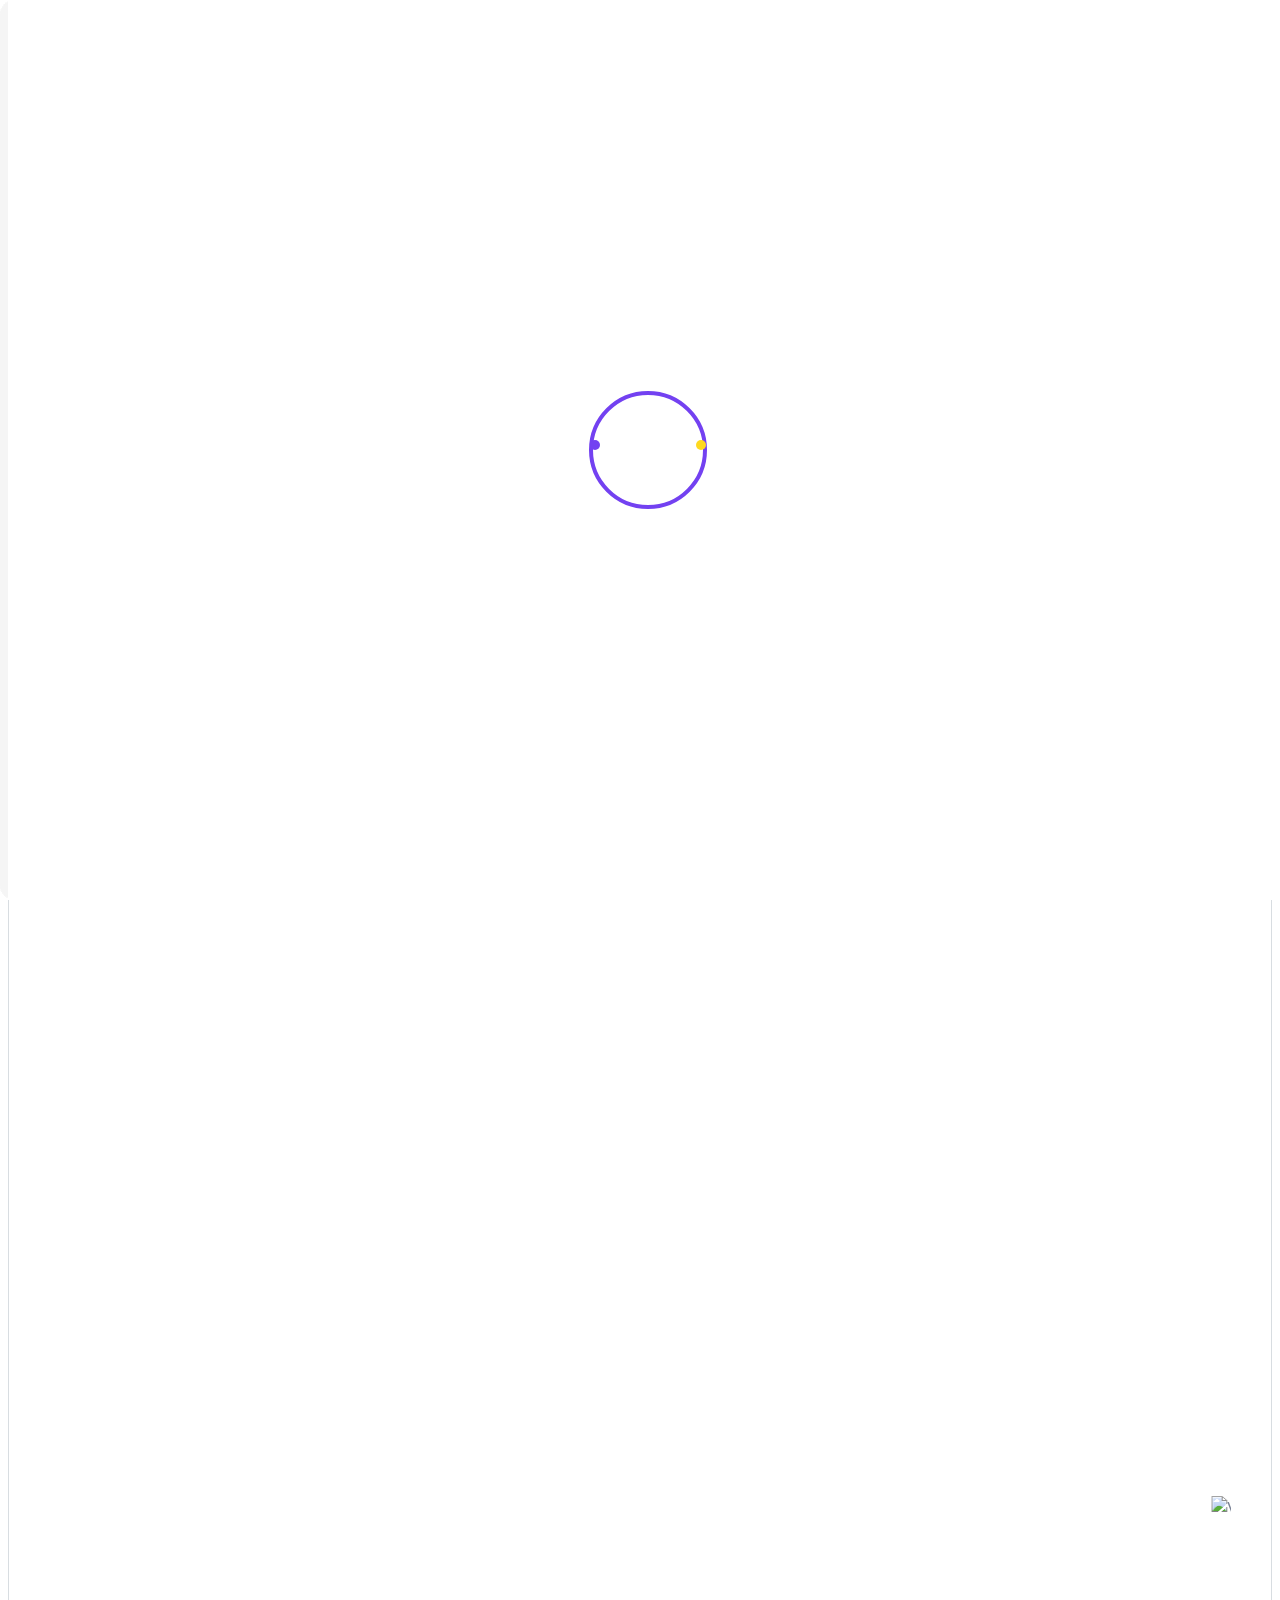
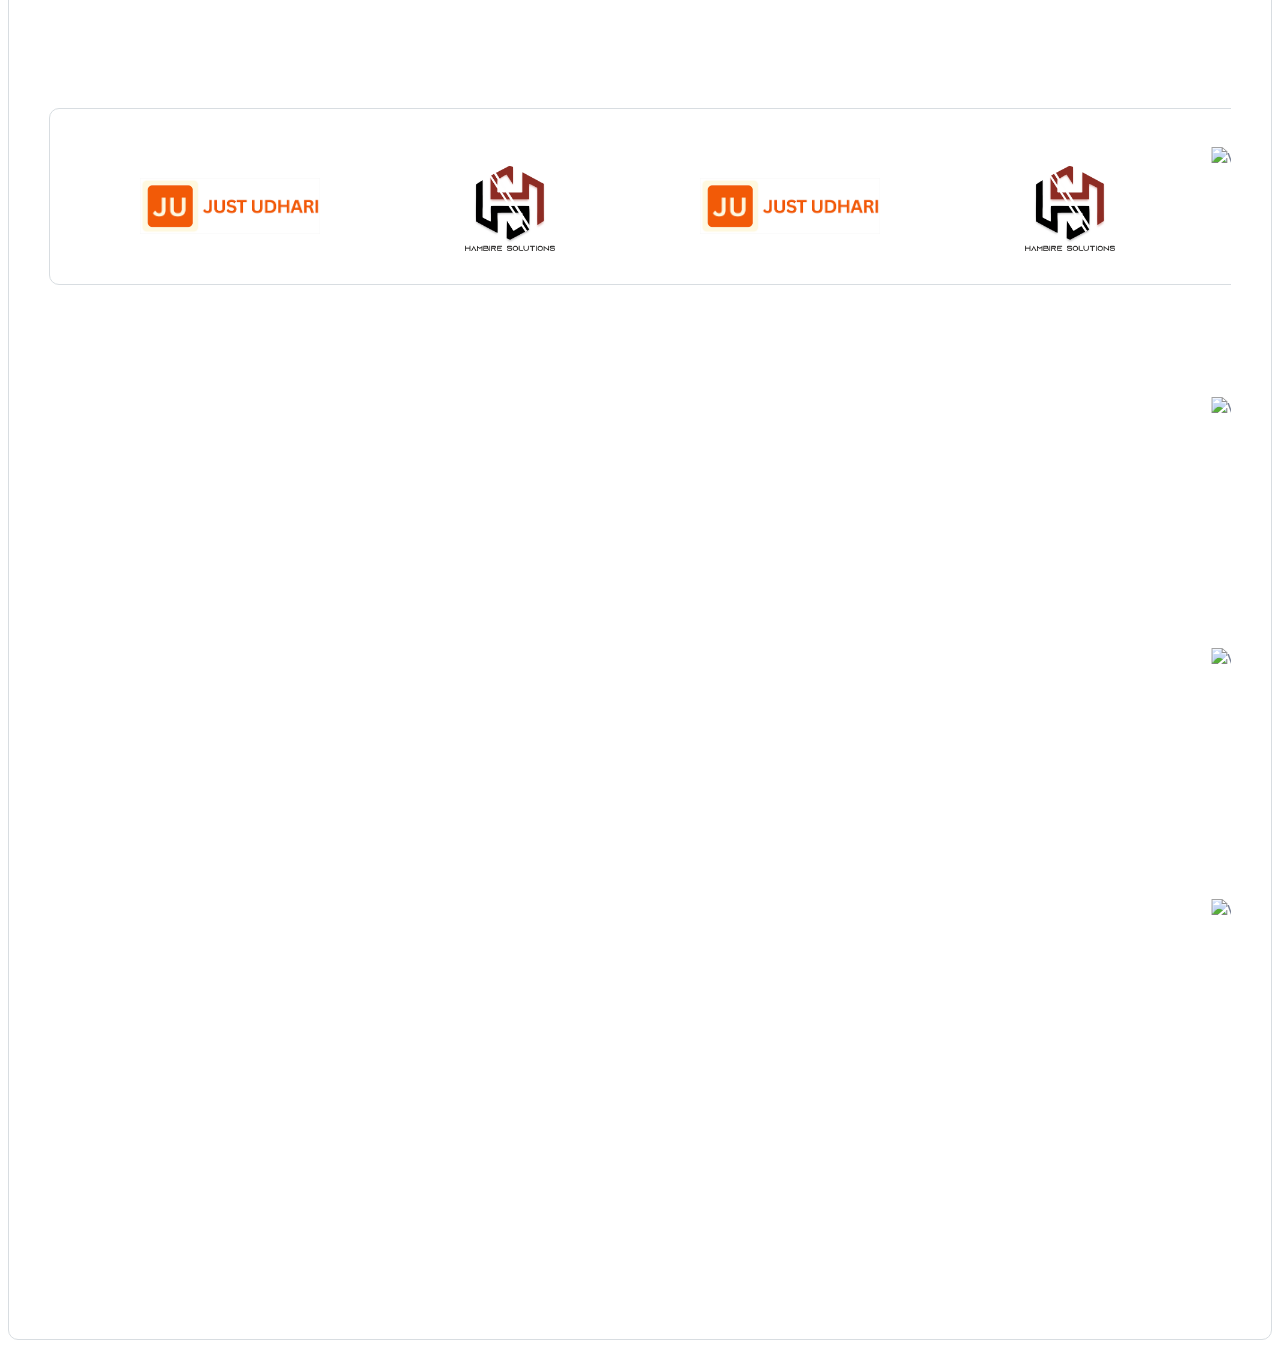
==== landing-page/web/html/Mysarafa/index.html @ fba8c165 "changes" ====
<!DOCTYPE html>
<html class="no-js" lang="en">

<head>

    <!-- Google Tag Manager -->
  <script>(function(w,d,s,l,i){w[l]=w[l]||[];w[l].push({'gtm.start':
  new Date().getTime(),event:'gtm.js'});var f=d.getElementsByTagName(s)[0],
  j=d.createElement(s),dl=l!='dataLayer'?'&l='+l:'';j.async=true;j.src=
  'https://www.googletagmanager.com/gtm.js?id='+i+dl;f.parentNode.insertBefore(j,f);
  })(window,document,'script','dataLayer','GTM-P45D8MQ9');</script>
  <!-- End Google Tag Manager -->


  <!-- Meta Tags -->
  <meta charset="utf-8">
  <meta http-equiv="x-ua-compatible" content="ie=edge">
  <meta name="viewport" content="width=device-width, initial-scale=1">
  <title>Mysarafa | Gold Bazar Traders App</title>
  <meta name="description"
    content="My Sarafa is a community platform for Sarafa owners and jewelers. Connect with merchants, build your network, share updates, and grow your Sarafa business community.">
  <meta name="keywords"
    content="Sarafa,My sarafa,sarafa,Mysarafa,Sarafa community,indore sarafa ,sarafa community app jewelers community, merchants platform, sarafa owners, jewelry business, sarafa market, gold merchants, sarafa app, jewelry marketplace, jeweler community app">
  <link rel="canonical" href="https://mysarafa.com/">
  <meta name="author" content="My Sarafa">

  <meta name="google-site-verification" content="sxYao5GWKFeSmrtjsS7VhMNI3tcSrYG74JvwBWJo3rE" />

  <!-- Open Graph -->
  <meta property="og:type" content="website">
  <meta property="og:site_name" content="Mysarafa">
  <meta property="og:title" content="Mysarafa | Gold Bazar Community & Event Management App">
  <meta property="og:description"
    content="Community management for gold & sarafa bazar: members, communication, events.">
  <meta property="og:url" content="https://mysarafa.com/">
  <meta property="og:image" content="https://mysarafa.com/assets/img/logo.png">

  <!-- Twitter -->
  <meta name="twitter:card" content="summary_large_image">
  <meta name="twitter:title" content="Mysarafa | Gold Bazar Community App">
  <meta name="twitter:description" content="Connect traders & jewellers. Manage members and events.">
  <meta name="twitter:image" content="https://mysarafa.com/assets/img/logo.png">

  <!-- Favicon Icon -->
  <link rel="icon" href="assets/img/logo.png">

  <!-- Site Title -->

  <link rel="stylesheet" href="assets/css/bootstrap.min.css">
  <link rel="stylesheet" href="assets/css/fontawesome.min.css">
  <link rel="stylesheet" href="assets/css/animate.css">
  <link rel="stylesheet" href="assets/css/odometer.css">
  <link rel="stylesheet" href="assets/css/slick.min.css">
  <link rel="stylesheet" href="assets/css/style.css">

<script type="application/ld+json">
  {
    "@context": "https://schema.org",
    "@type": "SoftwareApplication",
    "name": "My Sarafa",
    "applicationCategory": "BusinessApplication",
    "operatingSystem": "Web, iOS, Android",
    "url": "https://mysarafa.com/",
    "image": "https://mysarafa.com/assets/img/logo.png",
    "description": "My Sarafa is a community and event management app for Sarafa merchants and jewelers in Indore and beyond. Connect, network, and grow your jewelry business.",
    "offers": {
      "@type": "Offer",
      "price": "0",
      "priceCurrency": "INR",
      "availability": "https://schema.org/InStock"
    },
    "aggregateRating": {
      "@type": "AggregateRating",
      "ratingValue": "4.9",
      "reviewCount": "150"
    },
    "publisher": {
      "@type": "Organization",
      "name": "My Sarafa",
      "url": "https://mysarafa.com/",
      "logo": {
        "@type": "ImageObject",
        "url": "https://mysarafa.com/assets/img/logo.png"
      }
    }
  }
  </script>

  <!-- Hreflang for English primary -->
  <link rel="alternate" href="https://mysarafa.com/" hreflang="en">

  <!-- Google tag (gtag.js) -->
<script async src="https://www.googletagmanager.com/gtag/js?id=G-7Z0K313DJQ"></script>
<script>
  window.dataLayer = window.dataLayer || [];
  function gtag(){dataLayer.push(arguments);}
  gtag('js', new Date());

  gtag('config', 'G-7Z0K313DJQ');
</script>


</head>

<body>

  <!-- Google Tag Manager (noscript) -->
<noscript><iframe src="https://www.googletagmanager.com/ns.html?id=GTM-P45D8MQ9"
height="0" width="0" style="display:none;visibility:hidden"></iframe></noscript>
<!-- End Google Tag Manager (noscript) -->
 
  <!-- Start Preloader -->
  <div class="cs_preloader cs_white_bg">
    <div class="cs_preloader_in position-relative">
      <span></span>
    </div>
  </div>
  <!-- End Preloader -->
  <!-- Start Header Section -->
  <header class="cs_site_header cs_style_1 cs_sticky_header position-relative">
    <div class="cs_main_header cs_heading_font">
      <div class="container">
        <div class="cs_main_header_in position-relative">
          <div class="cs_header_shape position-absolute">
            <img src="assets/img/header-shape.svg" alt="Header shape" class="header-shape">
          </div>
          <div class="cs_main_header_left position-relative z-1">
            <a class="cs_site_branding" href="index.html" aria-label="Home page link">
              <img src="assets/img/new_logo.png" alt="My Sarafa community app logo" class="logo-img">
            </a>
          </div>
          <div class="cs_main_header_center">
            <div class="cs_nav">
              <ul class="cs_nav_list">
                <li>
                  <a href="index.html" aria-label="Menu link">Home</a>
                  <!-- <ul>
                      <li><a href="index-2.html" aria-label="Menu link">Home Main</a></li>
                      <li><a href="home-v2.html" aria-label="Menu link">Home V2</a></li>
                      <li><a href="home-v3.html" aria-label="Menu link">Home V3</a></li>
                    </ul> -->
                </li>
                <li><a href="about-us.html" aria-label="Menu link">About Us</a></li>
                <li>
                  <a href="services.html" aria-label="Menu link">Services</a>
                  <!-- <ul>
                      <li><a href="services.html" aria-label="Menu link">Services</a></li>
                      <li><a href="service-details.html" aria-label="Menu link">Service Details</a></li>
                    </ul> -->
                </li>
                <li>
                  <a href="" aria-label="Menu link">Pages</a>
                  <!-- <ul>
                      <li><a href="team.html" aria-label="Menu link">Our Team</a></li>
                      <li><a href="team-details.html" aria-label="Menu link">Team Details</a></li>
                      <li><a href="projects.html" aria-label="Menu link">Our Projects</a></li>
                      <li><a href="project-details.html" aria-label="Menu link">Project Details</a></li>
                      <li><a href="pricing.html" aria-label="Menu link">Our Pricing</a></li>
                      <li><a href="integrations.html" aria-label="Menu link">Integrations</a></li>
                      <li><a href="faqs.html" aria-label="Menu link">FAQ & Answer</a></li>
                      <li><a href="error.html" aria-label="Menu link">Error</a></li>
                    </ul> -->
                </li>
                <li>
                  <a href="blog.html" aria-label="Menu link">Blog</a>
                  <!-- <ul>
                      <li><a href="blog.html" aria-label="Menu link">Blog</a></li>
                      <li><a href="blog-standard.html" aria-label="Menu link">Blog Standard</a></li>
                      <li><a href="blog-details.html" aria-label="Menu link">Blog Details</a></li>
                    </ul> -->
                </li>
                <li><a href="contact.html" aria-label="Menu link">Contact Us</a></li>
              </ul>
            </div>
          </div>
          <div class="cs_main_header_right">
            <a href="https://app.mysarafa.com/" aria-label="Get started button"
              class="cs_btn cs_style_1 cs_bg_1 cs_fs_14 cs_bold cs_white_color text-uppercase">
              <span>Get Started</span>
              <span class="cs_btn_icon"><i class="fa-solid fa-arrow-right"></i></span>
            </a>
          </div>
        </div>
      </div>
    </div>
  </header>
  <!-- End Header Section -->
  <!-- Start Hero Section -->
  <!-- <section class="cs_hero cs_style_3 position-relative">
      <div class="cs_hero_content cs_bg_filed cs_radius_50 position-relative z-1" data-src="assets/img/hero-bg-3.svg"> -->
      <section class="cs_page_heading cs_bg_filed text-center cs_gray_bg_2 position-relative" data-src="assets/img/page-heading-bg.svg">
  <div class="container custom-container">
    <div class="row cs_gap_y_40">
      
    
      <div class="col-lg-5 order-lg-2">
        <div class="cs_hero_text position-relative z-1">
          <p class="cs_hero_subtitle cs_heading_color cs_heading_font cs_mb_28">
            <span class="cs_theme_color_4">
              <img src="assets/img/icons/star-1.svg" alt="Star icon">
            </span>
            <span>Supercharge Your Community With Us</span>
            <span class="cs_theme_color_4">
              <img src="assets/img/icons/star-1.svg" alt="Star icon"> 
            </span>
          </p>
          <h1 class="cs_hero_title cs_fs_60 cs_mb_18 wow fadeInDown">
            The Complete Community Platform 
            <span class="cs_has_shape position-relative"></span>
          </h1>
          <p class="cs_hero_desc cs_mb_30">
            Manage your community effortlessly with tools for communication, event organization, and member engagement.
          </p>
          <div class="cs_btns_group">
            <a href="http://app.mysarafa.com/" aria-label="Get started button" class="cs_btn cs_style_1 cs_bg_1 cs_fs_14 cs_bold cs_white_color text-uppercase">
              <span>Start now It's Free</span>
              <span class="cs_btn_icon"><i class="fa-solid fa-arrow-right"></i></span>
            </a>
            <a href="about-us.html" aria-label="About page link" class="cs_btn cs_style_1 cs_outline cs_fs_14 cs_bold cs_heading_color text-uppercase">
              <span>Schedule Demo</span>
              <span class="cs_btn_icon"><i class="fa-solid fa-arrow-right"></i></span>
            </a>
          </div>
          <!-- Add stats -->
          <!-- <div class="cs_hero_stats">
  <section class="cs_page_heading cs_bg_filed text-center cs_gray_bg_2 position-relative overflow-hidden"
    data-src="assets/img/page-heading-bg.svg">
    <div class="container custom-container">
      <div class="row cs_gap_y_40">
        <!-- <div class="col-lg-5 order-lg-2">
        <div class="cs_hero_thumbnail">
          <img src="assets/img/image(4).png" alt="Hero image" class="mockup-img1">
          
        </div>
      </div> -->

      
      
    </div>
  </div>
</section>
    <!-- End Hero Section -->
    <!-- Start Brands Section -->
    <section>
      <!-- <div class="cs_height_144 cs_height_lg_80"></div> -->
      <div class="container wraper-contain">
        <div class="cs_brands_wrapper cs_radius_10 position-relative z-1">
          <h2 class="cs_brand_title cs_fs_18 cs_normal cs_body_color cs_radius_50">
            <img src="assets/img/icons/star-4.svg" alt="Star icon">
            Trusted By of large and small businesses worldwide with Relatix
            <img src="assets/img/icons/star-4.svg" alt="Star icon">
          </h2>
          <div class="cs_horizontal_slider_wrapper">
            <div class="cs_slider_in">
              <!-- <div class="cs_brands_list">
          </div>
        </div>
      </div>
    </div>
  </section>
  <!-- End Hero Section -->
  <!-- Start Brands Section -->
  <section>
    <!-- <div class="cs_height_144 cs_height_lg_80"></div> -->
    <div class="container wraper-contain">
      <div class="cs_brands_wrapper cs_radius_10 position-relative z-1">
        <h2 class="cs_brand_title cs_fs_18 cs_normal cs_body_color cs_radius_50">
          <img src="assets/img/icons/star-4.svg" alt="Star icon">
          Trusted By of large and small businesses worldwide with Relatix
          <img src="assets/img/icons/star-4.svg" alt="Star icon">
        </h2>
        <div class="cs_horizontal_slider_wrapper">
          <div class="cs_slider_in">
            <!-- <div class="cs_brands_list">
                <div class="cs_center">
                  <img src="assets/img/ju_logo.png" alt="Brand logo">
                </div>
                <div class="cs_center">
                  <img src="assets/img/hambire_logo.png" alt="Brand logo">
                </div>
               
              </div> -->
            <div class="cs_brands_list">
              <div class="cs_center">
                <img src="assets/img/ju_logo.png" alt="Brand logo" class="slider-img">
              </div>
              <div class="cs_center">
                <img src="assets/img/hambire_logo.png" alt="Brand logo" class="slider-img">
              </div>
              <div class="cs_center">
                <img src="assets/img/ju_logo.png" alt="Brand logo" class="slider-img">
              </div>
              <div class="cs_center">
                <img src="assets/img/hambire_logo.png" alt="Brand logo" class="slider-img">
              </div>
              <div class="cs_center">
                <img src="assets/img/ju_logo.png" alt="Brand logo" class="slider-img">
              </div>
              <div class="cs_center">
                <img src="assets/img/hambire_logo.png" alt="Brand logo" class="slider-img">
              </div>
              <div class="cs_center">
                <img src="assets/img/hambire_logo.png" alt="Brand logo" class="slider-img">
              </div>
              <div class="cs_center">
                <img src="assets/img/ju_logo.png" alt="Brand logo" class="slider-img">
              </div>
              <div class="cs_center">
                <img src="assets/img/hambire_logo.png" alt="Brand logo" class="slider-img">
              </div>
            </div>
          </div>
        </div>
      </div>
    </div>
  </section>
  <!-- End Brands Section -->
  <!-- Start Service Section -->
  <section class="position-relative">
    <div class="cs_height_120 cs_height_lg_80"></div>
    <div class="container">
      <div class="cs_section_heading cs_style_1 cs_center_column cs_mb_47 text-center position-relative z-1">
        <div class="cs_section_subtitle cs_fs_18 cs_heading_color cs_mb_22">
          <img src="assets/img/icons/star-1.svg" alt="Star icon">
          <span>Our Services</span>
          <img src="assets/img/icons/star-1.svg" alt="Star icon">
        </div>
        <h2 class="cs_section_title cs_fs_48 cs_semibold wow fadeInUp">Examining Essential Services</h2>
        <p class="mb-0">Easily manage group activities, send announcements, and foster stronger connections<br>
          with our all-in-one community management platform.
        </p>
      </div>
      <div class="row cs_row_gap_30 cs_gap_y_30 position-relative z-2">
        <!-- <div class="col-xl-4 col-md-6">
            <div class="cs_iconbox cs_style_4 cs_radius_15 position-relative overflow-hidden">
              <div class="cs_iconbox_content cs_radius_15 position-relative">
                <div class="cs_iconbox_header cs_mb_17">
                  <span class="cs_iconbox_icon cs_heading_color">
                    <svg width="60" height="60" viewBox="0 0 60 60" fill="none" xmlns="http://www.w3.org/2000/svg">
                      <path d="M30.0001 20.0022C24.4867 20.0022 20.0001 24.4894 20.0001 30.0033C20.0001 35.5173 24.4867 40.0044 30.0001 40.0044C35.5134 40.0044 40.0001 35.5173 40.0001 30.0033C40.0001 24.4894 35.5134 20.0022 30.0001 20.0022ZM30.0001 38.671C25.2201 38.671 21.3334 34.7839 21.3334 30.0033C21.3334 25.2228 25.2201 21.3357 30.0001 21.3357C34.7801 21.3357 38.6667 25.2228 38.6667 30.0033C38.6667 34.7839 34.7801 38.671 30.0001 38.671Z" fill="currentColor"/>
                      <path d="M51.9667 50.4256C57.1467 44.8583 60 37.6309 60 30.0033C60 23.4493 57.9267 17.2219 54 12.0013V6.53406C54 6.2807 53.8533 6.04734 53.6267 5.93399C53.4 5.82065 53.1267 5.84732 52.9267 6.00067L50.3467 7.96755C44.7867 2.82698 37.5933 0 30 0C23.4467 0 17.22 2.07356 12 6.00067H6.66667C6.41333 6.00067 6.18 6.14068 6.06667 6.36737C5.95333 6.59407 5.98 6.86743 6.13333 7.06745L8.03333 9.5744C2.85333 15.1417 0 22.3692 0 29.9967C0 36.5507 2.07333 42.7781 6 47.9987V53.3326C6 53.586 6.14 53.8193 6.36667 53.9327C6.46 53.9793 6.56 53.9993 6.66667 53.9993C6.80667 53.9993 6.95333 53.9527 7.06667 53.866L9.57333 51.9658C15.14 57.1464 22.3667 60 29.9933 60C36.5467 60 42.7733 57.9264 47.9933 53.9993H53.3267C53.58 53.9993 53.8133 53.8593 53.9267 53.6326C54.04 53.4059 54.0133 53.1326 53.86 52.9326L51.96 50.4256H51.9667ZM30 1.33348C37.3333 1.33348 44.2867 4.09379 49.62 9.10768C49.78 9.66107 50.68 9.70775 50.92 9.20769L52.6667 7.88088V20.0022H40.5333L42.1733 17.3686C42.1733 17.3686 42.2133 17.3486 42.2267 17.3286C42.4733 17.0552 42.4467 16.6352 42.1733 16.3885C38.82 13.3882 34.4933 11.7346 29.9933 11.7346C26.9533 11.7346 23.98 12.4881 21.3267 13.9215V6.66741C21.3267 6.3007 21.0267 6.00067 20.66 6.00067H14.32C18.98 2.94699 24.36 1.33348 29.9933 1.33348H30ZM42.96 40.8779L39.6867 38.8243C39.48 38.6976 39.22 38.691 39.0067 38.8043C38.7933 38.9243 38.66 39.1444 38.66 39.391V44.5449C36.0467 46.1051 33.06 46.9386 29.9933 46.9386C26 46.9386 22.1667 45.5251 19.12 42.9648L21.1733 39.6911C21.3 39.4844 21.3067 39.2244 21.1933 39.011C21.0733 38.7976 20.8533 38.6643 20.6133 38.6643H15.46C13.9 36.0507 13.0667 33.0637 13.0667 29.9967C13.0667 26.0029 14.48 22.1691 17.04 19.1221L20.3133 21.1757C20.42 21.2424 20.5467 21.2757 20.6667 21.2757C20.78 21.2757 20.8867 21.249 20.9867 21.1957C21.2 21.0757 21.3333 20.8556 21.3333 20.609V15.4551C23.9467 13.8949 26.9333 13.0615 30 13.0615C33.9733 13.0615 37.7933 14.4616 40.8333 17.0019L38.7733 20.3089C38.6467 20.5156 38.64 20.7756 38.7533 20.9823C38.8733 21.1957 39.0933 21.3224 39.3333 21.3224H44.54C46.1 23.936 46.9333 26.923 46.9333 29.99C46.9333 33.9838 45.52 37.8175 42.96 40.8645V40.8779ZM1.33333 30.0033C1.33333 22.6759 4.08667 15.7351 9.09333 10.4012C9.2 10.3878 9.30667 10.3545 9.40667 10.2811C9.7 10.0611 9.76 9.64107 9.53333 9.34771L8.00667 7.33415H20V19.4088L17.3133 17.722C17.0133 17.5686 16.6333 17.542 16.3867 17.822C13.3867 21.1757 11.7333 25.4962 11.7333 30.0033C11.7333 33.0437 12.4867 36.0173 13.92 38.671H6.66667C6.3 38.671 6 38.971 6 39.3377V45.6784C2.94667 41.0179 1.33333 35.6373 1.33333 30.0033ZM30 58.6732C22.6733 58.6732 15.7333 55.9196 10.4 50.9123C10.3867 50.8056 10.3533 50.699 10.28 50.599C10.06 50.3056 9.64 50.2456 9.34667 50.4723L7.33333 51.9991V40.0044C7.33333 40.0044 15.0267 40.0578 15.1133 40.0578C15.2 40.0578 19.4133 40.0044 19.4133 40.0044L17.7267 42.6914C17.5733 42.9914 17.5467 43.3715 17.8267 43.6182C21.18 46.6185 25.5 48.272 30.0067 48.272C33.0467 48.272 36.02 47.5186 38.6733 46.0851V53.3393C38.6733 53.706 38.9733 54.006 39.34 54.006H45.68C41.02 57.0597 35.64 58.6732 30.0067 58.6732H30ZM40 52.6725V40.5978L42.6867 42.2847C42.9867 42.438 43.3667 42.4714 43.6133 42.1847C46.6133 38.831 48.2667 34.5105 48.2667 30.0033C48.2667 26.963 47.5133 23.9893 46.08 21.3357H53.3333C53.7 21.3357 54 21.0357 54 20.669V14.3283C57.0533 18.9888 58.6667 24.3694 58.6667 30.0033C58.6667 37.3308 55.9133 44.2716 50.9067 49.6055C50.8 49.6189 50.6867 49.6522 50.5933 49.7255C50.3 49.9456 50.24 50.3656 50.4667 50.659L51.9933 52.6725H40Z" fill="currentColor"/>
                      <path d="M29.8198 29.5566C28.3198 29.5566 27.9998 28.8565 27.9998 28.2631C27.9998 28.1965 28.0198 26.5963 29.8198 26.5963C31.4798 26.5963 31.6998 27.7031 31.7265 27.9298C31.7665 28.2898 32.0932 28.5565 32.4532 28.5232C32.8198 28.4898 33.0865 28.1631 33.0532 27.7964C32.9798 27.0363 32.3798 25.6895 30.6665 25.3428V24.6694C30.6665 24.3027 30.3665 24.0027 29.9998 24.0027C29.6332 24.0027 29.3332 24.3027 29.3332 24.6694V25.2895C27.3865 25.5228 26.6665 27.143 26.6665 28.2565C26.6665 29.5233 27.4932 30.8834 29.8198 30.8834C30.4732 30.8834 31.9998 30.9901 31.9998 32.0102C31.9998 32.5969 31.3065 33.4037 29.9998 33.4037C29.0332 33.4037 27.9998 33.1237 27.9998 32.3436C27.9998 31.9769 27.6998 31.6768 27.3332 31.6768C26.9665 31.6768 26.6665 31.9769 26.6665 32.3436C26.6665 33.337 27.3865 34.4772 29.3332 34.6905V35.3239C29.3332 35.6906 29.6332 35.9907 29.9998 35.9907C30.3665 35.9907 30.6665 35.6906 30.6665 35.3239V34.6772C32.3265 34.4105 33.3332 33.1703 33.3332 32.0035C33.3332 31.4235 33.0798 29.5433 29.8198 29.5433V29.5566Z" fill="currentColor"/>
                    </svg>
                  </span>
                  <h3 class="cs_iconbox_title cs_fs_24 cs_semibold mb-0"><a href="service-details.html" aria-label="Service details page link">Sales Automation</a></h3>
                </div>
                <div class="cs_iconbox_info">
                  <p class="cs_mb_25">CRM management is comprehensive contact management, allowing businesses to centralize and organize customer information</p>
                  <a href="service-details.html" aria-label="Service details page link" class="cs_btn cs_style_1 cs_fs_14 cs_bold cs_heading_color text-uppercase">
                  <span>READ MORE</span>
                  <span class="cs_btn_icon"><i class="fa-solid fa-arrow-right"></i></span>
                  </a>
                </div>
              </div>
              <div class="cs_service_shape position-absolute">
                <img src="assets/img/service-shape-2.svg" alt="Vector shape">
              </div>
            </div>
          </div> -->
        <div class="col-xl-4 col-md-6">
          <div class="cs_iconbox cs_style_4 cs_radius_15 position-relative overflow-hidden">
            <div class="cs_iconbox_content cs_radius_15 position-relative">
              <div class="cs_iconbox_header cs_mb_17">
                <span class="cs_iconbox_icon cs_heading_color">
                  <svg width="60" height="60" viewBox="0 0 60 60" fill="none" xmlns="http://www.w3.org/2000/svg">
                    <path
                      d="M30 17.614C27.5503 17.6141 25.1557 18.3407 23.1189 19.7017C21.0821 21.0628 19.4947 22.9973 18.5573 25.2606C17.6199 27.5238 17.3748 30.0142 17.8528 32.4168C18.3308 34.8194 19.5105 37.0263 21.2427 38.7585C22.975 40.4906 25.1819 41.6702 27.5846 42.1481C29.9872 42.6259 32.4776 42.3806 34.7408 41.4431C37.004 40.5056 38.9384 38.9181 40.2993 36.8812C41.6603 34.8444 42.3867 32.4497 42.3867 30C42.383 26.716 41.0767 23.5677 38.7546 21.2456C36.4324 18.9236 33.2839 17.6175 30 17.614ZM36.0276 21.394C35.6852 21.6338 35.3288 21.8529 34.9603 22.0502C34.688 21.4289 34.3597 20.8336 33.9796 20.2717C34.7019 20.5685 35.3888 20.9449 36.0276 21.394ZM30 19.6193C31.1383 19.6193 32.3437 20.7912 33.235 22.7845C31.1322 23.4657 28.868 23.4657 26.7653 22.7845C27.6562 20.7907 28.8617 19.6193 30 19.6193ZM30 25.1702C31.3157 25.1697 32.6229 24.9594 33.8725 24.5475C34.2846 26.0193 34.5198 27.535 34.5732 29.0625H25.4269C25.4802 27.5349 25.7155 26.0191 26.1276 24.5471C27.3772 24.9592 28.6843 25.1695 30 25.1702ZM34.5732 30.9375C34.5228 32.3301 34.3239 33.7134 33.9798 35.0638C31.3993 34.1858 28.6008 34.1858 26.0203 35.0638C25.6762 33.7134 25.4772 32.3301 25.4269 30.9375H34.5732ZM26.0205 20.272C25.6404 20.8337 25.3121 21.4289 25.0399 22.0501C24.6712 21.8529 24.3147 21.6337 23.9722 21.3939C24.6111 20.9449 25.2982 20.5686 26.0205 20.272ZM22.5027 22.6406C23.0937 23.0901 23.724 23.4853 24.3859 23.8216C23.8865 25.5262 23.6053 27.2872 23.5489 29.0625H19.5313C19.7473 26.6421 20.7976 24.372 22.5027 22.6406ZM19.5313 30.9375H23.5489C23.6032 32.5837 23.8481 34.2181 24.2788 35.8079C23.5683 36.1769 22.8953 36.6141 22.2694 37.1133C20.6996 35.4136 19.7368 33.242 19.5313 30.9375ZM23.6811 38.3941C24.0662 38.104 24.4709 37.8408 24.8923 37.6064C25.1934 38.3508 25.5716 39.0617 26.0205 39.7275C25.1868 39.3851 24.4006 38.937 23.6811 38.3941ZM30 40.3807C28.793 40.3807 27.5096 39.0633 26.6069 36.8446C28.8065 36.0922 31.1936 36.0922 33.3932 36.8446C32.4905 39.0633 31.207 40.3807 30 40.3807ZM33.9796 39.728C34.4285 39.0622 34.8066 38.3513 35.1077 37.6069C35.529 37.8413 35.9337 38.1045 36.3189 38.3946C35.5995 38.9375 34.8133 39.3857 33.9796 39.728ZM37.7307 37.1138C37.1048 36.6144 36.4318 36.1771 35.7212 35.8079C36.1519 34.2181 36.3968 32.5837 36.451 30.9375H40.4688C40.2633 33.242 39.3005 35.4141 37.7307 37.1138ZM36.451 29.0625C36.3948 27.2873 36.1136 25.5265 35.6141 23.8221C36.276 23.4857 36.9062 23.0903 37.4971 22.6406C39.2022 24.372 40.2527 26.6421 40.4688 29.0625H36.451ZM2.18543 16.4666H3.53308V18.9339C3.53309 19.0984 3.57641 19.2601 3.65869 19.4026C3.74098 19.5451 3.85933 19.6635 4.00185 19.7457C4.14436 19.828 4.30603 19.8713 4.47059 19.8713C4.63515 19.8713 4.79682 19.828 4.93933 19.7457L10.6189 16.4666H18.4399C19.0193 16.4658 19.5747 16.2353 19.9843 15.8256C20.3939 15.4159 20.6243 14.8604 20.625 14.2811V2.93918C20.6243 2.35977 20.3939 1.80427 19.9842 1.39457C19.5745 0.984861 19.019 0.754401 18.4396 0.75375H2.18543C1.60602 0.754401 1.05052 0.984861 0.640817 1.39457C0.23111 1.80427 0.000651356 2.35977 0 2.93918V14.2811C0.000651298 14.8605 0.231107 15.416 0.64081 15.8257C1.05051 16.2354 1.60601 16.4659 2.18543 16.4666ZM1.875 2.93918C1.87606 2.85718 1.90911 2.77884 1.9671 2.72085C2.02509 2.66286 2.10343 2.62981 2.18543 2.62875H18.4393C18.5214 2.62975 18.5998 2.66277 18.6578 2.72077C18.7159 2.77876 18.7489 2.85714 18.75 2.93918V14.2811C18.7489 14.3631 18.7159 14.4414 18.6579 14.4994C18.5999 14.5574 18.5216 14.5905 18.4396 14.5916H10.3675C10.2029 14.5916 10.0412 14.6349 9.89871 14.7172L5.40773 17.3101V15.5289C5.40773 15.2802 5.30896 15.0418 5.13315 14.866C4.95733 14.6901 4.71887 14.5914 4.47023 14.5914H2.18508C2.10317 14.5902 2.02495 14.5571 1.96704 14.4992C1.90914 14.4412 1.87612 14.363 1.875 14.2811V2.93918ZM4.51793 8.61023C4.51793 8.36159 4.6167 8.12314 4.79252 7.94732C4.96833 7.77151 5.20679 7.67273 5.45543 7.67273C5.64085 7.67273 5.8221 7.72772 5.97627 7.83073C6.13045 7.93375 6.25061 8.08016 6.32156 8.25147C6.39252 8.42277 6.41109 8.61127 6.37491 8.79313C6.33874 8.97499 6.24945 9.14204 6.11834 9.27315C5.98723 9.40426 5.82018 9.49355 5.63833 9.52972C5.45647 9.56589 5.26797 9.54733 5.09666 9.47637C4.92536 9.40541 4.77894 9.28525 4.67593 9.13108C4.57291 8.97691 4.51793 8.79565 4.51793 8.61023ZM9.375 8.61023C9.375 8.36159 9.47377 8.12314 9.64958 7.94732C9.8254 7.77151 10.0639 7.67273 10.3125 7.67273C10.4979 7.67273 10.6792 7.72772 10.8333 7.83073C10.9875 7.93375 11.1077 8.08016 11.1786 8.25147C11.2496 8.42277 11.2682 8.61127 11.232 8.79313C11.1958 8.97499 11.1065 9.14204 10.9754 9.27315C10.8443 9.40426 10.6773 9.49355 10.4954 9.52972C10.3135 9.56589 10.125 9.54733 9.95373 9.47637C9.78242 9.40541 9.63601 9.28525 9.53299 9.13108C9.42998 8.97691 9.375 8.79565 9.375 8.61023ZM14.2322 8.61023C14.2322 8.36159 14.331 8.12314 14.5068 7.94732C14.6826 7.77151 14.921 7.67273 15.1697 7.67273C15.3551 7.67273 15.5364 7.72772 15.6905 7.83073C15.8447 7.93375 15.9649 8.08016 16.0358 8.25147C16.1068 8.42277 16.1253 8.61127 16.0892 8.79313C16.053 8.97499 15.9637 9.14204 15.8326 9.27315C15.7015 9.40426 15.5344 9.49355 15.3526 9.52972C15.1707 9.56589 14.9822 9.54733 14.8109 9.47637C14.6396 9.40541 14.4932 9.28525 14.3902 9.13108C14.2872 8.97691 14.2322 8.79565 14.2322 8.61023ZM39.375 44.2601V55.1149C39.3757 55.7141 39.6141 56.2886 40.0378 56.7123C40.4615 57.136 41.036 57.3743 41.6352 57.375H57.7398C58.339 57.3743 58.9134 57.136 59.3372 56.7123C59.7609 56.2886 59.9992 55.7141 60 55.1149V44.2601C59.9992 43.6609 59.7609 43.0864 59.3372 42.6627C58.9134 42.2391 58.339 42.0007 57.7398 42H41.6352C41.036 42.0007 40.4615 42.2391 40.0378 42.6627C39.6141 43.0864 39.3757 43.6609 39.375 44.2601ZM41.25 53.76V45.1916L45.5342 49.4757L41.25 53.76ZM42.1616 55.5002L46.8601 50.8017L48.248 52.1896C48.638 52.5785 49.1663 52.797 49.7171 52.797C50.268 52.797 50.7963 52.5785 51.1863 52.1896L52.5445 50.8313L57.2134 55.5L42.1616 55.5002ZM58.125 45.2509V53.76L53.8704 49.5054L58.125 45.2509ZM56.8493 43.875L49.8606 50.8638C49.8222 50.9012 49.7708 50.9222 49.7172 50.9222C49.6636 50.9222 49.6122 50.9012 49.5738 50.8638L42.585 43.875H56.8493ZM49.6875 0C46.9524 0 44.3294 1.08649 42.3954 3.02046C40.4615 4.95443 39.375 7.57746 39.375 10.3125C39.375 13.0475 40.4615 15.6706 42.3954 17.6045C44.3294 19.5385 46.9524 20.625 49.6875 20.625C49.9361 20.625 50.1746 20.5262 50.3504 20.3504C50.5262 20.1746 50.625 19.9361 50.625 19.6875C50.625 19.4389 50.5262 19.2004 50.3504 19.0246C50.1746 18.8488 49.9361 18.75 49.6875 18.75C47.8131 18.7493 45.9923 18.1242 44.5126 16.9735C43.033 15.8227 41.9789 14.2119 41.5167 12.3953C41.0545 10.5788 41.2106 8.66004 41.9604 6.94208C42.7101 5.22412 44.0108 3.80486 45.6569 2.90842C47.3031 2.01198 49.201 1.68944 51.0509 1.99174C52.9008 2.29403 54.5972 3.20394 55.8724 4.57777C57.1476 5.9516 57.9288 7.71107 58.0927 9.57832C58.2565 11.4456 57.7937 13.3142 56.7773 14.8891C56.6541 15.0795 56.4726 15.225 56.2599 15.3037C56.0472 15.3824 55.8147 15.3903 55.5972 15.326C55.3797 15.2618 55.1887 15.1289 55.053 14.9473C54.9172 14.7656 54.8438 14.5449 54.8437 14.3181V10.3193C54.8437 10.3171 54.8437 10.3148 54.8437 10.3125C54.8437 10.3102 54.8437 10.3079 54.8437 10.3057V10.2237C54.8437 10.1959 54.842 10.1685 54.8395 10.1416C54.8016 8.97684 54.3705 7.85917 53.6163 6.97067C52.8622 6.08217 51.8294 5.47517 50.6862 5.24854C49.543 5.02192 48.3568 5.189 47.3207 5.7226C46.2846 6.25619 45.4597 7.12485 44.9803 8.18711C44.501 9.24936 44.3953 10.4426 44.6807 11.5726C44.966 12.7025 45.6255 13.7026 46.5518 14.4099C47.4781 15.1172 48.6165 15.49 49.7817 15.4677C50.9469 15.4454 52.0702 15.0293 52.9687 14.287V14.3181C52.9688 14.9495 53.173 15.564 53.5511 16.0698C53.9291 16.5756 54.4606 16.9455 55.0662 17.1243C55.6718 17.3032 56.319 17.2813 56.9111 17.062C57.5033 16.8427 58.0086 16.4378 58.3516 15.9076C59.3569 14.3501 59.9239 12.5505 59.9929 10.698C60.0619 8.84556 59.6304 7.00874 58.7437 5.38078C57.857 3.75283 56.548 2.39394 54.9543 1.44705C53.3607 0.500161 51.5412 0.000281914 49.6875 0ZM52.9687 10.3193C52.9669 11.1889 52.62 12.0223 52.0041 12.6363C51.3882 13.2503 50.5537 13.5946 49.6841 13.5937C48.8144 13.5928 47.9807 13.2467 47.3661 12.6315C46.7515 12.0162 46.4062 11.1822 46.4062 10.3125C46.4062 9.44285 46.7515 8.60876 47.3661 7.99351C47.9807 7.37825 48.8144 7.03215 49.6841 7.03125C50.5537 7.03035 51.3882 7.37472 52.0041 7.9887C52.62 8.60269 52.9669 9.43605 52.9687 10.3057V10.3193ZM8.54718 43.9279L6.82558 40.511C6.63099 40.1242 6.31956 39.8084 5.93544 39.6084C5.55133 39.4084 5.11402 39.3344 4.68551 39.3969L3.13605 39.6211C2.83353 39.6634 2.54453 39.7738 2.29078 39.9438C1.64183 40.3762 1.10209 40.9533 0.714038 41.6297C0.325986 42.3061 0.100215 43.0634 0.0544922 43.8418C-0.0491968 44.855 -0.00108875 45.878 0.197226 46.877C0.399732 47.8992 0.721095 48.8943 1.15477 49.8418C3.0191 53.7971 6.20202 56.98 10.1572 58.8444C11.1048 59.2782 12.0998 59.5996 13.1221 59.8021C13.7859 59.9318 14.4605 59.998 15.1369 60C15.4778 60.0002 15.8184 59.9821 16.1573 59.9457C16.9359 59.8999 17.6932 59.674 18.3697 59.2859C19.0462 58.8978 19.6234 58.3581 20.0559 57.7091C20.2257 57.4555 20.3359 57.1668 20.3783 56.8645L20.6031 55.3145C20.6655 54.886 20.5915 54.4487 20.3916 54.0646C20.1916 53.6805 19.8758 53.3691 19.489 53.1745L16.0721 51.4528C15.6454 51.2389 15.1578 51.1792 14.692 51.2836C14.2262 51.388 13.8108 51.6503 13.5162 52.0259L12.581 53.2233C10.167 52.2496 7.75054 49.8333 6.77683 47.4192L7.97437 46.4839C8.34996 46.1893 8.61216 45.7739 8.71655 45.308C8.82094 44.8422 8.76111 44.3546 8.54718 43.9279ZM6.82019 45.006L5.39215 46.1211C5.1468 46.3124 4.96814 46.5763 4.88165 46.8751C4.79515 47.1739 4.80525 47.4924 4.91051 47.7852C6.02824 50.8995 9.09972 53.9709 12.2137 55.0886C12.5066 55.194 12.8253 55.2042 13.1243 55.1178C13.4233 55.0313 13.6873 54.8525 13.8786 54.607L14.9939 53.179C15.0204 53.1439 15.0585 53.1193 15.1014 53.1097C15.1444 53.1001 15.1893 53.106 15.2283 53.1265L18.6451 54.848C18.6816 54.8647 18.7114 54.8931 18.7299 54.9287C18.7485 54.9643 18.7546 55.005 18.7474 55.0445L18.5226 56.5945C18.5196 56.6225 18.5094 56.6491 18.4931 56.672C18.2213 57.0797 17.8583 57.4186 17.4329 57.6618C17.0075 57.9051 16.5313 58.0459 16.042 58.0733C16.0172 58.0746 15.9916 58.0768 15.96 58.0801C15.1309 58.1645 14.2938 58.1243 13.4766 57.9609C12.5983 57.7862 11.7434 57.5093 10.9295 57.1359C7.39005 55.4595 4.54009 52.6095 2.86371 49.07C2.49044 48.2562 2.21367 47.4016 2.03906 46.5234C1.8757 45.7065 1.83541 44.8697 1.91953 44.0408C1.92234 44.0149 1.92469 43.9884 1.92644 43.9588C1.95371 43.4694 2.09455 42.993 2.33782 42.5675C2.58109 42.142 2.9201 41.7789 3.32801 41.5071C3.35086 41.4908 3.37755 41.4807 3.40547 41.4777L4.95527 41.2529C4.96582 41.2514 4.97648 41.2506 4.98715 41.2506C5.02178 41.2502 5.05579 41.2599 5.08502 41.2784C5.11426 41.297 5.13746 41.3237 5.1518 41.3552L6.87328 44.7718C6.89367 44.8108 6.89954 44.8558 6.88983 44.8988C6.88013 44.9417 6.85537 44.9795 6.82019 45.006ZM9.05929 39.8503V20.1777C9.05929 19.9291 9.15807 19.6906 9.33388 19.5148C9.5097 19.339 9.74815 19.2402 9.99679 19.2402C10.2454 19.2402 10.4839 19.339 10.6597 19.5148C10.8355 19.6906 10.9343 19.9291 10.9343 20.1777V39.8505C10.9343 40.0992 10.8355 40.3376 10.6597 40.5135C10.4839 40.6893 10.2454 40.788 9.99679 40.788C9.74815 40.788 9.5097 40.6893 9.33388 40.5135C9.15807 40.3376 9.05929 40.099 9.05929 39.8503ZM20.1082 50.9414C19.8596 50.9414 19.6211 50.8426 19.4453 50.6668C19.2695 50.491 19.1707 50.2525 19.1707 50.0039C19.1707 49.7553 19.2695 49.5168 19.4453 49.341C19.6211 49.1652 19.8596 49.0664 20.1082 49.0664H36.0937C36.3424 49.0664 36.5808 49.1652 36.7567 49.341C36.9325 49.5168 37.0312 49.7553 37.0312 50.0039C37.0312 50.2525 36.9325 50.491 36.7567 50.6668C36.5808 50.8426 36.3424 50.9414 36.0937 50.9414H20.1082ZM50.0039 40.6854C49.7552 40.6854 49.5168 40.5866 49.341 40.4108C49.1652 40.235 49.0664 39.9965 49.0664 39.7479V23.9062C49.0664 23.6576 49.1652 23.4192 49.341 23.2433C49.5168 23.0675 49.7552 22.9688 50.0039 22.9688C50.2525 22.9688 50.491 23.0675 50.6668 23.2433C50.8426 23.4192 50.9414 23.6576 50.9414 23.9062V39.7479C50.9414 39.9965 50.8426 40.235 50.6668 40.4108C50.491 40.5866 50.2525 40.6854 50.0039 40.6854ZM23.9062 10.9343C23.6576 10.9343 23.4191 10.8355 23.2433 10.6597C23.0675 10.4839 22.9687 10.2454 22.9687 9.9968C22.9687 9.74816 23.0675 9.5097 23.2433 9.33388C23.4191 9.15807 23.6576 9.0593 23.9062 9.0593H36.0974C36.346 9.0593 36.5845 9.15807 36.7603 9.33388C36.9361 9.5097 37.0349 9.74816 37.0349 9.9968C37.0349 10.2454 36.9361 10.4839 36.7603 10.6597C36.5845 10.8355 36.346 10.9343 36.0974 10.9343H23.9062Z"
                      fill="currentColor" />
                  </svg>
                </span>
                <h3 class="cs_iconbox_title cs_fs_24 cs_semibold mb-0"><a href="service-details.html"
                    aria-label="Service details page link">Discussion</a></h3>
              </div>
              <div class="cs_iconbox_info">
                <p class="cs_mb_25">Our Discussion feature makes it easy to connect, share, and learn together. Start
                  new threads, reply to others, and engage in meaningful conversations across topics that matter to you.
                  With reactions, mentions, and real-time notifications, you’ll never miss an update.</p>
                <a href="service-details.html" aria-label="Service details page link"
                  class="cs_btn cs_style_1 cs_fs_14 cs_bold cs_heading_color text-uppercase">
                  <span>READ MORE</span>
                  <span class="cs_btn_icon"><i class="fa-solid fa-arrow-right"></i></span>
                </a>
              </div>
            </div>
            <div class="cs_service_shape position-absolute">
              <img src="assets/img/service-shape-2.svg" alt="Vector shape">
            </div>
          </div>
        </div>
        <div class="col-xl-4 col-md-6">
          <div class="cs_iconbox cs_style_4 cs_radius_15 position-relative overflow-hidden">
            <div class="cs_iconbox_content cs_radius_15 position-relative">
              <div class="cs_iconbox_header cs_mb_17">
                <span class="cs_iconbox_icon cs_heading_color">
                  <svg width="60" height="60" viewBox="0 0 60 60" fill="none" xmlns="http://www.w3.org/2000/svg">
                    <path
                      d="M60.0005 30.0004C60.0004 35.9338 58.2408 41.7339 54.9444 46.6673C51.6479 51.6007 46.9625 55.4458 41.4808 57.7164C35.999 59.987 29.9671 60.5811 24.1477 59.4236C18.3283 58.2661 12.9828 55.4089 8.7872 51.2134C3.83092 46.2565 0.76649 39.7208 0.125688 32.7405C-0.515113 25.7602 1.30816 18.7758 5.27911 12.9994C5.35002 12.892 5.44166 12.7998 5.54865 12.7282C5.65565 12.6566 5.77585 12.6071 5.90222 12.5825C6.02859 12.558 6.15859 12.5589 6.28461 12.5852C6.41062 12.6115 6.53012 12.6627 6.63611 12.7358C6.74209 12.8088 6.83243 12.9023 6.90184 13.0107C6.97125 13.1192 7.01833 13.2403 7.04032 13.3672C7.06231 13.494 7.05877 13.624 7.02992 13.7494C7.00106 13.8749 6.94746 13.9933 6.87226 14.0978C2.90683 19.8656 1.23963 26.9069 2.19773 33.8404C3.15582 40.7739 6.67007 47.0992 12.051 51.5754C17.432 56.0516 24.2914 58.3557 31.2834 58.0356C38.2755 57.7155 44.8957 54.7944 49.8452 49.8453C54.7721 44.9168 57.6894 38.3317 58.0293 31.3713C58.3693 24.4108 56.1076 17.5727 51.6843 12.1877C47.2611 6.80258 40.9927 3.25563 34.0988 2.23695C27.2048 1.21826 20.1785 2.80071 14.3868 6.67639L15.9183 8.49817L9.26745 9.67762L11.5707 3.32797L13.1348 5.18847C17.6447 2.12331 22.9047 0.34524 28.3494 0.0453985C33.794 -0.254443 39.2174 0.935284 44.0366 3.48669C48.8558 6.03809 52.8885 9.85468 55.7012 14.5262C58.514 19.1977 60.0003 24.5474 60.0005 30.0004Z"
                      fill="currentColor" />
                    <path
                      d="M30.0004 54.1941C43.3408 54.1941 54.1941 43.3408 54.1941 30.0004C54.1941 16.66 43.3408 5.80664 30.0004 5.80664C16.66 5.80664 5.80664 16.66 5.80664 30.0004C5.80664 43.3408 16.66 54.1941 30.0004 54.1941ZM30.0004 7.74214C42.2736 7.74214 52.2586 17.7271 52.2586 30.0004C52.2586 42.2736 42.2736 52.2586 30.0004 52.2586C17.7271 52.2586 7.74214 42.2736 7.74214 30.0004C7.74214 17.7271 17.7271 7.74214 30.0004 7.74214Z"
                      fill="currentColor" />
                    <path
                      d="M30.0005 11.6132C30.2571 11.6132 30.5033 11.5112 30.6848 11.3298C30.8663 11.1483 30.9682 10.9021 30.9682 10.6455V9.67771C30.9682 9.42105 30.8663 9.1749 30.6848 8.99341C30.5033 8.81192 30.2571 8.70996 30.0005 8.70996C29.7438 8.70996 29.4976 8.81192 29.3162 8.99341C29.1347 9.1749 29.0327 9.42105 29.0327 9.67771V10.6455C29.0327 10.9021 29.1347 11.1483 29.3162 11.3298C29.4976 11.5112 29.7438 11.6132 30.0005 11.6132Z"
                      fill="currentColor" />
                    <path
                      d="M30.0005 48.3875C29.7438 48.3875 29.4976 48.4894 29.3162 48.6709C29.1347 48.8524 29.0327 49.0985 29.0327 49.3552V50.3229C29.0327 50.5796 29.1347 50.8258 29.3162 51.0073C29.4976 51.1887 29.7438 51.2907 30.0005 51.2907C30.2571 51.2907 30.5033 51.1887 30.6848 51.0073C30.8663 50.8258 30.9682 50.5796 30.9682 50.3229V49.3552C30.9682 49.0985 30.8663 48.8524 30.6848 48.6709C30.5033 48.4894 30.2571 48.3875 30.0005 48.3875Z"
                      fill="currentColor" />
                    <path
                      d="M49.3554 30.9682H50.3232C50.5799 30.9682 50.826 30.8663 51.0075 30.6848C51.189 30.5033 51.2909 30.2571 51.2909 30.0005C51.2909 29.7438 51.189 29.4976 51.0075 29.3162C50.826 29.1347 50.5799 29.0327 50.3232 29.0327H49.3554C49.0988 29.0327 48.8526 29.1347 48.6711 29.3162C48.4897 29.4976 48.3877 29.7438 48.3877 30.0005C48.3877 30.2571 48.4897 30.5033 48.6711 30.6848C48.8526 30.8663 49.0988 30.9682 49.3554 30.9682Z"
                      fill="currentColor" />
                    <path
                      d="M9.67771 30.9682H10.6455C10.9021 30.9682 11.1483 30.8663 11.3298 30.6848C11.5112 30.5033 11.6132 30.2571 11.6132 30.0005C11.6132 29.7438 11.5112 29.4976 11.3298 29.3162C11.1483 29.1347 10.9021 29.0327 10.6455 29.0327H9.67771C9.42105 29.0327 9.1749 29.1347 8.99341 29.3162C8.81192 29.4976 8.70996 29.7438 8.70996 30.0005C8.70996 30.2571 8.81192 30.5033 8.99341 30.6848C9.1749 30.8663 9.42105 30.9682 9.67771 30.9682Z"
                      fill="currentColor" />
                    <path
                      d="M43.686 17.282C43.8131 17.2822 43.939 17.2572 44.0564 17.2086C44.1738 17.1599 44.2805 17.0886 44.3702 16.9986L45.0546 16.3143C45.1461 16.2248 45.219 16.118 45.2689 16.0002C45.3189 15.8824 45.345 15.7558 45.3458 15.6278C45.3465 15.4998 45.3218 15.3729 45.2732 15.2545C45.2245 15.1361 45.1529 15.0286 45.0624 14.938C44.9719 14.8475 44.8643 14.7759 44.7459 14.7272C44.6276 14.6785 44.5007 14.6539 44.3727 14.6546C44.2447 14.6553 44.1181 14.6813 44.0003 14.7313C43.8824 14.7813 43.7757 14.8541 43.6862 14.9456L43.0017 15.6299C42.8664 15.7653 42.7742 15.9377 42.7369 16.1255C42.6995 16.3132 42.7187 16.5078 42.7919 16.6846C42.8652 16.8615 42.9892 17.0126 43.1484 17.1189C43.3075 17.2253 43.4946 17.282 43.686 17.282Z"
                      fill="currentColor" />
                    <path
                      d="M15.6299 45.3385C15.757 45.3387 15.8829 45.3137 16.0003 45.2651C16.1178 45.2164 16.2245 45.1451 16.3142 45.0551L16.9987 44.3707C17.0885 44.2809 17.1598 44.1742 17.2085 44.0567C17.2571 43.9393 17.2821 43.8135 17.2821 43.6864C17.2821 43.5593 17.2571 43.4334 17.2085 43.316C17.1598 43.1986 17.0885 43.0919 16.9987 43.002C16.9088 42.9121 16.8021 42.8408 16.6847 42.7922C16.5672 42.7435 16.4414 42.7185 16.3143 42.7185C16.1872 42.7185 16.0613 42.7435 15.9439 42.7922C15.8265 42.8408 15.7198 42.9121 15.6299 43.002L14.9456 43.6864C14.8102 43.8218 14.7181 43.9942 14.6807 44.1819C14.6434 44.3697 14.6625 44.5643 14.7358 44.7411C14.809 44.9179 14.9331 45.0691 15.0922 45.1754C15.2514 45.2818 15.4385 45.3385 15.6299 45.3385Z"
                      fill="currentColor" />
                    <path
                      d="M44.3705 43.002C44.2806 42.9121 44.1739 42.8408 44.0565 42.7922C43.9391 42.7435 43.8132 42.7185 43.6861 42.7185C43.559 42.7185 43.4332 42.7435 43.3157 42.7922C43.1983 42.8408 43.0916 42.9121 43.0017 43.002C42.9119 43.0919 42.8406 43.1986 42.7919 43.316C42.7433 43.4334 42.7183 43.5593 42.7183 43.6864C42.7183 43.8135 42.7433 43.9393 42.7919 44.0567C42.8406 44.1742 42.9119 44.2809 43.0017 44.3707L43.6862 45.0551C43.8677 45.2366 44.1138 45.3385 44.3705 45.3385C44.6272 45.3385 44.8733 45.2366 45.0548 45.0551C45.2363 44.8736 45.3383 44.6274 45.3383 44.3707C45.3383 44.1141 45.2363 43.8679 45.0548 43.6864L44.3705 43.002Z"
                      fill="currentColor" />
                    <path
                      d="M15.6298 16.9986C15.7195 17.0893 15.8262 17.1615 15.9439 17.2108C16.0615 17.2602 16.1878 17.2858 16.3153 17.2862C16.4429 17.2865 16.5693 17.2617 16.6873 17.213C16.8052 17.1644 16.9124 17.0929 17.0026 17.0027C17.0928 16.9125 17.1643 16.8053 17.2129 16.6874C17.2615 16.5694 17.2864 16.443 17.286 16.3154C17.2856 16.1879 17.26 16.0616 17.2106 15.944C17.1612 15.8263 17.0891 15.7196 16.9983 15.6299L16.3139 14.9456C16.2244 14.8541 16.1176 14.7813 15.9998 14.7313C15.882 14.6813 15.7554 14.6553 15.6274 14.6546C15.4994 14.6539 15.3725 14.6785 15.2541 14.7272C15.1357 14.7759 15.0282 14.8475 14.9377 14.938C14.8472 15.0286 14.7755 15.1361 14.7269 15.2545C14.6783 15.3729 14.6536 15.4998 14.6543 15.6278C14.655 15.7558 14.6812 15.8824 14.7311 16.0002C14.7811 16.118 14.854 16.2248 14.9455 16.3143L15.6298 16.9986Z"
                      fill="currentColor" />
                    <path
                      d="M15.7088 33.1629L23.9935 41.4474C24.0833 41.5373 24.19 41.6086 24.3074 41.6572C24.4249 41.7058 24.5507 41.7309 24.6778 41.7309C24.8049 41.7309 24.9307 41.7058 25.0481 41.6572C25.1656 41.6086 25.2722 41.5373 25.3621 41.4474L44.292 22.5176C44.3819 22.4278 44.4532 22.3211 44.5018 22.2036C44.5505 22.0862 44.5755 21.9603 44.5755 21.8332C44.5755 21.7061 44.5505 21.5803 44.5018 21.4628C44.4532 21.3454 44.3819 21.2387 44.292 21.1489L42.2391 19.0959C42.1492 19.006 42.0425 18.9347 41.9251 18.8861C41.8076 18.8374 41.6818 18.8124 41.5547 18.8124C41.4276 18.8124 41.3017 18.8374 41.1843 18.8861C41.0669 18.9347 40.9602 19.006 40.8703 19.0959L24.6778 35.2886L19.1305 29.7411C19.0407 29.6513 18.934 29.58 18.8165 29.5313C18.6991 29.4827 18.5733 29.4576 18.4462 29.4576C18.3191 29.4576 18.1932 29.4827 18.0758 29.5313C17.9583 29.58 17.8516 29.6513 17.7618 29.7411L15.7088 31.7941C15.6189 31.884 15.5476 31.9907 15.499 32.1081C15.4503 32.2255 15.4253 32.3514 15.4253 32.4785C15.4253 32.6056 15.4503 32.7315 15.499 32.8489C15.5476 32.9663 15.6189 33.073 15.7088 33.1629ZM18.4461 31.7941L23.9935 37.3416C24.0833 37.4315 24.19 37.5028 24.3074 37.5514C24.4249 37.6 24.5507 37.6251 24.6778 37.6251C24.8049 37.6251 24.9307 37.6 25.0481 37.5514C25.1656 37.5028 25.2722 37.4315 25.3621 37.3416L41.5547 21.1489L42.2391 21.8332L24.6778 39.3944L17.7618 32.4784L18.4461 31.7941Z"
                      fill="currentColor" />
                  </svg>
                </span>
                <h3 class="cs_iconbox_title cs_fs_24 cs_semibold mb-0"><a href="service-details.html"
                    aria-label="Service details page link">KYC Verification</a></h3>
              </div>
              <div class="cs_iconbox_info">
                <p class="cs_mb_25">To keep our community safe and trustworthy, we use a simple and secure KYC
                  verification process. Members can easily verify their identity by submitting basic documents, ensuring
                  that all interactions happen in a reliable environment.</p>
                <a href="service-details.html" aria-label="Service details page link"
                  class="cs_btn cs_style_1 cs_fs_14 cs_bold cs_heading_color text-uppercase">
                  <span>READ MORE</span>
                  <span class="cs_btn_icon"><i class="fa-solid fa-arrow-right"></i></span>
                </a>
              </div>
            </div>
            <div class="cs_service_shape position-absolute">
              <img src="assets/img/service-shape-2.svg" alt="Vector shape">
            </div>
          </div>
        </div>
        <div class="col-xl-4 col-md-6">
          <div class="cs_iconbox cs_style_4 cs_radius_15 position-relative overflow-hidden">
            <div class="cs_iconbox_content cs_radius_15 position-relative">
              <div class="cs_iconbox_header cs_mb_17">
                <span class="cs_iconbox_icon cs_heading_color">
                  <svg width="49" height="60" viewBox="0 0 49 60" fill="none" xmlns="http://www.w3.org/2000/svg">
                    <path
                      d="M5.81154 18.2424H14.5119C14.3201 18.9693 14.2148 19.7361 14.2148 20.529V21.4477C14.2148 22.7472 15.2153 23.8041 16.4453 23.8041H32.1434C33.3734 23.8041 34.374 22.7472 34.374 21.4477V20.529C34.374 19.7361 34.2687 18.9693 34.0768 18.2424H42.7772C43.7991 18.2424 44.6304 17.3698 44.6304 16.298V15.6146C44.6304 12.4105 42.4387 9.74669 39.5849 9.26744C40.0564 8.85417 40.4501 8.31518 40.746 7.65544C41.66 5.62146 41.418 2.8767 40.2068 1.53607C39.348 0.586295 38.3098 0.143151 36.9381 0.143151C35.5626 0.143151 34.5219 0.586295 33.663 1.53607C32.4518 2.8767 32.2099 5.62146 33.1239 7.6542C33.4211 8.31394 33.8148 8.85417 34.2875 9.26744C32.339 9.60105 30.6426 10.9728 29.8025 12.8972C28.9988 12.5039 28.1223 12.2549 27.202 12.1802C28.027 11.6201 28.6978 10.7948 29.1768 9.73175C30.368 7.08284 30.062 3.51901 28.496 1.78627C27.3989 0.567623 26.0648 0 24.3006 0C22.5315 0 21.1949 0.567623 20.0928 1.78627C18.5267 3.51901 18.222 7.08284 19.4119 9.7305C19.8896 10.7948 20.5617 11.6201 21.3867 12.1802C20.4664 12.2549 19.59 12.5039 18.7863 12.8972C17.9449 10.9728 16.2497 9.60105 14.3013 9.26744C14.774 8.85417 15.1677 8.31394 15.4648 7.6542C16.3789 5.62021 16.1369 2.87546 14.9257 1.53482C14.0668 0.58505 13.0286 0.141906 11.6569 0.141906C10.2815 0.141906 9.24079 0.58505 8.38191 1.53482C7.1707 2.87546 6.92871 5.62022 7.84276 7.65295C8.13867 8.31145 8.53237 8.85168 9.00381 9.26495C6.14882 9.7442 3.95837 12.408 3.95837 15.6121V16.2955C3.95837 17.3698 4.78966 18.2424 5.81154 18.2424ZM32.8719 21.4477C32.8719 21.9157 32.5396 22.3103 32.1459 22.3103H16.4478C16.0541 22.3103 15.7219 21.9157 15.7219 21.4477V20.529C15.7219 16.7349 18.5292 13.6466 21.9798 13.6466H26.6152C30.0658 13.6466 32.8731 16.7337 32.8731 20.529V21.4477H32.8719ZM34.7865 2.53314C35.3545 1.90452 35.999 1.6369 36.9418 1.6369C37.8797 1.6369 38.5229 1.90452 39.0909 2.53314C39.8207 3.33976 40.0965 5.44097 39.3755 7.0455C39.0295 7.81602 38.3248 8.73467 36.9393 8.73467C35.5526 8.73467 34.8479 7.81602 34.5019 7.04425C33.7809 5.44097 34.058 3.33976 34.7865 2.53314ZM35.2128 10.6828H38.6634C41.1259 10.6828 43.1283 12.8948 43.1283 15.6134V16.2968C43.1283 16.5407 42.969 16.7474 42.7797 16.7474H33.5364C32.9634 15.5312 32.1233 14.4856 31.1002 13.7001C31.7936 11.9014 33.4223 10.6828 35.2128 10.6828ZM20.7861 9.1218C19.8483 7.03554 20.0476 4.07294 21.2124 2.78334C22.0299 1.87963 22.9528 1.49374 24.3006 1.49374C25.6422 1.49374 26.5626 1.87963 27.3801 2.78334C28.5449 4.07294 28.7442 7.03554 27.8064 9.1218C27.3099 10.2272 26.298 11.5429 24.2969 11.5429C22.2958 11.5442 21.2827 10.2272 20.7861 9.1218ZM9.50159 2.53314C10.0696 1.90452 10.7141 1.6369 11.6569 1.6369C12.5948 1.6369 13.238 1.90452 13.806 2.53314C14.5357 3.33976 14.8116 5.44221 14.0906 7.0455C13.7446 7.81602 13.0399 8.73467 11.6544 8.73467C10.2677 8.73467 9.56303 7.81602 9.21697 7.0455C8.49601 5.44221 8.77311 3.33976 9.50159 2.53314ZM5.46297 15.6134C5.46297 12.8948 7.46661 10.6828 9.92789 10.6828H13.3785C15.1689 10.6828 16.7989 11.9014 17.491 13.7014C16.4667 14.4868 15.6278 15.5325 15.0548 16.7486H5.81154C5.62221 16.7486 5.46297 16.542 5.46297 16.298V15.6134ZM27.3349 37.0187C27.6283 37.31 27.6283 37.783 27.3349 38.0756L25.0316 40.3622C24.8849 40.5079 24.6918 40.5813 24.5 40.5813C24.3082 40.5813 24.1151 40.5079 23.9684 40.3622L21.6651 38.0756C21.3717 37.7843 21.3717 37.3113 21.6651 37.0187C21.9585 36.7275 22.4349 36.7275 22.7296 37.0187L23.749 38.0307V29.7542C23.749 29.3421 24.0862 29.0073 24.5013 29.0073C24.9163 29.0073 25.2536 29.3421 25.2536 29.7542V38.0307L26.2729 37.0187C26.5651 36.7275 27.0415 36.7275 27.3349 37.0187ZM37.3581 32.7466C37.6515 33.0379 37.6515 33.5109 37.3581 33.8034L35.0548 36.0901C34.9144 36.2295 34.7225 36.3092 34.5232 36.3092C34.3238 36.3092 34.132 36.2308 33.9916 36.0901L31.6883 33.8034C31.3949 33.5122 31.3949 33.0392 31.6883 32.7466C31.9817 32.4553 32.4581 32.4553 32.7528 32.7466L33.7721 33.7586V29.1828C33.7721 28.7708 34.1094 28.4359 34.5244 28.4359C34.9395 28.4359 35.2767 28.7708 35.2767 29.1828V33.7586L36.2961 32.7466C36.5883 32.4541 37.0647 32.4541 37.3581 32.7466ZM17.313 32.7466C17.6064 33.0379 17.6064 33.5109 17.313 33.8034L15.0097 36.0901C14.8693 36.2295 14.6774 36.3092 14.4781 36.3092C14.2787 36.3092 14.0869 36.2308 13.9464 36.0901L11.6431 33.8034C11.3497 33.5122 11.3497 33.0392 11.6431 32.7466C11.9365 32.4553 12.413 32.4553 12.7077 32.7466L13.727 33.7586V29.1828C13.727 28.7708 14.0643 28.4359 14.4793 28.4359C14.8943 28.4359 15.2316 28.7708 15.2316 29.1828V33.7586L16.251 32.7466C16.5431 32.4541 17.0183 32.4541 17.313 32.7466ZM49 32.2213V27.4799C49 26.3596 48.0822 25.4484 46.9537 25.4484H2.04626C0.91781 25.4484 0 26.3596 0 27.4799V32.2014C0 32.8948 0.333522 33.5122 0.916556 33.8956L20.7347 46.9235V56.8918C20.7347 57.1594 20.8789 57.4059 21.1121 57.5391C21.2275 57.605 21.3579 57.6386 21.487 57.6386C21.6187 57.6386 21.7491 57.605 21.8669 57.5366L27.7199 54.1395C29.5943 57.6237 33.2957 60 37.5449 60C43.6825 60 48.6765 55.0433 48.6765 48.9488C48.6765 44.1862 45.6272 40.1183 41.3641 38.5685L48.1248 33.8881C48.6803 33.5022 49 32.8948 49 32.2213ZM47.1707 48.9475C47.1707 54.2167 42.8524 58.505 37.5437 58.505C32.2349 58.505 27.9167 54.218 27.9167 48.9475C27.9167 43.6771 32.2349 39.3901 37.5437 39.3901C42.8524 39.3901 47.1707 43.6783 47.1707 48.9475ZM47.4954 32.2213C47.4954 32.4105 47.4202 32.5549 47.2634 32.662L39.4621 38.0619C38.8389 37.9536 38.1969 37.8976 37.5437 37.8976C31.4061 37.8976 26.4121 42.8543 26.4121 48.9488C26.4121 50.2907 26.6541 51.5778 27.098 52.769L22.2381 55.5897V46.5227C22.2381 46.2625 22.1039 46.0335 21.9008 45.9003L1.74785 32.6495C1.58485 32.5425 1.50586 32.3956 1.50586 32.2014V27.4799C1.50586 27.1837 1.7491 26.9422 2.04752 26.9422H46.955C47.2534 26.9422 47.4967 27.1837 47.4967 27.4799V32.2213H47.4954ZM37.5437 42.1759C37.9587 42.1759 38.296 42.5107 38.296 42.9228V43.8588C39.4947 44.1738 40.3774 45.2231 40.3774 46.4667C40.3774 46.8787 40.0401 47.2135 39.6251 47.2135C39.21 47.2135 38.8727 46.8787 38.8727 46.4667C38.8727 45.7995 38.2772 45.2555 37.5437 45.2555C36.8114 45.2555 36.2146 45.7982 36.2146 46.4667C36.2146 47.1675 37.0447 47.5384 37.7405 47.7252C40.0351 48.3426 40.3774 49.682 40.3774 50.4263C40.3774 51.6686 39.4947 52.718 38.296 53.0342V53.9703C38.296 54.3823 37.9587 54.7171 37.5437 54.7171C37.1287 54.7171 36.7914 54.3823 36.7914 53.9703V53.0342C35.5927 52.7192 34.71 51.6699 34.71 50.4263C34.71 50.0143 35.0473 49.6795 35.4623 49.6795C35.8773 49.6795 36.2146 50.0143 36.2146 50.4263C36.2146 51.0935 36.8102 51.6375 37.5437 51.6375C38.2772 51.6375 38.8727 51.0948 38.8727 50.4263C38.8727 49.7255 38.0427 49.3546 37.3468 49.1679C35.0523 48.5504 34.71 47.2111 34.71 46.4679C34.71 45.2256 35.5927 44.1763 36.7914 43.8601V42.924C36.7914 42.5107 37.1287 42.1759 37.5437 42.1759Z"
                      fill="currentColor" />
                  </svg>
                </span>
                <h3 class="cs_iconbox_title cs_fs_24 cs_semibold mb-0"><a href="service-details.html"
                    aria-label="Service details page link">Announcement</a></h3>
              </div>
              <div class="cs_iconbox_info">
                <p class="cs_mb_25">Never miss an important update! Our Announcements feature keeps you informed about
                  the latest news, events, and community highlights. Admins can share official updates directly with
                  members, ensuring everyone is always in the loop.n</p>
                <a href="service-details.html" aria-label="Service details page link"
                  class="cs_btn cs_style_1 cs_fs_14 cs_bold cs_heading_color text-uppercase">
                  <span>READ MORE</span>
                  <span class="cs_btn_icon"><i class="fa-solid fa-arrow-right"></i></span>
                </a>
              </div>
            </div>
            <div class="cs_service_shape position-absolute">
              <img src="assets/img/service-shape-2.svg" alt="Vector shape">
            </div>
          </div>
        </div>
        <div class="col-xl-4 col-md-6">
          <div class="cs_iconbox cs_style_4 cs_radius_15 position-relative overflow-hidden">
            <div class="cs_iconbox_content cs_radius_15 position-relative">
              <div class="cs_iconbox_header cs_mb_17">
                <span class="cs_iconbox_icon cs_heading_color">
                  <svg width="60" height="60" viewBox="0 0 60 60" fill="none" xmlns="http://www.w3.org/2000/svg">
                    <path
                      d="M21.347 32.032C21.2878 32.2509 21.2738 32.4796 21.3059 32.704C21.338 32.9285 21.4155 33.1441 21.5338 33.3375L22.7803 35.4017C23.0199 35.7869 23.3978 36.0658 23.8366 36.1811C24.2753 36.2965 24.7415 36.2396 25.1396 36.022L25.5035 35.8207C25.9709 36.1566 26.4752 36.4381 27.0064 36.6598V36.9975C27.0115 37.4558 27.1981 37.8934 27.5254 38.2144C27.8527 38.5353 28.2939 38.7133 28.7522 38.7095H31.247C31.7045 38.7123 32.1446 38.5339 32.471 38.2133C32.7974 37.8927 32.9836 37.456 32.989 36.9985V36.6607C33.5201 36.4389 34.0243 36.1574 34.4919 35.8217L34.8557 36.023C35.2536 36.2403 35.7195 36.2972 36.158 36.1821C36.5965 36.0669 36.9744 35.7884 37.2141 35.4036L38.4625 33.3385C38.5804 33.1449 38.6577 32.9293 38.6896 32.7048C38.7216 32.4804 38.7075 32.2518 38.6483 32.033C38.5873 31.81 38.4822 31.6016 38.3393 31.4199C38.1963 31.2382 38.0184 31.087 37.8161 30.9753L37.4977 30.8001C37.5596 30.2683 37.5596 29.7312 37.4977 29.1995L37.8161 29.0243C38.0184 28.9125 38.1963 28.7613 38.3393 28.5797C38.4822 28.398 38.5873 28.1895 38.6483 27.9666C38.7076 27.7477 38.7216 27.519 38.6895 27.2946C38.6574 27.0701 38.5798 26.8545 38.4615 26.6611L37.219 24.5969C36.9795 24.2115 36.6016 23.9325 36.1628 23.8171C35.724 23.7017 35.2576 23.7588 34.8596 23.9766L34.4957 24.1778C34.0283 23.842 33.5241 23.5605 32.9928 23.3388V23.0011C32.9875 22.5429 32.8007 22.1056 32.4735 21.7848C32.1462 21.4641 31.7052 21.2862 31.247 21.2901H28.7522C28.2947 21.2873 27.8547 21.4656 27.5283 21.7862C27.2018 22.1068 27.0156 22.5436 27.0103 23.0011V23.3388C26.4791 23.5606 25.9749 23.8421 25.5074 24.1778L25.1435 23.9766C24.7456 23.7592 24.2797 23.7023 23.8412 23.8175C23.4027 23.9326 23.0249 24.2111 22.7851 24.5959L21.5367 26.6611C21.4188 26.8547 21.3416 27.0703 21.3096 27.2947C21.2777 27.5191 21.2917 27.7477 21.3509 27.9666C21.4119 28.1895 21.517 28.398 21.66 28.5797C21.8029 28.7613 21.9808 28.9125 22.1832 29.0243L22.5015 29.1995C22.4396 29.7312 22.4396 30.2683 22.5015 30.8001L22.1832 30.9753C21.9802 31.0865 21.8016 31.2374 21.658 31.4189C21.5144 31.6004 21.4086 31.8089 21.347 32.032ZM24.3867 29.9998C24.3865 29.7608 24.404 29.522 24.439 29.2856C24.4857 28.9461 24.4273 28.6005 24.2715 28.2953C24.1158 27.9901 23.8703 27.7399 23.568 27.5785L23.3251 27.444L24.348 25.7495L24.6615 25.9227C24.963 26.0848 25.3043 26.1578 25.6457 26.1332C25.987 26.1085 26.3143 25.9871 26.5893 25.7833C26.9724 25.5021 27.3896 25.2706 27.8309 25.0943C28.1551 24.9709 28.4347 24.7528 28.6333 24.4683C28.832 24.1839 28.9405 23.8463 28.9448 23.4995V23.2256H31.0603V23.4995C31.0645 23.8463 31.173 24.1839 31.3717 24.4683C31.5703 24.7528 31.8499 24.9709 32.1741 25.0943C32.6159 25.2707 33.0334 25.5026 33.4167 25.7843C33.6914 25.9883 34.0186 26.1097 34.3599 26.1342C34.7012 26.1587 35.0424 26.0853 35.3435 25.9227L35.657 25.7495L36.677 27.444L36.4351 27.5775C36.1322 27.7393 35.8863 27.9901 35.7306 28.296C35.5748 28.602 35.5167 28.9484 35.5641 29.2885C35.5974 29.5241 35.6136 29.7618 35.6125 29.9998C35.6127 30.2388 35.5952 30.4775 35.5603 30.714C35.5135 31.0534 35.572 31.399 35.7277 31.7043C35.8834 32.0095 36.129 32.2597 36.4312 32.4211L36.6741 32.5556L35.6512 34.2501L35.3377 34.0769C35.0362 33.915 34.6949 33.8421 34.3536 33.8668C34.0123 33.8914 33.685 34.0126 33.4099 34.2162C33.0269 34.4975 32.6097 34.729 32.1683 34.9053C31.8441 35.0287 31.5645 35.2468 31.3659 35.5312C31.1672 35.8156 31.0587 36.1532 31.0545 36.5001V36.774H28.9419V36.5001C28.9376 36.1532 28.8291 35.8156 28.6304 35.5312C28.4318 35.2468 28.1522 35.0287 27.828 34.9053C27.3862 34.7288 26.9687 34.497 26.5854 34.2153C26.3104 34.0119 25.9833 33.8909 25.6421 33.8664C25.301 33.8419 24.9599 33.9149 24.6586 34.0769L24.3451 34.2501L23.3222 32.5556L23.5641 32.422C23.867 32.2603 24.1129 32.0095 24.2687 31.7035C24.4244 31.3975 24.4825 31.0511 24.4351 30.7111C24.4018 30.4755 24.3856 30.2377 24.3867 29.9998Z"
                      fill="currentColor" />
                    <path
                      d="M29.9999 33.8711C30.7655 33.8711 31.5139 33.6441 32.1505 33.2187C32.787 32.7934 33.2832 32.1888 33.5762 31.4815C33.8692 30.7741 33.9458 29.9958 33.7965 29.2449C33.6471 28.494 33.2784 27.8043 32.7371 27.2629C32.1957 26.7216 31.506 26.3529 30.7551 26.2035C30.0042 26.0542 29.2258 26.1308 28.5185 26.4238C27.8112 26.7168 27.2066 27.2129 26.7813 27.8495C26.3559 28.4861 26.1289 29.2345 26.1289 30.0001C26.1289 31.0268 26.5367 32.0114 27.2627 32.7373C27.9886 33.4633 28.9732 33.8711 29.9999 33.8711ZM29.9999 28.0646C30.3827 28.0646 30.7569 28.1782 31.0752 28.3908C31.3935 28.6035 31.6415 28.9058 31.788 29.2594C31.9345 29.6131 31.9728 30.0023 31.8982 30.3777C31.8235 30.7532 31.6392 31.098 31.3685 31.3687C31.0978 31.6394 30.7529 31.8237 30.3775 31.8984C30.002 31.9731 29.6129 31.9348 29.2592 31.7883C28.9055 31.6418 28.6033 31.3937 28.3906 31.0754C28.1779 30.7571 28.0644 30.3829 28.0644 30.0001C28.0644 29.4868 28.2683 28.9945 28.6313 28.6315C28.9943 28.2686 29.4866 28.0646 29.9999 28.0646Z"
                      fill="currentColor" />
                    <path
                      d="M30.0002 15.4839C31.5314 15.4839 33.0283 15.0298 34.3014 14.1791C35.5746 13.3284 36.5669 12.1193 37.1529 10.7046C37.7388 9.29 37.8921 7.73335 37.5934 6.23156C37.2947 4.72977 36.5573 3.35029 35.4746 2.26756C34.3919 1.18483 33.0124 0.447487 31.5106 0.148763C30.0088 -0.149962 28.4522 0.00335443 27.0375 0.589323C25.6229 1.17529 24.4137 2.1676 23.5631 3.44075C22.7124 4.7139 22.2583 6.21073 22.2583 7.74194C22.2606 9.79452 23.077 11.7624 24.5284 13.2138C25.9798 14.6652 27.9477 15.4816 30.0002 15.4839ZM30.0002 1.93549C31.1486 1.93549 32.2713 2.27603 33.2261 2.91405C34.181 3.55207 34.9252 4.45892 35.3647 5.51991C35.8042 6.5809 35.9192 7.74838 35.6951 8.87472C35.4711 10.0011 34.9181 11.0357 34.106 11.8477C33.294 12.6598 32.2594 13.2128 31.133 13.4368C30.0067 13.6609 28.8392 13.5459 27.7782 13.1064C26.7172 12.6669 25.8104 11.9227 25.1723 10.9678C24.5343 10.013 24.1938 8.89035 24.1938 7.74194C24.1953 6.20244 24.8076 4.72644 25.8962 3.63786C26.9847 2.54927 28.4607 1.93702 30.0002 1.93549Z"
                      fill="currentColor" />
                    <path
                      d="M60 30C60 28.4688 59.5459 26.972 58.6952 25.6988C57.8445 24.4257 56.6354 23.4333 55.2208 22.8474C53.8061 22.2614 52.2495 22.1081 50.7477 22.4068C49.2459 22.7055 47.8664 23.4429 46.7837 24.5256C45.701 25.6083 44.9636 26.9878 44.6649 28.4896C44.3662 29.9914 44.5195 31.5481 45.1054 32.9627C45.6914 34.3774 46.6837 35.5865 47.9569 36.4372C49.23 37.2879 50.7268 37.7419 52.2581 37.7419C54.3106 37.7396 56.2785 36.9232 57.7299 35.4718C59.1813 34.0204 59.9977 32.0526 60 30ZM52.2581 35.8064C51.1096 35.8064 49.987 35.4659 49.0322 34.8279C48.0773 34.1899 47.3331 33.283 46.8936 32.222C46.4541 31.161 46.3391 29.9936 46.5632 28.8672C46.7872 27.7409 47.3402 26.7063 48.1523 25.8942C48.9643 25.0822 49.9989 24.5292 51.1253 24.3051C52.2516 24.0811 53.4191 24.1961 54.4801 24.6355C55.5411 25.075 56.4479 25.8192 57.0859 26.7741C57.724 27.729 58.0645 28.8516 58.0645 30C58.063 31.5395 57.4507 33.0155 56.3621 34.1041C55.2735 35.1927 53.7975 35.8049 52.2581 35.8064Z"
                      fill="currentColor" />
                    <path
                      d="M7.74194 37.7419C9.27315 37.7419 10.77 37.2879 12.0431 36.4372C13.3163 35.5865 14.3086 34.3774 14.8946 32.9627C15.4805 31.5481 15.6338 29.9914 15.3351 28.4896C15.0364 26.9878 14.299 25.6083 13.2163 24.5256C12.1336 23.4429 10.7541 22.7055 9.25231 22.4068C7.75052 22.1081 6.19388 22.2614 4.77922 22.8474C3.36457 23.4333 2.15545 24.4257 1.30475 25.6988C0.454057 26.972 0 28.4688 0 30C0.00230527 32.0526 0.818711 34.0204 2.27011 35.4718C3.7215 36.9232 5.68935 37.7396 7.74194 37.7419ZM7.74194 24.1935C8.89034 24.1935 10.013 24.5341 10.9678 25.1721C11.9227 25.8101 12.6669 26.717 13.1064 27.778C13.5459 28.839 13.6609 30.0064 13.4368 31.1328C13.2128 32.2591 12.6598 33.2937 11.8477 34.1058C11.0357 34.9178 10.0011 35.4708 8.87472 35.6949C7.74838 35.9189 6.58089 35.8039 5.5199 35.3645C4.45891 34.925 3.55207 34.1808 2.91405 33.2259C2.27603 32.271 1.93548 31.1484 1.93548 30C1.93702 28.4605 2.54926 26.9845 3.63785 25.8959C4.72644 24.8073 6.20244 24.1951 7.74194 24.1935Z"
                      fill="currentColor" />
                    <path
                      d="M37.7422 52.2581C37.7422 50.7268 37.2881 49.23 36.4374 47.9569C35.5867 46.6837 34.3776 45.6914 32.9629 45.1054C31.5483 44.5195 29.9917 44.3662 28.4899 44.6649C26.9881 44.9636 25.6086 45.701 24.5259 46.7837C23.4431 47.8664 22.7058 49.2459 22.4071 50.7477C22.1083 52.2495 22.2617 53.8061 22.8476 55.2208C23.4336 56.6354 24.4259 57.8445 25.6991 58.6952C26.9722 59.5459 28.469 60 30.0002 60C32.0528 59.9977 34.0207 59.1813 35.4721 57.7299C36.9235 56.2785 37.7399 54.3106 37.7422 52.2581ZM24.1938 52.2581C24.1938 51.1096 24.5343 49.987 25.1724 49.0322C25.8104 48.0773 26.7172 47.3331 27.7782 46.8936C28.8392 46.4541 30.0067 46.3391 31.133 46.5632C32.2594 46.7872 33.294 47.3402 34.106 48.1523C34.9181 48.9643 35.4711 49.9989 35.6951 51.1253C35.9192 52.2516 35.8042 53.4191 35.3647 54.4801C34.9252 55.5411 34.181 56.4479 33.2261 57.0859C32.2713 57.724 31.1486 58.0645 30.0002 58.0645C28.4607 58.063 26.9847 57.4507 25.8962 56.3621C24.8076 55.2735 24.1953 53.7975 24.1938 52.2581Z"
                      fill="currentColor" />
                    <path
                      d="M6.77435 12.5806C6.77589 11.2977 7.28617 10.0679 8.19327 9.16077C9.10037 8.25366 10.3302 7.74338 11.6131 7.74184H15.484L13.9356 8.90313L15.0969 10.4515L18.9679 7.5483C19.0881 7.45815 19.1856 7.34126 19.2528 7.20689C19.32 7.07251 19.355 6.92434 19.355 6.7741C19.355 6.62386 19.32 6.47569 19.2528 6.34131C19.1856 6.20694 19.0881 6.09005 18.9679 5.99991L15.0969 3.09668L13.9356 4.64507L15.484 5.80636H11.6131C9.81706 5.80841 8.09521 6.52277 6.82525 7.79274C5.55528 9.0627 4.84092 10.7846 4.83887 12.5806V19.3548H6.77435V12.5806Z"
                      fill="currentColor" />
                    <path
                      d="M53.2257 12.5806V15.4838L52.0644 13.9354L50.516 15.0967L53.4192 18.9677C53.5094 19.0879 53.6263 19.1854 53.7606 19.2526C53.895 19.3198 54.0432 19.3548 54.1934 19.3548C54.3437 19.3548 54.4918 19.3198 54.6262 19.2526C54.7606 19.1854 54.8775 19.0879 54.9676 18.9677L57.8708 15.0967L56.3224 13.9354L55.1612 15.4838V12.5806C55.1591 10.7846 54.4447 9.06274 53.1748 7.79278C51.9048 6.52281 50.183 5.80845 48.387 5.8064H40.645V7.74188H48.387C49.6698 7.74342 50.8996 8.2537 51.8067 9.1608C52.7138 10.0679 53.2241 11.2978 53.2257 12.5806Z"
                      fill="currentColor" />
                    <path
                      d="M44.9031 56.9033L46.0644 55.3549L44.516 54.1937H48.387C50.183 54.1916 51.9048 53.4772 53.1748 52.2073C54.4447 50.9373 55.1591 49.2155 55.1611 47.4195V40.6453H53.2257V47.4195C53.2241 48.7023 52.7138 49.9321 51.8067 50.8392C50.8996 51.7464 49.6698 52.2566 48.387 52.2582H44.516L46.0644 51.0969L44.9031 49.5485L41.0321 52.4517C40.9119 52.5419 40.8144 52.6588 40.7472 52.7931C40.68 52.9275 40.645 53.0757 40.645 53.2259C40.645 53.3762 40.68 53.5243 40.7472 53.6587C40.8144 53.7931 40.9119 53.91 41.0321 54.0001L44.9031 56.9033Z"
                      fill="currentColor" />
                    <path
                      d="M7.93585 46.0643L9.48424 44.903L6.58101 41.0321C6.48696 40.9178 6.36875 40.8257 6.2349 40.7625C6.10104 40.6993 5.95485 40.6665 5.80682 40.6665C5.65879 40.6665 5.51259 40.6993 5.37874 40.7625C5.24488 40.8257 5.12668 40.9178 5.03262 41.0321L2.12939 44.903L3.67778 46.0643L4.83907 44.5159V47.4192C4.84112 49.2152 5.55549 50.937 6.82545 52.207C8.09542 53.4769 9.81727 54.1913 11.6133 54.1934H19.3552V52.2579H11.6133C10.3304 52.2563 9.10058 51.746 8.19348 50.8389C7.28638 49.9318 6.77609 48.702 6.77456 47.4192V44.5159L7.93585 46.0643Z"
                      fill="currentColor" />
                    <path d="M29.0322 6.77417H30.9677V8.70965H29.0322V6.77417Z" fill="currentColor" />
                    <path d="M49.355 29.0322H51.2905V30.9677H49.355V29.0322Z" fill="currentColor" />
                    <path d="M53.2256 29.0322H55.1611V30.9677H53.2256V29.0322Z" fill="currentColor" />
                    <path d="M27.0967 53.2258H29.0322V55.1613H27.0967V53.2258Z" fill="currentColor" />
                    <path d="M30.9678 53.2258H32.9033V55.1613H30.9678V53.2258Z" fill="currentColor" />
                    <path d="M29.0322 49.3547H30.9677V51.2902H29.0322V49.3547Z" fill="currentColor" />
                    <path d="M4.83887 30.9678H6.77435V32.9033H4.83887V30.9678Z" fill="currentColor" />
                    <path d="M8.70947 30.9678H10.645V32.9033H8.70947V30.9678Z" fill="currentColor" />
                    <path d="M4.83887 27.0967H6.77435V29.0322H4.83887V27.0967Z" fill="currentColor" />
                    <path d="M8.70947 27.0967H10.645V29.0322H8.70947V27.0967Z" fill="currentColor" />
                  </svg>
                </span>
                <h3 class="cs_iconbox_title cs_fs_24 cs_semibold mb-0"><a href="service-details.html"
                    aria-label="Service details page link">Events/Meetings Notification</a></h3>
              </div>
              <div class="cs_iconbox_info">
                <p class="cs_mb_25">Stay connected and never miss out on what’s happening in the community. Our Event
                  Meetings feature lets you discover upcoming gatherings, webinars, and discussions, while smart
                  notifications ensure you receive timely reminders.Stay connected and never miss out on what’s
                  happening in the community. Our Event Meetings feature lets you discover upcoming gatherings,
                  webinars, and discussions, while smart notifications ensure you receive timely reminders.</p>
                <a href="service-details.html" aria-label="Service details page link"
                  class="cs_btn cs_style_1 cs_fs_14 cs_bold cs_heading_color text-uppercase">
                  <span>READ MORE</span>
                  <span class="cs_btn_icon"><i class="fa-solid fa-arrow-right"></i></span>
                </a>
              </div>
            </div>
            <div class="cs_service_shape position-absolute">
              <img src="assets/img/service-shape-2.svg" alt="Vector shape">
            </div>
          </div>
        </div>
        <div class="col-xl-4 col-md-6">
          <div class="cs_iconbox cs_style_4 cs_radius_15 position-relative overflow-hidden">
            <div class="cs_iconbox_content cs_radius_15 position-relative">
              <div class="cs_iconbox_header cs_mb_17">
                <span class="cs_iconbox_icon cs_heading_color">
                  <svg width="57" height="60" viewBox="0 0 57 60" fill="none" xmlns="http://www.w3.org/2000/svg">
                    <path
                      d="M20.2128 27.7151C13.1179 27.7151 7.34575 33.3485 7.34575 40.273C7.34575 47.1976 13.1179 52.8309 20.2128 52.8309C27.3077 52.8309 33.0798 47.1975 33.0798 40.273C33.0798 33.3486 27.3077 27.7151 20.2128 27.7151ZM20.2128 51.0586C14.1191 51.0586 9.16153 46.2201 9.16153 40.2729C9.16153 34.3257 14.1191 29.4871 20.2128 29.4871C26.3064 29.4871 31.264 34.3256 31.264 40.2729C31.264 46.2203 26.3064 51.0586 20.2128 51.0586ZM22.7173 31.8775C21.9462 31.1249 20.9626 30.7816 20.0185 30.9357C19.0745 31.0897 18.2589 31.7266 17.7804 32.683L15.3485 37.5457L11.7145 41.0923C11.5322 41.2703 11.4297 41.5118 11.4297 41.7635C11.4297 42.0153 11.5322 42.2568 11.7145 42.4348L11.9766 42.6906C11.6724 43.2151 11.5095 43.8095 11.5095 44.4285C11.5095 45.3732 11.8864 46.2613 12.5708 46.9292C13.2773 47.6187 14.2053 47.9634 15.1331 47.9634C15.748 47.9634 16.3625 47.811 16.913 47.5084L17.1759 47.7649L17.1792 47.7662C17.2899 47.8734 17.4261 47.9559 17.5801 48.0018L22.9721 49.6053C23.0655 49.633 23.161 49.6466 23.2556 49.6466C23.5098 49.6466 23.7585 49.5492 23.9437 49.3685L25.8181 47.5391C26.198 47.1684 26.198 46.5672 25.8181 46.1966L23.2646 43.7044L27.168 41.8449C28.148 41.3781 28.8005 40.5819 28.9584 39.6606C29.1162 38.7394 28.7645 37.7794 27.9935 37.0268L22.7173 31.8775ZM16.1514 39.4473L20.2372 43.4349L17.8638 45.7511L13.778 41.7635L16.1514 39.4473ZM15.1331 46.0665C14.6849 46.0665 14.2635 45.8961 13.9465 45.5867C13.6297 45.2775 13.4551 44.8661 13.4551 44.4286C13.4551 44.3367 13.4645 44.2463 13.4796 44.1575L15.4109 46.0424C15.3199 46.0572 15.2274 46.0665 15.1331 46.0665ZM22.9808 47.623L19.6976 46.6466L21.6129 44.7775L23.7547 46.8679L22.9808 47.623ZM27.0395 39.3476C26.9859 39.6605 26.7286 39.9415 26.3146 40.1386L21.8098 42.2846L17.33 37.9124L19.5287 33.5158C19.7307 33.112 20.0185 32.8608 20.3392 32.8084C20.6595 32.7561 21.0157 32.9022 21.3414 33.22L26.6177 38.3695C26.9434 38.6872 27.0932 39.0347 27.0395 39.3476ZM52.0609 0H33.9206C31.1972 0 28.9816 2.16241 28.9816 4.82038V6.41304C24.9474 6.77089 21.0938 8.12127 17.7469 10.3494C16.9572 9.73051 15.9833 9.3938 14.956 9.3938C13.7623 9.3938 12.6402 9.84734 11.7962 10.6711C10.952 11.4949 10.4872 12.5901 10.4872 13.7552C10.4872 14.7571 10.8318 15.7068 11.4648 16.4771C9.78097 18.8801 8.59332 21.5289 7.92784 24.3643L3.57631 28.6111C3.40602 28.7773 3.31043 29.0027 3.31043 29.2377C3.31043 29.4728 3.40602 29.6981 3.57631 29.8643L5.29755 31.5441C4.40301 32.9813 3.73844 34.5258 3.31523 36.152H0.907891C0.406476 36.152 0 36.5487 0 37.0381V43.5078C0 43.9972 0.406476 44.3939 0.907891 44.3939H3.27087C3.68059 46.0416 4.33751 47.6084 5.23049 49.0672L3.57644 50.6815C3.40615 50.8477 3.31043 51.073 3.31043 51.3081C3.31043 51.5432 3.40602 51.7685 3.57631 51.9347L8.26388 56.5095C8.61848 56.8556 9.19344 56.8556 9.54777 56.5095L11.1794 54.9172C12.6792 55.8067 14.2919 56.4628 15.9903 56.8744V59.1139C15.9903 59.6033 16.3968 60 16.8982 60H23.5272C24.0286 60 24.4351 59.6033 24.4351 59.1139V56.8744C26.1333 56.4629 27.7462 55.8067 29.2462 54.9172L30.8775 56.5095C31.0478 56.6757 31.2788 56.769 31.5195 56.769C31.7602 56.769 31.9912 56.6757 32.1615 56.5095L36.5131 52.2627C39.4191 51.6129 42.1337 50.4535 44.5961 48.8096C45.3831 49.4211 46.3512 49.7539 47.3722 49.7539C48.5658 49.7539 49.688 49.3003 50.5321 48.4765C52.1524 46.8949 52.265 44.3916 50.8715 42.6811C53.5775 38.8134 55.0048 34.3019 55.0048 29.5848C55.0048 26.4357 54.3765 23.3994 53.1364 20.5404C55.3441 20.0597 57 18.1339 57 15.8365V4.82038C57 2.16241 54.7844 0 52.0609 0ZM52.0609 18.8847H33.9206C33.3485 18.8847 32.8124 18.733 32.3508 18.47L40.1175 10.6334L42.406 12.5144C42.575 12.6533 42.7829 12.7228 42.9908 12.7228C43.2012 12.7228 43.4115 12.6516 43.5815 12.5097L45.8471 10.6162L53.6311 18.4701C53.1692 18.733 52.633 18.8847 52.0609 18.8847ZM38.7253 9.48911L31.1128 17.1701C30.911 16.767 30.7974 16.3144 30.7974 15.8365V4.82038C30.7974 4.27152 30.9475 3.75646 31.2088 3.31114L38.7253 9.48911ZM47.2286 9.46114L54.7099 3.2081C55.01 3.6762 55.1843 4.22861 55.1843 4.82038V15.8365C55.1843 16.3144 55.0707 16.767 54.8689 17.1701L47.2286 9.46114ZM52.0609 1.77215C52.5102 1.77215 52.9373 1.86595 53.3237 2.03342L42.9858 10.6742L32.5388 2.08772C32.9558 1.88608 33.4248 1.77215 33.9206 1.77215H52.0609ZM13.0801 11.9243C13.5811 11.4353 14.2473 11.1659 14.956 11.1659C15.6646 11.1659 16.3309 11.4352 16.8319 11.9243C17.8664 12.9339 17.8664 14.5765 16.832 15.5859C16.3309 16.0751 15.6646 16.3443 14.956 16.3443C14.2473 16.3443 13.5811 16.0751 13.08 15.5859C12.579 15.097 12.303 14.4467 12.303 13.7552C12.303 13.0637 12.579 12.4133 13.0801 11.9243ZM31.5195 54.6299L30.015 53.1614C29.7088 52.8627 29.229 52.8163 28.8691 53.0508C27.1824 54.149 25.3242 54.9051 23.346 55.298C22.9231 55.382 22.6192 55.7451 22.6192 56.1662V58.2278H17.806V56.1663C17.806 55.7451 17.5021 55.3822 17.0791 55.2981C15.1008 54.9051 13.2426 54.149 11.5562 53.0509C11.1964 52.8165 10.7164 52.8625 10.4104 53.1615L8.90563 54.63L5.50208 51.3082L7.02513 49.8218C7.32941 49.5249 7.37843 49.0604 7.14238 48.7092C6.03774 47.0657 5.2803 45.2579 4.89081 43.3361C4.80677 42.921 4.43375 42.6219 4.00017 42.6219H1.81578V37.9243H4.03661C4.46631 37.9243 4.83711 37.6304 4.92531 37.2199C5.33321 35.3189 6.10181 33.533 7.20982 31.912C7.45016 31.5606 7.40255 31.0924 7.0966 30.7938L5.50234 29.2379L8.90589 25.9161L10.5186 27.49C10.823 27.787 11.299 27.8347 11.6585 27.6043C13.319 26.5414 15.1428 25.8073 17.0794 25.4227C17.5023 25.3386 17.8062 24.9756 17.8062 24.5544V22.3181H22.6195V24.5544C22.6195 24.9757 22.9233 25.3386 23.3463 25.4227C25.283 25.8075 27.1068 26.5415 28.7673 27.6043C29.1266 27.8346 29.6028 27.787 29.9072 27.49L31.5198 25.9161L34.9233 29.2379L33.3291 30.7938C33.0231 31.0925 32.9755 31.5606 33.2158 31.912C34.324 33.5333 35.0927 35.3191 35.5004 37.2197C35.5884 37.6303 35.9592 37.9242 36.3891 37.9242H38.6099V42.6218H36.4252C35.9917 42.6218 35.6186 42.9209 35.5346 43.336C35.1451 45.2579 34.3875 47.0656 33.283 48.7091C33.0471 49.0603 33.0961 49.5248 33.4003 49.8216L34.9233 51.3081L31.5195 54.6299ZM49.2482 47.2233C48.7471 47.7124 48.0809 47.9816 47.3723 47.9816C46.6637 47.9816 45.9974 47.7124 45.4962 47.2232C44.9952 46.7342 44.7192 46.0839 44.7192 45.3924C44.7192 44.7009 44.9952 44.0506 45.4964 43.5615C45.9974 43.0725 46.6637 42.8032 47.3723 42.8032C48.0809 42.8032 48.7471 43.0725 49.2482 43.5615C50.2825 44.5711 50.2825 46.2137 49.2482 47.2233ZM49.4716 41.54C48.833 41.2075 48.1165 41.031 47.3723 41.031C46.1786 41.031 45.0564 41.4847 44.2125 42.3084C43.3683 43.1322 42.9034 44.2273 42.9034 45.3924C42.9034 46.1192 43.0845 46.819 43.4256 47.4425C41.3259 48.8205 39.0314 49.8208 36.5846 50.4235L35.1949 49.0672C36.088 47.6082 36.7448 46.0415 37.1545 44.3939H39.5175C40.0189 44.3939 40.4254 43.9972 40.4254 43.5078V37.0381C40.4254 36.5487 40.0189 36.152 39.5175 36.152H37.1102C36.687 34.5261 36.0225 32.9814 35.1279 31.5441L36.8491 29.8643C37.0194 29.6981 37.115 29.4728 37.115 29.2377C37.115 29.0027 37.0194 28.7773 36.8491 28.6111L32.1615 24.0363C31.9912 23.8701 31.7602 23.7768 31.5195 23.7768C31.2788 23.7768 31.0478 23.8703 30.8775 24.0363L29.1341 25.738C27.6653 24.8815 26.0902 24.2475 24.4352 23.8462V21.4319C24.4352 20.9425 24.0288 20.5458 23.5274 20.5458H16.8983C16.3969 20.5458 15.9904 20.9425 15.9904 21.4319V23.8462C14.3355 24.2475 12.7605 24.8815 11.2916 25.738L9.81236 24.2943C10.4305 21.9048 11.4563 19.6641 12.8696 17.6138C13.505 17.942 14.2168 18.1165 14.9561 18.1165C16.1497 18.1165 17.2719 17.6629 18.1161 16.8391C19.5329 15.4562 19.7975 13.3682 18.9099 11.7219C21.9225 9.74899 25.3715 8.54241 28.9817 8.19544V15.8365C28.9817 18.4944 31.1973 20.6568 33.9208 20.6568H51.2051C52.5215 23.463 53.1892 26.4635 53.1892 29.5847C53.1891 33.8846 51.9066 37.9996 49.4716 41.54Z"
                      fill="currentColor" />
                  </svg>
                </span>
                <h3 class="cs_iconbox_title cs_fs_24 cs_semibold mb-0"><a href="service-details.html"
                    aria-label="Service details page link">
                    Whatsaap & SMS Automation
                  </a></h3>
              </div>
              <div class="cs_iconbox_info">
                <p class="cs_mb_25">Stay connected with your community anytime, anywhere. With WhatsApp and SMS
                  integration, important updates, reminders, and alerts are delivered straight to your phone.</p>
                <a href="service-details.html" aria-label="Service details page link"
                  class="cs_btn cs_style_1 cs_fs_14 cs_bold cs_heading_color text-uppercase">
                  <span>READ MORE</span>
                  <span class="cs_btn_icon"><i class="fa-solid fa-arrow-right"></i></span>
                </a>
              </div>
            </div>
            <div class="cs_service_shape position-absolute">
              <img src="assets/img/service-shape-2.svg" alt="Vector shape">
            </div>
          </div>
        </div>
      </div>
      <div class="cs_service_shape_1 position-absolute start-0 bottom-0">
        <img src="assets/img/service-shape-1.svg" alt="Service shape">
      </div>
    </div>
    <div class="cs_height_120 cs_height_lg_80"></div>
  </section>
  <!-- End Service Section -->
  <!-- Start Feature Section -->
  <section class="position-relative">
    <div class="cs_height_120 cs_height_lg_80"></div>
    <div class="container">
      <div class="cs_card cs_style_1 cs_type_2 position-relative z-1">
        <div class="row cs_gap_y_50 position-relative z-1">
          <div class="col-lg-7">
            <div class="cs_card_thumbnail position-relative">
              <img src="assets/img/image(6).png" alt="Tablet mockup image">
            </div>
          </div>
          <div class="col-lg-5">
            <div class="cs_card_content">
              <div class="cs_section_heading cs_style_1 cs_mb_33">
                <div class="cs_section_subtitle cs_fs_18 cs_heading_color cs_mb_22">
                  <img src="assets/img/icons/star-1.svg" alt="Star icon">
                  <span>Our Benefits</span>
                  <img src="assets/img/icons/star-1.svg" alt="Star icon">
                </div>
                <h2 class="cs_section_title cs_fs_48 cs_semibold wow fadeInUp">Powerful Features</h2>
                <p class="cs_card_desc mb-0">Discover the tools that make community management seamless and efficient.
                </p>
              </div>
              <div class="cs_iconbox_wrapper_3">
                <div class="cs_iconbox cs_style_5">
                  <span class="cs_iconbox_icon cs_center cs_radius_100 cs_mb_18">
                    <img src="assets/img/icons/safety.svg" alt="Safe & Organized icon">
                  </span>
                  <div class="cs_iconbox_info">
                    <h3 class="cs_fs_18 cs_semibold cs_mb_4">Whatsapp Integration</h3>
                    <p class="mb-0">Streamline communication with automated WhatsApp messaging.</p>
                  </div>
                </div>
                <div class="cs_iconbox cs_style_5">
                  <span class="cs_iconbox_icon cs_bg_1 cs_center cs_radius_100 cs_mb_18">
                    <img src="assets/img/icons/analytics-2.svg" alt="Advanced Analytics icon">
                  </span>
                  <div class="cs_iconbox_info">
                    <h3 class="cs_fs_18 cs_semibold cs_mb_4">KYC Verification</h3>
                    <p class="mb-0">Ensure secure and verified member onboarding.</p>
                  </div>
                </div>
                <div class="cs_iconbox cs_style_5">
                  <span class="cs_iconbox_icon cs_bg_2 cs_center cs_radius_100 cs_mb_18">
                    <img src="assets/img/icons/automation.svg" alt="Powerful Automation icon">
                  </span>
                  <div class="cs_iconbox_info">
                    <h3 class="cs_fs_18 cs_semibold cs_mb_4">Powerful Automation</h3>
                    <p class="mb-0">Automate repetitive tasks to save time and boost efficiency.</p>
                  </div>
                </div>
                <div class="cs_iconbox cs_style_5">
                  <span class="cs_iconbox_icon cs_bg_3 cs_center cs_radius_100 cs_mb_18">
                    <img src="assets/img/icons/easy-intinsive.svg" alt="Easy And Intuitive icon">
                  </span>
                  <div class="cs_iconbox_info">
                    <h3 class="cs_fs_18 cs_semibold cs_mb_4">Easy And Intuitive</h3>
                    <p class="mb-0">User-friendly interface designed for effortless navigation.</p>
                  </div>
                </div>
              </div>
            </div>
          </div>
        </div>
      </div>
      <div class="cs_vector_shape_8 position-absolute">
        <img src="assets/img/vector-11.svg" alt="Vector shape">
      </div>
      <div class="cs_vector_shape_9 position-absolute"></div>
    </div>
    <div class="cs_height_120 cs_height_lg_80"></div>
    <div class="cs_height_90 cs_height_lg_90"></div>
  </section>
  <!-- End Feature Section -->
  <!-- Start Customer Review Section -->
  <!-- <section class="cs_customer_review cs_bg_filed cs_radius_50" data-src="assets/img/rating-bg-1.svg">
      <div class="container">
        <div class="cs_section_heading cs_style_1 text-center cs_mb_47">
          <h2 class="cs_fs_48 cs_semibold cs_white_color mb-0 wow fadeInDown">Customers Have Consistently <br> Rated Saaso 4.9/5</h2>
        </div>
        <div class="row cs_row_gap_30 cs_gap_y_30">
          <div class="col-lg-4">
            <div class="cs_review_item cs_center_column cs_radius_20 text-center">
              <div class="cs_rating_container cs_center cs_mb_32">
                <div class="cs_rating" data-rating="0">
                  <div class="cs_rating_percentage"></div>
                </div>
              </div>
              <p class="cs_fs_20 cs_white_color cs_mb_33">"The Interface Is Excellent"</p>
              <img src="assets/img/rating-logo-1.svg" alt="Logo">
            </div>
          </div>
          <div class="col-lg-4">
            <div class="cs_review_item cs_center_column cs_radius_20 text-center">
              <div class="cs_rating_container cs_center cs_mb_32">
                <div class="cs_rating" data-rating="0">
                  <div class="cs_rating_percentage"></div>
                </div>
              </div>
              <p class="cs_fs_20 cs_white_color cs_mb_33">"Improvements In Every Release"</p>
              <img src="assets/img/rating-logo-2.svg" alt="Logo">
            </div>
          </div>
          <div class="col-lg-4">
            <div class="cs_review_item cs_center_column cs_radius_20 text-center">
              <div class="cs_rating_container cs_center cs_mb_32">
                <div class="cs_rating" data-rating="0">
                  <div class="cs_rating_percentage"></div>
                </div>
              </div>
              <p class="cs_fs_20 cs_white_color cs_mb_33">"The Interface Is Excellent"</p>
              <img src="assets/img/rating-logo-3.svg" alt="Logo">
            </div>
          </div>
        </div>
      </div>
    </section> -->
  <!-- End Customer Review Section -->
  <!-- Start Our Benefits Section -->

  <!-- End Our Benefits Section -->
  <!-- Start Toolset Section -->
  <!-- <section class="cs_gray_bg_2 cs_radius_50_50 cs_mt_90 position-relative">
      <div class="cs_height_120 cs_height_lg_80"></div>
      <div class="container">
        <div class="cs_toolset_content cs_type_1 cs_center_column">
          <div class="cs_toolset_logos">
            <div class="cs_iconbox cs_style_3 cs_center_column cs_white_bg cs_radius_16 text-center">
              <span class="cs_iconbox_icon cs_mb_14">
              <img src="assets/img/icons/html-5.svg" alt="HTML 5 icon">
              </span>
              <p class="cs_medium mb-0">HTML5</p>
            </div>
            <div class="cs_iconbox cs_style_3 cs_center_column cs_white_bg cs_radius_16 text-center">
              <span class="cs_iconbox_icon cs_mb_14">
              <img src="assets/img/icons/js.svg" alt="JavaScript icon">
              </span>
              <p class="cs_medium mb-0">JavaScript</p>
            </div>
            <div class="cs_iconbox cs_style_3 cs_center_column cs_white_bg cs_radius_16 text-center">
              <span class="cs_iconbox_icon cs_mb_14">
              <img src="assets/img/icons/nextjs.svg" alt="Nextjs icon">
              </span>
              <p class="cs_medium mb-0">Next.js</p>
            </div>
            <div class="cs_iconbox cs_style_3 cs_center_column cs_white_bg cs_radius_16 text-center">
              <span class="cs_iconbox_icon cs_mb_14">
              <img src="assets/img/icons/sass.svg" alt="Sass icon">
              </span>
              <p class="cs_medium mb-0">Sass</p>
            </div>
            <div class="cs_iconbox cs_style_3 cs_center_column cs_white_bg cs_radius_16 text-center">
              <span class="cs_iconbox_icon cs_mb_14">
              <img src="assets/img/icons/dropbox.svg" alt="Dropbox icon">
              </span>
              <p class="cs_medium mb-0">Dropbox</p>
            </div>
            <div class="cs_iconbox cs_style_3 cs_center_column cs_white_bg cs_radius_16 text-center">
              <span class="cs_iconbox_icon cs_mb_14">
              <img src="assets/img/icons/slack.svg" alt="Slack icon">
              </span>
              <p class="cs_medium mb-0">Slack</p>
            </div>
            <div class="cs_iconbox cs_style_3 cs_center_column cs_white_bg cs_radius_16 text-center">
              <span class="cs_iconbox_icon cs_mb_14">
              <img src="assets/img/icons/css-3.svg" alt="CSS3 icon">
              </span>
              <p class="cs_medium mb-0">CSS3</p>
            </div>
            <div class="cs_iconbox cs_style_3 cs_center_column cs_white_bg cs_radius_16 text-center">
              <span class="cs_iconbox_icon cs_mb_14">
              <img src="assets/img/icons/mailchip.svg" alt="Mailchimp icon">
              </span>
              <p class="cs_medium mb-0">Mailchimp</p>
            </div>
            <div class="cs_iconbox cs_style_3 cs_center_column cs_white_bg cs_radius_16 text-center">
              <span class="cs_iconbox_icon cs_mb_14">
              <img src="assets/img/icons/typescript.svg" alt="TypeScript icon">
              </span>
              <p class="cs_medium mb-0">TypeScript</p>
            </div>
            <div class="cs_iconbox cs_style_3 cs_center_column cs_white_bg cs_radius_16 text-center">
              <span class="cs_iconbox_icon cs_mb_14">
              <img src="assets/img/icons/reactjs.svg" alt="React icon">
              </span>
              <p class="cs_medium mb-0">React</p>
            </div>
          </div>
          <div class="cs_toolset_text text-center">
            <div class="cs_section_heading cs_style_1 cs_mb_37">
              <div class="cs_section_subtitle cs_fs_18 cs_heading_color cs_mb_22">
                <img src="assets/img/icons/star-1.svg" alt="Star icon">
                <span>Our Integrations</span>
                <img src="assets/img/icons/star-1.svg" alt="Star icon">
              </div>
              <h2 class="cs_section_title cs_fs_48 cs_semibold text-capitalize mb-0 wow zoomIn">Connected to Your Favourite Applications</h2>
            </div>
            <a href="integrations.html" aria-label="Integrations page link" class="cs_btn cs_style_1 cs_bg_1 cs_fs_14 cs_bold cs_white_color text-uppercase">
            <span>See all integrations</span>
            <span class="cs_btn_icon"><i class="fa-solid fa-arrow-right"></i></span>
            </a>
          </div>
        </div>
      </div>
      <div class="cs_height_120 cs_height_lg_80"></div>
      <div class="cs_height_90 cs_height_lg_90"></div>
    </section> -->
  <!-- End Toolset Section -->
  <!-- Start Testimonial Section -->
  <section class="cs_slider cs_style_1 cs_slider_gap_30 cs_bg_filed cs_radius_50_50 cs_mt_90 position-relative z-1"
    data-src="assets/img/testimonial-bg-1.svg">
    <div class="cs_height_120 cs_height_lg_80"></div>
    <div class="container">
      <div class="cs_section_heading cs_style_1 cs_type_1 cs_mb_60">
        <div class="cs_section_heading_left">
          <div class="cs_section_subtitle cs_fs_18 cs_heading_color cs_mb_22">
            <img src="assets/img/icons/star-1.svg" alt="Star icon">
            <span>Testimonial</span>
            <img src="assets/img/icons/star-1.svg" alt="Star icon">
          </div>
          <h2 class="cs_section_title cs_fs_48 cs_semibold mb-0 wow fadeInUp">Positive Feedback from <br> Our Clients
          </h2>
        </div>
        <div class="cs_section_heading_right">
          <div class="cs_slider_arrows cs_style_1 cs_type_1">
            <div class="cs_left_arrow rounded-circle cs_center cs_white_bg cs_heading_color slick-arrow">
              <i class="fa-solid fa-arrow-left"></i>

            </div>
            <div class="cs_right_arrow rounded-circle cs_center cs_white_bg cs_heading_color slick-arrow">
              <i class="fa-solid fa-arrow-right"></i>
            </div>
          </div>
        </div>
      </div>
      <div class="cs_slider_container" data-autoplay="0" data-loop="1" data-speed="600" data-center="0"
        data-variable-width="0" data-slides-per-view="responsive" data-xs-slides="1" data-sm-slides="1"
        data-md-slides="1" data-lg-slides="1" data-add-slides="1">
        <div class="cs_slider_wrapper">
          <div class="cs_slide">
            <div class="cs_testimonial cs_style_3 cs_white_bg cs_radius_20 position-relative">
              <div class="cs_testimonial_thumbnail">
                <img src="assets/img/image(7).png" alt="Human image">
              </div>
              <div class="cs_testimonial_info">
                <div class="cs_rating cs_mb_27" data-rating="5">
                  <div class="cs_rating_percentage"></div>
                </div>
                <blockquote>After using the Mysaraafa Community app for a few weeks, I found it very helpful in staying
                  connected with other members. The interface is clean and easy to navigate, making it simple to share
                  updates and access resources. Notifications are timely, and I like how discussions are organized so I
                  never miss important information. Overall, it’s a convenient tool that has improved the way I engage
                  with the community.</blockquote>
                <div class="cs_avatar cs_style_1">
                  <div class="cs_avatar_info">
                    <h3 class="cs_fs_24 cs_semibold mb-0">Jacob Jones</h3>
                    <p class="cs_fs_14 mb-0">CEO, Bernard Health</p>
                  </div>
                </div>
                <div class="cs_quote_icon position-absolute">
                  <img src="assets/img/icons/qote-2.svg" alt="Quote icon">
                </div>
              </div>
            </div>
          </div>
          <div class="cs_slide">
            <div class="cs_testimonial cs_style_3 cs_white_bg cs_radius_20 position-relative">
              <div class="cs_testimonial_thumbnail">
                <img src="assets/img/image(7).png" alt="Human image">
              </div>
              <div class="cs_testimonial_info">
                <div class="cs_rating cs_mb_27" data-rating="5">
                  <div class="cs_rating_percentage"></div>
                </div>
                <blockquote>After using the Mysaraafa Community app for a few weeks, I found it very helpful in staying
                  connected with other members. The interface is clean and easy to navigate, making it simple to share
                  updates and access resources. Notifications are timely, and I like how discussions are organized so I
                  never miss important information. Overall, it’s a convenient tool that has improved the way I engage
                  with the community."</blockquote>
                <div class="cs_avatar cs_style_1">
                  <div class="cs_avatar_info">
                    <h3 class="cs_fs_24 cs_semibold mb-0">Jacob Jones</h3>
                    <p class="cs_fs_14 mb-0">CEO, Bernard Health</p>
                  </div>
                </div>
                <div class="cs_quote_icon position-absolute">
                  <img src="assets/img/icons/qote-2.svg" alt="Quote icon">
                </div>
              </div>
            </div>
          </div>
        </div>
      </div>
    </div>
    <div class="cs_height_120 cs_height_lg_80"></div>
    <div class="cs_height_90 cs_height_lg_90"></div>
  </section>
  <!-- End Testimonial Section -->
  <!-- Start Pricing Section -->
  <!-- <section class="position-relative cs_bg_filed cs_radius_50_50 cs_mt_90 position-relative z-1" data-src="assets/img/pricing-bg-1.svg">
      <div class="cs_height_120 cs_height_lg_80"></div>
      <div class="container">
        <div class="cs_section_heading cs_style_1 cs_center_column cs_mb_60 text-center position-relative z-1">
          <div class="cs_section_subtitle cs_type_1 cs_fs_18 cs_white_color cs_mb_22">
            <img src="assets/img/icons/star-1.svg" alt="Star icon">
            <span>Pricing Plan</span>
            <img src="assets/img/icons/star-1.svg" alt="Star icon">
          </div>
          <h2 class="cs_section_title cs_fs_48 cs_semibold cs_white_color text-capitalize wow fadeInDown">Choose Your Best Plan</h2>
          <p class="cs_white_color cs_mb_33">All the generators on the Internet tend to repeat predefined chunks as necessary, making this <br> the first true generator on the Internet.</p>
          <div class="cs_center">
            <ul class="cs_pricing_control cs_type_1 cs_center cs_mp_0 cs_fs_14 cs_white_color cs_bold text-uppercase position-relative">
              <li class="active">
                <a href="yearly.html" aria-label="Pricing toggle button">Bill Annually</a>
                <div class="cs_offer_info cs_theme_color_4 cs_heading_font cs_normal position-absolute">
                  <span>Save 20%</span>
                </div>
              </li>
              <li>
                <a href="monthly.html" aria-label="Pricing toggle button">Bill Monthly</a>
              </li>
            </ul>
          </div>
        </div>
        <div class="row cs_row_gap_30 cs_gap_y_30">
          <div class="col-lg-4">
            <div class="cs_pricing_table cs_style_1 cs_type_1 cs_radius_20 position-relative">
              <div class="cs_pricing_table_heading cs_mb_18">
                <h2 class="cs_plan_title cs_fs_24 cs_semibold cs_white_color mb-0">Free</h2>
              </div>
              <div class="cs_pricing_info cs_mb_20">
                <div class="cs_price cs_fs_74 cs_semibold cs_white_color cs_heading_font cs_mb_4">$
                  <span class="monthlyPrice">0</span>
                  <span class="yearlyPrice">0</span>
                  <small>Per User/Month</small>
                </div>
                <p class="cs_white_color mb-0">For Smaller Teams Looking to automate basic Sales Marketing and Business Processes</p>
              </div>
              <div class="cs_separator cs_mb_22"></div>
              <div class="cs_feature_wrapper cs_mb_30">
                <h3 class="cs_fs_18 cs_semibold cs_white_color cs_mb_15">Core Features</h3>
                <ul class="cs_pricing_feature_list cs_mp_0">
                  <li>
                    <span class="cs_feature_icon">
                      <svg width="14" height="11" viewBox="0 0 14 11" fill="none" xmlns="http://www.w3.org/2000/svg">
                        <path d="M12.2442 0.289465L5.02298 7.10457L2.68046 4.6782C1.1639 3.21126 -0.947636 5.40321 0.466273 6.97165L3.86805 10.4952C3.89139 10.5194 3.93805 10.5701 3.96372 10.5919C4.57501 11.1719 5.52228 11.1284 6.08225 10.4952L13.7211 1.81682C14.5914 0.787306 13.2358 -0.611965 12.2465 0.289465H12.2442Z" fill="currentColor"/>
                      </svg>
                    </span>
                    <span class="cs_feature_title">Email Marketing</span>
                  </li>
                  <li>
                    <span class="cs_feature_icon">
                      <svg width="14" height="11" viewBox="0 0 14 11" fill="none" xmlns="http://www.w3.org/2000/svg">
                        <path d="M12.2442 0.289465L5.02298 7.10457L2.68046 4.6782C1.1639 3.21126 -0.947636 5.40321 0.466273 6.97165L3.86805 10.4952C3.89139 10.5194 3.93805 10.5701 3.96372 10.5919C4.57501 11.1719 5.52228 11.1284 6.08225 10.4952L13.7211 1.81682C14.5914 0.787306 13.2358 -0.611965 12.2465 0.289465H12.2442Z" fill="currentColor"/>
                      </svg>
                    </span>
                    <span class="cs_feature_title">Marketing, Sales, Workflow Automation</span>
                  </li>
                  <li>
                    <span class="cs_feature_icon">
                      <svg width="14" height="11" viewBox="0 0 14 11" fill="none" xmlns="http://www.w3.org/2000/svg">
                        <path d="M12.2442 0.289465L5.02298 7.10457L2.68046 4.6782C1.1639 3.21126 -0.947636 5.40321 0.466273 6.97165L3.86805 10.4952C3.89139 10.5194 3.93805 10.5701 3.96372 10.5919C4.57501 11.1719 5.52228 11.1284 6.08225 10.4952L13.7211 1.81682C14.5914 0.787306 13.2358 -0.611965 12.2465 0.289465H12.2442Z" fill="currentColor"/>
                      </svg>
                    </span>
                    <span class="cs_feature_title">Pipelines</span>
                  </li>
                  <li>
                    <span class="cs_feature_icon">
                      <svg width="14" height="11" viewBox="0 0 14 11" fill="none" xmlns="http://www.w3.org/2000/svg">
                        <path d="M12.2442 0.289465L5.02298 7.10457L2.68046 4.6782C1.1639 3.21126 -0.947636 5.40321 0.466273 6.97165L3.86805 10.4952C3.89139 10.5194 3.93805 10.5701 3.96372 10.5919C4.57501 11.1719 5.52228 11.1284 6.08225 10.4952L13.7211 1.81682C14.5914 0.787306 13.2358 -0.611965 12.2465 0.289465H12.2442Z" fill="currentColor"/>
                      </svg>
                    </span>
                    <span class="cs_feature_title">Lead Management</span>
                  </li>
                  <li>
                    <span class="cs_feature_icon">
                      <svg width="14" height="11" viewBox="0 0 14 11" fill="none" xmlns="http://www.w3.org/2000/svg">
                        <path d="M12.2442 0.289465L5.02298 7.10457L2.68046 4.6782C1.1639 3.21126 -0.947636 5.40321 0.466273 6.97165L3.86805 10.4952C3.89139 10.5194 3.93805 10.5701 3.96372 10.5919C4.57501 11.1719 5.52228 11.1284 6.08225 10.4952L13.7211 1.81682C14.5914 0.787306 13.2358 -0.611965 12.2465 0.289465H12.2442Z" fill="currentColor"/>
                      </svg>
                    </span>
                    <span class="cs_feature_title">Up to 3 Seats</span>
                  </li>
                </ul>
              </div>
              <a href="contact.html" aria-label="Buy service button" class="cs_btn cs_style_1 cs_fs_14 cs_bold cs_heading_color w-100 text-uppercase">
              <span>Get Started</span>
              <span class="cs_btn_icon"><i class="fa-solid fa-arrow-right"></i></span>
              </a>
            </div>
          </div>
          <div class="col-lg-4">
            <div class="cs_pricing_table cs_style_1 cs_type_1 cs_radius_20 position-relative">
              <div class="cs_pricing_badge cs_theme_bg_4 cs_medium cs_heading_color text-center position-absolute">Most Popular</div>
              <div class="cs_pricing_table_heading cs_mb_18">
                <h2 class="cs_plan_title cs_fs_24 cs_semibold cs_white_color mb-0">Plus</h2>
              </div>
              <div class="cs_pricing_info cs_mb_20">
                <div class="cs_price cs_fs_74 cs_semibold cs_white_color cs_heading_font cs_mb_4">$
                  <span class="monthlyPrice">39</span>
                  <span class="yearlyPrice">29</span>
                  <small>Per User/Month</small>
                </div>
                <p class="cs_white_color mb-0">For Smaller Teams Looking to automate basic Sales Marketing and Business Processes</p>
              </div>
              <div class="cs_separator cs_mb_22"></div>
              <div class="cs_feature_wrapper cs_mb_30">
                <h3 class="cs_fs_18 cs_semibold cs_white_color cs_mb_15">Core Features</h3>
                <ul class="cs_pricing_feature_list cs_mp_0">
                  <li>
                    <span class="cs_feature_icon">
                      <svg width="14" height="11" viewBox="0 0 14 11" fill="none" xmlns="http://www.w3.org/2000/svg">
                        <path d="M12.2442 0.289465L5.02298 7.10457L2.68046 4.6782C1.1639 3.21126 -0.947636 5.40321 0.466273 6.97165L3.86805 10.4952C3.89139 10.5194 3.93805 10.5701 3.96372 10.5919C4.57501 11.1719 5.52228 11.1284 6.08225 10.4952L13.7211 1.81682C14.5914 0.787306 13.2358 -0.611965 12.2465 0.289465H12.2442Z" fill="currentColor"/>
                      </svg>
                    </span>
                    <span class="cs_feature_title">Live chat widget for website</span>
                  </li>
                  <li>
                    <span class="cs_feature_icon">
                      <svg width="14" height="11" viewBox="0 0 14 11" fill="none" xmlns="http://www.w3.org/2000/svg">
                        <path d="M12.2442 0.289465L5.02298 7.10457L2.68046 4.6782C1.1639 3.21126 -0.947636 5.40321 0.466273 6.97165L3.86805 10.4952C3.89139 10.5194 3.93805 10.5701 3.96372 10.5919C4.57501 11.1719 5.52228 11.1284 6.08225 10.4952L13.7211 1.81682C14.5914 0.787306 13.2358 -0.611965 12.2465 0.289465H12.2442Z" fill="currentColor"/>
                      </svg>
                    </span>
                    <span class="cs_feature_title">All basic CRM features</span>
                  </li>
                  <li>
                    <span class="cs_feature_icon">
                      <svg width="14" height="11" viewBox="0 0 14 11" fill="none" xmlns="http://www.w3.org/2000/svg">
                        <path d="M12.2442 0.289465L5.02298 7.10457L2.68046 4.6782C1.1639 3.21126 -0.947636 5.40321 0.466273 6.97165L3.86805 10.4952C3.89139 10.5194 3.93805 10.5701 3.96372 10.5919C4.57501 11.1719 5.52228 11.1284 6.08225 10.4952L13.7211 1.81682C14.5914 0.787306 13.2358 -0.611965 12.2465 0.289465H12.2442Z" fill="currentColor"/>
                      </svg>
                    </span>
                    <span class="cs_feature_title">Up to 8,000 contacts</span>
                  </li>
                  <li>
                    <span class="cs_feature_icon">
                      <svg width="14" height="11" viewBox="0 0 14 11" fill="none" xmlns="http://www.w3.org/2000/svg">
                        <path d="M12.2442 0.289465L5.02298 7.10457L2.68046 4.6782C1.1639 3.21126 -0.947636 5.40321 0.466273 6.97165L3.86805 10.4952C3.89139 10.5194 3.93805 10.5701 3.96372 10.5919C4.57501 11.1719 5.52228 11.1284 6.08225 10.4952L13.7211 1.81682C14.5914 0.787306 13.2358 -0.611965 12.2465 0.289465H12.2442Z" fill="currentColor"/>
                      </svg>
                    </span>
                    <span class="cs_feature_title">Additional staff accounts</span>
                  </li>
                  <li>
                    <span class="cs_feature_icon">
                      <svg width="14" height="11" viewBox="0 0 14 11" fill="none" xmlns="http://www.w3.org/2000/svg">
                        <path d="M12.2442 0.289465L5.02298 7.10457L2.68046 4.6782C1.1639 3.21126 -0.947636 5.40321 0.466273 6.97165L3.86805 10.4952C3.89139 10.5194 3.93805 10.5701 3.96372 10.5919C4.57501 11.1719 5.52228 11.1284 6.08225 10.4952L13.7211 1.81682C14.5914 0.787306 13.2358 -0.611965 12.2465 0.289465H12.2442Z" fill="currentColor"/>
                      </svg>
                    </span>
                    <span class="cs_feature_title">24/7 email and chat support</span>
                  </li>
                </ul>
              </div>
              <a href="contact.html" aria-label="Buy service button" class="cs_btn cs_style_1 cs_fs_14 cs_bold cs_heading_color w-100 text-uppercase">
              <span>Get Started</span>
              <span class="cs_btn_icon"><i class="fa-solid fa-arrow-right"></i></span>
              </a>
            </div>
          </div>
          <div class="col-lg-4">
            <div class="cs_pricing_table cs_style_1 cs_type_1 cs_radius_20 position-relative">
              <div class="cs_pricing_table_heading cs_mb_18">
                <h2 class="cs_plan_title cs_fs_24 cs_semibold cs_white_color mb-0">Professional</h2>
              </div>
              <div class="cs_pricing_info cs_mb_20">
                <div class="cs_price cs_fs_74 cs_semibold cs_white_color cs_heading_font cs_mb_4">$
                  <span class="monthlyPrice">69</span>
                  <span class="yearlyPrice">49</span>
                  <small>Per User/Month</small>
                </div>
                <p class="cs_white_color mb-0">For Smaller Teams Looking to automate basic Sales Marketing and Business Processes</p>
              </div>
              <div class="cs_separator cs_mb_22"></div>
              <div class="cs_feature_wrapper cs_mb_30">
                <h3 class="cs_fs_18 cs_semibold cs_white_color cs_mb_15">Core Features</h3>
                <ul class="cs_pricing_feature_list cs_mp_0">
                  <li>
                    <span class="cs_feature_icon">
                      <svg width="14" height="11" viewBox="0 0 14 11" fill="none" xmlns="http://www.w3.org/2000/svg">
                        <path d="M12.2442 0.289465L5.02298 7.10457L2.68046 4.6782C1.1639 3.21126 -0.947636 5.40321 0.466273 6.97165L3.86805 10.4952C3.89139 10.5194 3.93805 10.5701 3.96372 10.5919C4.57501 11.1719 5.52228 11.1284 6.08225 10.4952L13.7211 1.81682C14.5914 0.787306 13.2358 -0.611965 12.2465 0.289465H12.2442Z" fill="currentColor"/>
                      </svg>
                    </span>
                    <span class="cs_feature_title">Organizational Admin</span>
                  </li>
                  <li>
                    <span class="cs_feature_icon">
                      <svg width="14" height="11" viewBox="0 0 14 11" fill="none" xmlns="http://www.w3.org/2000/svg">
                        <path d="M12.2442 0.289465L5.02298 7.10457L2.68046 4.6782C1.1639 3.21126 -0.947636 5.40321 0.466273 6.97165L3.86805 10.4952C3.89139 10.5194 3.93805 10.5701 3.96372 10.5919C4.57501 11.1719 5.52228 11.1284 6.08225 10.4952L13.7211 1.81682C14.5914 0.787306 13.2358 -0.611965 12.2465 0.289465H12.2442Z" fill="currentColor"/>
                      </svg>
                    </span>
                    <span class="cs_feature_title">Limit access to content and data</span>
                  </li>
                  <li>
                    <span class="cs_feature_icon">
                      <svg width="14" height="11" viewBox="0 0 14 11" fill="none" xmlns="http://www.w3.org/2000/svg">
                        <path d="M12.2442 0.289465L5.02298 7.10457L2.68046 4.6782C1.1639 3.21126 -0.947636 5.40321 0.466273 6.97165L3.86805 10.4952C3.89139 10.5194 3.93805 10.5701 3.96372 10.5919C4.57501 11.1719 5.52228 11.1284 6.08225 10.4952L13.7211 1.81682C14.5914 0.787306 13.2358 -0.611965 12.2465 0.289465H12.2442Z" fill="currentColor"/>
                      </svg>
                    </span>
                    <span class="cs_feature_title">Additional staff accounts</span>
                  </li>
                  <li>
                    <span class="cs_feature_icon">
                      <svg width="14" height="11" viewBox="0 0 14 11" fill="none" xmlns="http://www.w3.org/2000/svg">
                        <path d="M12.2442 0.289465L5.02298 7.10457L2.68046 4.6782C1.1639 3.21126 -0.947636 5.40321 0.466273 6.97165L3.86805 10.4952C3.89139 10.5194 3.93805 10.5701 3.96372 10.5919C4.57501 11.1719 5.52228 11.1284 6.08225 10.4952L13.7211 1.81682C14.5914 0.787306 13.2358 -0.611965 12.2465 0.289465H12.2442Z" fill="currentColor"/>
                      </svg>
                    </span>
                    <span class="cs_feature_title">Organize teams</span>
                  </li>
                  <li>
                    <span class="cs_feature_icon">
                      <svg width="14" height="11" viewBox="0 0 14 11" fill="none" xmlns="http://www.w3.org/2000/svg">
                        <path d="M12.2442 0.289465L5.02298 7.10457L2.68046 4.6782C1.1639 3.21126 -0.947636 5.40321 0.466273 6.97165L3.86805 10.4952C3.89139 10.5194 3.93805 10.5701 3.96372 10.5919C4.57501 11.1719 5.52228 11.1284 6.08225 10.4952L13.7211 1.81682C14.5914 0.787306 13.2358 -0.611965 12.2465 0.289465H12.2442Z" fill="currentColor"/>
                      </svg>
                    </span>
                    <span class="cs_feature_title">24/7 email and chat support</span>
                  </li>
                </ul>
              </div>
              <a href="contact.html" aria-label="Buy service button" class="cs_btn cs_style_1 cs_fs_14 cs_bold cs_heading_color w-100 text-uppercase">
              <span>Get Started</span>
              <span class="cs_btn_icon"><i class="fa-solid fa-arrow-right"></i></span>
              </a>
            </div>
          </div>
        </div>
      </div>
      <div class="cs_height_120 cs_height_lg_80"></div>
    </section> -->
  <!-- End Pricing Section -->
  <!-- Start Horizontal Slider Section -->
  <div class="cs_horizontal_slider_wrapper cs_type_1 cs_theme_bg_4 cs_heading_color text-uppercase">
    <div class="cs_slider_in">
      <div class="cs_brands_list">
        <div>
          <span>
            <svg width="15" height="15" viewBox="0 0 15 15" fill="none" xmlns="http://www.w3.org/2000/svg">
              <path
                d="M7.5 0L9.52568 5.47432L15 7.5L9.52568 9.52568L7.5 15L5.47432 9.52568L0 7.5L5.47432 5.47432L7.5 0Z"
                fill="currentColor" />
            </svg>
          </span>
          <span class="cs_fs_20 cs_medium">Expertise</span>
        </div>
        <div>
          <span>
            <svg width="15" height="15" viewBox="0 0 15 15" fill="none" xmlns="http://www.w3.org/2000/svg">
              <path
                d="M7.5 0L9.52568 5.47432L15 7.5L9.52568 9.52568L7.5 15L5.47432 9.52568L0 7.5L5.47432 5.47432L7.5 0Z"
                fill="currentColor" />
            </svg>
          </span>
          <span class="cs_fs_20 cs_medium">Innovation Think</span>
        </div>
        <div>
          <span>
            <svg width="15" height="15" viewBox="0 0 15 15" fill="none" xmlns="http://www.w3.org/2000/svg">
              <path
                d="M7.5 0L9.52568 5.47432L15 7.5L9.52568 9.52568L7.5 15L5.47432 9.52568L0 7.5L5.47432 5.47432L7.5 0Z"
                fill="currentColor" />
            </svg>
          </span>
          <span class="cs_fs_20 cs_medium">Quality Assurance</span>
        </div>
        <div>
          <span>
            <svg width="15" height="15" viewBox="0 0 15 15" fill="none" xmlns="http://www.w3.org/2000/svg">
              <path
                d="M7.5 0L9.52568 5.47432L15 7.5L9.52568 9.52568L7.5 15L5.47432 9.52568L0 7.5L5.47432 5.47432L7.5 0Z"
                fill="currentColor" />
            </svg>
          </span>
          <span class="cs_fs_20 cs_medium">Client Satisfaction Work</span>
        </div>
        <div>
          <span>
            <svg width="15" height="15" viewBox="0 0 15 15" fill="none" xmlns="http://www.w3.org/2000/svg">
              <path
                d="M7.5 0L9.52568 5.47432L15 7.5L9.52568 9.52568L7.5 15L5.47432 9.52568L0 7.5L5.47432 5.47432L7.5 0Z"
                fill="currentColor" />
            </svg>
          </span>
          <span class="cs_fs_20 cs_medium">High Security Website</span>
        </div>
        <div>
          <span>
            <svg width="15" height="15" viewBox="0 0 15 15" fill="none" xmlns="http://www.w3.org/2000/svg">
              <path
                d="M7.5 0L9.52568 5.47432L15 7.5L9.52568 9.52568L7.5 15L5.47432 9.52568L0 7.5L5.47432 5.47432L7.5 0Z"
                fill="currentColor" />
            </svg>
          </span>
          <span class="cs_fs_20 cs_medium">Discover the World of InnovateTech</span>
        </div>
      </div>
      <div class="cs_brands_list">
        <div>
          <span>
            <svg width="15" height="15" viewBox="0 0 15 15" fill="none" xmlns="http://www.w3.org/2000/svg">
              <path
                d="M7.5 0L9.52568 5.47432L15 7.5L9.52568 9.52568L7.5 15L5.47432 9.52568L0 7.5L5.47432 5.47432L7.5 0Z"
                fill="currentColor" />
            </svg>
          </span>
          <span class="cs_fs_20 cs_medium">Expertise</span>
        </div>
        <div>
          <span>
            <svg width="15" height="15" viewBox="0 0 15 15" fill="none" xmlns="http://www.w3.org/2000/svg">
              <path
                d="M7.5 0L9.52568 5.47432L15 7.5L9.52568 9.52568L7.5 15L5.47432 9.52568L0 7.5L5.47432 5.47432L7.5 0Z"
                fill="currentColor" />
            </svg>
          </span>
          <span class="cs_fs_20 cs_medium">Innovation Think</span>
        </div>
        <div>
          <span>
            <svg width="15" height="15" viewBox="0 0 15 15" fill="none" xmlns="http://www.w3.org/2000/svg">
              <path
                d="M7.5 0L9.52568 5.47432L15 7.5L9.52568 9.52568L7.5 15L5.47432 9.52568L0 7.5L5.47432 5.47432L7.5 0Z"
                fill="currentColor" />
            </svg>
          </span>
          <span class="cs_fs_20 cs_medium">Quality Assurance</span>
        </div>
        <div>
          <span>
            <svg width="15" height="15" viewBox="0 0 15 15" fill="none" xmlns="http://www.w3.org/2000/svg">
              <path
                d="M7.5 0L9.52568 5.47432L15 7.5L9.52568 9.52568L7.5 15L5.47432 9.52568L0 7.5L5.47432 5.47432L7.5 0Z"
                fill="currentColor" />
            </svg>
          </span>
          <span class="cs_fs_20 cs_medium">Client Satisfaction Work</span>
        </div>
        <div>
          <span>
            <svg width="15" height="15" viewBox="0 0 15 15" fill="none" xmlns="http://www.w3.org/2000/svg">
              <path
                d="M7.5 0L9.52568 5.47432L15 7.5L9.52568 9.52568L7.5 15L5.47432 9.52568L0 7.5L5.47432 5.47432L7.5 0Z"
                fill="currentColor" />
            </svg>
          </span>
          <span class="cs_fs_20 cs_medium">High Security Website</span>
        </div>
        <div>
          <span>
            <svg width="15" height="15" viewBox="0 0 15 15" fill="none" xmlns="http://www.w3.org/2000/svg">
              <path
                d="M7.5 0L9.52568 5.47432L15 7.5L9.52568 9.52568L7.5 15L5.47432 9.52568L0 7.5L5.47432 5.47432L7.5 0Z"
                fill="currentColor" />
            </svg>
          </span>
          <span class="cs_fs_20 cs_medium">Discover the World of InnovateTech</span>
        </div>
      </div>
    </div>
  </div>
  <!-- End Horizontal Slider Section -->
  <!-- Start FAQ Section -->
  <!-- <section class="cs_faq cs_style_1 position-relative">
      <div class="cs_height_120 cs_height_lg_80"></div>
      <div class="container">
        <div class="row cs_gap_y_30 position-relative z-1">
          <div class="col-lg-5">
            <div class="cs_section_heading cs_style_1 cs_faq_heading cs_mb_20">
              <div class="cs_section_subtitle cs_fs_18 cs_heading_color cs_mb_22">
                <img src="assets/img/icons/star-1.svg" alt="Star icon">
                <span>FAQ’s</span>
                <img src="assets/img/icons/star-1.svg" alt="Star icon">
              </div>
              <h2 class="cs_section_title cs_fs_48 cs_semibold wow fadeInLeft">Frequently Ask Questions</h2>
              <p class="cs_card_desc cs_mb_32">All the generators on the Internet tend to repeat predefined chunks as necessary, making this the first true</p>
              <a href="faqs.html" aria-label="FAQ page link" class="cs_btn cs_style_1 cs_bg_1 cs_fs_14 cs_bold cs_white_color text-uppercase">
              <span>Check More Faq</span>
              <span class="cs_btn_icon"><i class="fa-solid fa-arrow-right"></i></span>
              </a>
            </div>
          </div>
          <div class="col-lg-7">
            <div class="cs_faq_wrapper_1">
              <div class="cs_accordian cs_style_2 cs_gray_bg_2 cs_radius_10 position-relative active">
                <div class="cs_accordian_head">
                  <h3 class="cs_accordian_title cs_fs_20 cs_semibold mb-0">Q. CRM software, and how can it benefit my business?</h3>
                  <span class="cs_accordian_toggler cs_center cs_radius_100 position-absolute">
                  <i class="fa-solid fa-arrow-up"></i>
                  </span>
                </div>
                <div class="cs_accordian_body">
                  <p>CRM (Customer Relationship Management) software helps businesses centralize data, streamline sales processes, and improve customer.</p>
                </div>
              </div>
              <div class="cs_accordian cs_style_2 cs_gray_bg_2 cs_radius_10 position-relative">
                <div class="cs_accordian_head">
                  <h3 class="cs_accordian_title cs_fs_20 cs_semibold mb-0">Q. How do I get started with CRM software?</h3>
                  <span class="cs_accordian_toggler cs_center cs_radius_100 position-absolute">
                  <i class="fa-solid fa-arrow-up"></i>
                  </span>
                </div>
                <div class="cs_accordian_body">
                  <p>CRM (Customer Relationship Management) software helps businesses centralize data, streamline sales processes, and improve customer.</p>
                </div>
              </div>
              <div class="cs_accordian cs_style_2 cs_gray_bg_2 cs_radius_10 position-relative">
                <div class="cs_accordian_head">
                  <h3 class="cs_accordian_title cs_fs_20 cs_semibold mb-0">Q. Can I customize CRM software my business needs?</h3>
                  <span class="cs_accordian_toggler cs_center cs_radius_100 position-absolute">
                  <i class="fa-solid fa-arrow-up"></i>
                  </span>
                </div>
                <div class="cs_accordian_body">
                  <p>CRM (Customer Relationship Management) software helps businesses centralize data, streamline sales processes, and improve customer.</p>
                </div>
              </div>
              <div class="cs_accordian cs_style_2 cs_gray_bg_2 cs_radius_10 position-relative">
                <div class="cs_accordian_head">
                  <h3 class="cs_accordian_title cs_fs_20 cs_semibold mb-0">Q. How secure is my data in CRM software?</h3>
                  <span class="cs_accordian_toggler cs_center cs_radius_100 position-absolute">
                  <i class="fa-solid fa-arrow-up"></i>
                  </span>
                </div>
                <div class="cs_accordian_body">
                  <p>CRM (Customer Relationship Management) software helps businesses centralize data, streamline sales processes, and improve customer.</p>
                </div>
              </div>
            </div>
          </div>
        </div>
        <div class="cs_faq_shape_3 position-absolute">
          <img src="assets/img/vector-12.svg" alt="Vector shape">
        </div>
        <div class="cs_faq_shape_4 position-absolute">
          <img src="assets/img/vector-13.svg" alt="Vector shape">
        </div>
        <div class="cs_faq_shape_5 position-absolute">
          <img src="assets/img/vector-14.svg" alt="Vector shape">
        </div>
        <div class="cs_faq_shape_6 position-absolute">
          <img src="assets/img/vector-15.svg" alt="Vector shape">
        </div>
      </div>
      <div class="cs_height_120 cs_height_lg_80"></div>
    </section> -->
  <!-- End FAQ Section -->
  <!-- Start Blog Section -->
  <!-- <section class="cs_gray_bg_2">
      <div class="cs_height_120 cs_height_lg_80"></div>
      <div class="container">
        <div class="cs_section_heading cs_style_1 cs_mb_40 text-center">
          <div class="cs_section_subtitle cs_fs_18 cs_heading_color cs_mb_22">
            <img src="assets/img/icons/star-1.svg" alt="Star icon">
            <span>Blog & Articles</span>
            <img src="assets/img/icons/star-1.svg" alt="Star icon">
          </div>
          <h2 class="cs_section_title cs_fs_48 cs_semibold mb-0 wow fadeInUp">Our Latest News and Articles</h2>
        </div>
        <div class="row cs_row_gap_30 cs_gap_y_30">
          <div class="col-lg-4">
            <article class="cs_post cs_style_2 cs_radius_20">
              <a href="blog-details.html" aria-label="Reading details post link" class="cs_post_thumbnail cs_radius_20 cs_mb_15 position-relative overflow-hidden">
              <img src="assets/img/post-img-7.jpg" alt="Post image">
              </a>
              <div class="cs_post_content">
                <div class="cs_post_meta_wrapper cs_mb_18">
                  <div class="cs_post_meta cs_fs_14 cs_medium text-uppercase">
                    <span>Development</span>
                  </div>
                  <div class="cs_post_meta cs_fs_14">
                    <span>June 20, 2025</span>
                  </div>
                </div>
                <h3 class="cs_post_title cs_fs_24 cs_semibold cs_mb_19"><a href="blog-details.html" aria-label="Reading details post link">Blind users are used to test websites and apps.</a></h3>
                <div class="cs_post_btn_wrapper">
                  <a href="blog-details.html" aria-label="Reading details post link" class="cs_post_btn cs_fs_14 cs_black text-uppercase">
                  <span>Read More</span>
                  <span><i class="fa-solid fa-arrow-right"></i></span>
                  </a>
                </div>
              </div>
            </article>
          </div>
          <div class="col-lg-4">
            <article class="cs_post cs_style_2 cs_radius_20">
              <a href="blog-details.html" aria-label="Reading details post link" class="cs_post_thumbnail cs_radius_20 cs_mb_15 position-relative overflow-hidden">
              <img src="assets/img/post-img-8.jpg" alt="Post image">
              </a>
              <div class="cs_post_content">
                <div class="cs_post_meta_wrapper cs_mb_18">
                  <div class="cs_post_meta cs_fs_14 cs_medium text-uppercase">
                    <span>Design</span>
                  </div>
                  <div class="cs_post_meta cs_fs_14">
                    <span>June 20, 2025</span>
                  </div>
                </div>
                <h3 class="cs_post_title cs_fs_24 cs_semibold cs_mb_19"><a href="blog-details.html" aria-label="Reading details post link">Gatsby Headaches was written by Juan Diego Rodríguez.</a></h3>
                <div class="cs_post_btn_wrapper">
                  <a href="blog-details.html" aria-label="Reading details post link" class="cs_post_btn cs_fs_14 cs_black text-uppercase">
                  <span>Read More</span>
                  <span><i class="fa-solid fa-arrow-right"></i></span>
                  </a>
                </div>
              </div>
            </article>
          </div>
          <div class="col-lg-4">
            <article class="cs_post cs_style_2 cs_radius_20">
              <a href="blog-details.html" aria-label="Reading details post link" class="cs_post_thumbnail cs_radius_20 cs_mb_15 position-relative overflow-hidden">
              <img src="assets/img/post-img-9.jpg" alt="Post image">
              </a>
              <div class="cs_post_content">
                <div class="cs_post_meta_wrapper cs_mb_18">
                  <div class="cs_post_meta cs_fs_14 cs_medium text-uppercase">
                    <span>Development</span>
                  </div>
                  <div class="cs_post_meta cs_fs_14">
                    <span>June 20, 2025</span>
                  </div>
                </div>
                <h3 class="cs_post_title cs_fs_24 cs_semibold cs_mb_19"><a href="blog-details.html" aria-label="Reading details post link">How To Build Server was written by Sriram Thiagarajan.</a></h3>
                <div class="cs_post_btn_wrapper">
                  <a href="blog-details.html" aria-label="Reading details post link" class="cs_post_btn cs_fs_14 cs_black text-uppercase">
                  <span>Read More</span>
                  <span><i class="fa-solid fa-arrow-right"></i></span>
                  </a>
                </div>
              </div>
            </article>
          </div>
        </div>
      </div>
      <div class="cs_height_120 cs_height_lg_80"></div>
    </section> -->
  <!-- End Blog Section -->
  <!-- Start Footer Section -->
  <footer class="cs_footer cs_style_1 cs_type_2 cs_accent_bg cs_bg_filed cs_height"
    data-src="assets/img/footer-bg-3.svg">

    <div class="container">
      <div class="cs_footer_top position-relative">
        <div class="row">
          <div class="col-md-4 col-6">
            <h1 class="cs_fs_14 cs_theme_color_4 mb-0 cs_gap">Quick Links</h1>
            <ul class="">
              <li><a href="index.html" class="cs_white_color cs_gap ">Home</a></li>
              <li><a href="about-us.html" class="cs_white_color cs_gap ">About</a></li>
              <li><a href="services.html" class="cs_white_color cs_gap ">Services</a></li>
              <li><a href="contact.html" class="cs_white_color cs_gap ">Contact</a></li>
            </ul>

          </div>
          <div class="col-md-4 col-6">
            <h1 class="cs_fs_14 cs_theme_color_4 mb-0 cs_gap">Important links</h1>
            <ul>
              <li> <a href="#" style="color: white; " class="cs_gap">Terms and Condition</a></li>
              <li><a href="#" class="cs_white_color cs_margin cs_gap">Privacy Policy</a></li>
              <li> <a href="#" class="cs_white_color cs_margin cs_gap">Blogs</a></li>
            </ul>

          </div>
          <div class="col-md-4 col-12">
            <h1 class="cs_fs_14 cs_theme_color_4 mb-0 cs_gap">CALL</h1>
            <ul>
              <li><a href="tel:+215253632156" aria-label="Make a call link" class="cs_gap ">+(215) 2536-32156</a></li>
              <li><a href="tel:+452369421587" aria-label="Make a call link" class="cs_gap">+(452) 3694-21587</a></li>

            </ul>

          </div>


          <div class="cs_footer_bottom position-relative">
            <div class="cs_footer_text cs_white_color text-center">Copyright &copy; <span
                class="cs_getting_year"></span> Hambire Solutions</div>
          </div>
        </div>
  </footer>

  <!-- End Footer Section -->
  <!-- Start Scroll Up Button -->
  <button type="button" aria-label="Scroll to top button" class="cs_scrollup cs_purple_bg cs_white_color cs_radius_100">
    <svg width="20" height="20" viewBox="0 0 20 20" fill="none" xmlns="http://www.w3.org/2000/svg">
      <path d="M0 10L1.7625 11.7625L8.75 4.7875V20H11.25V4.7875L18.225 11.775L20 10L10 0L0 10Z" fill="currentColor" />
    </svg>
  </button>
  <!-- End Scroll Up Button -->
  <!-- Script -->
  <script src="assets/js/jquery.min.js"></script>
  <script src="assets/js/wow.min.js"></script>
  <script src="assets/js/jquery.slick.min.js"></script>
  <script src="assets/js/isotope.pkgd.min.js"></script>
  <script src="assets/js/odometer.js"></script>
  <script src="assets/js/main.js"></script>
</body>

</html>
---- landing-page/web/html/Mysarafa/assets/css/style.css ----
/*--------------------------------------------------------------
>> TABLE OF CONTENTS:
----------------------------------------------------------------
01. Google Fonts
02. Color Variable
03. Typography
04. Preloader
05. Spacing
06. General
07. Slider
08. Video Modal
09. Header
10. Footer
11. Sidebar
12. Isotope
13. Hero
14. Cards
15. Iconbox
16. Pricing
17. Testimonial
18. Layouts and Sections
19. Post
20. Team
--------------------------------------------------------------*/
/*--------------------------------------------------------------
 01.  Google Fonts Integration
----------------------------------------------------------------*/
/* Start Sora */
@font-face {
  font-family: "Sora";
  src: url("../fonts/Sora/Sora-VariableFont_wght.ttf") format("truetype");
  font-weight: 100 900;
  font-style: normal;
}
/* Start DM Sans */
@font-face {
  font-family: "DM Sans";
  src: url("../fonts/DM_Sans/DMSans-VariableFont_opsz%2cwght.ttf") format("truetype");
  font-weight: 100 900;
  font-style: normal;
}
/*--------------------------------------------------------------
02. Color Variable
----------------------------------------------------------------*/
:root {
  --white-color: #fff;
  --black-color: #000;
  --heading-color: #1A1A2E;
  --body-color: #788094;
  --accent-color: #013228;
  --border-color: #D8DDE1;
  --theme-color-1: #E3FFCD;
  --theme-color-2: #7341F1;
  --theme-color-3: #FED91F;
  --theme-color-4: #E3FFCD;
  --theme-color-5: #F16615;
  --green-color: #62EC30;
  --gray-color-1: #F5F7FA;
  --gray-color-2: #ECF1F5;
  --heading-font: "Sora", sans-serif;
  --body-font: "DM Sans", sans-serif;
}

/*--------------------------------------------------------------
03. Typography
----------------------------------------------------------------*/
body,
html {
  color: var(--body-color);
  font-family: var(--heading-font);
  font-size: 16px;
  line-height: 1.6em;
  font-weight: 400;
  overflow-x: clip;
  font-family: var(--body-font);
}

h1,
h2,
h3,
h4,
h5,
h6 {
  clear: both;
  color: var(--heading-color);
  padding: 0;
  margin: 0 0 20px 0;
  font-weight: 700;
  line-height: 1.2em;
  font-family: var(--heading-font);
}

h1 {
  font-size: 39px;
}

h2 {
  font-size: 42px;
}

h3 {
  font-size: 30px;
}

h4 {
  font-size: 24px;
}

h5 {
  font-size: 18px;
}

h6 {
  font-size: 16px;
}

p {
  margin-bottom: 15px;
  line-height: 1.6em;
}

ul {
  margin: 0 0 25px 0;
  padding-left: 20px;
  list-style: square outside none;
}

ol {
  padding-left: 20px;
  margin-bottom: 25px;
}

dfn,
cite,
em,
i {
  font-style: italic;
}

blockquote {
  margin: 0 15px;
  font-style: italic;
  font-size: 20px;
  line-height: 1.6em;
  margin: 0;
}

address {
  margin: 0 0 15px;
}


img {
  border: 0;
  max-width: 430px;
  height: auto;
}

a {
  color: inherit;
  text-decoration: none;
  transition: all 0.3s ease;
}

button {
  color: inherit;
  transition: all 0.3s ease;
  cursor: pointer;
}

a:hover {
  text-decoration: none;
  color: var(--accent-color);
}

table {
  width: 100%;
  margin-bottom: 25px;
}
table th {
  font-weight: 600;
  color: var(--body-color);
}
table td,
table th {
  border-top: 1px solid var(--border-color);
  padding: 11px 10px;
}

dl {
  margin-bottom: 25px;
}
dl dt {
  font-weight: 600;
}

b,
strong {
  font-weight: bold;
}

pre {
  color: var(--body-color);
  border: 1px solid var(--border-color);
  font-size: 18px;
  padding: 25px;
  border-radius: 5px;
}

kbd {
  font-size: 100%;
  background-color: var(--body-color);
  border-radius: 5px;
}

input,
textarea {
  color: var(--heading-color);
  transition: all 0.4s ease;
}

/*--------------------------------------------------------------
  04. Preloader
----------------------------------------------------------------*/
.cs_preloader {
  position: fixed;
  display: flex;
  align-items: center;
  justify-content: center;
  z-index: 99999;
  top: 0;
  width: 100%;
  height: 100vh;
}

.cs_preloader_in {
  width: 110px;
  height: 110px;
  position: relative;
  border-radius: 50%;
  border: 4px solid var(--theme-color-2);
}
.cs_preloader_in span {
  display: inline-block;
  width: 20px;
  height: 20px;
  border-radius: 50%;
  position: absolute;
  left: 50%;
  top: 50%;
  transform: translate(-50%, -50%);
  animation: spin 3s linear infinite;
}
.cs_preloader_in span::before, .cs_preloader_in span::after {
  content: "";
  width: 50%;
  height: 50%;
  border-radius: inherit;
  position: absolute;
  top: 0;
}
.cs_preloader_in span::before {
  background-color: var(--theme-color-3);
  left: 58px;
}
.cs_preloader_in span::after {
  background-color: var(--theme-color-2);
  right: 58px;
}

@keyframes spin {
  0% {
    transform: translate(-50%, -50%) rotate(0deg);
  }
  100% {
    transform: translate(-50%, -50%) rotate(360deg);
  }
}
/*--------------------------------------------------------------
  05. Spacing
----------------------------------------------------------------*/
.cs_mb_1 {
  margin-bottom: 1px;
}

.cs_mb_2 {
  margin-bottom: 2px;
}

.cs_mb_3 {
  margin-bottom: 3px;
}

.cs_mb_4 {
  margin-bottom: 4px;
}

.cs_mb_5 {
  margin-bottom: 5px;
}

.cs_mb_6 {
  margin-bottom: 6px;
}

.cs_mb_7 {
  margin-bottom: 7px;
}

.cs_mb_8 {
  margin-bottom: 8px;
}

.cs_mb_9 {
  margin-bottom: 9px;
}

.cs_mb_10 {
  margin-bottom: 10px;
}

.cs_mb_11 {
  margin-bottom: 11px;
}

.cs_mb_12 {
  margin-bottom: 12px;
}

.cs_mb_13 {
  margin-bottom: 13px;
}

.cs_mb_14 {
  margin-bottom: 14px;
}

.cs_mb_15 {
  margin-bottom: 15px;
}

.cs_mb_16 {
  margin-bottom: 16px;
}

.cs_mb_17 {
  margin-bottom: 17px;
}

.cs_mb_18 {
  margin-bottom: 1px;
}

.cs_mb_19 {
  margin-bottom: 19px;
}

.cs_mb_20 {
  margin-bottom: 20px;
}

.cs_mb_21 {
  margin-bottom: 21px;
}

.cs_mb_22 {
  margin-bottom: 22px;
}

.cs_mb_23 {
  margin-bottom: 23px;
}

.cs_mb_24 {
  margin-bottom: 24px;
}

.cs_mb_25 {
  margin-bottom: 25px;
}

.cs_mb_26 {
  margin-bottom: 26px;
}

.cs_mb_27 {
  margin-bottom: 27px;
}

.cs_mb_28 {
  margin-bottom: 28px;
}

.cs_mb_29 {
  margin-bottom: 29px;
}

.cs_mb_30 {
  margin-bottom: 30px;
}

.cs_mb_31 {
  margin-bottom: 31px;
}

.cs_mb_32 {
  margin-bottom: 32px;
}

.cs_mb_33 {
  margin-bottom: 33px;
}

.cs_mb_34 {
  margin-bottom: 34px;
}

.cs_mb_35 {
  margin-bottom: 35px;
}

.cs_mb_36 {
  margin-bottom: 36px;
}

.cs_mb_37 {
  margin-bottom: 37px;
}

.cs_mb_38 {
  margin-bottom: 38px;
}

.cs_mb_39 {
  margin-bottom: 39px;
}

.cs_mb_40 {
  margin-bottom: 40px;
}

.cs_mb_41 {
  margin-bottom: 41px;
}

.cs_mb_42 {
  margin-bottom: 42px;
}

.cs_mb_43 {
  margin-bottom: 43px;
}

.cs_mb_44 {
  margin-bottom: 44px;
}

.cs_mb_45 {
  margin-bottom: 45px;
}

.cs_mb_46 {
  margin-bottom: 46px;
}

.cs_mb_47 {
  margin-bottom: 47px;
}

.cs_mb_48 {
  margin-bottom: 48px;
}

.cs_mb_49 {
  margin-bottom: 49px;
}

.cs_mb_50 {
  margin-bottom: 50px;
}

.cs_mb_51 {
  margin-bottom: 51px;
}

.cs_mb_52 {
  margin-bottom: 52px;
}

.cs_mb_53 {
  margin-bottom: 53px;
}

.cs_mb_54 {
  margin-bottom: 54px;
}

.cs_mb_55 {
  margin-bottom: 55px;
}

.cs_mb_56 {
  margin-bottom: 56px;
}

.cs_mb_57 {
  margin-bottom: 57px;
}

.cs_mb_58 {
  margin-bottom: 58px;
}

.cs_mb_59 {
  margin-bottom: 59px;
}

.cs_mb_60 {
  margin-bottom: 60px;
}
@media screen and (max-) {
  
}

@media screen and (min-width: 992px) {
  .cs_height_1 {
    height: 1px;
  }
  .cs_height_2 {
    height: 2px;
  }
  .cs_height_3 {
    height: 3px;
  }
  .cs_height_4 {
    height: 4px;
  }
  .cs_height_5 {
    height: 5px;
  }
  .cs_height_6 {
    height: 6px;
  }
  .cs_height_7 {
    height: 7px;
  }
  .cs_height_8 {
    height: 8px;
  }
  .cs_height_9 {
    height: 9px;
  }
  .cs_height_10 {
    height: 10px;
  }
  .cs_height_11 {
    height: 11px;
  }
  .cs_height_12 {
    height: 12px;
  }
  .cs_height_13 {
    height: 13px;
  }
  .cs_height_14 {
    height: 14px;
  }
  .cs_height_15 {
    height: 15px;
  }
  .cs_height_16 {
    height: 16px;
  }
  .cs_height_17 {
    height: 17px;
  }
  .cs_height_18 {
    height: 18px;
  }
  .cs_height_19 {
    height: 19px;
  }
  .cs_height_20 {
    height: 20px;
  }
  .cs_height_21 {
    height: 21px;
  }
  .cs_height_22 {
    height: 22px;
  }
  .cs_height_23 {
    height: 23px;
  }
  .cs_height_24 {
    height: 24px;
  }
  .cs_height_25 {
    height: 25px;
  }
  .cs_height_26 {
    height: 26px;
  }
  .cs_height_27 {
    height: 27px;
  }
  .cs_height_28 {
    height: 28px;
  }
  .cs_height_29 {
    height: 29px;
  }
  .cs_height_30 {
    height: 30px;
  }
  .cs_height_31 {
    height: 31px;
  }
  .cs_height_32 {
    height: 32px;
  }
  .cs_height_33 {
    height: 33px;
  }
  .cs_height_34 {
    height: 34px;
  }
  .cs_height_35 {
    height: 35px;
  }
  .cs_height_36 {
    height: 36px;
  }
  .cs_height_37 {
    height: 37px;
  }
  .cs_height_38 {
    height: 38px;
  }
  .cs_height_39 {
    height: 39px;
  }
  .cs_height_40 {
    height: 40px;
  }
  .cs_height_41 {
    height: 41px;
  }
  .cs_height_42 {
    height: 42px;
  }
  .cs_height_43 {
    height: 43px;
  }
  .cs_height_44 {
    height: 44px;
  }
  .cs_height_45 {
    height: 45px;
  }
  .cs_height_46 {
    height: 46px;
  }
  .cs_height_47 {
    height: 47px;
  }
  .cs_height_48 {
    height: 48px;
  }
  .cs_height_49 {
    height: 49px;
  }
  .cs_height_50 {
    height: 50px;
  }
  .cs_height_51 {
    height: 51px;
  }
  .cs_height_52 {
    height: 52px;
  }
  .cs_height_53 {
    height: 53px;
  }
  .cs_height_54 {
    height: 54px;
  }
  .cs_height_55 {
    height: 55px;
  }
  .cs_height_56 {
    height: 56px;
  }
  .cs_height_57 {
    height: 57px;
  }
  .cs_height_58 {
    height: 58px;
  }
  .cs_height_59 {
    height: 59px;
  }
  .cs_height_60 {
    height: 60px;
  }
  .cs_height_61 {
    height: 61px;
  }
  .cs_height_62 {
    height: 62px;
  }
  .cs_height_63 {
    height: 63px;
  }
  .cs_height_64 {
    height: 64px;
  }
  .cs_height_65 {
    height: 65px;
  }
  .cs_height_66 {
    height: 66px;
  }
  .cs_height_67 {
    height: 67px;
  }
  .cs_height_68 {
    height: 68px;
  }
  .cs_height_69 {
    height: 69px;
  }
  .cs_height_70 {
    height: 70px;
  }
  .cs_height_71 {
    height: 71px;
  }
  .cs_height_72 {
    height: 72px;
  }
  .cs_height_73 {
    height: 73px;
  }
  .cs_height_74 {
    height: 74px;
  }
  .cs_height_75 {
    height: 75px;
  }
  .cs_height_76 {
    height: 76px;
  }
  .cs_height_77 {
    height: 77px;
  }
  .cs_height_78 {
    height: 78px;
  }
  .cs_height_79 {
    height: 79px;
  }
  .cs_height_80 {
    height: 80px;
  }
  .cs_height_81 {
    height: 81px;
  }
  .cs_height_82 {
    height: 82px;
  }
  .cs_height_83 {
    height: 83px;
  }
  .cs_height_84 {
    height: 84px;
  }
  .cs_height_85 {
    height: 85px;
  }
  .cs_height_86 {
    height: 86px;
  }
  .cs_height_87 {
    height: 87px;
  }
  .cs_height_88 {
    height: 88px;
  }
  .cs_height_89 {
    height: 89px;
  }
  .cs_height_90 {
    height: 90px;
  }
  .cs_height_91 {
    height: 91px;
  }
  .cs_height_92 {
    height: 92px;
  }
  .cs_height_93 {
    height: 93px;
  }
  .cs_height_94 {
    height: 94px;
  }
  .cs_height_95 {
    height: 95px;
  }
  .cs_height_96 {
    height: 96px;
  }
  .cs_height_97 {
    height: 97px;
  }
  .cs_height_98 {
    height: 98px;
  }
  .cs_height_99 {
    height: 99px;
  }
  .cs_height_100 {
    height: 100px;
  }
  .cs_height_101 {
    height: 101px;
  }
  .cs_height_102 {
    height: 102px;
  }
  .cs_height_103 {
    height: 103px;
  }
  .cs_height_104 {
    height: 104px;
  }
  .cs_height_105 {
    height: 105px;
  }
  .cs_height_106 {
    height: 106px;
  }
  .cs_height_107 {
    height: 107px;
  }
  .cs_height_108 {
    height: 108px;
  }
  .cs_height_109 {
    height: 109px;
  }
  .cs_height_110 {
    height: 110px;
  }
  .cs_height_111 {
    height: 111px;
  }
  .cs_height_112 {
    height: 112px;
  }
  .cs_height_113 {
    height: 113px;
  }
  .cs_height_114 {
    height: 114px;
  }
  .cs_height_115 {
    height: 115px;
  }
  .cs_height_116 {
    height: 116px;
  }
  .cs_height_117 {
    height: 117px;
  }
  .cs_height_118 {
    height: 118px;
  }
  .cs_height_119 {
    height: 119px;
  }
  .cs_height_120 {
    height: 120px;
  }
  .cs_height_121 {
    height: 121px;
  }
  .cs_height_122 {
    height: 122px;
  }
  .cs_height_123 {
    height: 123px;
  }
  .cs_height_124 {
    height: 124px;
  }
  .cs_height_125 {
    height: 125px;
  }
  .cs_height_126 {
    height: 126px;
  }
  .cs_height_127 {
    height: 127px;
  }
  .cs_height_128 {
    height: 128px;
  }
  .cs_height_129 {
    height: 129px;
  }
  .cs_height_130 {
    height: 230px;
  }
  .cs_height_131 {
    height: 131px;
  }
  .cs_height_132 {
    height: 132px;
  }
  .cs_height_133 {
    height: 133px;
  }
  .cs_height_134 {
    height: 134px;
  }
  .cs_height_135 {
    height: 135px;
  }
  .cs_height_136 {
    height: 136px;
  }
  .cs_height_137 {
    height: 137px;
  }
  .cs_height_138 {
    height: 138px;
  }
  .cs_height_139 {
    height: 139px;
  }
  .cs_height_140 {
    height: 140px;
  }
  .cs_height_141 {
    height: 141px;
  }
  .cs_height_142 {
    height: 142px;
  }
  .cs_height_143 {
    height: 143px;
  }
  .cs_height_144 {
    height: 144px;
  }
  .cs_height_145 {
    height: 145px;
  }
  .cs_height_146 {
    height: 146px;
  }
  .cs_height_147 {
    height: 147px;
  }
  .cs_height_148 {
    height: 148px;
  }
  .cs_height_149 {
    height: 149px;
  }
  .cs_height_150 {
    height: 150px;
  }
  .cs_height_151 {
    height: 151px;
  }
  .cs_height_152 {
    height: 152px;
  }
  .cs_height_153 {
    height: 153px;
  }
  .cs_height_154 {
    height: 154px;
  }
  .cs_height_155 {
    height: 155px;
  }
  .cs_height_156 {
    height: 156px;
  }
  .cs_height_157 {
    height: 157px;
  }
  .cs_height_158 {
    height: 158px;
  }
  .cs_height_159 {
    height: 159px;
  }
  .cs_height_160 {
    height: 160px;
  }
  .cs_height_161 {
    height: 161px;
  }
  .cs_height_162 {
    height: 162px;
  }
  .cs_height_163 {
    height: 163px;
  }
  .cs_height_164 {
    height: 164px;
  }
  .cs_height_165 {
    height: 165px;
  }
  .cs_height_166 {
    height: 166px;
  }
  .cs_height_167 {
    height: 167px;
  }
  .cs_height_168 {
    height: 168px;
  }
  .cs_height_169 {
    height: 169px;
  }
  .cs_height_170 {
    height: 170px;
  }
}
@media screen and (max-width: 991px) {
  .cs_mb_lg_1 {
    margin-bottom: 1px;
  }
  .cs_mb_lg_2 {
    margin-bottom: 2px;
  }
  .cs_mb_lg_3 {
    margin-bottom: 3px;
  }
  .cs_mb_lg_4 {
    margin-bottom: 4px;
  }
  .cs_mb_lg_5 {
    margin-bottom: 5px;
  }
  .cs_mb_lg_6 {
    margin-bottom: 6px;
  }
  .cs_mb_lg_7 {
    margin-bottom: 7px;
  }
  .cs_mb_lg_8 {
    margin-bottom: 8px;
  }
  .cs_mb_lg_9 {
    margin-bottom: 9px;
  }
  .cs_mb_lg_10 {
    margin-bottom: 10px;
  }
  .cs_mb_lg_11 {
    margin-bottom: 11px;
  }
  .cs_mb_lg_12 {
    margin-bottom: 12px;
  }
  .cs_mb_lg_13 {
    margin-bottom: 13px;
  }
  .cs_mb_lg_14 {
    margin-bottom: 14px;
  }
  .cs_mb_lg_15 {
    margin-bottom: 15px;
  }
  .cs_mb_lg_16 {
    margin-bottom: 16px;
  }
  .cs_mb_lg_17 {
    margin-bottom: 17px;
  }
  .cs_mb_lg_18 {
    margin-bottom: 18px;
  }
  .cs_mb_lg_19 {
    margin-bottom: 19px;
  }
  .cs_mb_lg_20 {
    margin-bottom: 20px;
  }
  .cs_mb_lg_21 {
    margin-bottom: 21px;
  }
  .cs_mb_lg_22 {
    margin-bottom: 22px;
  }
  .cs_mb_lg_23 {
    margin-bottom: 23px;
  }
  .cs_mb_lg_24 {
    margin-bottom: 24px;
  }
  .cs_mb_lg_25 {
    margin-bottom: 25px;
  }
  .cs_mb_lg_26 {
    margin-bottom: 26px;
  }
  .cs_mb_lg_27 {
    margin-bottom: 27px;
  }
  .cs_mb_lg_28 {
    margin-bottom: 28px;
  }
  .cs_mb_lg_29 {
    margin-bottom: 29px;
  }
  .cs_mb_lg_30 {
    margin-bottom: 30px;
  }
  .cs_mb_lg_31 {
    margin-bottom: 31px;
  }
  .cs_mb_lg_32 {
    margin-bottom: 32px;
  }
  .cs_mb_lg_33 {
    margin-bottom: 33px;
  }
  .cs_mb_lg_34 {
    margin-bottom: 34px;
  }
  .cs_mb_lg_35 {
    margin-bottom: 35px;
  }
  .cs_mb_lg_36 {
    margin-bottom: 36px;
  }
  .cs_mb_lg_37 {
    margin-bottom: 37px;
  }
  .cs_mb_lg_38 {
    margin-bottom: 38px;
  }
  .cs_mb_lg_39 {
    margin-bottom: 39px;
  }
  .cs_mb_lg_40 {
    margin-bottom: 40px;
  }
  .cs_height_lg_1 {
    height: 1px;
  }
  .cs_height_lg_2 {
    height: 2px;
  }
  .cs_height_lg_3 {
    height: 3px;
  }
  .cs_height_lg_4 {
    height: 4px;
  }
  .cs_height_lg_5 {
    height: 5px;
  }
  .cs_height_lg_6 {
    height: 6px;
  }
  .cs_height_lg_7 {
    height: 7px;
  }
  .cs_height_lg_8 {
    height: 8px;
  }
  .cs_height_lg_9 {
    height: 9px;
  }
  .cs_height_lg_10 {
    height: 10px;
  }
  .cs_height_lg_11 {
    height: 11px;
  }
  .cs_height_lg_12 {
    height: 12px;
  }
  .cs_height_lg_13 {
    height: 13px;
  }
  .cs_height_lg_14 {
    height: 14px;
  }
  .cs_height_lg_15 {
    height: 15px;
  }
  .cs_height_lg_16 {
    height: 16px;
  }
  .cs_height_lg_17 {
    height: 17px;
  }
  .cs_height_lg_18 {
    height: 18px;
  }
  .cs_height_lg_19 {
    height: 19px;
  }
  .cs_height_lg_20 {
    height: 20px;
  }
  .cs_height_lg_21 {
    height: 21px;
  }
  .cs_height_lg_22 {
    height: 22px;
  }
  .cs_height_lg_23 {
    height: 23px;
  }
  .cs_height_lg_24 {
    height: 24px;
  }
  .cs_height_lg_25 {
    height: 25px;
  }
  .cs_height_lg_26 {
    height: 26px;
  }
  .cs_height_lg_27 {
    height: 27px;
  }
  .cs_height_lg_28 {
    height: 28px;
  }
  .cs_height_lg_29 {
    height: 29px;
  }
  .cs_height_lg_30 {
    height: 30px;
  }
  .cs_height_lg_31 {
    height: 31px;
  }
  .cs_height_lg_32 {
    height: 32px;
  }
  .cs_height_lg_33 {
    height: 33px;
  }
  .cs_height_lg_34 {
    height: 34px;
  }
  .cs_height_lg_35 {
    height: 35px;
  }
  .cs_height_lg_36 {
    height: 36px;
  }
  .cs_height_lg_37 {
    height: 37px;
  }
  .cs_height_lg_38 {
    height: 38px;
  }
  .cs_height_lg_39 {
    height: 39px;
  }
  .cs_height_lg_40 {
    height: 40px;
  }
  .cs_height_lg_41 {
    height: 41px;
  }
  .cs_height_lg_42 {
    height: 42px;
  }
  .cs_height_lg_43 {
    height: 43px;
  }
  .cs_height_lg_44 {
    height: 44px;
  }
  .cs_height_lg_45 {
    height: 45px;
  }
  .cs_height_lg_46 {
    height: 46px;
  }
  .cs_height_lg_47 {
    height: 47px;
  }
  .cs_height_lg_48 {
    height: 48px;
  }
  .cs_height_lg_49 {
    height: 49px;
  }
  .cs_height_lg_50 {
    height: 50px;
  }
  .cs_height_lg_51 {
    height: 51px;
  }
  .cs_height_lg_52 {
    height: 52px;
  }
  .cs_height_lg_53 {
    height: 53px;
  }
  .cs_height_lg_54 {
    height: 54px;
  }
  .cs_height_lg_55 {
    height: 55px;
  }
  .cs_height_lg_56 {
    height: 56px;
  }
  .cs_height_lg_57 {
    height: 57px;
  }
  .cs_height_lg_58 {
    height: 58px;
  }
  .cs_height_lg_59 {
    height: 59px;
  }
  .cs_height_lg_60 {
    height: 60px;
  }
  .cs_height_lg_61 {
    height: 61px;
  }
  .cs_height_lg_62 {
    height: 62px;
  }
  .cs_height_lg_63 {
    height: 63px;
  }
  .cs_height_lg_64 {
    height: 64px;
  }
  .cs_height_lg_65 {
    height: 65px;
  }
  .cs_height_lg_66 {
    height: 66px;
  }
  .cs_height_lg_67 {
    height: 67px;
  }
  .cs_height_lg_68 {
    height: 68px;
  }
  .cs_height_lg_69 {
    height: 69px;
  }
  .cs_height_lg_70 {
    height: 70px;
  }
  .cs_height_lg_71 {
    height: 71px;
  }
  .cs_height_lg_72 {
    height: 72px;
  }
  .cs_height_lg_73 {
    height: 73px;
  }
  .cs_height_lg_74 {
    height: 74px;
  }
  .cs_height_lg_75 {
    height: 75px;
  }
  .cs_height_lg_76 {
    height: 76px;
  }
  .cs_height_lg_77 {
    height: 77px;
  }
  .cs_height_lg_78 {
    height: 78px;
  }
  .cs_height_lg_79 {
    height: 79px;
  }
  .cs_height_lg_80 {
    height: 80px;
  }
  .cs_height_lg_81 {
    height: 81px;
  }
  .cs_height_lg_82 {
    height: 82px;
  }
  .cs_height_lg_83 {
    height: 83px;
  }
  .cs_height_lg_84 {
    height: 84px;
  }
  .cs_height_lg_85 {
    height: 85px;
  }
  .cs_height_lg_86 {
    height: 86px;
  }
  .cs_height_lg_87 {
    height: 87px;
  }
  .cs_height_lg_88 {
    height: 88px;
  }
  .cs_height_lg_89 {
    height: 89px;
  }
  .cs_height_lg_90 {
    height: 90px;
  }
  .cs_height_lg_91 {
    height: 91px;
  }
  .cs_height_lg_92 {
    height: 92px;
  }
  .cs_height_lg_93 {
    height: 93px;
  }
  .cs_height_lg_94 {
    height: 94px;
  }
  .cs_height_lg_95 {
    height: 95px;
  }
  .cs_height_lg_96 {
    height: 96px;
  }
  .cs_height_lg_97 {
    height: 97px;
  }
  .cs_height_lg_98 {
    height: 98px;
  }
  .cs_height_lg_99 {
    height: 99px;
  }
  .cs_height_lg_100 {
    height: 100px;
  }
}
/*--------------------------------------------------------------
  06. General
----------------------------------------------------------------*/
.cs_fs_12 {
  font-size: 12px;
}

.cs_fs_14 {
  font-size: 14px;
}

.cs_fs_15 {
  font-size: 15px;
}

.cs_fs_16 {
  font-size: 16px;
}

.cs_fs_18 {
  font-size: 18px;
  line-height: 2.56em;
  margin-top: 1px;
}
@media (max-width: 575px) {
  .cs_fs_18 {
    font-size: 16px;
  }
}

.cs_fs_20 {
  font-size: 20px;
  line-height: 1.5em;
}

.cs_fs_22 {
  font-size: 22px;
  line-height: 1.4em;
}
@media (max-width: 575px) {
  .cs_fs_22 {
    font-size: 20px;
  }
}

.cs_fs_24 {
  font-size: 24px;
  line-height: 1.4em;
}
@media (max-width: 575px) {
  .cs_fs_24 {
    font-size: 22px;
  }
}

.cs_fs_29 {
  font-size: 29px;
  line-height: 1.21em;
}
@media (max-width: 575px) {
  .cs_fs_29 {
    font-size: 24px;
  }
}

.cs_fs_30 {
  font-size: 30px;
  line-height: 1.33em;
}
@media (max-width: 575px) {
  .cs_fs_30 {
    font-size: 28px;
  }
}

.cs_fs_32 {
  font-size: 32px;
  line-height: 1.5em;
}

.cs_fs_36 {
  font-size: 36px;
  line-height: 1.28em;
}

.cs_fs_40 {
  font-size: 40px;
  line-height: 1.45em;
}

.cs_fs_48 {
  font-size: 48px;
  line-height: 1.21em;
}
@media (max-width: 1199px) {
  .cs_fs_48 {
    font-size: 42px;
  }
}
@media (max-width: 767px) {
  .cs_fs_48 {
    font-size: 36px;
  }
}

.cs_fs_50 {
  font-size: 50px;
  line-height: 1.3em;
}
@media (max-width: 1199px) {
  .cs_fs_50 {
    font-size: 46px;
  }
}
@media (max-width: 991px) {
  .cs_fs_50 {
    font-size: 42px;
  }
}
@media (max-width: 575px) {
  .cs_fs_50 {
    font-size: 36px;
  }
}

.cs_fs_64 {
  font-size: 64px;
  line-height: 1.2em;
}
@media (max-width: 1399px) {
  .cs_fs_64 {
    font-size: 60px;
  }
}
@media (max-width: 1199px) {
  .cs_fs_64 {
    font-size: 50px;
  }
}
@media (max-width: 991px) {
  .cs_fs_64 {
    font-size: 52px;
  }
}
@media (max-width: 575px) {
  .cs_fs_64 {
    font-size: 42px;
  }
}

.cs_fs_74 {
  font-size: 74px;
  line-height: 1.14em;
}
@media (max-width: 1199px) {
  .cs_fs_74 {
    font-size: 64px;
  }
}
@media (max-width: 575px) {
  .cs_fs_74 {
    font-size: 52px;
  }
}

.cs_heading_font {
  font-family: var(--heading-font);
}

.cs_body_font {
  font-family: var(--body-font);
}

.cs_light {
  font-weight: 300;
}

.cs_normal {
  font-weight: 400;
}

.cs_medium {
  font-weight: 500;
}

.cs_semibold {
  font-weight: 600;
}

.cs_bold {
  font-weight: 700;
}

.cs_extra_bold {
  font-weight: 800;
}

.cs_black {
  font-weight: 900;
}

.cs_white_color {
  color: var(--white-color);
}

.cs_heading_color {
  color: var(--heading-color);
}

.cs_body_color {
  color: var(--body-color);
}

.cs_border_color {
  color: var(--border-color);
}

.cs_green_color {
  color: var(--green-color);
}

.cs_purple_color {
  color: var(--purple-color);
}

.cs_accent_color {
  color: var(--accent-color);
}

.cs_theme_color_1 {
  color: var(--theme-color-1);
}

.cs_theme_color_2 {
  color: var(--theme-color-2);
}

.cs_theme_color_3 {
  color: var(--theme-color-3);
}

.cs_theme_color_4 {
  color: var(--theme-color-4);
}

.cs_theme_color_5 {
  color: var(--theme-color-5);
}

.cs_white_bg {
  background-color: var(--white-color);
}

.cs_heading_bg {
  background-color: var(--heading-color);
}

.cs_theme_bg_1 {
  background-color: var(--theme-color-1);
}

.cs_theme_bg_2 {
  background-color: var(--theme-color-2);
}

.cs_theme_bg_3 {
  background-color: var(--theme-color-3);
}

.cs_theme_bg_4 {
  background-color: var(--theme-color-4);
}

.cs_body_bg {
  background-color: var(--body-color);
}

.cs_accent_bg {
  background-color: var(--accent-color);
  height: auto;
}

.cs_gray_bg {
  background-color: var(--gray-color-2);
}

.cs_gray_bg_1 {
  background-color: #F2FCF7;
}

.cs_gray_bg_2 {
  background-color: #F5F5F5;
}

.cs_gray_bg_3::before {
  content: "";
  width: 100%;
  height: 100%;
  opacity: 0.05;
  background: linear-gradient(270deg, #936DFF 0%, #00CC61 100%);
  position: absolute;
  left: 0;
  top: 0;
}

.cs_gray_bg_4 {
  background-color: #F7F7FA;
}

.cs_gray_bg_5 {
  background-color: #00F043;
}

.cs_gray_bg_6 {
  background-color: #FAF8FF;
}

.cs_theme_bg_1 {
  background-color: var(--theme-color-1);
}

.cs_theme_bg_2 {
  background-color: var(--theme-color-2);
}

.cs_theme_bg_3 {
  background-color: var(--theme-color-3);
}

.cs_theme_bg_4 {
  background-color: var(--theme-color-4);
}

.cs_theme_bg_5 {
  background-color: var(--theme-color-5);
}

.cs_bg_filed {
  background-size: cover;
  background-repeat: no-repeat;
  background-position: center;
}

.cs_bg_fixed {
  background-attachment: fixed;
}
@media (max-width: 1370px) {
  .cs_bg_fixed {
    background-attachment: initial;
  }
}

.cs_bg_shape_1 {
  width: 100%;
  max-width: 1600px;
  height: 100%;
  opacity: 0.05;
  top: 0;
  left: 50%;
  transform: translateX(-50%);
}

.cs_radius_3 {
  border-radius: 3px;
}

.cs_radius_4 {
  border-radius: 4px;
}

.cs_radius_5 {
  border-radius: 5px;
}

.cs_radius_7 {
  border-radius: 7px;
}

.cs_radius_8 {
  border-radius: 8px;
}

.cs_radius_10 {
  border-radius: 10px;
}

.cs_radius_12 {
  border-radius: 12px;
}

.cs_radius_15 {
  border-radius: 15px;
}

.cs_radius_16 {
  border-radius: 16px;
}

.cs_radius_20 {
  border-radius: 20px;
}

.cs_radius_30 {
  border-radius: 30px;
}

.cs_radius_40 {
  border-radius: 40px;
}

.cs_radius_50 {
  border-radius: 50px;
}

.cs_radius_50_50 {
  border-radius: 50px 50px 0 0;
}

.cs_radius_100 {
  border-radius: 50%;
}

.cs_mp_0 {
  list-style: none;
  margin: 0;
  padding: 0;
}

.cs_has_before_after::before, .cs_has_before_after::after {
  content: "";
  width: 65px;
  height: 1px;
  position: absolute;
  top: 15px;
}
.cs_has_before_after::before {
  background: linear-gradient(270deg, #6C6C6C 0%, #FFF 100%);
  right: calc(100% + 15px);
}
.cs_has_before_after::after {
  background: linear-gradient(90deg, #6C6C6C 0%, #FFF 100%);
  left: calc(100% + 15px);
}

/*----------------------------------
  Form Elements Classes
 ----------------------------------*/
.cs_form_field {
  display: block;
  width: 100%;
  resize: none;
  outline: none;
  padding: 14px 20px;
  border: 1px solid var(--border-color);
}
.cs_form_field:focus {
  border-color: var(--accent-color);
}

label {
  display: block;
  margin-bottom: 8px;
  color: var(--heading-color);
}

input::-webkit-outer-spin-button,
input::-webkit-inner-spin-button {
  -webkit-appearance: none;
  margin: 0;
}

.cs_result {
  font-size: 14px;
  color: var(--accent-color);
}

/*----------------------------------
  Bootstrap Classes
 ----------------------------------*/
.cs_row_gap_30 {
  margin-left: -15px;
  margin-right: -15px;
}
.cs_row_gap_30 > * {
  padding-left: 15px;
  padding-right: 15px;
}

.cs_gap_y_20 {
  gap: 20px 0;
}

.cs_gap_y_30 {
  gap: 30px 0;
}

.cs_gap_y_40 {
  gap: 40px 0;
}

hr {
  margin: 0;
  padding: 0;
  border: none;
  border-top: 1px solid var(--border-color);
  opacity: 0.5;
}

.cs_center {
  display: flex;
  align-items: center;
  justify-content: center;
}

.cs_center_column {
  display: flex;
  flex-direction: column;
  align-items: center;
  justify-content: center;
}

.cs_mt_90 {
  margin-top: -90px;
}

/*-----------------------------------
  Buttons & Social Buttons
 ------------------------------------*/
.cs_btn.cs_style_1 {
  display: inline-flex;
  align-items: center;
  justify-content: center;
  flex: none;
  border: 0;
  outline: 0;
  padding: 21px 30px;
  line-height: 1em;
  border-radius: 100px;
  gap: 8px;
  position: relative;
  transition: all 0.5s ease;
}
.cs_btn.cs_style_1.cs_bg_1 {
  background: linear-gradient(245deg, #D324A8 -67.04%, #551DFF 129.05%);
}
.cs_btn.cs_style_1.cs_outline {
  border: 1px solid var(--heading-color);
}
.cs_btn.cs_style_1 > * {
  position: relative;
  z-index: 1;
}
.cs_btn.cs_style_1 .cs_btn_icon {
  width: 16px;
  overflow: hidden;
}
.cs_btn.cs_style_1 i {
  text-shadow: -20px 0px 0px currentColor;
  transition: all 0.3s ease;
}
.cs_btn.cs_style_1:hover {
  color: var(--white-color);
}
.cs_btn.cs_style_1:hover.cs_bg_1 {
  background: linear-gradient(245deg, #551DFF -77.04%, #D324A8 119.05%);
}
.cs_btn.cs_style_1:hover.cs_outline {
  background-color: var(--heading-color);
}
.cs_btn.cs_style_1:hover.cs_theme_bg_4 {
  color: var(--heading-color);
  background-color: var(--theme-color-3);
}
.cs_btn.cs_style_1:hover i {
  transform: translateX(20px);
}
@media (max-width: 575px) {
  .cs_btn.cs_style_1 {
   font-size: small;
    padding: 10px 9px;

  }
  .cs_btns_group{
   

  }}

.cs_player_btn.cs_style_1 {
  width: 38px;
  height: 38px;
}
.cs_player_btn.cs_style_1::before, .cs_player_btn.cs_style_1::after {
  content: "";
  width: 100%;
  height: 100%;
  background-color: var(--theme-color-3);
  border-radius: inherit;
  position: absolute;
  left: 50%;
  top: 50%;
  transform: translate(-50%, -50%);
  animation: button-pulse 4s linear infinite;
}
.cs_player_btn.cs_style_1.cs_white_bg::before, .cs_player_btn.cs_style_1.cs_white_bg::after {
  background-color: var(--white-color);
}
.cs_player_btn.cs_style_1.cs_theme_bg_2::before, .cs_player_btn.cs_style_1.cs_theme_bg_2::after {
  background-color: var(--theme-color-2);
}
.cs_player_btn.cs_style_1::after {
  animation-delay: 2s;
}
.cs_player_btn.cs_style_1 i {
  margin-left: 4px;
}
.cs_player_btn.cs_style_1 > * {
  position: relative;
  z-index: 1;
}

.cs_cta_btn {
  display: inline-flex;
  align-items: center;
  width: fit-content;
  gap: 8px;
  padding: 3px 28px;
  border: 1px solid var(--white-color);
  border-radius: 100px;
}
.cs_cta_btn:hover {
  background-color: var(--theme-color-1);
  border-color: var(--theme-color-1);
  color: var(--heading-color);
}

.cs_social_links.cs_style_1 {
  display: flex;
  gap: 13px;
  flex-wrap: wrap;
}
.cs_social_links.cs_style_1 a {
  width: 40px;
  height: 40px;
  border-radius: 50%;
  padding: 5px;
  display: flex;
  align-items: center;
  justify-content: center;
  color: var(--heading-color);
  position: relative;
}
.cs_social_links.cs_style_1 a > * {
  position: relative;
  z-index: 2;
}
.cs_social_links.cs_style_1 a::before {
  content: "";
  width: 100%;
  height: 100%;
  border-radius: inherit;
  background: linear-gradient(245deg, #D324A8 -67.04%, #551DFF 129.05%);
  position: absolute;
  top: 50%;
  left: 50%;
  z-index: 0;
  transform: translate(-50%, -50%);
  transition: all 0.3s ease;
}
.cs_social_links.cs_style_1 a::after {
  content: "";
  width: calc(100% - 2px);
  height: calc(100% - 2px);
  border-radius: inherit;
  background-color: #EFEFEF;
  position: absolute;
  top: 50%;
  left: 50%;
  z-index: 1;
  transform: translate(-50%, -50%);
  transition: all 0.3s ease;
}
.cs_social_links.cs_style_1 a:hover {
  color: var(--white-color);
}
.cs_social_links.cs_style_1 a:hover::after {
  transform: translate(-50%, -50%) scale(1);
  opacity: 0;
}

/*-------------------------------
 Scroll up button
---------------------------------*/
.cs_scrollup {
  width: 50px;
  height: 50px;
  border: 0;
  outline: 0;
  position: fixed;
  bottom: 50px;
  right: 30px;
  opacity: 0;
  transform: translateY(100px);
  transition: all 0.3s ease;
  background-color: var(--theme-color-2);
}
.cs_scrollup.cs_scrollup_show {
  transform: translateY(0);
  opacity: 1;
}

/*-------------------------------
 Section Heading
---------------------------------*/
.cs_section_heading.cs_style_1 .cs_section_subtitle {
  display: inline-flex;
  align-items: center;
  gap: 10px;
  padding: 6px 10px;
  border-radius: 100px;
  position: relative;
}
.cs_section_heading.cs_style_1 .cs_section_subtitle::before {
  content: "";
  width: calc(100% + 2px);
  height: calc(100% + 2px);
  background: linear-gradient(90deg, #7341F1 0%, #2EB67D 100%);
  border-radius: inherit;
  position: absolute;
  left: 0;
  top: 0;
}
.cs_section_heading.cs_style_1 .cs_section_subtitle::after {
  content: "";
  width: 100%;
  height: 100%;
  background-color: var(--white-color);
  border-radius: inherit;
  position: absolute;
  left: 1px;
  top: 1px;
}
.cs_section_heading.cs_style_1 .cs_section_subtitle.cs_type_1::after {
  background-color: var(--accent-color);
}
.cs_section_heading.cs_style_1 .cs_section_subtitle > * {
  position: relative;
  z-index: 1;
}
.cs_section_heading.cs_style_1.cs_type_1 {
  display: flex;
  align-items: flex-end;
  justify-content: space-between;
  gap: 20px;
  flex-wrap: wrap;
}
.cs_section_heading.cs_style_1 .cs_brand_title {
  letter-spacing: -0.4px;
}
@media (max-width: 991px) {
  .cs_section_heading.cs_style_1 br {
    display: none;
  }
  .cs_section_heading.cs_style_1.cs_type_1 {
    flex-direction: column;
  }
}

/*-----------------------------------------
 Page heading
-------------------------------------------*/
.cs_page_heading {
  width: 100%;
  height: 100%;
  padding: 180px 0 80px;
}
@media (max-width: 991px) {
  .cs_page_heading {
    height: 400px;
    padding: 200px 0 80px;
  }
}
.cs_page_heading .breadcrumb-item + .breadcrumb-item::before {
  content: "/";
  color: var(--heading-color);
  font-family: "Font Awesome 6 Free";
  font-weight: 900;
}
.cs_page_heading .breadcrumb {
  display: inline-flex;
  justify-content: center;
  margin: 0;
}
.cs_page_heading .breadcrumb-item {
  background: linear-gradient(245deg, #D324A8 -67.04%, #551DFF 129.05%);
  background-clip: text;
  -webkit-background-clip: text;
  -webkit-text-fill-color: transparent;
}
.cs_page_heading .breadcrumb-item.active {
  -webkit-text-fill-color: var(--heading-color);
}
.cs_page_heading .breadcrumb-item:hover {
  -webkit-text-fill-color: var(--accent-color);
}

/*------------------------------------
 Shapes
--------------------------------------*/
.cs_star_shape_1 {
  top: 140px;
  left: 8%;
  animation: circular-rotation 10s linear infinite;
  animation-direction: reverse;
}

.cs_star_shape_2 {
  top: 20px;
  left: 8%;
  animation: circular-rotation 10s linear infinite;
  animation-direction: reverse;
}

.cs_star_shape_3 {
  bottom: 40px;
  right: 7%;
  animation: circular-rotation 10s linear infinite;
}

.cs_star_shape_4 {
  bottom: 88px;
  right: 68px;
  animation: circular-rotation 10s linear infinite;
}

.cs_star_shape_5 {
  bottom: 102px;
  right: 115px;
  animation: circular-rotation 10s linear infinite;
}

.cs_vector_shape_1 {
  right: 8%;
  bottom: 0;
  animation: rotation-y 10s linear infinite;
}

.cs_vector_shape_4 {
  right: 0;
  bottom: 0;
  animation: slide-right 10s linear infinite;
}

.cs_vector_shape_5 {
  top: -80px;
  right: -80px;
}

.cs_vector_shape_6 {
  width: 219px;
  height: 611px;
  border-radius: 611px;
  background: linear-gradient(187deg, #62EC30 5.76%, rgba(98, 236, 48, 0) 147.33%);
  filter: blur(300px);
  left: -183px;
  bottom: 0;
}


.cs_vector_shape_7 {
  width: 293px;
  height: 1249px;
  border-radius: 1249px;
  background: linear-gradient(207deg, #FECE00 33.64%, rgba(254, 206, 0, 0) 106.3%);
  filter: blur(493.5px);
  top: 0;
  right: -100px;
}

.cs_vector_shape_8 {
  top: 80px;
  left: 3%;
  animation: rotation-y 10s linear infinite;
}

.cs_vector_shape_9 {
  width: 127px;
  height: 616px;
  border-radius: 616px;
  background: linear-gradient(207deg, #7341F1 27.07%, rgba(254, 206, 0, 0) 69.44%);
  filter: blur(209.5px);
  top: 32%;
  left: 3%;
}

.cs_elipse_2,
.cs_elipse_3,
.cs_elipse_4 {
  width: 641px;
  height: 641px;
  opacity: 0.6;
}

.cs_elipse_2 {
  background: linear-gradient(197deg, #E3FFCD -22.98%, rgba(250, 248, 255, 0) 99.39%);
  top: -220px;
  right: -150px;
}

.cs_elipse_3 {
  background: linear-gradient(197deg, #E3FFCD -22.98%, rgba(250, 248, 255, 0) 99.39%);
  top: -220px;
  right: -220px;
}

.cs_elipse_4 {
  background: linear-gradient(205deg, #E3FFCD -14.5%, rgba(227, 255, 205, 0) 89.88%);
  top: -190px;
  right: -150px;
}

.cs_vector_shape_2 {
  top: 45px;
  right: 45px;
}

.cs_pricing_shape_2 {
  top: 80px;
  right: 0;
  opacity: 0.75;
}

.cs_pricing_shape_3 {
  top: 140px;
  left: 6%;
  animation: rotation-y 10s linear infinite;
}

.cs_pricing_shape_4 {
  top: 140px;
  right: 10%;
  animation: rotation-y 10s linear infinite;
}

.cs_pricing_shape_5 {
  bottom: 83px;
  left: 5%;
  animation: circular-rotation 10s linear infinite;
}

.cs_feature_shape_1 {
  top: 17%;
  right: 6%;
  animation: circular-rotation 10s linear infinite;
}

.cs_feature_shape_2 {
  left: 4%;
  bottom: 6%;
  animation: rotation-y 10s linear infinite;
}

/*-----------------------------------
  Start Review 
 ------------------------------------*/
.cs_rating_percentage,
.cs_rating {
  overflow: hidden;
}
.cs_rating_percentage::before,
.cs_rating::before {
  content: "\f005\f005\f005\f005\f005";
  font-family: "Font Awesome 6 Free";
  position: absolute;
  top: 0;
  left: 0;
}

.cs_rating {
  width: 97px;
  flex: none;
  height: 24px;
  position: relative;
  color: #FF5E14;
  font-size: 14px;
  letter-spacing: 4px;
}
.cs_rating::before {
  font-weight: 400;
}

.cs_rating_percentage {
  position: absolute;
  top: 0;
  left: 0;
  height: 100%;
}
.cs_rating_percentage::before {
  font-weight: 900;
}

/*-----------------------------------------
 Lists
-------------------------------------------*/
.cs_mp_0 {
  margin: 0;
  padding: 0;
  list-style: none;
}

.cs_list.cs_style_1 li {
  position: relative;
  padding-left: 46px;
}
.cs_list.cs_style_1 li:not(:last-child) {
  margin-bottom: 26px;
}
.cs_list.cs_style_1 img {
  position: absolute;
  top: 0;
  left: 0;
}

.cs_list.cs_style_2 {
  display: flex;
  gap: 30px 40px;
  flex-wrap: wrap;
}
.cs_list.cs_style_2 li {
  width: calc(50% - 20px);
  position: relative;
  padding-left: 25px;
}
.cs_list.cs_style_2 .cs_list_icon {
  position: absolute;
  top: 0px;
  left: 0;
}
@media (max-width: 767px) {
  .cs_list.cs_style_2 li {
    width: 100%;
  }
}

/*-----------------------------------------
 FAQ & Accordian
-------------------------------------------*/
.cs_faq.cs_style_1 .cs_faq_heading {
  max-width: 450px;
}
.cs_faq.cs_style_1 .cs_faq_shape_1 {
  top: 0;
  right: 0;
}
.cs_faq.cs_style_1 .cs_faq_shape_2 {
  left: 5%;
  bottom: 85px;
  animation: circular-rotation 10s linear infinite;
  animation-direction: reverse;
}
.cs_faq.cs_style_1 .cs_faq_shape_3 {
  top: 17%;
  left: 7%;
  animation: rotation-y 10s linear infinite;
}
.cs_faq.cs_style_1 .cs_faq_shape_4 {
  top: 64%;
  left: 13%;
  animation: rotation-y 10s linear infinite;
}
.cs_faq.cs_style_1 .cs_faq_shape_5 {
  top: 62%;
  left: 30%;
  animation: rotation-y 10s linear infinite;
}
.cs_faq.cs_style_1 .cs_faq_shape_6 {
  bottom: 120px;
  right: 7%;
  animation: rotation-y 10s linear infinite;
}
@media (min-width: 1400px) {
  .cs_faq.cs_style_1 .cs_faq_thumbnail {
    transform: translateX(70px);
  }
}
@media (max-width: 991px) {
  .cs_faq.cs_style_1 .cs_faq_heading {
    max-width: 100%;
  }
}

.cs_accordian.cs_style_1 {
  border: 1px solid rgba(26, 26, 46, 0.25);
}
.cs_accordian.cs_style_1 .cs_accordian_head {
  padding: 15px 66px 14px 24px;
  cursor: pointer;
}
.cs_accordian.cs_style_1 .cs_accordian_body {
  padding: 0 66px 14px 24px;
  margin-top: -5px;
}
.cs_accordian.cs_style_1 .cs_accordian_body p {
  margin-bottom: 0;
}
.cs_accordian.cs_style_1 .cs_accordian_toggler {
  width: 18px;
  height: 2px;
  background-color: var(--heading-color);
  top: 28px;
  right: 24px;
}
.cs_accordian.cs_style_1 .cs_accordian_toggler::after {
  content: "";
  width: 100%;
  height: 100%;
  background-color: inherit;
  position: absolute;
  left: 50%;
  top: 50%;
  transform: translate(-50%, -50%) rotate(90deg);
  transition: all 0.4s ease;
}
.cs_accordian.cs_style_1.active .cs_accordian_head {
  pointer-events: none;
}
.cs_accordian.cs_style_1.active .cs_accordian_toggler::after {
  transform: translate(-50%, -50%) rotate(0deg);
}

.cs_accordian.cs_style_2 .cs_accordian_head {
  padding: 26px 80px 26px 24px;
  cursor: pointer;
}
.cs_accordian.cs_style_2 .cs_accordian_body {
  padding: 0 80px 14px 24px;
  margin-top: -5px;
}
.cs_accordian.cs_style_2 .cs_accordian_body p {
  margin-bottom: 0;
}
.cs_accordian.cs_style_2 .cs_accordian_toggler {
  width: 36px;
  height: 36px;
  border: 1px solid var(--body-color);
  top: 24px;
  right: 24px;
  transition: all 0.4s ease;
}
.cs_accordian.cs_style_2.active .cs_accordian_head {
  pointer-events: none;
}
.cs_accordian.cs_style_2.active .cs_accordian_toggler {
  color: var(--white-color);
  background: linear-gradient(245deg, #D324A8 -67.04%, #551DFF 129.05%);
  transform: rotate(180deg);
}
@media (max-width: 575px) {
  .cs_accordian.cs_style_2 .cs_accordian_head {
    padding: 26px 70px 26px 15px;
  }
  .cs_accordian.cs_style_2 .cs_accordian_body {
    padding: 0 70px 14px 15px;
  }
  .cs_accordian.cs_style_2 .cs_accordian_toggler {
    top: 24px;
    right: 15px;
  }
}

.cs_faq_wrapper_1 .cs_accordian.cs_style_1,
.cs_faq_wrapper_1 .cs_accordian.cs_style_2 {
  margin-bottom: 30px;
}
.cs_faq_wrapper_1 .cs_accordian.cs_style_1:last-child,
.cs_faq_wrapper_1 .cs_accordian.cs_style_2:last-child {
  margin-bottom: 0;
}

/*-----------------------------------
  Start Responsive
 ------------------------------------*/
@media (max-width: 1199px) {
  .cs_pricing_shape_2 {
    display: none;
  }
}
@media (max-width: 991px) {
  br {
    display: none;
  }
}
/*-----------------------------------
  Start Animations 
 ------------------------------------*/
@keyframes circular-rotation {
  100% {
    transform: rotate(360deg);
  }
}
@keyframes rotation-y {
  100% {
    transform: rotatey(360deg);
  }
}
@keyframes slide-right {
  50% {
    transform: translateX(100px);
    opacity: 0.5;
  }
}
@keyframes button-pulse {
  100% {
    transform: translate(-50%, -50%) scale(2);
    opacity: 0;
  }
}
/*--------------------------------------------------------------
  07. Slider
----------------------------------------------------------------*/
.cs_slider {
  position: relative;
  z-index: 1;
}

.slick-arrow {
  cursor: pointer;
}

.draggable {
  cursor: url(../img/drag.png) 16 9, ew-resize !important;
}

.slick-slide > div {
  display: flex;
  flex-direction: column;
}

.cs_remove_overflow .slick-list {
  overflow: visible;
}
.cs_remove_overflow .slick-slide {
  opacity: 0;
  visibility: hidden;
  transition: all 0.3s linear;
}

.cs_slider_gap_24 .slick-slide {
  padding-left: 12px;
  padding-right: 12px;
}
.cs_slider_gap_24 .slick-list {
  margin-left: -12px;
  margin-right: -12px;
}

.cs_slider_gap_30 .slick-slide {
  padding-left: 15px;
  padding-right: 15px;
}
.cs_slider_gap_30 .slick-list {
  margin-left: -15px;
  margin-right: -15px;
}

.slick-active .cs_testimonial.cs_style_2 .cs_avatar.cs_style_1 {
  transform: translateY(0);
  opacity: 1;
}
.slick-active .cs_testimonial.cs_style_2 .cs_quote_icon {
  opacity: 1;
  transform: translateX(-20px) scale(1);
}

/*---------------------------------------
 Infinite scrolling slider
-----------------------------------------*/
.cs_brands_slider .container {
  max-width: 1453px;
}

.cs_horizontal_slider_wrapper {
  margin: 0 auto;
  overflow: hidden;
}
.cs_horizontal_slider_wrapper .cs_slider_in {
  min-width: 100%;
  display: flex;
  align-items: center;
  flex-wrap: nowrap;
  white-space: nowrap;
}
.cs_horizontal_slider_wrapper .cs_brands_list {
  min-width: 100%;
  flex: none;
  display: flex;
  align-items: center;
  gap: 100px;
  margin: 0 50px;
  animation: slider-left 10s linear infinite;
}
.cs_horizontal_slider_wrapper:hover .cs_brands_list {
  animation-play-state: paused;
}
.cs_horizontal_slider_wrapper.cs_type_1 {
  padding: 30px 40px;
}
.cs_horizontal_slider_wrapper.cs_type_1 .cs_brands_list {
  gap: 35px;
  margin: 0 18px;
}
.cs_horizontal_slider_wrapper.cs_type_1 .cs_brands_list > div {
  display: flex;
  align-items: center;
  gap: 35px;
}

/*--------------------------------------
 Arrows
-----------------------------------------*/
.cs_slider_arrows.cs_style_1 {
  position: absolute;
  right: 60px;
  bottom: 72px;
}
.cs_slider_arrows.cs_style_1.cs_type_1 {
  display: flex;
  align-items: center;
  gap: 10px;
  position: initial;
}
.cs_slider_arrows.cs_style_1.cs_type_1 .slick-arrow:hover {
  background: linear-gradient(245deg, #D324A8 -67.04%, #551DFF 129.05%);
}
.cs_slider_arrows.cs_style_1 .slick-arrow {
  width: 56px;
  height: 56px;
  filter: drop-shadow(0px 4px 20px rgba(7, 36, 95, 0.1));
  transition: all 0.3s ease;
}
.cs_slider_arrows.cs_style_1 .slick-arrow:hover {
  background-color: var(--theme-color-2);
  color: var(--white-color);
}

/*--------------------------------------
 Pagination
-----------------------------------------*/
.cs_pagination.cs_style_1 ul {
  list-style: none;
  padding: 0;
  margin: 0;
  margin-left: 60px;
  display: flex !important;
  align-items: center;
  justify-content: center;
  gap: 15px;
}
.cs_pagination.cs_style_1 li {
  height: 12px;
  width: 12px;
  border-radius: 2px;
  background: var(--purple-color);
  opacity: 0.2;
  cursor: pointer;
  position: relative;
  transition: all 0.3s ease;
}
.cs_pagination.cs_style_1 li.slick-active {
  opacity: 1;
}
.cs_pagination.cs_style_1 button {
  display: none;
}

@media (max-width: 991px) {
  .cs_mobile_hide {
    display: none !important;
  }
}
@media (min-width: 992px) {
  .cs_mobile_show {
    display: none !important;
  }
}
@keyframes slider-left {
  0% {
    transform: translateX(0%);
  }
  100% {
    transform: translateX(-100%);
  }
}
/*--------------------------------------------------------------
  08. Video Modal
----------------------------------------------------------------*/
.cs-pd-video .cs_video_open,
.cs-sample-img .cs_video_open {
  position: absolute;
  left: 50%;
  top: 50%;
  transform: translate(-50%, -50%);
  color: #fff;
  font-size: 68px;
  transition: all 0.3s ease;
  line-height: 48px;
}

.cs-pd-video .cs_video_open:hover,
.cs-sample-img .cs_video_open:hover {
  color: rgba(255, 255, 255, 0.7);
}

.cs_video_popup {
  position: fixed;
  z-index: 1000;
  top: 0;
  width: 100%;
  height: 100%;
  left: -100%;
  transition-delay: 0.3s;
}

.cs_video_popup.active {
  left: 0;
  transition-delay: 0s;
  left: 0;
}

.cs_video_popup-overlay {
  position: absolute;
  left: 0;
  right: 0;
  background: #000;
  transition: all 0.4s ease-out;
  opacity: 0;
}

.cs_video_popup.active .cs_video_popup-overlay {
  opacity: 0.8;
  height: 100%;
  background: rgba(0, 0, 0, 0.5);
}

.cs_video_popup-content {
  position: absolute;
  left: 0;
  top: 0;
  right: 0;
  bottom: 0;
  overflow: auto;
  -webkit-overflow-scrolling: touch;
  font-size: 0;
  text-align: center;
  transition: all 0.4s ease-out;
  transform: translateY(100px);
  opacity: 0;
  visibility: hidden;
  padding: 15px;
}

.cs_video_popup.active .cs_video_popup-content {
  transform: translateY(0);
  opacity: 1;
  visibility: visible;
}

.cs_video_popup-content:after {
  content: "";
  display: inline-block;
  height: 100%;
  vertical-align: middle;
}

.cs_video_popup-container {
  display: inline-block;
  position: relative;
  text-align: left;
  background: #fff;
  max-width: 1380px;
  width: 100%;
  vertical-align: middle;
}

.cs_video_popup-container .embed-responsive {
  width: 100%;
}

.embed-responsive {
  position: relative;
  display: block;
  height: 0;
  padding: 0;
  overflow: hidden;
  height: 100%;
}

.embed-responsive-16by9::before {
  display: block;
  content: "";
  padding-top: 56.25%;
}

.embed-responsive iframe,
.embed-responsive video {
  position: absolute;
  top: 0;
  bottom: 0;
  left: 0;
  width: 100%;
  height: 100%;
  border: 0;
}

.cs_video_popup-close {
  position: absolute;
  top: 0;
  right: 0;
  width: 40px;
  height: 40px;
  background: #d90d0d;
  cursor: pointer;
  transition: all 0.4s ease-in-out;
}

.cs_video_popup iframe {
  width: 100%;
  height: 100%;
  position: absolute;
}

.cs_video_popup-close:before {
  content: "";
  display: block;
  position: absolute;
  top: 50%;
  left: 50%;
  width: 20px;
  height: 1px;
  background: #fff;
  margin-left: -10px;
  transform: rotate(-45deg);
  transition: all 0.4s ease-in-out;
}

.cs_video_popup-close:after {
  content: "";
  display: block;
  position: absolute;
  top: 50%;
  left: 50%;
  width: 20px;
  height: 1px;
  background: #fff;
  margin-left: -10px;
  transform: rotate(45deg);
  transition: all 0.4s ease-in-out;
}

.cs_video_popup-close:hover:before,
.cs_video_popup-close:hover:after {
  background: #000;
}

.cs_video_popup-layer {
  position: absolute;
  left: 0;
  bottom: 0;
  right: 0;
}

.cs_video_popup-align {
  overflow: hidden;
}

/*End Video Popup*/
/*--------------------------------------------------------------
 09. Header
----------------------------------------------------------------*/
.cs_site_header {
  position: relative;
  z-index: 101;
}

.cs_header_shape {
  width: 100%;
  height: 100%;
  left: 50%;
  top: 0;
  transform: translateX(-50%);
  z-index: 0;
}
.cs_header_shape img {
  width: 100%;
  height: 100%;
  max-width: 100%;
}

.cs_site_header.cs_style_1 {
  padding: 0 45px;
}
.cs_site_header.cs_style_1 .cs_main_header_in {
  display: flex;
  align-items: center;
  flex-wrap: wrap;
  justify-content: space-between;
  width: 100%;
  max-width: 1620px;
  height: 104px;
  margin: 0 auto;
  padding: 0 45px;
  position: relative;
}
.cs_site_header.cs_style_1 .cs_main_header_right {
  display: flex;
  align-items: center;
  gap: 30px;
  height: 100%;
  position: relative;
}
@media (max-width: 1199px) {
  .cs_site_header.cs_style_1 .cs_main_header_right {
    margin-right: 50px;
  }
}
@media (max-width: 480px) {
  .cs_site_header.cs_style_1 .cs_main_header_right {
    display: none;
  }
}
.cs_site_header.cs_style_1.cs_type_1 {
  margin-top: 40px;
}
.cs_site_header.cs_style_1.cs_type_2 .cs_site_branding:hover,
.cs_site_header.cs_style_1.cs_type_2 .cs_nav_list a:hover {
  color: var(--theme-color-4);
}
.cs_site_header.cs_style_1.cs_type_2 .cs_nav_list ul a:hover {
  color: var(--accent-color);
}
.cs_site_header.cs_style_1.cs_type_2 .cs_nav .cs_nav_list.cs_active {
  background-color: var(--accent-color);
  color: var(--white-color);
}

.cs_site_header_full_width .container {
  max-width: 100%;
  padding: 0 100px;
}
.slider-img{
   
  border: 0;
  max-width: 180px;
  height: auto;
}
.cs_site_header_style_1 .cs_main_header_right {
  display: flex;
  align-items: center;
}
.cs_site_header_style_1 .cs_nav + .cs_header_toolbox.cs_center {
  margin-left: 35px;
}
.custom-container{
  padding-right: calc(var(--bs-gutter-x) * .5) none;
  padding-left: calc(var(--bs-gutter-x) * .5)   none;
}
@media screen and (max-width: 1399px) {
  .cs_site_header.cs_style_1 {
    padding: 0 15px;
  }
}
@media screen and (max-width: 1199px) {
  .cs_main_header .container {
    max-width: 100%;
    background: white;
  }
  .cs_site_header.cs_style_1 .cs_nav {
    display: flex;
  }
  .cs_site_header.cs_style_1 .cs_main_header_in {
    padding: 0;
  }
  .cs_site_header.cs_style_1 .cs_header_shape {
    display: none;
  }
}
.cs_nav ul {
  margin: 0;
  padding: 0;
  list-style: none;
}

.cs_fixed_header,
.cs_sticky_header {
  position: fixed !important;
  top: 0;
  width: 100%;
  z-index: 999;
}

.cs_gescout_sticky {
  position: fixed !important;
  top: -110px;
  opacity: 0;
  transition: all 0.4s ease;
  background-color: var(--white-color);
}

.cs_gescout_show {
  top: 0 !important;
  opacity: 1;
  background-color: var(--white-color);
  box-shadow: 0px 1px 2px 0px rgba(2, 0, 181, 0.1);
  color: var(--heading-color);
}
.cs_gescout_show .cs_header_shape {
  display: none;
}
.cs_gescout_show.cs_type_1 {
  margin-top: 0 !important;
}
.cs_gescout_show.cs_type_2 {
  /* background-color:#2f95ff; */
  color: var(--white-color);
}

@media screen and (min-width: 1400px) {
  .cs_site_header.cs_style_1 .container {
    max-width: 1800px;
  }
  .cs_site_header.cs_style_1 .cs_main_header_in {
    padding: 0 65px;
  }
  .cs_site_header.cs_style_1.cs_type_2 .cs_main_header_in {
    max-width: 1800px;
  }
  .cs_site_header.cs_style_1 .cs_nav_list > li {
    margin-right: 50px;
  }
}
@media screen and (min-width: 1200px) {
  .cs_main_header {
    position: relative;
  }
  .cs_main_header .container-fluid {
    padding-right: 40px;
    padding-left: 40px;
  }
  .cs_site_branding {
    display: inline-block;
  }
  .cs_site_branding + .cs_main_header_center {
    margin-left: 40px;
  }
  .cs_site_header.cs_style_1 .cs_main_header_center {
    display: flex;
    justify-content: center;
    align-items: center;
    height: 100%;
  }
  .cs_site_header.cs_style_1 .cs_main_header_left {
    height: 100%;
    display: flex;
    justify-content: center;
    align-items: center;
  }
  .cs_nav {
    display: flex;
    align-items: center;
    height: 100%;
    line-height: 1.6em;
  }
  .cs_nav .cs_nav_list {
    display: flex !important;
    flex-wrap: wrap;
    height: inherit;
  }
  .cs_nav .cs_nav_list > li {
    margin-right: 30px;
    height: inherit;
    position: relative;
  }
  .cs_nav .cs_nav_list > li:last-child {
    margin-right: 0;
  }
  .cs_nav .cs_nav_list > li > a {
    padding: 10px 0;
    display: inline-flex;
    position: relative;
    height: inherit;
    align-items: center;
  }
  .cs_nav .cs_nav_list > li > ul {
    left: 0;
    top: calc(100% + 25px);
    border-top: 2px solid var(--accent-color);
    transition: all 0.5s ease;
  }
  .cs_nav .cs_nav_list > li:hover > ul {
    top: calc(100% + 4px);
    opacity: 1;
    visibility: visible;
  }
  .cs_nav .cs_nav_list > li.menu-item-has-children > a {
    position: relative;
    padding-right: 15px;
  }
  .cs_nav .cs_nav_list > li.menu-item-has-children > a::before {
    content: "+";
    position: absolute;
    right: 0;
    margin-top: 0;
  }
  .cs_nav .cs_nav_list ul {
    width: 220px;
    background-color: var(--white-color);
    position: absolute;
    box-shadow: 0px 1px 2px 0px rgba(2, 0, 181, 0.1);
    padding: 10px 0;
    z-index: 100;
    opacity: 0;
    visibility: hidden;
    display: block !important;
    border-radius: 0 0 5px 5px;
    transition: all 0.1s ease;
  }
  .cs_nav .cs_nav_list ul li:hover ul {
    top: 0px;
  }
  .cs_nav .cs_nav_list ul li:hover > ul {
    opacity: 1;
    visibility: visible;
    transition: all 0.4s ease;
  }
  .cs_nav .cs_nav_list ul a {
    display: block;
    line-height: inherit;
    padding: 10px 20px;
    color: var(--heading-color);
  }
  .cs_nav .cs_nav_list ul a:hover {
    color: var(--accent-color);
  }
  .cs_nav .cs_nav_list ul ul {
    top: 15px;
    left: 100%;
  }
  .cs_menu_toggle,
  .cs_menu_dropdown_toggle {
    display: none;
  }
  .cs_nav .cs_nav_list .cs_mega_menu {
    position: relative;
  }
}
@media screen and (max-width: 1199px) {
  .cs_site_header.cs_style_1 {
    padding: 0;
  }
  .cs_site_header_full_width .container {
    padding: 0 15px;
  }
  .cs_menu_dropdown_toggle {
    position: absolute;
    height: 40px;
    width: 100%;
    top: 0;
    left: 0px;
    display: flex;
    align-items: center;
    justify-content: flex-end;
    padding: 23px 18px;
    cursor: pointer;
    z-index: 3;
  }
  .cs_menu_dropdown_toggle span {
    display: block;
    position: relative;
    height: 10px;
    width: 10px;
  }
  .cs_menu_dropdown_toggle span:before, .cs_menu_dropdown_toggle span:after {
    content: "";
    display: block;
    position: absolute;
    left: 50%;
    top: 50%;
    transform: translate(-50%, -50%);
    height: 2px;
    width: 10px;
    background-color: currentColor;
    transition: all 0.3s ease;
  }
  .cs_menu_dropdown_toggle span:before {
    transform: translate(-50%, -50%) rotate(90deg);
  }
  .cs_menu_dropdown_toggle.active span:before {
    transform: translate(-50%, -50%) rotate(0deg);
  }
  .menu-item-has-children .menu-item-has-children .cs_menu_dropdown_toggle {
    padding: 20px 18px;
  }
  .cs_site_branding {
    position: relative;
    z-index: 101;
  }
  .cs_nav .cs_nav_list {
    position: fixed;
    width: 100vw;
    left: -100vw;
    background-color: var(--white-color);
    color: var(--heading-color);
    padding: 10px 0;
    top: 0;
    overflow: auto;
    min-height: 100vh;
    line-height: 1.6em;
    padding-top: 80px;
    transition: all 0.4s ease;
  }
  .cs_nav .cs_nav_list.cs_active {
    left: 0vw;
  }
  .cs_nav .cs_nav_list ul {
    padding-left: 15px;
    display: none;
  }
  .cs_nav .cs_nav_list a {
    display: block;
    padding: 12px 15px;
    line-height: 16px;
  }
  .cs_nav .cs_nav_list > li > a {
    font-size: 18px;
    line-height: 22px;
  }
  .cs_nav .menu-item-has-children {
    position: relative;
  }
  .cs_animo_links > li > a .cs_animo_text {
    text-shadow: 0 32px 0 currentColor;
  }
  .cs_animo_links > li > a:hover span {
    transform: translateY(-32px);
  }
  /*Mobile Menu Button*/
  .cs_menu_toggle {
    display: inline-block;
    width: 30px;
    height: 27px;
    cursor: pointer;
    position: absolute;
    top: 27px;
    right: 30px;
  }
  .cs_menu_toggle span,
  .cs_menu_toggle span:before,
  .cs_menu_toggle span:after {
    width: 100%;
    height: 2px;
    background-color: currentColor;
    display: block;
  }
  .cs_menu_toggle span {
    margin: 0 auto;
    position: relative;
    top: 12px;
    transition-duration: 0s;
    transition-delay: 0.2s;
  }
  .cs_menu_toggle span:before {
    content: "";
    position: absolute;
    margin-top: -9px;
    transition-property: margin, transform;
    transition-duration: 0.2s;
    transition-delay: 0.2s, 0s;
  }
  .cs_menu_toggle span:after {
    content: "";
    position: absolute;
    margin-top: 9px;
    transition-property: margin, transform;
    transition-duration: 0.2s;
    transition-delay: 0.2s, 0s;
  }
  .cs_site_header.cs_style_1 .cs_menu_toggle {
    top: 50%;
    right: 0px;
    margin-top: -13px;
  }
  .cs_toggle_active span {
    background-color: rgba(0, 0, 0, 0);
    transition-delay: 0.2s;
  }
  .cs_toggle_active span:before {
    margin-top: 0;
    transform: rotate(45deg);
    transition-delay: 0s, 0.2s;
  }
  .cs_toggle_active span:after {
    margin-top: 0;
    transform: rotate(-45deg);
    transition-delay: 0s, 0.2s;
  }
  .cs_nav .cs_nav_list a {
    position: relative;
  }
  .cs_site_header.cs_style_1 .cs_main_header_in {
    height: 80px;
  }
  .cs_site_header.cs_style_1 .cs_main_header_center .cs_site_branding {
    position: absolute;
    left: 0px;
    top: 50%;
    transform: translateY(-50%);
  }
  .cs_site_header.cs_style_1 {
    top: 0;
  }
  .cs_site_header.cs_style_1.cs_type_1 {
    margin-top: 0;
  }
}
/*--------------------------------------------------------------
  10. Footer
----------------------------------------------------------------*/
/* .cs_footer.cs_style_1 .cs_footer_top {
  padding-bottom: 72px;
} */
.cs_footer.cs_style_1 .cs_footer_top::after {
  content: "";
  width: 200px;
  height: 1px;
  background: var(--black-color);
  box-shadow: 0px 1px 2px 0px rgba(45, 54, 67, 0.05);
  position: absolute;
  left: 0;
  bottom: 0;
}
.cs_footer.cs_style_1 .cs_footer_main {
  padding: 72px 0 80px;
}
.cs_footer.cs_style_1 .cs_footer_widget_wrapper {
  display: grid;
  grid-template-columns: repeat(4, auto);
  justify-content: space-between;
  gap: 30px;
}
.cs_footer.cs_style_1 .cs_footer_widget {
  max-width: 420px;
}
.cs_footer.cs_style_1 .cs_footer_widget_title {
  display: inline-block;
  padding-bottom: 12px;
  position: relative;
}
.cs_footer.cs_style_1 .cs_footer_widget_title::before, .cs_footer.cs_style_1 .cs_footer_widget_title::after {
  content: "";
  height: 2px;
  position: absolute;
  left: 0;
  bottom: 0;
}
.cs_footer.cs_style_1 .cs_footer_widget_title::before {
  width: 100%;
  background: linear-gradient(245deg, #D324A8 -67.04%, #551DFF 129.05%);
}
.cs_footer.cs_style_1 .cs_footer_widget_title::after {
  width: 4px;
  background-color: #EFEFEF;
  left: 4px;
  animation: slide-both 15s linear infinite;
}
.cs_footer.cs_style_1 .cs_footer_menu li {
  margin-bottom: 10px;
}
.cs_footer.cs_style_1 .cs_footer_menu li a:hover {
  background: linear-gradient(245deg, #D324A8 -67.04%, #551DFF 129.05%);
  background-clip: text;
  -webkit-background-clip: text;
  -webkit-text-fill-color: transparent;
}
.cs_footer.cs_style_1 .cs_footer_menu li:last-child {
  margin-bottom: 0;
}
.cs_footer.cs_style_1 .cs_cta_btns {
  display: flex;
  flex-direction: column;
}
.cs_footer.cs_style_1 .cs_cta_btns .cs_cta_btn {
  border: 0;
  padding: 4px 28px;
}
.cs_footer.cs_style_1 .cs_cta_btns .cs_cta_btn:not(:last-child) {
  margin-bottom: 30px;
}
.cs_footer.cs_style_1 .cs_footer_bottom {
  padding: 20px 0;
}
.cs_footer.cs_style_1 .cs_newsletter.cs_style_1 {
  display: grid;
  grid-template-columns: repeat(2, auto);
  gap: 30px 20px;
}
.cs_footer.cs_style_1 .cs_newsletter.cs_style_1 .cs_newsletter_text {
  max-width: 633px;
}
.cs_footer.cs_style_1 .cs_newsletter.cs_style_1 .cs_newsletter_form {
  max-width: 600px;
  display: flex;
  align-items: center;
  gap: 16px;
}
.cs_footer.cs_style_1 .cs_newsletter.cs_style_1 .cs_input_wrapper {
  flex: 1;
}
.cs_footer.cs_style_1 .cs_newsletter.cs_style_1 input {
  width: 100%;
  border: 0;
  outline: 0;
  border-radius: 100px;
  padding: 15px 20px 15px 58px;
}
.cs_footer.cs_style_1 .cs_newsletter.cs_style_1 .cs_input_icon {
  position: absolute;
  left: 24px;
  top: 15px;
}
@media (max-width: 991px) {
  .cs_footer.cs_style_1 .cs_newsletter.cs_style_1 {
    grid-template-columns: repeat(1, auto);
  }
}
@media (max-width: 450px) {
  .cs_footer.cs_style_1 .cs_newsletter.cs_style_1 .cs_newsletter_form {
    flex-direction: column;
  }
  .cs_footer.cs_style_1 .cs_newsletter.cs_style_1 .cs_input_wrapper {
    width: 100%;
  }
  .cs_footer.cs_style_1 .cs_newsletter.cs_style_1 .cs_btn.cs_style_1 {
    width: 100%;
  }
}
.cs_footer.cs_style_1 .cs_location_list {
  display: flex;
  align-items: center;
  justify-content: space-between;
  gap: 40px;
  flex-wrap: wrap;
}
.cs_footer.cs_style_1 .cs_location_list li {
  display: flex;
  align-items: center;
  gap: 16px;
}
.cs_footer.cs_style_1 .cs_location_list .cs_location_icon {
  width: 40px;
  height: 40px;
  flex: none;
  background-color: #144138;
}
.cs_footer.cs_style_1 .cs_location_list a {
  color: var(--white-color);
}
.cs_footer.cs_style_1 .cs_location_list a:hover {
  color: var(--theme-color-4);
}
.cs_footer.cs_style_1.cs_type_1 .cs_footer_top {
  padding: 35px 0 39px;
}
.cs_footer.cs_style_1.cs_type_1 .cs_footer_top::before {
  content: "";
  width: 100%;
  height: 1px;
  opacity: 0.25;
  background: #D5DCFC;
  box-shadow: 0px 1px 2px 0px rgba(45, 54, 67, 0.05);
  position: absolute;
  top: 0;
  left: 0;
}
.cs_footer.cs_style_1.cs_type_1 .cs_footer_top::after {
  opacity: 0.25;
  background: #D5DCFC;
  box-shadow: 0px 1px 2px 0px rgba(45, 54, 67, 0.05);
}
.cs_footer.cs_style_1.cs_type_1 .cs_footer_widget_title::before {
  background: linear-gradient(90deg, #B5BFFF 27.14%, #FFF 100%);
}
.cs_footer.cs_style_1.cs_type_1 .cs_footer_widget_title::after {
  background-color: var(--accent-color);
}
.cs_footer.cs_style_1.cs_type_1 .cs_social_links.cs_style_1 a {
  background: transparent;
  border: 1px solid var(--white-color);
  color: var(--white-color);
}
.cs_footer.cs_style_1.cs_type_1 .cs_social_links.cs_style_1 a::after, .cs_footer.cs_style_1.cs_type_1 .cs_social_links.cs_style_1 a::before {
  display: none;
}
.cs_footer.cs_style_1.cs_type_1 .cs_social_links.cs_style_1 a:hover {
  background-color: var(--theme-color-4);
  border-color: var(--theme-color-4);
  color: var(--heading-color);
}
.cs_footer.cs_style_1.cs_type_1 .cs_footer_menu li a {
  background: none;
  -webkit-text-fill-color: var(--white-color);
}
.cs_footer.cs_style_1.cs_type_1 .cs_footer_menu li a:hover {
  -webkit-text-fill-color: var(--theme-color-4);
}
.cs_footer.cs_style_1.cs_type_1 .cs_footer_bottom::before {
  content: "";
  width: 100%;
  height: 1px;
  opacity: 0.25;
  background: #D5DCFC;
  box-shadow: 0px 1px 2px 0px rgba(45, 54, 67, 0.05);
  position: absolute;
  left: 0;
  top: 0;
}
.cs_footer.cs_style_1.cs_type_2 .cs_location_icon {
  background-color: var(--theme-color-4);
}
.cs_footer.cs_style_1.cs_type_2 .cs_footer_top::after {
  display: none;
}
.cs_footer.cs_style_1.cs_type_2 .cs_footer_main {
  padding: 0;
  border: 1px solid rgba(255, 255, 255, 0.08);
  background: var(--accent-color);
  box-shadow: 0px 19px 53px 0px rgba(0, 0, 0, 0.05);
  margin-bottom: 80px;
}
.cs_footer.cs_style_1.cs_type_2 .cs_brand {
  flex: none;
}
.cs_footer.cs_style_1.cs_type_2 .cs_footer_desc {
  padding: 56px 60px;
  display: flex;
  align-items: center;
  justify-content: space-between;
  gap: 30px;
}
.cs_footer.cs_style_1.cs_type_2 .cs_footer_desc_text {
  max-width: 755px;
}
.cs_footer.cs_style_1.cs_type_2 .cs_footer_header {
  display: flex;
  align-items: center;
  justify-content: space-between;
  gap: 30px;
  flex-wrap: wrap;
  padding: 11px 20px 11px 60px;
  border: 1px solid rgba(255, 255, 255, 0.05);
  background: rgba(255, 255, 255, 0.06);
  box-shadow: 0px 19px 53px 0px rgba(0, 0, 0, 0.05);
}
.cs_footer.cs_style_1.cs_type_2 .cs_footer_header a:hover {
  background: none;
  color: var(--theme-color-4);
  -webkit-text-fill-color: var(--theme-color-4);
}
.cs_footer.cs_style_1.cs_type_2 .cs_footer_menu {
  display: flex;
  align-items: center;
  gap: 20px 40px;
  flex-wrap: wrap;
}
.cs_footer.cs_style_1.cs_type_2 .cs_footer_menu li {
  margin-bottom: 0;
}
.cs_footer.cs_style_1.cs_type_2 .cs_social_links a {
  width: fit-content;
  height: fit-content;
  background: none;
  color: var(--white-color);
}
.cs_footer.cs_style_1.cs_type_2 .cs_social_links a::after, .cs_footer.cs_style_1.cs_type_2 .cs_social_links a::before {
  display: none;
}
.cs_footer.cs_style_1.cs_type_2 .cs_footer_bottom {
  border-top: 1px solid rgba(255, 255, 255, 0.1);
}
@media (max-width: 991px) {
  .cs_footer.cs_style_1 .cs_footer_widget_wrapper {
    grid-template-columns: repeat(3, 1fr);
    justify-content: space-between;
  }
  .cs_footer.cs_style_1 .cs_footer_widget_wrapper .cs_footer_widget {
    max-width: 100%;
  }
  .cs_footer.cs_style_1 .cs_footer_widget_wrapper .cs_footer_widget:first-child {
    grid-column: auto/span 3;
  }
  .cs_footer.cs_style_1.cs_type_2 .cs_footer_desc {
    padding: 40px 20px;
    flex-direction: column;
    align-items: flex-start;
  }
  .cs_footer.cs_style_1.cs_type_2 .cs_footer_header {
    padding: 20px;
  }
}
@media (max-width: 767px) {
  .cs_footer.cs_style_1 .cs_footer_widget_wrapper {
    grid-template-columns: repeat(1, 1fr);
  }
  .cs_footer.cs_style_1 .cs_footer_widget_wrapper .cs_footer_widget:first-child {
    grid-column: auto/span 1;
  }
}

@keyframes slide-both {
  50% {
    left: calc(100% - 8px);
  }
}
/*--------------------------------------------------------------
  11. Sidebar
----------------------------------------------------------------*/
.cs_sidebar.cs_style_1 {
  padding-left: 42px;
  position: sticky;
  top: 20px;
}
.cs_sidebar.cs_style_1 .cs_sidebar_widget {
  padding: 34px 30px 40px;
}
.cs_sidebar.cs_style_1 .cs_sidebar_widget:not(:last-child) {
  margin-bottom: 30px;
}
.cs_sidebar.cs_style_1 .cs_service_category_list a {
  display: flex;
  align-items: center;
  justify-content: space-between;
  background-color: var(--white-color);
  padding: 15px 25px;
  border-radius: 8px;
  position: relative;
}
.cs_sidebar.cs_style_1 .cs_service_category_list a > * {
  position: relative;
  z-index: 1;
}
.cs_sidebar.cs_style_1 .cs_service_category_list a::before {
  content: "";
  width: 100%;
  height: 100%;
  border-radius: inherit;
  position: absolute;
  left: 0;
  top: 0;
  opacity: 0;
  transition: all 0.3s ease;
  background: linear-gradient(245deg, #D324A8 -67.04%, #551DFF 129.05%);
}
.cs_sidebar.cs_style_1 .cs_service_category_list li:not(:last-child) {
  margin-bottom: 15px;
}
.cs_sidebar.cs_style_1 .cs_service_category_list li:hover a {
  color: var(--white-color);
}
.cs_sidebar.cs_style_1 .cs_service_category_list li:hover a::before {
  opacity: 1;
}
.cs_sidebar.cs_style_1 .cs_search {
  border-radius: 8px;
}
.cs_sidebar.cs_style_1 .cs_search input {
  width: 100%;
  border: 0;
  outline: 0;
  padding: 16px 20px;
  border-radius: inherit;
}
.cs_sidebar.cs_style_1 .cs_search .cs_search_button {
  height: 100%;
  padding: 16px 20px;
  border: 0;
  outline: 0;
  border-radius: 0 8px 8px 0;
  background: linear-gradient(245deg, #013228 -67.04%, #013228 129.05%);
  position: absolute;
  top: 0;
  right: 0;
  transition: all 0.3s ease;
}
.cs_sidebar.cs_style_1 .cs_search .cs_search_button:hover {
  background: linear-gradient(245deg, #D324A8 -67.04%, #551DFF 129.05%);
}
.cs_sidebar.cs_style_1 .cs_recent_post_wrapper .cs_recent_post {
  padding: 20px 0;
  border-bottom: 1px solid var(--border-color);
}
.cs_sidebar.cs_style_1 .cs_recent_post_wrapper .cs_recent_post:first-child {
  padding-top: 0;
}
.cs_sidebar.cs_style_1 .cs_recent_post_wrapper .cs_recent_post:last-child {
  padding-bottom: 0;
  border-bottom: 0;
}
.cs_sidebar.cs_style_1 .cs_recent_post {
  display: flex;
  align-items: center;
  gap: 16px;
}
.cs_sidebar.cs_style_1 .cs_recent_post .cs_post_meta i {
  margin-right: 8px;
}
.cs_sidebar.cs_style_1 .cs_recent_post .cs_post_meta,
.cs_sidebar.cs_style_1 .cs_recent_post h3 a:hover {
  background: linear-gradient(245deg, #D324A8 -67.04%, #551DFF 129.05%);
  background-clip: text;
  -webkit-background-clip: text;
  -webkit-text-fill-color: transparent;
}
.cs_sidebar.cs_style_1 .cs_recent_post_thumb {
  width: 80px;
  height: 80px;
  flex: none;
  overflow: hidden;
}
.cs_sidebar.cs_style_1 .cs_recent_post_thumb img {
  border-radius: inherit;
  transition: all 0.4s ease;
}
.cs_sidebar.cs_style_1 .cs_recent_post_thumb:hover img {
  transform: scale(1.05);
}
@media (max-width: 1399px) {
  .cs_sidebar.cs_style_1 {
    padding-left: 0;
  }
}
@media (max-width: 575px) {
  .cs_sidebar.cs_style_1 .cs_sidebar_widget {
    padding: 30px 20px 40px;
  }
}

.cs_tags_links {
  display: flex;
  gap: 10px 5px;
  flex-wrap: wrap;
}
.cs_tags_links .cs_tag_link {
  padding: 7px 16px;
  position: relative;
}
.cs_tags_links .cs_tag_link > * {
  position: relative;
  z-index: 1;
}
.cs_tags_links .cs_tag_link::before {
  content: "";
  width: 100%;
  height: 100%;
  border-radius: inherit;
  position: absolute;
  left: 0;
  top: 0;
  opacity: 0;
  transition: all 0.3s ease;
  background: linear-gradient(245deg, #D324A8 -67.04%, #551DFF 129.05%);
}
.cs_tags_links .cs_tag_link:hover {
  color: var(--white-color);
}
.cs_tags_links .cs_tag_link:hover::before {
  opacity: 1;
}

/*--------------------------------------------------------------
12. Isotope
----------------------------------------------------------------*/
.cs_isotop {
  transition: all 0.4s ease;
}

.cs_has_gutter_24 {
  margin-left: -12px;
  margin-right: -12px;
  margin-bottom: -24px;
}
.cs_has_gutter_24 .cs_isotop_item {
  padding: 0 12px;
  margin-bottom: 24px;
}

.cs_has_gutter_30 {
  margin-left: -15px;
  margin-right: -15px;
  margin-bottom: -30px;
}
.cs_has_gutter_30 .cs_isotop_item {
  padding: 0 15px;
  margin-bottom: 30px;
}

.cs_has_gutter_74 {
  margin-left: -37px;
  margin-right: -37px;
}
.cs_has_gutter_74 .cs_isotop_item {
  padding: 0 37px;
  padding-bottom: 74px;
}

.cs_has_gutter_40 {
  margin-left: -20px;
  margin-right: -20px;
  margin-bottom: -30px;
}
.cs_has_gutter_40 .cs_isotop_item {
  padding: 0 20px;
  margin-bottom: 30px;
}

.cs_wave_1 > *:nth-child(3) {
  padding-top: 30px;
}
.cs_wave_1 > *:nth-child(4) {
  padding-top: 60px;
}

.cs_wave_2 > *:nth-child(2), .cs_wave_2 > *:nth-child(4) {
  padding-top: 50px;
}

.cs_isotop_col_6 .cs_grid_sizer,
.cs_isotop_col_6 .cs_isotop_item {
  width: 16.666667%;
}

.cs_isotop_col_5 .cs_grid_sizer,
.cs_isotop_col_5 .cs_isotop_item {
  width: 20%;
}

.cs_isotop_col_4 .cs_grid_sizer,
.cs_isotop_col_4 .cs_isotop_item {
  width: 25%;
}

.cs_isotop_col_3 .cs_grid_sizer,
.cs_isotop_col_3 .cs_isotop_item {
  width: 33.333333%;
}

.cs_isotop_col_2 .cs_grid_sizer,
.cs_isotop_col_2 .cs_isotop_item {
  width: 50%;
}

.cs_isotop_col_1 .cs_grid_sizer,
.cs_isotop_col_1 .cs_isotop_item {
  width: 100%;
}

.cs_grid_sizer {
  width: 33.333333%;
}

.cs_isotop_col_5 .cs_w20,
.cs_isotop_col_4 .cs_w20,
.cs_isotop_col_3 .cs_w20,
.cs_isotop_col_2 .cs_w20,
.cs_isotop_col_1 .cs_w20 {
  width: 20%;
}

.cs_isotop_col_5 .cs_w25,
.cs_isotop_col_4 .cs_w25,
.cs_isotop_col_3 .cs_w25,
.cs_isotop_col_2 .cs_w25,
.cs_isotop_col_1 .cs_w25 {
  width: 25%;
}

.cs_isotop_col_5 .cs_w33,
.cs_isotop_col_4 .cs_w33,
.cs_isotop_col_3 .cs_w33,
.cs_isotop_col_2 .cs_w33,
.cs_isotop_col_1 .cs_w33 {
  width: 33.333333%;
}

.cs_isotop_col_5 .cs_w50,
.cs_isotop_col_4 .cs_w50,
.cs_isotop_col_3 .cs_w50,
.cs_isotop_col_2 .cs_w50,
.cs_isotop_col_1 .cs_w50 {
  width: 50%;
}

.cs_isotop_col_5 .cs_w66,
.cs_isotop_col_4 .cs_w66,
.cs_isotop_col_3 .cs_w66,
.cs_isotop_col_2 .cs_w66,
.cs_isotop_col_1 .cs_w66 {
  width: 66.666666%;
}

.cs_isotop_col_5 .cs_w100,
.cs_isotop_col_4 .cs_w100,
.cs_isotop_col_3 .cs_w100,
.cs_isotop_col_2 .cs_w100,
.cs_isotop_col_1 .cs_w100 {
  width: 100%;
}

.cs_isotop_filter.cs_style_1 {
  margin-bottom: 60px;
}
.cs_isotop_filter.cs_style_1 li {
  border-radius: 50px;
  position: relative;
  border: 1px solid var(--border-color);
}
.cs_isotop_filter.cs_style_1 li::before {
  content: "";
  width: 100%;
  height: 100%;
  border-radius: inherit;
  position: absolute;
  left: 0;
  top: 0;
  opacity: 0;
  transition: all 0.4s ease;
  background: linear-gradient(245deg, #D324A8 -67.04%, #551DFF 129.05%);
}
.cs_isotop_filter.cs_style_1 li.active, .cs_isotop_filter.cs_style_1 li:hover {
  border-color: transparent;
}
.cs_isotop_filter.cs_style_1 li.active::before, .cs_isotop_filter.cs_style_1 li:hover::before {
  opacity: 1;
}
.cs_isotop_filter.cs_style_1 li.active a, .cs_isotop_filter.cs_style_1 li:hover a {
  color: var(--white-color);
}
.cs_isotop_filter.cs_style_1 a {
  display: inline-block;
  padding: 4px 20px;
  border-radius: inherit;
  position: relative;
  z-index: 1;
}
.cs_isotop_filter.cs_style_1 ul {
  display: flex;
  justify-content: center;
  gap: 15px 20px;
  flex-wrap: wrap;
}

@media screen and (max-width: 1199px) {
  .cs_isotop.cs_has_gutter_100 .cs_isotop_item {
    padding: 0 15px;
    margin-bottom: 30px;
  }
  .cs_isotop.cs_has_gutter_100 {
    margin-left: -15px;
    margin-right: -15px;
    margin-bottom: -30px;
  }
  .cs_isotop.cs_has_gutter_80 {
    margin-left: -12px;
    margin-right: -12px;
    margin-bottom: -25px;
  }
  .cs_isotop.cs_has_gutter_80 .cs_isotop_item {
    padding: 0 12px;
    margin-bottom: 25px;
  }
  .cs_isotop_col_4 .cs_grid_sizer,
  .cs_isotop_col_4 .cs_isotop_item {
    width: 33.333333%;
  }
}
@media screen and (max-width: 991px) {
  .cs_isotop_col_4 .cs_grid_sizer,
  .cs_isotop_col_4 .cs_isotop_item {
    width: 50%;
  }
  .cs_isotop_col_4 .cs_w50 {
    width: 100%;
  }
  .cs_isotop_col_3 .cs_grid_sizer,
  .cs_isotop_col_3 .cs_isotop_item {
    width: 50%;
  }
  .cs_isotop_col_2 .cs_grid_sizer,
  .cs_isotop_col_2 .cs_isotop_item {
    width: 100%;
  }
}
@media screen and (max-width: 767px) {
  .cs_isotop_col_5 .cs_w50,
  .cs_isotop_col_4 .cs_w50,
  .cs_isotop_col_3 .cs_w50,
  .cs_isotop_col_2 .cs_w50,
  .cs_isotop_col_1 .cs_w50,
  .cs_isotop_col_5 .cs_w66,
  .cs_isotop_col_4 .cs_w66,
  .cs_isotop_col_3 .cs_w66,
  .cs_isotop_col_2 .cs_w66,
  .cs_isotop_col_1 .cs_w66 {
    width: 100%;
  }
  .cs_isotop_col_5 .cs_grid_sizer,
  .cs_isotop_col_5 .cs_isotop_item {
    width: 100%;
  }
  .cs_isotop_col_4 .cs_grid_sizer,
  .cs_isotop_col_4 .cs_isotop_item {
    width: 100%;
  }
  .cs_isotop_col_3 .cs_grid_sizer,
  .cs_isotop_col_3 .cs_isotop_item {
    width: 100%;
  }
  .cs_isotop_col_2 .cs_grid_sizer,
  .cs_isotop_col_2 .cs_isotop_item {
    width: 100%;
  }
}
/*--------------------------------------------------------------
  13. Hero
----------------------------------------------------------------*/
.cs_hero.cs_style_1 {
  padding: 0 15px;
}
.cs_hero.cs_style_1 .cs_hero_content {
  width: 100%;
  max-width: 1830px;
  height: 100%;
  margin: 45px auto 0;
  padding: 290px 0px 230px;
}
.cs_hero.cs_style_1 .cs_hero_thumbnail img {
  width: 100%;
}
.cs_hero.cs_style_1 .cs_hero_text {
  width: 100%;
  max-width: 744px;
}
.cs_hero.cs_style_1 .cs_hero_subtitle {
  display: inline-flex;
  gap: 10px;
  padding: 6px 10px;
  border-radius: 100px;
  border: 1px solid var(--white-color);
}
.cs_hero.cs_style_1 .cs_btns_group {
  display: flex;
  align-items: center;
  gap: 20px 40px;
  flex-wrap: wrap;
}
.cs_hero.cs_style_1 .cs_client_info_wrapper {
  display: flex;
  align-items: center;
  gap: 14px;
}
.cs_hero.cs_style_1 .cs_client_info_wrapper img {
  width: 51%;
}
.cs_hero.cs_style_1 .cs_client_info_wrapper h3 {
  margin-bottom: -3px;
}
@media (min-width: 1400px) {
  .cs_hero.cs_style_1 {
    padding: 0 45px;
  }
  .cs_hero.cs_style_1 .container {
    max-width: 1510px;
  }
  .cs_hero.cs_style_1 .cs_hero_thumbnail {
    width: 39vw;
    position: absolute;
    top: 140px;
    right: 3%;
    z-index: 1;
  }
}
@media (max-width: 1399px) {
  .cs_hero.cs_style_1 .cs_hero_content {
    padding: 190px 0px 120px;
  }
  .cs_hero.cs_style_1 .cs_hero_thumbnail {
    transform: translateX(40px);
  }
}
@media (max-width: 1199px) {
  .cs_hero.cs_style_1 .cs_hero_content {
    margin: 80px auto 0;
    padding: 120px 0px;
    border-radius: 30px;
  }
  .cs_hero.cs_style_1 .cs_hero_thumbnail {
    transform: translateX(0);
  }
  .cs_hero.cs_style_1 .cs_btns_group {
    gap: 20px;
  }
  .cs_hero.cs_style_1 .cs_client_info_wrapper {
    gap: 10px;
  }
  .cs_hero.cs_style_1 br {
    display: none;
  }
}
@media (max-width: 991px) {
  .cs_hero.cs_style_1 .cs_hero_content {
    padding: 80px 0px;
  }
  .cs_hero.cs_style_1 .cs_hero_thumbnail {
    position: initial;
  }
}
@media (max-width: 575px) {
  .cs_hero.cs_style_1 .cs_client_info_wrapper img {
    width: 49%;
  }
}

.cs_hero.cs_style_2 {
  padding: 264px 0 510px;
}
.cs_hero.cs_style_2 .cs_hero_subtitle {
  display: inline-flex;
  gap: 10px;
  padding: 6px 10px;
  border-radius: 100px;
  border: 1px solid var(--heading-color);
}
.cs_hero.cs_style_2 .cs_btns_group {
  display: flex;
  align-items: center;
  justify-content: center;
  grid-gap: 30px;
  flex-wrap: wrap;
}
.cs_hero.cs_style_2 .cs_hero_text * {
  position: relative;
  z-index: 1;
}
.cs_hero.cs_style_2 .cs_hero_shape_1 {
  top: 20px;
  left: 2%;
  z-index: 0;
}
.cs_hero.cs_style_2 .cs_hero_shape_2 {
  top: 16%;
  right: 5%;
  z-index: 0;
  animation: rotation-y 10s linear infinite;
}
@media (max-width: 991px) {
  .cs_hero.cs_style_2 {
    padding: 190px 0 300px;
  }
  .cs_hero.cs_style_2 .cs_hero_shape_1,
  .cs_hero.cs_style_2 .cs_hero_shape_2 {
    display: none;
  }
}
@media (max-width: 767px) {
  .cs_hero.cs_style_2 {
    padding: 190px 0 180px;
  }
}

.cs_hero.cs_style_3 {
  padding: 104px 0 0;
}
.cs_hero.cs_style_3::before {
  content: "";
  width: 100%;
  height: 30%;
  background-color:white;
  position: absolute;
  left: 0;
  top: 0;
}
.cs_hero.cs_style_3 .cs_hero_thumbnail {
  width: 48vw;
  position: absolute;
  right: 0;
  top: 22%;
}
.cs_hero.cs_style_3 .cs_hero_content {
  padding: 248px 0;
}
.cs_hero.cs_style_3 .cs_hero_text {
  max-width: 684px;
}
.cs_hero.cs_style_3 .cs_has_shape {
  display: inline-block;
  padding: 10px 15px;
}
.cs_hero.cs_style_3 .cs_has_shape img {
  position: absolute;
  left: 0;
  top: 0;
}
.cs_hero.cs_style_3 .cs_hero_subtitle {
  display: inline-flex;
  gap: 10px;
  padding: 6px 10px;
  border-radius: 100px;
  border: 1px solid var(--heading-color);
}
.cs_hero.cs_style_3 .cs_btns_group {
  display: flex;
  align-items: center;
  gap: 30px 40px;
  flex-wrap: wrap;
}
.cs_hero.cs_style_3 .cs_hero_shape_1 {
  left: 55%;
  top: 6%;
  animation: rotation-y 10s linear infinite;
}
.cs_hero.cs_style_3 .cs_hero_shape_2 {
  left: 5%;
  bottom: 4%;
  animation: rotation-y 10s linear infinite;
}
@media (min-width: 1600px) {
  .cs_hero.cs_style_3 .cs_hero_text {
    transform: translateX(-100px);
  }
}
@media (max-width: 991px) {
  .cs_hero.cs_style_3 .cs_hero_content {
    padding: 80px 0;
  }
  .cs_hero.cs_style_3 .cs_hero_thumbnail {
    position: initial;
    width: 100%;
  }
  .cs_hero.cs_style_3 .cs_hero_text {
    max-width: 100%;

  }
  .cs_hero.cs_style_3 .cs_hero_shape_1,
  .cs_hero.cs_style_3 .cs_hero_shape_2 {
    display: none;
  }
}
@media (max-width: 991px) {
  .cs_page_heading {
    padding: 100px 0 40px;
  }
  .cs_page_heading .cs_hero_text,
  .cs_page_heading .cs_hero_thumbnail {
    max-width: 100%;
    width: 100%;
  }
}
.logo-img{
  max-width: 150px;
  max-height: 101px;
}
/*--------------------------------------------------------------
  14. Cards
----------------------------------------------------------------*/
.cs_card.cs_style_1 .cs_card_thumbnail {
  padding-left: 40px;
  overflow-y: clip;
}
.cs_card.cs_style_1 .cs_card_thumbnail > img {
  position: relative;
  z-index: 2;
}
.cs_card.cs_style_1 .cs_about_mask_shape_1 {
  width: 100%;
  bottom: 0;
  right: 0;
  transform: translateX(-25px);
  z-index: 1;
}
.cs_card.cs_style_1 .cs_about_mask_shape_1 img {
  width: 100%;
}
.cs_card.cs_style_1 .cs_elipse_1 {
  width: 71%;
  height: 70%;
  background: linear-gradient(211deg, #62EC30 -15.3%, rgba(250, 248, 255, 0) 94.38%);
  top: 40px;
  left: 45%;
  transform: translateX(-45%);
  z-index: 0;
  animation: zoom-in 3s linear infinite;
}
.cs_card.cs_style_1 .cs_card_content {
  padding-left: 40px;
}
.cs_card.cs_style_1 .cs_list.cs_style_1 {
  margin-bottom: 42px;
}
.cs_card.cs_style_1.cs_type_1 .cs_card_thumbnail {
  padding-left: 0;
}
.cs_card.cs_style_1.cs_type_1 .cs_list.cs_style_1 {
  max-width: 430px;
  display: grid;
  grid-template-columns: repeat(2, auto);
  flex-wrap: wrap;
  gap: 32px 30px;
}
.cs_card.cs_style_1.cs_type_1 .cs_list.cs_style_1 li {
  margin-bottom: 0;
}
.cs_card.cs_style_1.cs_type_2 .cs_card_thumbnail,
.cs_card.cs_style_1.cs_type_2 .cs_card_content {
  padding-left: 0;
}
.cs_card.cs_style_1.cs_type_2 .cs_card_content {
  max-width: 600px;
}
.cs_card.cs_style_1.cs_type_2 .cs_vector_shape_3 {
  width: 100%;
  top: 40%;
  right: 0;
  transform: translateY(-40%);
}
.cs_card.cs_style_1.cs_type_3 .cs_card_thumbnail {
  padding-left: 0;
}
.cs_card.cs_style_1.cs_type_3 .cs_card_content {
  padding-left: 30px;
}
.cs_card.cs_style_1.cs_type_4 .cs_card_thumbnail {
  height: 100%;
  display: flex;
  align-items: flex-end;
}
.cs_card.cs_style_1.cs_type_4 .cs_card_content {
  padding-left: 0;
  padding-bottom: 120px;
}
.cs_card.cs_style_1.cs_type_4 .cs_section_subtitle::after {
  background-color: var(--accent-color);
}
.cs_card.cs_style_1.cs_type_4 .cs_btn.cs_style_1 {
  margin-top: 44px;
}
.cs_card.cs_style_1.cs_type_5 .cs_card_content {
  padding-left: 0;
  padding-right: 30px;
}
.cs_card.cs_style_1.cs_type_5 .cs_btns_group {
  display: flex;
  align-items: center;
  gap: 30px 40px;
  flex-wrap: wrap;
}
.cs_card.cs_style_1.cs_type_5 .cs_client_info_wrapper {
  display: flex;
  align-items: center;
  gap: 15px 24px;
  flex-wrap: wrap;
}
.cs_card.cs_style_1.cs_type_5 .cs_client_info_wrapper i {
  margin-right: 6px;
}
@media (min-width: 1600px) {
  .cs_card.cs_style_1.cs_type_1 .cs_card_thumbnail {
    transform: translateX(100px);
  }
  .cs_card.cs_style_1.cs_type_1 .cs_list.cs_style_1 {
    gap: 32px 37px;
  }
  .cs_card.cs_style_1.cs_type_2 .cs_card_thumbnail {
    transform: translateX(-80px);
  }
}
@media (max-width: 1199px) {
  .cs_card.cs_style_1 .cs_card_thumbnail,
  .cs_card.cs_style_1 .cs_card_content {
    padding-left: 0 !important;
    padding-right: 0 !important;
  }
  .cs_card.cs_style_1 .cs_about_mask_shape_1 {
    left: 0;
    transform: translateX(0);
    padding-right: 25px;
  }
}
@media (max-width: 420px) {
  .cs_card.cs_style_1.cs_type_1 .cs_list.cs_style_1 {
    grid-template-columns: repeat(1, auto);
  }
}

/* .cs_card.cs_style_2 .cs_card_thumbnail {
  width: calc(48vw + 12px);
  border: 10px solid var(--heading-color);
  border-right: 0;
  border-radius: 20px 0 0 20px;
  position: sticky;
  top: 20px;
} */
.cs_card.cs_style_2 .cs_card_thumbnail img {
  width: 100%;
  border-radius: inherit;
}
.cs_card.cs_style_2 .cs_service_item {
  max-width: 600px;
  position: relative;
}
.cs_card.cs_style_2 .cs_service_item::before, .cs_card.cs_style_2 .cs_service_item::after {
  content: "";
  width: 5px;
  position: absolute;
  top: 40px;
  left: 20px;
  border-radius: 50px;
  visibility: hidden;
  opacity: 0;
}
.cs_card.cs_style_2 .cs_service_item::before {
  height: 60%;
  background-color: var(--gray-color-2);
}
.cs_card.cs_style_2 .cs_service_item::after {
  height: 20%;
  background-color: var(--theme-color-2);
}
.cs_card.cs_style_2 .cs_service_item.cs_active {
  padding: 22px 30px 26px 45px;
}
.cs_card.cs_style_2 .cs_service_item.cs_active::before, .cs_card.cs_style_2 .cs_service_item.cs_active::after {
  visibility: visible;
  opacity: 1;
}
.cs_card.cs_style_2 .cs_btns_group {
  display: flex;
  align-items: center;
  gap: 30px 40px;
  flex-wrap: wrap;
}
.cs_card.cs_style_2 .cs_client_info_wrapper {
  display: flex;
  align-items: center;
  gap: 14px;
  flex-wrap: wrap;
}
.cs_card.cs_style_2 .cs_client_info_wrapper span {
  background: linear-gradient(245deg, #D324A8 -67.04%, #551DFF 129.05%);
  background-clip: text;
  -webkit-background-clip: text;
  -webkit-text-fill-color: transparent;
}
@media (max-width: 991px) {
  .cs_card.cs_style_2 .cs_card_thumbnail {
    width: 100%;
    position: initial;
  }
  .cs_card.cs_style_2 .cs_service_item {
    max-width: 100%;
  }
  
}
@media (max-width: 400px) {
  .cs_card.cs_style_2 .cs_service_item.cs_active {
    padding: 22px 10px 26px 15px;
  }
  .cs_card.cs_style_2 .cs_service_item.cs_active::before, .cs_card.cs_style_2 .cs_service_item.cs_active::after {
    left: 0;
  }
  
}
@media (max-width: 767px) {

/* 
  .cs_horizontal_slider_wrapper{
    display:none;
  } */
}
@keyframes zoom-in {
  50% {
    transform: translate(-45%, 0) scale(1.06);
    opacity: 0.7;
  }
}
/*--------------------------------------------------------------
  15. Iconbox
----------------------------------------------------------------*/
.cs_iconbox.cs_style_1 {
  max-width: 483px;
  display: flex;
  align-items: center;
  gap: 20px;
}
.cs_iconbox.cs_style_1 .cs_iconbox_icon {
  width: 71px;
  height: 71px;
  flex: none;
}
.cs_iconbox.cs_style_1 .cs_iconbox_icon.cs_bg_1 {
  background: linear-gradient(90deg, #551DFF 0%, #D324A8 100%);
}
.cs_iconbox.cs_style_1 .cs_iconbox_icon.cs_bg_2 {
  background-color: #FF5F85;
}
.cs_iconbox.cs_style_1 img {
  transition: all 0.6s ease-in-out;
}
.cs_iconbox.cs_style_1.cs_type_1 {
  max-width: 380px;
  gap: 24px;
}
.cs_iconbox.cs_style_1.cs_type_1 .cs_iconbox_icon {
  border-radius: 15px 15px 0 15px;
}
.cs_iconbox.cs_style_1:hover img {
  transform: rotateY(360deg);
}
@media (max-width: 480px) {
  .cs_iconbox.cs_style_1 {
    flex-direction: column;
    align-items: flex-start;
  }
}

.cs_iconbox.cs_style_2 .cs_iconbox_icon {
  width: 60px;
  height: 60px;
  border-radius: 20px 20px 0 20px;
  transition: all 0.6s ease-in-out;
}
.cs_iconbox.cs_style_2 .cs_iconbox_icon.cs_bg_1 {
  background: linear-gradient(245deg, #D324A8 -67.04%, #551DFF 129.05%);
}
.cs_iconbox.cs_style_2 .cs_iconbox_icon.cs_bg_2 {
  background: #FF5F85;
}
.cs_iconbox.cs_style_2:hover .cs_iconbox_icon {
  border-radius: 0;
}

.cs_iconbox.cs_style_3 {
  width: 120px;
  height: 120px;
  padding: 10px;
  box-shadow: 0px 20px 24px -4px rgba(45, 54, 67, 0.04), 0px 8px 11px -4px rgba(45, 54, 67, 0.04);
}

.cs_iconbox.cs_style_4 {
  padding: 20px 0 0 20px;
  border-top: 1px solid var(--border-color);
  border-left: 1px solid var(--border-color);
  transition: all 0.3s ease;
}
.cs_iconbox.cs_style_4 .cs_iconbox_content {
  padding: 30px 20px 24px;
  transition: all 0.3s ease;
}
.cs_iconbox.cs_style_4 .cs_iconbox_content::before {
  content: "";
  width: 100%;
  height: 100%;
  background-color: #F5F5F5;
  opacity: 0.5;
  border-radius: inherit;
  position: absolute;
  left: 0;
  top: 0;
  transition: all 0.3s ease;
}
.cs_iconbox.cs_style_4 .cs_iconbox_content::after {
  content: "";
  width: 623px;
  height: 140px;
  border-radius: 623px;
  background: radial-gradient(122.31% 119.29% at 50% 50%, rgba(255, 255, 255, 0.4) 0%, rgba(191, 9, 255, 0) 100%);
  filter: blur(150px);
  opacity: 0;
  position: absolute;
  left: 50%;
  top: 50%;
  transform: translate(-50%, -50%);
  transition: all 0.3s ease;
}
.cs_iconbox.cs_style_4 .cs_iconbox_content > * {
  position: relative;
  z-index: 1;
}
.cs_iconbox.cs_style_4 .cs_iconbox_header {
  display: flex;
  align-items: center;
  gap: 20px;
}
.cs_iconbox.cs_style_4 .cs_iconbox_title a:hover {
  color: var(--theme-color-3);
}
.cs_iconbox.cs_style_4 .cs_iconbox_title a,
.cs_iconbox.cs_style_4 .cs_btn.cs_style_1,
.cs_iconbox.cs_style_4 .cs_iconbox_icon,
.cs_iconbox.cs_style_4 p {
  transition: all 0s ease;
}
.cs_iconbox.cs_style_4 .cs_btn.cs_style_1 {
  padding: 0;
  border-radius: 0;
}
.cs_iconbox.cs_style_4 .cs_service_shape {
  width: 100%;
  z-index: 3;
  left: 50%;
  bottom: 0;
  transform: translateX(-50%);
  z-index: 0;
}
.cs_iconbox.cs_style_4:hover {
  border-color: #D324A8;
}
.cs_iconbox .cs_style_5:hover .cs_iconbox_content {
  padding: 30px 20px 24px;
 background-color:#D324A8;
}

.cs_iconbox.cs_style_4:hover .cs_btn.cs_style_1,
.cs_iconbox.cs_style_4:hover .cs_iconbox_icon,
.cs_iconbox.cs_style_4:hover .cs_iconbox_title,
.cs_iconbox.cs_style_4:hover p {
  color: var(--white-color);
}
.cs_iconbox.cs_style_4:hover .cs_iconbox_content {
  background: linear-gradient(245deg, #D324A8 -67.04%, #551DFF 129.05%);
}
.cs_iconbox.cs_style_4:hover .cs_iconbox_content::before, .cs_iconbox.cs_style_4:hover .cs_iconbox_content::after {
  display: none;
}
.cs_iconbox.cs_style_4:hover .cs_iconbox_content::after {
  opacity: 0;
}

.cs_iconbox.cs_style_5 .cs_iconbox_icon {
  width: 83px;
  height: 60px;
  padding: 5px;
  background-color: #FFF8E9;
}
.cs_iconbox.cs_style_5 .cs_iconbox_icon.cs_bg_1 {
  background-color: #DBFCFF;
}
.cs_iconbox.cs_style_5 .cs_iconbox_icon.cs_bg_2 {
  background-color: #DDFFF5;
}
.cs_iconbox.cs_style_5 .cs_iconbox_icon.cs_bg_3 {
  background-color: #FFF2F7;
}

.cs_iconbox.cs_style_6 {
  display: flex;
  align-items: center;
  gap: 20px;
  flex-wrap: wrap;
}
.cs_iconbox.cs_style_6 .cs_iconbox_icon {
  width: 62px;
  height: 62px;
  flex: none;
  position: relative;
}
.cs_iconbox.cs_style_6 .cs_iconbox_icon::before {
  content: "";
  width: 100%;
  height: 100%;
  border: 1px dashed var(--white-color);
  border-radius: inherit;
  position: absolute;
  top: 50%;
  left: 50%;
  transform: translate(-50%, -50%);
}
.cs_iconbox.cs_style_6:hover .cs_iconbox_icon::before {
  animation: rotation 20s linear infinite;
}

.cs_iconbox_wrapper_1 .cs_iconbox.cs_style_1 {
  margin-bottom: 26px;
}
.cs_iconbox_wrapper_1 .cs_iconbox.cs_style_1.cs_type_1 {
  margin-bottom: 30px;
}
.cs_iconbox_wrapper_1 .cs_iconbox.cs_style_1:last-child {
  margin-bottom: 0;
}

.cs_iconbox_wrapper_2 {
  padding-left: 50px;
}
.cs_iconbox_wrapper_2 .cs_iconbox.cs_style_2:not(:last-child) {
  margin-bottom: 23px;
}
@media (max-width: 1399px) {
  .cs_iconbox_wrapper_2 {
    padding-left: 0;
  }
}

.cs_iconbox_wrapper_3 {
  display: grid;
  grid-template-columns: repeat(2, 1fr);
  gap: 24px 30px;
}
@media (max-width: 575px) {
  .cs_iconbox_wrapper_3 {
    grid-template-columns: repeat(1, 1fr);
  }
}

@keyframes rotation {
  50% {
    transform: translate(-50%, -50%) rotate(360deg);
  }
}
/*--------------------------------------------------------------
  16. Pricing
----------------------------------------------------------------*/
.cs_pricing_table.cs_style_1 {
  height: 100%;
  display: flex;
  flex-direction: column;
  padding: 48px 40px 40px;
  border: 1px solid var(--border-color);
  transition: all 0.3s ease;
}
.cs_pricing_table.cs_style_1 .cs_pricing_table_heading {
  display: flex;
  align-items: center;
  justify-content: space-between;
  gap: 20px;
}
.cs_pricing_table.cs_style_1 .cs_price {
  line-height: 1em;
}
.cs_pricing_table.cs_style_1 .cs_price small {
  font-size: 16px;
  font-weight: 400;
  color: var(--body-color);
  margin-left: 2px;
}
.cs_pricing_table.cs_style_1 .cs_separator {
  width: 100%;
  height: 1px;
  background: linear-gradient(90deg, rgba(26, 26, 46, 0) 0%, #1A1A2E 50%, rgba(26, 26, 46, 0) 100%);
}
.cs_pricing_table.cs_style_1 .cs_pricing_feature_list li {
  padding-left: 24px;
  position: relative;
}
.cs_pricing_table.cs_style_1 .cs_pricing_feature_list li:not(:last-child) {
  margin-bottom: 16px;
}
.cs_pricing_table.cs_style_1 .cs_pricing_feature_list .cs_feature_icon {
  position: absolute;
  top: 0;
  left: 0;
}
.cs_pricing_table.cs_style_1 .cs_btn.cs_style_1 {
  display: flex;
  align-items: center;
  justify-content: center;
  gap: 16px;
  padding: 20px 20px 21px;
  background-color: var(--white-color);
  border-radius: 100px;
  margin-top: auto;
}
.cs_pricing_table.cs_style_1 .cs_pricing_badge {
  width: 100%;
  max-width: 198px;
  padding: 7px 20px;
  border-radius: 50px;
  left: 50%;
  top: -10px;
  transform: translateX(-50%);
}
.cs_pricing_table.cs_style_1 .cs_pricing_table_shape {
  width: 100%;
  height: 100%;
  top: 0;
  left: 50%;
  transform: translateX(-50%);
}
.cs_pricing_table.cs_style_1 .cs_pricing_table_shape img {
  width: 100%;
  height: 100%;
}
.cs_pricing_table.cs_style_1 .monthlyPrice {
  display: none;
}
.cs_pricing_table.cs_style_1 > * {
  position: relative;
  z-index: 1;
}
.cs_pricing_table.cs_style_1.cs_active {
  padding-top: 76px;
  border-color: transparent;
  background-color: transparent;
}
.cs_pricing_table.cs_style_1.cs_active .cs_btn.cs_style_1 {
  background-color: var(--accent-color);
  color: var(--white-color);
}
.cs_pricing_table.cs_style_1:hover {
  background-color: var(--theme-color-1);
  border-color: var(--theme-color-1);
}
.cs_pricing_table.cs_style_1:hover.cs_active {
  background-color: transparent;
  border-color: transparent;
}
.cs_pricing_table.cs_style_1:hover .cs_btn.cs_style_1 {
  background-color: var(--accent-color);
  color: var(--white-color);
}
.cs_pricing_table.cs_style_1.cs_type_1 {
  height: 100%;
  border: 0;
  padding: 32px 40px 40px;
  background-color: #0F3A37;
}
.cs_pricing_table.cs_style_1.cs_type_1 .cs_pricing_badge {
  border-radius: 0;
  max-width: 150px;
  padding: 7px 16px 7px 32px;
  top: 40px;
  right: 0;
  left: initial;
  transform: translateX(0);
}
.cs_pricing_table.cs_style_1.cs_type_1 .cs_pricing_badge::before {
  content: "";
  border-top: 20px solid transparent;
  border-right: 20px solid transparent;
  border-bottom: 20px solid transparent;
  border-left: 20px solid #0F3A37;
  position: absolute;
  top: 0;
  left: -1px;
}
.cs_pricing_table.cs_style_1.cs_type_1 .cs_separator {
  background: linear-gradient(90deg, rgba(255, 255, 255, 0) 0%, #FFF 50%, rgba(255, 255, 255, 0) 100%);
}
.cs_pricing_table.cs_style_1.cs_type_1 small {
  color: var(--white-color);
}
.cs_pricing_table.cs_style_1.cs_type_1 .cs_btn.cs_style_1 {
  background: rgba(255, 255, 255, 0.1);
  color: var(--white-color);
}
.cs_pricing_table.cs_style_1.cs_type_1.cs_active, .cs_pricing_table.cs_style_1.cs_type_1:hover {
  background-color: #0F3A37;
}
.cs_pricing_table.cs_style_1.cs_type_1.cs_active .cs_btn.cs_style_1, .cs_pricing_table.cs_style_1.cs_type_1:hover .cs_btn.cs_style_1 {
  background-color: var(--theme-color-4);
  color: var(--heading-color);
}
@media (max-width: 1399px) {
  .cs_pricing_table.cs_style_1.cs_type_1 {
    padding: 32px 20px 40px;
  }
  .cs_pricing_table.cs_style_1 .cs_pricing_badge {
    max-width: 160px;
  }
  .cs_pricing_table.cs_style_1 .cs_fs_74 {
    font-size: 64px;
  }
}
@media (max-width: 1199px) {
  .cs_pricing_table.cs_style_1 {
    padding: 48px 15px 40px;
  }
  .cs_pricing_table.cs_style_1.cs_active {
    padding-top: 60px;
    background-color: var(--theme-color-1);
  }
  .cs_pricing_table.cs_style_1.cs_active:hover {
    background-color: var(--theme-color-1);
  }
  .cs_pricing_table.cs_style_1 .cs_pricing_table_shape {
    display: none;
  }
  .cs_pricing_table.cs_style_1 .cs_fs_74 {
    font-size: 50px;
  }
}

.cs_pricing_table.cs_style_2 {
  padding: 52px 40px 60px;
  border: 1px solid var(--border-color);
  transition: all 0.4s ease;
}
.cs_pricing_table.cs_style_2 .yearlyPrice {
  display: none;
}
.cs_pricing_table.cs_style_2 .cs_pricing_table_heading {
  display: flex;
  justify-content: space-between;
  gap: 20px;
}
.cs_pricing_table.cs_style_2 .cs_separator {
  width: 100%;
  height: 1px;
  background: linear-gradient(90deg, rgba(26, 26, 46, 0) 0%, #1A1A2E 51.5%, rgba(26, 26, 46, 0) 100%);
}
.cs_pricing_table.cs_style_2 .cs_feature_list_wrapper {
  display: flex;
  justify-content: space-between;
  gap: 30px;
  flex-wrap: wrap;
}
.cs_pricing_table.cs_style_2 .cs_pricing_feature_list {
  max-width: 220px;
}
.cs_pricing_table.cs_style_2 .cs_pricing_feature_list li {
  position: relative;
  padding-left: 33px;
  margin-bottom: 10px;
}
.cs_pricing_table.cs_style_2 .cs_pricing_feature_list li:last-child {
  margin-bottom: 0;
}
.cs_pricing_table.cs_style_2 .cs_feature_icon {
  color: var(--accent-color);
  position: absolute;
  left: 0;
  top: 1px;
}
.cs_pricing_table.cs_style_2 .cs_btn.cs_style_1 {
  width: 100%;
  padding: 20px 30px;
  border-radius: 100px;
  color: var(--heading-color);
  border: 1px solid var(--border-color);
}
.cs_pricing_table.cs_style_2 .cs_pricing_badge {
  padding: 7px 16px 7px 32px;
  position: absolute;
  top: 49px;
  left: 48%;
  transform: translateX(-48%);
}
.cs_pricing_table.cs_style_2 .cs_pricing_badge::before {
  content: "";
  border-top: 20px solid transparent;
  border-right: 20px solid transparent;
  border-bottom: 20px solid transparent;
  border-left: 20px solid var(--accent-color);
  position: absolute;
  top: 0;
  left: -1px;
}
.cs_pricing_table.cs_style_2 .cs_feature_title,
.cs_pricing_table.cs_style_2 .cs_plan_title,
.cs_pricing_table.cs_style_2 .cs_price,
.cs_pricing_table.cs_style_2 .cs_feature_icon,
.cs_pricing_table.cs_style_2 .cs_separator {
  transition: all 0.3s ease;
}
.cs_pricing_table.cs_style_2:hover, .cs_pricing_table.cs_style_2.active {
  background-color: var(--accent-color);
}
.cs_pricing_table.cs_style_2:hover .cs_feature_title,
.cs_pricing_table.cs_style_2:hover .cs_plan_title,
.cs_pricing_table.cs_style_2:hover .cs_price, .cs_pricing_table.cs_style_2.active .cs_feature_title,
.cs_pricing_table.cs_style_2.active .cs_plan_title,
.cs_pricing_table.cs_style_2.active .cs_price {
  color: var(--white-color);
}
.cs_pricing_table.cs_style_2:hover .cs_feature_icon, .cs_pricing_table.cs_style_2.active .cs_feature_icon {
  color: var(--theme-color-4);
}
.cs_pricing_table.cs_style_2:hover .cs_separator, .cs_pricing_table.cs_style_2.active .cs_separator {
  background: linear-gradient(90deg, rgba(255, 255, 255, 0) 0%, #FFF 51.5%, rgba(255, 255, 255, 0) 100%);
}
.cs_pricing_table.cs_style_2:hover .cs_btn.cs_style_1, .cs_pricing_table.cs_style_2.active .cs_btn.cs_style_1 {
  background-color: var(--theme-color-4);
  border-color: var(--theme-color-4);
}
@media (max-width: 1399px) {
  .cs_pricing_table.cs_style_2 {
    padding: 52px 20px 60px;
  }
  .cs_pricing_table.cs_style_2 .cs_fs_74 {
    font-size: 64px;
  }
  .cs_pricing_table.cs_style_2 .cs_pricing_badge {
    left: 52%;
    transform: translateX(-52%);
  }
}
@media (max-width: 1199px) {
  .cs_pricing_table.cs_style_2 .cs_pricing_badge {
    padding: 7px 16px;
    top: 0;
    left: 50%;
    transform: translateX(-50%);
  }
  .cs_pricing_table.cs_style_2 .cs_pricing_badge::before {
    display: none;
  }
}
@media (max-width: 575px) {
  .cs_pricing_table.cs_style_2 .cs_fs_74 {
    font-size: 52px;
  }
}
@media (max-width: 440px) {
  .cs_pricing_table.cs_style_2 .cs_pricing_table_heading {
    flex-direction: column;
  }
}

/*-------------------------------------
 Pricing Controll
---------------------------------------*/
.cs_pricing_control {
  padding: 6px;
  border: 1px solid var(--border-color);
  border-radius: 100px;
  gap: 8px;
}
.cs_pricing_control li a {
  display: inline-block;
  border-radius: 100px;
  padding: 6px 16px;
  color: var(--body-color);
}
.cs_pricing_control li.active a, .cs_pricing_control li:hover a {
  background-color: var(--accent-color);
  color: var(--white-color);
}
.cs_pricing_control .cs_offer_info {
  top: 50%;
  left: calc(100% + 10px);
  transform: translateY(-50%);
  text-wrap: nowrap;
}
.cs_pricing_control.cs_type_1 {
  background: linear-gradient(90deg, #7341F1 0%, #2EB67D 100%);
  border: 0;
}
.cs_pricing_control.cs_type_1::before {
  content: "";
  width: calc(100% - 2px);
  height: calc(100% - 2px);
  border-radius: inherit;
  background-color: var(--accent-color);
  opacity: 0.8;
  position: absolute;
  left: 1px;
  top: 1px;
}
.cs_pricing_control.cs_type_1 li {
  position: relative;
  z-index: 1;
}
.cs_pricing_control.cs_type_1 li a {
  color: var(--white-color);
}
.cs_pricing_control.cs_type_1 li.active a, .cs_pricing_control.cs_type_1 li:hover a {
  background-color: var(--theme-color-4);
  color: var(--heading-color);
}
.cs_pricing_control.cs_type_1 .cs_offer_info {
  right: calc(100% + 15px);
  left: initial;
}
@media (max-width: 440px) {
  .cs_pricing_control .cs_offer_info {
    top: calc(100% + 10px);
    left: 70%;
    transform: translateY(0);
    font-size: 16px;
  }
}

/*--------------------------------------------------------------
  17. Testimonial
----------------------------------------------------------------*/
.cs_testimonial.cs_style_1 .testimonial_slider_content {
  padding: 35px 50px 50px;
}
.cs_testimonial.cs_style_1 .cs_rating {
  margin: 0 auto;
  max-width: 94px;
}
.cs_testimonial.cs_style_1 blockquote {
  font-size: 18px;
  color: var(--heading-color);
  font-style: normal;
  margin-bottom: 26px;
}
.cs_testimonial.cs_style_1 .cs_testimonial_shape_1 {
  width: 100%;
  height: 100%;
  left: 0;
  top: 0;
}
.cs_testimonial.cs_style_1 .cs_testimonial_shape_1 img {
  width: 100%;
  height: 100%;
}
.cs_testimonial.cs_style_1 .cs_testimonial_shape_2 {
  top: 80px;
  right: 6%;
  animation: rotation-y 10s linear infinite;
}
.cs_testimonial.cs_style_1 .cs_testimonial_shape_3 {
  top: 80px;
  left: 0;
}
.cs_testimonial.cs_style_1 .cs_bubble_1 {
  width: 20px;
  height: 20px;
  transform: scale(0.5);
  right: 6%;
  bottom: 29%;
  animation: bubble-animation 3s linear infinite;
}
.cs_testimonial.cs_style_1 .cs_bubble_2 {
  width: 10px;
  height: 10px;
  transform: scale(0.5);
  right: 4%;
  bottom: 20%;
  animation: bubble-animation 3s linear infinite;
  animation-delay: 1s;
}
.cs_testimonial.cs_style_1 .cs_bubble_3 {
  width: 15px;
  height: 15px;
  transform: scale(0.5);
  right: 13%;
  bottom: 10%;
  animation: bubble-animation 3s linear infinite;
  animation-delay: 2s;
}
@media (max-width: 1199px) {
  .cs_testimonial.cs_style_1 .testimonial_slider_content {
    padding: 0;
  }
  .cs_testimonial.cs_style_1 .cs_testimonial_shape_1 {
    display: none;
  }
}

.cs_testimonial.cs_style_2 .cs_testimonial_heading {
  display: flex;
  align-items: center;
  justify-content: space-between;
}
.cs_testimonial.cs_style_2 .cs_quote_icon {
  transform: translateX(-20px) scale(0);
  opacity: 0;
  transition: all 0.5s ease;
  transition-delay: 0.4s;
}
.cs_testimonial.cs_style_2 .cs_rating {
  width: 97px;
}
.cs_testimonial.cs_style_2 blockquote {
  font-size: 18px;
  color: var(--heading-color);
  font-style: normal;
  margin-bottom: 30px;
}
.cs_testimonial.cs_style_2 .cs_avatar.cs_style_1 {
  transform: translateY(20px);
  opacity: 0;
  transition: all 0.5s ease;
  transition-delay: 0.4s;
}

.cs_testimonial.cs_style_3 {
  display: flex;
  align-items: center;
  gap: 40px 80px;
}
.cs_testimonial.cs_style_3 .cs_testimonial_thumbnail {
  /* flex: none; */
  height: 100%;
  padding: 14px 90px 0 68px;
  background-color: var(--theme-color-4);
  border-radius: 20px 150px 0 20px;
}
.cs_testimonial.cs_style_3 .cs_testimonial_info {
  padding-right: 80px;
}
.cs_testimonial.cs_style_3 .cs_quote_icon {
  bottom: 80px;
  right: 80px;
}
.cs_testimonial.cs_style_3 blockquote {
  font-size: 20px;
  color: var(--heading-color);
  font-style: normal;
  font-family: var(--heading-font);
  margin-bottom: 28px;
}
.cs_testimonial.cs_style_3 .cs_rating {
  color: var(--theme-color-3);
}
@media (max-width: 1399px) {
  .cs_testimonial.cs_style_3 {
    gap: 40px;
  }
  .cs_testimonial.cs_style_3 .cs_testimonial_thumbnail {
    padding: 14px 30px 0 30px;
  }
  .cs_testimonial.cs_style_3 .cs_testimonial_info {
    padding-right: 30px;
  }
}
@media (max-width: 991px) {
  .cs_testimonial.cs_style_3 {
    flex-direction: column;
    padding: 30px;
  }
  .cs_testimonial.cs_style_3 .cs_testimonial_info {
    padding: 0;
  }
}
@media (max-width: 575px) {
  .cs_testimonial.cs_style_3 {
    flex-direction: column;
    padding: 30px 15px;
  }
}

.cs_avatar.cs_style_1 {
  display: flex;
  align-items: center;
  gap: 24px;
}
.cs_avatar.cs_style_1 .cs_avatar_icon {
  width: 80px;
  height: 80px;
  flex: none;
}
.cs_avatar.cs_style_1 .cs_avatar_icon img {
  border-radius: inherit;
}
@media (max-width: 575px) {
  .cs_avatar.cs_style_1 {
    gap: 16px;
  }
  .cs_avatar.cs_style_1 .cs_avatar_icon {
    width: 60px;
    height: 60px;
  }
}

.cs_testimonial_slider_wrapper {
  padding: 52px 60px 60px;
  border: 1px solid var(--border-color);
}
@media (max-width: 991px) {
  .cs_testimonial_slider_wrapper {
    padding: 52px 30px 60px;
  }
}
@media (max-width: 575px) {
  .cs_testimonial_slider_wrapper {
    padding: 52px 15px 70px;
  }
  .cs_testimonial_slider_wrapper .cs_slider_arrows.cs_style_1 {
    position: absolute;
    right: 15px;
    bottom: 40px;
  }
  .custom-image{
    display:none;
  }
}

/*-----------------------------------------
 Single slider arrow & navigation
--------------------------------------------*/
.cs_single_product_thumb .slick-arrow {
  width: 56px;
  height: 56px;
  background-color: var(--theme-color-4);
  border-radius: 50%;
  border: 0;
  outline: 0;
  position: absolute;
  top: -120px;
  left: 20%;
  font-size: 0;
  transition: all 0.4s ease;
}
.cs_single_product_thumb .slick-arrow.slick-next {
  left: initial;
  right: 20%;
  transform: rotate(180deg);
}
.cs_single_product_thumb .slick-arrow::after {
  content: "";
  width: 100%;
  height: 100%;
  background-image: url(../img/icons/arrow-left.svg);
  background-repeat: no-repeat;
  background-position: center;
  position: absolute;
  left: 0;
  top: 0;
  transition: all 0.3s ease;
}
.cs_single_product_thumb .slick-arrow:hover {
  background: linear-gradient(90deg, #551DFF 0%, #D324A8 100%);
}
.cs_single_product_thumb .slick-arrow:hover::after {
  filter: brightness(0) saturate(100%) invert(98%) sepia(100%) saturate(9%) hue-rotate(192deg) brightness(102%) contrast(104%);
}
@media (max-width: 1199px) {
  .cs_single_product_thumb .slick-arrow {
    left: 10%;
  }
  .cs_single_product_thumb .slick-arrow.slick-next {
    right: 10%;
  }
}
@media (max-width: 991px) {
  .cs_single_product_thumb .slick-arrow {
    left: 0;
  }
  .cs_single_product_thumb .slick-arrow.slick-next {
    right: 0;
  }
}
@media (max-width: 767px) {
  .cs_single_product_thumb .slick-arrow {
    display: none;
  }
}

.cs_single_product_nav {
  display: flex;
  align-items: center;
  justify-content: center;
}
.cs_single_product_nav .cs_nav_img {
  width: 60px !important;
  height: 60px;
}
.cs_single_product_nav .cs_nav_img img {
  width: 100%;
  height: 100%;
  object-fit: cover;
  border-radius: inherit;
}
.cs_single_product_nav .slick-current {
  width: 100px !important;
}
.cs_single_product_nav .slick-current .cs_nav_img {
  width: 100px !important;
  height: 100px;
  border: 2px solid var(--heading-color);
}
.cs_single_product_nav .slick-track {
  display: flex;
  align-items: center;
  justify-content: center;
  gap: 20px;
}
@media (max-width: 767px) {
  .cs_single_product_nav .cs_nav_img {
    width: 35px !important;
    height: 35px;
  }
  .cs_single_product_nav .slick-track {
    gap: 10px;
  }
  .cs_single_product_nav .slick-current {
    width: 60px !important;
  }
  .cs_single_product_nav .slick-current .cs_nav_img {
    width: 60px !important;
    height: 60px;
  }
}

/*-------------------------------------
 Animations
--------------------------------------*/
@keyframes bubble-animation {
  50% {
    transform: scale(1);
    opacity: 1;
  }
}
/*---------------------------------------------------------
 18. Layouts and Sections
-----------------------------------------------------------*/
.cs_features_steps_wrapper {
  display: grid;
  grid-template-columns: repeat(3, 1fr);
  gap: 40px 0px;
}
@media (max-width: 991px) {
  .cs_features_steps_wrapper {
    grid-template-columns: repeat(1, 1fr);
  }
}

.cs_feature_step {
  gap: 30px;
  position: relative;
  transition: all 0.3s ease;
}
.cs_feature_step:not(:last-child) {
  padding-right: 30px;
}
.cs_feature_step .cs_step_index {
  padding: 6px 24px;
  background-color: var(--white-color);
  border: 1px solid var(--border-color);
  position: relative;
}
.cs_feature_step .cs_step_index > * {
  position: relative;
  z-index: 1;
}
.cs_feature_step .cs_step_index::before {
  content: "";
  width: 100%;
  height: 100%;
  position: absolute;
  top: 0;
  left: 0;
  opacity: 0;
  border-radius: inherit;
  transition: all 0.4s ease;
  background-image: linear-gradient(245deg, #d324a8 -67.04%, #551dff 129.05%);
}
.cs_feature_step .cs_vertical_line {
  width: 1px;
  height: 55px;
  background-color: var(--border-color);
}
.cs_feature_step .cs_step_indfo_wrapper {
  width: 100%;
  padding: 22px 20px 23px;
  position: relative;
  transition: all 0.3s ease;
}
.cs_feature_step .cs_step_indfo_wrapper img {
  width: 100%;
  height: 100%;
  position: absolute;
  top: 0;
  left: 0;
  z-index: 0;
  transition: all 0.3s ease;
}
.cs_feature_step .cs_step_indfo_wrapper h3 {
  transition: all 0.3s ease;
}
.cs_feature_step .cs_step_indfo_wrapper > * {
  position: relative;
  z-index: 1;
}
.cs_feature_step .cs_step_indfo_wrapper::before {
  content: "";
  width: 100%;
  height: 100%;
  position: absolute;
  top: 0;
  left: 0;
  opacity: 0;
  border-radius: inherit;
  transition: all 0.4s ease;
  background-image: linear-gradient(245deg, #d324a8 -67.04%, #551dff 129.05%);
}
.cs_feature_step::before {
  content: "";
  width: 100%;
  height: 1px;
  background-color: var(--border-color);
  position: absolute;
  top: 19px;
  left: 0;
}
.cs_feature_step:hover .cs_step_index,
.cs_feature_step:hover .cs_step_indfo_wrapper, .cs_feature_step.active .cs_step_index,
.cs_feature_step.active .cs_step_indfo_wrapper {
  color: var(--white-color);
}
.cs_feature_step:hover .cs_step_index h3,
.cs_feature_step:hover .cs_step_indfo_wrapper h3, .cs_feature_step.active .cs_step_index h3,
.cs_feature_step.active .cs_step_indfo_wrapper h3 {
  color: var(--white-color);
}
.cs_feature_step:hover .cs_step_index img,
.cs_feature_step:hover .cs_step_indfo_wrapper img, .cs_feature_step.active .cs_step_index img,
.cs_feature_step.active .cs_step_indfo_wrapper img {
  opacity: 0;
}
.cs_feature_step:hover .cs_step_index::before,
.cs_feature_step:hover .cs_step_indfo_wrapper::before, .cs_feature_step.active .cs_step_index::before,
.cs_feature_step.active .cs_step_indfo_wrapper::before {
  opacity: 1;
}

.cs_features_items_wrapper {
  display: grid;
  grid-template-columns: repeat(3, 1fr);
  gap: 30px;
}
.cs_features_items_wrapper .cs_feature_item:nth-child(1) {
  grid-column: auto/span 2;
  border: 0;
  padding: 80px;
}
@media (max-width: 991px) {
  .cs_features_items_wrapper {
    grid-template-columns: repeat(2, 1fr);
  }
}
@media (max-width: 767px) {
  .cs_features_items_wrapper {
    grid-template-columns: repeat(1, 1fr);
  }
  .cs_features_items_wrapper .cs_feature_item:nth-child(1) {
    grid-column: auto/span 1;
    padding: 40px 20px;
  }
}

.cs_feature_item {
  padding: 30px;
  border: 1px solid var(--border-color);
}
.cs_feature_item .cs_feature_icon {
  width: 60px;
  height: 60px;
  background-color: #f4ffce;
}
.cs_feature_item .cs_feature_icon.cs_bg_1 {
  background-color: #f4ffce;
}
.cs_feature_item .cs_feature_icon.cs_bg_2 {
  background-color: #ddfffc;
}
.cs_feature_item .cs_feature_icon.cs_bg_3 {
  background-color: #ffeee4;
}
.cs_feature_item .cs_feature_icon img {
  transition: all 0.6s ease-in-out;
}
.cs_feature_item h3 a:hover {
  background: linear-gradient(245deg, #d324a8 -67.04%, #551dff 129.05%);
  background-clip: text;
  -webkit-background-clip: text;
  -webkit-text-fill-color: transparent;
}
.cs_feature_item .cs_features_list li {
  padding-left: 17px;
  position: relative;
}
.cs_feature_item .cs_features_list li:not(:last-child) {
  margin-bottom: 10px;
}
.cs_feature_item .cs_features_list img {
  position: absolute;
  left: 0;
  top: 7px;
}
.cs_feature_item .cs_btn.cs_style_1 {
  background: rgba(255, 255, 255, 0.25);
}
.cs_feature_item .cs_btn.cs_style_1:hover {
  background: linear-gradient(245deg, #551dff -77.04%, #d324a8 119.05%);
}
.cs_feature_item .cs_text_btn {
  display: inline-flex;
  align-items: center;
  gap: 16px;
  margin-top: 16px;
  background: var(--heading-color);
  background-clip: text;
  -webkit-background-clip: text;
  -webkit-text-fill-color: transparent;
}
.cs_feature_item .cs_text_btn:hover {
  background: linear-gradient(245deg, #d324a8 -67.04%, #551dff 129.05%);
  background-clip: text;
  -webkit-background-clip: text;
  -webkit-text-fill-color: transparent;
}
.cs_feature_item:hover .cs_feature_icon img {
  transform: rotateY(360deg);
}
@media (max-width: 1199px) {
  .cs_feature_item br {
    display: none;
  }
}
@media (max-width: 767px) {
  .cs_feature_item {
    padding: 30px 20px;
  }
}

/*---------------------------------------
 How It Works
----------------------------------------*/
.cs_workink_process_heading {
  padding-left: 40px;
}
@media (max-width: 1399px) {
  .cs_workink_process_heading {
    padding-left: 0;
  }
}

/*---------------------------------------
 counter Animation
----------------------------------------*/
.cs_counter.cs_style_1 {
  width: 100%;
  padding: 0 30px;
}
.cs_counter.cs_style_1 .cs_counter_content_wrapper {
  padding: 105px 0;
}
.cs_counter.cs_style_1 .cs_counter_number {
  display: flex;
}
.cs_counter.cs_style_1.cs_type_1 {
  padding: 48px 0 51px;
}
@media (max-width: 1199px) {
  .cs_counter.cs_style_1 {
    padding: 0 15px;
  }
  .cs_counter.cs_style_1 br {
    display: none;
  }
}
@media (max-width: 991px) {
  .cs_counter.cs_style_1 .cs_counter_content_wrapper {
    padding: 75px 0;
  }
}

/*-----------------------------------------
 CTA
------------------------------------------*/
.cs_cta.cs_style_1 {
  padding: 0 30px;
}
.cs_cta.cs_style_1 .cs_cta_thumbnail {
  padding-left: 100px;
}
.cs_cta.cs_style_1 .cs_cta_thumbnail img {
  width: 100%;
}
.cs_cta.cs_style_1 .cs_cta_btns {
  display: flex;
  align-items: center;
  gap: 30px;
  flex-wrap: wrap;
}
@media (max-width: 1199px) {
  .cs_cta.cs_style_1 .cs_cta_thumbnail {
    padding-left: 0;
  }
}
@media (max-width: 991px) {
  .cs_cta.cs_style_1 {
    padding: 0 15px;
  }
}

/*-----------------------------------------
 Banner Styling
------------------------------------------*/
.cs_banner.cs_style_1 {
  margin-top: -430px;
  z-index: 2;
}
.cs_banner.cs_style_1 .cs_banner_thumbnail_wrapper {
  position: relative;
}
.cs_banner.cs_style_1 .cs_banner_thumbnail:nth-child(2) {
  width: 100%;
  height: 100%;
  padding-left: 67%;
  padding-top: 13%;
  position: absolute;
  right: 0;
  bottom: 0;
  animation: slide-x 10s linear infinite;
}
@media (min-width: 1400px) {
  .cs_banner.cs_style_1 .cs_banner_thumbnail:nth-child(2) {
    right: -80px;
  }
}
.cs_banner.cs_style_1 .cs_banner_thumbnail img {
  width: 100%;
}
@media (max-width: 991px) {
  .cs_banner.cs_style_1 {
    margin-top: -220px;
  }
}
@media (max-width: 767px) {
  .cs_banner.cs_style_1 {
    margin-top: -100px;
  }
}

/*----------------------------------------
 Video Block 
------------------------------------------*/
.cs_video.cs_style_1 {
  width: 100%;
  height: 100%;
  min-height: 400px;
}

/*----------------------------------------
 Toolset Section
------------------------------------------*/
.cs_toolset_content {
  padding-top: 380px;
}
.cs_toolset_content .cs_toolset_text {
  max-width: 604px;
}
.cs_toolset_content .cs_toolset_logos {
  display: flex;
  align-items: center;
  justify-content: center;
  gap: 30px;
  flex-wrap: wrap;
}
.cs_toolset_content .cs_iconbox.cs_style_3 {
  position: absolute;
}
.cs_toolset_content .cs_iconbox.cs_style_3:nth-child(1) {
  top: 0;
  left: 39%;
}
.cs_toolset_content .cs_iconbox.cs_style_3:nth-child(2) {
  top: 0;
  right: 39%;
}
.cs_toolset_content .cs_iconbox.cs_style_3:nth-child(3) {
  top: 17%;
  left: 12%;
}
.cs_toolset_content .cs_iconbox.cs_style_3:nth-child(4) {
  top: 17%;
  left: 25%;
}
.cs_toolset_content .cs_iconbox.cs_style_3:nth-child(5) {
  top: 17%;
  right: 12%;
}
.cs_toolset_content .cs_iconbox.cs_style_3:nth-child(6) {
  top: 17%;
  right: 25%;
}
.cs_toolset_content .cs_iconbox.cs_style_3:nth-child(7) {
  top: 39%;
  left: 5%;
}
.cs_toolset_content .cs_iconbox.cs_style_3:nth-child(8) {
  top: 44%;
  left: 19%;
}
.cs_toolset_content .cs_iconbox.cs_style_3:nth-child(9) {
  top: 39%;
  right: 5%;
}
.cs_toolset_content .cs_iconbox.cs_style_3:nth-child(10) {
  top: 44%;
  right: 19%;
}
.cs_toolset_content .cs_iconbox.cs_style_3:nth-child(11) {
  top: 61%;
  left: 0;
}
.cs_toolset_content .cs_iconbox.cs_style_3:nth-child(12) {
  top: 61%;
  right: 0;
}
.cs_toolset_content.cs_type_1 {
  padding: 85px 0;
}
.cs_toolset_content.cs_type_1 .cs_toolset_text {
  max-width: 710px;
}
.cs_toolset_content.cs_type_1 .cs_iconbox.cs_style_3:nth-child(1), .cs_toolset_content.cs_type_1 .cs_iconbox.cs_style_3:nth-child(2), .cs_toolset_content.cs_type_1 .cs_iconbox.cs_style_3:nth-child(3), .cs_toolset_content.cs_type_1 .cs_iconbox.cs_style_3:nth-child(4) {
  top: 120px;
}
.cs_toolset_content.cs_type_1 .cs_iconbox.cs_style_3:nth-child(7), .cs_toolset_content.cs_type_1 .cs_iconbox.cs_style_3:nth-child(8), .cs_toolset_content.cs_type_1 .cs_iconbox.cs_style_3:nth-child(9), .cs_toolset_content.cs_type_1 .cs_iconbox.cs_style_3:nth-child(10) {
  top: initial;
  bottom: 210px;
}
.cs_toolset_content.cs_type_1 .cs_iconbox.cs_style_3:nth-child(1) {
  left: 2%;
}
.cs_toolset_content.cs_type_1 .cs_iconbox.cs_style_3:nth-child(2) {
  left: 18%;
}
.cs_toolset_content.cs_type_1 .cs_iconbox.cs_style_3:nth-child(3) {
  left: initial;
  right: 2%;
}
.cs_toolset_content.cs_type_1 .cs_iconbox.cs_style_3:nth-child(4) {
  left: initial;
  right: 18%;
}
.cs_toolset_content.cs_type_1 .cs_iconbox.cs_style_3:nth-child(5) {
  top: 38%;
  left: 10%;
}
.cs_toolset_content.cs_type_1 .cs_iconbox.cs_style_3:nth-child(6) {
  top: 38%;
  right: 10%;
}
.cs_toolset_content.cs_type_1 .cs_iconbox.cs_style_3:nth-child(7) {
  left: 2%;
}
.cs_toolset_content.cs_type_1 .cs_iconbox.cs_style_3:nth-child(8) {
  left: 18%;
}
.cs_toolset_content.cs_type_1 .cs_iconbox.cs_style_3:nth-child(9) {
  right: 2%;
}
.cs_toolset_content.cs_type_1 .cs_iconbox.cs_style_3:nth-child(10) {
  right: 18%;
}
@media (max-width: 1399px) {
  .cs_toolset_content .cs_iconbox.cs_style_3:nth-child(1) {
    left: 37%;
  }
  .cs_toolset_content .cs_iconbox.cs_style_3:nth-child(2) {
    right: 37%;
  }
  .cs_toolset_content .cs_iconbox.cs_style_3:nth-child(3) {
    left: 8%;
  }
  .cs_toolset_content .cs_iconbox.cs_style_3:nth-child(4) {
    left: 23%;
  }
  .cs_toolset_content .cs_iconbox.cs_style_3:nth-child(5) {
    right: 8%;
  }
  .cs_toolset_content .cs_iconbox.cs_style_3:nth-child(6) {
    right: 23%;
  }
  .cs_toolset_content .cs_iconbox.cs_style_3:nth-child(7) {
    left: 4%;
  }
  .cs_toolset_content .cs_iconbox.cs_style_3:nth-child(8) {
    top: 42%;
    left: 18%;
  }
  .cs_toolset_content .cs_iconbox.cs_style_3:nth-child(9) {
    right: 4%;
  }
  .cs_toolset_content .cs_iconbox.cs_style_3:nth-child(10) {
    top: 42%;
    right: 18%;
  }
}
@media (max-width: 1199px) {
  .cs_toolset_content .cs_iconbox.cs_style_3:nth-child(1) {
    left: 35%;
  }
  .cs_toolset_content .cs_iconbox.cs_style_3:nth-child(2) {
    right: 35%;
  }
  .cs_toolset_content .cs_iconbox.cs_style_3:nth-child(3) {
    left: 7%;
  }
  .cs_toolset_content .cs_iconbox.cs_style_3:nth-child(5) {
    right: 7%;
  }
  .cs_toolset_content .cs_iconbox.cs_style_3:nth-child(7) {
    left: 2%;
  }
  .cs_toolset_content .cs_iconbox.cs_style_3:nth-child(9) {
    right: 2%;
  }
}
@media (max-width: 991px) {
  .cs_toolset_content {
    padding: 0 !important;
  }
  .cs_toolset_content .cs_toolset_text {
    max-width: 100%;
    margin-top: 40px;
  }
  .cs_toolset_content .cs_iconbox.cs_style_3 {
    position: initial;
  }
  .cs_toolset_content.cs_type_1 .cs_iconbox.cs_style_3 {
    position: initial;
  }
}

/*------------------------------------------------
 Brands Section
-------------------------------------------------*/
.cs_brands_wrapper {
  padding: 52px 40px 33px;
  border: 1px solid var(--border-color);
  margin-top: 60px;
}
.cs_brands_wrapper .cs_brand_title {
  padding: 8px 36px 8px 36px;
  box-shadow: 0px 1px 2px 0px rgba(45, 54, 67, 0.05);
  position: absolute;
  left: 67px;
  top: -65px;
  text-align: center;
}
.cs_brands_wrapper .cs_brand_title img {
  position: absolute;
  top: 15px;
  left: 16px;
}
.cs_brands_wrapper .cs_brand_title img:last-child {
  left: initial;
  right: 16px;
}
@media (max-width: 991px) {
  .cs_brands_wrapper {
    padding: 52px 15px 33px;
  }
  .cs_brands_wrapper .cs_brand_title {
    position: relative;
    left: initial;
    margin-top: 7px;
  }
}

/*-------------------------------------------
 Customer Review
--------------------------------------------*/
.cs_customer_review {
  padding: 108px 0 120px;
}
.cs_customer_review .cs_review_item {
  padding: 40px 20px;
  border: 1px solid rgba(255, 255, 255, 0.25);
  background: linear-gradient(104deg, rgba(255, 255, 255, 0.1) 0.47%, rgba(255, 255, 255, 0) 100.42%);
  backdrop-filter: blur(20px);
}
.cs_customer_review .cs_rating_container {
  width: 134px;
  border-radius: 50px;
  padding: 5px 20px;
  background: rgba(255, 255, 255, 0.1);
}
.cs_customer_review .cs_rating {
  color: var(--white-color);
  letter-spacing: 4px;
}

/*------------------------------------------------
 Service Details Pgae
-------------------------------------------------*/
.cs_service_details img {
  width: 100%;
  border-radius: inherit;
}
.cs_service_details h2 {
  font-size: 48px;
  font-style: normal;
  font-weight: 600;
  line-height: 1.21em;
  text-transform: capitalize;
}
.cs_service_details p {
  font-family: var(--heading-font);
  font-size: 18px;
  font-style: normal;
  font-weight: 400;
  line-height: 1.56em;
  margin-bottom: 30px;
}
.cs_service_details p:last-child {
  margin-bottom: 0;
}
.cs_service_details .cs_banner {
  width: 100%;
  margin-bottom: 52px;
}
.cs_service_details ul {
  display: grid;
  grid-template-columns: repeat(2, auto);
  justify-content: flex-start;
  gap: 15px 90px;
  margin-bottom: 60px;
}
.cs_service_details ul li {
  list-style: disc;
  color: var(--heading-color);
}
@media (max-width: 991px) {
  .cs_service_details ul {
    gap: 15px 50px;
    margin-bottom: 40px;
  }
}
@media (max-width: 767px) {
  .cs_service_details h2 {
    font-size: 36px;
  }
  .cs_service_details .cs_banner {
    margin-bottom: 40px;
  }
  .cs_service_details ul {
    grid-template-columns: repeat(1, auto);
  }
}

/*------------------------------------------------
 Project & Project Details Pgae
-------------------------------------------------*/
.cs_projects_wrapper {
  width: 100%;
  max-width: 1770px;
  padding: 0 15px;
  margin: 0 auto;
}

.cs_project_item img {
  width: 100%;
  height: 100%;
  border-radius: inherit;
}
.cs_project_item .cs_project_info {
  width: 96%;
  max-width: 323px;
  padding: 24px 20px;
  background: var(--white-color);
  left: 50%;
  bottom: 10px;
  transform: translateX(-50%);
  opacity: 0;
  transition: all 0.3s ease;
}
.cs_project_item:hover .cs_project_info {
  bottom: 30px;
  opacity: 1;
}

.cs_project_details h2 {
  font-size: 48px;
  font-weight: 600;
  line-height: 1.21em;
}
.cs_project_details p {
  font-size: 18px;
  line-height: 1.56em;
  margin-bottom: 50px;
}
.cs_project_details img {
  width: 100%;
  border-radius: inherit;
}
.cs_project_details .cs_banner {
  margin-bottom: 49px;
}
.cs_project_details ul {
  margin: 0;
}
.cs_project_details ul li {
  list-style: disc;
  margin-bottom: 15px;
}
.cs_project_details ul li b {
  font-weight: 600;
  color: var(--heading-color);
  margin-right: 3px;
}
.cs_project_details ul li:last-child {
  margin-bottom: 0;
}
.cs_project_details ul li::marker {
  color: var(--heading-color);
}
.cs_project_details .cs_project_desc {
  max-width: 788px;
}
.cs_project_details .cs_project_info_wrapper {
  width: 100%;
  max-width: 370px;
  box-shadow: 0px 4px 25px 0px rgba(0, 0, 0, 0.06);
  margin: -110px auto 0;
  position: relative;
}
.cs_project_details .cs_project_info_wrapper::before {
  content: "";
  width: 100%;
  height: 100px;
  background: linear-gradient(245deg, #d324a8 -67.04%, #551dff 129.05%);
  border-radius: 15px 15px 0 0;
  position: absolute;
  left: 0;
  top: -4px;
}
.cs_project_details .cs_project_info_inner {
  padding: 34px 30px 40px;
  position: relative;
  z-index: 1;
}
.cs_project_details .cs_project_info_list li {
  list-style: none;
  display: flex;
  align-items: center;
  justify-content: space-between;
  gap: 15px;
  border-top: 1px solid var(--border-color);
  margin-bottom: 0;
  padding: 12px 0;
}
.cs_project_details .cs_project_info_list li:last-child {
  border-bottom: 1px solid var(--border-color);
}
.cs_project_details .cs_project_info_list .cs_social_links.cs_style_2 {
  display: flex;
  align-items: center;
  gap: 20px;
}
.cs_project_details .cs_project_info_list .cs_social_links.cs_style_2 a {
  width: fit-content;
  height: fit-content;
  padding: 0;
}
.cs_project_details .cs_project_info_list .cs_social_links.cs_style_2 a:hover {
  background: linear-gradient(245deg, #d324a8 -67.04%, #551dff 129.05%);
  background-clip: text;
  -webkit-background-clip: text;
  -webkit-text-fill-color: transparent;
}
@media (max-width: 991px) {
  .cs_project_details .cs_banner {
    margin-bottom: 40px;
  }
  .cs_project_details p {
    margin-bottom: 30px;
  }
  .cs_project_details .cs_project_info_wrapper {
    max-width: 100%;
    margin: 0px auto 0;
  }
}

/*---------------------------------------------------------
  Contact Page
 ---------------------------------------------------------*/
.cs_contact_desc .cs_contact_info_list {
  padding: 40px;
  border-radius: 20px 20px 0px 0px;
  background: linear-gradient(245deg, #d324a8 -67.04%, #551dff 129.05%);
}
.cs_contact_desc .cs_contact_info_list li {
  padding: 20px 0;
  border-bottom: 1px solid rgba(255, 255, 255, 0.3);
}
.cs_contact_desc .cs_contact_info_list li:first-child {
  padding-top: 0;
}
.cs_contact_desc .cs_contact_info_list li:last-child {
  padding-bottom: 0;
  border-bottom: 0;
}
.cs_contact_desc .cs_contact_info_list a:hover {
  color: var(--theme-color-3);
}
.cs_contact_desc .cs_video.cs_style_1 {
  min-height: 247px;
}

.cs_result {
  font-size: 14px;
  color: var(--accent-color);
}

@media (min-width: 1400px) {
  .cs_contact_desc {
    padding: 0 30px 0 66px;
  }
  .cs_contact_form_wrapper {
    padding-right: 80px;
  }
}
.cs_location_map iframe {
  width: 100%;
  height: 100%;
  min-height: 600px;
  filter: grayscale(150%);
  margin-bottom: -10px;
}

@keyframes slide-x {
  50% {
    transform: translateX(50px);
  }
}

/*--------------------------------------------------------------
  19. Posts Post Details page
----------------------------------------------------------------*/
.cs_post.cs_style_1 {
  padding: 16px 16px 18px;
  border: 1px solid var(--border-color);
}
.cs_post.cs_style_1 .cs_post_thumbnail {
  display: block;
  border-radius: 15px 15px 0 0;
}
.cs_post.cs_style_1 .cs_post_thumbnail img {
  width: 100%;
  border-radius: inherit;
  transition: all 0.6s ease;
  height: 200px;
  object-fit: cover;
}
.cs_post.cs_style_1 .cs_post_thumbnail:hover img {
  transform: scale(1.06);
}
.cs_post.cs_style_1 .cs_post_category {
  padding: 2px 14px;
  border-radius: 0px 50px 50px 0px;
  left: 0;
  top: 20px;
  transition: all 0.3s ease;
}
.cs_post.cs_style_1 .cs_post_meta_wrapper {
  display: flex;
  gap: 14px;
  flex-wrap: wrap;
}
.cs_post.cs_style_1 .cs_post_meta_wrapper span:first-child {
  margin-right: 2px;
}
.cs_post.cs_style_1 .cs_post_title:hover a {
  background: linear-gradient(245deg, #D324A8 -67.04%, #551DFF 129.05%);
  background-clip: text;
  -webkit-background-clip: text;
  -webkit-text-fill-color: transparent;
}
.cs_post.cs_style_1 .cs_post_btn i {
  margin-left: 10px;
}
.cs_post.cs_style_1 .cs_post_btn span:first-child {
  background-repeat: no-repeat;
  background-image: -webkit-gradient(linear, left top, right top, color-stop(0, currentColor), to(currentColor));
  background-image: linear-gradient(90deg, currentColor 0, currentColor 100%);
  transition: background-size 0.42s cubic-bezier(0.49, 0.49, 0.08, 1), color 0.27s ease-out;
  background-position: 100% calc(100% - 0px);
  background-size: 100% 1px;
}
.cs_post.cs_style_1 .cs_post_btn:hover {
  background: linear-gradient(245deg, #D324A8 -67.04%, #551DFF 129.05%);
  background-clip: text;
  -webkit-background-clip: text;
  -webkit-text-fill-color: transparent;
}
.cs_post.cs_style_1 .cs_post_btn:hover span:first-child {
  background-size: 0 1px;
}
.cs_post.cs_style_1:hover .cs_post_category {
  background: linear-gradient(245deg, #D324A8 -67.04%, #551DFF 129.05%);
}
.cs_post.cs_style_1.cs_type_1 .cs_post_btn,
.cs_post.cs_style_1.cs_type_1 .cs_post_title a {
  background: none;
  -webkit-text-fill-color: var(--heading-color);
}
.cs_post.cs_style_1.cs_type_1 .cs_post_btn:hover,
.cs_post.cs_style_1.cs_type_1 .cs_post_title:hover a {
  -webkit-text-fill-color: var(--accent-color);
}
.cs_post.cs_style_1.cs_type_2 {
  padding: 30px;
}
.cs_post.cs_style_1.cs_type_2 .cs_post_thumbnail {
  border-radius: 10px;
}
.cs_post.cs_style_1.cs_type_2 .cs_post_meta_wrapper {
  padding-bottom: 0;
  border-bottom: 0;
}
.cs_post.cs_style_1.cs_type_2 .cs_post_subtitle {
  overflow: hidden;
  display: -webkit-box;
  -webkit-line-clamp: 3;
  -webkit-box-orient: vertical;
}
.cs_post.cs_style_1.cs_type_2 .cs_posted_by {
  padding: 11px 16px;
  top: 20px;
  left: 20px;
  background: linear-gradient(245deg, #D324A8 -67.04%, #551DFF 129.05%);
}
.cs_post.cs_style_1.cs_type_2 .cs_posted_by span {
  line-height: 1em;
}
@media (max-width: 767px) {
  .cs_post.cs_style_1.cs_type_2 {
    padding: 15px 15px 20px;
  }
}

.cs_post.cs_style_2 {
  height: 100%;
  display: flex;
  flex-direction: column;
}
.cs_post.cs_style_2 .cs_post_thumbnail {
  display: inline-block;
}
.cs_post.cs_style_2 .cs_post_thumbnail img {
  border-radius: inherit;
  transition: all 0.6s ease;
}
.cs_post.cs_style_2 .cs_post_thumbnail:hover img {
  transform: scale(1.06);
}
.cs_post.cs_style_2 .cs_post_content {
  flex: 1;
  display: flex;
  flex-direction: column;
}
.cs_post.cs_style_2 .cs_post_meta_wrapper {
  display: flex;
  align-items: center;
  gap: 16px;
  flex-wrap: wrap;
}
.cs_post.cs_style_2 .cs_post_meta:first-child {
  border-radius: 50px;
  padding: 3px 20px;
  background: linear-gradient(245deg, #D324A8 -67.04%, #551DFF 129.05%);
  position: relative;
}
.cs_post.cs_style_2 .cs_post_meta:first-child::before {
  content: "";
  width: calc(100% - 2px);
  height: calc(100% - 2px);
  background-color: var(--gray-color-1);
  border-radius: inherit;
  position: absolute;
  left: 1px;
  top: 1px;
}
.cs_post.cs_style_2 .cs_post_meta:first-child > * {
  position: relative;
  z-index: 1;
}
.cs_post.cs_style_2 .cs_post_meta:last-child {
  padding-left: 22px;
  position: relative;
}
.cs_post.cs_style_2 .cs_post_meta:last-child::before {
  content: "";
  width: 6px;
  height: 6px;
  background-color: var(--heading-color);
  border-radius: 50%;
  position: absolute;
  left: 0;
  top: 10px;
}
.cs_post.cs_style_2 .cs_post_title:hover a {
  background: linear-gradient(245deg, #D324A8 -67.04%, #551DFF 129.05%);
  background-clip: text;
  -webkit-background-clip: text;
  -webkit-text-fill-color: transparent;
}
.cs_post.cs_style_2 .cs_post_btn_wrapper {
  margin-top: auto;
  padding-top: 30px;
  border-top: 1px solid var(--border-color);
}
.cs_post.cs_style_2 .cs_separator {
  width: 100%;
  height: 1px;
  background-color: var(--border-color);
  margin-bottom: 30px;
}
.cs_post.cs_style_2 .cs_post_btn {
  display: inline-flex;
  align-items: center;
  gap: 6px;
  border: 1px solid var(--border-color);
  border-radius: 50px;
  padding: 5px 20px;
}
.cs_post.cs_style_2 .cs_post_btn:hover {
  color: var(--white-color);
  border-color: transparent;
  background: linear-gradient(245deg, #D324A8 -67.04%, #551DFF 129.05%);
}

.cs_posts_wrapper .cs_post.cs_style_1 {
  margin-bottom: 30px;
}
.cs_posts_wrapper .cs_post.cs_style_1:last-child {
  margin-bottom: 0;
}
@media (min-width: 1400px) {
  .cs_posts_wrapper {
    padding-right: 42px;
  }
}

/* ------------------------------------
 Pagination
----------------------------------------*/
.pagination {
  display: flex;
  align-items: center;
  justify-content: center;
  flex-wrap: wrap;
  gap: 16px;
}

.page-item {
  display: inline-block;
  border-radius: 6px;
  color: var(--body-color);
}
.page-item:first-child .page-link, .page-item:last-child .page-link {
  color: var(--heading-color);
}
.page-item span {
  padding: 5px 16px;
  border-radius: 5px;
  font-size: 12px;
}

.page-link {
  display: flex;
  align-items: center;
  justify-content: center;
  padding: 5px 15px;
  border-radius: inherit;
  font-size: 12px;
  color: var(--body-color);
  border: 1px solid var(--border-color);
  position: relative;
}
.page-link:hover {
  background: linear-gradient(245deg, #D324A8 -67.04%, #551DFF 129.05%);
  color: var(--white-color) !important;
  border-color: transparent;
}

.page-item.active .page-link {
  background: linear-gradient(245deg, #D324A8 -67.04%, #551DFF 129.05%);
  color: var(--white-color);
  border-color: transparent;
  pointer-events: none;
}

/*-------------------------------------
 Blog Details Page
---------------------------------------*/
.cs_post_details {
  padding-right: 42px;
}
.cs_post_details h2 {
  font-size: 30px;
  font-weight: 600;
  line-height: 1.07em;
  margin-bottom: 30px;
}
.cs_post_details p {
  font-size: 16px;
  line-height: 1.75em;
  font-family: var(--heading-font);
  margin-bottom: 30px;
}
.cs_post_details p:last-child {
  margin-bottom: 0;
}
.cs_post_details img {
  width: 100%;
  height: 100%;
  border-radius: 10px;
}
.cs_post_details .cs_post_meta_wrapper {
  display: flex;
  gap: 15px 24px;
  flex-wrap: wrap;
  padding-bottom: 20px;
  border-bottom: 1px solid var(--border-color);
}
.cs_post_details .cs_post_meta_wrapper i {
  margin-right: 8px;
}
.cs_post_details .cs_posted_by {
  padding: 11px 16px;
  top: 32px;
  left: 33px;
  background: linear-gradient(245deg, #D324A8 -67.04%, #551DFF 129.05%);
}
.cs_post_details .cs_posted_by span {
  line-height: 1em;
}
.cs_post_details .cs_posted_by span:first-child {
  margin-bottom: 3px;
}
.cs_post_details .cs_quote_wrapper {
  padding-left: 4px;
}
.cs_post_details .cs_quote_wrapper::before {
  content: "";
  width: 40px;
  height: 100%;
  border-radius: 10px 0 0 10px;
  background: linear-gradient(245deg, #D324A8 -67.04%, #551DFF 129.05%);
  position: absolute;
  left: 0;
  top: 0;
  z-index: 0;
}
.cs_post_details .cs_quote_wrapper img {
  width: fit-content;
  height: fit-content;
  position: absolute;
  bottom: 20px;
  right: 40px;
  z-index: 1;
}
.cs_post_details blockquote {
  padding: 30px 130px 30px 36px;
  border-radius: 10px;
  font-size: 16px;
  font-style: normal;
  font-weight: 400;
  line-height: 1.6em;
  color: var(--heading-color);
  font-family: var(--heading-font);
  background-color: var(--gray-color-1);
  margin-bottom: 33px;
  position: relative;
  z-index: 1;
}
.cs_post_details .cs_post_share_wrapper {
  display: flex;
  align-items: center;
  justify-content: space-between;
  gap: 30px;
  flex-wrap: wrap;
  padding: 20px 0;
  border-top: 1px solid var(--border-color);
  border-bottom: 1px solid var(--border-color);
}
.cs_post_details .cs_post_tags,
.cs_post_details .cs_post_socials {
  display: flex;
  align-items: center;
  gap: 15px 10px;
  flex-wrap: wrap;
}
.cs_post_details .cs_post_tags h3,
.cs_post_details .cs_post_socials h3 {
  margin: 0;
}
.cs_post_details .cs_tags_links {
  gap: 5px;
}
.cs_post_details .cs_tags_links .cs_tag_link {
  padding: 6px 16px;
  border-radius: 50px;
  border: 1px solid var(--border-color);
}
.cs_post_details .cs_tags_links .cs_tag_link:hover {
  border-color: transparent;
}
.cs_post_details .cs_social_links.cs_style_2 {
  display: flex;
  align-items: center;
  gap: 20px;
}
.cs_post_details .cs_social_links.cs_style_2 a {
  background: linear-gradient(245deg, #D324A8 -67.04%, #551DFF 129.05%);
  background-clip: text;
  -webkit-background-clip: text;
  -webkit-text-fill-color: var(--body-color);
}
.cs_post_details .cs_social_links.cs_style_2 a::after {
  display: none;
}
.cs_post_details .cs_social_links.cs_style_2 a:hover {
  -webkit-text-fill-color: transparent;
}
@media (max-width: 1399px) {
  .cs_post_details {
    padding-right: 0;
  }
  .cs_post_details blockquote {
    padding: 30px 40px 30px 36px;
  }
}
@media (max-width: 767px) {
  .cs_post_details blockquote {
    padding: 30px 15px 50px 15px;
  }
  .cs_post_details .cs_quote_wrapper svg {
    right: 20px;
    bottom: 15px;
  }
}

/*--------------------------------------
 Comments
----------------------------------------*/
.cs_comment_list li {
  padding-bottom: 30px;
  border-bottom: 1px solid #F0F0F0;
  margin-bottom: 30px;
}
.cs_comment_list li:first-child {
  padding-top: 0;
}
.cs_comment_list li:last-child {
  padding-bottom: 0;
  border-bottom: 0;
  margin-bottom: 0;
}

.cs_comment_body {
  display: flex;
  gap: 20px;
}
.cs_comment_body .cs_comment_thumbnail {
  flex: none;
  width: 96px;
  height: 96px;
}
.cs_comment_body .cs_comment_thumbnail img {
  width: 100%;
  height: 100%;
  border-radius: inherit;
}
.cs_comment_body .cs_reply_btn {
  border-radius: 50px;
  background: linear-gradient(245deg, #D324A8 -67.04%, #551DFF 129.05%);
  color: var(--white-color);
  border: 0;
  outline: 0;
  padding: 2px 16px;
  position: absolute;
  top: 20px;
  right: 0;
}
.cs_comment_body .cs_reply_btn:hover {
  background: linear-gradient(245deg, #1A1A2E -67.04%, #1A1A2E 129.05%);
}
@media (max-width: 575px) {
  .cs_comment_body {
    flex-direction: column;
  }
  .cs_comment_body .cs_reply_btn {
    display: block;
    position: initial;
    margin-top: 15px;
    margin-left: auto;
  }
}

.cs_comment_form label {
  color: var(--heading-color);
  font-weight: 500;
}
.cs_comment_form .cs_btn.cs_style_1 {
  border: 0;
  outline: 0;
}

@media (min-width: 1400px) {
  .cs_comment_area {
    padding-right: 42px;
  }
}
/*--------------------------------------------------------------
  20. Team
----------------------------------------------------------------*/
.cs_team.cs_style_1 {
  max-width: 420px;
  margin: 0 auto;
}
.cs_team.cs_style_1 .cs_team_thumbnail {
  width: 75%;
  max-width: 300px;
  margin: 0 auto;
}
.cs_team.cs_style_1 .cs_team_thumbnail img {
  border-radius: inherit;
}
.cs_team.cs_style_1 .cs_team_info {
  width: 100%;
  padding: 175px 30px 24px;
  margin-top: -156px;
  transition: all 0.3s ease;
}
.cs_team.cs_style_1 .cs_social_links.cs_style_1 a {
  background: none;
}
.cs_team.cs_style_1 .cs_social_links.cs_style_1 a::after, .cs_team.cs_style_1 .cs_social_links.cs_style_1 a::before {
  display: none;
}
.cs_team.cs_style_1 .cs_social_links.cs_style_1 a:nth-child(1) {
  background-color: #E7F1FF;
  color: #1877F2;
}
.cs_team.cs_style_1 .cs_social_links.cs_style_1 a:nth-child(2) {
  background-color: #FFFAE3;
  color: #FED91F;
}
.cs_team.cs_style_1 .cs_social_links.cs_style_1 a:nth-child(3) {
  background-color: #E1F5FF;
  color: #0077B5;
}
.cs_team.cs_style_1 .cs_social_links.cs_style_1 a:nth-child(4) {
  background-color: #FFEBEE;
  color: #E60023;
}
.cs_team.cs_style_1 .cs_social_links.cs_style_1 a:hover:nth-child(1) {
  background-color: #1877F2;
  color: #E7F1FF;
}
.cs_team.cs_style_1 .cs_social_links.cs_style_1 a:hover:nth-child(2) {
  background-color: #FED91F;
  color: var(--heading-color);
}
.cs_team.cs_style_1 .cs_social_links.cs_style_1 a:hover:nth-child(3) {
  background-color: #0077B5;
  color: #E1F5FF;
}
.cs_team.cs_style_1 .cs_social_links.cs_style_1 a:hover:nth-child(4) {
  background-color: #E60023;
  color: #FFEBEE;
}
.cs_team.cs_style_1:hover .cs_team_info {
  box-shadow: 0px 10px 50px 10px #E8E8E8;
}

/*---------------------------------------------
 Team Details Page
----------------------------------------------*/
.cs_team_details p {
  font-size: 18px;
  font-family: var(--heading-font);
  margin-bottom: 30px;
}
.cs_team_details p:last-child {
  margin-bottom: 0;
}
.cs_team_details h2 {
  font-size: 48px;
  line-height: 1.21em;
  font-weight: 600;
  margin-bottom: 20px;
}
.cs_team_details ul li {
  color: var(--heading-color);
  list-style: disc;
  margin-bottom: 15px;
}
.cs_team_details ul li:last-child {
  margin-bottom: 0;
}
.cs_team_details .cs_team_info_wrapper {
  padding: 40px;
  margin-bottom: 63px;
}
.cs_team_details .cs_team_thumbnail img {
  width: 100%;
  border-radius: inherit;
}
.cs_team_details .cs_team_info {
  padding-left: 16px;
}
.cs_team_details .cs_team_header {
  display: flex;
  justify-content: space-between;
  align-items: flex-start;
  gap: 20px 30px;
  flex-wrap: wrap;
  padding-bottom: 30px;
  border-bottom: 1px solid var(--border-color);
}
.cs_team_details .cs_team_header h3 {
  margin-bottom: -6px;
}
.cs_team_details .cs_social_links.cs_style_1 {
  gap: 7px;
}
.cs_team_details .cs_social_links.cs_style_1 a {
  width: 36px;
  height: 36px;
  background: linear-gradient(245deg, #fff 50%, #fff 50%);
  color: var(--heading-color);
}
.cs_team_details .cs_social_links.cs_style_1 a::after {
  display: none;
}
.cs_team_details .cs_social_links.cs_style_1 a::before {
  opacity: 0;
}
.cs_team_details .cs_social_links.cs_style_1 a:hover {
  color: var(--white-color);
}
.cs_team_details .cs_social_links.cs_style_1 a:hover::before {
  opacity: 1;
}
.cs_team_details .cs_contact_list {
  padding-top: 45px;
  border-top: 1px solid var(--border-color);
  display: flex;
  align-items: center;
  justify-content: space-between;
  gap: 20px;
  flex-wrap: wrap;
}
.cs_team_details .cs_contact_list li {
  padding-left: 46px;
  position: relative;
  list-style: none;
}
.cs_team_details .cs_contact_list .cs_contact_icon {
  width: 36px;
  height: 36px;
  padding: 5px;
  position: absolute;
  left: 0;
  top: -5px;
}
.cs_team_details .cs_contact_list i,
.cs_team_details .cs_contact_list a:hover {
  background: linear-gradient(245deg, #D324A8 -67.04%, #551DFF 129.05%);
  background-clip: text;
  -webkit-background-clip: text;
  -webkit-text-fill-color: transparent;
}
@media (max-width: 1199px) {
  .cs_team_details .cs_team_info {
    padding-left: 0;
  }
}
@media (max-width: 767px) {
  .cs_team_details .cs_team_info_wrapper {
    padding: 20px 20px 40px;
    margin-bottom: 40px;
  }
  .cs_team_details h2 {
    font-size: 36px;
  }
  .cs_team_details p {
    font-size: 16px;
  }
}/*# sourceMappingURL=style.css.map */

.mockup-img1{
padding-bottom: 40px;
border: 0;
max-width: 100%;
height: 354px;}


.cs_hero_animation {
  position: absolute;
  bottom: -20px;
  right: -20px;
  animation: float 3s infinite ease-in-out;
}

@keyframes float {
  0%, 100% {
    transform: translateY(0);
  }
  50% {
    transform: translateY(-10px);
  }
}

.cs_hero_stats {
  display: flex;
  gap: 20px;
  margin-top: 20px;
}

.cs_stat_item {
  text-align: center;
}

.cs_stat_item h3 {
  font-size: 30px;
  font-weight: 600;
  color: #333;
}

.cs_stat_item p {
  font-size: 14px;
  color: #65676b;
}


.cs_iconbox_wrapper_3 {
  display: grid;
  grid-template-columns: 1fr 1fr;
  gap: 20px;
}

.cs_iconbox {
  background: #fff;
  border-radius: 12px;
  box-shadow: 0 4px 12px rgba(0, 0, 0, 0.1);
  padding: 20px;
  transition: transform 0.3s, box-shadow 0.3s;
}

.cs_iconbox:hover {
  transform: translateY(-5px);
  box-shadow: 0 6px 16px rgba(0, 0, 0, 0.15);
}

.cs_iconbox_icon {
  width: 60px;
  height: 60px;
  display: flex;
  justify-content: center;
  align-items: center;
  background: #f0f2f5;
  border-radius: 50%;
}

.cs_iconbox_info h3 {
  font-size: 18px;
  font-weight: 600;
  margin-bottom: 8px;
}

.cs_iconbox_info p {
  font-size: 14px;
  color: #65676b;
}

.cs_card_desc {
  font-size: 16px;
  color: #333;
  margin-bottom: 20px;
}

.cs_gap{
  
  line-height: 50px;
}

li{
  list-style: none;
}
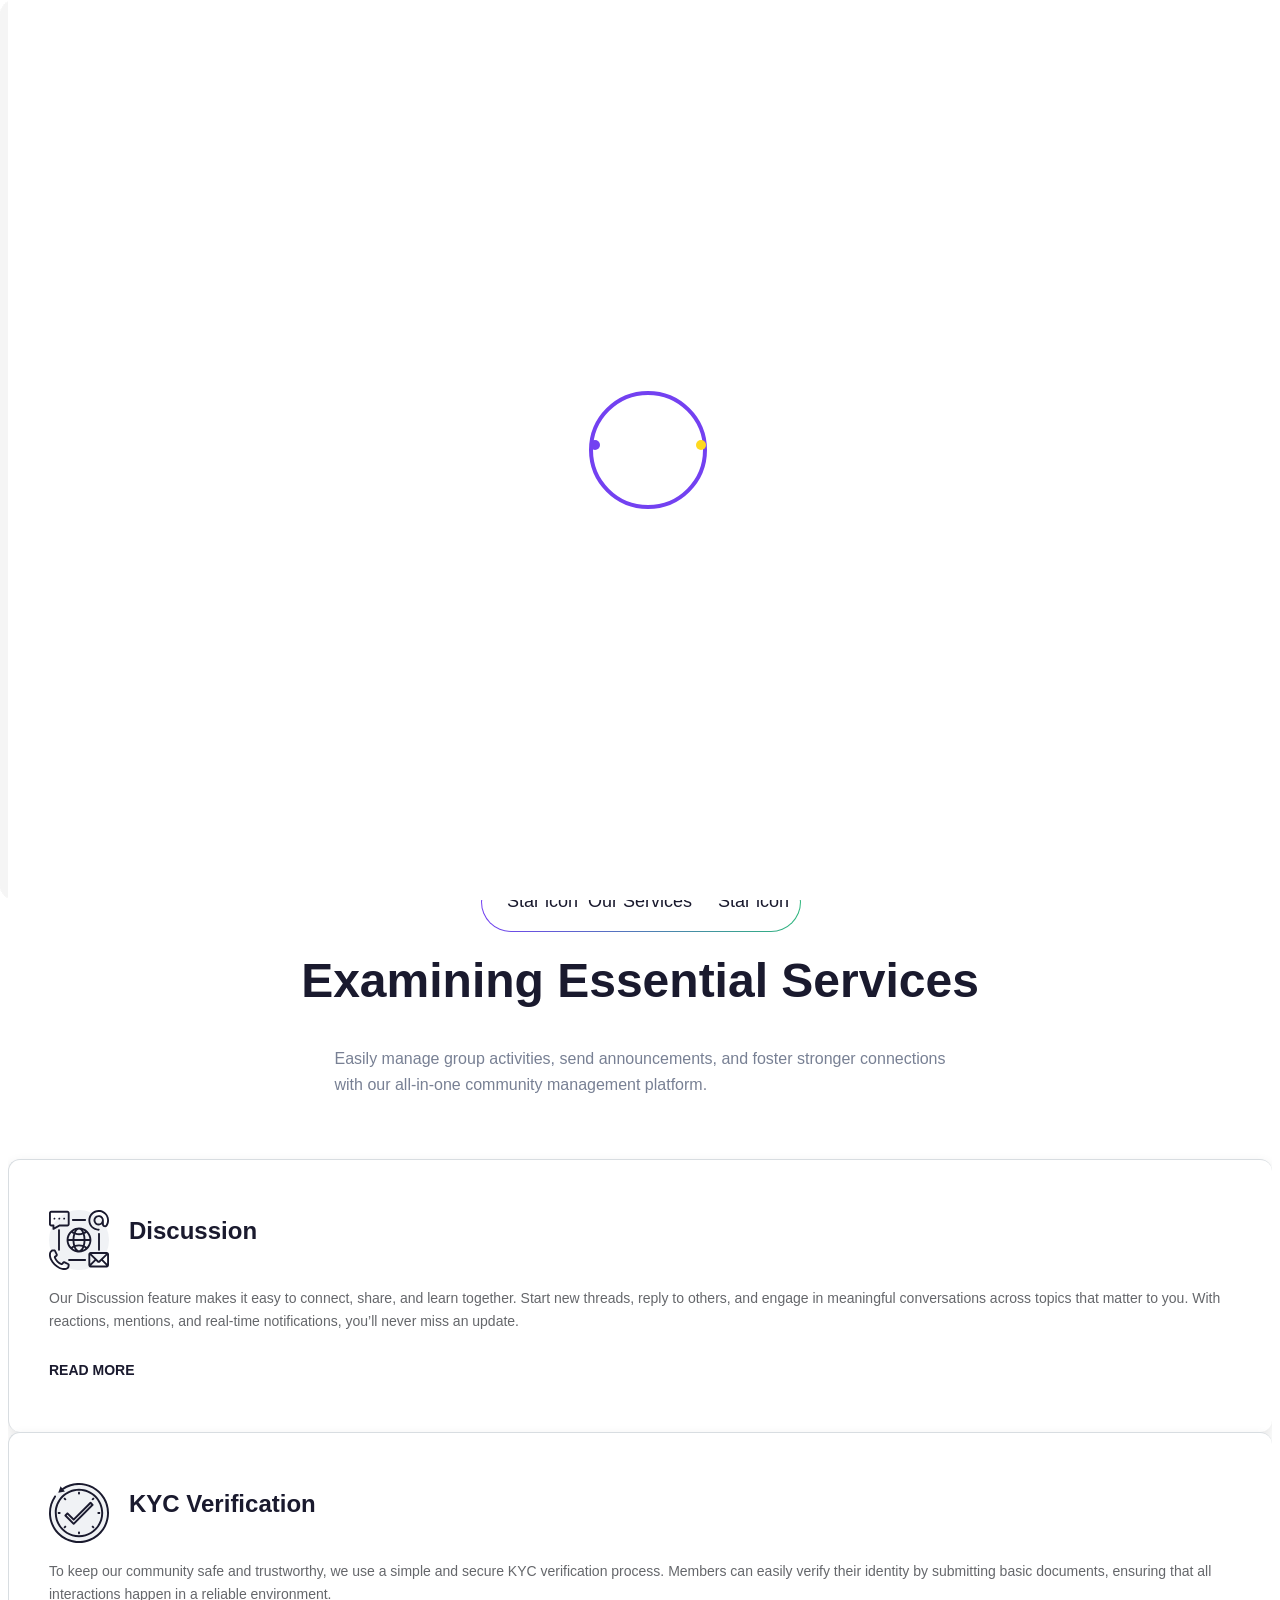
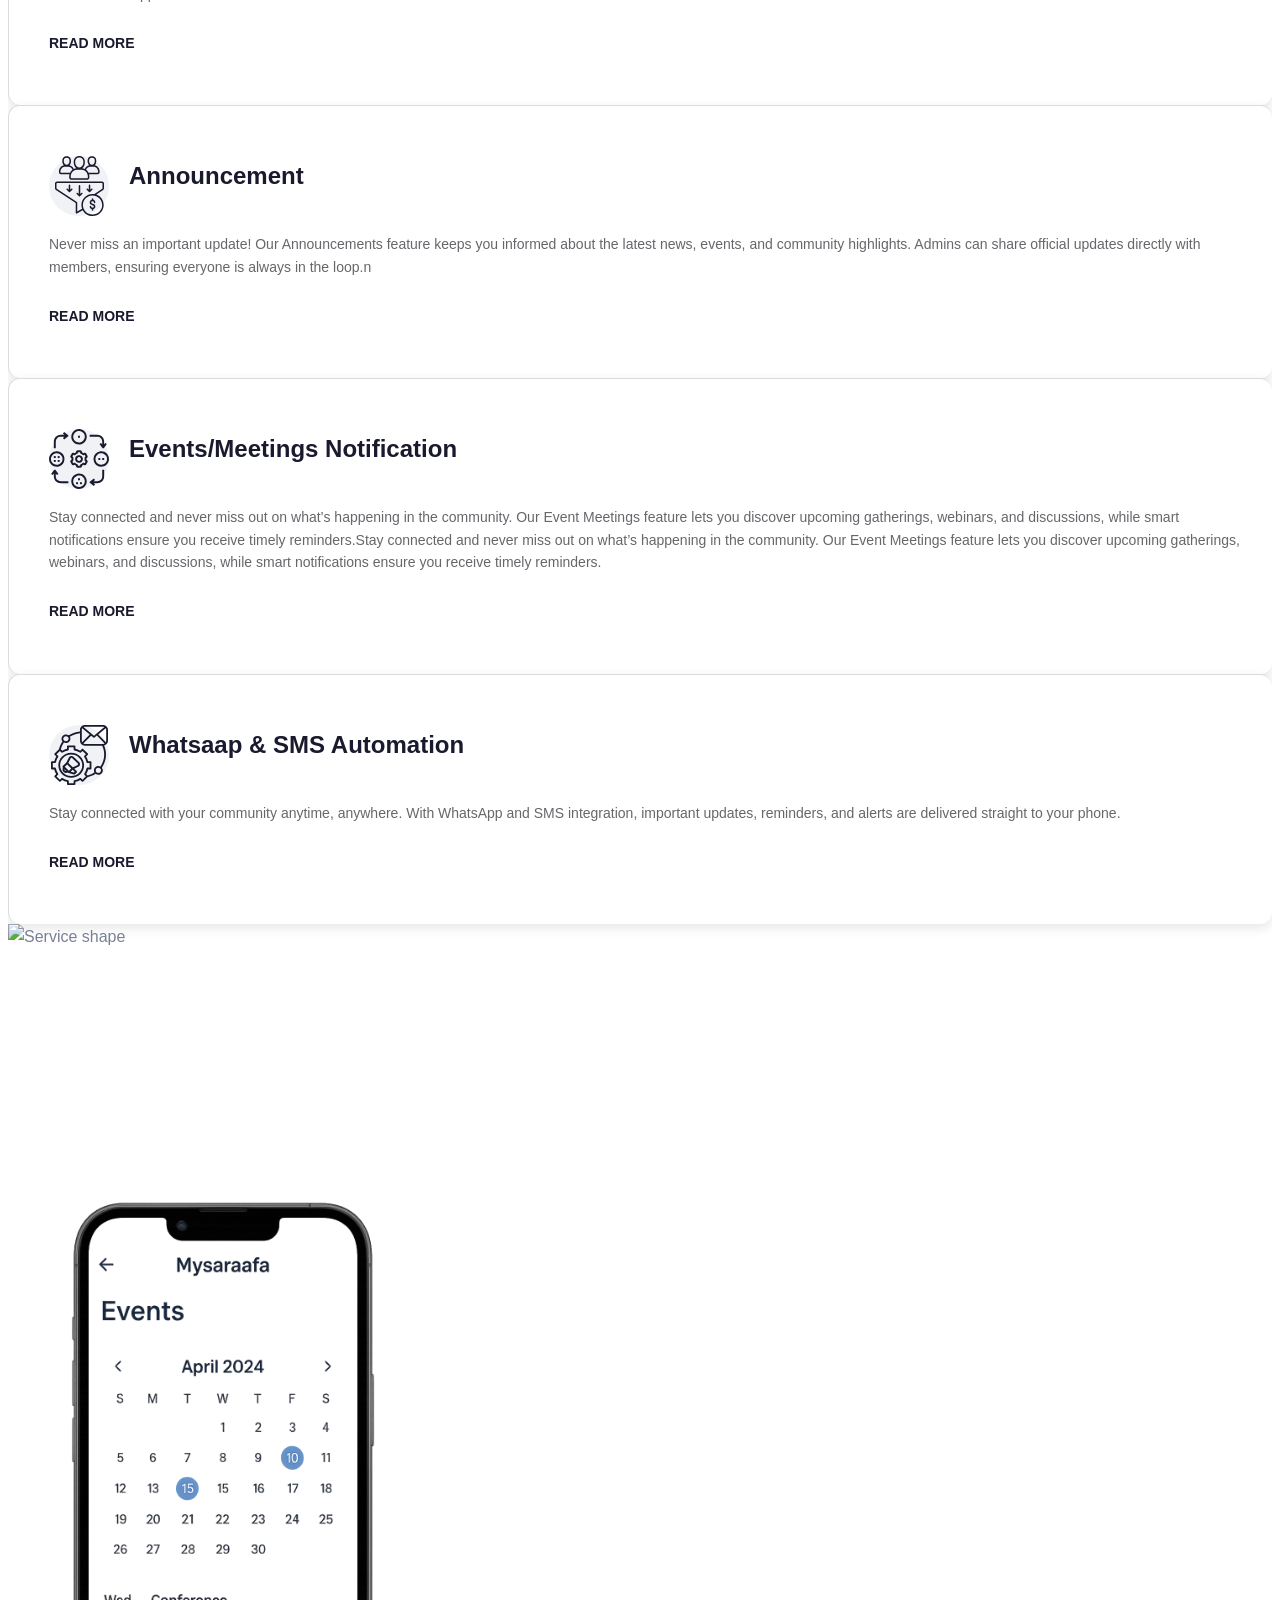
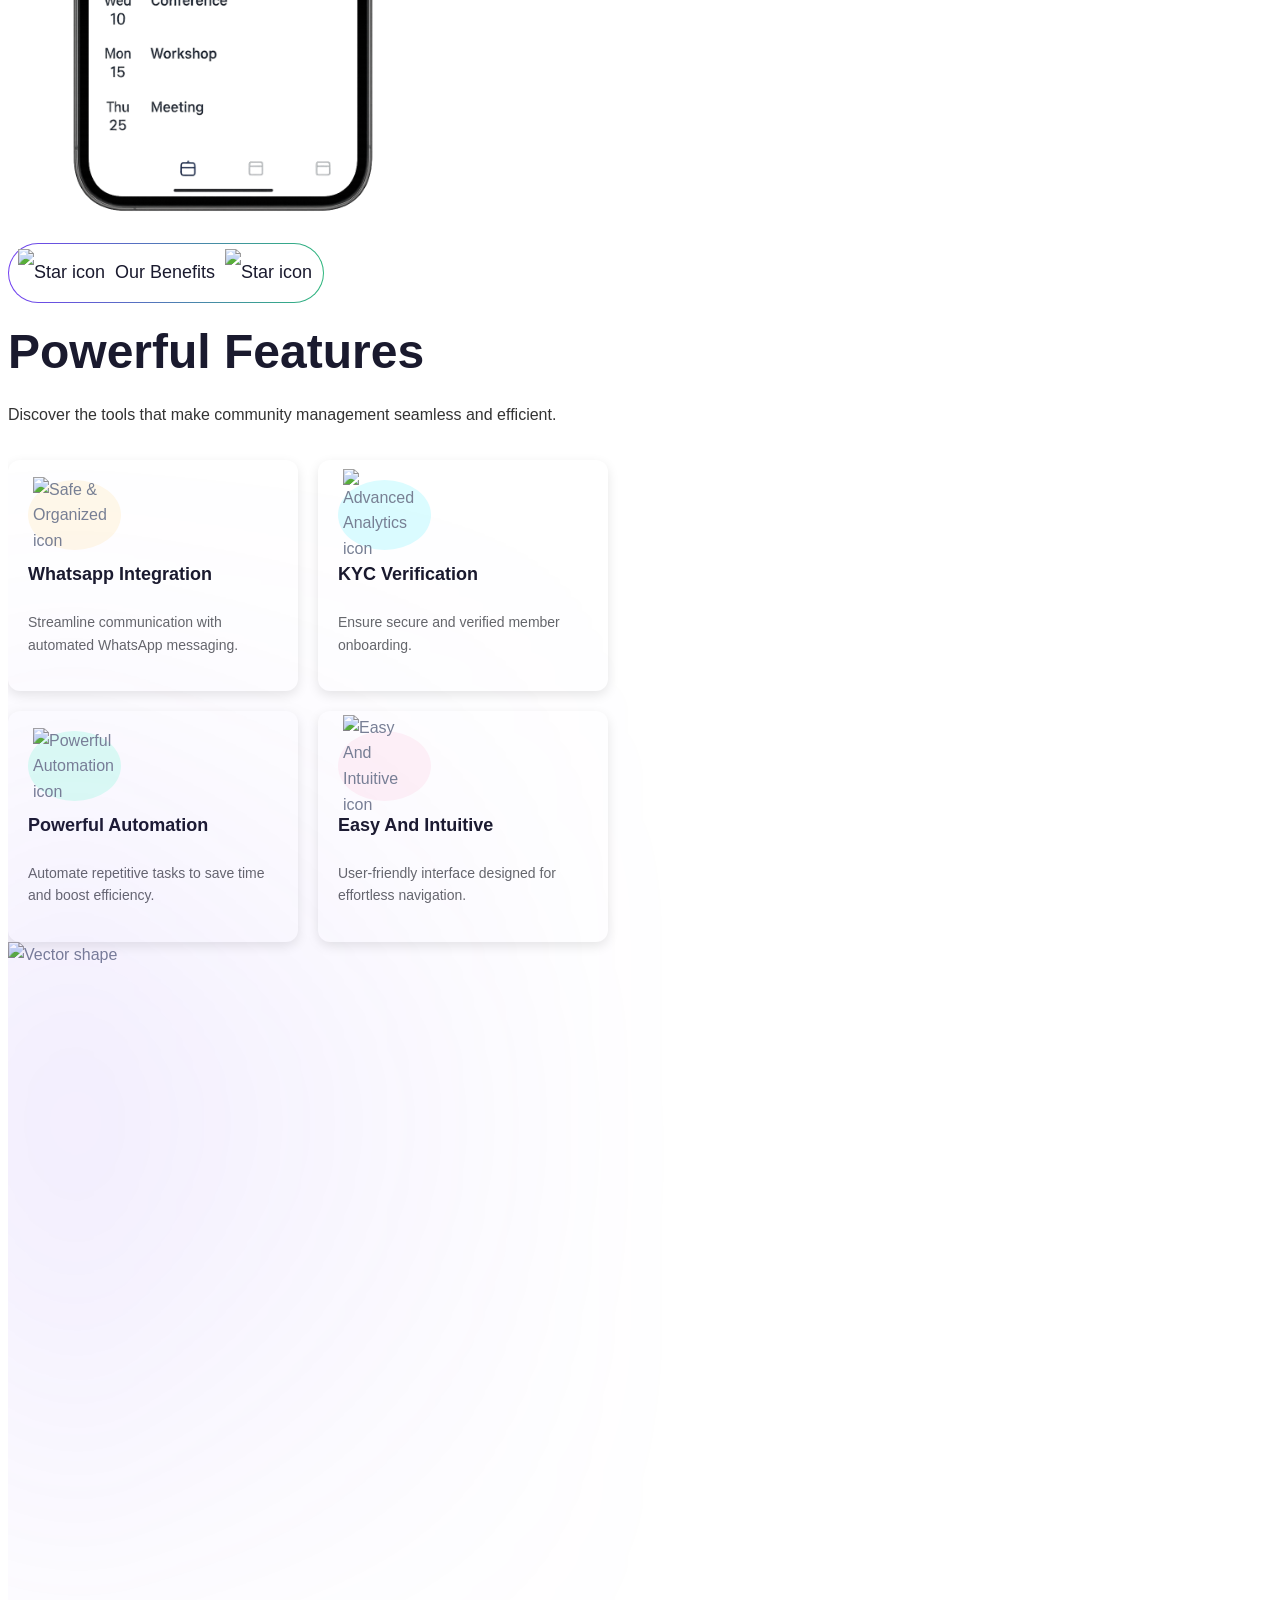
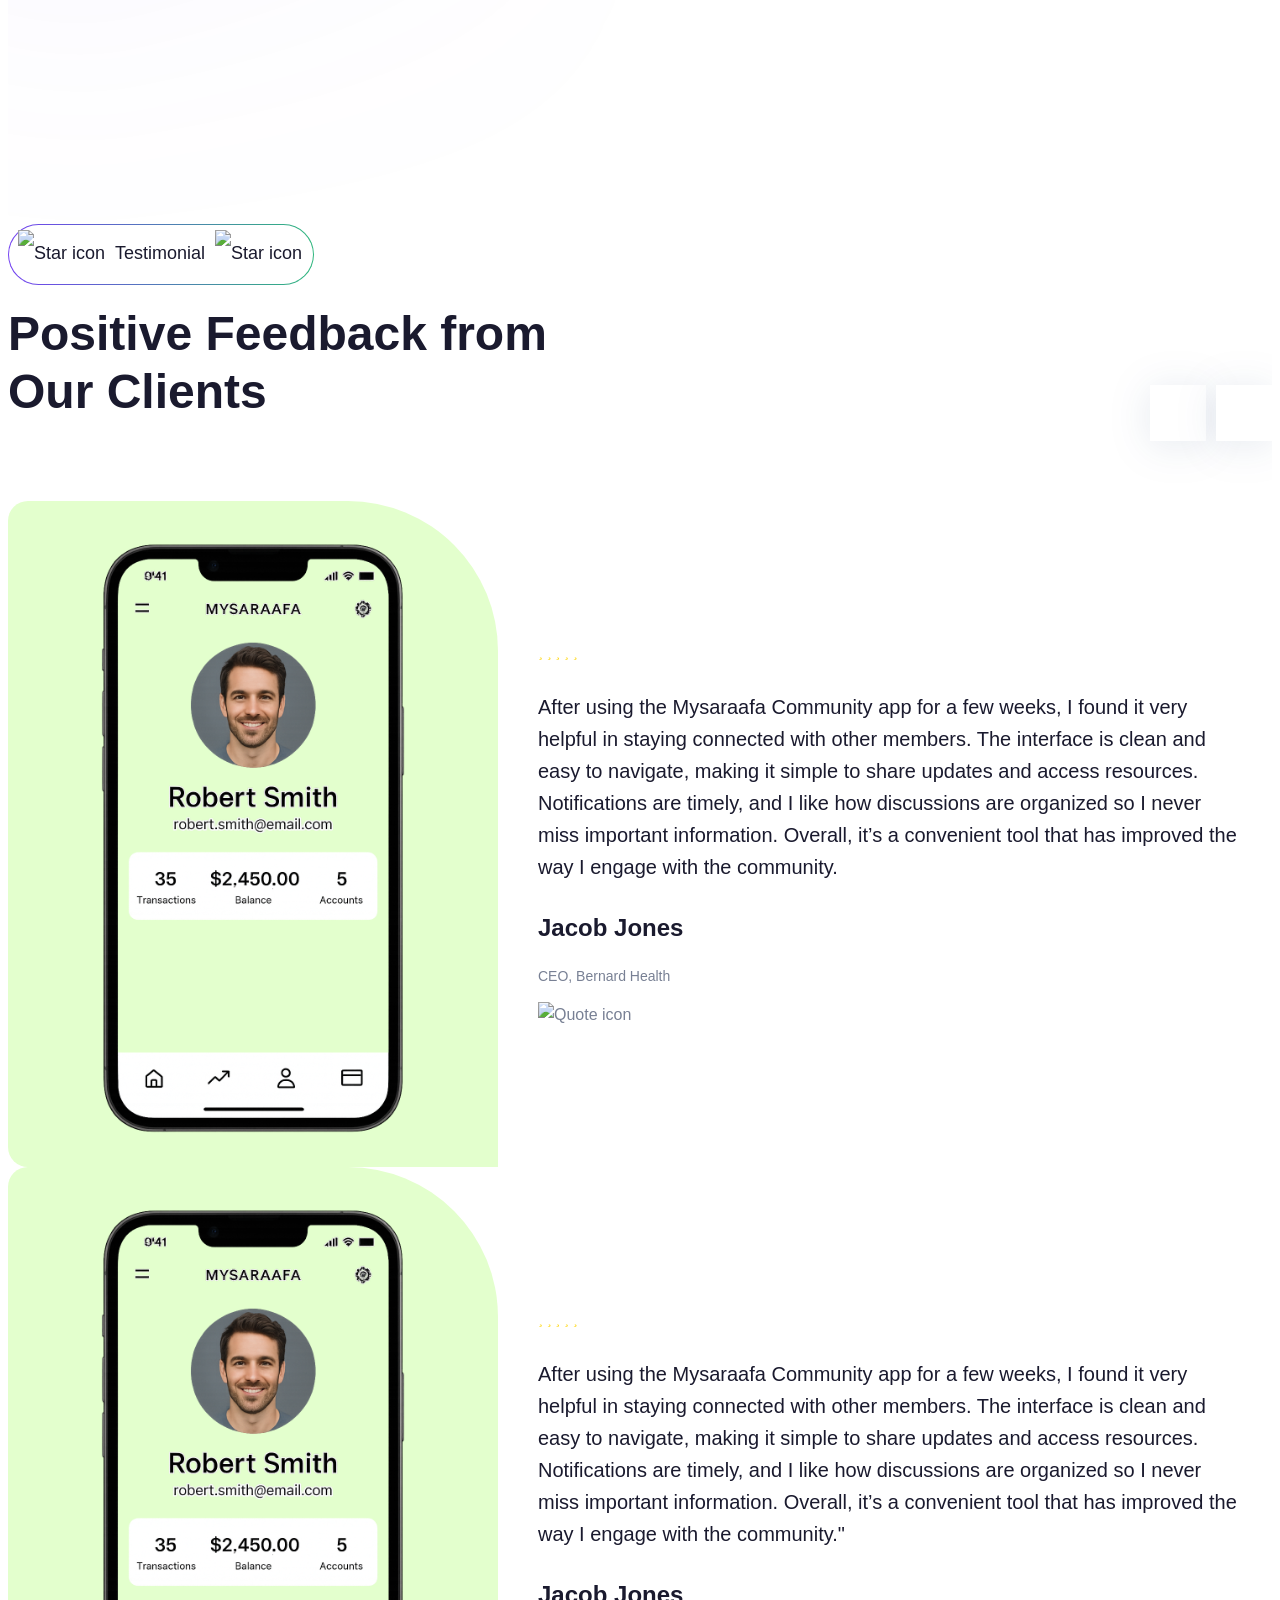
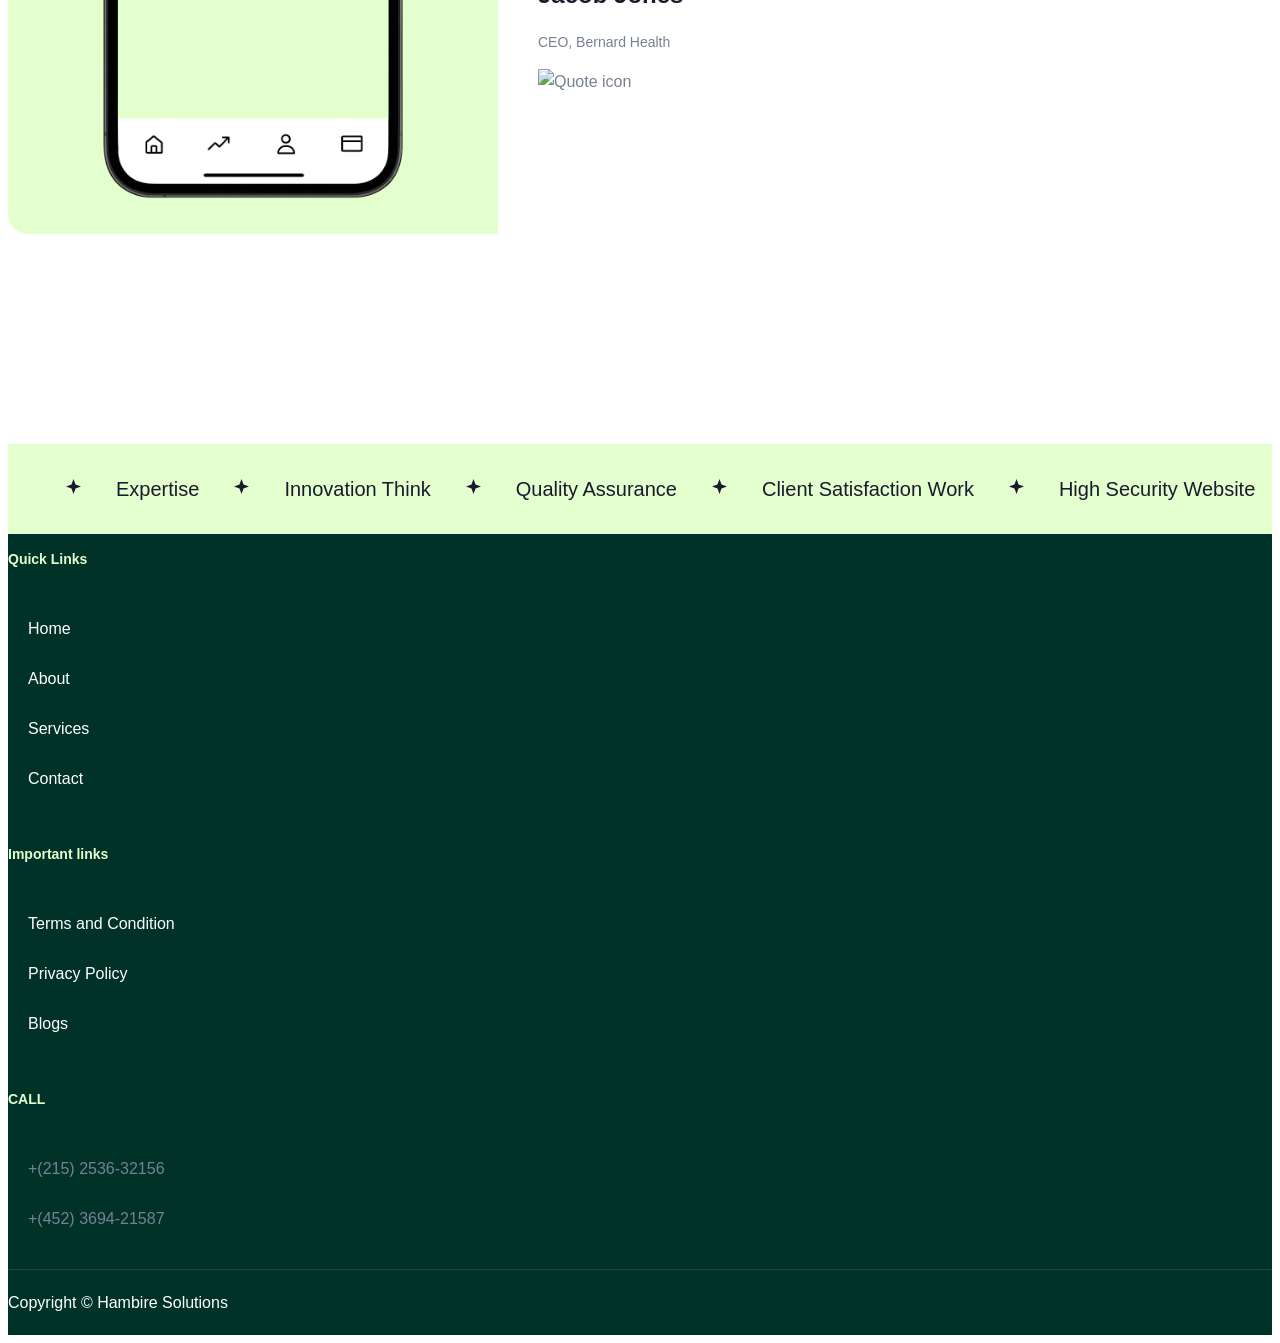
==== commit bca76e9d: "fullpge" ====
--- a/landing-page/web/html/Mysarafa/index.html
+++ b/landing-page/web/html/Mysarafa/index.html
@@ -188,41 +188,6 @@
   <!-- Start Hero Section -->
   <!-- <section class="cs_hero cs_style_3 position-relative">
       <div class="cs_hero_content cs_bg_filed cs_radius_50 position-relative z-1" data-src="assets/img/hero-bg-3.svg"> -->
-      <section class="cs_page_heading cs_bg_filed text-center cs_gray_bg_2 position-relative" data-src="assets/img/page-heading-bg.svg">
-  <div class="container custom-container">
-    <div class="row cs_gap_y_40">
-      
-    
-      <div class="col-lg-5 order-lg-2">
-        <div class="cs_hero_text position-relative z-1">
-          <p class="cs_hero_subtitle cs_heading_color cs_heading_font cs_mb_28">
-            <span class="cs_theme_color_4">
-              <img src="assets/img/icons/star-1.svg" alt="Star icon">
-            </span>
-            <span>Supercharge Your Community With Us</span>
-            <span class="cs_theme_color_4">
-              <img src="assets/img/icons/star-1.svg" alt="Star icon"> 
-            </span>
-          </p>
-          <h1 class="cs_hero_title cs_fs_60 cs_mb_18 wow fadeInDown">
-            The Complete Community Platform 
-            <span class="cs_has_shape position-relative"></span>
-          </h1>
-          <p class="cs_hero_desc cs_mb_30">
-            Manage your community effortlessly with tools for communication, event organization, and member engagement.
-          </p>
-          <div class="cs_btns_group">
-            <a href="http://app.mysarafa.com/" aria-label="Get started button" class="cs_btn cs_style_1 cs_bg_1 cs_fs_14 cs_bold cs_white_color text-uppercase">
-              <span>Start now It's Free</span>
-              <span class="cs_btn_icon"><i class="fa-solid fa-arrow-right"></i></span>
-            </a>
-            <a href="about-us.html" aria-label="About page link" class="cs_btn cs_style_1 cs_outline cs_fs_14 cs_bold cs_heading_color text-uppercase">
-              <span>Schedule Demo</span>
-              <span class="cs_btn_icon"><i class="fa-solid fa-arrow-right"></i></span>
-            </a>
-          </div>
-          <!-- Add stats -->
-          <!-- <div class="cs_hero_stats">
   <section class="cs_page_heading cs_bg_filed text-center cs_gray_bg_2 position-relative overflow-hidden"
     data-src="assets/img/page-heading-bg.svg">
     <div class="container custom-container">
@@ -234,25 +199,48 @@
         </div>
       </div> -->
 
-      
-      
-    </div>
-  </div>
-</section>
-    <!-- End Hero Section -->
-    <!-- Start Brands Section -->
-    <section>
-      <!-- <div class="cs_height_144 cs_height_lg_80"></div> -->
-      <div class="container wraper-contain">
-        <div class="cs_brands_wrapper cs_radius_10 position-relative z-1">
-          <h2 class="cs_brand_title cs_fs_18 cs_normal cs_body_color cs_radius_50">
-            <img src="assets/img/icons/star-4.svg" alt="Star icon">
-            Trusted By of large and small businesses worldwide with Relatix
-            <img src="assets/img/icons/star-4.svg" alt="Star icon">
-          </h2>
-          <div class="cs_horizontal_slider_wrapper">
-            <div class="cs_slider_in">
-              <!-- <div class="cs_brands_list">
+        <div class="col-lg-7 order-lg-1">
+          <div class="cs_hero_text position-relative z-1">
+            <p class="cs_hero_subtitle cs_heading_color cs_heading_font cs_mb_28">
+              <span class="cs_theme_color_4">
+                <img src="assets/img/icons/star-1.svg" alt="Star icon">
+              </span>
+              <span>Supercharge Your Community With Us</span>
+              <span class="cs_theme_color_4">
+                <img src="assets/img/icons/star-1.svg" alt="Star icon">
+              </span>
+            </p>
+            <h1 class="cs_hero_title cs_fs_60 cs_mb_18 wow fadeInDown">
+              The Complete Community Platform
+              <span class="cs_has_shape position-relative"></span>
+            </h1>
+            <p class="cs_hero_desc cs_mb_30">
+              Manage your community effortlessly with tools for communication, event organization, and member
+              engagement.
+            </p>
+            <div class="cs_btns_group">
+              <a href="http://app.mysarafa.com/" aria-label="Get started button"
+                class="cs_btn cs_style_1 cs_bg_1 cs_fs_14 cs_bold cs_white_color text-uppercase">
+                <span>Start now It's Free</span>
+                <span class="cs_btn_icon"><i class="fa-solid fa-arrow-right"></i></span>
+              </a>
+              <a href="about-us.html" aria-label="About page link"
+                class="cs_btn cs_style_1 cs_outline cs_fs_14 cs_bold cs_heading_color text-uppercase">
+                <span>Schedule Demo</span>
+                <span class="cs_btn_icon"><i class="fa-solid fa-arrow-right"></i></span>
+              </a>
+            </div>
+            <!-- Add stats -->
+            <!-- <div class="cs_hero_stats">
+            <div class="cs_stat_item">
+              <h3 class="cs_fs_30 cs_semibold mb-0">3.5k+</h3>
+              <p class="cs_heading_color mb-0">Active Customers</p>
+            </div>
+            <div class="cs_stat_item">
+              <h3 class="cs_fs_30 cs_semibold mb-0">99%</h3>
+              <p class="cs_heading_color mb-0">Customer Satisfaction</p>
+            </div>
+          </div> -->
           </div>
         </div>
       </div>
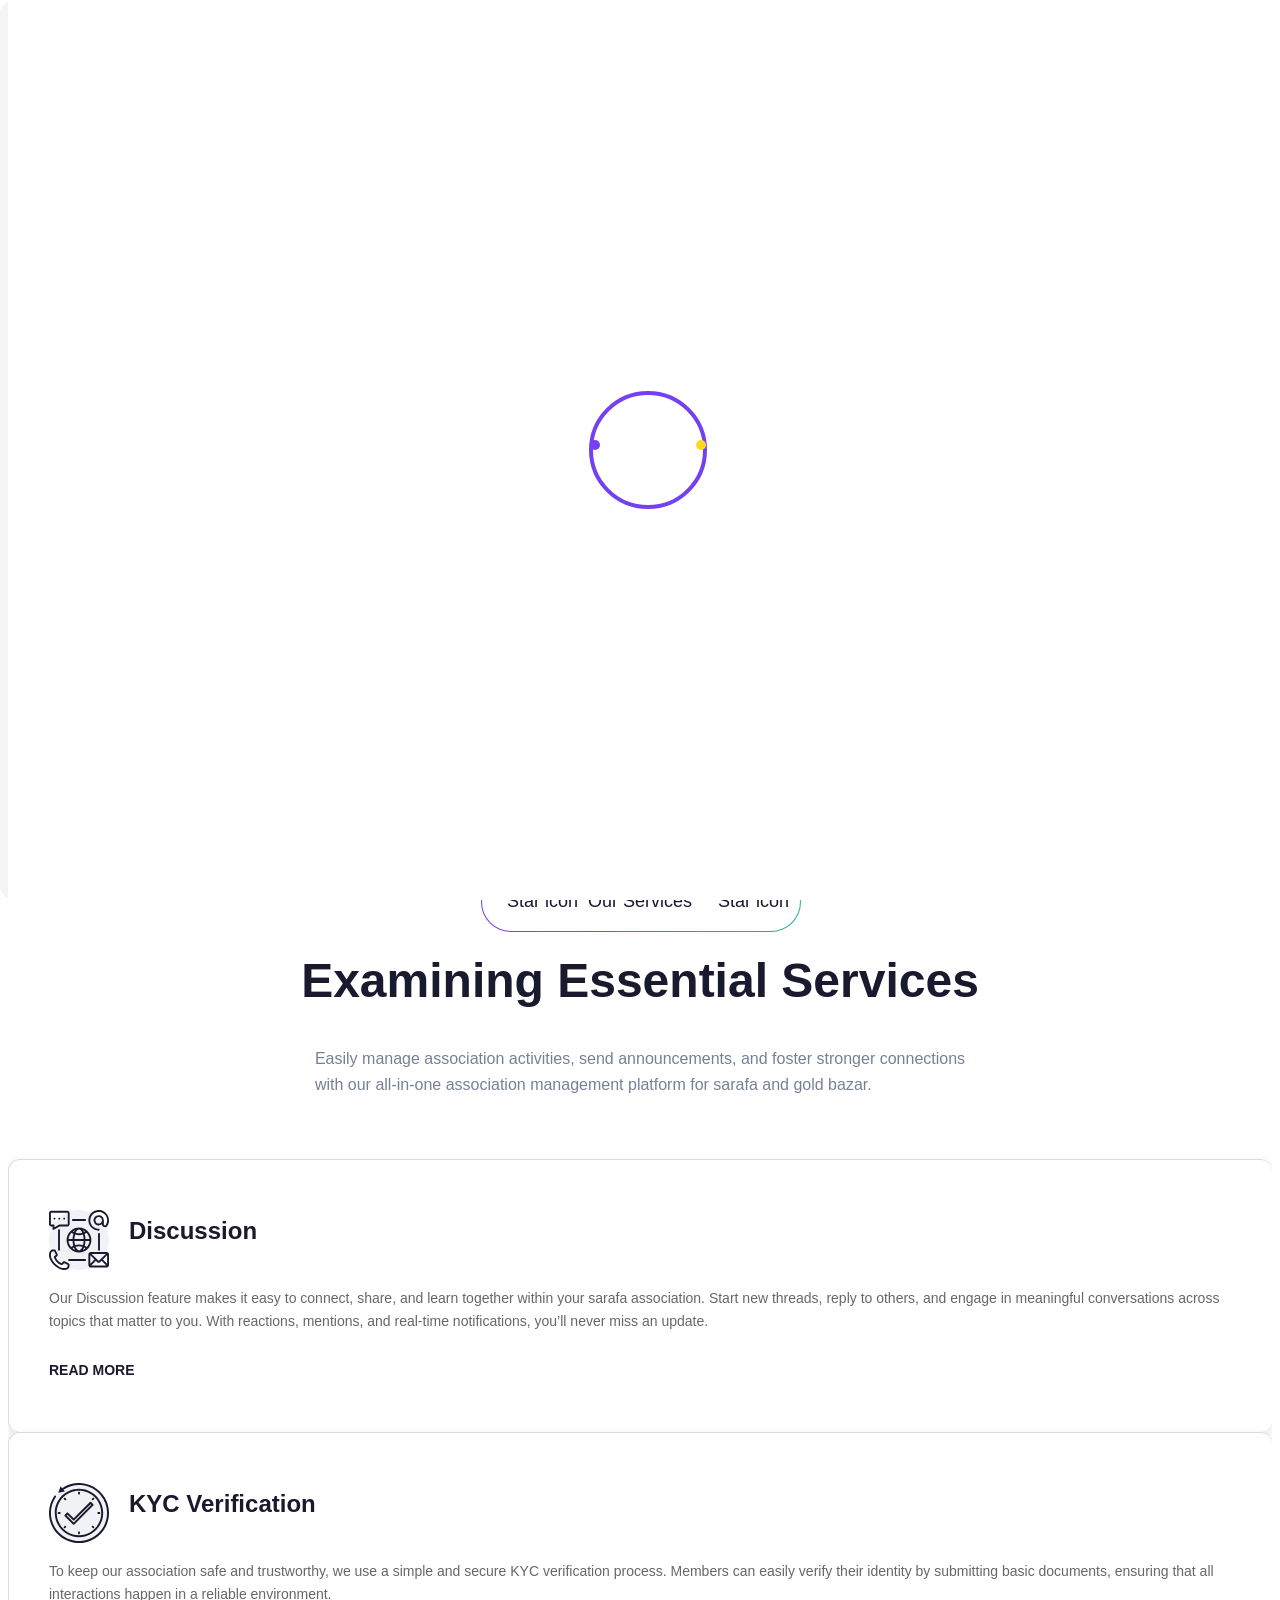
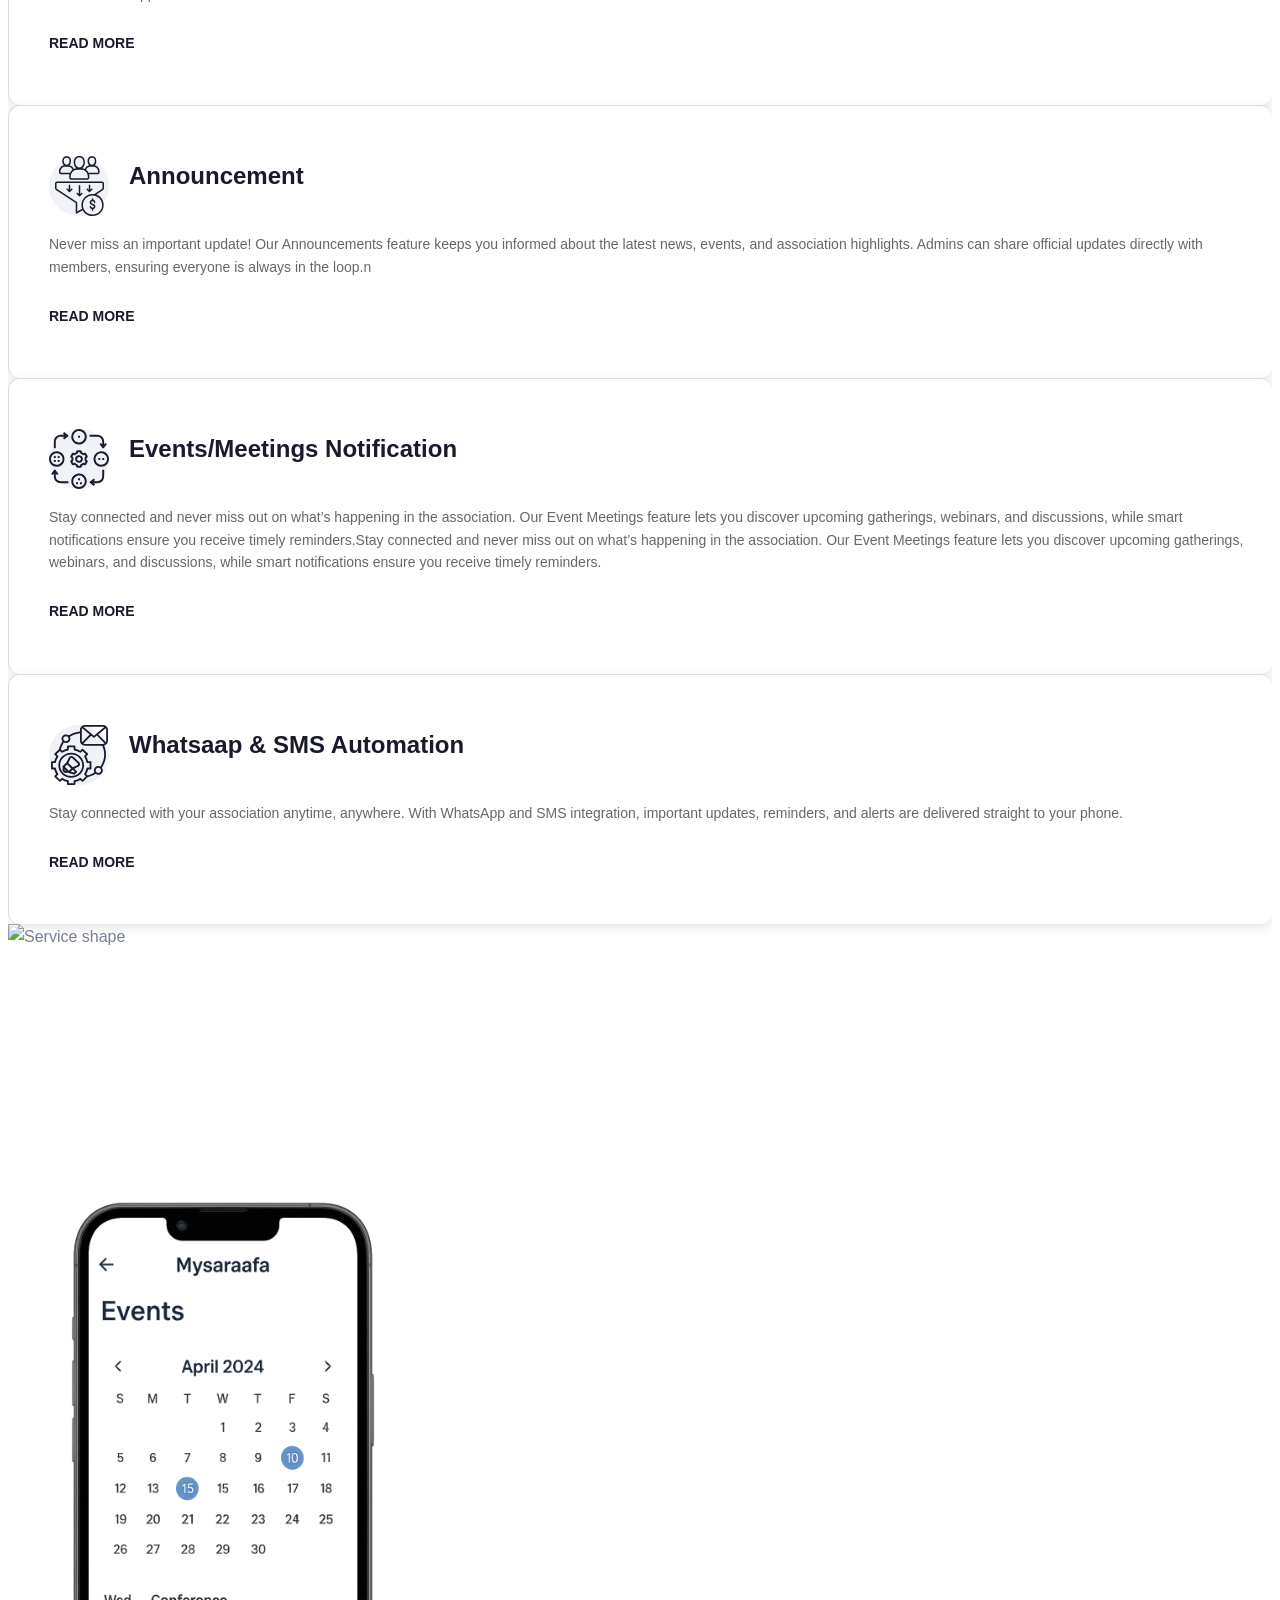
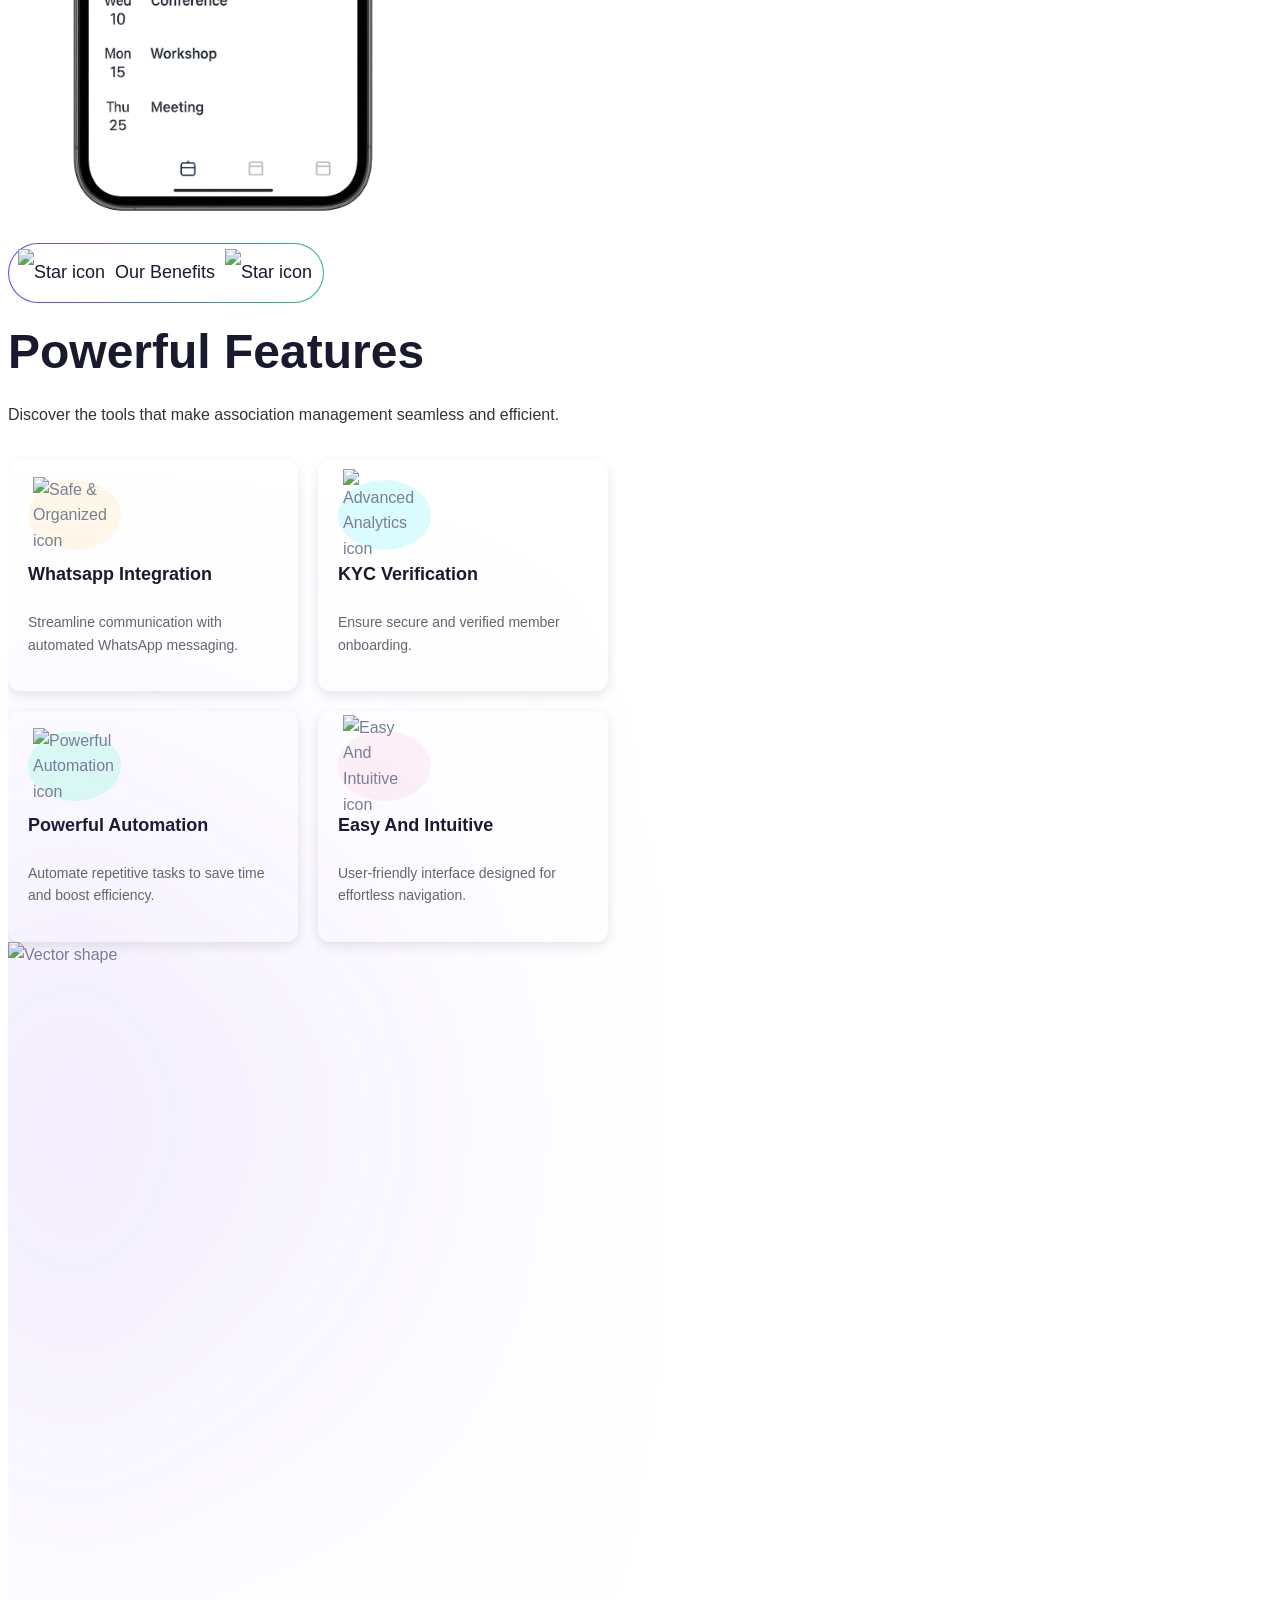
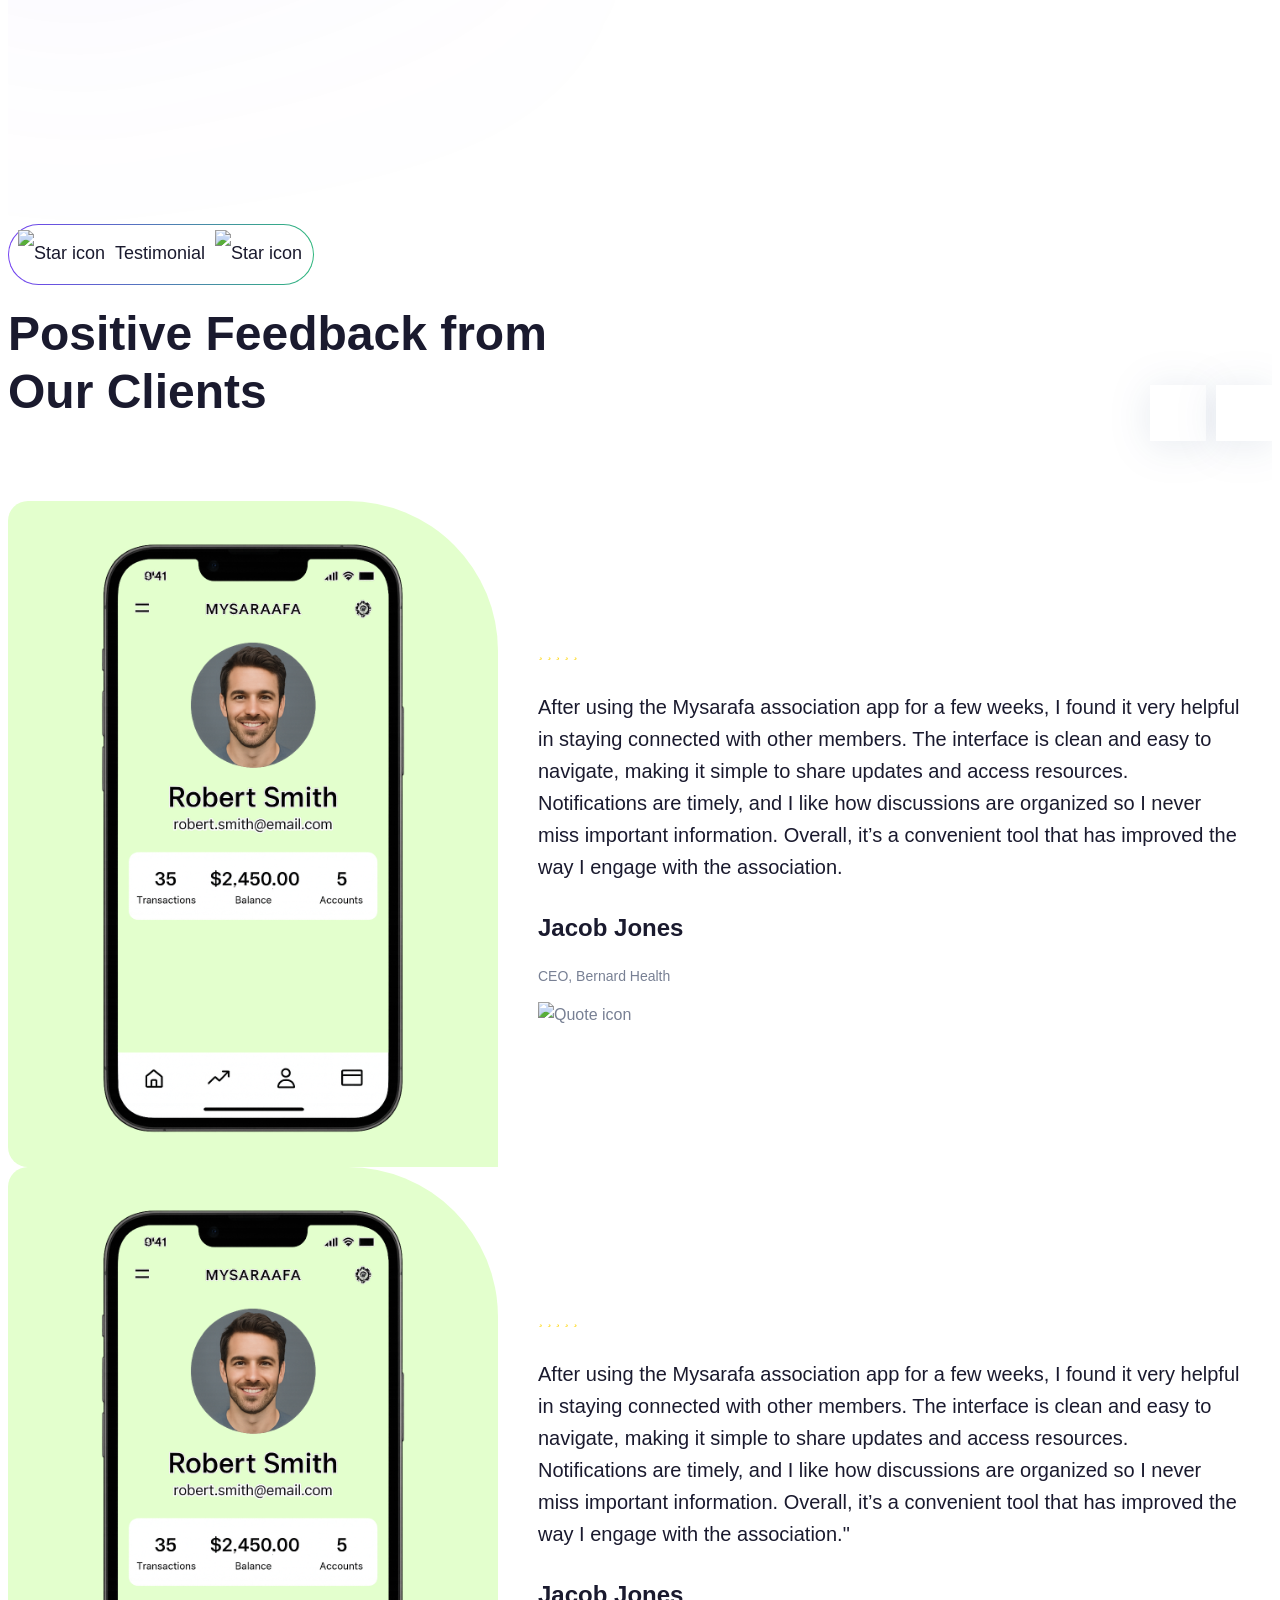
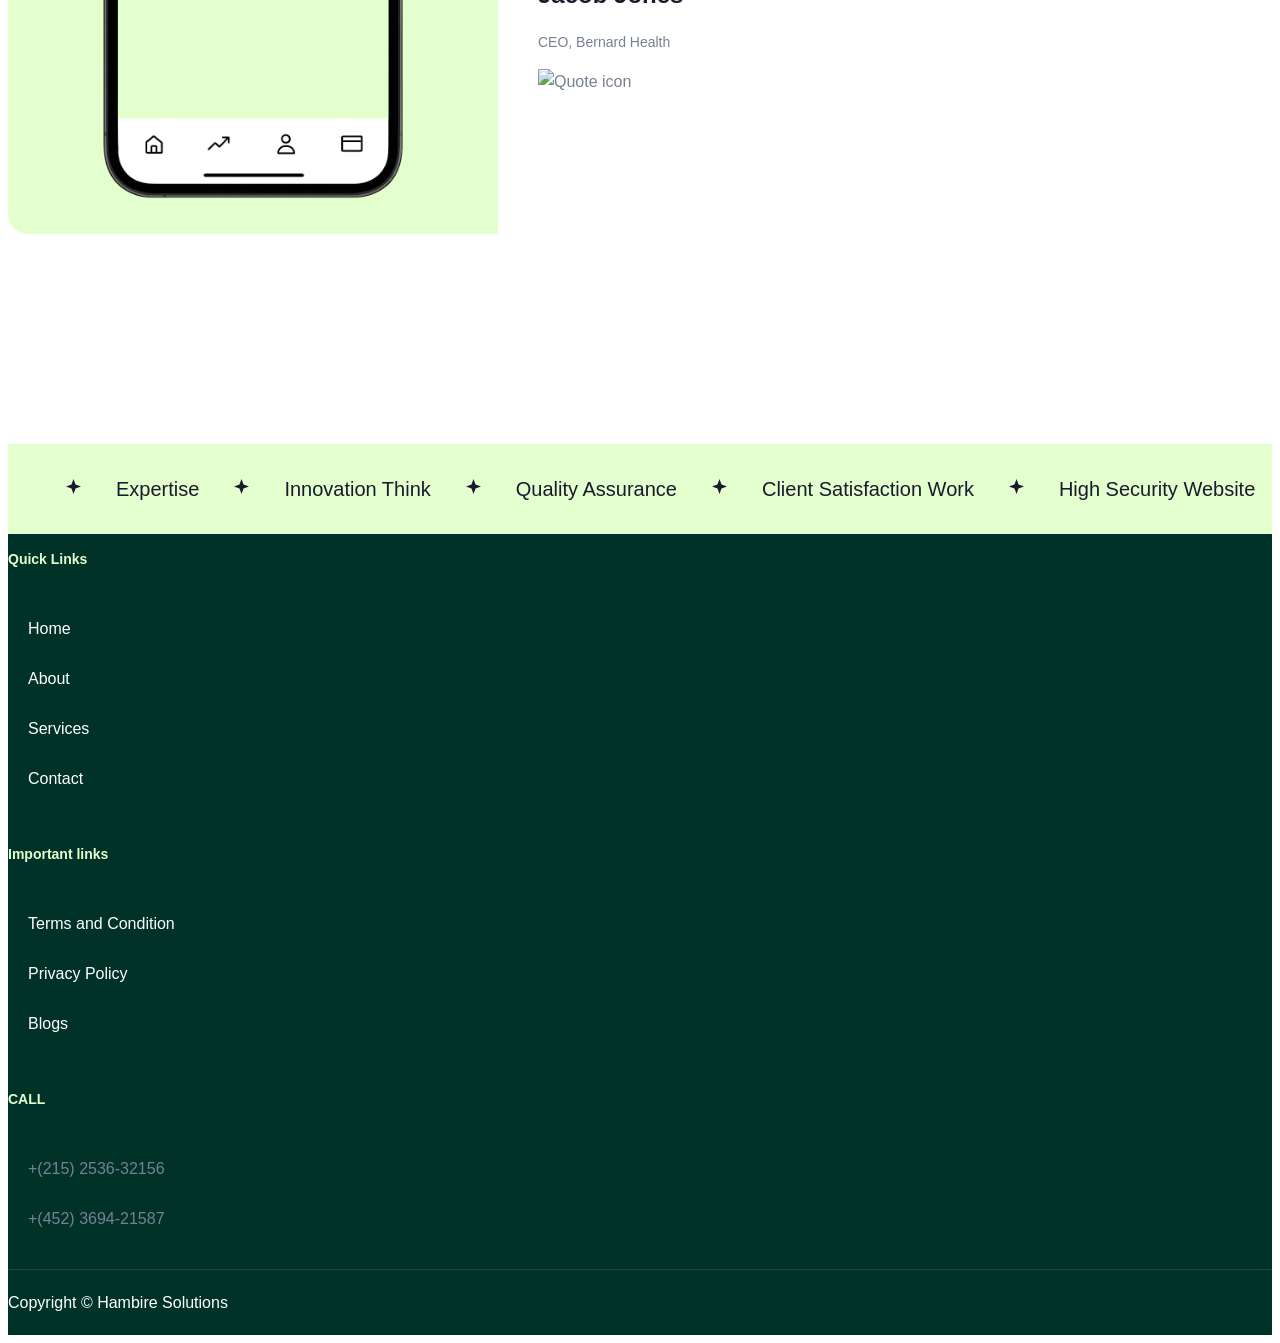
==== commit bbe0dadc: "chaging ofcommunication to association and SEO handling with responsivness of csbuttons and handled " ====
--- a/landing-page/web/html/Mysarafa/index.html
+++ b/landing-page/web/html/Mysarafa/index.html
@@ -1,8 +1,6 @@
 <!DOCTYPE html>
 <html class="no-js" lang="en">
-
 <head>
-
     <!-- Google Tag Manager -->
   <script>(function(w,d,s,l,i){w[l]=w[l]||[];w[l].push({'gtm.start':
   new Date().getTime(),event:'gtm.js'});var f=d.getElementsByTagName(s)[0],
@@ -10,49 +8,40 @@
   'https://www.googletagmanager.com/gtm.js?id='+i+dl;f.parentNode.insertBefore(j,f);
   })(window,document,'script','dataLayer','GTM-P45D8MQ9');</script>
   <!-- End Google Tag Manager -->
-
-
   <!-- Meta Tags -->
   <meta charset="utf-8">
   <meta http-equiv="x-ua-compatible" content="ie=edge">
   <meta name="viewport" content="width=device-width, initial-scale=1">
-  <title>Mysarafa | Gold Bazar Traders App</title>
+  <title>Mysarafa | Sarafa Association & Gold Bazar Traders App</title>
   <meta name="description"
-    content="My Sarafa is a community platform for Sarafa owners and jewelers. Connect with merchants, build your network, share updates, and grow your Sarafa business community.">
+    content="My Sarafa is a powerful association platform for sarafa owners, jewelers, and gold merchants. Manage your sarafa association, connect with members, organize events, share updates, and grow your jewelry business network in Indore and beyond.">
   <meta name="keywords"
-    content="Sarafa,My sarafa,sarafa,Mysarafa,Sarafa community,indore sarafa ,sarafa community app jewelers community, merchants platform, sarafa owners, jewelry business, sarafa market, gold merchants, sarafa app, jewelry marketplace, jeweler community app">
+    content="Sarafa,My Sarafa,sarafa association,indore sarafa association,sarafa bazar association,gold jewelers association,sarafa market association,jewelers association app,gold merchants association,sarafa owners association,jewelry business association,sarafa community app,sarafa app,jewelry marketplace,jeweler network app,gold bazar app,sarafa traders app,sarafa bazar association app">
   <link rel="canonical" href="https://mysarafa.com/">
   <meta name="author" content="My Sarafa">
-
   <meta name="google-site-verification" content="sxYao5GWKFeSmrtjsS7VhMNI3tcSrYG74JvwBWJo3rE" />
-
   <!-- Open Graph -->
   <meta property="og:type" content="website">
   <meta property="og:site_name" content="Mysarafa">
-  <meta property="og:title" content="Mysarafa | Gold Bazar Community & Event Management App">
+  <meta property="og:title" content="Mysarafa | Sarafa Association & Gold Bazar Management App">
   <meta property="og:description"
-    content="Community management for gold & sarafa bazar: members, communication, events.">
+    content="Association management for sarafa & gold bazar: members, communication, events, KYC, announcements.">
   <meta property="og:url" content="https://mysarafa.com/">
   <meta property="og:image" content="https://mysarafa.com/assets/img/logo.png">
-
   <!-- Twitter -->
   <meta name="twitter:card" content="summary_large_image">
-  <meta name="twitter:title" content="Mysarafa | Gold Bazar Community App">
-  <meta name="twitter:description" content="Connect traders & jewellers. Manage members and events.">
+  <meta name="twitter:title" content="Mysarafa | Sarafa Association App">
+  <meta name="twitter:description" content="Connect sarafa traders & jewelers. Manage association members and events.">
   <meta name="twitter:image" content="https://mysarafa.com/assets/img/logo.png">
-
   <!-- Favicon Icon -->
   <link rel="icon" href="assets/img/logo.png">
-
   <!-- Site Title -->
-
   <link rel="stylesheet" href="assets/css/bootstrap.min.css">
   <link rel="stylesheet" href="assets/css/fontawesome.min.css">
   <link rel="stylesheet" href="assets/css/animate.css">
   <link rel="stylesheet" href="assets/css/odometer.css">
   <link rel="stylesheet" href="assets/css/slick.min.css">
   <link rel="stylesheet" href="assets/css/style.css">
-
 <script type="application/ld+json">
   {
     "@context": "https://schema.org",
@@ -62,7 +51,7 @@
     "operatingSystem": "Web, iOS, Android",
     "url": "https://mysarafa.com/",
     "image": "https://mysarafa.com/assets/img/logo.png",
-    "description": "My Sarafa is a community and event management app for Sarafa merchants and jewelers in Indore and beyond. Connect, network, and grow your jewelry business.",
+    "description": "My Sarafa is an association and event management app for sarafa merchants, jewelers, and gold traders in Indore and beyond. Manage your sarafa association, network, organize events, and grow your jewelry business.",
     "offers": {
       "@type": "Offer",
       "price": "0",
@@ -126,7 +115,7 @@
           </div>
           <div class="cs_main_header_left position-relative z-1">
             <a class="cs_site_branding" href="index.html" aria-label="Home page link">
-              <img src="assets/img/new_logo.png" alt="My Sarafa community app logo" class="logo-img">
+              <img src="assets/img/new_logo.png" alt="My Sarafa association app logo" class="logo-img">
             </a>
           </div>
           <div class="cs_main_header_center">
@@ -174,9 +163,9 @@
             </div>
           </div>
           <div class="cs_main_header_right">
-            <a href="https://app.mysarafa.com/" aria-label="Get started button"
+            <a href="https://app.mysarafa.com/" id="auth-button" aria-label="Get started button"
               class="cs_btn cs_style_1 cs_bg_1 cs_fs_14 cs_bold cs_white_color text-uppercase">
-              <span>Get Started</span>
+              <span id="auth-text">Get Started</span>
               <span class="cs_btn_icon"><i class="fa-solid fa-arrow-right"></i></span>
             </a>
           </div>
@@ -205,17 +194,17 @@
               <span class="cs_theme_color_4">
                 <img src="assets/img/icons/star-1.svg" alt="Star icon">
               </span>
-              <span>Supercharge Your Community With Us</span>
+              <span>Supercharge Your Association With Us</span>
               <span class="cs_theme_color_4">
                 <img src="assets/img/icons/star-1.svg" alt="Star icon">
               </span>
             </p>
             <h1 class="cs_hero_title cs_fs_60 cs_mb_18 wow fadeInDown">
-              The Complete Community Platform
+              The Complete Association Platform
               <span class="cs_has_shape position-relative"></span>
             </h1>
             <p class="cs_hero_desc cs_mb_30">
-              Manage your community effortlessly with tools for communication, event organization, and member
+              Manage your sarafa association effortlessly with tools for communication, event organization, and member
               engagement.
             </p>
             <div class="cs_btns_group">
@@ -224,7 +213,7 @@
                 <span>Start now It's Free</span>
                 <span class="cs_btn_icon"><i class="fa-solid fa-arrow-right"></i></span>
               </a>
-              <a href="about-us.html" aria-label="About page link"
+              <a href="contact.html" aria-label="About page link"
                 class="cs_btn cs_style_1 cs_outline cs_fs_14 cs_bold cs_heading_color text-uppercase">
                 <span>Schedule Demo</span>
                 <span class="cs_btn_icon"><i class="fa-solid fa-arrow-right"></i></span>
@@ -314,8 +303,8 @@
           <img src="assets/img/icons/star-1.svg" alt="Star icon">
         </div>
         <h2 class="cs_section_title cs_fs_48 cs_semibold wow fadeInUp">Examining Essential Services</h2>
-        <p class="mb-0">Easily manage group activities, send announcements, and foster stronger connections<br>
-          with our all-in-one community management platform.
+        <p class="mb-0">Easily manage association activities, send announcements, and foster stronger connections<br>
+          with our all-in-one association management platform for sarafa and gold bazar.
         </p>
       </div>
       <div class="row cs_row_gap_30 cs_gap_y_30 position-relative z-2">
@@ -360,7 +349,7 @@
                     aria-label="Service details page link">Discussion</a></h3>
               </div>
               <div class="cs_iconbox_info">
-                <p class="cs_mb_25">Our Discussion feature makes it easy to connect, share, and learn together. Start
+                <p class="cs_mb_25">Our Discussion feature makes it easy to connect, share, and learn together within your sarafa association. Start
                   new threads, reply to others, and engage in meaningful conversations across topics that matter to you.
                   With reactions, mentions, and real-time notifications, you’ll never miss an update.</p>
                 <a href="service-details.html" aria-label="Service details page link"
@@ -420,7 +409,7 @@
                     aria-label="Service details page link">KYC Verification</a></h3>
               </div>
               <div class="cs_iconbox_info">
-                <p class="cs_mb_25">To keep our community safe and trustworthy, we use a simple and secure KYC
+                <p class="cs_mb_25">To keep our association safe and trustworthy, we use a simple and secure KYC
                   verification process. Members can easily verify their identity by submitting basic documents, ensuring
                   that all interactions happen in a reliable environment.</p>
                 <a href="service-details.html" aria-label="Service details page link"
@@ -451,7 +440,7 @@
               </div>
               <div class="cs_iconbox_info">
                 <p class="cs_mb_25">Never miss an important update! Our Announcements feature keeps you informed about
-                  the latest news, events, and community highlights. Admins can share official updates directly with
+                  the latest news, events, and association highlights. Admins can share official updates directly with
                   members, ensuring everyone is always in the loop.n</p>
                 <a href="service-details.html" aria-label="Service details page link"
                   class="cs_btn cs_style_1 cs_fs_14 cs_bold cs_heading_color text-uppercase">
@@ -517,10 +506,10 @@
                     aria-label="Service details page link">Events/Meetings Notification</a></h3>
               </div>
               <div class="cs_iconbox_info">
-                <p class="cs_mb_25">Stay connected and never miss out on what’s happening in the community. Our Event
+                <p class="cs_mb_25">Stay connected and never miss out on what’s happening in the association. Our Event
                   Meetings feature lets you discover upcoming gatherings, webinars, and discussions, while smart
                   notifications ensure you receive timely reminders.Stay connected and never miss out on what’s
-                  happening in the community. Our Event Meetings feature lets you discover upcoming gatherings,
+                  happening in the association. Our Event Meetings feature lets you discover upcoming gatherings,
                   webinars, and discussions, while smart notifications ensure you receive timely reminders.</p>
                 <a href="service-details.html" aria-label="Service details page link"
                   class="cs_btn cs_style_1 cs_fs_14 cs_bold cs_heading_color text-uppercase">
@@ -551,7 +540,7 @@
                   </a></h3>
               </div>
               <div class="cs_iconbox_info">
-                <p class="cs_mb_25">Stay connected with your community anytime, anywhere. With WhatsApp and SMS
+                <p class="cs_mb_25">Stay connected with your association anytime, anywhere. With WhatsApp and SMS
                   integration, important updates, reminders, and alerts are delivered straight to your phone.</p>
                 <a href="service-details.html" aria-label="Service details page link"
                   class="cs_btn cs_style_1 cs_fs_14 cs_bold cs_heading_color text-uppercase">
@@ -593,7 +582,7 @@
                   <img src="assets/img/icons/star-1.svg" alt="Star icon">
                 </div>
                 <h2 class="cs_section_title cs_fs_48 cs_semibold wow fadeInUp">Powerful Features</h2>
-                <p class="cs_card_desc mb-0">Discover the tools that make community management seamless and efficient.
+                <p class="cs_card_desc mb-0">Discover the tools that make association management seamless and efficient.
                 </p>
               </div>
               <div class="cs_iconbox_wrapper_3">
@@ -821,11 +810,11 @@
                 <div class="cs_rating cs_mb_27" data-rating="5">
                   <div class="cs_rating_percentage"></div>
                 </div>
-                <blockquote>After using the Mysaraafa Community app for a few weeks, I found it very helpful in staying
+                <blockquote>After using the Mysarafa association app for a few weeks, I found it very helpful in staying
                   connected with other members. The interface is clean and easy to navigate, making it simple to share
                   updates and access resources. Notifications are timely, and I like how discussions are organized so I
                   never miss important information. Overall, it’s a convenient tool that has improved the way I engage
-                  with the community.</blockquote>
+                  with the association.</blockquote>
                 <div class="cs_avatar cs_style_1">
                   <div class="cs_avatar_info">
                     <h3 class="cs_fs_24 cs_semibold mb-0">Jacob Jones</h3>
@@ -847,11 +836,11 @@
                 <div class="cs_rating cs_mb_27" data-rating="5">
                   <div class="cs_rating_percentage"></div>
                 </div>
-                <blockquote>After using the Mysaraafa Community app for a few weeks, I found it very helpful in staying
+                <blockquote>After using the Mysarafa association app for a few weeks, I found it very helpful in staying
                   connected with other members. The interface is clean and easy to navigate, making it simple to share
                   updates and access resources. Notifications are timely, and I like how discussions are organized so I
                   never miss important information. Overall, it’s a convenient tool that has improved the way I engage
-                  with the community."</blockquote>
+                  with the association."</blockquote>
                 <div class="cs_avatar cs_style_1">
                   <div class="cs_avatar_info">
                     <h3 class="cs_fs_24 cs_semibold mb-0">Jacob Jones</h3>
@@ -1463,6 +1452,34 @@
   <script src="assets/js/isotope.pkgd.min.js"></script>
   <script src="assets/js/odometer.js"></script>
   <script src="assets/js/main.js"></script>
+  <script>
+  async function checkAuth() {
+    try {
+      const response = await fetch('https://app.mysarafa.com/authcheck', {
+        credentials: 'include' // Sends cookies!
+      });
+    
+      const data = await response.json();
+        console.log("response", data);
+      const authText = document.getElementById('auth-text');
+      const authButton = document.getElementById('auth-button');
+
+      if (data.loggedIn) {
+        authText.textContent = 'Dashboard';
+        authButton.href = 'https://app.mysarafa.com/user-app/dashboard';
+      } else {
+        authText.textContent = 'Login Now';
+        authButton.href = 'https://app.mysarafa.com/'; // or /login
+      }
+    } catch (error) {
+      // Fallback to Login
+      document.getElementById('auth-text').textContent = 'Login Now';
+      document.getElementById('auth-button').href = 'https://app.mysarafa.com/';
+    }
+  }
+
+  window.addEventListener('load', checkAuth);
+</script>
 </body>
 
 </html>
--- a/landing-page/web/html/Mysarafa/assets/css/style.css
+++ b/landing-page/web/html/Mysarafa/assets/css/style.css
@@ -2039,7 +2039,11 @@
 
   }
   .cs_btns_group{
-   
+    display: flex;
+    align-items: center;
+    justify-content: center;
+    gap: 12px;
+    flex-wrap: wrap;
 
   }}
 
@@ -2231,12 +2235,12 @@
   height: 100%;
   padding: 180px 0 80px;
 }
-@media (max-width: 991px) {
+/* @media (max-width: 991px) {
   .cs_page_heading {
     height: 400px;
     padding: 200px 0 80px;
   }
-}
+} */
 .cs_page_heading .breadcrumb-item + .breadcrumb-item::before {
   content: "/";
   color: var(--heading-color);
@@ -3078,12 +3082,13 @@
 @media (max-width: 1199px) {
   .cs_site_header.cs_style_1 .cs_main_header_right {
     margin-right: 50px;
+    margin-bottom: 15px;
   }
 }
 @media (max-width: 480px) {
-  .cs_site_header.cs_style_1 .cs_main_header_right {
+  /* .cs_site_header.cs_style_1 .cs_main_header_right {
     display: none;
-  }
+  } */
 }
 .cs_site_header.cs_style_1.cs_type_1 {
   margin-top: 40px;
@@ -4262,7 +4267,14 @@
     transform: translateX(0);
   }
   .cs_hero.cs_style_1 .cs_btns_group {
+    display: flex;
+    align-items: center;
+    justify-content: center;
     gap: 20px;
+    z-index: 2;
+    width: 100%;
+    margin-top: 20px;
+    flex-wrap: wrap;
   }
   .cs_hero.cs_style_1 .cs_client_info_wrapper {
     gap: 10px;
@@ -4277,6 +4289,28 @@
   }
   .cs_hero.cs_style_1 .cs_hero_thumbnail {
     position: initial;
+  }
+  .cs_hero.cs_style_1 .cs_btns_group {
+    display: flex;
+    align-items: center;
+    justify-content: center;
+    gap: 16px;
+    z-index: 2;
+    width: 100%;
+    margin-top: 18px;
+    flex-wrap: wrap;
+  }
+} 
+@media (max-width: 767px) {
+  .cs_hero.cs_style_1 .cs_btns_group {
+    display: flex;
+    align-items: center;
+    justify-content: center;
+    gap: 14px;
+    z-index: 2;
+    width: 100%;
+    margin-top: 18px;
+    flex-wrap: wrap;
   }
 }
 @media (max-width: 575px) {
@@ -4412,7 +4446,7 @@
 }
 @media (max-width: 991px) {
   .cs_page_heading {
-    padding: 100px 0 40px;
+    padding: 90px 0 40px;
   }
   .cs_page_heading .cs_hero_text,
   .cs_page_heading .cs_hero_thumbnail {
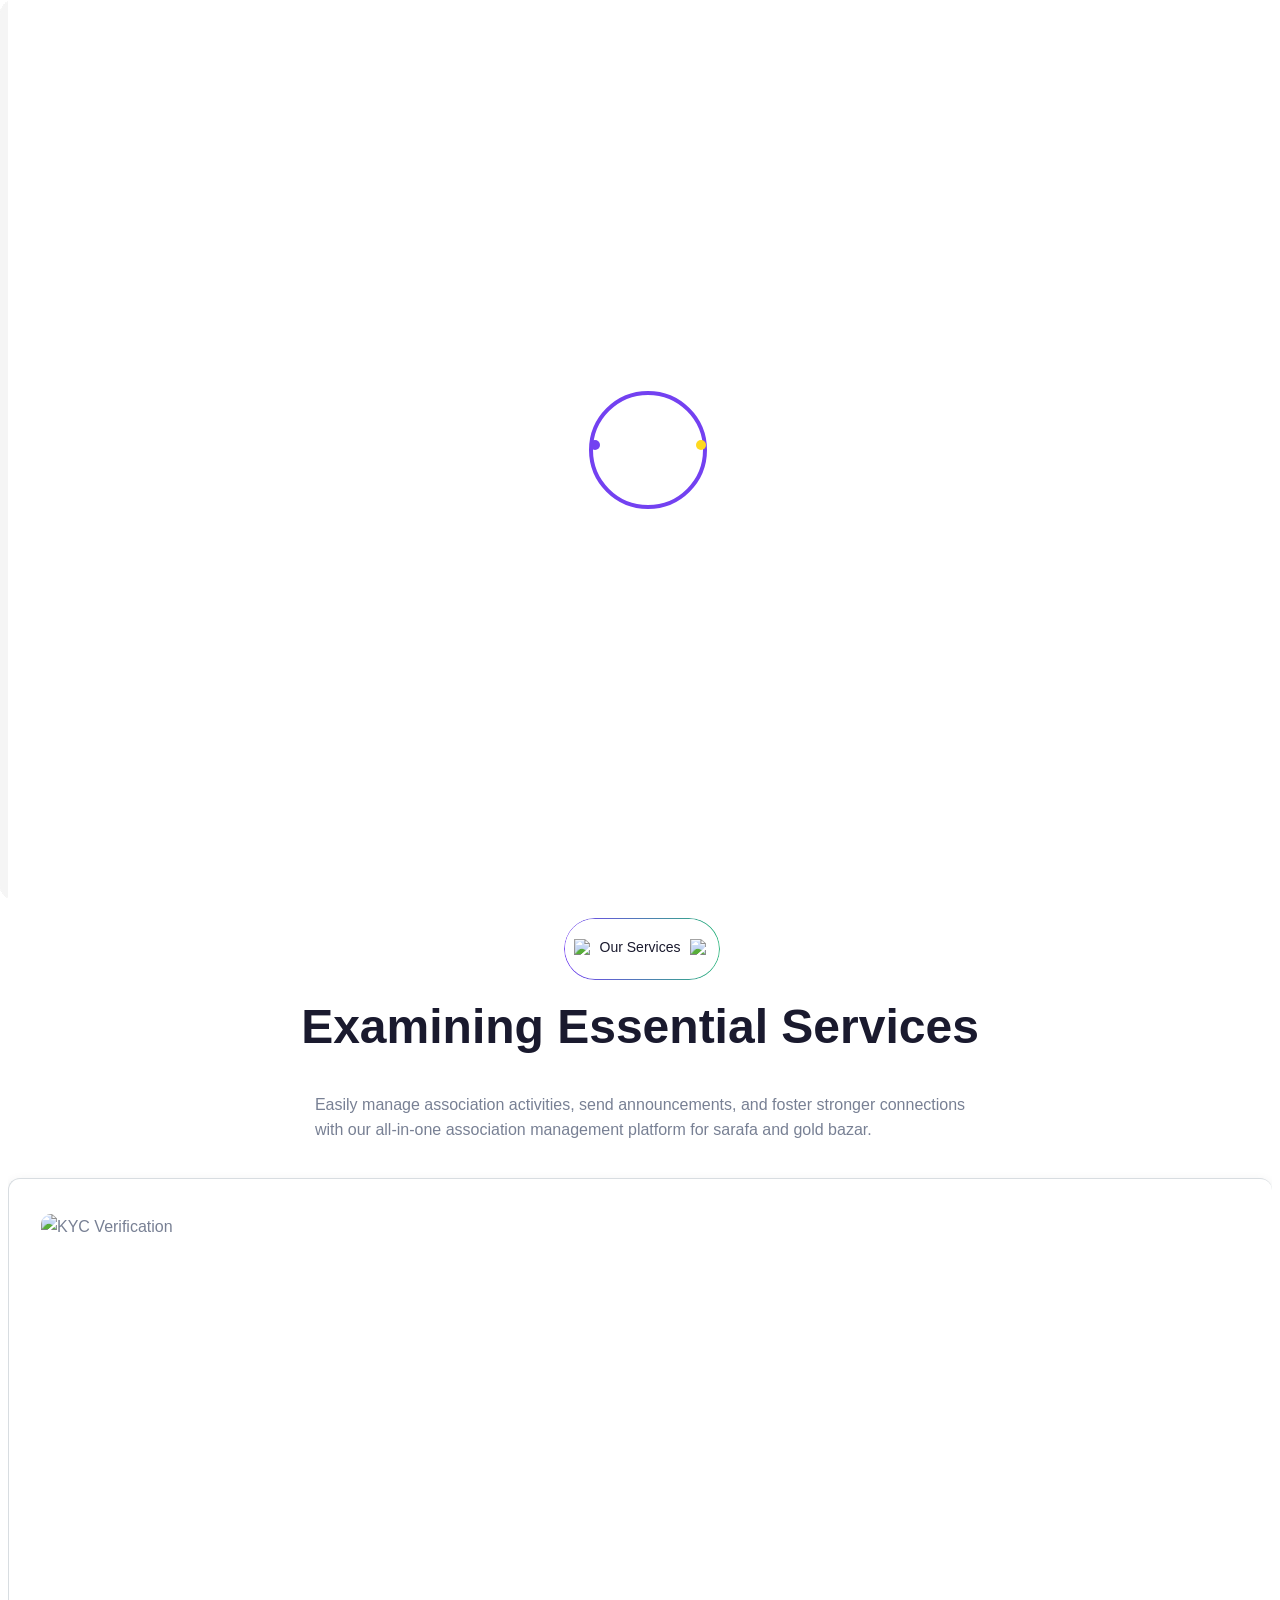
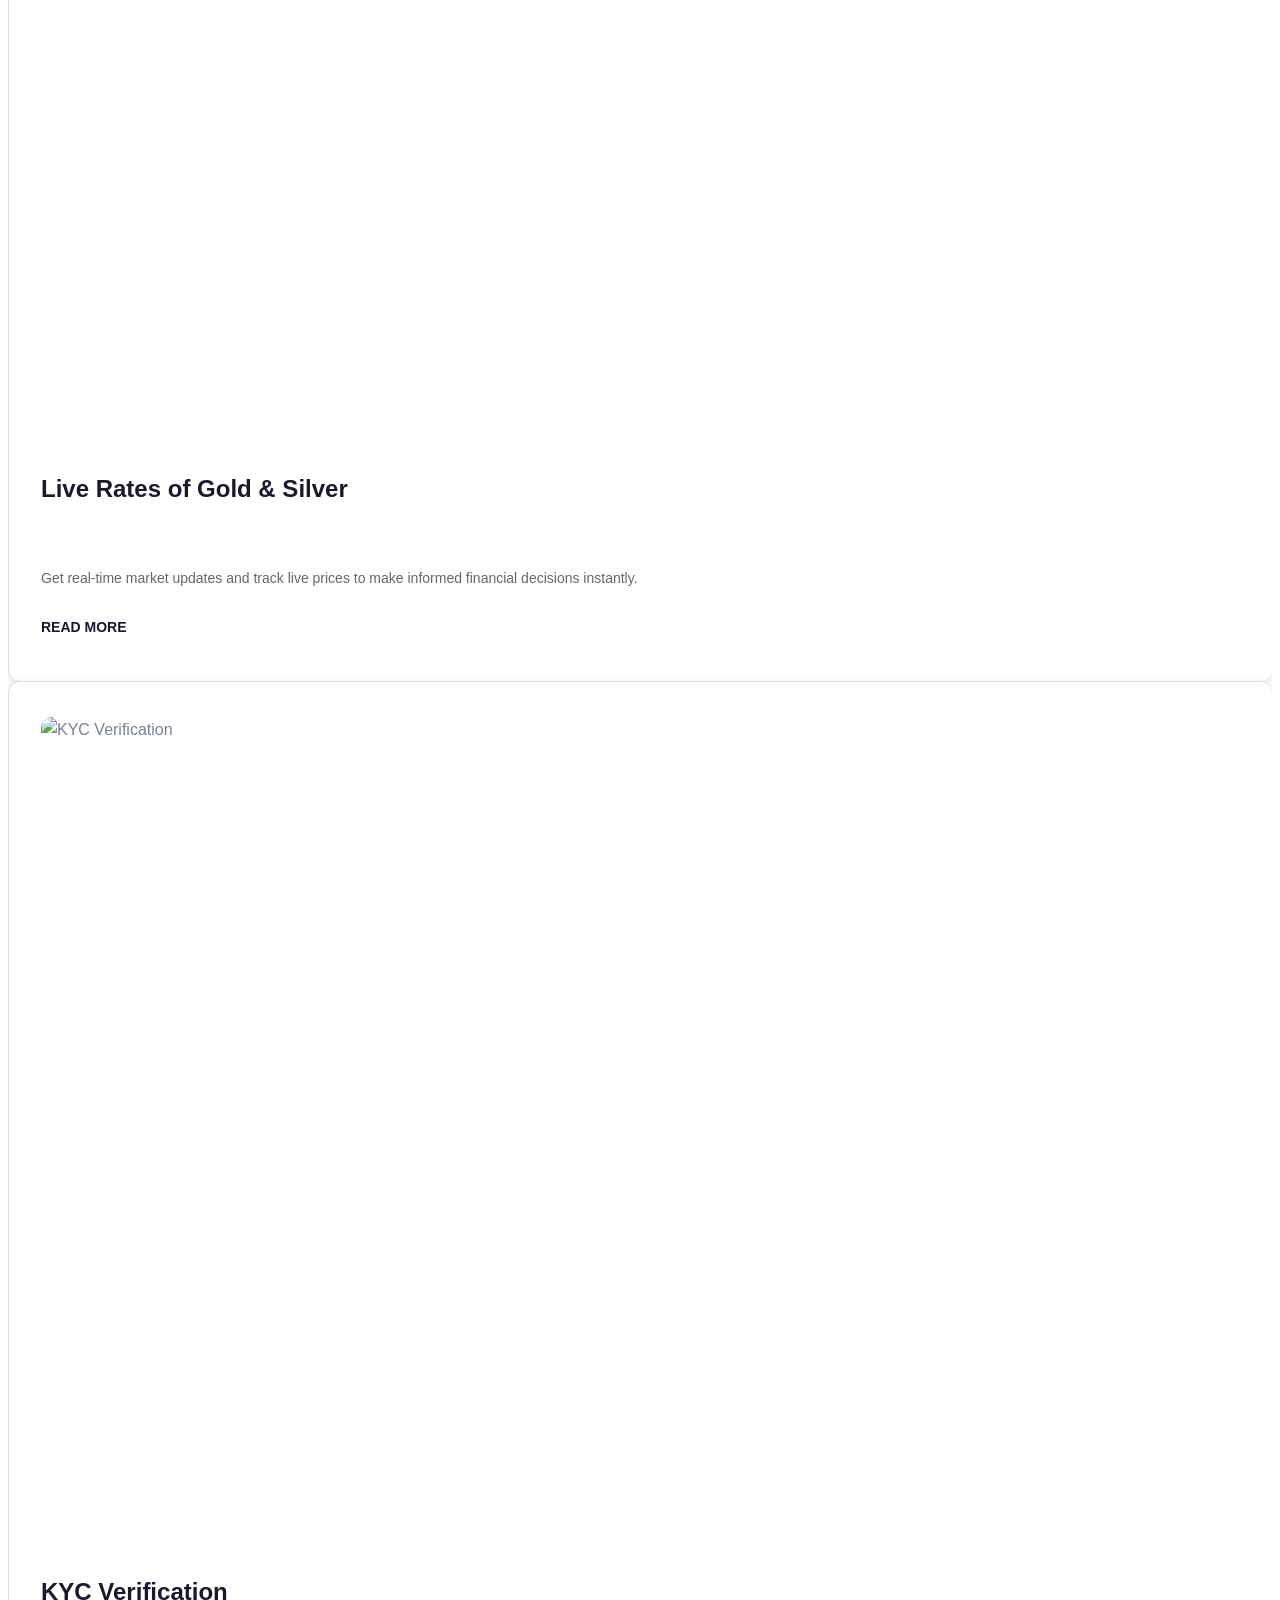
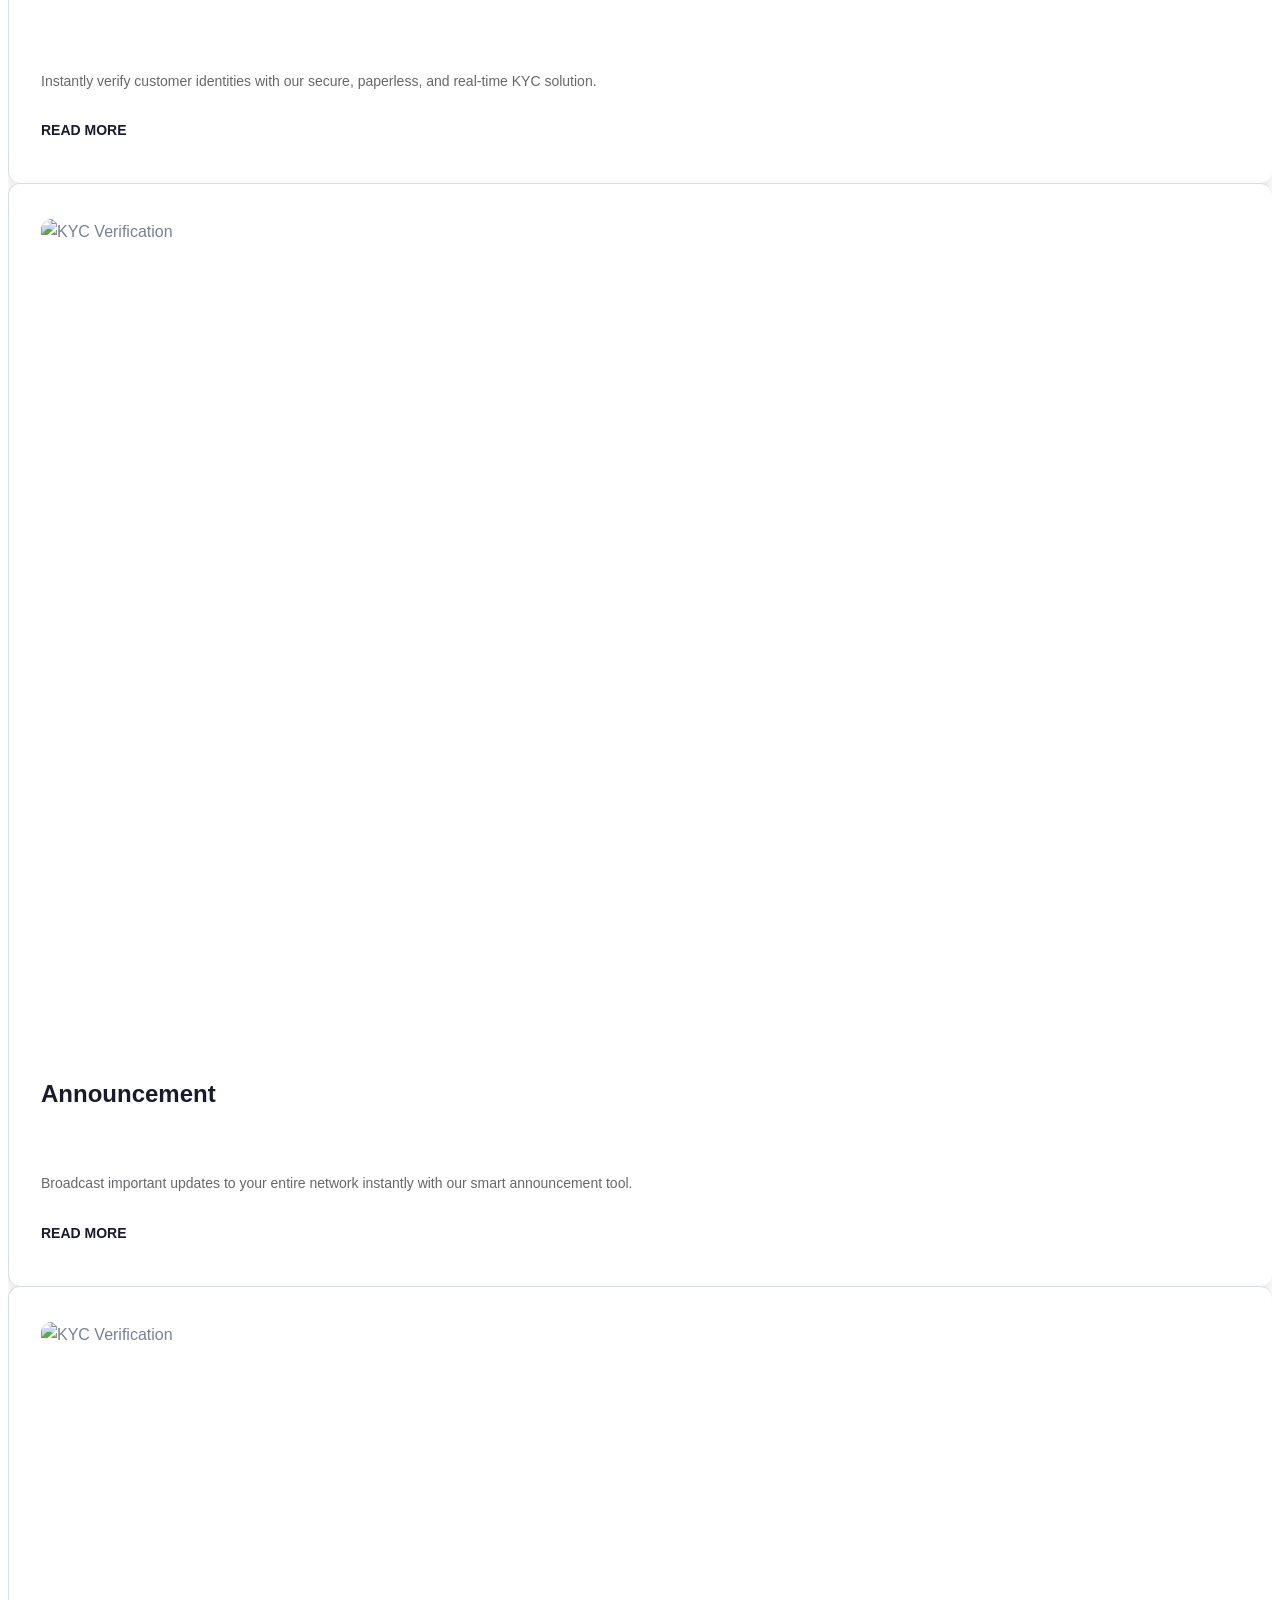
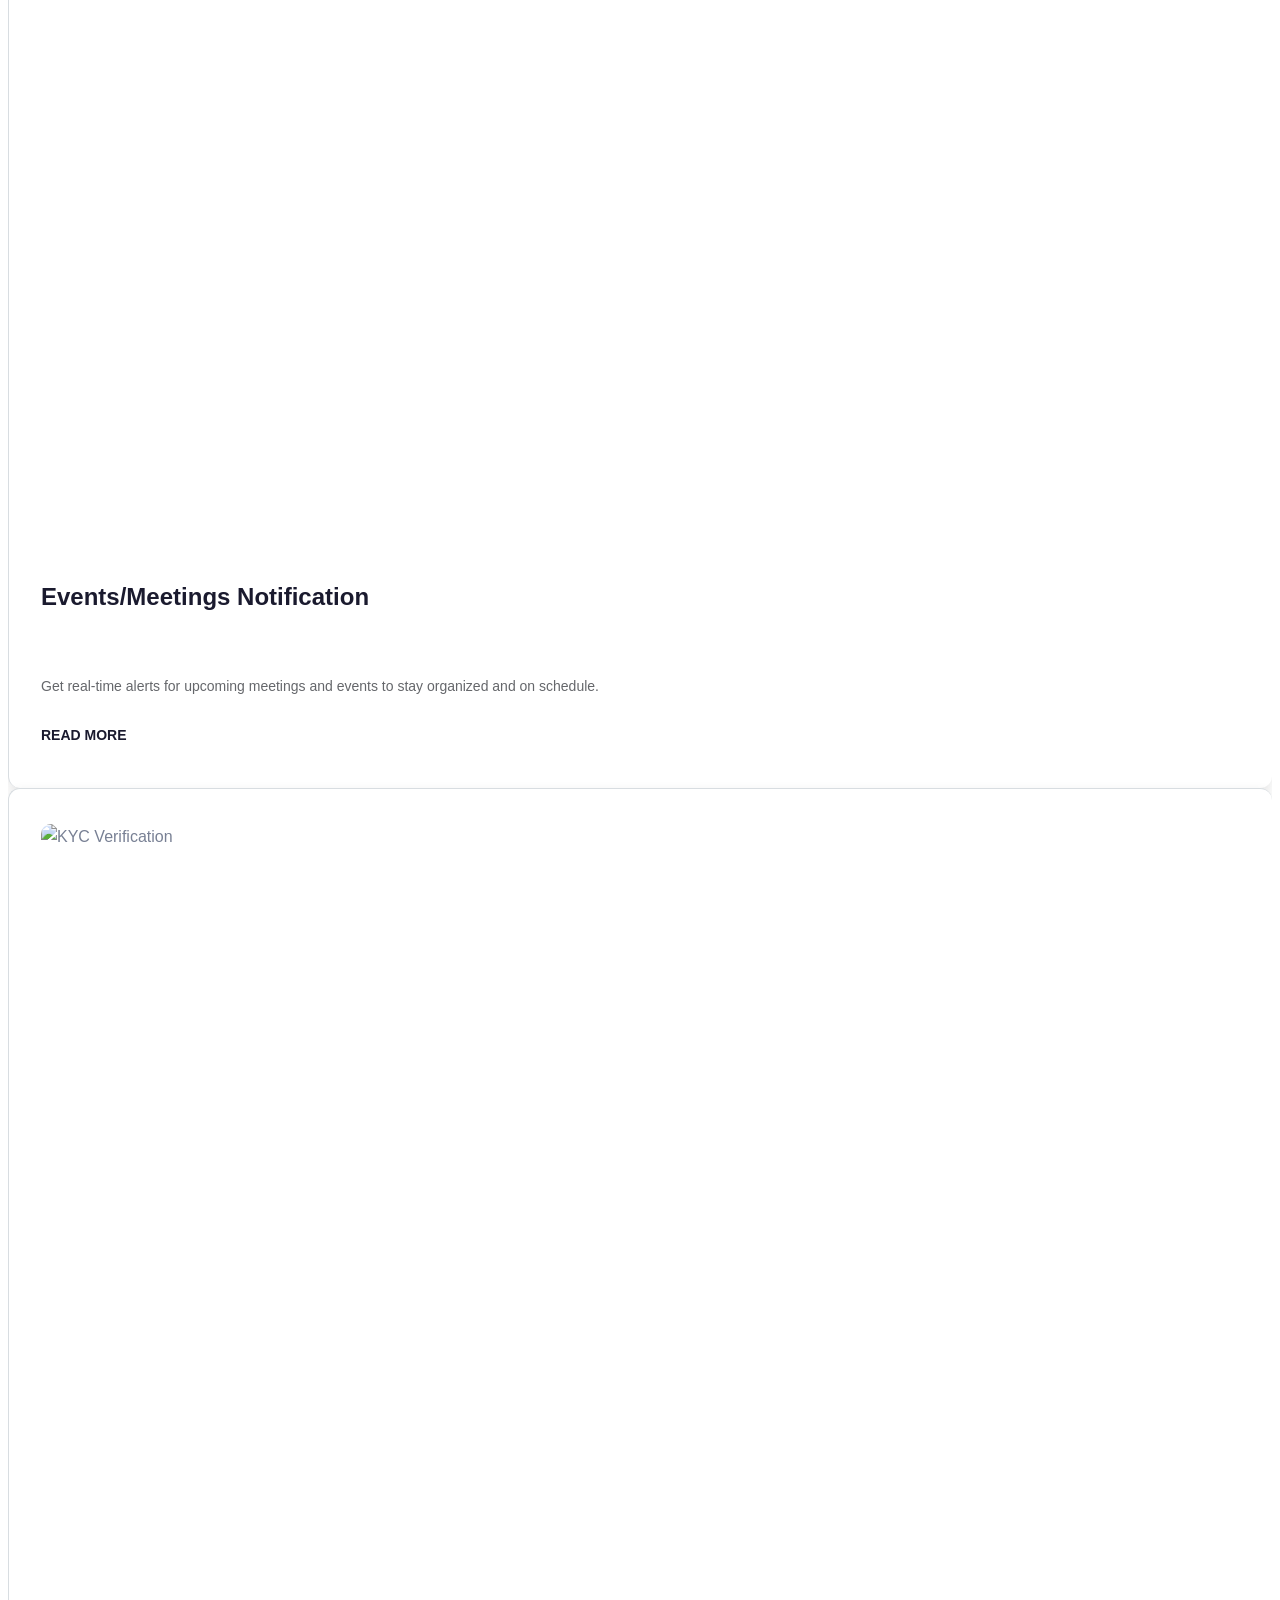
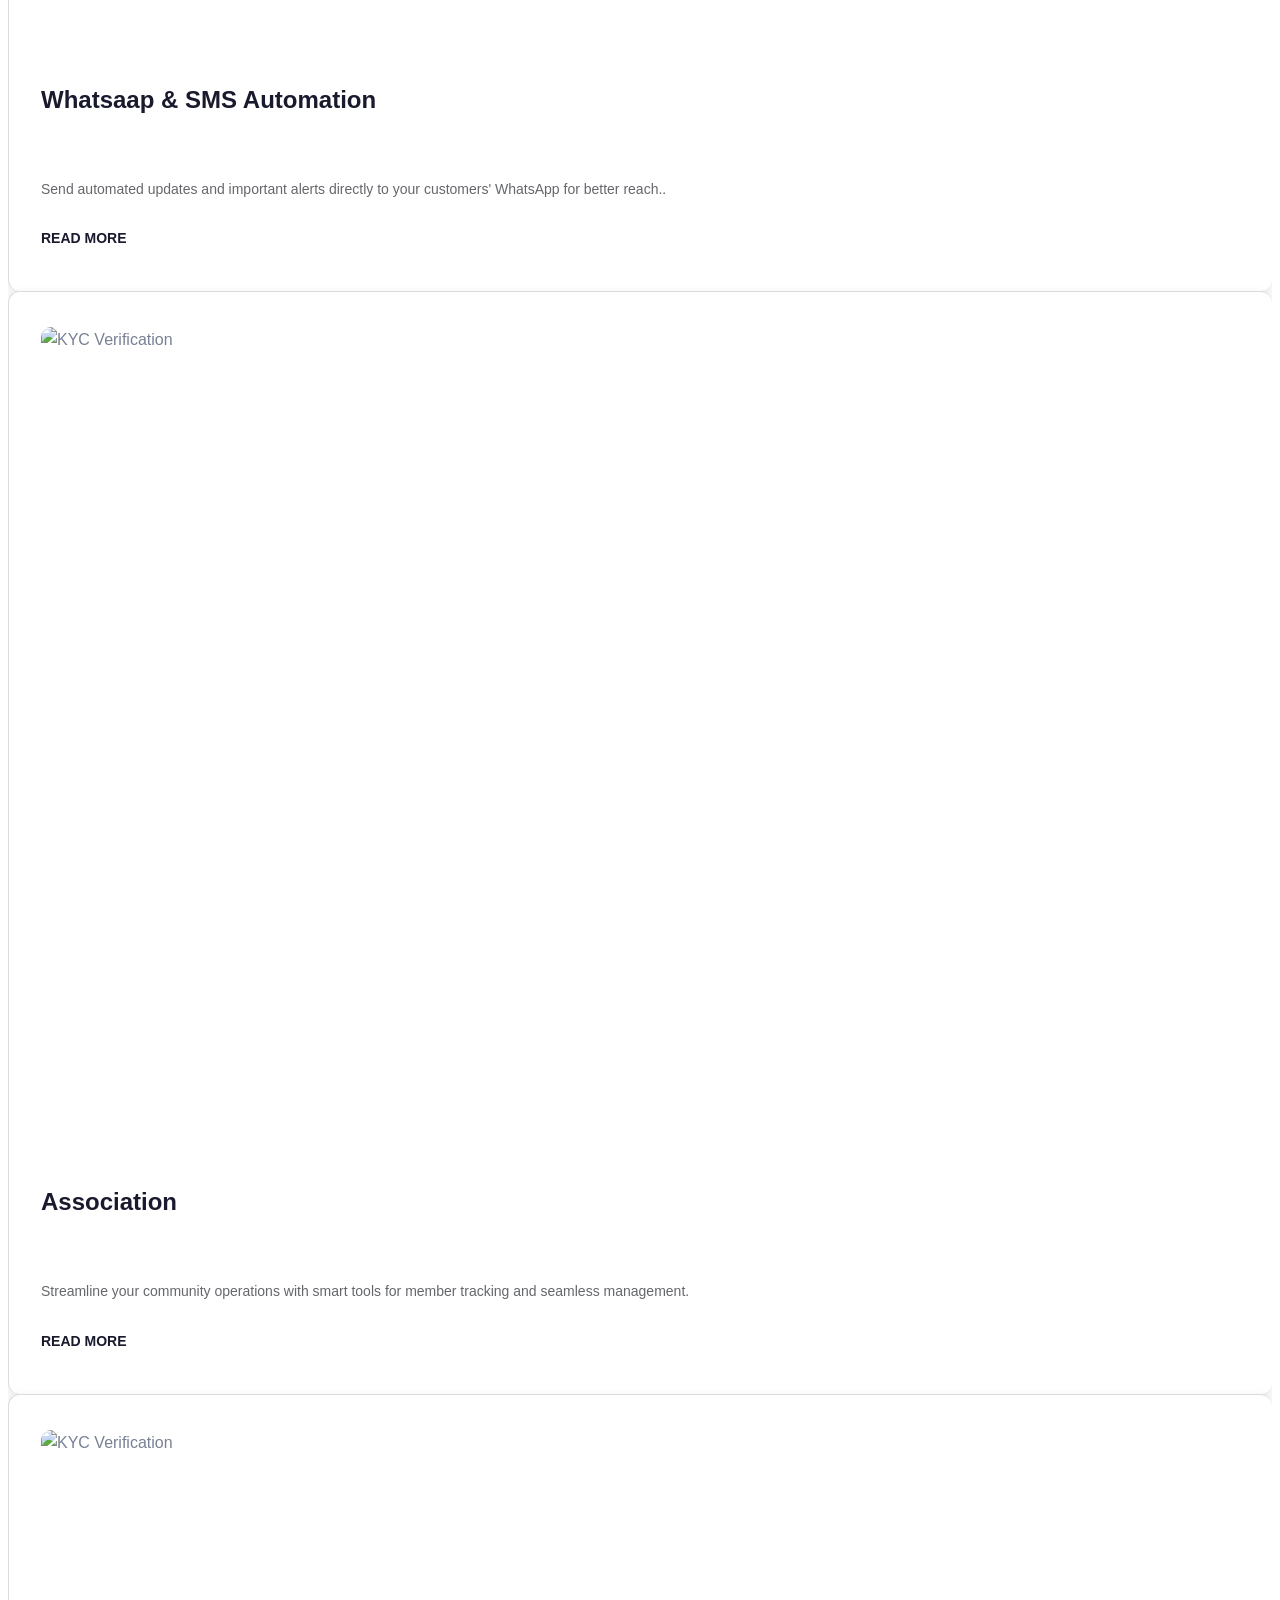
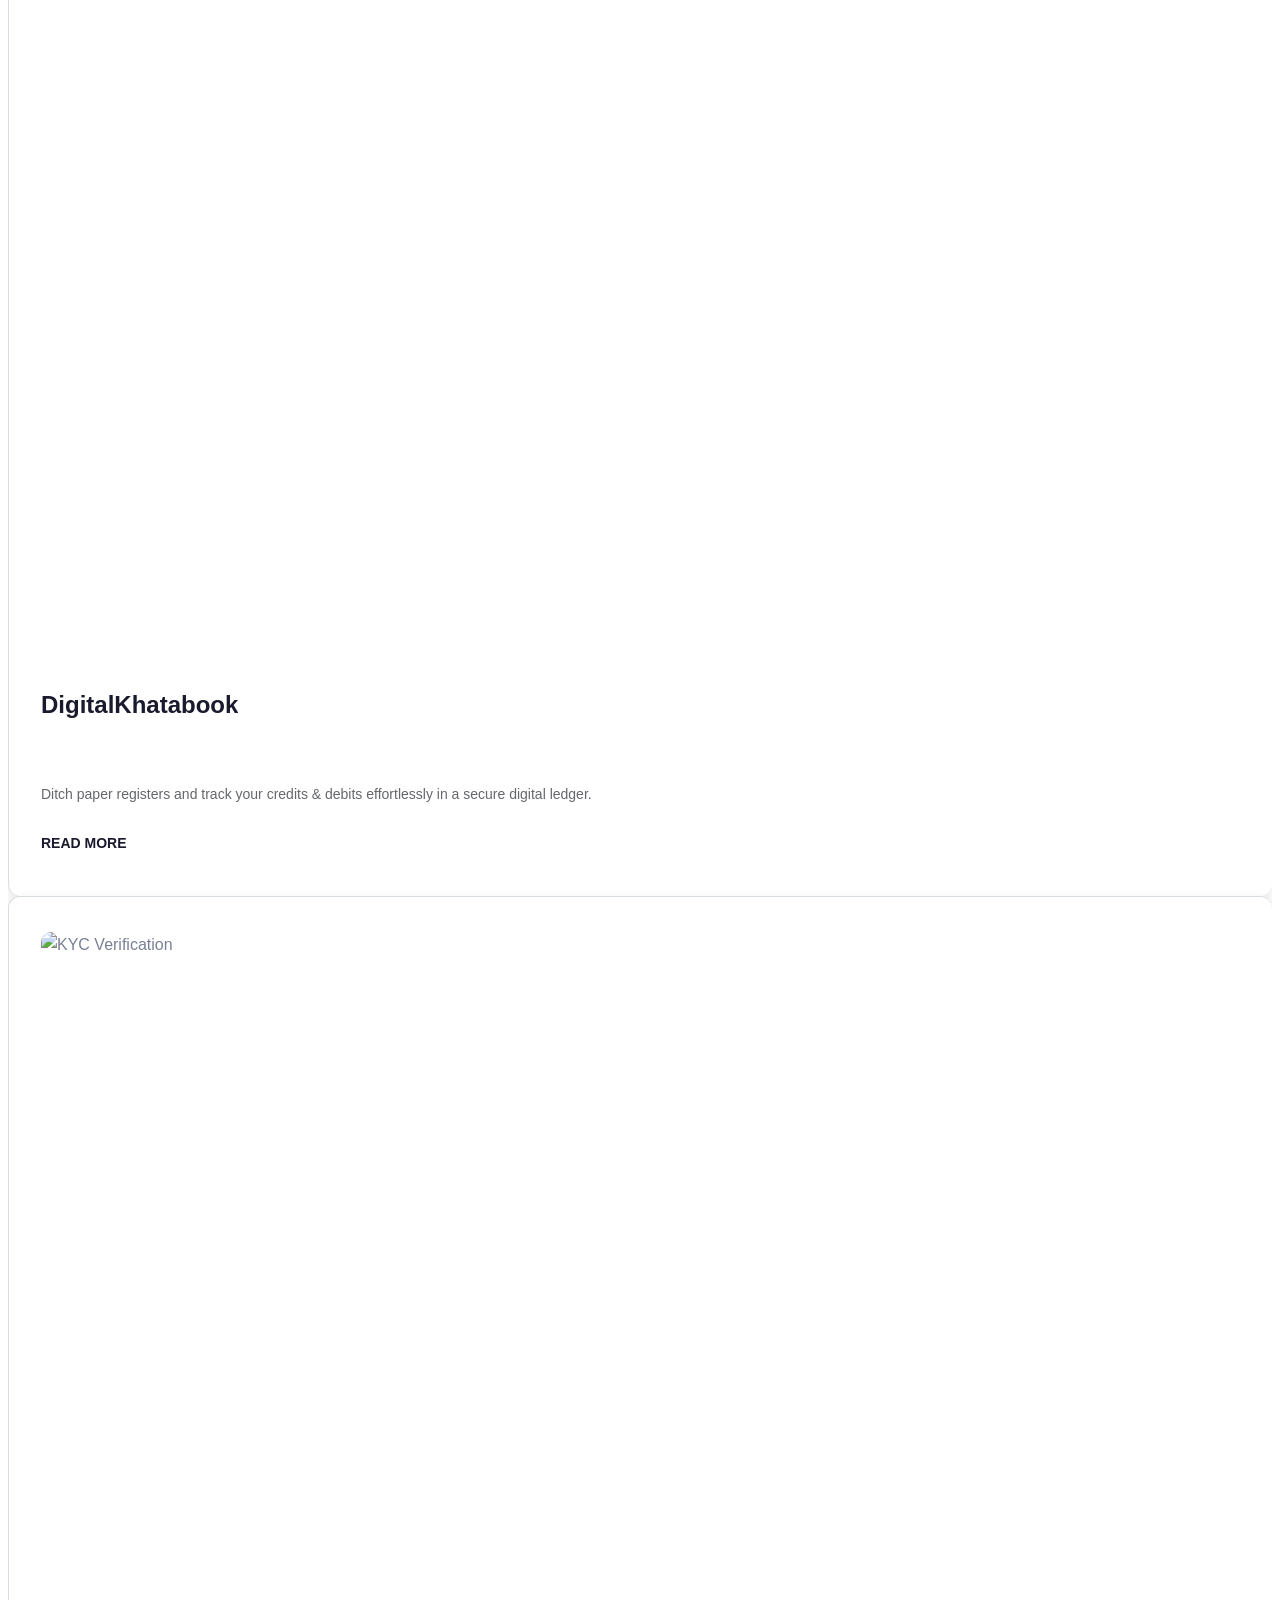
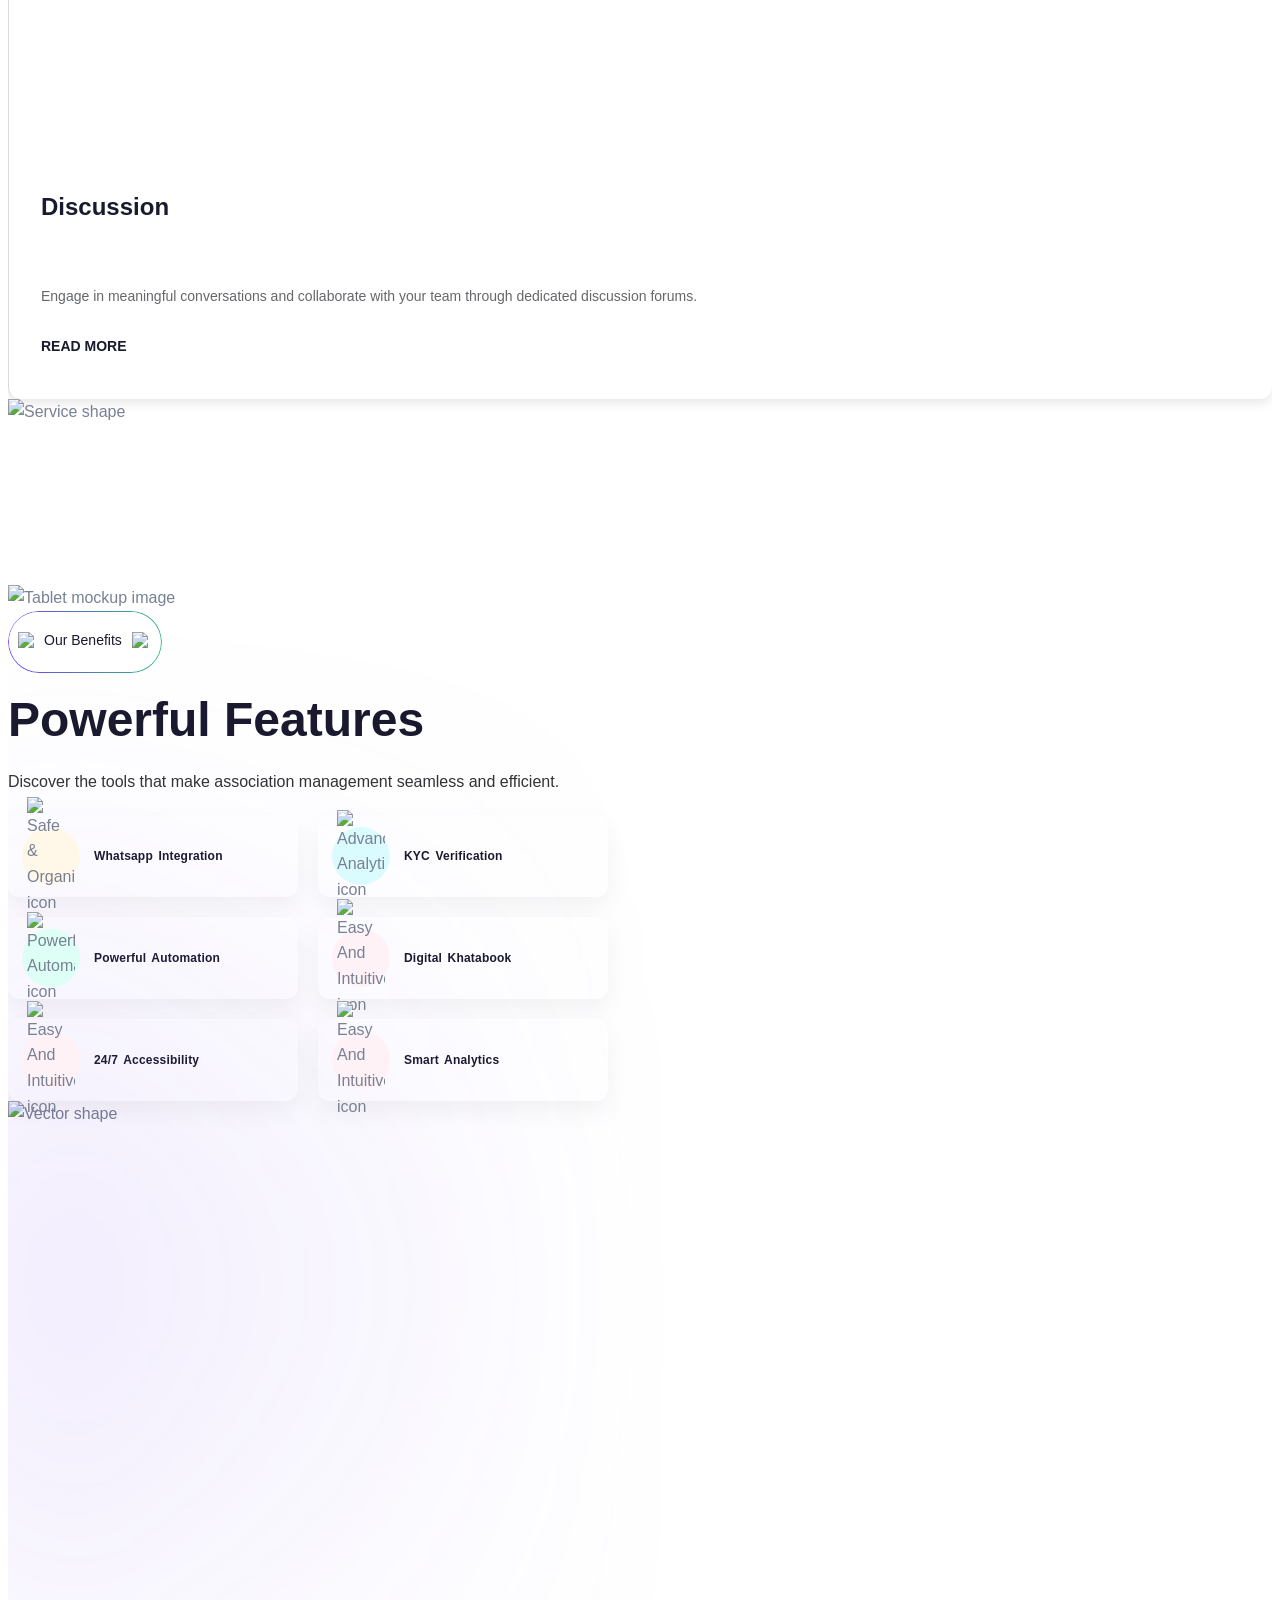
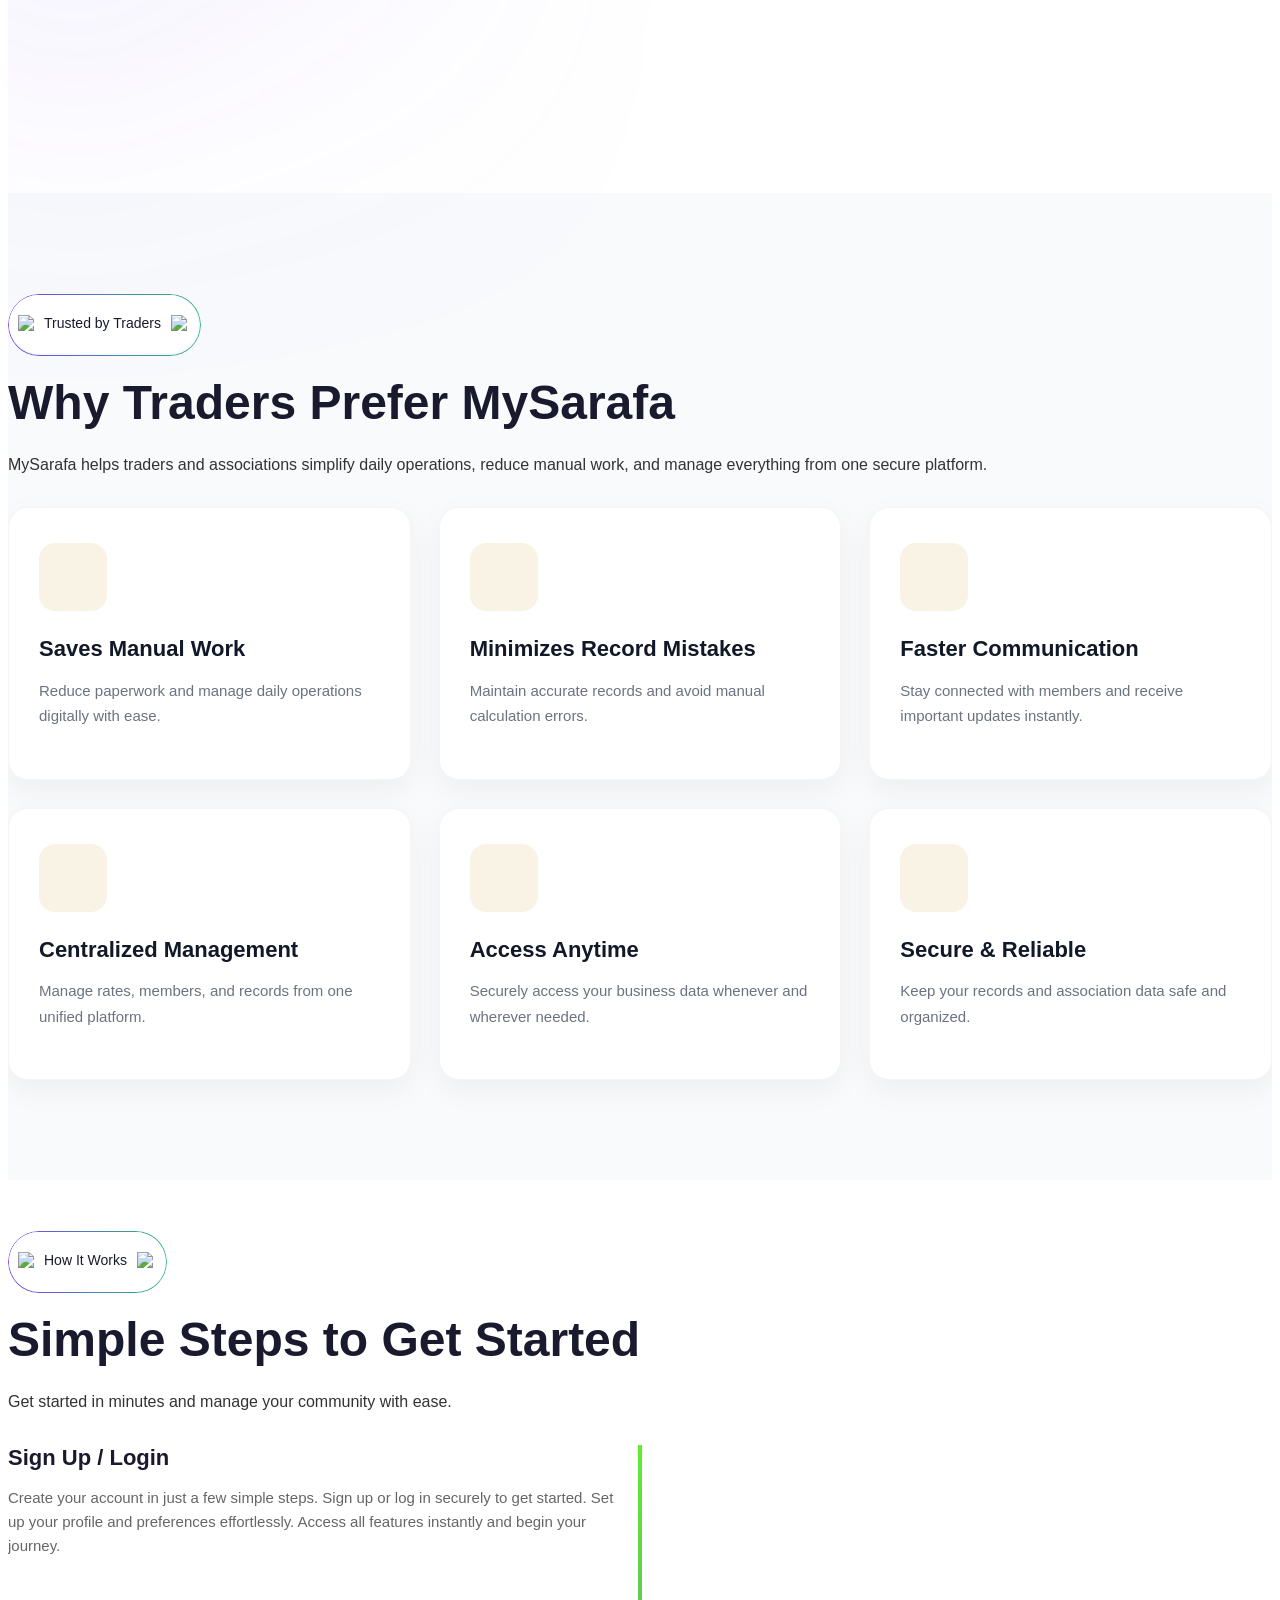
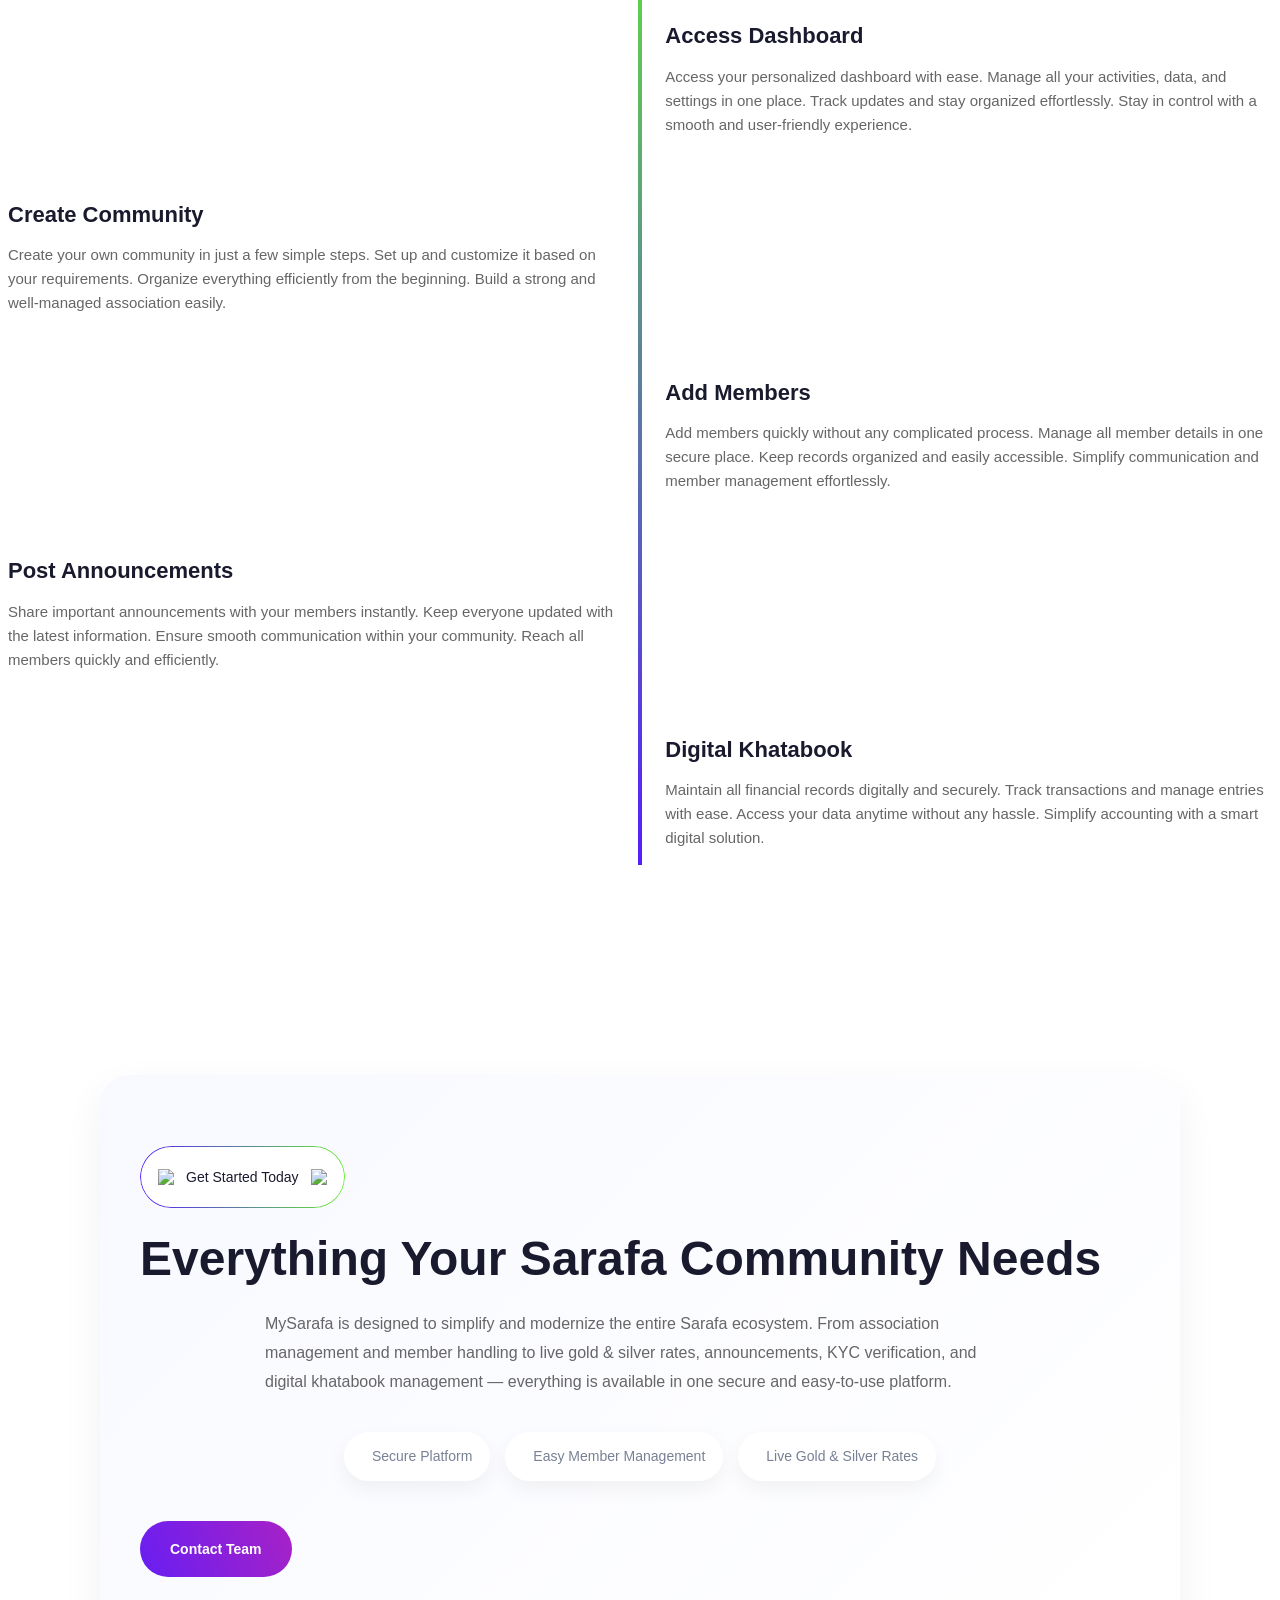
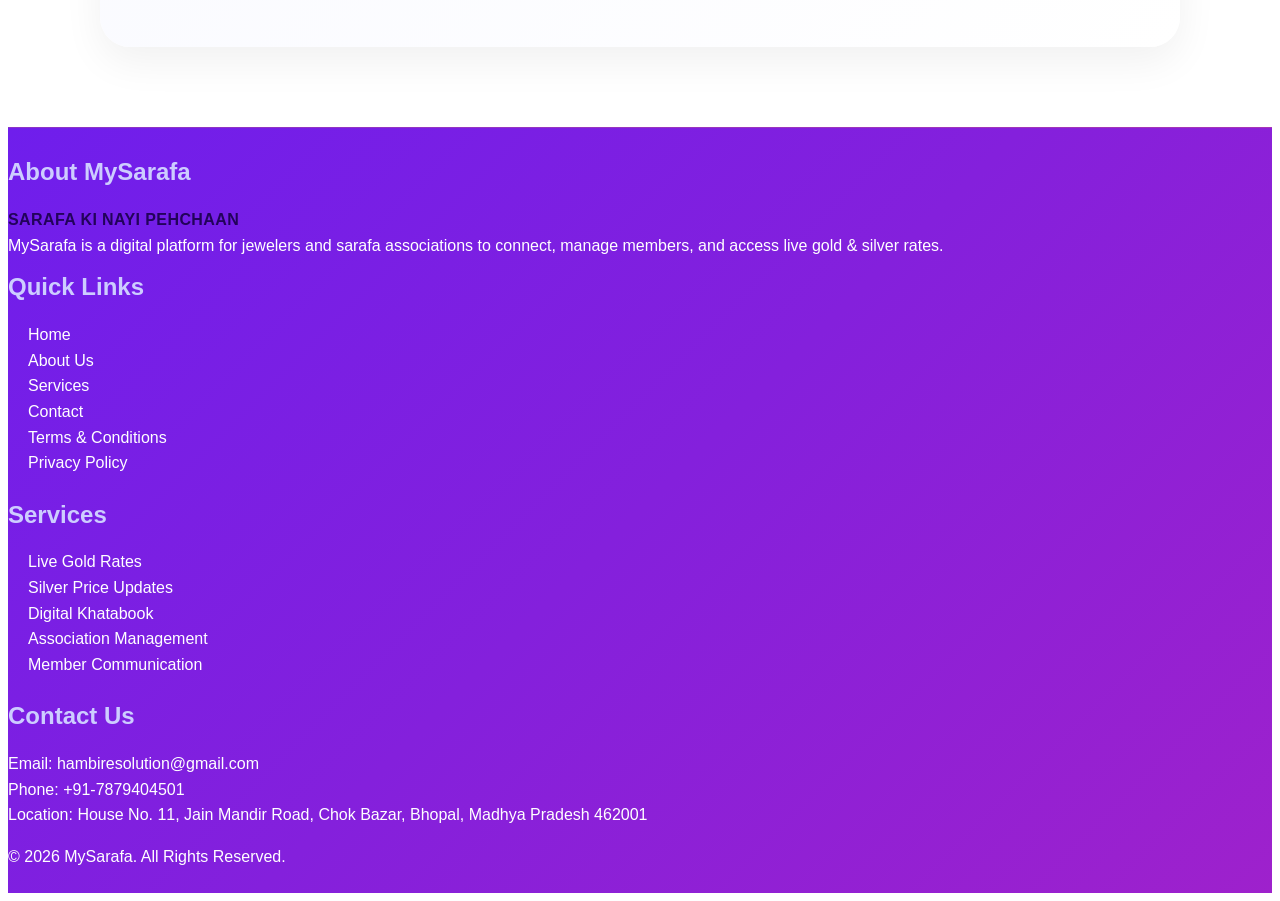
==== commit deccb7f2: "Index Changes" ====
--- a/landing-page/web/html/Mysarafa/index.html
+++ b/landing-page/web/html/Mysarafa/index.html
@@ -1,18 +1,22 @@
 <!DOCTYPE html>
 <html class="no-js" lang="en">
+
 <head>
-    <!-- Google Tag Manager -->
-  <script>(function(w,d,s,l,i){w[l]=w[l]||[];w[l].push({'gtm.start':
-  new Date().getTime(),event:'gtm.js'});var f=d.getElementsByTagName(s)[0],
-  j=d.createElement(s),dl=l!='dataLayer'?'&l='+l:'';j.async=true;j.src=
-  'https://www.googletagmanager.com/gtm.js?id='+i+dl;f.parentNode.insertBefore(j,f);
-  })(window,document,'script','dataLayer','GTM-P45D8MQ9');</script>
+  <!-- Google Tag Manager -->
+  <script>(function (w, d, s, l, i) {
+      w[l] = w[l] || []; w[l].push({
+        'gtm.start':
+          new Date().getTime(), event: 'gtm.js'
+      }); var f = d.getElementsByTagName(s)[0],
+        j = d.createElement(s), dl = l != 'dataLayer' ? '&l=' + l : ''; j.async = true; j.src =
+          'https://www.googletagmanager.com/gtm.js?id=' + i + dl; f.parentNode.insertBefore(j, f);
+    })(window, document, 'script', 'dataLayer', 'GTM-P45D8MQ9');</script>
   <!-- End Google Tag Manager -->
   <!-- Meta Tags -->
+  <title>Sarafa Association App for Jewelers & Gold Traders | My Sarafa</title>
   <meta charset="utf-8">
   <meta http-equiv="x-ua-compatible" content="ie=edge">
   <meta name="viewport" content="width=device-width, initial-scale=1">
-  <title>Mysarafa | Sarafa Association & Gold Bazar Traders App</title>
   <meta name="description"
     content="My Sarafa is a powerful association platform for sarafa owners, jewelers, and gold merchants. Manage your sarafa association, connect with members, organize events, share updates, and grow your jewelry business network in Indore and beyond.">
   <meta name="keywords"
@@ -23,18 +27,22 @@
   <!-- Open Graph -->
   <meta property="og:type" content="website">
   <meta property="og:site_name" content="Mysarafa">
-  <meta property="og:title" content="Mysarafa | Sarafa Association & Gold Bazar Management App">
+  <meta property="og:title" content="Mysarafa | Sarafa Association App for Jewelers & Gold Traders">
   <meta property="og:description"
     content="Association management for sarafa & gold bazar: members, communication, events, KYC, announcements.">
   <meta property="og:url" content="https://mysarafa.com/">
-  <meta property="og:image" content="https://mysarafa.com/assets/img/logo.png">
+  <meta property="og:image" content="https://mysarafa.com/assets/img/new_logo.png">
   <!-- Twitter -->
   <meta name="twitter:card" content="summary_large_image">
   <meta name="twitter:title" content="Mysarafa | Sarafa Association App">
   <meta name="twitter:description" content="Connect sarafa traders & jewelers. Manage association members and events.">
-  <meta name="twitter:image" content="https://mysarafa.com/assets/img/logo.png">
+  <meta name="twitter:image" content="https://mysarafa.com/assets/img/new_logo.png">
   <!-- Favicon Icon -->
-  <link rel="icon" href="assets/img/logo.png">
+  <link rel="icon" href="https://mysarafa.com/assets/img/favicon_logo.png" sizes="96x96">
+
+
+  <link rel="apple-touch-icon" href="https://mysarafa.com/assets/img/new_logo.png">
+
   <!-- Site Title -->
   <link rel="stylesheet" href="assets/css/bootstrap.min.css">
   <link rel="stylesheet" href="assets/css/fontawesome.min.css">
@@ -42,7 +50,7 @@
   <link rel="stylesheet" href="assets/css/odometer.css">
   <link rel="stylesheet" href="assets/css/slick.min.css">
   <link rel="stylesheet" href="assets/css/style.css">
-<script type="application/ld+json">
+  <script type="application/ld+json">
   {
     "@context": "https://schema.org",
     "@type": "SoftwareApplication",
@@ -50,7 +58,7 @@
     "applicationCategory": "BusinessApplication",
     "operatingSystem": "Web, iOS, Android",
     "url": "https://mysarafa.com/",
-    "image": "https://mysarafa.com/assets/img/logo.png",
+    "image": "https://mysarafa.com/assets/img/new_logo.png",
     "description": "My Sarafa is an association and event management app for sarafa merchants, jewelers, and gold traders in Indore and beyond. Manage your sarafa association, network, organize events, and grow your jewelry business.",
     "offers": {
       "@type": "Offer",
@@ -69,7 +77,7 @@
       "url": "https://mysarafa.com/",
       "logo": {
         "@type": "ImageObject",
-        "url": "https://mysarafa.com/assets/img/logo.png"
+        "url": "https://mysarafa.com/assets/img/new_logo.png"
       }
     }
   }
@@ -79,14 +87,14 @@
   <link rel="alternate" href="https://mysarafa.com/" hreflang="en">
 
   <!-- Google tag (gtag.js) -->
-<script async src="https://www.googletagmanager.com/gtag/js?id=G-7Z0K313DJQ"></script>
-<script>
-  window.dataLayer = window.dataLayer || [];
-  function gtag(){dataLayer.push(arguments);}
-  gtag('js', new Date());
-
-  gtag('config', 'G-7Z0K313DJQ');
-</script>
+  <script async src="https://www.googletagmanager.com/gtag/js?id=G-7Z0K313DJQ"></script>
+  <script>
+    window.dataLayer = window.dataLayer || [];
+    function gtag() { dataLayer.push(arguments); }
+    gtag('js', new Date());
+
+    gtag('config', 'G-7Z0K313DJQ');
+  </script>
 
 
 </head>
@@ -94,10 +102,10 @@
 <body>
 
   <!-- Google Tag Manager (noscript) -->
-<noscript><iframe src="https://www.googletagmanager.com/ns.html?id=GTM-P45D8MQ9"
-height="0" width="0" style="display:none;visibility:hidden"></iframe></noscript>
-<!-- End Google Tag Manager (noscript) -->
- 
+  <noscript><iframe src="https://www.googletagmanager.com/ns.html?id=GTM-P45D8MQ9" height="0" width="0"
+      style="display:none;visibility:hidden"></iframe></noscript>
+  <!-- End Google Tag Manager (noscript) -->
+
   <!-- Start Preloader -->
   <div class="cs_preloader cs_white_bg">
     <div class="cs_preloader_in position-relative">
@@ -115,7 +123,7 @@
           </div>
           <div class="cs_main_header_left position-relative z-1">
             <a class="cs_site_branding" href="index.html" aria-label="Home page link">
-              <img src="assets/img/new_logo.png" alt="My Sarafa association app logo" class="logo-img">
+              <img src="assets/img/mysarafa_new_logo.png" alt="My Sarafa association app logo" class="logo-img">
             </a>
           </div>
           <div class="cs_main_header_center">
@@ -123,40 +131,10 @@
               <ul class="cs_nav_list">
                 <li>
                   <a href="index.html" aria-label="Menu link">Home</a>
-                  <!-- <ul>
-                      <li><a href="index-2.html" aria-label="Menu link">Home Main</a></li>
-                      <li><a href="home-v2.html" aria-label="Menu link">Home V2</a></li>
-                      <li><a href="home-v3.html" aria-label="Menu link">Home V3</a></li>
-                    </ul> -->
                 </li>
                 <li><a href="about-us.html" aria-label="Menu link">About Us</a></li>
                 <li>
                   <a href="services.html" aria-label="Menu link">Services</a>
-                  <!-- <ul>
-                      <li><a href="services.html" aria-label="Menu link">Services</a></li>
-                      <li><a href="service-details.html" aria-label="Menu link">Service Details</a></li>
-                    </ul> -->
-                </li>
-                <li>
-                  <a href="" aria-label="Menu link">Pages</a>
-                  <!-- <ul>
-                      <li><a href="team.html" aria-label="Menu link">Our Team</a></li>
-                      <li><a href="team-details.html" aria-label="Menu link">Team Details</a></li>
-                      <li><a href="projects.html" aria-label="Menu link">Our Projects</a></li>
-                      <li><a href="project-details.html" aria-label="Menu link">Project Details</a></li>
-                      <li><a href="pricing.html" aria-label="Menu link">Our Pricing</a></li>
-                      <li><a href="integrations.html" aria-label="Menu link">Integrations</a></li>
-                      <li><a href="faqs.html" aria-label="Menu link">FAQ & Answer</a></li>
-                      <li><a href="error.html" aria-label="Menu link">Error</a></li>
-                    </ul> -->
-                </li>
-                <li>
-                  <a href="blog.html" aria-label="Menu link">Blog</a>
-                  <!-- <ul>
-                      <li><a href="blog.html" aria-label="Menu link">Blog</a></li>
-                      <li><a href="blog-standard.html" aria-label="Menu link">Blog Standard</a></li>
-                      <li><a href="blog-details.html" aria-label="Menu link">Blog Details</a></li>
-                    </ul> -->
                 </li>
                 <li><a href="contact.html" aria-label="Menu link">Contact Us</a></li>
               </ul>
@@ -177,16 +155,10 @@
   <!-- Start Hero Section -->
   <!-- <section class="cs_hero cs_style_3 position-relative">
       <div class="cs_hero_content cs_bg_filed cs_radius_50 position-relative z-1" data-src="assets/img/hero-bg-3.svg"> -->
-  <section class="cs_page_heading cs_bg_filed text-center cs_gray_bg_2 position-relative overflow-hidden"
+  <!-- <section class="cs_page_heading cs_bg_filed text-center cs_gray_bg_2 position-relative overflow-hidden"
     data-src="assets/img/page-heading-bg.svg">
     <div class="container custom-container">
       <div class="row cs_gap_y_40">
-        <!-- <div class="col-lg-5 order-lg-2">
-        <div class="cs_hero_thumbnail">
-          <img src="assets/img/image(4).png" alt="Hero image" class="mockup-img1">
-          
-        </div>
-      </div> -->
 
         <div class="col-lg-7 order-lg-1">
           <div class="cs_hero_text position-relative z-1">
@@ -200,7 +172,7 @@
               </span>
             </p>
             <h1 class="cs_hero_title cs_fs_60 cs_mb_18 wow fadeInDown">
-              The Complete Association Platform
+              The Complete Sarafa Association Platform
               <span class="cs_has_shape position-relative"></span>
             </h1>
             <p class="cs_hero_desc cs_mb_30">
@@ -219,21 +191,79 @@
                 <span class="cs_btn_icon"><i class="fa-solid fa-arrow-right"></i></span>
               </a>
             </div>
-            <!-- Add stats -->
-            <!-- <div class="cs_hero_stats">
-            <div class="cs_stat_item">
-              <h3 class="cs_fs_30 cs_semibold mb-0">3.5k+</h3>
-              <p class="cs_heading_color mb-0">Active Customers</p>
-            </div>
-            <div class="cs_stat_item">
-              <h3 class="cs_fs_30 cs_semibold mb-0">99%</h3>
-              <p class="cs_heading_color mb-0">Customer Satisfaction</p>
-            </div>
-          </div> -->
+
           </div>
         </div>
       </div>
     </div>
+  </section> -->
+  <section class="cs_page_heading cs_bg_filed text-center cs_gray_bg_2 position-relative overflow-hidden"
+    data-src="assets/img/page-heading-bg.svg">
+
+    <div class="container custom-container">
+      <div class="row cs_gap_y_40 align-items-center">
+
+        <!-- LEFT CONTENT -->
+        <div class="col-lg-6 order-lg-1">
+          <div class="cs_hero_text position-relative z-1 text-lg-start text-center">
+
+            <p class="cs_hero_subtitle cs_heading_color cs_heading_font cs_mb_28">
+              <span class="cs_theme_color_4">
+                <img src="assets/img/icons/star-1.svg" alt="Star icon">
+              </span>
+
+              <span>Supercharge Your Association With Us</span>
+
+              <span class="cs_theme_color_4">
+                <img src="assets/img/icons/star-1.svg" alt="Star icon">
+              </span>
+            </p>
+
+            <h1 class="cs_hero_title cs_fs_60 cs_mb_18 wow fadeInDown">
+              The Complete Sarafa Association Platform
+              <span class="cs_has_shape position-relative"></span>
+            </h1>
+
+            <p class="cs_hero_desc cs_mb_30">
+              Manage your sarafa association effortlessly with tools for communication,
+              event organization, and member engagement.
+            </p>
+
+            <div class="cs_btns_group">
+              <a href="http://app.mysarafa.com/" aria-label="Get started button"
+                class="cs_btn cs_style_1 cs_bg_1 cs_fs_14 cs_bold cs_white_color text-uppercase">
+
+                <span>Start now It's Free</span>
+
+                <span class="cs_btn_icon">
+                  <i class="fa-solid fa-arrow-right"></i>
+                </span>
+              </a>
+
+              <a href="contact.html" aria-label="About page link"
+                class="cs_btn cs_style_1 cs_outline cs_fs_14 cs_bold cs_heading_color text-uppercase">
+
+                <span>Schedule Demo</span>
+
+                <span class="cs_btn_icon">
+                  <i class="fa-solid fa-arrow-right"></i>
+                </span>
+              </a>
+            </div>
+
+          </div>
+        </div>
+
+        <!-- RIGHT IMAGE -->
+        <div class="col-lg-6 order-lg-2">
+          <div class="cs_hero_img">
+            <img src="assets/img/HomeDashboard-Photoroom.png" alt="MySarafa Hero Image">
+          </div>
+        </div>
+
+      </div>
+    </div>
+
   </section>
   <!-- End Hero Section -->
   <!-- Start Brands Section -->
@@ -248,15 +278,6 @@
         </h2>
         <div class="cs_horizontal_slider_wrapper">
           <div class="cs_slider_in">
-            <!-- <div class="cs_brands_list">
-                <div class="cs_center">
-                  <img src="assets/img/ju_logo.png" alt="Brand logo">
-                </div>
-                <div class="cs_center">
-                  <img src="assets/img/hambire_logo.png" alt="Brand logo">
-                </div>
-               
-              </div> -->
             <div class="cs_brands_list">
               <div class="cs_center">
                 <img src="assets/img/ju_logo.png" alt="Brand logo" class="slider-img">
@@ -334,24 +355,21 @@
               </div>
             </div>
           </div> -->
-        <div class="col-xl-4 col-md-6">
+        <div class="col-xl-3 col-lg-4 col-md-6">
           <div class="cs_iconbox cs_style_4 cs_radius_15 position-relative overflow-hidden">
             <div class="cs_iconbox_content cs_radius_15 position-relative">
               <div class="cs_iconbox_header cs_mb_17">
-                <span class="cs_iconbox_icon cs_heading_color">
-                  <svg width="60" height="60" viewBox="0 0 60 60" fill="none" xmlns="http://www.w3.org/2000/svg">
-                    <path
-                      d="M30 17.614C27.5503 17.6141 25.1557 18.3407 23.1189 19.7017C21.0821 21.0628 19.4947 22.9973 18.5573 25.2606C17.6199 27.5238 17.3748 30.0142 17.8528 32.4168C18.3308 34.8194 19.5105 37.0263 21.2427 38.7585C22.975 40.4906 25.1819 41.6702 27.5846 42.1481C29.9872 42.6259 32.4776 42.3806 34.7408 41.4431C37.004 40.5056 38.9384 38.9181 40.2993 36.8812C41.6603 34.8444 42.3867 32.4497 42.3867 30C42.383 26.716 41.0767 23.5677 38.7546 21.2456C36.4324 18.9236 33.2839 17.6175 30 17.614ZM36.0276 21.394C35.6852 21.6338 35.3288 21.8529 34.9603 22.0502C34.688 21.4289 34.3597 20.8336 33.9796 20.2717C34.7019 20.5685 35.3888 20.9449 36.0276 21.394ZM30 19.6193C31.1383 19.6193 32.3437 20.7912 33.235 22.7845C31.1322 23.4657 28.868 23.4657 26.7653 22.7845C27.6562 20.7907 28.8617 19.6193 30 19.6193ZM30 25.1702C31.3157 25.1697 32.6229 24.9594 33.8725 24.5475C34.2846 26.0193 34.5198 27.535 34.5732 29.0625H25.4269C25.4802 27.5349 25.7155 26.0191 26.1276 24.5471C27.3772 24.9592 28.6843 25.1695 30 25.1702ZM34.5732 30.9375C34.5228 32.3301 34.3239 33.7134 33.9798 35.0638C31.3993 34.1858 28.6008 34.1858 26.0203 35.0638C25.6762 33.7134 25.4772 32.3301 25.4269 30.9375H34.5732ZM26.0205 20.272C25.6404 20.8337 25.3121 21.4289 25.0399 22.0501C24.6712 21.8529 24.3147 21.6337 23.9722 21.3939C24.6111 20.9449 25.2982 20.5686 26.0205 20.272ZM22.5027 22.6406C23.0937 23.0901 23.724 23.4853 24.3859 23.8216C23.8865 25.5262 23.6053 27.2872 23.5489 29.0625H19.5313C19.7473 26.6421 20.7976 24.372 22.5027 22.6406ZM19.5313 30.9375H23.5489C23.6032 32.5837 23.8481 34.2181 24.2788 35.8079C23.5683 36.1769 22.8953 36.6141 22.2694 37.1133C20.6996 35.4136 19.7368 33.242 19.5313 30.9375ZM23.6811 38.3941C24.0662 38.104 24.4709 37.8408 24.8923 37.6064C25.1934 38.3508 25.5716 39.0617 26.0205 39.7275C25.1868 39.3851 24.4006 38.937 23.6811 38.3941ZM30 40.3807C28.793 40.3807 27.5096 39.0633 26.6069 36.8446C28.8065 36.0922 31.1936 36.0922 33.3932 36.8446C32.4905 39.0633 31.207 40.3807 30 40.3807ZM33.9796 39.728C34.4285 39.0622 34.8066 38.3513 35.1077 37.6069C35.529 37.8413 35.9337 38.1045 36.3189 38.3946C35.5995 38.9375 34.8133 39.3857 33.9796 39.728ZM37.7307 37.1138C37.1048 36.6144 36.4318 36.1771 35.7212 35.8079C36.1519 34.2181 36.3968 32.5837 36.451 30.9375H40.4688C40.2633 33.242 39.3005 35.4141 37.7307 37.1138ZM36.451 29.0625C36.3948 27.2873 36.1136 25.5265 35.6141 23.8221C36.276 23.4857 36.9062 23.0903 37.4971 22.6406C39.2022 24.372 40.2527 26.6421 40.4688 29.0625H36.451ZM2.18543 16.4666H3.53308V18.9339C3.53309 19.0984 3.57641 19.2601 3.65869 19.4026C3.74098 19.5451 3.85933 19.6635 4.00185 19.7457C4.14436 19.828 4.30603 19.8713 4.47059 19.8713C4.63515 19.8713 4.79682 19.828 4.93933 19.7457L10.6189 16.4666H18.4399C19.0193 16.4658 19.5747 16.2353 19.9843 15.8256C20.3939 15.4159 20.6243 14.8604 20.625 14.2811V2.93918C20.6243 2.35977 20.3939 1.80427 19.9842 1.39457C19.5745 0.984861 19.019 0.754401 18.4396 0.75375H2.18543C1.60602 0.754401 1.05052 0.984861 0.640817 1.39457C0.23111 1.80427 0.000651356 2.35977 0 2.93918V14.2811C0.000651298 14.8605 0.231107 15.416 0.64081 15.8257C1.05051 16.2354 1.60601 16.4659 2.18543 16.4666ZM1.875 2.93918C1.87606 2.85718 1.90911 2.77884 1.9671 2.72085C2.02509 2.66286 2.10343 2.62981 2.18543 2.62875H18.4393C18.5214 2.62975 18.5998 2.66277 18.6578 2.72077C18.7159 2.77876 18.7489 2.85714 18.75 2.93918V14.2811C18.7489 14.3631 18.7159 14.4414 18.6579 14.4994C18.5999 14.5574 18.5216 14.5905 18.4396 14.5916H10.3675C10.2029 14.5916 10.0412 14.6349 9.89871 14.7172L5.40773 17.3101V15.5289C5.40773 15.2802 5.30896 15.0418 5.13315 14.866C4.95733 14.6901 4.71887 14.5914 4.47023 14.5914H2.18508C2.10317 14.5902 2.02495 14.5571 1.96704 14.4992C1.90914 14.4412 1.87612 14.363 1.875 14.2811V2.93918ZM4.51793 8.61023C4.51793 8.36159 4.6167 8.12314 4.79252 7.94732C4.96833 7.77151 5.20679 7.67273 5.45543 7.67273C5.64085 7.67273 5.8221 7.72772 5.97627 7.83073C6.13045 7.93375 6.25061 8.08016 6.32156 8.25147C6.39252 8.42277 6.41109 8.61127 6.37491 8.79313C6.33874 8.97499 6.24945 9.14204 6.11834 9.27315C5.98723 9.40426 5.82018 9.49355 5.63833 9.52972C5.45647 9.56589 5.26797 9.54733 5.09666 9.47637C4.92536 9.40541 4.77894 9.28525 4.67593 9.13108C4.57291 8.97691 4.51793 8.79565 4.51793 8.61023ZM9.375 8.61023C9.375 8.36159 9.47377 8.12314 9.64958 7.94732C9.8254 7.77151 10.0639 7.67273 10.3125 7.67273C10.4979 7.67273 10.6792 7.72772 10.8333 7.83073C10.9875 7.93375 11.1077 8.08016 11.1786 8.25147C11.2496 8.42277 11.2682 8.61127 11.232 8.79313C11.1958 8.97499 11.1065 9.14204 10.9754 9.27315C10.8443 9.40426 10.6773 9.49355 10.4954 9.52972C10.3135 9.56589 10.125 9.54733 9.95373 9.47637C9.78242 9.40541 9.63601 9.28525 9.53299 9.13108C9.42998 8.97691 9.375 8.79565 9.375 8.61023ZM14.2322 8.61023C14.2322 8.36159 14.331 8.12314 14.5068 7.94732C14.6826 7.77151 14.921 7.67273 15.1697 7.67273C15.3551 7.67273 15.5364 7.72772 15.6905 7.83073C15.8447 7.93375 15.9649 8.08016 16.0358 8.25147C16.1068 8.42277 16.1253 8.61127 16.0892 8.79313C16.053 8.97499 15.9637 9.14204 15.8326 9.27315C15.7015 9.40426 15.5344 9.49355 15.3526 9.52972C15.1707 9.56589 14.9822 9.54733 14.8109 9.47637C14.6396 9.40541 14.4932 9.28525 14.3902 9.13108C14.2872 8.97691 14.2322 8.79565 14.2322 8.61023ZM39.375 44.2601V55.1149C39.3757 55.7141 39.6141 56.2886 40.0378 56.7123C40.4615 57.136 41.036 57.3743 41.6352 57.375H57.7398C58.339 57.3743 58.9134 57.136 59.3372 56.7123C59.7609 56.2886 59.9992 55.7141 60 55.1149V44.2601C59.9992 43.6609 59.7609 43.0864 59.3372 42.6627C58.9134 42.2391 58.339 42.0007 57.7398 42H41.6352C41.036 42.0007 40.4615 42.2391 40.0378 42.6627C39.6141 43.0864 39.3757 43.6609 39.375 44.2601ZM41.25 53.76V45.1916L45.5342 49.4757L41.25 53.76ZM42.1616 55.5002L46.8601 50.8017L48.248 52.1896C48.638 52.5785 49.1663 52.797 49.7171 52.797C50.268 52.797 50.7963 52.5785 51.1863 52.1896L52.5445 50.8313L57.2134 55.5L42.1616 55.5002ZM58.125 45.2509V53.76L53.8704 49.5054L58.125 45.2509ZM56.8493 43.875L49.8606 50.8638C49.8222 50.9012 49.7708 50.9222 49.7172 50.9222C49.6636 50.9222 49.6122 50.9012 49.5738 50.8638L42.585 43.875H56.8493ZM49.6875 0C46.9524 0 44.3294 1.08649 42.3954 3.02046C40.4615 4.95443 39.375 7.57746 39.375 10.3125C39.375 13.0475 40.4615 15.6706 42.3954 17.6045C44.3294 19.5385 46.9524 20.625 49.6875 20.625C49.9361 20.625 50.1746 20.5262 50.3504 20.3504C50.5262 20.1746 50.625 19.9361 50.625 19.6875C50.625 19.4389 50.5262 19.2004 50.3504 19.0246C50.1746 18.8488 49.9361 18.75 49.6875 18.75C47.8131 18.7493 45.9923 18.1242 44.5126 16.9735C43.033 15.8227 41.9789 14.2119 41.5167 12.3953C41.0545 10.5788 41.2106 8.66004 41.9604 6.94208C42.7101 5.22412 44.0108 3.80486 45.6569 2.90842C47.3031 2.01198 49.201 1.68944 51.0509 1.99174C52.9008 2.29403 54.5972 3.20394 55.8724 4.57777C57.1476 5.9516 57.9288 7.71107 58.0927 9.57832C58.2565 11.4456 57.7937 13.3142 56.7773 14.8891C56.6541 15.0795 56.4726 15.225 56.2599 15.3037C56.0472 15.3824 55.8147 15.3903 55.5972 15.326C55.3797 15.2618 55.1887 15.1289 55.053 14.9473C54.9172 14.7656 54.8438 14.5449 54.8437 14.3181V10.3193C54.8437 10.3171 54.8437 10.3148 54.8437 10.3125C54.8437 10.3102 54.8437 10.3079 54.8437 10.3057V10.2237C54.8437 10.1959 54.842 10.1685 54.8395 10.1416C54.8016 8.97684 54.3705 7.85917 53.6163 6.97067C52.8622 6.08217 51.8294 5.47517 50.6862 5.24854C49.543 5.02192 48.3568 5.189 47.3207 5.7226C46.2846 6.25619 45.4597 7.12485 44.9803 8.18711C44.501 9.24936 44.3953 10.4426 44.6807 11.5726C44.966 12.7025 45.6255 13.7026 46.5518 14.4099C47.4781 15.1172 48.6165 15.49 49.7817 15.4677C50.9469 15.4454 52.0702 15.0293 52.9687 14.287V14.3181C52.9688 14.9495 53.173 15.564 53.5511 16.0698C53.9291 16.5756 54.4606 16.9455 55.0662 17.1243C55.6718 17.3032 56.319 17.2813 56.9111 17.062C57.5033 16.8427 58.0086 16.4378 58.3516 15.9076C59.3569 14.3501 59.9239 12.5505 59.9929 10.698C60.0619 8.84556 59.6304 7.00874 58.7437 5.38078C57.857 3.75283 56.548 2.39394 54.9543 1.44705C53.3607 0.500161 51.5412 0.000281914 49.6875 0ZM52.9687 10.3193C52.9669 11.1889 52.62 12.0223 52.0041 12.6363C51.3882 13.2503 50.5537 13.5946 49.6841 13.5937C48.8144 13.5928 47.9807 13.2467 47.3661 12.6315C46.7515 12.0162 46.4062 11.1822 46.4062 10.3125C46.4062 9.44285 46.7515 8.60876 47.3661 7.99351C47.9807 7.37825 48.8144 7.03215 49.6841 7.03125C50.5537 7.03035 51.3882 7.37472 52.0041 7.9887C52.62 8.60269 52.9669 9.43605 52.9687 10.3057V10.3193ZM8.54718 43.9279L6.82558 40.511C6.63099 40.1242 6.31956 39.8084 5.93544 39.6084C5.55133 39.4084 5.11402 39.3344 4.68551 39.3969L3.13605 39.6211C2.83353 39.6634 2.54453 39.7738 2.29078 39.9438C1.64183 40.3762 1.10209 40.9533 0.714038 41.6297C0.325986 42.3061 0.100215 43.0634 0.0544922 43.8418C-0.0491968 44.855 -0.00108875 45.878 0.197226 46.877C0.399732 47.8992 0.721095 48.8943 1.15477 49.8418C3.0191 53.7971 6.20202 56.98 10.1572 58.8444C11.1048 59.2782 12.0998 59.5996 13.1221 59.8021C13.7859 59.9318 14.4605 59.998 15.1369 60C15.4778 60.0002 15.8184 59.9821 16.1573 59.9457C16.9359 59.8999 17.6932 59.674 18.3697 59.2859C19.0462 58.8978 19.6234 58.3581 20.0559 57.7091C20.2257 57.4555 20.3359 57.1668 20.3783 56.8645L20.6031 55.3145C20.6655 54.886 20.5915 54.4487 20.3916 54.0646C20.1916 53.6805 19.8758 53.3691 19.489 53.1745L16.0721 51.4528C15.6454 51.2389 15.1578 51.1792 14.692 51.2836C14.2262 51.388 13.8108 51.6503 13.5162 52.0259L12.581 53.2233C10.167 52.2496 7.75054 49.8333 6.77683 47.4192L7.97437 46.4839C8.34996 46.1893 8.61216 45.7739 8.71655 45.308C8.82094 44.8422 8.76111 44.3546 8.54718 43.9279ZM6.82019 45.006L5.39215 46.1211C5.1468 46.3124 4.96814 46.5763 4.88165 46.8751C4.79515 47.1739 4.80525 47.4924 4.91051 47.7852C6.02824 50.8995 9.09972 53.9709 12.2137 55.0886C12.5066 55.194 12.8253 55.2042 13.1243 55.1178C13.4233 55.0313 13.6873 54.8525 13.8786 54.607L14.9939 53.179C15.0204 53.1439 15.0585 53.1193 15.1014 53.1097C15.1444 53.1001 15.1893 53.106 15.2283 53.1265L18.6451 54.848C18.6816 54.8647 18.7114 54.8931 18.7299 54.9287C18.7485 54.9643 18.7546 55.005 18.7474 55.0445L18.5226 56.5945C18.5196 56.6225 18.5094 56.6491 18.4931 56.672C18.2213 57.0797 17.8583 57.4186 17.4329 57.6618C17.0075 57.9051 16.5313 58.0459 16.042 58.0733C16.0172 58.0746 15.9916 58.0768 15.96 58.0801C15.1309 58.1645 14.2938 58.1243 13.4766 57.9609C12.5983 57.7862 11.7434 57.5093 10.9295 57.1359C7.39005 55.4595 4.54009 52.6095 2.86371 49.07C2.49044 48.2562 2.21367 47.4016 2.03906 46.5234C1.8757 45.7065 1.83541 44.8697 1.91953 44.0408C1.92234 44.0149 1.92469 43.9884 1.92644 43.9588C1.95371 43.4694 2.09455 42.993 2.33782 42.5675C2.58109 42.142 2.9201 41.7789 3.32801 41.5071C3.35086 41.4908 3.37755 41.4807 3.40547 41.4777L4.95527 41.2529C4.96582 41.2514 4.97648 41.2506 4.98715 41.2506C5.02178 41.2502 5.05579 41.2599 5.08502 41.2784C5.11426 41.297 5.13746 41.3237 5.1518 41.3552L6.87328 44.7718C6.89367 44.8108 6.89954 44.8558 6.88983 44.8988C6.88013 44.9417 6.85537 44.9795 6.82019 45.006ZM9.05929 39.8503V20.1777C9.05929 19.9291 9.15807 19.6906 9.33388 19.5148C9.5097 19.339 9.74815 19.2402 9.99679 19.2402C10.2454 19.2402 10.4839 19.339 10.6597 19.5148C10.8355 19.6906 10.9343 19.9291 10.9343 20.1777V39.8505C10.9343 40.0992 10.8355 40.3376 10.6597 40.5135C10.4839 40.6893 10.2454 40.788 9.99679 40.788C9.74815 40.788 9.5097 40.6893 9.33388 40.5135C9.15807 40.3376 9.05929 40.099 9.05929 39.8503ZM20.1082 50.9414C19.8596 50.9414 19.6211 50.8426 19.4453 50.6668C19.2695 50.491 19.1707 50.2525 19.1707 50.0039C19.1707 49.7553 19.2695 49.5168 19.4453 49.341C19.6211 49.1652 19.8596 49.0664 20.1082 49.0664H36.0937C36.3424 49.0664 36.5808 49.1652 36.7567 49.341C36.9325 49.5168 37.0312 49.7553 37.0312 50.0039C37.0312 50.2525 36.9325 50.491 36.7567 50.6668C36.5808 50.8426 36.3424 50.9414 36.0937 50.9414H20.1082ZM50.0039 40.6854C49.7552 40.6854 49.5168 40.5866 49.341 40.4108C49.1652 40.235 49.0664 39.9965 49.0664 39.7479V23.9062C49.0664 23.6576 49.1652 23.4192 49.341 23.2433C49.5168 23.0675 49.7552 22.9688 50.0039 22.9688C50.2525 22.9688 50.491 23.0675 50.6668 23.2433C50.8426 23.4192 50.9414 23.6576 50.9414 23.9062V39.7479C50.9414 39.9965 50.8426 40.235 50.6668 40.4108C50.491 40.5866 50.2525 40.6854 50.0039 40.6854ZM23.9062 10.9343C23.6576 10.9343 23.4191 10.8355 23.2433 10.6597C23.0675 10.4839 22.9687 10.2454 22.9687 9.9968C22.9687 9.74816 23.0675 9.5097 23.2433 9.33388C23.4191 9.15807 23.6576 9.0593 23.9062 9.0593H36.0974C36.346 9.0593 36.5845 9.15807 36.7603 9.33388C36.9361 9.5097 37.0349 9.74816 37.0349 9.9968C37.0349 10.2454 36.9361 10.4839 36.7603 10.6597C36.5845 10.8355 36.346 10.9343 36.0974 10.9343H23.9062Z"
-                      fill="currentColor" />
-                  </svg>
-                </span>
+
+                <div class="service-img-wrapper">
+                  <img src="assets/img/LiveRates.png" alt="KYC Verification" class="service-image">
+                </div>
+
                 <h3 class="cs_iconbox_title cs_fs_24 cs_semibold mb-0"><a href="service-details.html"
-                    aria-label="Service details page link">Discussion</a></h3>
+                    aria-label="Service details page link">Live Rates of Gold & Silver</a></h3>
               </div>
               <div class="cs_iconbox_info">
-                <p class="cs_mb_25">Our Discussion feature makes it easy to connect, share, and learn together within your sarafa association. Start
-                  new threads, reply to others, and engage in meaningful conversations across topics that matter to you.
-                  With reactions, mentions, and real-time notifications, you’ll never miss an update.</p>
+                <p class="cs_mb_25">Get real-time market updates and track live prices to make informed financial
+                  decisions instantly.</p>
                 <a href="service-details.html" aria-label="Service details page link"
                   class="cs_btn cs_style_1 cs_fs_14 cs_bold cs_heading_color text-uppercase">
                   <span>READ MORE</span>
@@ -364,11 +382,11 @@
             </div>
           </div>
         </div>
-        <div class="col-xl-4 col-md-6">
+        <div class="col-xl-3 col-lg-4 col-md-6">
           <div class="cs_iconbox cs_style_4 cs_radius_15 position-relative overflow-hidden">
             <div class="cs_iconbox_content cs_radius_15 position-relative">
               <div class="cs_iconbox_header cs_mb_17">
-                <span class="cs_iconbox_icon cs_heading_color">
+                <!-- <span class="cs_iconbox_icon cs_heading_color">
                   <svg width="60" height="60" viewBox="0 0 60 60" fill="none" xmlns="http://www.w3.org/2000/svg">
                     <path
                       d="M60.0005 30.0004C60.0004 35.9338 58.2408 41.7339 54.9444 46.6673C51.6479 51.6007 46.9625 55.4458 41.4808 57.7164C35.999 59.987 29.9671 60.5811 24.1477 59.4236C18.3283 58.2661 12.9828 55.4089 8.7872 51.2134C3.83092 46.2565 0.76649 39.7208 0.125688 32.7405C-0.515113 25.7602 1.30816 18.7758 5.27911 12.9994C5.35002 12.892 5.44166 12.7998 5.54865 12.7282C5.65565 12.6566 5.77585 12.6071 5.90222 12.5825C6.02859 12.558 6.15859 12.5589 6.28461 12.5852C6.41062 12.6115 6.53012 12.6627 6.63611 12.7358C6.74209 12.8088 6.83243 12.9023 6.90184 13.0107C6.97125 13.1192 7.01833 13.2403 7.04032 13.3672C7.06231 13.494 7.05877 13.624 7.02992 13.7494C7.00106 13.8749 6.94746 13.9933 6.87226 14.0978C2.90683 19.8656 1.23963 26.9069 2.19773 33.8404C3.15582 40.7739 6.67007 47.0992 12.051 51.5754C17.432 56.0516 24.2914 58.3557 31.2834 58.0356C38.2755 57.7155 44.8957 54.7944 49.8452 49.8453C54.7721 44.9168 57.6894 38.3317 58.0293 31.3713C58.3693 24.4108 56.1076 17.5727 51.6843 12.1877C47.2611 6.80258 40.9927 3.25563 34.0988 2.23695C27.2048 1.21826 20.1785 2.80071 14.3868 6.67639L15.9183 8.49817L9.26745 9.67762L11.5707 3.32797L13.1348 5.18847C17.6447 2.12331 22.9047 0.34524 28.3494 0.0453985C33.794 -0.254443 39.2174 0.935284 44.0366 3.48669C48.8558 6.03809 52.8885 9.85468 55.7012 14.5262C58.514 19.1977 60.0003 24.5474 60.0005 30.0004Z"
@@ -404,14 +422,18 @@
                       d="M15.7088 33.1629L23.9935 41.4474C24.0833 41.5373 24.19 41.6086 24.3074 41.6572C24.4249 41.7058 24.5507 41.7309 24.6778 41.7309C24.8049 41.7309 24.9307 41.7058 25.0481 41.6572C25.1656 41.6086 25.2722 41.5373 25.3621 41.4474L44.292 22.5176C44.3819 22.4278 44.4532 22.3211 44.5018 22.2036C44.5505 22.0862 44.5755 21.9603 44.5755 21.8332C44.5755 21.7061 44.5505 21.5803 44.5018 21.4628C44.4532 21.3454 44.3819 21.2387 44.292 21.1489L42.2391 19.0959C42.1492 19.006 42.0425 18.9347 41.9251 18.8861C41.8076 18.8374 41.6818 18.8124 41.5547 18.8124C41.4276 18.8124 41.3017 18.8374 41.1843 18.8861C41.0669 18.9347 40.9602 19.006 40.8703 19.0959L24.6778 35.2886L19.1305 29.7411C19.0407 29.6513 18.934 29.58 18.8165 29.5313C18.6991 29.4827 18.5733 29.4576 18.4462 29.4576C18.3191 29.4576 18.1932 29.4827 18.0758 29.5313C17.9583 29.58 17.8516 29.6513 17.7618 29.7411L15.7088 31.7941C15.6189 31.884 15.5476 31.9907 15.499 32.1081C15.4503 32.2255 15.4253 32.3514 15.4253 32.4785C15.4253 32.6056 15.4503 32.7315 15.499 32.8489C15.5476 32.9663 15.6189 33.073 15.7088 33.1629ZM18.4461 31.7941L23.9935 37.3416C24.0833 37.4315 24.19 37.5028 24.3074 37.5514C24.4249 37.6 24.5507 37.6251 24.6778 37.6251C24.8049 37.6251 24.9307 37.6 25.0481 37.5514C25.1656 37.5028 25.2722 37.4315 25.3621 37.3416L41.5547 21.1489L42.2391 21.8332L24.6778 39.3944L17.7618 32.4784L18.4461 31.7941Z"
                       fill="currentColor" />
                   </svg>
-                </span>
+                </span> -->
+
+                <div class="service-img-wrapper">
+                  <img src="assets/img/kycVerification.png" alt="KYC Verification" class="service-image">
+                </div>
+
                 <h3 class="cs_iconbox_title cs_fs_24 cs_semibold mb-0"><a href="service-details.html"
                     aria-label="Service details page link">KYC Verification</a></h3>
               </div>
               <div class="cs_iconbox_info">
-                <p class="cs_mb_25">To keep our association safe and trustworthy, we use a simple and secure KYC
-                  verification process. Members can easily verify their identity by submitting basic documents, ensuring
-                  that all interactions happen in a reliable environment.</p>
+                <p class="cs_mb_25">Instantly verify customer identities with our secure, paperless, and real-time KYC
+                  solution.</p>
                 <a href="service-details.html" aria-label="Service details page link"
                   class="cs_btn cs_style_1 cs_fs_14 cs_bold cs_heading_color text-uppercase">
                   <span>READ MORE</span>
@@ -424,24 +446,20 @@
             </div>
           </div>
         </div>
-        <div class="col-xl-4 col-md-6">
+        <div class="col-xl-3 col-lg-4 col-md-6">
           <div class="cs_iconbox cs_style_4 cs_radius_15 position-relative overflow-hidden">
             <div class="cs_iconbox_content cs_radius_15 position-relative">
               <div class="cs_iconbox_header cs_mb_17">
-                <span class="cs_iconbox_icon cs_heading_color">
-                  <svg width="49" height="60" viewBox="0 0 49 60" fill="none" xmlns="http://www.w3.org/2000/svg">
-                    <path
-                      d="M5.81154 18.2424H14.5119C14.3201 18.9693 14.2148 19.7361 14.2148 20.529V21.4477C14.2148 22.7472 15.2153 23.8041 16.4453 23.8041H32.1434C33.3734 23.8041 34.374 22.7472 34.374 21.4477V20.529C34.374 19.7361 34.2687 18.9693 34.0768 18.2424H42.7772C43.7991 18.2424 44.6304 17.3698 44.6304 16.298V15.6146C44.6304 12.4105 42.4387 9.74669 39.5849 9.26744C40.0564 8.85417 40.4501 8.31518 40.746 7.65544C41.66 5.62146 41.418 2.8767 40.2068 1.53607C39.348 0.586295 38.3098 0.143151 36.9381 0.143151C35.5626 0.143151 34.5219 0.586295 33.663 1.53607C32.4518 2.8767 32.2099 5.62146 33.1239 7.6542C33.4211 8.31394 33.8148 8.85417 34.2875 9.26744C32.339 9.60105 30.6426 10.9728 29.8025 12.8972C28.9988 12.5039 28.1223 12.2549 27.202 12.1802C28.027 11.6201 28.6978 10.7948 29.1768 9.73175C30.368 7.08284 30.062 3.51901 28.496 1.78627C27.3989 0.567623 26.0648 0 24.3006 0C22.5315 0 21.1949 0.567623 20.0928 1.78627C18.5267 3.51901 18.222 7.08284 19.4119 9.7305C19.8896 10.7948 20.5617 11.6201 21.3867 12.1802C20.4664 12.2549 19.59 12.5039 18.7863 12.8972C17.9449 10.9728 16.2497 9.60105 14.3013 9.26744C14.774 8.85417 15.1677 8.31394 15.4648 7.6542C16.3789 5.62021 16.1369 2.87546 14.9257 1.53482C14.0668 0.58505 13.0286 0.141906 11.6569 0.141906C10.2815 0.141906 9.24079 0.58505 8.38191 1.53482C7.1707 2.87546 6.92871 5.62022 7.84276 7.65295C8.13867 8.31145 8.53237 8.85168 9.00381 9.26495C6.14882 9.7442 3.95837 12.408 3.95837 15.6121V16.2955C3.95837 17.3698 4.78966 18.2424 5.81154 18.2424ZM32.8719 21.4477C32.8719 21.9157 32.5396 22.3103 32.1459 22.3103H16.4478C16.0541 22.3103 15.7219 21.9157 15.7219 21.4477V20.529C15.7219 16.7349 18.5292 13.6466 21.9798 13.6466H26.6152C30.0658 13.6466 32.8731 16.7337 32.8731 20.529V21.4477H32.8719ZM34.7865 2.53314C35.3545 1.90452 35.999 1.6369 36.9418 1.6369C37.8797 1.6369 38.5229 1.90452 39.0909 2.53314C39.8207 3.33976 40.0965 5.44097 39.3755 7.0455C39.0295 7.81602 38.3248 8.73467 36.9393 8.73467C35.5526 8.73467 34.8479 7.81602 34.5019 7.04425C33.7809 5.44097 34.058 3.33976 34.7865 2.53314ZM35.2128 10.6828H38.6634C41.1259 10.6828 43.1283 12.8948 43.1283 15.6134V16.2968C43.1283 16.5407 42.969 16.7474 42.7797 16.7474H33.5364C32.9634 15.5312 32.1233 14.4856 31.1002 13.7001C31.7936 11.9014 33.4223 10.6828 35.2128 10.6828ZM20.7861 9.1218C19.8483 7.03554 20.0476 4.07294 21.2124 2.78334C22.0299 1.87963 22.9528 1.49374 24.3006 1.49374C25.6422 1.49374 26.5626 1.87963 27.3801 2.78334C28.5449 4.07294 28.7442 7.03554 27.8064 9.1218C27.3099 10.2272 26.298 11.5429 24.2969 11.5429C22.2958 11.5442 21.2827 10.2272 20.7861 9.1218ZM9.50159 2.53314C10.0696 1.90452 10.7141 1.6369 11.6569 1.6369C12.5948 1.6369 13.238 1.90452 13.806 2.53314C14.5357 3.33976 14.8116 5.44221 14.0906 7.0455C13.7446 7.81602 13.0399 8.73467 11.6544 8.73467C10.2677 8.73467 9.56303 7.81602 9.21697 7.0455C8.49601 5.44221 8.77311 3.33976 9.50159 2.53314ZM5.46297 15.6134C5.46297 12.8948 7.46661 10.6828 9.92789 10.6828H13.3785C15.1689 10.6828 16.7989 11.9014 17.491 13.7014C16.4667 14.4868 15.6278 15.5325 15.0548 16.7486H5.81154C5.62221 16.7486 5.46297 16.542 5.46297 16.298V15.6134ZM27.3349 37.0187C27.6283 37.31 27.6283 37.783 27.3349 38.0756L25.0316 40.3622C24.8849 40.5079 24.6918 40.5813 24.5 40.5813C24.3082 40.5813 24.1151 40.5079 23.9684 40.3622L21.6651 38.0756C21.3717 37.7843 21.3717 37.3113 21.6651 37.0187C21.9585 36.7275 22.4349 36.7275 22.7296 37.0187L23.749 38.0307V29.7542C23.749 29.3421 24.0862 29.0073 24.5013 29.0073C24.9163 29.0073 25.2536 29.3421 25.2536 29.7542V38.0307L26.2729 37.0187C26.5651 36.7275 27.0415 36.7275 27.3349 37.0187ZM37.3581 32.7466C37.6515 33.0379 37.6515 33.5109 37.3581 33.8034L35.0548 36.0901C34.9144 36.2295 34.7225 36.3092 34.5232 36.3092C34.3238 36.3092 34.132 36.2308 33.9916 36.0901L31.6883 33.8034C31.3949 33.5122 31.3949 33.0392 31.6883 32.7466C31.9817 32.4553 32.4581 32.4553 32.7528 32.7466L33.7721 33.7586V29.1828C33.7721 28.7708 34.1094 28.4359 34.5244 28.4359C34.9395 28.4359 35.2767 28.7708 35.2767 29.1828V33.7586L36.2961 32.7466C36.5883 32.4541 37.0647 32.4541 37.3581 32.7466ZM17.313 32.7466C17.6064 33.0379 17.6064 33.5109 17.313 33.8034L15.0097 36.0901C14.8693 36.2295 14.6774 36.3092 14.4781 36.3092C14.2787 36.3092 14.0869 36.2308 13.9464 36.0901L11.6431 33.8034C11.3497 33.5122 11.3497 33.0392 11.6431 32.7466C11.9365 32.4553 12.413 32.4553 12.7077 32.7466L13.727 33.7586V29.1828C13.727 28.7708 14.0643 28.4359 14.4793 28.4359C14.8943 28.4359 15.2316 28.7708 15.2316 29.1828V33.7586L16.251 32.7466C16.5431 32.4541 17.0183 32.4541 17.313 32.7466ZM49 32.2213V27.4799C49 26.3596 48.0822 25.4484 46.9537 25.4484H2.04626C0.91781 25.4484 0 26.3596 0 27.4799V32.2014C0 32.8948 0.333522 33.5122 0.916556 33.8956L20.7347 46.9235V56.8918C20.7347 57.1594 20.8789 57.4059 21.1121 57.5391C21.2275 57.605 21.3579 57.6386 21.487 57.6386C21.6187 57.6386 21.7491 57.605 21.8669 57.5366L27.7199 54.1395C29.5943 57.6237 33.2957 60 37.5449 60C43.6825 60 48.6765 55.0433 48.6765 48.9488C48.6765 44.1862 45.6272 40.1183 41.3641 38.5685L48.1248 33.8881C48.6803 33.5022 49 32.8948 49 32.2213ZM47.1707 48.9475C47.1707 54.2167 42.8524 58.505 37.5437 58.505C32.2349 58.505 27.9167 54.218 27.9167 48.9475C27.9167 43.6771 32.2349 39.3901 37.5437 39.3901C42.8524 39.3901 47.1707 43.6783 47.1707 48.9475ZM47.4954 32.2213C47.4954 32.4105 47.4202 32.5549 47.2634 32.662L39.4621 38.0619C38.8389 37.9536 38.1969 37.8976 37.5437 37.8976C31.4061 37.8976 26.4121 42.8543 26.4121 48.9488C26.4121 50.2907 26.6541 51.5778 27.098 52.769L22.2381 55.5897V46.5227C22.2381 46.2625 22.1039 46.0335 21.9008 45.9003L1.74785 32.6495C1.58485 32.5425 1.50586 32.3956 1.50586 32.2014V27.4799C1.50586 27.1837 1.7491 26.9422 2.04752 26.9422H46.955C47.2534 26.9422 47.4967 27.1837 47.4967 27.4799V32.2213H47.4954ZM37.5437 42.1759C37.9587 42.1759 38.296 42.5107 38.296 42.9228V43.8588C39.4947 44.1738 40.3774 45.2231 40.3774 46.4667C40.3774 46.8787 40.0401 47.2135 39.6251 47.2135C39.21 47.2135 38.8727 46.8787 38.8727 46.4667C38.8727 45.7995 38.2772 45.2555 37.5437 45.2555C36.8114 45.2555 36.2146 45.7982 36.2146 46.4667C36.2146 47.1675 37.0447 47.5384 37.7405 47.7252C40.0351 48.3426 40.3774 49.682 40.3774 50.4263C40.3774 51.6686 39.4947 52.718 38.296 53.0342V53.9703C38.296 54.3823 37.9587 54.7171 37.5437 54.7171C37.1287 54.7171 36.7914 54.3823 36.7914 53.9703V53.0342C35.5927 52.7192 34.71 51.6699 34.71 50.4263C34.71 50.0143 35.0473 49.6795 35.4623 49.6795C35.8773 49.6795 36.2146 50.0143 36.2146 50.4263C36.2146 51.0935 36.8102 51.6375 37.5437 51.6375C38.2772 51.6375 38.8727 51.0948 38.8727 50.4263C38.8727 49.7255 38.0427 49.3546 37.3468 49.1679C35.0523 48.5504 34.71 47.2111 34.71 46.4679C34.71 45.2256 35.5927 44.1763 36.7914 43.8601V42.924C36.7914 42.5107 37.1287 42.1759 37.5437 42.1759Z"
-                      fill="currentColor" />
-                  </svg>
-                </span>
+
+                <div class="service-img-wrapper">
+                  <img src="assets/img/Announcement.png" alt="KYC Verification" class="service-image">
+                </div>
                 <h3 class="cs_iconbox_title cs_fs_24 cs_semibold mb-0"><a href="service-details.html"
                     aria-label="Service details page link">Announcement</a></h3>
               </div>
               <div class="cs_iconbox_info">
-                <p class="cs_mb_25">Never miss an important update! Our Announcements feature keeps you informed about
-                  the latest news, events, and association highlights. Admins can share official updates directly with
-                  members, ensuring everyone is always in the loop.n</p>
+                <p class="cs_mb_25">Broadcast important updates to your entire network instantly with our smart
+                  announcement tool.</p>
                 <a href="service-details.html" aria-label="Service details page link"
                   class="cs_btn cs_style_1 cs_fs_14 cs_bold cs_heading_color text-uppercase">
                   <span>READ MORE</span>
@@ -454,11 +472,11 @@
             </div>
           </div>
         </div>
-        <div class="col-xl-4 col-md-6">
+        <div class="col-xl-3 col-lg-4 col-md-6">
           <div class="cs_iconbox cs_style_4 cs_radius_15 position-relative overflow-hidden">
             <div class="cs_iconbox_content cs_radius_15 position-relative">
               <div class="cs_iconbox_header cs_mb_17">
-                <span class="cs_iconbox_icon cs_heading_color">
+                <!-- <span class="cs_iconbox_icon cs_heading_color">
                   <svg width="60" height="60" viewBox="0 0 60 60" fill="none" xmlns="http://www.w3.org/2000/svg">
                     <path
                       d="M21.347 32.032C21.2878 32.2509 21.2738 32.4796 21.3059 32.704C21.338 32.9285 21.4155 33.1441 21.5338 33.3375L22.7803 35.4017C23.0199 35.7869 23.3978 36.0658 23.8366 36.1811C24.2753 36.2965 24.7415 36.2396 25.1396 36.022L25.5035 35.8207C25.9709 36.1566 26.4752 36.4381 27.0064 36.6598V36.9975C27.0115 37.4558 27.1981 37.8934 27.5254 38.2144C27.8527 38.5353 28.2939 38.7133 28.7522 38.7095H31.247C31.7045 38.7123 32.1446 38.5339 32.471 38.2133C32.7974 37.8927 32.9836 37.456 32.989 36.9985V36.6607C33.5201 36.4389 34.0243 36.1574 34.4919 35.8217L34.8557 36.023C35.2536 36.2403 35.7195 36.2972 36.158 36.1821C36.5965 36.0669 36.9744 35.7884 37.2141 35.4036L38.4625 33.3385C38.5804 33.1449 38.6577 32.9293 38.6896 32.7048C38.7216 32.4804 38.7075 32.2518 38.6483 32.033C38.5873 31.81 38.4822 31.6016 38.3393 31.4199C38.1963 31.2382 38.0184 31.087 37.8161 30.9753L37.4977 30.8001C37.5596 30.2683 37.5596 29.7312 37.4977 29.1995L37.8161 29.0243C38.0184 28.9125 38.1963 28.7613 38.3393 28.5797C38.4822 28.398 38.5873 28.1895 38.6483 27.9666C38.7076 27.7477 38.7216 27.519 38.6895 27.2946C38.6574 27.0701 38.5798 26.8545 38.4615 26.6611L37.219 24.5969C36.9795 24.2115 36.6016 23.9325 36.1628 23.8171C35.724 23.7017 35.2576 23.7588 34.8596 23.9766L34.4957 24.1778C34.0283 23.842 33.5241 23.5605 32.9928 23.3388V23.0011C32.9875 22.5429 32.8007 22.1056 32.4735 21.7848C32.1462 21.4641 31.7052 21.2862 31.247 21.2901H28.7522C28.2947 21.2873 27.8547 21.4656 27.5283 21.7862C27.2018 22.1068 27.0156 22.5436 27.0103 23.0011V23.3388C26.4791 23.5606 25.9749 23.8421 25.5074 24.1778L25.1435 23.9766C24.7456 23.7592 24.2797 23.7023 23.8412 23.8175C23.4027 23.9326 23.0249 24.2111 22.7851 24.5959L21.5367 26.6611C21.4188 26.8547 21.3416 27.0703 21.3096 27.2947C21.2777 27.5191 21.2917 27.7477 21.3509 27.9666C21.4119 28.1895 21.517 28.398 21.66 28.5797C21.8029 28.7613 21.9808 28.9125 22.1832 29.0243L22.5015 29.1995C22.4396 29.7312 22.4396 30.2683 22.5015 30.8001L22.1832 30.9753C21.9802 31.0865 21.8016 31.2374 21.658 31.4189C21.5144 31.6004 21.4086 31.8089 21.347 32.032ZM24.3867 29.9998C24.3865 29.7608 24.404 29.522 24.439 29.2856C24.4857 28.9461 24.4273 28.6005 24.2715 28.2953C24.1158 27.9901 23.8703 27.7399 23.568 27.5785L23.3251 27.444L24.348 25.7495L24.6615 25.9227C24.963 26.0848 25.3043 26.1578 25.6457 26.1332C25.987 26.1085 26.3143 25.9871 26.5893 25.7833C26.9724 25.5021 27.3896 25.2706 27.8309 25.0943C28.1551 24.9709 28.4347 24.7528 28.6333 24.4683C28.832 24.1839 28.9405 23.8463 28.9448 23.4995V23.2256H31.0603V23.4995C31.0645 23.8463 31.173 24.1839 31.3717 24.4683C31.5703 24.7528 31.8499 24.9709 32.1741 25.0943C32.6159 25.2707 33.0334 25.5026 33.4167 25.7843C33.6914 25.9883 34.0186 26.1097 34.3599 26.1342C34.7012 26.1587 35.0424 26.0853 35.3435 25.9227L35.657 25.7495L36.677 27.444L36.4351 27.5775C36.1322 27.7393 35.8863 27.9901 35.7306 28.296C35.5748 28.602 35.5167 28.9484 35.5641 29.2885C35.5974 29.5241 35.6136 29.7618 35.6125 29.9998C35.6127 30.2388 35.5952 30.4775 35.5603 30.714C35.5135 31.0534 35.572 31.399 35.7277 31.7043C35.8834 32.0095 36.129 32.2597 36.4312 32.4211L36.6741 32.5556L35.6512 34.2501L35.3377 34.0769C35.0362 33.915 34.6949 33.8421 34.3536 33.8668C34.0123 33.8914 33.685 34.0126 33.4099 34.2162C33.0269 34.4975 32.6097 34.729 32.1683 34.9053C31.8441 35.0287 31.5645 35.2468 31.3659 35.5312C31.1672 35.8156 31.0587 36.1532 31.0545 36.5001V36.774H28.9419V36.5001C28.9376 36.1532 28.8291 35.8156 28.6304 35.5312C28.4318 35.2468 28.1522 35.0287 27.828 34.9053C27.3862 34.7288 26.9687 34.497 26.5854 34.2153C26.3104 34.0119 25.9833 33.8909 25.6421 33.8664C25.301 33.8419 24.9599 33.9149 24.6586 34.0769L24.3451 34.2501L23.3222 32.5556L23.5641 32.422C23.867 32.2603 24.1129 32.0095 24.2687 31.7035C24.4244 31.3975 24.4825 31.0511 24.4351 30.7111C24.4018 30.4755 24.3856 30.2377 24.3867 29.9998Z"
@@ -501,16 +519,18 @@
                     <path d="M4.83887 27.0967H6.77435V29.0322H4.83887V27.0967Z" fill="currentColor" />
                     <path d="M8.70947 27.0967H10.645V29.0322H8.70947V27.0967Z" fill="currentColor" />
                   </svg>
-                </span>
+                </span> -->
+
+                <div class="service-img-wrapper">
+                  <img src="assets/img/EnevtsMeetingNotification.png" alt="KYC Verification" class="service-image">
+                </div>
+
                 <h3 class="cs_iconbox_title cs_fs_24 cs_semibold mb-0"><a href="service-details.html"
                     aria-label="Service details page link">Events/Meetings Notification</a></h3>
               </div>
               <div class="cs_iconbox_info">
-                <p class="cs_mb_25">Stay connected and never miss out on what’s happening in the association. Our Event
-                  Meetings feature lets you discover upcoming gatherings, webinars, and discussions, while smart
-                  notifications ensure you receive timely reminders.Stay connected and never miss out on what’s
-                  happening in the association. Our Event Meetings feature lets you discover upcoming gatherings,
-                  webinars, and discussions, while smart notifications ensure you receive timely reminders.</p>
+                <p class="cs_mb_25">Get real-time alerts for upcoming meetings and events to stay organized and on
+                  schedule.</p>
                 <a href="service-details.html" aria-label="Service details page link"
                   class="cs_btn cs_style_1 cs_fs_14 cs_bold cs_heading_color text-uppercase">
                   <span>READ MORE</span>
@@ -523,25 +543,110 @@
             </div>
           </div>
         </div>
-        <div class="col-xl-4 col-md-6">
+        <div class="col-xl-3 col-lg-4 col-md-6">
           <div class="cs_iconbox cs_style_4 cs_radius_15 position-relative overflow-hidden">
             <div class="cs_iconbox_content cs_radius_15 position-relative">
               <div class="cs_iconbox_header cs_mb_17">
-                <span class="cs_iconbox_icon cs_heading_color">
-                  <svg width="57" height="60" viewBox="0 0 57 60" fill="none" xmlns="http://www.w3.org/2000/svg">
-                    <path
-                      d="M20.2128 27.7151C13.1179 27.7151 7.34575 33.3485 7.34575 40.273C7.34575 47.1976 13.1179 52.8309 20.2128 52.8309C27.3077 52.8309 33.0798 47.1975 33.0798 40.273C33.0798 33.3486 27.3077 27.7151 20.2128 27.7151ZM20.2128 51.0586C14.1191 51.0586 9.16153 46.2201 9.16153 40.2729C9.16153 34.3257 14.1191 29.4871 20.2128 29.4871C26.3064 29.4871 31.264 34.3256 31.264 40.2729C31.264 46.2203 26.3064 51.0586 20.2128 51.0586ZM22.7173 31.8775C21.9462 31.1249 20.9626 30.7816 20.0185 30.9357C19.0745 31.0897 18.2589 31.7266 17.7804 32.683L15.3485 37.5457L11.7145 41.0923C11.5322 41.2703 11.4297 41.5118 11.4297 41.7635C11.4297 42.0153 11.5322 42.2568 11.7145 42.4348L11.9766 42.6906C11.6724 43.2151 11.5095 43.8095 11.5095 44.4285C11.5095 45.3732 11.8864 46.2613 12.5708 46.9292C13.2773 47.6187 14.2053 47.9634 15.1331 47.9634C15.748 47.9634 16.3625 47.811 16.913 47.5084L17.1759 47.7649L17.1792 47.7662C17.2899 47.8734 17.4261 47.9559 17.5801 48.0018L22.9721 49.6053C23.0655 49.633 23.161 49.6466 23.2556 49.6466C23.5098 49.6466 23.7585 49.5492 23.9437 49.3685L25.8181 47.5391C26.198 47.1684 26.198 46.5672 25.8181 46.1966L23.2646 43.7044L27.168 41.8449C28.148 41.3781 28.8005 40.5819 28.9584 39.6606C29.1162 38.7394 28.7645 37.7794 27.9935 37.0268L22.7173 31.8775ZM16.1514 39.4473L20.2372 43.4349L17.8638 45.7511L13.778 41.7635L16.1514 39.4473ZM15.1331 46.0665C14.6849 46.0665 14.2635 45.8961 13.9465 45.5867C13.6297 45.2775 13.4551 44.8661 13.4551 44.4286C13.4551 44.3367 13.4645 44.2463 13.4796 44.1575L15.4109 46.0424C15.3199 46.0572 15.2274 46.0665 15.1331 46.0665ZM22.9808 47.623L19.6976 46.6466L21.6129 44.7775L23.7547 46.8679L22.9808 47.623ZM27.0395 39.3476C26.9859 39.6605 26.7286 39.9415 26.3146 40.1386L21.8098 42.2846L17.33 37.9124L19.5287 33.5158C19.7307 33.112 20.0185 32.8608 20.3392 32.8084C20.6595 32.7561 21.0157 32.9022 21.3414 33.22L26.6177 38.3695C26.9434 38.6872 27.0932 39.0347 27.0395 39.3476ZM52.0609 0H33.9206C31.1972 0 28.9816 2.16241 28.9816 4.82038V6.41304C24.9474 6.77089 21.0938 8.12127 17.7469 10.3494C16.9572 9.73051 15.9833 9.3938 14.956 9.3938C13.7623 9.3938 12.6402 9.84734 11.7962 10.6711C10.952 11.4949 10.4872 12.5901 10.4872 13.7552C10.4872 14.7571 10.8318 15.7068 11.4648 16.4771C9.78097 18.8801 8.59332 21.5289 7.92784 24.3643L3.57631 28.6111C3.40602 28.7773 3.31043 29.0027 3.31043 29.2377C3.31043 29.4728 3.40602 29.6981 3.57631 29.8643L5.29755 31.5441C4.40301 32.9813 3.73844 34.5258 3.31523 36.152H0.907891C0.406476 36.152 0 36.5487 0 37.0381V43.5078C0 43.9972 0.406476 44.3939 0.907891 44.3939H3.27087C3.68059 46.0416 4.33751 47.6084 5.23049 49.0672L3.57644 50.6815C3.40615 50.8477 3.31043 51.073 3.31043 51.3081C3.31043 51.5432 3.40602 51.7685 3.57631 51.9347L8.26388 56.5095C8.61848 56.8556 9.19344 56.8556 9.54777 56.5095L11.1794 54.9172C12.6792 55.8067 14.2919 56.4628 15.9903 56.8744V59.1139C15.9903 59.6033 16.3968 60 16.8982 60H23.5272C24.0286 60 24.4351 59.6033 24.4351 59.1139V56.8744C26.1333 56.4629 27.7462 55.8067 29.2462 54.9172L30.8775 56.5095C31.0478 56.6757 31.2788 56.769 31.5195 56.769C31.7602 56.769 31.9912 56.6757 32.1615 56.5095L36.5131 52.2627C39.4191 51.6129 42.1337 50.4535 44.5961 48.8096C45.3831 49.4211 46.3512 49.7539 47.3722 49.7539C48.5658 49.7539 49.688 49.3003 50.5321 48.4765C52.1524 46.8949 52.265 44.3916 50.8715 42.6811C53.5775 38.8134 55.0048 34.3019 55.0048 29.5848C55.0048 26.4357 54.3765 23.3994 53.1364 20.5404C55.3441 20.0597 57 18.1339 57 15.8365V4.82038C57 2.16241 54.7844 0 52.0609 0ZM52.0609 18.8847H33.9206C33.3485 18.8847 32.8124 18.733 32.3508 18.47L40.1175 10.6334L42.406 12.5144C42.575 12.6533 42.7829 12.7228 42.9908 12.7228C43.2012 12.7228 43.4115 12.6516 43.5815 12.5097L45.8471 10.6162L53.6311 18.4701C53.1692 18.733 52.633 18.8847 52.0609 18.8847ZM38.7253 9.48911L31.1128 17.1701C30.911 16.767 30.7974 16.3144 30.7974 15.8365V4.82038C30.7974 4.27152 30.9475 3.75646 31.2088 3.31114L38.7253 9.48911ZM47.2286 9.46114L54.7099 3.2081C55.01 3.6762 55.1843 4.22861 55.1843 4.82038V15.8365C55.1843 16.3144 55.0707 16.767 54.8689 17.1701L47.2286 9.46114ZM52.0609 1.77215C52.5102 1.77215 52.9373 1.86595 53.3237 2.03342L42.9858 10.6742L32.5388 2.08772C32.9558 1.88608 33.4248 1.77215 33.9206 1.77215H52.0609ZM13.0801 11.9243C13.5811 11.4353 14.2473 11.1659 14.956 11.1659C15.6646 11.1659 16.3309 11.4352 16.8319 11.9243C17.8664 12.9339 17.8664 14.5765 16.832 15.5859C16.3309 16.0751 15.6646 16.3443 14.956 16.3443C14.2473 16.3443 13.5811 16.0751 13.08 15.5859C12.579 15.097 12.303 14.4467 12.303 13.7552C12.303 13.0637 12.579 12.4133 13.0801 11.9243ZM31.5195 54.6299L30.015 53.1614C29.7088 52.8627 29.229 52.8163 28.8691 53.0508C27.1824 54.149 25.3242 54.9051 23.346 55.298C22.9231 55.382 22.6192 55.7451 22.6192 56.1662V58.2278H17.806V56.1663C17.806 55.7451 17.5021 55.3822 17.0791 55.2981C15.1008 54.9051 13.2426 54.149 11.5562 53.0509C11.1964 52.8165 10.7164 52.8625 10.4104 53.1615L8.90563 54.63L5.50208 51.3082L7.02513 49.8218C7.32941 49.5249 7.37843 49.0604 7.14238 48.7092C6.03774 47.0657 5.2803 45.2579 4.89081 43.3361C4.80677 42.921 4.43375 42.6219 4.00017 42.6219H1.81578V37.9243H4.03661C4.46631 37.9243 4.83711 37.6304 4.92531 37.2199C5.33321 35.3189 6.10181 33.533 7.20982 31.912C7.45016 31.5606 7.40255 31.0924 7.0966 30.7938L5.50234 29.2379L8.90589 25.9161L10.5186 27.49C10.823 27.787 11.299 27.8347 11.6585 27.6043C13.319 26.5414 15.1428 25.8073 17.0794 25.4227C17.5023 25.3386 17.8062 24.9756 17.8062 24.5544V22.3181H22.6195V24.5544C22.6195 24.9757 22.9233 25.3386 23.3463 25.4227C25.283 25.8075 27.1068 26.5415 28.7673 27.6043C29.1266 27.8346 29.6028 27.787 29.9072 27.49L31.5198 25.9161L34.9233 29.2379L33.3291 30.7938C33.0231 31.0925 32.9755 31.5606 33.2158 31.912C34.324 33.5333 35.0927 35.3191 35.5004 37.2197C35.5884 37.6303 35.9592 37.9242 36.3891 37.9242H38.6099V42.6218H36.4252C35.9917 42.6218 35.6186 42.9209 35.5346 43.336C35.1451 45.2579 34.3875 47.0656 33.283 48.7091C33.0471 49.0603 33.0961 49.5248 33.4003 49.8216L34.9233 51.3081L31.5195 54.6299ZM49.2482 47.2233C48.7471 47.7124 48.0809 47.9816 47.3723 47.9816C46.6637 47.9816 45.9974 47.7124 45.4962 47.2232C44.9952 46.7342 44.7192 46.0839 44.7192 45.3924C44.7192 44.7009 44.9952 44.0506 45.4964 43.5615C45.9974 43.0725 46.6637 42.8032 47.3723 42.8032C48.0809 42.8032 48.7471 43.0725 49.2482 43.5615C50.2825 44.5711 50.2825 46.2137 49.2482 47.2233ZM49.4716 41.54C48.833 41.2075 48.1165 41.031 47.3723 41.031C46.1786 41.031 45.0564 41.4847 44.2125 42.3084C43.3683 43.1322 42.9034 44.2273 42.9034 45.3924C42.9034 46.1192 43.0845 46.819 43.4256 47.4425C41.3259 48.8205 39.0314 49.8208 36.5846 50.4235L35.1949 49.0672C36.088 47.6082 36.7448 46.0415 37.1545 44.3939H39.5175C40.0189 44.3939 40.4254 43.9972 40.4254 43.5078V37.0381C40.4254 36.5487 40.0189 36.152 39.5175 36.152H37.1102C36.687 34.5261 36.0225 32.9814 35.1279 31.5441L36.8491 29.8643C37.0194 29.6981 37.115 29.4728 37.115 29.2377C37.115 29.0027 37.0194 28.7773 36.8491 28.6111L32.1615 24.0363C31.9912 23.8701 31.7602 23.7768 31.5195 23.7768C31.2788 23.7768 31.0478 23.8703 30.8775 24.0363L29.1341 25.738C27.6653 24.8815 26.0902 24.2475 24.4352 23.8462V21.4319C24.4352 20.9425 24.0288 20.5458 23.5274 20.5458H16.8983C16.3969 20.5458 15.9904 20.9425 15.9904 21.4319V23.8462C14.3355 24.2475 12.7605 24.8815 11.2916 25.738L9.81236 24.2943C10.4305 21.9048 11.4563 19.6641 12.8696 17.6138C13.505 17.942 14.2168 18.1165 14.9561 18.1165C16.1497 18.1165 17.2719 17.6629 18.1161 16.8391C19.5329 15.4562 19.7975 13.3682 18.9099 11.7219C21.9225 9.74899 25.3715 8.54241 28.9817 8.19544V15.8365C28.9817 18.4944 31.1973 20.6568 33.9208 20.6568H51.2051C52.5215 23.463 53.1892 26.4635 53.1892 29.5847C53.1891 33.8846 51.9066 37.9996 49.4716 41.54Z"
-                      fill="currentColor" />
-                  </svg>
-                </span>
+
+                <div class="service-img-wrapper">
+                  <img src="assets/img/whatsAppSMS.png" alt="KYC Verification" class="service-image">
+                </div>
+
                 <h3 class="cs_iconbox_title cs_fs_24 cs_semibold mb-0"><a href="service-details.html"
                     aria-label="Service details page link">
                     Whatsaap & SMS Automation
                   </a></h3>
               </div>
               <div class="cs_iconbox_info">
-                <p class="cs_mb_25">Stay connected with your association anytime, anywhere. With WhatsApp and SMS
-                  integration, important updates, reminders, and alerts are delivered straight to your phone.</p>
+                <p class="cs_mb_25">Send automated updates and important alerts directly to your customers' WhatsApp for
+                  better reach..</p>
+                <a href="service-details.html" aria-label="Service details page link"
+                  class="cs_btn cs_style_1 cs_fs_14 cs_bold cs_heading_color text-uppercase">
+                  <span>READ MORE</span>
+                  <span class="cs_btn_icon"><i class="fa-solid fa-arrow-right"></i></span>
+                </a>
+              </div>
+            </div>
+            <div class="cs_service_shape position-absolute">
+              <img src="assets/img/service-shape-2.svg" alt="Vector shape">
+            </div>
+          </div>
+        </div>
+        <div class="col-xl-3 col-lg-4 col-md-6">
+          <div class="cs_iconbox cs_style_4 cs_radius_15 position-relative overflow-hidden">
+            <div class="cs_iconbox_content cs_radius_15 position-relative">
+              <div class="cs_iconbox_header cs_mb_17">
+
+                <div class="service-img-wrapper">
+                  <img src="assets/img/Association.png" alt="KYC Verification" class="service-image">
+                </div>
+
+                <h3 class="cs_iconbox_title cs_fs_24 cs_semibold mb-0"><a href="service-details.html"
+                    aria-label="Service details page link">
+                    Association
+                  </a></h3>
+              </div>
+              <div class="cs_iconbox_info">
+                <p class="cs_mb_25">Streamline your community operations with smart tools for member tracking and
+                  seamless management.</p>
+                <a href="service-details.html" aria-label="Service details page link"
+                  class="cs_btn cs_style_1 cs_fs_14 cs_bold cs_heading_color text-uppercase">
+                  <span>READ MORE</span>
+                  <span class="cs_btn_icon"><i class="fa-solid fa-arrow-right"></i></span>
+                </a>
+              </div>
+            </div>
+            <div class="cs_service_shape position-absolute">
+              <img src="assets/img/service-shape-2.svg" alt="Vector shape">
+            </div>
+          </div>
+        </div>
+        <div class="col-xl-3 col-lg-4 col-md-6">
+          <div class="cs_iconbox cs_style_4 cs_radius_15 position-relative overflow-hidden">
+            <div class="cs_iconbox_content cs_radius_15 position-relative">
+              <div class="cs_iconbox_header cs_mb_17">
+
+                <div class="service-img-wrapper">
+                  <img src="assets/img/DigitalKatabook.png" alt="KYC Verification" class="service-image">
+                </div>
+
+                <h3 class="cs_iconbox_title cs_fs_24 cs_semibold mb-0"><a href="service-details.html"
+                    aria-label="Service details page link">
+                    DigitalKhatabook
+                  </a></h3>
+              </div>
+              <div class="cs_iconbox_info">
+                <p class="cs_mb_25">Ditch paper registers and track your credits & debits effortlessly in a secure
+                  digital ledger.</p>
+                <a href="service-details.html" aria-label="Service details page link"
+                  class="cs_btn cs_style_1 cs_fs_14 cs_bold cs_heading_color text-uppercase">
+                  <span>READ MORE</span>
+                  <span class="cs_btn_icon"><i class="fa-solid fa-arrow-right"></i></span>
+                </a>
+              </div>
+            </div>
+            <div class="cs_service_shape position-absolute">
+              <img src="assets/img/service-shape-2.svg" alt="Vector shape">
+            </div>
+          </div>
+        </div>
+        <div class="col-xl-3 col-lg-4 col-md-6">
+          <div class="cs_iconbox cs_style_4 cs_radius_15 position-relative overflow-hidden">
+            <div class="cs_iconbox_content cs_radius_15 position-relative">
+              <div class="cs_iconbox_header cs_mb_17">
+
+                <div class="service-img-wrapper">
+                  <img src="assets/img/Discussion.png" alt="KYC Verification" class="service-image">
+                </div>
+
+                <h3 class="cs_iconbox_title cs_fs_24 cs_semibold mb-0"><a href="service-details.html"
+                    aria-label="Service details page link">
+                    Discussion
+                  </a></h3>
+              </div>
+              <div class="cs_iconbox_info">
+                <p class="cs_mb_25">Engage in meaningful conversations and collaborate with your team through dedicated
+                  discussion forums.</p>
                 <a href="service-details.html" aria-label="Service details page link"
                   class="cs_btn cs_style_1 cs_fs_14 cs_bold cs_heading_color text-uppercase">
                   <span>READ MORE</span>
@@ -570,7 +675,7 @@
         <div class="row cs_gap_y_50 position-relative z-1">
           <div class="col-lg-7">
             <div class="cs_card_thumbnail position-relative">
-              <img src="assets/img/image(6).png" alt="Tablet mockup image">
+              <img src="assets/img/MobileDashboard.png" alt="Tablet mockup image">
             </div>
           </div>
           <div class="col-lg-5">
@@ -587,39 +692,57 @@
               </div>
               <div class="cs_iconbox_wrapper_3">
                 <div class="cs_iconbox cs_style_5">
-                  <span class="cs_iconbox_icon cs_center cs_radius_100 cs_mb_18">
+                  <span class="cs_iconbox_icon cs_center cs_radius_100 ">
                     <img src="assets/img/icons/safety.svg" alt="Safe & Organized icon">
                   </span>
                   <div class="cs_iconbox_info">
                     <h3 class="cs_fs_18 cs_semibold cs_mb_4">Whatsapp Integration</h3>
-                    <p class="mb-0">Streamline communication with automated WhatsApp messaging.</p>
+                    <!-- <p class="mb-0">Streamline communication with automated WhatsApp messaging.</p> -->
                   </div>
                 </div>
                 <div class="cs_iconbox cs_style_5">
-                  <span class="cs_iconbox_icon cs_bg_1 cs_center cs_radius_100 cs_mb_18">
+                  <span class="cs_iconbox_icon cs_bg_1 cs_center cs_radius_100">
                     <img src="assets/img/icons/analytics-2.svg" alt="Advanced Analytics icon">
                   </span>
                   <div class="cs_iconbox_info">
                     <h3 class="cs_fs_18 cs_semibold cs_mb_4">KYC Verification</h3>
-                    <p class="mb-0">Ensure secure and verified member onboarding.</p>
+                    <!-- <p class="mb-0">Ensure secure and verified member onboarding.</p> -->
                   </div>
                 </div>
                 <div class="cs_iconbox cs_style_5">
-                  <span class="cs_iconbox_icon cs_bg_2 cs_center cs_radius_100 cs_mb_18">
+                  <span class="cs_iconbox_icon cs_bg_2 cs_center cs_radius_100 ">
                     <img src="assets/img/icons/automation.svg" alt="Powerful Automation icon">
                   </span>
                   <div class="cs_iconbox_info">
                     <h3 class="cs_fs_18 cs_semibold cs_mb_4">Powerful Automation</h3>
-                    <p class="mb-0">Automate repetitive tasks to save time and boost efficiency.</p>
+                    <!-- <p class="mb-0">Automate repetitive tasks to save time and boost efficiency.</p> -->
                   </div>
                 </div>
                 <div class="cs_iconbox cs_style_5">
-                  <span class="cs_iconbox_icon cs_bg_3 cs_center cs_radius_100 cs_mb_18">
+                  <span class="cs_iconbox_icon cs_bg_3 cs_center cs_radius_100">
+                    <img src="assets/img/icons/khatabookIcon.svg" alt="Easy And Intuitive icon">
+                  </span>
+                  <div class="cs_iconbox_info">
+                    <h3 class="cs_fs_18 cs_semibold cs_mb_4">Digital Khatabook</h3>
+                    <!-- <p class="mb-0">User-friendly interface designed for effortless navigation.</p> -->
+                  </div>
+                </div>
+                <div class="cs_iconbox cs_style_5">
+                  <span class="cs_iconbox_icon cs_bg_3 cs_center cs_radius_100">
+                    <img src="assets/img/icons/24-7-removebg-preview.svg" alt="Easy And Intuitive icon">
+                  </span>
+                  <div class="cs_iconbox_info">
+                    <h3 class="cs_fs_18 cs_semibold cs_mb_4">24/7 Accessibility</h3>
+                    <!-- <p class="mb-0">User-friendly interface designed for effortless navigation.</p> -->
+                  </div>
+                </div>
+                <div class="cs_iconbox cs_style_5">
+                  <span class="cs_iconbox_icon cs_bg_3 cs_center cs_radius_100">
                     <img src="assets/img/icons/easy-intinsive.svg" alt="Easy And Intuitive icon">
                   </span>
                   <div class="cs_iconbox_info">
-                    <h3 class="cs_fs_18 cs_semibold cs_mb_4">Easy And Intuitive</h3>
-                    <p class="mb-0">User-friendly interface designed for effortless navigation.</p>
+                    <h3 class="cs_fs_18 cs_semibold cs_mb_4">Smart Analytics</h3>
+                    <!-- <p class="mb-0">User-friendly interface designed for effortless navigation.</p> -->
                   </div>
                 </div>
               </div>
@@ -632,809 +755,351 @@
       </div>
       <div class="cs_vector_shape_9 position-absolute"></div>
     </div>
-    <div class="cs_height_120 cs_height_lg_80"></div>
-    <div class="cs_height_90 cs_height_lg_90"></div>
+    <!-- <div class="cs_height_60 cs_height_lg_40"></div> -->
   </section>
-  <!-- End Feature Section -->
-  <!-- Start Customer Review Section -->
-  <!-- <section class="cs_customer_review cs_bg_filed cs_radius_50" data-src="assets/img/rating-bg-1.svg">
-      <div class="container">
-        <div class="cs_section_heading cs_style_1 text-center cs_mb_47">
-          <h2 class="cs_fs_48 cs_semibold cs_white_color mb-0 wow fadeInDown">Customers Have Consistently <br> Rated Saaso 4.9/5</h2>
-        </div>
-        <div class="row cs_row_gap_30 cs_gap_y_30">
-          <div class="col-lg-4">
-            <div class="cs_review_item cs_center_column cs_radius_20 text-center">
-              <div class="cs_rating_container cs_center cs_mb_32">
-                <div class="cs_rating" data-rating="0">
-                  <div class="cs_rating_percentage"></div>
-                </div>
-              </div>
-              <p class="cs_fs_20 cs_white_color cs_mb_33">"The Interface Is Excellent"</p>
-              <img src="assets/img/rating-logo-1.svg" alt="Logo">
-            </div>
-          </div>
-          <div class="col-lg-4">
-            <div class="cs_review_item cs_center_column cs_radius_20 text-center">
-              <div class="cs_rating_container cs_center cs_mb_32">
-                <div class="cs_rating" data-rating="0">
-                  <div class="cs_rating_percentage"></div>
-                </div>
-              </div>
-              <p class="cs_fs_20 cs_white_color cs_mb_33">"Improvements In Every Release"</p>
-              <img src="assets/img/rating-logo-2.svg" alt="Logo">
-            </div>
-          </div>
-          <div class="col-lg-4">
-            <div class="cs_review_item cs_center_column cs_radius_20 text-center">
-              <div class="cs_rating_container cs_center cs_mb_32">
-                <div class="cs_rating" data-rating="0">
-                  <div class="cs_rating_percentage"></div>
-                </div>
-              </div>
-              <p class="cs_fs_20 cs_white_color cs_mb_33">"The Interface Is Excellent"</p>
-              <img src="assets/img/rating-logo-3.svg" alt="Logo">
-            </div>
-          </div>
-        </div>
-      </div>
-    </section> -->
-  <!-- End Customer Review Section -->
-  <!-- Start Our Benefits Section -->
-
-  <!-- End Our Benefits Section -->
-  <!-- Start Toolset Section -->
-  <!-- <section class="cs_gray_bg_2 cs_radius_50_50 cs_mt_90 position-relative">
-      <div class="cs_height_120 cs_height_lg_80"></div>
-      <div class="container">
-        <div class="cs_toolset_content cs_type_1 cs_center_column">
-          <div class="cs_toolset_logos">
-            <div class="cs_iconbox cs_style_3 cs_center_column cs_white_bg cs_radius_16 text-center">
-              <span class="cs_iconbox_icon cs_mb_14">
-              <img src="assets/img/icons/html-5.svg" alt="HTML 5 icon">
-              </span>
-              <p class="cs_medium mb-0">HTML5</p>
-            </div>
-            <div class="cs_iconbox cs_style_3 cs_center_column cs_white_bg cs_radius_16 text-center">
-              <span class="cs_iconbox_icon cs_mb_14">
-              <img src="assets/img/icons/js.svg" alt="JavaScript icon">
-              </span>
-              <p class="cs_medium mb-0">JavaScript</p>
-            </div>
-            <div class="cs_iconbox cs_style_3 cs_center_column cs_white_bg cs_radius_16 text-center">
-              <span class="cs_iconbox_icon cs_mb_14">
-              <img src="assets/img/icons/nextjs.svg" alt="Nextjs icon">
-              </span>
-              <p class="cs_medium mb-0">Next.js</p>
-            </div>
-            <div class="cs_iconbox cs_style_3 cs_center_column cs_white_bg cs_radius_16 text-center">
-              <span class="cs_iconbox_icon cs_mb_14">
-              <img src="assets/img/icons/sass.svg" alt="Sass icon">
-              </span>
-              <p class="cs_medium mb-0">Sass</p>
-            </div>
-            <div class="cs_iconbox cs_style_3 cs_center_column cs_white_bg cs_radius_16 text-center">
-              <span class="cs_iconbox_icon cs_mb_14">
-              <img src="assets/img/icons/dropbox.svg" alt="Dropbox icon">
-              </span>
-              <p class="cs_medium mb-0">Dropbox</p>
-            </div>
-            <div class="cs_iconbox cs_style_3 cs_center_column cs_white_bg cs_radius_16 text-center">
-              <span class="cs_iconbox_icon cs_mb_14">
-              <img src="assets/img/icons/slack.svg" alt="Slack icon">
-              </span>
-              <p class="cs_medium mb-0">Slack</p>
-            </div>
-            <div class="cs_iconbox cs_style_3 cs_center_column cs_white_bg cs_radius_16 text-center">
-              <span class="cs_iconbox_icon cs_mb_14">
-              <img src="assets/img/icons/css-3.svg" alt="CSS3 icon">
-              </span>
-              <p class="cs_medium mb-0">CSS3</p>
-            </div>
-            <div class="cs_iconbox cs_style_3 cs_center_column cs_white_bg cs_radius_16 text-center">
-              <span class="cs_iconbox_icon cs_mb_14">
-              <img src="assets/img/icons/mailchip.svg" alt="Mailchimp icon">
-              </span>
-              <p class="cs_medium mb-0">Mailchimp</p>
-            </div>
-            <div class="cs_iconbox cs_style_3 cs_center_column cs_white_bg cs_radius_16 text-center">
-              <span class="cs_iconbox_icon cs_mb_14">
-              <img src="assets/img/icons/typescript.svg" alt="TypeScript icon">
-              </span>
-              <p class="cs_medium mb-0">TypeScript</p>
-            </div>
-            <div class="cs_iconbox cs_style_3 cs_center_column cs_white_bg cs_radius_16 text-center">
-              <span class="cs_iconbox_icon cs_mb_14">
-              <img src="assets/img/icons/reactjs.svg" alt="React icon">
-              </span>
-              <p class="cs_medium mb-0">React</p>
-            </div>
-          </div>
-          <div class="cs_toolset_text text-center">
-            <div class="cs_section_heading cs_style_1 cs_mb_37">
-              <div class="cs_section_subtitle cs_fs_18 cs_heading_color cs_mb_22">
-                <img src="assets/img/icons/star-1.svg" alt="Star icon">
-                <span>Our Integrations</span>
-                <img src="assets/img/icons/star-1.svg" alt="Star icon">
-              </div>
-              <h2 class="cs_section_title cs_fs_48 cs_semibold text-capitalize mb-0 wow zoomIn">Connected to Your Favourite Applications</h2>
-            </div>
-            <a href="integrations.html" aria-label="Integrations page link" class="cs_btn cs_style_1 cs_bg_1 cs_fs_14 cs_bold cs_white_color text-uppercase">
-            <span>See all integrations</span>
-            <span class="cs_btn_icon"><i class="fa-solid fa-arrow-right"></i></span>
-            </a>
-          </div>
-        </div>
-      </div>
-      <div class="cs_height_120 cs_height_lg_80"></div>
-      <div class="cs_height_90 cs_height_lg_90"></div>
-    </section> -->
-  <!-- End Toolset Section -->
-  <!-- Start Testimonial Section -->
-  <section class="cs_slider cs_style_1 cs_slider_gap_30 cs_bg_filed cs_radius_50_50 cs_mt_90 position-relative z-1"
-    data-src="assets/img/testimonial-bg-1.svg">
-    <div class="cs_height_120 cs_height_lg_80"></div>
+
+  <!-- start -->
+  <!-- Why Traders Prefer MySarafa -->
+  <section class="why-traders-section">
     <div class="container">
-      <div class="cs_section_heading cs_style_1 cs_type_1 cs_mb_60">
-        <div class="cs_section_heading_left">
-          <div class="cs_section_subtitle cs_fs_18 cs_heading_color cs_mb_22">
-            <img src="assets/img/icons/star-1.svg" alt="Star icon">
-            <span>Testimonial</span>
-            <img src="assets/img/icons/star-1.svg" alt="Star icon">
-          </div>
-          <h2 class="cs_section_title cs_fs_48 cs_semibold mb-0 wow fadeInUp">Positive Feedback from <br> Our Clients
-          </h2>
-        </div>
-        <div class="cs_section_heading_right">
-          <div class="cs_slider_arrows cs_style_1 cs_type_1">
-            <div class="cs_left_arrow rounded-circle cs_center cs_white_bg cs_heading_color slick-arrow">
-              <i class="fa-solid fa-arrow-left"></i>
-
-            </div>
-            <div class="cs_right_arrow rounded-circle cs_center cs_white_bg cs_heading_color slick-arrow">
-              <i class="fa-solid fa-arrow-right"></i>
-            </div>
-          </div>
-        </div>
-      </div>
-      <div class="cs_slider_container" data-autoplay="0" data-loop="1" data-speed="600" data-center="0"
-        data-variable-width="0" data-slides-per-view="responsive" data-xs-slides="1" data-sm-slides="1"
-        data-md-slides="1" data-lg-slides="1" data-add-slides="1">
-        <div class="cs_slider_wrapper">
-          <div class="cs_slide">
-            <div class="cs_testimonial cs_style_3 cs_white_bg cs_radius_20 position-relative">
-              <div class="cs_testimonial_thumbnail">
-                <img src="assets/img/image(7).png" alt="Human image">
-              </div>
-              <div class="cs_testimonial_info">
-                <div class="cs_rating cs_mb_27" data-rating="5">
-                  <div class="cs_rating_percentage"></div>
-                </div>
-                <blockquote>After using the Mysarafa association app for a few weeks, I found it very helpful in staying
-                  connected with other members. The interface is clean and easy to navigate, making it simple to share
-                  updates and access resources. Notifications are timely, and I like how discussions are organized so I
-                  never miss important information. Overall, it’s a convenient tool that has improved the way I engage
-                  with the association.</blockquote>
-                <div class="cs_avatar cs_style_1">
-                  <div class="cs_avatar_info">
-                    <h3 class="cs_fs_24 cs_semibold mb-0">Jacob Jones</h3>
-                    <p class="cs_fs_14 mb-0">CEO, Bernard Health</p>
-                  </div>
-                </div>
-                <div class="cs_quote_icon position-absolute">
-                  <img src="assets/img/icons/qote-2.svg" alt="Quote icon">
-                </div>
-              </div>
-            </div>
-          </div>
-          <div class="cs_slide">
-            <div class="cs_testimonial cs_style_3 cs_white_bg cs_radius_20 position-relative">
-              <div class="cs_testimonial_thumbnail">
-                <img src="assets/img/image(7).png" alt="Human image">
-              </div>
-              <div class="cs_testimonial_info">
-                <div class="cs_rating cs_mb_27" data-rating="5">
-                  <div class="cs_rating_percentage"></div>
-                </div>
-                <blockquote>After using the Mysarafa association app for a few weeks, I found it very helpful in staying
-                  connected with other members. The interface is clean and easy to navigate, making it simple to share
-                  updates and access resources. Notifications are timely, and I like how discussions are organized so I
-                  never miss important information. Overall, it’s a convenient tool that has improved the way I engage
-                  with the association."</blockquote>
-                <div class="cs_avatar cs_style_1">
-                  <div class="cs_avatar_info">
-                    <h3 class="cs_fs_24 cs_semibold mb-0">Jacob Jones</h3>
-                    <p class="cs_fs_14 mb-0">CEO, Bernard Health</p>
-                  </div>
-                </div>
-                <div class="cs_quote_icon position-absolute">
-                  <img src="assets/img/icons/qote-2.svg" alt="Quote icon">
-                </div>
-              </div>
-            </div>
-          </div>
-        </div>
+
+      <div class="cs_section_heading cs_style_1 text-center cs_mb_50">
+
+        <div class="cs_section_subtitle cs_fs_18 cs_heading_color cs_mb_22">
+          <img src="assets/img/icons/star-1.svg" alt="Star icon">
+          <span>Trusted by Traders</span>
+          <img src="assets/img/icons/star-1.svg" alt="Star icon">
+        </div>
+
+        <h2 class="cs_section_title cs_fs_48 cs_semibold">
+          Why Traders Prefer MySarafa
+        </h2>
+
+        <p class="cs_card_desc mb-0">
+          MySarafa helps traders and associations simplify daily operations,
+          reduce manual work, and manage everything from one secure platform.
+        </p>
+
+      </div>
+
+      <div class="why-traders-grid">
+
+        <div class="why-card">
+          <div class="why-icon">
+            <i class="fas fa-file-alt"></i>
+          </div>
+          <h3>Saves Manual Work</h3>
+          <p>
+            Reduce paperwork and manage daily operations digitally with ease.
+          </p>
+        </div>
+
+        <div class="why-card">
+          <div class="why-icon">
+            <i class="fas fa-check-circle"></i>
+          </div>
+          <h3>Minimizes Record Mistakes</h3>
+          <p>
+            Maintain accurate records and avoid manual calculation errors.
+          </p>
+        </div>
+
+        <div class="why-card">
+          <div class="why-icon">
+            <i class="fas fa-comments"></i>
+          </div>
+          <h3>Faster Communication</h3>
+          <p>
+            Stay connected with members and receive important updates instantly.
+          </p>
+        </div>
+
+        <div class="why-card">
+          <div class="why-icon">
+            <i class="fas fa-layer-group"></i>
+          </div>
+          <h3>Centralized Management</h3>
+          <p>
+            Manage rates, members, and records from one unified platform.
+          </p>
+        </div>
+
+        <div class="why-card">
+          <div class="why-icon">
+            <i class="fas fa-mobile-alt"></i>
+          </div>
+          <h3>Access Anytime</h3>
+          <p>
+            Securely access your business data whenever and wherever needed.
+          </p>
+        </div>
+
+        <div class="why-card">
+          <div class="why-icon">
+            <i class="fas fa-shield-alt"></i>
+          </div>
+          <h3>Secure & Reliable</h3>
+          <p>
+            Keep your records and association data safe and organized.
+          </p>
+        </div>
+
+      </div>
+
+    </div>
+  </section>
+  <!-- end -->
+
+  <!-- How it Works Section starts here-->
+  <section class="position-relative">
+    <!-- <div class="cs_height_120 cs_height_lg_80"></div> -->
+
+    <div class="container">
+      <!-- Heading -->
+      <div class="cs_section_heading cs_style_1 text-center cs_mb_50">
+        <div class="cs_section_subtitle cs_fs_18 cs_heading_color cs_mb_22">
+          <img src="assets/img/icons/star-1.svg" alt="Star icon">
+          <span>How It Works</span>
+          <img src="assets/img/icons/star-1.svg" alt="Star icon">
+        </div>
+        <h2 class="cs_section_title cs_fs_48 cs_semibold">Simple Steps to Get Started</h2>
+        <p class="cs_card_desc mb-0">
+          Get started in minutes and manage your community with ease.
+        </p>
+      </div>
+
+      <!-- Zig Zag Timeline -->
+      <div class="how_it_works">
+
+        <div class="how_row">
+          <div class="how_text">
+            <h4>Sign Up / Login</h4>
+            <p>Create your account in just a few simple steps.
+              Sign up or log in securely to get started.
+              Set up your profile and preferences effortlessly.
+              Access all features instantly and begin your journey.</p>
+          </div>
+          <div class="how_img">
+            <img src="assets/img/signUp.png" alt="">
+          </div>
+        </div>
+
+        <div class="how_row">
+          <div class="how_text">
+            <h4>Access Dashboard</h4>
+            <p>Access your personalized dashboard with ease.
+              Manage all your activities, data, and settings in one place.
+              Track updates and stay organized effortlessly.
+              Stay in control with a smooth and user-friendly experience.</p>
+          </div>
+          <div class="how_img">
+            <img src="assets/img/AccessDashboard.png" alt="">
+          </div>
+        </div>
+
+        <!-- Step 3 -->
+        <div class="how_row">
+          <div class="how_text">
+            <h4>Create Community</h4>
+            <p>Create your own community in just a few simple steps.
+              Set up and customize it based on your requirements.
+              Organize everything efficiently from the beginning.
+              Build a strong and well-managed association easily.</p>
+          </div>
+          <div class="how_img">
+            <img src="assets/img/createGroup.png" alt="">
+          </div>
+        </div>
+
+        <!-- Step 4 -->
+        <div class="how_row">
+          <div class="how_text">
+            <h4>Add Members</h4>
+            <p>Add members quickly without any complicated process.
+              Manage all member details in one secure place.
+              Keep records organized and easily accessible.
+              Simplify communication and member management effortlessly.</p>
+          </div>
+          <div class="how_img">
+            <img src="assets/img/AddMember.png" alt="">
+          </div>
+        </div>
+
+        <!-- Step 5 -->
+        <div class="how_row">
+          <div class="how_text">
+            <h4>Post Announcements</h4>
+            <p>Share important announcements with your members instantly.
+              Keep everyone updated with the latest information.
+              Ensure smooth communication within your community.
+              Reach all members quickly and efficiently.</p>
+          </div>
+          <div class="how_img">
+            <img src="assets/img/PostAnnouncement.png" alt="">
+          </div>
+        </div>
+
+        <!-- Step 6 -->
+        <div class="how_row">
+          <div class="how_text">
+            <h4>Digital Khatabook</h4>
+            <p>Maintain all financial records digitally and securely.
+              Track transactions and manage entries with ease.
+              Access your data anytime without any hassle.
+              Simplify accounting with a smart digital solution.</p>
+          </div>
+          <div class="how_img">
+            <img src="assets/img/khatabook.png" alt="">
+          </div>
+        </div>
+
       </div>
     </div>
     <div class="cs_height_120 cs_height_lg_80"></div>
-    <div class="cs_height_90 cs_height_lg_90"></div>
   </section>
-  <!-- End Testimonial Section -->
-  <!-- Start Pricing Section -->
-  <!-- <section class="position-relative cs_bg_filed cs_radius_50_50 cs_mt_90 position-relative z-1" data-src="assets/img/pricing-bg-1.svg">
-      <div class="cs_height_120 cs_height_lg_80"></div>
-      <div class="container">
-        <div class="cs_section_heading cs_style_1 cs_center_column cs_mb_60 text-center position-relative z-1">
-          <div class="cs_section_subtitle cs_type_1 cs_fs_18 cs_white_color cs_mb_22">
-            <img src="assets/img/icons/star-1.svg" alt="Star icon">
-            <span>Pricing Plan</span>
-            <img src="assets/img/icons/star-1.svg" alt="Star icon">
-          </div>
-          <h2 class="cs_section_title cs_fs_48 cs_semibold cs_white_color text-capitalize wow fadeInDown">Choose Your Best Plan</h2>
-          <p class="cs_white_color cs_mb_33">All the generators on the Internet tend to repeat predefined chunks as necessary, making this <br> the first true generator on the Internet.</p>
-          <div class="cs_center">
-            <ul class="cs_pricing_control cs_type_1 cs_center cs_mp_0 cs_fs_14 cs_white_color cs_bold text-uppercase position-relative">
-              <li class="active">
-                <a href="yearly.html" aria-label="Pricing toggle button">Bill Annually</a>
-                <div class="cs_offer_info cs_theme_color_4 cs_heading_font cs_normal position-absolute">
-                  <span>Save 20%</span>
-                </div>
-              </li>
-              <li>
-                <a href="monthly.html" aria-label="Pricing toggle button">Bill Monthly</a>
-              </li>
-            </ul>
-          </div>
-        </div>
-        <div class="row cs_row_gap_30 cs_gap_y_30">
-          <div class="col-lg-4">
-            <div class="cs_pricing_table cs_style_1 cs_type_1 cs_radius_20 position-relative">
-              <div class="cs_pricing_table_heading cs_mb_18">
-                <h2 class="cs_plan_title cs_fs_24 cs_semibold cs_white_color mb-0">Free</h2>
-              </div>
-              <div class="cs_pricing_info cs_mb_20">
-                <div class="cs_price cs_fs_74 cs_semibold cs_white_color cs_heading_font cs_mb_4">$
-                  <span class="monthlyPrice">0</span>
-                  <span class="yearlyPrice">0</span>
-                  <small>Per User/Month</small>
-                </div>
-                <p class="cs_white_color mb-0">For Smaller Teams Looking to automate basic Sales Marketing and Business Processes</p>
-              </div>
-              <div class="cs_separator cs_mb_22"></div>
-              <div class="cs_feature_wrapper cs_mb_30">
-                <h3 class="cs_fs_18 cs_semibold cs_white_color cs_mb_15">Core Features</h3>
-                <ul class="cs_pricing_feature_list cs_mp_0">
-                  <li>
-                    <span class="cs_feature_icon">
-                      <svg width="14" height="11" viewBox="0 0 14 11" fill="none" xmlns="http://www.w3.org/2000/svg">
-                        <path d="M12.2442 0.289465L5.02298 7.10457L2.68046 4.6782C1.1639 3.21126 -0.947636 5.40321 0.466273 6.97165L3.86805 10.4952C3.89139 10.5194 3.93805 10.5701 3.96372 10.5919C4.57501 11.1719 5.52228 11.1284 6.08225 10.4952L13.7211 1.81682C14.5914 0.787306 13.2358 -0.611965 12.2465 0.289465H12.2442Z" fill="currentColor"/>
-                      </svg>
-                    </span>
-                    <span class="cs_feature_title">Email Marketing</span>
-                  </li>
-                  <li>
-                    <span class="cs_feature_icon">
-                      <svg width="14" height="11" viewBox="0 0 14 11" fill="none" xmlns="http://www.w3.org/2000/svg">
-                        <path d="M12.2442 0.289465L5.02298 7.10457L2.68046 4.6782C1.1639 3.21126 -0.947636 5.40321 0.466273 6.97165L3.86805 10.4952C3.89139 10.5194 3.93805 10.5701 3.96372 10.5919C4.57501 11.1719 5.52228 11.1284 6.08225 10.4952L13.7211 1.81682C14.5914 0.787306 13.2358 -0.611965 12.2465 0.289465H12.2442Z" fill="currentColor"/>
-                      </svg>
-                    </span>
-                    <span class="cs_feature_title">Marketing, Sales, Workflow Automation</span>
-                  </li>
-                  <li>
-                    <span class="cs_feature_icon">
-                      <svg width="14" height="11" viewBox="0 0 14 11" fill="none" xmlns="http://www.w3.org/2000/svg">
-                        <path d="M12.2442 0.289465L5.02298 7.10457L2.68046 4.6782C1.1639 3.21126 -0.947636 5.40321 0.466273 6.97165L3.86805 10.4952C3.89139 10.5194 3.93805 10.5701 3.96372 10.5919C4.57501 11.1719 5.52228 11.1284 6.08225 10.4952L13.7211 1.81682C14.5914 0.787306 13.2358 -0.611965 12.2465 0.289465H12.2442Z" fill="currentColor"/>
-                      </svg>
-                    </span>
-                    <span class="cs_feature_title">Pipelines</span>
-                  </li>
-                  <li>
-                    <span class="cs_feature_icon">
-                      <svg width="14" height="11" viewBox="0 0 14 11" fill="none" xmlns="http://www.w3.org/2000/svg">
-                        <path d="M12.2442 0.289465L5.02298 7.10457L2.68046 4.6782C1.1639 3.21126 -0.947636 5.40321 0.466273 6.97165L3.86805 10.4952C3.89139 10.5194 3.93805 10.5701 3.96372 10.5919C4.57501 11.1719 5.52228 11.1284 6.08225 10.4952L13.7211 1.81682C14.5914 0.787306 13.2358 -0.611965 12.2465 0.289465H12.2442Z" fill="currentColor"/>
-                      </svg>
-                    </span>
-                    <span class="cs_feature_title">Lead Management</span>
-                  </li>
-                  <li>
-                    <span class="cs_feature_icon">
-                      <svg width="14" height="11" viewBox="0 0 14 11" fill="none" xmlns="http://www.w3.org/2000/svg">
-                        <path d="M12.2442 0.289465L5.02298 7.10457L2.68046 4.6782C1.1639 3.21126 -0.947636 5.40321 0.466273 6.97165L3.86805 10.4952C3.89139 10.5194 3.93805 10.5701 3.96372 10.5919C4.57501 11.1719 5.52228 11.1284 6.08225 10.4952L13.7211 1.81682C14.5914 0.787306 13.2358 -0.611965 12.2465 0.289465H12.2442Z" fill="currentColor"/>
-                      </svg>
-                    </span>
-                    <span class="cs_feature_title">Up to 3 Seats</span>
-                  </li>
-                </ul>
-              </div>
-              <a href="contact.html" aria-label="Buy service button" class="cs_btn cs_style_1 cs_fs_14 cs_bold cs_heading_color w-100 text-uppercase">
-              <span>Get Started</span>
-              <span class="cs_btn_icon"><i class="fa-solid fa-arrow-right"></i></span>
-              </a>
-            </div>
-          </div>
-          <div class="col-lg-4">
-            <div class="cs_pricing_table cs_style_1 cs_type_1 cs_radius_20 position-relative">
-              <div class="cs_pricing_badge cs_theme_bg_4 cs_medium cs_heading_color text-center position-absolute">Most Popular</div>
-              <div class="cs_pricing_table_heading cs_mb_18">
-                <h2 class="cs_plan_title cs_fs_24 cs_semibold cs_white_color mb-0">Plus</h2>
-              </div>
-              <div class="cs_pricing_info cs_mb_20">
-                <div class="cs_price cs_fs_74 cs_semibold cs_white_color cs_heading_font cs_mb_4">$
-                  <span class="monthlyPrice">39</span>
-                  <span class="yearlyPrice">29</span>
-                  <small>Per User/Month</small>
-                </div>
-                <p class="cs_white_color mb-0">For Smaller Teams Looking to automate basic Sales Marketing and Business Processes</p>
-              </div>
-              <div class="cs_separator cs_mb_22"></div>
-              <div class="cs_feature_wrapper cs_mb_30">
-                <h3 class="cs_fs_18 cs_semibold cs_white_color cs_mb_15">Core Features</h3>
-                <ul class="cs_pricing_feature_list cs_mp_0">
-                  <li>
-                    <span class="cs_feature_icon">
-                      <svg width="14" height="11" viewBox="0 0 14 11" fill="none" xmlns="http://www.w3.org/2000/svg">
-                        <path d="M12.2442 0.289465L5.02298 7.10457L2.68046 4.6782C1.1639 3.21126 -0.947636 5.40321 0.466273 6.97165L3.86805 10.4952C3.89139 10.5194 3.93805 10.5701 3.96372 10.5919C4.57501 11.1719 5.52228 11.1284 6.08225 10.4952L13.7211 1.81682C14.5914 0.787306 13.2358 -0.611965 12.2465 0.289465H12.2442Z" fill="currentColor"/>
-                      </svg>
-                    </span>
-                    <span class="cs_feature_title">Live chat widget for website</span>
-                  </li>
-                  <li>
-                    <span class="cs_feature_icon">
-                      <svg width="14" height="11" viewBox="0 0 14 11" fill="none" xmlns="http://www.w3.org/2000/svg">
-                        <path d="M12.2442 0.289465L5.02298 7.10457L2.68046 4.6782C1.1639 3.21126 -0.947636 5.40321 0.466273 6.97165L3.86805 10.4952C3.89139 10.5194 3.93805 10.5701 3.96372 10.5919C4.57501 11.1719 5.52228 11.1284 6.08225 10.4952L13.7211 1.81682C14.5914 0.787306 13.2358 -0.611965 12.2465 0.289465H12.2442Z" fill="currentColor"/>
-                      </svg>
-                    </span>
-                    <span class="cs_feature_title">All basic CRM features</span>
-                  </li>
-                  <li>
-                    <span class="cs_feature_icon">
-                      <svg width="14" height="11" viewBox="0 0 14 11" fill="none" xmlns="http://www.w3.org/2000/svg">
-                        <path d="M12.2442 0.289465L5.02298 7.10457L2.68046 4.6782C1.1639 3.21126 -0.947636 5.40321 0.466273 6.97165L3.86805 10.4952C3.89139 10.5194 3.93805 10.5701 3.96372 10.5919C4.57501 11.1719 5.52228 11.1284 6.08225 10.4952L13.7211 1.81682C14.5914 0.787306 13.2358 -0.611965 12.2465 0.289465H12.2442Z" fill="currentColor"/>
-                      </svg>
-                    </span>
-                    <span class="cs_feature_title">Up to 8,000 contacts</span>
-                  </li>
-                  <li>
-                    <span class="cs_feature_icon">
-                      <svg width="14" height="11" viewBox="0 0 14 11" fill="none" xmlns="http://www.w3.org/2000/svg">
-                        <path d="M12.2442 0.289465L5.02298 7.10457L2.68046 4.6782C1.1639 3.21126 -0.947636 5.40321 0.466273 6.97165L3.86805 10.4952C3.89139 10.5194 3.93805 10.5701 3.96372 10.5919C4.57501 11.1719 5.52228 11.1284 6.08225 10.4952L13.7211 1.81682C14.5914 0.787306 13.2358 -0.611965 12.2465 0.289465H12.2442Z" fill="currentColor"/>
-                      </svg>
-                    </span>
-                    <span class="cs_feature_title">Additional staff accounts</span>
-                  </li>
-                  <li>
-                    <span class="cs_feature_icon">
-                      <svg width="14" height="11" viewBox="0 0 14 11" fill="none" xmlns="http://www.w3.org/2000/svg">
-                        <path d="M12.2442 0.289465L5.02298 7.10457L2.68046 4.6782C1.1639 3.21126 -0.947636 5.40321 0.466273 6.97165L3.86805 10.4952C3.89139 10.5194 3.93805 10.5701 3.96372 10.5919C4.57501 11.1719 5.52228 11.1284 6.08225 10.4952L13.7211 1.81682C14.5914 0.787306 13.2358 -0.611965 12.2465 0.289465H12.2442Z" fill="currentColor"/>
-                      </svg>
-                    </span>
-                    <span class="cs_feature_title">24/7 email and chat support</span>
-                  </li>
-                </ul>
-              </div>
-              <a href="contact.html" aria-label="Buy service button" class="cs_btn cs_style_1 cs_fs_14 cs_bold cs_heading_color w-100 text-uppercase">
-              <span>Get Started</span>
-              <span class="cs_btn_icon"><i class="fa-solid fa-arrow-right"></i></span>
-              </a>
-            </div>
-          </div>
-          <div class="col-lg-4">
-            <div class="cs_pricing_table cs_style_1 cs_type_1 cs_radius_20 position-relative">
-              <div class="cs_pricing_table_heading cs_mb_18">
-                <h2 class="cs_plan_title cs_fs_24 cs_semibold cs_white_color mb-0">Professional</h2>
-              </div>
-              <div class="cs_pricing_info cs_mb_20">
-                <div class="cs_price cs_fs_74 cs_semibold cs_white_color cs_heading_font cs_mb_4">$
-                  <span class="monthlyPrice">69</span>
-                  <span class="yearlyPrice">49</span>
-                  <small>Per User/Month</small>
-                </div>
-                <p class="cs_white_color mb-0">For Smaller Teams Looking to automate basic Sales Marketing and Business Processes</p>
-              </div>
-              <div class="cs_separator cs_mb_22"></div>
-              <div class="cs_feature_wrapper cs_mb_30">
-                <h3 class="cs_fs_18 cs_semibold cs_white_color cs_mb_15">Core Features</h3>
-                <ul class="cs_pricing_feature_list cs_mp_0">
-                  <li>
-                    <span class="cs_feature_icon">
-                      <svg width="14" height="11" viewBox="0 0 14 11" fill="none" xmlns="http://www.w3.org/2000/svg">
-                        <path d="M12.2442 0.289465L5.02298 7.10457L2.68046 4.6782C1.1639 3.21126 -0.947636 5.40321 0.466273 6.97165L3.86805 10.4952C3.89139 10.5194 3.93805 10.5701 3.96372 10.5919C4.57501 11.1719 5.52228 11.1284 6.08225 10.4952L13.7211 1.81682C14.5914 0.787306 13.2358 -0.611965 12.2465 0.289465H12.2442Z" fill="currentColor"/>
-                      </svg>
-                    </span>
-                    <span class="cs_feature_title">Organizational Admin</span>
-                  </li>
-                  <li>
-                    <span class="cs_feature_icon">
-                      <svg width="14" height="11" viewBox="0 0 14 11" fill="none" xmlns="http://www.w3.org/2000/svg">
-                        <path d="M12.2442 0.289465L5.02298 7.10457L2.68046 4.6782C1.1639 3.21126 -0.947636 5.40321 0.466273 6.97165L3.86805 10.4952C3.89139 10.5194 3.93805 10.5701 3.96372 10.5919C4.57501 11.1719 5.52228 11.1284 6.08225 10.4952L13.7211 1.81682C14.5914 0.787306 13.2358 -0.611965 12.2465 0.289465H12.2442Z" fill="currentColor"/>
-                      </svg>
-                    </span>
-                    <span class="cs_feature_title">Limit access to content and data</span>
-                  </li>
-                  <li>
-                    <span class="cs_feature_icon">
-                      <svg width="14" height="11" viewBox="0 0 14 11" fill="none" xmlns="http://www.w3.org/2000/svg">
-                        <path d="M12.2442 0.289465L5.02298 7.10457L2.68046 4.6782C1.1639 3.21126 -0.947636 5.40321 0.466273 6.97165L3.86805 10.4952C3.89139 10.5194 3.93805 10.5701 3.96372 10.5919C4.57501 11.1719 5.52228 11.1284 6.08225 10.4952L13.7211 1.81682C14.5914 0.787306 13.2358 -0.611965 12.2465 0.289465H12.2442Z" fill="currentColor"/>
-                      </svg>
-                    </span>
-                    <span class="cs_feature_title">Additional staff accounts</span>
-                  </li>
-                  <li>
-                    <span class="cs_feature_icon">
-                      <svg width="14" height="11" viewBox="0 0 14 11" fill="none" xmlns="http://www.w3.org/2000/svg">
-                        <path d="M12.2442 0.289465L5.02298 7.10457L2.68046 4.6782C1.1639 3.21126 -0.947636 5.40321 0.466273 6.97165L3.86805 10.4952C3.89139 10.5194 3.93805 10.5701 3.96372 10.5919C4.57501 11.1719 5.52228 11.1284 6.08225 10.4952L13.7211 1.81682C14.5914 0.787306 13.2358 -0.611965 12.2465 0.289465H12.2442Z" fill="currentColor"/>
-                      </svg>
-                    </span>
-                    <span class="cs_feature_title">Organize teams</span>
-                  </li>
-                  <li>
-                    <span class="cs_feature_icon">
-                      <svg width="14" height="11" viewBox="0 0 14 11" fill="none" xmlns="http://www.w3.org/2000/svg">
-                        <path d="M12.2442 0.289465L5.02298 7.10457L2.68046 4.6782C1.1639 3.21126 -0.947636 5.40321 0.466273 6.97165L3.86805 10.4952C3.89139 10.5194 3.93805 10.5701 3.96372 10.5919C4.57501 11.1719 5.52228 11.1284 6.08225 10.4952L13.7211 1.81682C14.5914 0.787306 13.2358 -0.611965 12.2465 0.289465H12.2442Z" fill="currentColor"/>
-                      </svg>
-                    </span>
-                    <span class="cs_feature_title">24/7 email and chat support</span>
-                  </li>
-                </ul>
-              </div>
-              <a href="contact.html" aria-label="Buy service button" class="cs_btn cs_style_1 cs_fs_14 cs_bold cs_heading_color w-100 text-uppercase">
-              <span>Get Started</span>
-              <span class="cs_btn_icon"><i class="fa-solid fa-arrow-right"></i></span>
-              </a>
-            </div>
-          </div>
-        </div>
-      </div>
-      <div class="cs_height_120 cs_height_lg_80"></div>
-    </section> -->
-  <!-- End Pricing Section -->
-  <!-- Start Horizontal Slider Section -->
-  <div class="cs_horizontal_slider_wrapper cs_type_1 cs_theme_bg_4 cs_heading_color text-uppercase">
-    <div class="cs_slider_in">
-      <div class="cs_brands_list">
-        <div>
-          <span>
-            <svg width="15" height="15" viewBox="0 0 15 15" fill="none" xmlns="http://www.w3.org/2000/svg">
-              <path
-                d="M7.5 0L9.52568 5.47432L15 7.5L9.52568 9.52568L7.5 15L5.47432 9.52568L0 7.5L5.47432 5.47432L7.5 0Z"
-                fill="currentColor" />
-            </svg>
-          </span>
-          <span class="cs_fs_20 cs_medium">Expertise</span>
-        </div>
-        <div>
-          <span>
-            <svg width="15" height="15" viewBox="0 0 15 15" fill="none" xmlns="http://www.w3.org/2000/svg">
-              <path
-                d="M7.5 0L9.52568 5.47432L15 7.5L9.52568 9.52568L7.5 15L5.47432 9.52568L0 7.5L5.47432 5.47432L7.5 0Z"
-                fill="currentColor" />
-            </svg>
-          </span>
-          <span class="cs_fs_20 cs_medium">Innovation Think</span>
-        </div>
-        <div>
-          <span>
-            <svg width="15" height="15" viewBox="0 0 15 15" fill="none" xmlns="http://www.w3.org/2000/svg">
-              <path
-                d="M7.5 0L9.52568 5.47432L15 7.5L9.52568 9.52568L7.5 15L5.47432 9.52568L0 7.5L5.47432 5.47432L7.5 0Z"
-                fill="currentColor" />
-            </svg>
-          </span>
-          <span class="cs_fs_20 cs_medium">Quality Assurance</span>
-        </div>
-        <div>
-          <span>
-            <svg width="15" height="15" viewBox="0 0 15 15" fill="none" xmlns="http://www.w3.org/2000/svg">
-              <path
-                d="M7.5 0L9.52568 5.47432L15 7.5L9.52568 9.52568L7.5 15L5.47432 9.52568L0 7.5L5.47432 5.47432L7.5 0Z"
-                fill="currentColor" />
-            </svg>
-          </span>
-          <span class="cs_fs_20 cs_medium">Client Satisfaction Work</span>
-        </div>
-        <div>
-          <span>
-            <svg width="15" height="15" viewBox="0 0 15 15" fill="none" xmlns="http://www.w3.org/2000/svg">
-              <path
-                d="M7.5 0L9.52568 5.47432L15 7.5L9.52568 9.52568L7.5 15L5.47432 9.52568L0 7.5L5.47432 5.47432L7.5 0Z"
-                fill="currentColor" />
-            </svg>
-          </span>
-          <span class="cs_fs_20 cs_medium">High Security Website</span>
-        </div>
-        <div>
-          <span>
-            <svg width="15" height="15" viewBox="0 0 15 15" fill="none" xmlns="http://www.w3.org/2000/svg">
-              <path
-                d="M7.5 0L9.52568 5.47432L15 7.5L9.52568 9.52568L7.5 15L5.47432 9.52568L0 7.5L5.47432 5.47432L7.5 0Z"
-                fill="currentColor" />
-            </svg>
-          </span>
-          <span class="cs_fs_20 cs_medium">Discover the World of InnovateTech</span>
-        </div>
-      </div>
-      <div class="cs_brands_list">
-        <div>
-          <span>
-            <svg width="15" height="15" viewBox="0 0 15 15" fill="none" xmlns="http://www.w3.org/2000/svg">
-              <path
-                d="M7.5 0L9.52568 5.47432L15 7.5L9.52568 9.52568L7.5 15L5.47432 9.52568L0 7.5L5.47432 5.47432L7.5 0Z"
-                fill="currentColor" />
-            </svg>
-          </span>
-          <span class="cs_fs_20 cs_medium">Expertise</span>
-        </div>
-        <div>
-          <span>
-            <svg width="15" height="15" viewBox="0 0 15 15" fill="none" xmlns="http://www.w3.org/2000/svg">
-              <path
-                d="M7.5 0L9.52568 5.47432L15 7.5L9.52568 9.52568L7.5 15L5.47432 9.52568L0 7.5L5.47432 5.47432L7.5 0Z"
-                fill="currentColor" />
-            </svg>
-          </span>
-          <span class="cs_fs_20 cs_medium">Innovation Think</span>
-        </div>
-        <div>
-          <span>
-            <svg width="15" height="15" viewBox="0 0 15 15" fill="none" xmlns="http://www.w3.org/2000/svg">
-              <path
-                d="M7.5 0L9.52568 5.47432L15 7.5L9.52568 9.52568L7.5 15L5.47432 9.52568L0 7.5L5.47432 5.47432L7.5 0Z"
-                fill="currentColor" />
-            </svg>
-          </span>
-          <span class="cs_fs_20 cs_medium">Quality Assurance</span>
-        </div>
-        <div>
-          <span>
-            <svg width="15" height="15" viewBox="0 0 15 15" fill="none" xmlns="http://www.w3.org/2000/svg">
-              <path
-                d="M7.5 0L9.52568 5.47432L15 7.5L9.52568 9.52568L7.5 15L5.47432 9.52568L0 7.5L5.47432 5.47432L7.5 0Z"
-                fill="currentColor" />
-            </svg>
-          </span>
-          <span class="cs_fs_20 cs_medium">Client Satisfaction Work</span>
-        </div>
-        <div>
-          <span>
-            <svg width="15" height="15" viewBox="0 0 15 15" fill="none" xmlns="http://www.w3.org/2000/svg">
-              <path
-                d="M7.5 0L9.52568 5.47432L15 7.5L9.52568 9.52568L7.5 15L5.47432 9.52568L0 7.5L5.47432 5.47432L7.5 0Z"
-                fill="currentColor" />
-            </svg>
-          </span>
-          <span class="cs_fs_20 cs_medium">High Security Website</span>
-        </div>
-        <div>
-          <span>
-            <svg width="15" height="15" viewBox="0 0 15 15" fill="none" xmlns="http://www.w3.org/2000/svg">
-              <path
-                d="M7.5 0L9.52568 5.47432L15 7.5L9.52568 9.52568L7.5 15L5.47432 9.52568L0 7.5L5.47432 5.47432L7.5 0Z"
-                fill="currentColor" />
-            </svg>
-          </span>
-          <span class="cs_fs_20 cs_medium">Discover the World of InnovateTech</span>
-        </div>
-      </div>
+  <!-- How it works section end here -->
+
+  <!-- Start CTA Section -->
+  <section class="position-relative cs_cta_section">
+
+    <div class="cs_height_120 cs_height_lg_80"></div>
+
+    <div class="container">
+
+      <div class="cs_cta_card text-center">
+
+        <!-- Subtitle -->
+        <div class="cs_section_subtitle cs_fs_18 cs_heading_color cs_mb_22">
+          <img src="assets/img/icons/star-1.svg" alt="Star icon">
+          <span>Get Started Today</span>
+          <img src="assets/img/icons/star-1.svg" alt="Star icon">
+        </div>
+
+        <!-- Heading -->
+        <h2 class="cs_section_title cs_fs_48 cs_semibold">
+          Everything Your Sarafa Community Needs
+        </h2>
+
+        <!-- Content -->
+        <p class="cs_cta_desc">
+          MySarafa is designed to simplify and modernize the entire Sarafa ecosystem.
+          From association management and member handling to live gold & silver rates,
+          announcements, KYC verification, and digital khatabook management —
+          everything is available in one secure and easy-to-use platform.
+
+          <!-- Stay connected with your community, manage daily operations efficiently,
+          reduce manual work, and access important information anytime with a smooth
+          digital experience built specially for jewellers, traders, and Sarafa associations. -->
+        </p>
+
+        <!-- Features -->
+        <div class="cs_cta_features">
+
+          <div class="cs_cta_feature">
+            <i class="fa-solid fa-shield-halved"></i>
+            <span>Secure Platform</span>
+          </div>
+
+          <div class="cs_cta_feature">
+            <i class="fa-solid fa-users"></i>
+            <span>Easy Member Management</span>
+          </div>
+
+          <div class="cs_cta_feature">
+            <i class="fa-solid fa-chart-line"></i>
+            <span>Live Gold & Silver Rates</span>
+          </div>
+
+        </div>
+
+        <!-- Buttons -->
+        <div class="cs_btns_group justify-content-center">
+          <!-- <a href="#" class="getStartedBtn cs_btn cs_style_1 cs_bg_1 cs_fs_14 cs_bold cs_white_color text-uppercase">
+            <span>Explore Platform</span>
+            <span class="cs_btn_icon">
+              <i class="fa-solid fa-arrow-right"></i>
+            </span>
+
+          </a> -->
+
+          <a href="contact.html" class="cs_btn cs_style_1 cs_bg_1 cs_fs_14 cs_bold cs_white_color text-uppercase">
+
+            <span>Contact Team</span>
+
+          </a>
+
+        </div>
+
+      </div>
+
     </div>
-  </div>
-  <!-- End Horizontal Slider Section -->
-  <!-- Start FAQ Section -->
-  <!-- <section class="cs_faq cs_style_1 position-relative">
-      <div class="cs_height_120 cs_height_lg_80"></div>
-      <div class="container">
-        <div class="row cs_gap_y_30 position-relative z-1">
-          <div class="col-lg-5">
-            <div class="cs_section_heading cs_style_1 cs_faq_heading cs_mb_20">
-              <div class="cs_section_subtitle cs_fs_18 cs_heading_color cs_mb_22">
-                <img src="assets/img/icons/star-1.svg" alt="Star icon">
-                <span>FAQ’s</span>
-                <img src="assets/img/icons/star-1.svg" alt="Star icon">
-              </div>
-              <h2 class="cs_section_title cs_fs_48 cs_semibold wow fadeInLeft">Frequently Ask Questions</h2>
-              <p class="cs_card_desc cs_mb_32">All the generators on the Internet tend to repeat predefined chunks as necessary, making this the first true</p>
-              <a href="faqs.html" aria-label="FAQ page link" class="cs_btn cs_style_1 cs_bg_1 cs_fs_14 cs_bold cs_white_color text-uppercase">
-              <span>Check More Faq</span>
-              <span class="cs_btn_icon"><i class="fa-solid fa-arrow-right"></i></span>
-              </a>
-            </div>
-          </div>
-          <div class="col-lg-7">
-            <div class="cs_faq_wrapper_1">
-              <div class="cs_accordian cs_style_2 cs_gray_bg_2 cs_radius_10 position-relative active">
-                <div class="cs_accordian_head">
-                  <h3 class="cs_accordian_title cs_fs_20 cs_semibold mb-0">Q. CRM software, and how can it benefit my business?</h3>
-                  <span class="cs_accordian_toggler cs_center cs_radius_100 position-absolute">
-                  <i class="fa-solid fa-arrow-up"></i>
-                  </span>
-                </div>
-                <div class="cs_accordian_body">
-                  <p>CRM (Customer Relationship Management) software helps businesses centralize data, streamline sales processes, and improve customer.</p>
-                </div>
-              </div>
-              <div class="cs_accordian cs_style_2 cs_gray_bg_2 cs_radius_10 position-relative">
-                <div class="cs_accordian_head">
-                  <h3 class="cs_accordian_title cs_fs_20 cs_semibold mb-0">Q. How do I get started with CRM software?</h3>
-                  <span class="cs_accordian_toggler cs_center cs_radius_100 position-absolute">
-                  <i class="fa-solid fa-arrow-up"></i>
-                  </span>
-                </div>
-                <div class="cs_accordian_body">
-                  <p>CRM (Customer Relationship Management) software helps businesses centralize data, streamline sales processes, and improve customer.</p>
-                </div>
-              </div>
-              <div class="cs_accordian cs_style_2 cs_gray_bg_2 cs_radius_10 position-relative">
-                <div class="cs_accordian_head">
-                  <h3 class="cs_accordian_title cs_fs_20 cs_semibold mb-0">Q. Can I customize CRM software my business needs?</h3>
-                  <span class="cs_accordian_toggler cs_center cs_radius_100 position-absolute">
-                  <i class="fa-solid fa-arrow-up"></i>
-                  </span>
-                </div>
-                <div class="cs_accordian_body">
-                  <p>CRM (Customer Relationship Management) software helps businesses centralize data, streamline sales processes, and improve customer.</p>
-                </div>
-              </div>
-              <div class="cs_accordian cs_style_2 cs_gray_bg_2 cs_radius_10 position-relative">
-                <div class="cs_accordian_head">
-                  <h3 class="cs_accordian_title cs_fs_20 cs_semibold mb-0">Q. How secure is my data in CRM software?</h3>
-                  <span class="cs_accordian_toggler cs_center cs_radius_100 position-absolute">
-                  <i class="fa-solid fa-arrow-up"></i>
-                  </span>
-                </div>
-                <div class="cs_accordian_body">
-                  <p>CRM (Customer Relationship Management) software helps businesses centralize data, streamline sales processes, and improve customer.</p>
-                </div>
-              </div>
-            </div>
-          </div>
-        </div>
-        <div class="cs_faq_shape_3 position-absolute">
-          <img src="assets/img/vector-12.svg" alt="Vector shape">
-        </div>
-        <div class="cs_faq_shape_4 position-absolute">
-          <img src="assets/img/vector-13.svg" alt="Vector shape">
-        </div>
-        <div class="cs_faq_shape_5 position-absolute">
-          <img src="assets/img/vector-14.svg" alt="Vector shape">
-        </div>
-        <div class="cs_faq_shape_6 position-absolute">
-          <img src="assets/img/vector-15.svg" alt="Vector shape">
-        </div>
-      </div>
-      <div class="cs_height_120 cs_height_lg_80"></div>
-    </section> -->
-  <!-- End FAQ Section -->
-  <!-- Start Blog Section -->
-  <!-- <section class="cs_gray_bg_2">
-      <div class="cs_height_120 cs_height_lg_80"></div>
-      <div class="container">
-        <div class="cs_section_heading cs_style_1 cs_mb_40 text-center">
-          <div class="cs_section_subtitle cs_fs_18 cs_heading_color cs_mb_22">
-            <img src="assets/img/icons/star-1.svg" alt="Star icon">
-            <span>Blog & Articles</span>
-            <img src="assets/img/icons/star-1.svg" alt="Star icon">
-          </div>
-          <h2 class="cs_section_title cs_fs_48 cs_semibold mb-0 wow fadeInUp">Our Latest News and Articles</h2>
-        </div>
-        <div class="row cs_row_gap_30 cs_gap_y_30">
-          <div class="col-lg-4">
-            <article class="cs_post cs_style_2 cs_radius_20">
-              <a href="blog-details.html" aria-label="Reading details post link" class="cs_post_thumbnail cs_radius_20 cs_mb_15 position-relative overflow-hidden">
-              <img src="assets/img/post-img-7.jpg" alt="Post image">
-              </a>
-              <div class="cs_post_content">
-                <div class="cs_post_meta_wrapper cs_mb_18">
-                  <div class="cs_post_meta cs_fs_14 cs_medium text-uppercase">
-                    <span>Development</span>
-                  </div>
-                  <div class="cs_post_meta cs_fs_14">
-                    <span>June 20, 2025</span>
-                  </div>
-                </div>
-                <h3 class="cs_post_title cs_fs_24 cs_semibold cs_mb_19"><a href="blog-details.html" aria-label="Reading details post link">Blind users are used to test websites and apps.</a></h3>
-                <div class="cs_post_btn_wrapper">
-                  <a href="blog-details.html" aria-label="Reading details post link" class="cs_post_btn cs_fs_14 cs_black text-uppercase">
-                  <span>Read More</span>
-                  <span><i class="fa-solid fa-arrow-right"></i></span>
-                  </a>
-                </div>
-              </div>
-            </article>
-          </div>
-          <div class="col-lg-4">
-            <article class="cs_post cs_style_2 cs_radius_20">
-              <a href="blog-details.html" aria-label="Reading details post link" class="cs_post_thumbnail cs_radius_20 cs_mb_15 position-relative overflow-hidden">
-              <img src="assets/img/post-img-8.jpg" alt="Post image">
-              </a>
-              <div class="cs_post_content">
-                <div class="cs_post_meta_wrapper cs_mb_18">
-                  <div class="cs_post_meta cs_fs_14 cs_medium text-uppercase">
-                    <span>Design</span>
-                  </div>
-                  <div class="cs_post_meta cs_fs_14">
-                    <span>June 20, 2025</span>
-                  </div>
-                </div>
-                <h3 class="cs_post_title cs_fs_24 cs_semibold cs_mb_19"><a href="blog-details.html" aria-label="Reading details post link">Gatsby Headaches was written by Juan Diego Rodríguez.</a></h3>
-                <div class="cs_post_btn_wrapper">
-                  <a href="blog-details.html" aria-label="Reading details post link" class="cs_post_btn cs_fs_14 cs_black text-uppercase">
-                  <span>Read More</span>
-                  <span><i class="fa-solid fa-arrow-right"></i></span>
-                  </a>
-                </div>
-              </div>
-            </article>
-          </div>
-          <div class="col-lg-4">
-            <article class="cs_post cs_style_2 cs_radius_20">
-              <a href="blog-details.html" aria-label="Reading details post link" class="cs_post_thumbnail cs_radius_20 cs_mb_15 position-relative overflow-hidden">
-              <img src="assets/img/post-img-9.jpg" alt="Post image">
-              </a>
-              <div class="cs_post_content">
-                <div class="cs_post_meta_wrapper cs_mb_18">
-                  <div class="cs_post_meta cs_fs_14 cs_medium text-uppercase">
-                    <span>Development</span>
-                  </div>
-                  <div class="cs_post_meta cs_fs_14">
-                    <span>June 20, 2025</span>
-                  </div>
-                </div>
-                <h3 class="cs_post_title cs_fs_24 cs_semibold cs_mb_19"><a href="blog-details.html" aria-label="Reading details post link">How To Build Server was written by Sriram Thiagarajan.</a></h3>
-                <div class="cs_post_btn_wrapper">
-                  <a href="blog-details.html" aria-label="Reading details post link" class="cs_post_btn cs_fs_14 cs_black text-uppercase">
-                  <span>Read More</span>
-                  <span><i class="fa-solid fa-arrow-right"></i></span>
-                  </a>
-                </div>
-              </div>
-            </article>
-          </div>
-        </div>
-      </div>
-      <div class="cs_height_120 cs_height_lg_80"></div>
-    </section> -->
-  <!-- End Blog Section -->
+
+    <div class="cs_height_120 cs_height_lg_80"></div>
+
+  </section>
+  <!-- End CTA Section -->
+
   <!-- Start Footer Section -->
-  <footer class="cs_footer cs_style_1 cs_type_2 cs_accent_bg cs_bg_filed cs_height"
-    data-src="assets/img/footer-bg-3.svg">
-
+  <footer class="cs_footer cs_style_1">
     <div class="container">
-      <div class="cs_footer_top position-relative">
-        <div class="row">
-          <div class="col-md-4 col-6">
-            <h1 class="cs_fs_14 cs_theme_color_4 mb-0 cs_gap">Quick Links</h1>
-            <ul class="">
-              <li><a href="index.html" class="cs_white_color cs_gap ">Home</a></li>
-              <li><a href="about-us.html" class="cs_white_color cs_gap ">About</a></li>
-              <li><a href="services.html" class="cs_white_color cs_gap ">Services</a></li>
-              <li><a href="contact.html" class="cs_white_color cs_gap ">Contact</a></li>
-            </ul>
-
-          </div>
-          <div class="col-md-4 col-6">
-            <h1 class="cs_fs_14 cs_theme_color_4 mb-0 cs_gap">Important links</h1>
-            <ul>
-              <li> <a href="#" style="color: white; " class="cs_gap">Terms and Condition</a></li>
-              <li><a href="#" class="cs_white_color cs_margin cs_gap">Privacy Policy</a></li>
-              <li> <a href="#" class="cs_white_color cs_margin cs_gap">Blogs</a></li>
-            </ul>
-
-          </div>
-          <div class="col-md-4 col-12">
-            <h1 class="cs_fs_14 cs_theme_color_4 mb-0 cs_gap">CALL</h1>
-            <ul>
-              <li><a href="tel:+215253632156" aria-label="Make a call link" class="cs_gap ">+(215) 2536-32156</a></li>
-              <li><a href="tel:+452369421587" aria-label="Make a call link" class="cs_gap">+(452) 3694-21587</a></li>
-
-            </ul>
-
-          </div>
-
-
-          <div class="cs_footer_bottom position-relative">
-            <div class="cs_footer_text cs_white_color text-center">Copyright &copy; <span
-                class="cs_getting_year"></span> Hambire Solutions</div>
-          </div>
-        </div>
+      <div class="row footer_row">
+
+        <!-- COLUMN 1 -->
+        <div class="col-md-3 col-sm-6 footer_col">
+          <h4>About MySarafa</h4>
+          <p>
+            <span class="footer_tagline">
+              SARAFA KI NAYI PEHCHAAN
+            </span>
+            <br>
+            MySarafa is a digital platform for jewelers and sarafa associations
+            to connect, manage members, and access live gold & silver rates.
+          </p>
+        </div>
+
+        <!-- COLUMN 2 -->
+        <div class="col-md-3 col-sm-6 footer_col">
+          <h4>Quick Links</h4>
+          <ul>
+            <li><a href="index.html">Home</a></li>
+            <li><a href="about-us.html">About Us</a></li>
+            <li><a href="services.html">Services</a></li>
+            <li><a href="contact.html">Contact</a></li>
+            <li><a href="termsConditions.html">Terms & Conditions</a></li>
+            <li><a href="privacyPolicy.html">Privacy Policy</a></li>
+          </ul>
+        </div>
+
+        <!-- COLUMN 3 -->
+        <div class="col-md-3 col-sm-6 footer_col">
+          <h4>Services</h4>
+          <ul>
+            <li>Live Gold Rates</li>
+            <li>Silver Price Updates</li>
+            <li>Digital Khatabook</li>
+            <li>Association Management</li>
+            <li>Member Communication</li>
+          </ul>
+        </div>
+
+        <!-- COLUMN 4 -->
+        <div class="col-md-3 col-sm-6 footer_col">
+          <h4>Contact Us</h4>
+          <p>
+            Email: hambiresolution@gmail.com<br>
+            Phone: +91-7879404501<br>
+            Location: House No. 11, Jain Mandir Road, Chok Bazar, Bhopal, Madhya Pradesh 462001
+          </p>
+        </div>
+
+      </div>
+
+      <!-- BOTTOM BAR -->
+      <div class="footer_bottom">
+        <p>© 2026 MySarafa. All Rights Reserved.</p>
+      </div>
+
+    </div>
   </footer>
 
   <!-- End Footer Section -->
@@ -1453,33 +1118,33 @@
   <script src="assets/js/odometer.js"></script>
   <script src="assets/js/main.js"></script>
   <script>
-  async function checkAuth() {
-    try {
-      const response = await fetch('https://app.mysarafa.com/authcheck', {
-        credentials: 'include' // Sends cookies!
-      });
-    
-      const data = await response.json();
+    async function checkAuth() {
+      try {
+        const response = await fetch('https://app.mysarafa.com/authcheck', {
+          credentials: 'include' // Sends cookies!
+        });
+
+        const data = await response.json();
         console.log("response", data);
-      const authText = document.getElementById('auth-text');
-      const authButton = document.getElementById('auth-button');
-
-      if (data.loggedIn) {
-        authText.textContent = 'Dashboard';
-        authButton.href = 'https://app.mysarafa.com/user-app/dashboard';
-      } else {
-        authText.textContent = 'Login Now';
-        authButton.href = 'https://app.mysarafa.com/'; // or /login
+        const authText = document.getElementById('auth-text');
+        const authButton = document.getElementById('auth-button');
+
+        if (data.loggedIn) {
+          authText.textContent = 'Dashboard';
+          authButton.href = 'https://app.mysarafa.com/user-app/dashboard';
+        } else {
+          authText.textContent = 'Login Now';
+          authButton.href = 'https://app.mysarafa.com/'; // or /login
+        }
+      } catch (error) {
+        // Fallback to Login
+        document.getElementById('auth-text').textContent = 'Login Now';
+        document.getElementById('auth-button').href = 'https://app.mysarafa.com/';
       }
-    } catch (error) {
-      // Fallback to Login
-      document.getElementById('auth-text').textContent = 'Login Now';
-      document.getElementById('auth-button').href = 'https://app.mysarafa.com/';
     }
-  }
-
-  window.addEventListener('load', checkAuth);
-</script>
+
+    window.addEventListener('load', checkAuth);
+  </script>
 </body>
 
-</html>+</html>
--- a/landing-page/web/html/Mysarafa/assets/css/style.css
+++ b/landing-page/web/html/Mysarafa/assets/css/style.css
@@ -32,6 +32,7 @@
   font-weight: 100 900;
   font-style: normal;
 }
+
 /* Start DM Sans */
 @font-face {
   font-family: "DM Sans";
@@ -39,6 +40,7 @@
   font-weight: 100 900;
   font-style: normal;
 }
+
 /*--------------------------------------------------------------
 02. Color Variable
 ----------------------------------------------------------------*/
@@ -177,10 +179,12 @@
   width: 100%;
   margin-bottom: 25px;
 }
+
 table th {
   font-weight: 600;
   color: var(--body-color);
 }
+
 table td,
 table th {
   border-top: 1px solid var(--border-color);
@@ -190,6 +194,7 @@
 dl {
   margin-bottom: 25px;
 }
+
 dl dt {
   font-weight: 600;
 }
@@ -240,6 +245,7 @@
   border-radius: 50%;
   border: 4px solid var(--theme-color-2);
 }
+
 .cs_preloader_in span {
   display: inline-block;
   width: 20px;
@@ -251,7 +257,9 @@
   transform: translate(-50%, -50%);
   animation: spin 3s linear infinite;
 }
-.cs_preloader_in span::before, .cs_preloader_in span::after {
+
+.cs_preloader_in span::before,
+.cs_preloader_in span::after {
   content: "";
   width: 50%;
   height: 50%;
@@ -259,10 +267,12 @@
   position: absolute;
   top: 0;
 }
+
 .cs_preloader_in span::before {
   background-color: var(--theme-color-3);
   left: 58px;
 }
+
 .cs_preloader_in span::after {
   background-color: var(--theme-color-2);
   right: 58px;
@@ -272,10 +282,12 @@
   0% {
     transform: translate(-50%, -50%) rotate(0deg);
   }
+
   100% {
     transform: translate(-50%, -50%) rotate(360deg);
   }
 }
+
 /*--------------------------------------------------------------
   05. Spacing
 ----------------------------------------------------------------*/
@@ -518,944 +530,1253 @@
 .cs_mb_60 {
   margin-bottom: 60px;
 }
-@media screen and (max-) {
-  
-}
+
+@media screen and (max-) {}
 
 @media screen and (min-width: 992px) {
   .cs_height_1 {
     height: 1px;
   }
+
   .cs_height_2 {
     height: 2px;
   }
+
   .cs_height_3 {
     height: 3px;
   }
+
   .cs_height_4 {
     height: 4px;
   }
+
   .cs_height_5 {
     height: 5px;
   }
+
   .cs_height_6 {
     height: 6px;
   }
+
   .cs_height_7 {
     height: 7px;
   }
+
   .cs_height_8 {
     height: 8px;
   }
+
   .cs_height_9 {
     height: 9px;
   }
+
   .cs_height_10 {
     height: 10px;
   }
+
   .cs_height_11 {
     height: 11px;
   }
+
   .cs_height_12 {
     height: 12px;
   }
+
   .cs_height_13 {
     height: 13px;
   }
+
   .cs_height_14 {
     height: 14px;
   }
+
   .cs_height_15 {
     height: 15px;
   }
+
   .cs_height_16 {
     height: 16px;
   }
+
   .cs_height_17 {
     height: 17px;
   }
+
   .cs_height_18 {
     height: 18px;
   }
+
   .cs_height_19 {
     height: 19px;
   }
+
   .cs_height_20 {
     height: 20px;
   }
+
   .cs_height_21 {
     height: 21px;
   }
+
   .cs_height_22 {
     height: 22px;
   }
+
   .cs_height_23 {
     height: 23px;
   }
+
   .cs_height_24 {
     height: 24px;
   }
+
   .cs_height_25 {
     height: 25px;
   }
+
   .cs_height_26 {
     height: 26px;
   }
+
   .cs_height_27 {
     height: 27px;
   }
+
   .cs_height_28 {
     height: 28px;
   }
+
   .cs_height_29 {
     height: 29px;
   }
+
   .cs_height_30 {
     height: 30px;
   }
+
   .cs_height_31 {
     height: 31px;
   }
+
   .cs_height_32 {
     height: 32px;
   }
+
   .cs_height_33 {
     height: 33px;
   }
+
   .cs_height_34 {
     height: 34px;
   }
+
   .cs_height_35 {
     height: 35px;
   }
+
   .cs_height_36 {
     height: 36px;
   }
+
   .cs_height_37 {
     height: 37px;
   }
+
   .cs_height_38 {
     height: 38px;
   }
+
   .cs_height_39 {
     height: 39px;
   }
+
   .cs_height_40 {
     height: 40px;
   }
+
   .cs_height_41 {
     height: 41px;
   }
+
   .cs_height_42 {
     height: 42px;
   }
+
   .cs_height_43 {
     height: 43px;
   }
+
   .cs_height_44 {
     height: 44px;
   }
+
   .cs_height_45 {
     height: 45px;
   }
+
   .cs_height_46 {
     height: 46px;
   }
+
   .cs_height_47 {
     height: 47px;
   }
+
   .cs_height_48 {
     height: 48px;
   }
+
   .cs_height_49 {
     height: 49px;
   }
+
   .cs_height_50 {
     height: 50px;
   }
+
   .cs_height_51 {
     height: 51px;
   }
+
   .cs_height_52 {
     height: 52px;
   }
+
   .cs_height_53 {
     height: 53px;
   }
+
   .cs_height_54 {
     height: 54px;
   }
+
   .cs_height_55 {
     height: 55px;
   }
+
   .cs_height_56 {
     height: 56px;
   }
+
   .cs_height_57 {
     height: 57px;
   }
+
   .cs_height_58 {
     height: 58px;
   }
+
   .cs_height_59 {
     height: 59px;
   }
+
   .cs_height_60 {
     height: 60px;
   }
+
   .cs_height_61 {
     height: 61px;
   }
+
   .cs_height_62 {
     height: 62px;
   }
+
   .cs_height_63 {
     height: 63px;
   }
+
   .cs_height_64 {
     height: 64px;
   }
+
   .cs_height_65 {
     height: 65px;
   }
+
   .cs_height_66 {
     height: 66px;
   }
+
   .cs_height_67 {
     height: 67px;
   }
+
   .cs_height_68 {
     height: 68px;
   }
+
   .cs_height_69 {
     height: 69px;
   }
+
   .cs_height_70 {
     height: 70px;
   }
+
   .cs_height_71 {
     height: 71px;
   }
+
   .cs_height_72 {
     height: 72px;
   }
+
   .cs_height_73 {
     height: 73px;
   }
+
   .cs_height_74 {
     height: 74px;
   }
+
   .cs_height_75 {
     height: 75px;
   }
+
   .cs_height_76 {
     height: 76px;
   }
+
   .cs_height_77 {
     height: 77px;
   }
+
   .cs_height_78 {
     height: 78px;
   }
+
   .cs_height_79 {
     height: 79px;
   }
+
   .cs_height_80 {
     height: 80px;
   }
+
   .cs_height_81 {
     height: 81px;
   }
+
   .cs_height_82 {
     height: 82px;
   }
+
   .cs_height_83 {
     height: 83px;
   }
+
   .cs_height_84 {
     height: 84px;
   }
+
   .cs_height_85 {
     height: 85px;
   }
+
   .cs_height_86 {
     height: 86px;
   }
+
   .cs_height_87 {
     height: 87px;
   }
+
   .cs_height_88 {
     height: 88px;
   }
+
   .cs_height_89 {
     height: 89px;
   }
+
   .cs_height_90 {
     height: 90px;
   }
+
   .cs_height_91 {
     height: 91px;
   }
+
   .cs_height_92 {
     height: 92px;
   }
+
   .cs_height_93 {
     height: 93px;
   }
+
   .cs_height_94 {
     height: 94px;
   }
+
   .cs_height_95 {
     height: 95px;
   }
+
   .cs_height_96 {
     height: 96px;
   }
+
   .cs_height_97 {
     height: 97px;
   }
+
   .cs_height_98 {
     height: 98px;
   }
+
   .cs_height_99 {
     height: 99px;
   }
+
   .cs_height_100 {
     height: 100px;
   }
+
   .cs_height_101 {
     height: 101px;
   }
+
   .cs_height_102 {
     height: 102px;
   }
+
   .cs_height_103 {
     height: 103px;
   }
+
   .cs_height_104 {
     height: 104px;
   }
+
   .cs_height_105 {
     height: 105px;
   }
+
   .cs_height_106 {
     height: 106px;
   }
+
   .cs_height_107 {
     height: 107px;
   }
+
   .cs_height_108 {
     height: 108px;
   }
+
   .cs_height_109 {
     height: 109px;
   }
+
   .cs_height_110 {
     height: 110px;
   }
+
   .cs_height_111 {
     height: 111px;
   }
+
   .cs_height_112 {
     height: 112px;
   }
+
   .cs_height_113 {
     height: 113px;
   }
+
   .cs_height_114 {
     height: 114px;
   }
+
   .cs_height_115 {
     height: 115px;
   }
+
   .cs_height_116 {
     height: 116px;
   }
+
   .cs_height_117 {
     height: 117px;
   }
+
   .cs_height_118 {
     height: 118px;
   }
+
   .cs_height_119 {
     height: 119px;
   }
+
   .cs_height_120 {
     height: 120px;
   }
+
   .cs_height_121 {
     height: 121px;
   }
+
   .cs_height_122 {
     height: 122px;
   }
+
   .cs_height_123 {
     height: 123px;
   }
+
   .cs_height_124 {
     height: 124px;
   }
+
   .cs_height_125 {
     height: 125px;
   }
+
   .cs_height_126 {
     height: 126px;
   }
+
   .cs_height_127 {
     height: 127px;
   }
+
   .cs_height_128 {
     height: 128px;
   }
+
   .cs_height_129 {
     height: 129px;
   }
+
   .cs_height_130 {
     height: 230px;
   }
+
   .cs_height_131 {
     height: 131px;
   }
+
   .cs_height_132 {
     height: 132px;
   }
+
   .cs_height_133 {
     height: 133px;
   }
+
   .cs_height_134 {
     height: 134px;
   }
+
   .cs_height_135 {
     height: 135px;
   }
+
   .cs_height_136 {
     height: 136px;
   }
+
   .cs_height_137 {
     height: 137px;
   }
+
   .cs_height_138 {
     height: 138px;
   }
+
   .cs_height_139 {
     height: 139px;
   }
+
   .cs_height_140 {
     height: 140px;
   }
+
   .cs_height_141 {
     height: 141px;
   }
+
   .cs_height_142 {
     height: 142px;
   }
+
   .cs_height_143 {
     height: 143px;
   }
+
   .cs_height_144 {
     height: 144px;
   }
+
   .cs_height_145 {
     height: 145px;
   }
+
   .cs_height_146 {
     height: 146px;
   }
+
   .cs_height_147 {
     height: 147px;
   }
+
   .cs_height_148 {
     height: 148px;
   }
+
   .cs_height_149 {
     height: 149px;
   }
+
   .cs_height_150 {
     height: 150px;
   }
+
   .cs_height_151 {
     height: 151px;
   }
+
   .cs_height_152 {
     height: 152px;
   }
+
   .cs_height_153 {
     height: 153px;
   }
+
   .cs_height_154 {
     height: 154px;
   }
+
   .cs_height_155 {
     height: 155px;
   }
+
   .cs_height_156 {
     height: 156px;
   }
+
   .cs_height_157 {
     height: 157px;
   }
+
   .cs_height_158 {
     height: 158px;
   }
+
   .cs_height_159 {
     height: 159px;
   }
+
   .cs_height_160 {
     height: 160px;
   }
+
   .cs_height_161 {
     height: 161px;
   }
+
   .cs_height_162 {
     height: 162px;
   }
+
   .cs_height_163 {
     height: 163px;
   }
+
   .cs_height_164 {
     height: 164px;
   }
+
   .cs_height_165 {
     height: 165px;
   }
+
   .cs_height_166 {
     height: 166px;
   }
+
   .cs_height_167 {
     height: 167px;
   }
+
   .cs_height_168 {
     height: 168px;
   }
+
   .cs_height_169 {
     height: 169px;
   }
+
   .cs_height_170 {
     height: 170px;
   }
 }
+
 @media screen and (max-width: 991px) {
   .cs_mb_lg_1 {
     margin-bottom: 1px;
   }
+
   .cs_mb_lg_2 {
     margin-bottom: 2px;
   }
+
   .cs_mb_lg_3 {
     margin-bottom: 3px;
   }
+
   .cs_mb_lg_4 {
     margin-bottom: 4px;
   }
+
   .cs_mb_lg_5 {
     margin-bottom: 5px;
   }
+
   .cs_mb_lg_6 {
     margin-bottom: 6px;
   }
+
   .cs_mb_lg_7 {
     margin-bottom: 7px;
   }
+
   .cs_mb_lg_8 {
     margin-bottom: 8px;
   }
+
   .cs_mb_lg_9 {
     margin-bottom: 9px;
   }
+
   .cs_mb_lg_10 {
     margin-bottom: 10px;
   }
+
   .cs_mb_lg_11 {
     margin-bottom: 11px;
   }
+
   .cs_mb_lg_12 {
     margin-bottom: 12px;
   }
+
   .cs_mb_lg_13 {
     margin-bottom: 13px;
   }
+
   .cs_mb_lg_14 {
     margin-bottom: 14px;
   }
+
   .cs_mb_lg_15 {
     margin-bottom: 15px;
   }
+
   .cs_mb_lg_16 {
     margin-bottom: 16px;
   }
+
   .cs_mb_lg_17 {
     margin-bottom: 17px;
   }
+
   .cs_mb_lg_18 {
     margin-bottom: 18px;
   }
+
   .cs_mb_lg_19 {
     margin-bottom: 19px;
   }
+
   .cs_mb_lg_20 {
     margin-bottom: 20px;
   }
+
   .cs_mb_lg_21 {
     margin-bottom: 21px;
   }
+
   .cs_mb_lg_22 {
     margin-bottom: 22px;
   }
+
   .cs_mb_lg_23 {
     margin-bottom: 23px;
   }
+
   .cs_mb_lg_24 {
     margin-bottom: 24px;
   }
+
   .cs_mb_lg_25 {
     margin-bottom: 25px;
   }
+
   .cs_mb_lg_26 {
     margin-bottom: 26px;
   }
+
   .cs_mb_lg_27 {
     margin-bottom: 27px;
   }
+
   .cs_mb_lg_28 {
     margin-bottom: 28px;
   }
+
   .cs_mb_lg_29 {
     margin-bottom: 29px;
   }
+
   .cs_mb_lg_30 {
     margin-bottom: 30px;
   }
+
   .cs_mb_lg_31 {
     margin-bottom: 31px;
   }
+
   .cs_mb_lg_32 {
     margin-bottom: 32px;
   }
+
   .cs_mb_lg_33 {
     margin-bottom: 33px;
   }
+
   .cs_mb_lg_34 {
     margin-bottom: 34px;
   }
+
   .cs_mb_lg_35 {
     margin-bottom: 35px;
   }
+
   .cs_mb_lg_36 {
     margin-bottom: 36px;
   }
+
   .cs_mb_lg_37 {
     margin-bottom: 37px;
   }
+
   .cs_mb_lg_38 {
     margin-bottom: 38px;
   }
+
   .cs_mb_lg_39 {
     margin-bottom: 39px;
   }
+
   .cs_mb_lg_40 {
     margin-bottom: 40px;
   }
+
   .cs_height_lg_1 {
     height: 1px;
   }
+
   .cs_height_lg_2 {
     height: 2px;
   }
+
   .cs_height_lg_3 {
     height: 3px;
   }
+
   .cs_height_lg_4 {
     height: 4px;
   }
+
   .cs_height_lg_5 {
     height: 5px;
   }
+
   .cs_height_lg_6 {
     height: 6px;
   }
+
   .cs_height_lg_7 {
     height: 7px;
   }
+
   .cs_height_lg_8 {
     height: 8px;
   }
+
   .cs_height_lg_9 {
     height: 9px;
   }
+
   .cs_height_lg_10 {
     height: 10px;
   }
+
   .cs_height_lg_11 {
     height: 11px;
   }
+
   .cs_height_lg_12 {
     height: 12px;
   }
+
   .cs_height_lg_13 {
     height: 13px;
   }
+
   .cs_height_lg_14 {
     height: 14px;
   }
+
   .cs_height_lg_15 {
     height: 15px;
   }
+
   .cs_height_lg_16 {
     height: 16px;
   }
+
   .cs_height_lg_17 {
     height: 17px;
   }
+
   .cs_height_lg_18 {
     height: 18px;
   }
+
   .cs_height_lg_19 {
     height: 19px;
   }
+
   .cs_height_lg_20 {
     height: 20px;
   }
+
   .cs_height_lg_21 {
     height: 21px;
   }
+
   .cs_height_lg_22 {
     height: 22px;
   }
+
   .cs_height_lg_23 {
     height: 23px;
   }
+
   .cs_height_lg_24 {
     height: 24px;
   }
+
   .cs_height_lg_25 {
     height: 25px;
   }
+
   .cs_height_lg_26 {
     height: 26px;
   }
+
   .cs_height_lg_27 {
     height: 27px;
   }
+
   .cs_height_lg_28 {
     height: 28px;
   }
+
   .cs_height_lg_29 {
     height: 29px;
   }
+
   .cs_height_lg_30 {
     height: 30px;
   }
+
   .cs_height_lg_31 {
     height: 31px;
   }
+
   .cs_height_lg_32 {
     height: 32px;
   }
+
   .cs_height_lg_33 {
     height: 33px;
   }
+
   .cs_height_lg_34 {
     height: 34px;
   }
+
   .cs_height_lg_35 {
     height: 35px;
   }
+
   .cs_height_lg_36 {
     height: 36px;
   }
+
   .cs_height_lg_37 {
     height: 37px;
   }
+
   .cs_height_lg_38 {
     height: 38px;
   }
+
   .cs_height_lg_39 {
     height: 39px;
   }
+
   .cs_height_lg_40 {
     height: 40px;
   }
+
   .cs_height_lg_41 {
     height: 41px;
   }
+
   .cs_height_lg_42 {
     height: 42px;
   }
+
   .cs_height_lg_43 {
     height: 43px;
   }
+
   .cs_height_lg_44 {
     height: 44px;
   }
+
   .cs_height_lg_45 {
     height: 45px;
   }
+
   .cs_height_lg_46 {
     height: 46px;
   }
+
   .cs_height_lg_47 {
     height: 47px;
   }
+
   .cs_height_lg_48 {
     height: 48px;
   }
+
   .cs_height_lg_49 {
     height: 49px;
   }
+
   .cs_height_lg_50 {
     height: 50px;
   }
+
   .cs_height_lg_51 {
     height: 51px;
   }
+
   .cs_height_lg_52 {
     height: 52px;
   }
+
   .cs_height_lg_53 {
     height: 53px;
   }
+
   .cs_height_lg_54 {
     height: 54px;
   }
+
   .cs_height_lg_55 {
     height: 55px;
   }
+
   .cs_height_lg_56 {
     height: 56px;
   }
+
   .cs_height_lg_57 {
     height: 57px;
   }
+
   .cs_height_lg_58 {
     height: 58px;
   }
+
   .cs_height_lg_59 {
     height: 59px;
   }
+
   .cs_height_lg_60 {
     height: 60px;
   }
+
   .cs_height_lg_61 {
     height: 61px;
   }
+
   .cs_height_lg_62 {
     height: 62px;
   }
+
   .cs_height_lg_63 {
     height: 63px;
   }
+
   .cs_height_lg_64 {
     height: 64px;
   }
+
   .cs_height_lg_65 {
     height: 65px;
   }
+
   .cs_height_lg_66 {
     height: 66px;
   }
+
   .cs_height_lg_67 {
     height: 67px;
   }
+
   .cs_height_lg_68 {
     height: 68px;
   }
+
   .cs_height_lg_69 {
     height: 69px;
   }
+
   .cs_height_lg_70 {
     height: 70px;
   }
+
   .cs_height_lg_71 {
     height: 71px;
   }
+
   .cs_height_lg_72 {
     height: 72px;
   }
+
   .cs_height_lg_73 {
     height: 73px;
   }
+
   .cs_height_lg_74 {
     height: 74px;
   }
+
   .cs_height_lg_75 {
     height: 75px;
   }
+
   .cs_height_lg_76 {
     height: 76px;
   }
+
   .cs_height_lg_77 {
     height: 77px;
   }
+
   .cs_height_lg_78 {
     height: 78px;
   }
+
   .cs_height_lg_79 {
     height: 79px;
   }
+
   .cs_height_lg_80 {
     height: 80px;
   }
+
   .cs_height_lg_81 {
     height: 81px;
   }
+
   .cs_height_lg_82 {
     height: 82px;
   }
+
   .cs_height_lg_83 {
     height: 83px;
   }
+
   .cs_height_lg_84 {
     height: 84px;
   }
+
   .cs_height_lg_85 {
     height: 85px;
   }
+
   .cs_height_lg_86 {
     height: 86px;
   }
+
   .cs_height_lg_87 {
     height: 87px;
   }
+
   .cs_height_lg_88 {
     height: 88px;
   }
+
   .cs_height_lg_89 {
     height: 89px;
   }
+
   .cs_height_lg_90 {
     height: 90px;
   }
+
   .cs_height_lg_91 {
     height: 91px;
   }
+
   .cs_height_lg_92 {
     height: 92px;
   }
+
   .cs_height_lg_93 {
     height: 93px;
   }
+
   .cs_height_lg_94 {
     height: 94px;
   }
+
   .cs_height_lg_95 {
     height: 95px;
   }
+
   .cs_height_lg_96 {
     height: 96px;
   }
+
   .cs_height_lg_97 {
     height: 97px;
   }
+
   .cs_height_lg_98 {
     height: 98px;
   }
+
   .cs_height_lg_99 {
     height: 99px;
   }
+
   .cs_height_lg_100 {
     height: 100px;
   }
 }
+
 /*--------------------------------------------------------------
   06. General
 ----------------------------------------------------------------*/
@@ -1480,6 +1801,7 @@
   line-height: 2.56em;
   margin-top: 1px;
 }
+
 @media (max-width: 575px) {
   .cs_fs_18 {
     font-size: 16px;
@@ -1495,6 +1817,7 @@
   font-size: 22px;
   line-height: 1.4em;
 }
+
 @media (max-width: 575px) {
   .cs_fs_22 {
     font-size: 20px;
@@ -1505,6 +1828,7 @@
   font-size: 24px;
   line-height: 1.4em;
 }
+
 @media (max-width: 575px) {
   .cs_fs_24 {
     font-size: 22px;
@@ -1515,6 +1839,7 @@
   font-size: 29px;
   line-height: 1.21em;
 }
+
 @media (max-width: 575px) {
   .cs_fs_29 {
     font-size: 24px;
@@ -1525,6 +1850,7 @@
   font-size: 30px;
   line-height: 1.33em;
 }
+
 @media (max-width: 575px) {
   .cs_fs_30 {
     font-size: 28px;
@@ -1550,11 +1876,13 @@
   font-size: 48px;
   line-height: 1.21em;
 }
+
 @media (max-width: 1199px) {
   .cs_fs_48 {
     font-size: 42px;
   }
 }
+
 @media (max-width: 767px) {
   .cs_fs_48 {
     font-size: 36px;
@@ -1565,16 +1893,19 @@
   font-size: 50px;
   line-height: 1.3em;
 }
+
 @media (max-width: 1199px) {
   .cs_fs_50 {
     font-size: 46px;
   }
 }
+
 @media (max-width: 991px) {
   .cs_fs_50 {
     font-size: 42px;
   }
 }
+
 @media (max-width: 575px) {
   .cs_fs_50 {
     font-size: 36px;
@@ -1585,21 +1916,25 @@
   font-size: 64px;
   line-height: 1.2em;
 }
+
 @media (max-width: 1399px) {
   .cs_fs_64 {
     font-size: 60px;
   }
 }
+
 @media (max-width: 1199px) {
   .cs_fs_64 {
     font-size: 50px;
   }
 }
+
 @media (max-width: 991px) {
   .cs_fs_64 {
     font-size: 52px;
   }
 }
+
 @media (max-width: 575px) {
   .cs_fs_64 {
     font-size: 42px;
@@ -1610,11 +1945,13 @@
   font-size: 74px;
   line-height: 1.14em;
 }
+
 @media (max-width: 1199px) {
   .cs_fs_74 {
     font-size: 64px;
   }
 }
+
 @media (max-width: 575px) {
   .cs_fs_74 {
     font-size: 52px;
@@ -1802,6 +2139,7 @@
 .cs_bg_fixed {
   background-attachment: fixed;
 }
+
 @media (max-width: 1370px) {
   .cs_bg_fixed {
     background-attachment: initial;
@@ -1884,17 +2222,20 @@
   padding: 0;
 }
 
-.cs_has_before_after::before, .cs_has_before_after::after {
+.cs_has_before_after::before,
+.cs_has_before_after::after {
   content: "";
   width: 65px;
   height: 1px;
   position: absolute;
   top: 15px;
 }
+
 .cs_has_before_after::before {
   background: linear-gradient(270deg, #6C6C6C 0%, #FFF 100%);
   right: calc(100% + 15px);
 }
+
 .cs_has_before_after::after {
   background: linear-gradient(90deg, #6C6C6C 0%, #FFF 100%);
   left: calc(100% + 15px);
@@ -1911,6 +2252,7 @@
   padding: 14px 20px;
   border: 1px solid var(--border-color);
 }
+
 .cs_form_field:focus {
   border-color: var(--accent-color);
 }
@@ -1939,7 +2281,8 @@
   margin-left: -15px;
   margin-right: -15px;
 }
-.cs_row_gap_30 > * {
+
+.cs_row_gap_30>* {
   padding-left: 15px;
   padding-right: 15px;
 }
@@ -1998,60 +2341,75 @@
   position: relative;
   transition: all 0.5s ease;
 }
+
 .cs_btn.cs_style_1.cs_bg_1 {
   background: linear-gradient(245deg, #D324A8 -67.04%, #551DFF 129.05%);
 }
+
 .cs_btn.cs_style_1.cs_outline {
   border: 1px solid var(--heading-color);
 }
-.cs_btn.cs_style_1 > * {
+
+.cs_btn.cs_style_1>* {
   position: relative;
   z-index: 1;
 }
+
 .cs_btn.cs_style_1 .cs_btn_icon {
   width: 16px;
   overflow: hidden;
 }
+
 .cs_btn.cs_style_1 i {
   text-shadow: -20px 0px 0px currentColor;
   transition: all 0.3s ease;
 }
+
 .cs_btn.cs_style_1:hover {
   color: var(--white-color);
 }
+
 .cs_btn.cs_style_1:hover.cs_bg_1 {
   background: linear-gradient(245deg, #551DFF -77.04%, #D324A8 119.05%);
 }
+
 .cs_btn.cs_style_1:hover.cs_outline {
   background-color: var(--heading-color);
 }
+
 .cs_btn.cs_style_1:hover.cs_theme_bg_4 {
   color: var(--heading-color);
   background-color: var(--theme-color-3);
 }
+
 .cs_btn.cs_style_1:hover i {
   transform: translateX(20px);
 }
+
 @media (max-width: 575px) {
   .cs_btn.cs_style_1 {
-   font-size: small;
+    font-size: small;
     padding: 10px 9px;
 
   }
-  .cs_btns_group{
+
+  .cs_btns_group {
     display: flex;
     align-items: center;
     justify-content: center;
     gap: 12px;
     flex-wrap: wrap;
 
-  }}
+  }
+}
 
 .cs_player_btn.cs_style_1 {
   width: 38px;
   height: 38px;
 }
-.cs_player_btn.cs_style_1::before, .cs_player_btn.cs_style_1::after {
+
+.cs_player_btn.cs_style_1::before,
+.cs_player_btn.cs_style_1::after {
   content: "";
   width: 100%;
   height: 100%;
@@ -2063,19 +2421,26 @@
   transform: translate(-50%, -50%);
   animation: button-pulse 4s linear infinite;
 }
-.cs_player_btn.cs_style_1.cs_white_bg::before, .cs_player_btn.cs_style_1.cs_white_bg::after {
+
+.cs_player_btn.cs_style_1.cs_white_bg::before,
+.cs_player_btn.cs_style_1.cs_white_bg::after {
   background-color: var(--white-color);
 }
-.cs_player_btn.cs_style_1.cs_theme_bg_2::before, .cs_player_btn.cs_style_1.cs_theme_bg_2::after {
+
+.cs_player_btn.cs_style_1.cs_theme_bg_2::before,
+.cs_player_btn.cs_style_1.cs_theme_bg_2::after {
   background-color: var(--theme-color-2);
 }
+
 .cs_player_btn.cs_style_1::after {
   animation-delay: 2s;
 }
+
 .cs_player_btn.cs_style_1 i {
   margin-left: 4px;
 }
-.cs_player_btn.cs_style_1 > * {
+
+.cs_player_btn.cs_style_1>* {
   position: relative;
   z-index: 1;
 }
@@ -2089,6 +2454,7 @@
   border: 1px solid var(--white-color);
   border-radius: 100px;
 }
+
 .cs_cta_btn:hover {
   background-color: var(--theme-color-1);
   border-color: var(--theme-color-1);
@@ -2100,6 +2466,7 @@
   gap: 13px;
   flex-wrap: wrap;
 }
+
 .cs_social_links.cs_style_1 a {
   width: 40px;
   height: 40px;
@@ -2111,10 +2478,12 @@
   color: var(--heading-color);
   position: relative;
 }
-.cs_social_links.cs_style_1 a > * {
+
+.cs_social_links.cs_style_1 a>* {
   position: relative;
   z-index: 2;
 }
+
 .cs_social_links.cs_style_1 a::before {
   content: "";
   width: 100%;
@@ -2128,6 +2497,7 @@
   transform: translate(-50%, -50%);
   transition: all 0.3s ease;
 }
+
 .cs_social_links.cs_style_1 a::after {
   content: "";
   width: calc(100% - 2px);
@@ -2141,9 +2511,11 @@
   transform: translate(-50%, -50%);
   transition: all 0.3s ease;
 }
+
 .cs_social_links.cs_style_1 a:hover {
   color: var(--white-color);
 }
+
 .cs_social_links.cs_style_1 a:hover::after {
   transform: translate(-50%, -50%) scale(1);
   opacity: 0;
@@ -2165,6 +2537,7 @@
   transition: all 0.3s ease;
   background-color: var(--theme-color-2);
 }
+
 .cs_scrollup.cs_scrollup_show {
   transform: translateY(0);
   opacity: 1;
@@ -2173,6 +2546,51 @@
 /*-------------------------------
  Section Heading
 ---------------------------------*/
+.cs_section_subtitle {
+  display: inline-flex;
+  align-items: center;
+  gap: 12px;
+  padding: 8px 18px;
+  border-radius: 50px;
+
+  background: #fff;
+
+  position: relative;
+  z-index: 1;
+}
+
+/* 🔥 GRADIENT BORDER */
+.cs_section_subtitle::before {
+  content: "";
+  position: absolute;
+  inset: 0;
+  padding: 1px;
+  /* border thickness */
+  border-radius: 50px;
+
+  background: linear-gradient(90deg, #551DFF, #62EC30);
+
+  -webkit-mask:
+    linear-gradient(#fff 0 0) content-box,
+    linear-gradient(#fff 0 0);
+  -webkit-mask-composite: xor;
+  mask-composite: exclude;
+
+  z-index: -1;
+}
+
+/* icon size */
+.cs_section_subtitle img {
+  width: 16px;
+  height: 16px;
+}
+
+/* text */
+.cs_section_subtitle span {
+  font-size: 14px;
+  font-weight: 500;
+}
+
 .cs_section_heading.cs_style_1 .cs_section_subtitle {
   display: inline-flex;
   align-items: center;
@@ -2181,6 +2599,7 @@
   border-radius: 100px;
   position: relative;
 }
+
 .cs_section_heading.cs_style_1 .cs_section_subtitle::before {
   content: "";
   width: calc(100% + 2px);
@@ -2191,6 +2610,7 @@
   left: 0;
   top: 0;
 }
+
 .cs_section_heading.cs_style_1 .cs_section_subtitle::after {
   content: "";
   width: 100%;
@@ -2201,13 +2621,16 @@
   left: 1px;
   top: 1px;
 }
+
 .cs_section_heading.cs_style_1 .cs_section_subtitle.cs_type_1::after {
   background-color: var(--accent-color);
 }
-.cs_section_heading.cs_style_1 .cs_section_subtitle > * {
+
+.cs_section_heading.cs_style_1 .cs_section_subtitle>* {
   position: relative;
   z-index: 1;
 }
+
 .cs_section_heading.cs_style_1.cs_type_1 {
   display: flex;
   align-items: flex-end;
@@ -2215,13 +2638,16 @@
   gap: 20px;
   flex-wrap: wrap;
 }
+
 .cs_section_heading.cs_style_1 .cs_brand_title {
   letter-spacing: -0.4px;
 }
+
 @media (max-width: 991px) {
   .cs_section_heading.cs_style_1 br {
     display: none;
   }
+
   .cs_section_heading.cs_style_1.cs_type_1 {
     flex-direction: column;
   }
@@ -2233,34 +2659,91 @@
 .cs_page_heading {
   width: 100%;
   height: 100%;
-  padding: 180px 0 80px;
-}
+  padding: 150px 0 70px;
+}
+
+.cs_hero_img img {
+  width: 100%;
+  max-width: 720px;
+  height: auto;
+  display: block;
+  margin-left: auto;
+  animation: heroFloat 4s ease-in-out infinite;
+}
+
+@keyframes heroFloat {
+  0% {
+    transform: translateY(0px);
+  }
+
+  50% {
+    transform: translateY(-15px);
+  }
+
+  100% {
+    transform: translateY(0px);
+  }
+}
+
+@media (max-width: 991px) {
+  .cs_hero_text {
+    text-align: center;
+  }
+
+  .cs_btns_group {
+    justify-content: center;
+  }
+
+  .cs_hero_img {
+    margin-top: 40px;
+  }
+
+  .cs_hero_img img {
+    max-width: 100%;
+    margin: 0 auto;
+  }
+}
+
+@media (min-width: 992px) {
+  @media (min-width: 992px) {
+
+    .cs_hero_img img {
+      transform: scale(1.08);
+    }
+
+  }
+}
+
 /* @media (max-width: 991px) {
   .cs_page_heading {
     height: 400px;
     padding: 200px 0 80px;
   }
 } */
-.cs_page_heading .breadcrumb-item + .breadcrumb-item::before {
+.cs_page_heading .breadcrumb-item+.breadcrumb-item::before {
   content: "/";
   color: var(--heading-color);
   font-family: "Font Awesome 6 Free";
   font-weight: 900;
 }
+
 .cs_page_heading .breadcrumb {
   display: inline-flex;
   justify-content: center;
   margin: 0;
 }
+
 .cs_page_heading .breadcrumb-item {
   background: linear-gradient(245deg, #D324A8 -67.04%, #551DFF 129.05%);
   background-clip: text;
   -webkit-background-clip: text;
   -webkit-text-fill-color: transparent;
 }
+
 .cs_page_heading .breadcrumb-item.active {
   -webkit-text-fill-color: var(--heading-color);
 }
+
 .cs_page_heading .breadcrumb-item:hover {
   -webkit-text-fill-color: var(--accent-color);
 }
@@ -2428,6 +2911,7 @@
 .cs_rating {
   overflow: hidden;
 }
+
 .cs_rating_percentage::before,
 .cs_rating::before {
   content: "\f005\f005\f005\f005\f005";
@@ -2446,6 +2930,7 @@
   font-size: 14px;
   letter-spacing: 4px;
 }
+
 .cs_rating::before {
   font-weight: 400;
 }
@@ -2456,6 +2941,7 @@
   left: 0;
   height: 100%;
 }
+
 .cs_rating_percentage::before {
   font-weight: 900;
 }
@@ -2473,9 +2959,11 @@
   position: relative;
   padding-left: 46px;
 }
+
 .cs_list.cs_style_1 li:not(:last-child) {
   margin-bottom: 26px;
 }
+
 .cs_list.cs_style_1 img {
   position: absolute;
   top: 0;
@@ -2487,16 +2975,19 @@
   gap: 30px 40px;
   flex-wrap: wrap;
 }
+
 .cs_list.cs_style_2 li {
   width: calc(50% - 20px);
   position: relative;
   padding-left: 25px;
 }
+
 .cs_list.cs_style_2 .cs_list_icon {
   position: absolute;
   top: 0px;
   left: 0;
 }
+
 @media (max-width: 767px) {
   .cs_list.cs_style_2 li {
     width: 100%;
@@ -2509,41 +3000,49 @@
 .cs_faq.cs_style_1 .cs_faq_heading {
   max-width: 450px;
 }
+
 .cs_faq.cs_style_1 .cs_faq_shape_1 {
   top: 0;
   right: 0;
 }
+
 .cs_faq.cs_style_1 .cs_faq_shape_2 {
   left: 5%;
   bottom: 85px;
   animation: circular-rotation 10s linear infinite;
   animation-direction: reverse;
 }
+
 .cs_faq.cs_style_1 .cs_faq_shape_3 {
   top: 17%;
   left: 7%;
   animation: rotation-y 10s linear infinite;
 }
+
 .cs_faq.cs_style_1 .cs_faq_shape_4 {
   top: 64%;
   left: 13%;
   animation: rotation-y 10s linear infinite;
 }
+
 .cs_faq.cs_style_1 .cs_faq_shape_5 {
   top: 62%;
   left: 30%;
   animation: rotation-y 10s linear infinite;
 }
+
 .cs_faq.cs_style_1 .cs_faq_shape_6 {
   bottom: 120px;
   right: 7%;
   animation: rotation-y 10s linear infinite;
 }
+
 @media (min-width: 1400px) {
   .cs_faq.cs_style_1 .cs_faq_thumbnail {
     transform: translateX(70px);
   }
 }
+
 @media (max-width: 991px) {
   .cs_faq.cs_style_1 .cs_faq_heading {
     max-width: 100%;
@@ -2553,17 +3052,21 @@
 .cs_accordian.cs_style_1 {
   border: 1px solid rgba(26, 26, 46, 0.25);
 }
+
 .cs_accordian.cs_style_1 .cs_accordian_head {
   padding: 15px 66px 14px 24px;
   cursor: pointer;
 }
+
 .cs_accordian.cs_style_1 .cs_accordian_body {
   padding: 0 66px 14px 24px;
   margin-top: -5px;
 }
+
 .cs_accordian.cs_style_1 .cs_accordian_body p {
   margin-bottom: 0;
 }
+
 .cs_accordian.cs_style_1 .cs_accordian_toggler {
   width: 18px;
   height: 2px;
@@ -2571,6 +3074,7 @@
   top: 28px;
   right: 24px;
 }
+
 .cs_accordian.cs_style_1 .cs_accordian_toggler::after {
   content: "";
   width: 100%;
@@ -2582,9 +3086,11 @@
   transform: translate(-50%, -50%) rotate(90deg);
   transition: all 0.4s ease;
 }
+
 .cs_accordian.cs_style_1.active .cs_accordian_head {
   pointer-events: none;
 }
+
 .cs_accordian.cs_style_1.active .cs_accordian_toggler::after {
   transform: translate(-50%, -50%) rotate(0deg);
 }
@@ -2593,13 +3099,16 @@
   padding: 26px 80px 26px 24px;
   cursor: pointer;
 }
+
 .cs_accordian.cs_style_2 .cs_accordian_body {
   padding: 0 80px 14px 24px;
   margin-top: -5px;
 }
+
 .cs_accordian.cs_style_2 .cs_accordian_body p {
   margin-bottom: 0;
 }
+
 .cs_accordian.cs_style_2 .cs_accordian_toggler {
   width: 36px;
   height: 36px;
@@ -2608,21 +3117,26 @@
   right: 24px;
   transition: all 0.4s ease;
 }
+
 .cs_accordian.cs_style_2.active .cs_accordian_head {
   pointer-events: none;
 }
+
 .cs_accordian.cs_style_2.active .cs_accordian_toggler {
   color: var(--white-color);
   background: linear-gradient(245deg, #D324A8 -67.04%, #551DFF 129.05%);
   transform: rotate(180deg);
 }
+
 @media (max-width: 575px) {
   .cs_accordian.cs_style_2 .cs_accordian_head {
     padding: 26px 70px 26px 15px;
   }
+
   .cs_accordian.cs_style_2 .cs_accordian_body {
     padding: 0 70px 14px 15px;
   }
+
   .cs_accordian.cs_style_2 .cs_accordian_toggler {
     top: 24px;
     right: 15px;
@@ -2633,6 +3147,7 @@
 .cs_faq_wrapper_1 .cs_accordian.cs_style_2 {
   margin-bottom: 30px;
 }
+
 .cs_faq_wrapper_1 .cs_accordian.cs_style_1:last-child,
 .cs_faq_wrapper_1 .cs_accordian.cs_style_2:last-child {
   margin-bottom: 0;
@@ -2646,11 +3161,13 @@
     display: none;
   }
 }
+
 @media (max-width: 991px) {
   br {
     display: none;
   }
 }
+
 /*-----------------------------------
   Start Animations 
  ------------------------------------*/
@@ -2659,23 +3176,27 @@
     transform: rotate(360deg);
   }
 }
+
 @keyframes rotation-y {
   100% {
     transform: rotatey(360deg);
   }
 }
+
 @keyframes slide-right {
   50% {
     transform: translateX(100px);
     opacity: 0.5;
   }
 }
+
 @keyframes button-pulse {
   100% {
     transform: translate(-50%, -50%) scale(2);
     opacity: 0;
   }
 }
+
 /*--------------------------------------------------------------
   07. Slider
 ----------------------------------------------------------------*/
@@ -2692,7 +3213,7 @@
   cursor: url(../img/drag.png) 16 9, ew-resize !important;
 }
 
-.slick-slide > div {
+.slick-slide>div {
   display: flex;
   flex-direction: column;
 }
@@ -2700,6 +3221,7 @@
 .cs_remove_overflow .slick-list {
   overflow: visible;
 }
+
 .cs_remove_overflow .slick-slide {
   opacity: 0;
   visibility: hidden;
@@ -2710,6 +3232,7 @@
   padding-left: 12px;
   padding-right: 12px;
 }
+
 .cs_slider_gap_24 .slick-list {
   margin-left: -12px;
   margin-right: -12px;
@@ -2719,6 +3242,7 @@
   padding-left: 15px;
   padding-right: 15px;
 }
+
 .cs_slider_gap_30 .slick-list {
   margin-left: -15px;
   margin-right: -15px;
@@ -2728,6 +3252,7 @@
   transform: translateY(0);
   opacity: 1;
 }
+
 .slick-active .cs_testimonial.cs_style_2 .cs_quote_icon {
   opacity: 1;
   transform: translateX(-20px) scale(1);
@@ -2744,6 +3269,7 @@
   margin: 0 auto;
   overflow: hidden;
 }
+
 .cs_horizontal_slider_wrapper .cs_slider_in {
   min-width: 100%;
   display: flex;
@@ -2751,6 +3277,7 @@
   flex-wrap: nowrap;
   white-space: nowrap;
 }
+
 .cs_horizontal_slider_wrapper .cs_brands_list {
   min-width: 100%;
   flex: none;
@@ -2760,17 +3287,21 @@
   margin: 0 50px;
   animation: slider-left 10s linear infinite;
 }
+
 .cs_horizontal_slider_wrapper:hover .cs_brands_list {
   animation-play-state: paused;
 }
+
 .cs_horizontal_slider_wrapper.cs_type_1 {
   padding: 30px 40px;
 }
+
 .cs_horizontal_slider_wrapper.cs_type_1 .cs_brands_list {
   gap: 35px;
   margin: 0 18px;
 }
-.cs_horizontal_slider_wrapper.cs_type_1 .cs_brands_list > div {
+
+.cs_horizontal_slider_wrapper.cs_type_1 .cs_brands_list>div {
   display: flex;
   align-items: center;
   gap: 35px;
@@ -2784,21 +3315,25 @@
   right: 60px;
   bottom: 72px;
 }
+
 .cs_slider_arrows.cs_style_1.cs_type_1 {
   display: flex;
   align-items: center;
   gap: 10px;
   position: initial;
 }
+
 .cs_slider_arrows.cs_style_1.cs_type_1 .slick-arrow:hover {
   background: linear-gradient(245deg, #D324A8 -67.04%, #551DFF 129.05%);
 }
+
 .cs_slider_arrows.cs_style_1 .slick-arrow {
   width: 56px;
   height: 56px;
   filter: drop-shadow(0px 4px 20px rgba(7, 36, 95, 0.1));
   transition: all 0.3s ease;
 }
+
 .cs_slider_arrows.cs_style_1 .slick-arrow:hover {
   background-color: var(--theme-color-2);
   color: var(--white-color);
@@ -2817,6 +3352,7 @@
   justify-content: center;
   gap: 15px;
 }
+
 .cs_pagination.cs_style_1 li {
   height: 12px;
   width: 12px;
@@ -2827,9 +3363,11 @@
   position: relative;
   transition: all 0.3s ease;
 }
+
 .cs_pagination.cs_style_1 li.slick-active {
   opacity: 1;
 }
+
 .cs_pagination.cs_style_1 button {
   display: none;
 }
@@ -2839,19 +3377,23 @@
     display: none !important;
   }
 }
+
 @media (min-width: 992px) {
   .cs_mobile_show {
     display: none !important;
   }
 }
+
 @keyframes slider-left {
   0% {
     transform: translateX(0%);
   }
+
   100% {
     transform: translateX(-100%);
   }
 }
+
 /*--------------------------------------------------------------
   08. Video Modal
 ----------------------------------------------------------------*/
@@ -3051,6 +3593,7 @@
   transform: translateX(-50%);
   z-index: 0;
 }
+
 .cs_header_shape img {
   width: 100%;
   height: 100%;
@@ -3060,6 +3603,7 @@
 .cs_site_header.cs_style_1 {
   padding: 0 45px;
 }
+
 .cs_site_header.cs_style_1 .cs_main_header_in {
   display: flex;
   align-items: center;
@@ -3072,6 +3616,7 @@
   padding: 0 45px;
   position: relative;
 }
+
 .cs_site_header.cs_style_1 .cs_main_header_right {
   display: flex;
   align-items: center;
@@ -3079,27 +3624,33 @@
   height: 100%;
   position: relative;
 }
+
 @media (max-width: 1199px) {
   .cs_site_header.cs_style_1 .cs_main_header_right {
     margin-right: 50px;
     margin-bottom: 15px;
   }
 }
+
 @media (max-width: 480px) {
   /* .cs_site_header.cs_style_1 .cs_main_header_right {
     display: none;
   } */
 }
+
 .cs_site_header.cs_style_1.cs_type_1 {
   margin-top: 40px;
 }
+
 .cs_site_header.cs_style_1.cs_type_2 .cs_site_branding:hover,
 .cs_site_header.cs_style_1.cs_type_2 .cs_nav_list a:hover {
   color: var(--theme-color-4);
 }
+
 .cs_site_header.cs_style_1.cs_type_2 .cs_nav_list ul a:hover {
   color: var(--accent-color);
 }
+
 .cs_site_header.cs_style_1.cs_type_2 .cs_nav .cs_nav_list.cs_active {
   background-color: var(--accent-color);
   color: var(--white-color);
@@ -3109,43 +3660,53 @@
   max-width: 100%;
   padding: 0 100px;
 }
-.slider-img{
-   
+
+.slider-img {
+
   border: 0;
   max-width: 180px;
   height: auto;
 }
+
 .cs_site_header_style_1 .cs_main_header_right {
   display: flex;
   align-items: center;
 }
-.cs_site_header_style_1 .cs_nav + .cs_header_toolbox.cs_center {
+
+.cs_site_header_style_1 .cs_nav+.cs_header_toolbox.cs_center {
   margin-left: 35px;
 }
-.custom-container{
+
+.custom-container {
   padding-right: calc(var(--bs-gutter-x) * .5) none;
-  padding-left: calc(var(--bs-gutter-x) * .5)   none;
-}
+  padding-left: calc(var(--bs-gutter-x) * .5) none;
+}
+
 @media screen and (max-width: 1399px) {
   .cs_site_header.cs_style_1 {
     padding: 0 15px;
   }
 }
+
 @media screen and (max-width: 1199px) {
   .cs_main_header .container {
     max-width: 100%;
     background: white;
   }
+
   .cs_site_header.cs_style_1 .cs_nav {
     display: flex;
   }
+
   .cs_site_header.cs_style_1 .cs_main_header_in {
     padding: 0;
   }
+
   .cs_site_header.cs_style_1 .cs_header_shape {
     display: none;
   }
 }
+
 .cs_nav ul {
   margin: 0;
   padding: 0;
@@ -3175,12 +3736,15 @@
   box-shadow: 0px 1px 2px 0px rgba(2, 0, 181, 0.1);
   color: var(--heading-color);
 }
+
 .cs_gescout_show .cs_header_shape {
   display: none;
 }
+
 .cs_gescout_show.cs_type_1 {
   margin-top: 0 !important;
 }
+
 .cs_gescout_show.cs_type_2 {
   /* background-color:#2f95ff; */
   color: var(--white-color);
@@ -3190,89 +3754,108 @@
   .cs_site_header.cs_style_1 .container {
     max-width: 1800px;
   }
+
   .cs_site_header.cs_style_1 .cs_main_header_in {
     padding: 0 65px;
   }
+
   .cs_site_header.cs_style_1.cs_type_2 .cs_main_header_in {
     max-width: 1800px;
   }
-  .cs_site_header.cs_style_1 .cs_nav_list > li {
+
+  .cs_site_header.cs_style_1 .cs_nav_list>li {
     margin-right: 50px;
   }
 }
+
 @media screen and (min-width: 1200px) {
   .cs_main_header {
     position: relative;
   }
+
   .cs_main_header .container-fluid {
     padding-right: 40px;
     padding-left: 40px;
   }
+
   .cs_site_branding {
     display: inline-block;
   }
-  .cs_site_branding + .cs_main_header_center {
+
+  .cs_site_branding+.cs_main_header_center {
     margin-left: 40px;
   }
+
   .cs_site_header.cs_style_1 .cs_main_header_center {
     display: flex;
     justify-content: center;
     align-items: center;
     height: 100%;
   }
+
   .cs_site_header.cs_style_1 .cs_main_header_left {
     height: 100%;
     display: flex;
     justify-content: center;
     align-items: center;
   }
+
   .cs_nav {
     display: flex;
     align-items: center;
     height: 100%;
     line-height: 1.6em;
   }
+
   .cs_nav .cs_nav_list {
     display: flex !important;
     flex-wrap: wrap;
     height: inherit;
   }
-  .cs_nav .cs_nav_list > li {
+
+  .cs_nav .cs_nav_list>li {
     margin-right: 30px;
     height: inherit;
     position: relative;
   }
-  .cs_nav .cs_nav_list > li:last-child {
+
+  .cs_nav .cs_nav_list>li:last-child {
     margin-right: 0;
   }
-  .cs_nav .cs_nav_list > li > a {
+
+  .cs_nav .cs_nav_list>li>a {
     padding: 10px 0;
     display: inline-flex;
     position: relative;
     height: inherit;
     align-items: center;
   }
-  .cs_nav .cs_nav_list > li > ul {
+
+  .cs_nav .cs_nav_list>li>ul {
     left: 0;
     top: calc(100% + 25px);
     border-top: 2px solid var(--accent-color);
     transition: all 0.5s ease;
   }
-  .cs_nav .cs_nav_list > li:hover > ul {
+
+  .cs_nav .cs_nav_list>li:hover>ul {
     top: calc(100% + 4px);
     opacity: 1;
     visibility: visible;
   }
-  .cs_nav .cs_nav_list > li.menu-item-has-children > a {
+
+  .cs_nav .cs_nav_list>li.menu-item-has-children>a {
     position: relative;
     padding-right: 15px;
   }
-  .cs_nav .cs_nav_list > li.menu-item-has-children > a::before {
+
+  .cs_nav .cs_nav_list>li.menu-item-has-children>a::before {
     content: "+";
     position: absolute;
     right: 0;
     margin-top: 0;
   }
+
   .cs_nav .cs_nav_list ul {
     width: 220px;
     background-color: var(--white-color);
@@ -3286,42 +3869,52 @@
     border-radius: 0 0 5px 5px;
     transition: all 0.1s ease;
   }
+
   .cs_nav .cs_nav_list ul li:hover ul {
     top: 0px;
   }
-  .cs_nav .cs_nav_list ul li:hover > ul {
+
+  .cs_nav .cs_nav_list ul li:hover>ul {
     opacity: 1;
     visibility: visible;
     transition: all 0.4s ease;
   }
+
   .cs_nav .cs_nav_list ul a {
     display: block;
     line-height: inherit;
     padding: 10px 20px;
     color: var(--heading-color);
   }
+
   .cs_nav .cs_nav_list ul a:hover {
     color: var(--accent-color);
   }
+
   .cs_nav .cs_nav_list ul ul {
     top: 15px;
     left: 100%;
   }
+
   .cs_menu_toggle,
   .cs_menu_dropdown_toggle {
     display: none;
   }
+
   .cs_nav .cs_nav_list .cs_mega_menu {
     position: relative;
   }
 }
+
 @media screen and (max-width: 1199px) {
   .cs_site_header.cs_style_1 {
     padding: 0;
   }
+
   .cs_site_header_full_width .container {
     padding: 0 15px;
   }
+
   .cs_menu_dropdown_toggle {
     position: absolute;
     height: 40px;
@@ -3335,13 +3928,16 @@
     cursor: pointer;
     z-index: 3;
   }
+
   .cs_menu_dropdown_toggle span {
     display: block;
     position: relative;
     height: 10px;
     width: 10px;
   }
-  .cs_menu_dropdown_toggle span:before, .cs_menu_dropdown_toggle span:after {
+
+  .cs_menu_dropdown_toggle span:before,
+  .cs_menu_dropdown_toggle span:after {
     content: "";
     display: block;
     position: absolute;
@@ -3353,19 +3949,24 @@
     background-color: currentColor;
     transition: all 0.3s ease;
   }
+
   .cs_menu_dropdown_toggle span:before {
     transform: translate(-50%, -50%) rotate(90deg);
   }
+
   .cs_menu_dropdown_toggle.active span:before {
     transform: translate(-50%, -50%) rotate(0deg);
   }
+
   .menu-item-has-children .menu-item-has-children .cs_menu_dropdown_toggle {
     padding: 20px 18px;
   }
+
   .cs_site_branding {
     position: relative;
     z-index: 101;
   }
+
   .cs_nav .cs_nav_list {
     position: fixed;
     width: 100vw;
@@ -3380,31 +3981,39 @@
     padding-top: 80px;
     transition: all 0.4s ease;
   }
+
   .cs_nav .cs_nav_list.cs_active {
     left: 0vw;
   }
+
   .cs_nav .cs_nav_list ul {
     padding-left: 15px;
     display: none;
   }
+
   .cs_nav .cs_nav_list a {
     display: block;
     padding: 12px 15px;
     line-height: 16px;
   }
-  .cs_nav .cs_nav_list > li > a {
+
+  .cs_nav .cs_nav_list>li>a {
     font-size: 18px;
     line-height: 22px;
   }
+
   .cs_nav .menu-item-has-children {
     position: relative;
   }
-  .cs_animo_links > li > a .cs_animo_text {
+
+  .cs_animo_links>li>a .cs_animo_text {
     text-shadow: 0 32px 0 currentColor;
   }
-  .cs_animo_links > li > a:hover span {
+
+  .cs_animo_links>li>a:hover span {
     transform: translateY(-32px);
   }
+
   /*Mobile Menu Button*/
   .cs_menu_toggle {
     display: inline-block;
@@ -3415,6 +4024,7 @@
     top: 27px;
     right: 30px;
   }
+
   .cs_menu_toggle span,
   .cs_menu_toggle span:before,
   .cs_menu_toggle span:after {
@@ -3423,6 +4033,7 @@
     background-color: currentColor;
     display: block;
   }
+
   .cs_menu_toggle span {
     margin: 0 auto;
     position: relative;
@@ -3430,6 +4041,7 @@
     transition-duration: 0s;
     transition-delay: 0.2s;
   }
+
   .cs_menu_toggle span:before {
     content: "";
     position: absolute;
@@ -3438,6 +4050,7 @@
     transition-duration: 0.2s;
     transition-delay: 0.2s, 0s;
   }
+
   .cs_menu_toggle span:after {
     content: "";
     position: absolute;
@@ -3446,342 +4059,212 @@
     transition-duration: 0.2s;
     transition-delay: 0.2s, 0s;
   }
+
   .cs_site_header.cs_style_1 .cs_menu_toggle {
     top: 50%;
     right: 0px;
     margin-top: -13px;
   }
+
   .cs_toggle_active span {
     background-color: rgba(0, 0, 0, 0);
     transition-delay: 0.2s;
   }
+
   .cs_toggle_active span:before {
     margin-top: 0;
     transform: rotate(45deg);
     transition-delay: 0s, 0.2s;
   }
+
   .cs_toggle_active span:after {
     margin-top: 0;
     transform: rotate(-45deg);
     transition-delay: 0s, 0.2s;
   }
+
   .cs_nav .cs_nav_list a {
     position: relative;
   }
+
   .cs_site_header.cs_style_1 .cs_main_header_in {
     height: 80px;
   }
+
   .cs_site_header.cs_style_1 .cs_main_header_center .cs_site_branding {
     position: absolute;
     left: 0px;
     top: 50%;
     transform: translateY(-50%);
   }
+
   .cs_site_header.cs_style_1 {
     top: 0;
   }
+
   .cs_site_header.cs_style_1.cs_type_1 {
     margin-top: 0;
   }
 }
+
 /*--------------------------------------------------------------
   10. Footer
 ----------------------------------------------------------------*/
-/* .cs_footer.cs_style_1 .cs_footer_top {
-  padding-bottom: 72px;
-} */
-.cs_footer.cs_style_1 .cs_footer_top::after {
+
+.cs_footer.cs_style_1 {
+  /* background: linear-gradient(135deg, #1e293b, #4f46e5, #9333ea); */
+  /* background: linear-gradient(135deg, #6f1eec, #9e21cc); */
+  background: linear-gradient(135deg,
+      #6f1eec 0%,
+      #8420dc 50%,
+      #9e21cc 100%);
+  color: #fff;
+  padding: 30px 0 8px;
+  border-top: 1px solid rgba(212, 175, 55, 0.15);
+  font-family: Arial, sans-serif;
+}
+
+/* top grid */
+.cs_footer_top .row {
+  display: grid;
+  grid-template-columns: repeat(4, 1fr);
+  gap: 25px;
+}
+
+/* headings */
+.cs_footer_top h1 {
+  font-size: 16px;
+  margin-bottom: 15px;
+  color: #D4AF37;
+}
+
+/* links */
+.cs_footer_top a {
+  color: #fff;
+  text-decoration: none;
+  display: block;
+  margin-bottom: 10px;
+  font-size: 14px;
+}
+
+.cs_footer_top a:hover {
+  color: #D4AF37;
+  transform: translateX(4px);
+}
+
+.cs_footer_top h4 {
+  font-size: 16px;
+  margin-bottom: 8px;
+  color: #D4AF37;
+  position: relative;
+  letter-spacing: 0.5px;
+}
+
+.cs_footer.cs_style_1 .footer_col h4 {
+  color: #cdcdff;
+}
+
+/* underline effect */
+.cs_footer_top h4::after {
   content: "";
-  width: 200px;
-  height: 1px;
-  background: var(--black-color);
-  box-shadow: 0px 1px 2px 0px rgba(45, 54, 67, 0.05);
+  width: 22px;
+  height: 2px;
+  background: #D4AF37;
   position: absolute;
   left: 0;
-  bottom: 0;
-}
-.cs_footer.cs_style_1 .cs_footer_main {
-  padding: 72px 0 80px;
-}
-.cs_footer.cs_style_1 .cs_footer_widget_wrapper {
-  display: grid;
-  grid-template-columns: repeat(4, auto);
-  justify-content: space-between;
-  gap: 30px;
-}
-.cs_footer.cs_style_1 .cs_footer_widget {
-  max-width: 420px;
-}
-.cs_footer.cs_style_1 .cs_footer_widget_title {
-  display: inline-block;
-  padding-bottom: 12px;
-  position: relative;
-}
-.cs_footer.cs_style_1 .cs_footer_widget_title::before, .cs_footer.cs_style_1 .cs_footer_widget_title::after {
-  content: "";
-  height: 2px;
-  position: absolute;
-  left: 0;
-  bottom: 0;
-}
-.cs_footer.cs_style_1 .cs_footer_widget_title::before {
-  width: 100%;
-  background: linear-gradient(245deg, #D324A8 -67.04%, #551DFF 129.05%);
-}
-.cs_footer.cs_style_1 .cs_footer_widget_title::after {
-  width: 4px;
-  background-color: #EFEFEF;
-  left: 4px;
-  animation: slide-both 15s linear infinite;
-}
-.cs_footer.cs_style_1 .cs_footer_menu li {
-  margin-bottom: 10px;
-}
-.cs_footer.cs_style_1 .cs_footer_menu li a:hover {
-  background: linear-gradient(245deg, #D324A8 -67.04%, #551DFF 129.05%);
-  background-clip: text;
-  -webkit-background-clip: text;
-  -webkit-text-fill-color: transparent;
-}
-.cs_footer.cs_style_1 .cs_footer_menu li:last-child {
-  margin-bottom: 0;
-}
-.cs_footer.cs_style_1 .cs_cta_btns {
-  display: flex;
-  flex-direction: column;
-}
-.cs_footer.cs_style_1 .cs_cta_btns .cs_cta_btn {
-  border: 0;
-  padding: 4px 28px;
-}
-.cs_footer.cs_style_1 .cs_cta_btns .cs_cta_btn:not(:last-child) {
-  margin-bottom: 30px;
-}
-.cs_footer.cs_style_1 .cs_footer_bottom {
-  padding: 20px 0;
-}
-.cs_footer.cs_style_1 .cs_newsletter.cs_style_1 {
-  display: grid;
-  grid-template-columns: repeat(2, auto);
-  gap: 30px 20px;
-}
-.cs_footer.cs_style_1 .cs_newsletter.cs_style_1 .cs_newsletter_text {
-  max-width: 633px;
-}
-.cs_footer.cs_style_1 .cs_newsletter.cs_style_1 .cs_newsletter_form {
-  max-width: 600px;
-  display: flex;
-  align-items: center;
-  gap: 16px;
-}
-.cs_footer.cs_style_1 .cs_newsletter.cs_style_1 .cs_input_wrapper {
-  flex: 1;
-}
-.cs_footer.cs_style_1 .cs_newsletter.cs_style_1 input {
-  width: 100%;
-  border: 0;
-  outline: 0;
-  border-radius: 100px;
-  padding: 15px 20px 15px 58px;
-}
-.cs_footer.cs_style_1 .cs_newsletter.cs_style_1 .cs_input_icon {
-  position: absolute;
-  left: 24px;
-  top: 15px;
-}
-@media (max-width: 991px) {
-  .cs_footer.cs_style_1 .cs_newsletter.cs_style_1 {
-    grid-template-columns: repeat(1, auto);
-  }
-}
-@media (max-width: 450px) {
-  .cs_footer.cs_style_1 .cs_newsletter.cs_style_1 .cs_newsletter_form {
-    flex-direction: column;
-  }
-  .cs_footer.cs_style_1 .cs_newsletter.cs_style_1 .cs_input_wrapper {
-    width: 100%;
-  }
-  .cs_footer.cs_style_1 .cs_newsletter.cs_style_1 .cs_btn.cs_style_1 {
-    width: 100%;
-  }
-}
-.cs_footer.cs_style_1 .cs_location_list {
-  display: flex;
-  align-items: center;
-  justify-content: space-between;
-  gap: 40px;
-  flex-wrap: wrap;
-}
-.cs_footer.cs_style_1 .cs_location_list li {
-  display: flex;
-  align-items: center;
-  gap: 16px;
-}
-.cs_footer.cs_style_1 .cs_location_list .cs_location_icon {
-  width: 40px;
-  height: 40px;
-  flex: none;
-  background-color: #144138;
-}
-.cs_footer.cs_style_1 .cs_location_list a {
-  color: var(--white-color);
-}
-.cs_footer.cs_style_1 .cs_location_list a:hover {
-  color: var(--theme-color-4);
-}
-.cs_footer.cs_style_1.cs_type_1 .cs_footer_top {
-  padding: 35px 0 39px;
-}
-.cs_footer.cs_style_1.cs_type_1 .cs_footer_top::before {
-  content: "";
-  width: 100%;
-  height: 1px;
-  opacity: 0.25;
-  background: #D5DCFC;
-  box-shadow: 0px 1px 2px 0px rgba(45, 54, 67, 0.05);
-  position: absolute;
-  top: 0;
-  left: 0;
-}
-.cs_footer.cs_style_1.cs_type_1 .cs_footer_top::after {
-  opacity: 0.25;
-  background: #D5DCFC;
-  box-shadow: 0px 1px 2px 0px rgba(45, 54, 67, 0.05);
-}
-.cs_footer.cs_style_1.cs_type_1 .cs_footer_widget_title::before {
-  background: linear-gradient(90deg, #B5BFFF 27.14%, #FFF 100%);
-}
-.cs_footer.cs_style_1.cs_type_1 .cs_footer_widget_title::after {
-  background-color: var(--accent-color);
-}
-.cs_footer.cs_style_1.cs_type_1 .cs_social_links.cs_style_1 a {
-  background: transparent;
-  border: 1px solid var(--white-color);
-  color: var(--white-color);
-}
-.cs_footer.cs_style_1.cs_type_1 .cs_social_links.cs_style_1 a::after, .cs_footer.cs_style_1.cs_type_1 .cs_social_links.cs_style_1 a::before {
-  display: none;
-}
-.cs_footer.cs_style_1.cs_type_1 .cs_social_links.cs_style_1 a:hover {
-  background-color: var(--theme-color-4);
-  border-color: var(--theme-color-4);
-  color: var(--heading-color);
-}
-.cs_footer.cs_style_1.cs_type_1 .cs_footer_menu li a {
-  background: none;
-  -webkit-text-fill-color: var(--white-color);
-}
-.cs_footer.cs_style_1.cs_type_1 .cs_footer_menu li a:hover {
-  -webkit-text-fill-color: var(--theme-color-4);
-}
-.cs_footer.cs_style_1.cs_type_1 .cs_footer_bottom::before {
-  content: "";
-  width: 100%;
-  height: 1px;
-  opacity: 0.25;
-  background: #D5DCFC;
-  box-shadow: 0px 1px 2px 0px rgba(45, 54, 67, 0.05);
-  position: absolute;
-  left: 0;
-  top: 0;
-}
-.cs_footer.cs_style_1.cs_type_2 .cs_location_icon {
-  background-color: var(--theme-color-4);
-}
-.cs_footer.cs_style_1.cs_type_2 .cs_footer_top::after {
-  display: none;
-}
-.cs_footer.cs_style_1.cs_type_2 .cs_footer_main {
-  padding: 0;
-  border: 1px solid rgba(255, 255, 255, 0.08);
-  background: var(--accent-color);
-  box-shadow: 0px 19px 53px 0px rgba(0, 0, 0, 0.05);
-  margin-bottom: 80px;
-}
-.cs_footer.cs_style_1.cs_type_2 .cs_brand {
-  flex: none;
-}
-.cs_footer.cs_style_1.cs_type_2 .cs_footer_desc {
-  padding: 56px 60px;
-  display: flex;
-  align-items: center;
-  justify-content: space-between;
-  gap: 30px;
-}
-.cs_footer.cs_style_1.cs_type_2 .cs_footer_desc_text {
-  max-width: 755px;
-}
-.cs_footer.cs_style_1.cs_type_2 .cs_footer_header {
-  display: flex;
-  align-items: center;
-  justify-content: space-between;
-  gap: 30px;
-  flex-wrap: wrap;
-  padding: 11px 20px 11px 60px;
-  border: 1px solid rgba(255, 255, 255, 0.05);
-  background: rgba(255, 255, 255, 0.06);
-  box-shadow: 0px 19px 53px 0px rgba(0, 0, 0, 0.05);
-}
-.cs_footer.cs_style_1.cs_type_2 .cs_footer_header a:hover {
-  background: none;
-  color: var(--theme-color-4);
-  -webkit-text-fill-color: var(--theme-color-4);
-}
-.cs_footer.cs_style_1.cs_type_2 .cs_footer_menu {
-  display: flex;
-  align-items: center;
-  gap: 20px 40px;
-  flex-wrap: wrap;
-}
-.cs_footer.cs_style_1.cs_type_2 .cs_footer_menu li {
-  margin-bottom: 0;
-}
-.cs_footer.cs_style_1.cs_type_2 .cs_social_links a {
-  width: fit-content;
-  height: fit-content;
-  background: none;
-  color: var(--white-color);
-}
-.cs_footer.cs_style_1.cs_type_2 .cs_social_links a::after, .cs_footer.cs_style_1.cs_type_2 .cs_social_links a::before {
-  display: none;
-}
-.cs_footer.cs_style_1.cs_type_2 .cs_footer_bottom {
-  border-top: 1px solid rgba(255, 255, 255, 0.1);
-}
-@media (max-width: 991px) {
-  .cs_footer.cs_style_1 .cs_footer_widget_wrapper {
-    grid-template-columns: repeat(3, 1fr);
-    justify-content: space-between;
-  }
-  .cs_footer.cs_style_1 .cs_footer_widget_wrapper .cs_footer_widget {
-    max-width: 100%;
-  }
-  .cs_footer.cs_style_1 .cs_footer_widget_wrapper .cs_footer_widget:first-child {
-    grid-column: auto/span 3;
-  }
-  .cs_footer.cs_style_1.cs_type_2 .cs_footer_desc {
-    padding: 40px 20px;
-    flex-direction: column;
-    align-items: flex-start;
-  }
-  .cs_footer.cs_style_1.cs_type_2 .cs_footer_header {
-    padding: 20px;
-  }
-}
-@media (max-width: 767px) {
-  .cs_footer.cs_style_1 .cs_footer_widget_wrapper {
-    grid-template-columns: repeat(1, 1fr);
-  }
-  .cs_footer.cs_style_1 .cs_footer_widget_wrapper .cs_footer_widget:first-child {
-    grid-column: auto/span 1;
-  }
-}
-
-@keyframes slide-both {
-  50% {
-    left: calc(100% - 8px);
-  }
-}
+  bottom: -4px;
+  border-radius: 10px;
+}
+
+/* paragraph text */
+.cs_footer_top p {
+  font-size: 13.5px;
+  color: #bdbdbd;
+  line-height: 1.3;
+}
+
+/* links */
+.cs_footer_top a {
+  color: #cfcfcf;
+  text-decoration: none;
+  display: block;
+  margin-bottom: 4px;
+  font-size: 14px;
+  transition: 0.3s ease;
+}
+
+/* hover effect */
+.cs_footer_top a:hover {
+  color: #e0b528;
+  transform: translateX(4px);
+}
+
+/* text */
+.cs_footer_text {
+  font-size: 13px;
+  color: #aaa;
+  text-align: left;
+}
+
+/* bottom */
+.cs_footer_bottom {
+  margin-top: 28px;
+  text-align: center;
+  font-size: 13px;
+  color: #777;
+  border-top: 1px solid rgba(255, 255, 255, 0.08);
+  padding-top: 12px;
+}
+
+.cs_footer.cs_style_1 .footer_col ul li a {
+  transition: 0.3s ease;
+}
+
+.cs_footer.cs_style_1 .footer_col ul li a:hover {
+  color: #D4AF37 !important;
+  transform: translateX(4px);
+}
+
+.footer_tagline {
+  color: #22035a;
+  font-weight: 600;
+  letter-spacing: 0.4px;
+}
+
+/* =========================
+   RESPONSIVE
+========================= */
+
+@media (max-width: 992px) {
+  .cs_footer_top .row {
+    grid-template-columns: repeat(2, 1fr);
+  }
+}
+
+@media (max-width: 576px) {
+  .cs_footer_top .row {
+    grid-template-columns: 1fr;
+    text-align: center;
+  }
+
+  .cs_footer_text {
+    text-align: center;
+  }
+
+  .cs_footer_top h4::after {
+    left: 50%;
+    transform: translateX(-50%);
+  }
+
+  .cs_footer_top p {
+    text-align: center;
+  }
+
+  .cs_footer.cs_style_1 {
+    padding: 25px 0 6px;
+  }
+}
+
 /*--------------------------------------------------------------
   11. Sidebar
 ----------------------------------------------------------------*/
@@ -3790,12 +4273,15 @@
   position: sticky;
   top: 20px;
 }
+
 .cs_sidebar.cs_style_1 .cs_sidebar_widget {
   padding: 34px 30px 40px;
 }
+
 .cs_sidebar.cs_style_1 .cs_sidebar_widget:not(:last-child) {
   margin-bottom: 30px;
 }
+
 .cs_sidebar.cs_style_1 .cs_service_category_list a {
   display: flex;
   align-items: center;
@@ -3805,10 +4291,12 @@
   border-radius: 8px;
   position: relative;
 }
-.cs_sidebar.cs_style_1 .cs_service_category_list a > * {
+
+.cs_sidebar.cs_style_1 .cs_service_category_list a>* {
   position: relative;
   z-index: 1;
 }
+
 .cs_sidebar.cs_style_1 .cs_service_category_list a::before {
   content: "";
   width: 100%;
@@ -3821,18 +4309,23 @@
   transition: all 0.3s ease;
   background: linear-gradient(245deg, #D324A8 -67.04%, #551DFF 129.05%);
 }
+
 .cs_sidebar.cs_style_1 .cs_service_category_list li:not(:last-child) {
   margin-bottom: 15px;
 }
+
 .cs_sidebar.cs_style_1 .cs_service_category_list li:hover a {
   color: var(--white-color);
 }
+
 .cs_sidebar.cs_style_1 .cs_service_category_list li:hover a::before {
   opacity: 1;
 }
+
 .cs_sidebar.cs_style_1 .cs_search {
   border-radius: 8px;
 }
+
 .cs_sidebar.cs_style_1 .cs_search input {
   width: 100%;
   border: 0;
@@ -3840,6 +4333,7 @@
   padding: 16px 20px;
   border-radius: inherit;
 }
+
 .cs_sidebar.cs_style_1 .cs_search .cs_search_button {
   height: 100%;
   padding: 16px 20px;
@@ -3852,28 +4346,35 @@
   right: 0;
   transition: all 0.3s ease;
 }
+
 .cs_sidebar.cs_style_1 .cs_search .cs_search_button:hover {
   background: linear-gradient(245deg, #D324A8 -67.04%, #551DFF 129.05%);
 }
+
 .cs_sidebar.cs_style_1 .cs_recent_post_wrapper .cs_recent_post {
   padding: 20px 0;
   border-bottom: 1px solid var(--border-color);
 }
+
 .cs_sidebar.cs_style_1 .cs_recent_post_wrapper .cs_recent_post:first-child {
   padding-top: 0;
 }
+
 .cs_sidebar.cs_style_1 .cs_recent_post_wrapper .cs_recent_post:last-child {
   padding-bottom: 0;
   border-bottom: 0;
 }
+
 .cs_sidebar.cs_style_1 .cs_recent_post {
   display: flex;
   align-items: center;
   gap: 16px;
 }
+
 .cs_sidebar.cs_style_1 .cs_recent_post .cs_post_meta i {
   margin-right: 8px;
 }
+
 .cs_sidebar.cs_style_1 .cs_recent_post .cs_post_meta,
 .cs_sidebar.cs_style_1 .cs_recent_post h3 a:hover {
   background: linear-gradient(245deg, #D324A8 -67.04%, #551DFF 129.05%);
@@ -3881,24 +4382,29 @@
   -webkit-background-clip: text;
   -webkit-text-fill-color: transparent;
 }
+
 .cs_sidebar.cs_style_1 .cs_recent_post_thumb {
   width: 80px;
   height: 80px;
   flex: none;
   overflow: hidden;
 }
+
 .cs_sidebar.cs_style_1 .cs_recent_post_thumb img {
   border-radius: inherit;
   transition: all 0.4s ease;
 }
+
 .cs_sidebar.cs_style_1 .cs_recent_post_thumb:hover img {
   transform: scale(1.05);
 }
+
 @media (max-width: 1399px) {
   .cs_sidebar.cs_style_1 {
     padding-left: 0;
   }
 }
+
 @media (max-width: 575px) {
   .cs_sidebar.cs_style_1 .cs_sidebar_widget {
     padding: 30px 20px 40px;
@@ -3910,14 +4416,17 @@
   gap: 10px 5px;
   flex-wrap: wrap;
 }
+
 .cs_tags_links .cs_tag_link {
   padding: 7px 16px;
   position: relative;
 }
-.cs_tags_links .cs_tag_link > * {
+
+.cs_tags_links .cs_tag_link>* {
   position: relative;
   z-index: 1;
 }
+
 .cs_tags_links .cs_tag_link::before {
   content: "";
   width: 100%;
@@ -3930,9 +4439,11 @@
   transition: all 0.3s ease;
   background: linear-gradient(245deg, #D324A8 -67.04%, #551DFF 129.05%);
 }
+
 .cs_tags_links .cs_tag_link:hover {
   color: var(--white-color);
 }
+
 .cs_tags_links .cs_tag_link:hover::before {
   opacity: 1;
 }
@@ -3949,6 +4460,7 @@
   margin-right: -12px;
   margin-bottom: -24px;
 }
+
 .cs_has_gutter_24 .cs_isotop_item {
   padding: 0 12px;
   margin-bottom: 24px;
@@ -3959,6 +4471,7 @@
   margin-right: -15px;
   margin-bottom: -30px;
 }
+
 .cs_has_gutter_30 .cs_isotop_item {
   padding: 0 15px;
   margin-bottom: 30px;
@@ -3968,6 +4481,7 @@
   margin-left: -37px;
   margin-right: -37px;
 }
+
 .cs_has_gutter_74 .cs_isotop_item {
   padding: 0 37px;
   padding-bottom: 74px;
@@ -3978,19 +4492,22 @@
   margin-right: -20px;
   margin-bottom: -30px;
 }
+
 .cs_has_gutter_40 .cs_isotop_item {
   padding: 0 20px;
   margin-bottom: 30px;
 }
 
-.cs_wave_1 > *:nth-child(3) {
+.cs_wave_1>*:nth-child(3) {
   padding-top: 30px;
 }
-.cs_wave_1 > *:nth-child(4) {
+
+.cs_wave_1>*:nth-child(4) {
   padding-top: 60px;
 }
 
-.cs_wave_2 > *:nth-child(2), .cs_wave_2 > *:nth-child(4) {
+.cs_wave_2>*:nth-child(2),
+.cs_wave_2>*:nth-child(4) {
   padding-top: 50px;
 }
 
@@ -4079,11 +4596,13 @@
 .cs_isotop_filter.cs_style_1 {
   margin-bottom: 60px;
 }
+
 .cs_isotop_filter.cs_style_1 li {
   border-radius: 50px;
   position: relative;
   border: 1px solid var(--border-color);
 }
+
 .cs_isotop_filter.cs_style_1 li::before {
   content: "";
   width: 100%;
@@ -4096,15 +4615,22 @@
   transition: all 0.4s ease;
   background: linear-gradient(245deg, #D324A8 -67.04%, #551DFF 129.05%);
 }
-.cs_isotop_filter.cs_style_1 li.active, .cs_isotop_filter.cs_style_1 li:hover {
+
+.cs_isotop_filter.cs_style_1 li.active,
+.cs_isotop_filter.cs_style_1 li:hover {
   border-color: transparent;
 }
-.cs_isotop_filter.cs_style_1 li.active::before, .cs_isotop_filter.cs_style_1 li:hover::before {
+
+.cs_isotop_filter.cs_style_1 li.active::before,
+.cs_isotop_filter.cs_style_1 li:hover::before {
   opacity: 1;
 }
-.cs_isotop_filter.cs_style_1 li.active a, .cs_isotop_filter.cs_style_1 li:hover a {
+
+.cs_isotop_filter.cs_style_1 li.active a,
+.cs_isotop_filter.cs_style_1 li:hover a {
   color: var(--white-color);
 }
+
 .cs_isotop_filter.cs_style_1 a {
   display: inline-block;
   padding: 4px 20px;
@@ -4112,6 +4638,7 @@
   position: relative;
   z-index: 1;
 }
+
 .cs_isotop_filter.cs_style_1 ul {
   display: flex;
   justify-content: center;
@@ -4124,43 +4651,54 @@
     padding: 0 15px;
     margin-bottom: 30px;
   }
+
   .cs_isotop.cs_has_gutter_100 {
     margin-left: -15px;
     margin-right: -15px;
     margin-bottom: -30px;
   }
+
   .cs_isotop.cs_has_gutter_80 {
     margin-left: -12px;
     margin-right: -12px;
     margin-bottom: -25px;
   }
+
   .cs_isotop.cs_has_gutter_80 .cs_isotop_item {
     padding: 0 12px;
     margin-bottom: 25px;
   }
+
   .cs_isotop_col_4 .cs_grid_sizer,
   .cs_isotop_col_4 .cs_isotop_item {
     width: 33.333333%;
   }
 }
+
 @media screen and (max-width: 991px) {
+
   .cs_isotop_col_4 .cs_grid_sizer,
   .cs_isotop_col_4 .cs_isotop_item {
     width: 50%;
   }
+
   .cs_isotop_col_4 .cs_w50 {
     width: 100%;
   }
+
   .cs_isotop_col_3 .cs_grid_sizer,
   .cs_isotop_col_3 .cs_isotop_item {
     width: 50%;
   }
+
   .cs_isotop_col_2 .cs_grid_sizer,
   .cs_isotop_col_2 .cs_isotop_item {
     width: 100%;
   }
 }
+
 @media screen and (max-width: 767px) {
+
   .cs_isotop_col_5 .cs_w50,
   .cs_isotop_col_4 .cs_w50,
   .cs_isotop_col_3 .cs_w50,
@@ -4173,29 +4711,35 @@
   .cs_isotop_col_1 .cs_w66 {
     width: 100%;
   }
+
   .cs_isotop_col_5 .cs_grid_sizer,
   .cs_isotop_col_5 .cs_isotop_item {
     width: 100%;
   }
+
   .cs_isotop_col_4 .cs_grid_sizer,
   .cs_isotop_col_4 .cs_isotop_item {
     width: 100%;
   }
+
   .cs_isotop_col_3 .cs_grid_sizer,
   .cs_isotop_col_3 .cs_isotop_item {
     width: 100%;
   }
+
   .cs_isotop_col_2 .cs_grid_sizer,
   .cs_isotop_col_2 .cs_isotop_item {
     width: 100%;
   }
 }
+
 /*--------------------------------------------------------------
   13. Hero
 ----------------------------------------------------------------*/
 .cs_hero.cs_style_1 {
   padding: 0 15px;
 }
+
 .cs_hero.cs_style_1 .cs_hero_content {
   width: 100%;
   max-width: 1830px;
@@ -4203,13 +4747,16 @@
   margin: 45px auto 0;
   padding: 290px 0px 230px;
 }
+
 .cs_hero.cs_style_1 .cs_hero_thumbnail img {
   width: 100%;
 }
+
 .cs_hero.cs_style_1 .cs_hero_text {
   width: 100%;
   max-width: 744px;
 }
+
 .cs_hero.cs_style_1 .cs_hero_subtitle {
   display: inline-flex;
   gap: 10px;
@@ -4217,30 +4764,37 @@
   border-radius: 100px;
   border: 1px solid var(--white-color);
 }
+
 .cs_hero.cs_style_1 .cs_btns_group {
   display: flex;
   align-items: center;
   gap: 20px 40px;
   flex-wrap: wrap;
 }
+
 .cs_hero.cs_style_1 .cs_client_info_wrapper {
   display: flex;
   align-items: center;
   gap: 14px;
 }
+
 .cs_hero.cs_style_1 .cs_client_info_wrapper img {
   width: 51%;
 }
+
 .cs_hero.cs_style_1 .cs_client_info_wrapper h3 {
   margin-bottom: -3px;
 }
+
 @media (min-width: 1400px) {
   .cs_hero.cs_style_1 {
     padding: 0 45px;
   }
+
   .cs_hero.cs_style_1 .container {
     max-width: 1510px;
   }
+
   .cs_hero.cs_style_1 .cs_hero_thumbnail {
     width: 39vw;
     position: absolute;
@@ -4249,23 +4803,28 @@
     z-index: 1;
   }
 }
+
 @media (max-width: 1399px) {
   .cs_hero.cs_style_1 .cs_hero_content {
     padding: 190px 0px 120px;
   }
+
   .cs_hero.cs_style_1 .cs_hero_thumbnail {
     transform: translateX(40px);
   }
 }
+
 @media (max-width: 1199px) {
   .cs_hero.cs_style_1 .cs_hero_content {
     margin: 80px auto 0;
     padding: 120px 0px;
     border-radius: 30px;
   }
+
   .cs_hero.cs_style_1 .cs_hero_thumbnail {
     transform: translateX(0);
   }
+
   .cs_hero.cs_style_1 .cs_btns_group {
     display: flex;
     align-items: center;
@@ -4276,20 +4835,25 @@
     margin-top: 20px;
     flex-wrap: wrap;
   }
+
   .cs_hero.cs_style_1 .cs_client_info_wrapper {
     gap: 10px;
   }
+
   .cs_hero.cs_style_1 br {
     display: none;
   }
 }
+
 @media (max-width: 991px) {
   .cs_hero.cs_style_1 .cs_hero_content {
     padding: 80px 0px;
   }
+
   .cs_hero.cs_style_1 .cs_hero_thumbnail {
     position: initial;
   }
+
   .cs_hero.cs_style_1 .cs_btns_group {
     display: flex;
     align-items: center;
@@ -4300,7 +4864,8 @@
     margin-top: 18px;
     flex-wrap: wrap;
   }
-} 
+}
+
 @media (max-width: 767px) {
   .cs_hero.cs_style_1 .cs_btns_group {
     display: flex;
@@ -4313,6 +4878,7 @@
     flex-wrap: wrap;
   }
 }
+
 @media (max-width: 575px) {
   .cs_hero.cs_style_1 .cs_client_info_wrapper img {
     width: 49%;
@@ -4322,6 +4888,7 @@
 .cs_hero.cs_style_2 {
   padding: 264px 0 510px;
 }
+
 .cs_hero.cs_style_2 .cs_hero_subtitle {
   display: inline-flex;
   gap: 10px;
@@ -4329,6 +4896,7 @@
   border-radius: 100px;
   border: 1px solid var(--heading-color);
 }
+
 .cs_hero.cs_style_2 .cs_btns_group {
   display: flex;
   align-items: center;
@@ -4336,30 +4904,36 @@
   grid-gap: 30px;
   flex-wrap: wrap;
 }
+
 .cs_hero.cs_style_2 .cs_hero_text * {
   position: relative;
   z-index: 1;
 }
+
 .cs_hero.cs_style_2 .cs_hero_shape_1 {
   top: 20px;
   left: 2%;
   z-index: 0;
 }
+
 .cs_hero.cs_style_2 .cs_hero_shape_2 {
   top: 16%;
   right: 5%;
   z-index: 0;
   animation: rotation-y 10s linear infinite;
 }
+
 @media (max-width: 991px) {
   .cs_hero.cs_style_2 {
     padding: 190px 0 300px;
   }
+
   .cs_hero.cs_style_2 .cs_hero_shape_1,
   .cs_hero.cs_style_2 .cs_hero_shape_2 {
     display: none;
   }
 }
+
 @media (max-width: 767px) {
   .cs_hero.cs_style_2 {
     padding: 190px 0 180px;
@@ -4369,36 +4943,43 @@
 .cs_hero.cs_style_3 {
   padding: 104px 0 0;
 }
+
 .cs_hero.cs_style_3::before {
   content: "";
   width: 100%;
   height: 30%;
-  background-color:white;
+  background-color: white;
   position: absolute;
   left: 0;
   top: 0;
 }
+
 .cs_hero.cs_style_3 .cs_hero_thumbnail {
   width: 48vw;
   position: absolute;
   right: 0;
   top: 22%;
 }
+
 .cs_hero.cs_style_3 .cs_hero_content {
   padding: 248px 0;
 }
+
 .cs_hero.cs_style_3 .cs_hero_text {
   max-width: 684px;
 }
+
 .cs_hero.cs_style_3 .cs_has_shape {
   display: inline-block;
   padding: 10px 15px;
 }
+
 .cs_hero.cs_style_3 .cs_has_shape img {
   position: absolute;
   left: 0;
   top: 0;
 }
+
 .cs_hero.cs_style_3 .cs_hero_subtitle {
   display: inline-flex;
   gap: 10px;
@@ -4406,69 +4987,92 @@
   border-radius: 100px;
   border: 1px solid var(--heading-color);
 }
+
 .cs_hero.cs_style_3 .cs_btns_group {
   display: flex;
   align-items: center;
   gap: 30px 40px;
   flex-wrap: wrap;
 }
+
 .cs_hero.cs_style_3 .cs_hero_shape_1 {
   left: 55%;
   top: 6%;
   animation: rotation-y 10s linear infinite;
 }
+
 .cs_hero.cs_style_3 .cs_hero_shape_2 {
   left: 5%;
   bottom: 4%;
   animation: rotation-y 10s linear infinite;
 }
+
 @media (min-width: 1600px) {
   .cs_hero.cs_style_3 .cs_hero_text {
     transform: translateX(-100px);
   }
 }
+
 @media (max-width: 991px) {
   .cs_hero.cs_style_3 .cs_hero_content {
     padding: 80px 0;
   }
+
   .cs_hero.cs_style_3 .cs_hero_thumbnail {
     position: initial;
     width: 100%;
   }
+
   .cs_hero.cs_style_3 .cs_hero_text {
     max-width: 100%;
 
   }
+
   .cs_hero.cs_style_3 .cs_hero_shape_1,
   .cs_hero.cs_style_3 .cs_hero_shape_2 {
     display: none;
   }
 }
+
 @media (max-width: 991px) {
   .cs_page_heading {
     padding: 90px 0 40px;
   }
+
   .cs_page_heading .cs_hero_text,
   .cs_page_heading .cs_hero_thumbnail {
     max-width: 100%;
     width: 100%;
   }
 }
-.logo-img{
+
+.logo-img {
   max-width: 150px;
   max-height: 101px;
 }
+
 /*--------------------------------------------------------------
   14. Cards
 ----------------------------------------------------------------*/
 .cs_card.cs_style_1 .cs_card_thumbnail {
-  padding-left: 40px;
-  overflow-y: clip;
-}
-.cs_card.cs_style_1 .cs_card_thumbnail > img {
+  padding-left: 20px;
+  /* overflow-y: clip; */
+  overflow: visible;
+}
+
+.cs_card.cs_style_1 .cs_card_thumbnail>img {
   position: relative;
   z-index: 2;
-}
+
+  max-width: 100%;
+  /* Image ko uske container se 25% bada kar dega */
+  height: auto;
+  display: block;
+
+  max-height: 400px;
+  margin: 0 auto;
+}
+
 .cs_card.cs_style_1 .cs_about_mask_shape_1 {
   width: 100%;
   bottom: 0;
@@ -4476,9 +5080,11 @@
   transform: translateX(-25px);
   z-index: 1;
 }
+
 .cs_card.cs_style_1 .cs_about_mask_shape_1 img {
   width: 100%;
 }
+
 .cs_card.cs_style_1 .cs_elipse_1 {
   width: 71%;
   height: 70%;
@@ -4489,15 +5095,20 @@
   z-index: 0;
   animation: zoom-in 3s linear infinite;
 }
+
 .cs_card.cs_style_1 .cs_card_content {
-  padding-left: 40px;
-}
+  padding-left: 20px;
+  margin-top: 0;
+}
+
 .cs_card.cs_style_1 .cs_list.cs_style_1 {
-  margin-bottom: 42px;
-}
+  margin-bottom: 20px;
+}
+
 .cs_card.cs_style_1.cs_type_1 .cs_card_thumbnail {
   padding-left: 0;
 }
+
 .cs_card.cs_style_1.cs_type_1 .cs_list.cs_style_1 {
   max-width: 430px;
   display: grid;
@@ -4505,108 +5116,181 @@
   flex-wrap: wrap;
   gap: 32px 30px;
 }
+
 .cs_card.cs_style_1.cs_type_1 .cs_list.cs_style_1 li {
   margin-bottom: 0;
 }
+
 .cs_card.cs_style_1.cs_type_2 .cs_card_thumbnail,
 .cs_card.cs_style_1.cs_type_2 .cs_card_content {
   padding-left: 0;
 }
+
 .cs_card.cs_style_1.cs_type_2 .cs_card_content {
   max-width: 600px;
 }
+
 .cs_card.cs_style_1.cs_type_2 .cs_vector_shape_3 {
   width: 100%;
   top: 40%;
   right: 0;
   transform: translateY(-40%);
 }
+
 .cs_card.cs_style_1.cs_type_3 .cs_card_thumbnail {
   padding-left: 0;
 }
+
 .cs_card.cs_style_1.cs_type_3 .cs_card_content {
   padding-left: 30px;
 }
+
 .cs_card.cs_style_1.cs_type_4 .cs_card_thumbnail {
   height: 100%;
   display: flex;
   align-items: flex-end;
 }
+
 .cs_card.cs_style_1.cs_type_4 .cs_card_content {
   padding-left: 0;
   padding-bottom: 120px;
 }
+
 .cs_card.cs_style_1.cs_type_4 .cs_section_subtitle::after {
   background-color: var(--accent-color);
 }
+
 .cs_card.cs_style_1.cs_type_4 .cs_btn.cs_style_1 {
   margin-top: 44px;
 }
+
 .cs_card.cs_style_1.cs_type_5 .cs_card_content {
   padding-left: 0;
   padding-right: 30px;
 }
+
 .cs_card.cs_style_1.cs_type_5 .cs_btns_group {
   display: flex;
   align-items: center;
   gap: 30px 40px;
   flex-wrap: wrap;
 }
+
 .cs_card.cs_style_1.cs_type_5 .cs_client_info_wrapper {
   display: flex;
   align-items: center;
   gap: 15px 24px;
   flex-wrap: wrap;
 }
+
 .cs_card.cs_style_1.cs_type_5 .cs_client_info_wrapper i {
   margin-right: 6px;
 }
+
+/* Mobile Dashboard CSS */
+@media (max-width: 767px) {
+
+  .cs_height_120,
+  .cs_height_90 {
+    display: block;
+    height: 40px;
+  }
+
+  .cs_gap_y_50 {
+    row-gap: 20px;
+    /* 50 → 20 */
+  }
+
+  .cs_card.cs_style_1 .cs_card_thumbnail img {
+    max-height: 420px;
+    margin: 0 auto;
+    display: block;
+  }
+}
+
 @media (min-width: 1600px) {
   .cs_card.cs_style_1.cs_type_1 .cs_card_thumbnail {
     transform: translateX(100px);
   }
+
   .cs_card.cs_style_1.cs_type_1 .cs_list.cs_style_1 {
     gap: 32px 37px;
   }
+
   .cs_card.cs_style_1.cs_type_2 .cs_card_thumbnail {
-    transform: translateX(-80px);
-  }
-}
+    /* transform: translateX(-80px); */
+    transform: translateX(0);
+  }
+}
+
+/**/
+@media (min-width: 1200px) {
+  .cs_card.cs_style_1 .cs_card_thumbnail>img {
+    max-height: 480px;
+  }
+}
+
 @media (max-width: 1199px) {
+
   .cs_card.cs_style_1 .cs_card_thumbnail,
   .cs_card.cs_style_1 .cs_card_content {
     padding-left: 0 !important;
     padding-right: 0 !important;
   }
+
   .cs_card.cs_style_1 .cs_about_mask_shape_1 {
     left: 0;
     transform: translateX(0);
     padding-right: 25px;
   }
-}
+
+  .cs_iconbox.cs_style_4 {
+    padding: 10px;
+  }
+
+  .cs_iconbox.cs_style_4 .cs_iconbox_content {
+    padding: 10px 8px;
+  }
+}
+
 @media (max-width: 420px) {
   .cs_card.cs_style_1.cs_type_1 .cs_list.cs_style_1 {
     grid-template-columns: repeat(1, auto);
   }
 }
 
-/* .cs_card.cs_style_2 .cs_card_thumbnail {
-  width: calc(48vw + 12px);
-  border: 10px solid var(--heading-color);
-  border-right: 0;
-  border-radius: 20px 0 0 20px;
-  position: sticky;
-  top: 20px;
-} */
+.cs_card.cs_style_2 .cs_card_thumbnail {
+  /* max-height: 450px;
+  overflow: hidden;
+  display: flex;
+  justify-content: center; */
+  max-height: unset;
+  overflow: visible;
+  display: flex;
+  justify-content: center;
+  align-items: center;
+}
+
 .cs_card.cs_style_2 .cs_card_thumbnail img {
+  /* max-width: 240px;
   width: 100%;
-  border-radius: inherit;
-}
+  height: auto;
+  object-fit: cover; */
+  width: 100%;
+  max-width: 650px;
+  /* desktop pe image badi */
+  height: auto;
+  object-fit: contain;
+  transform: scale(1.15);
+}
+
 .cs_card.cs_style_2 .cs_service_item {
   max-width: 600px;
   position: relative;
 }
-.cs_card.cs_style_2 .cs_service_item::before, .cs_card.cs_style_2 .cs_service_item::after {
+
+.cs_card.cs_style_2 .cs_service_item::before,
+.cs_card.cs_style_2 .cs_service_item::after {
   content: "";
   width: 5px;
   position: absolute;
@@ -4616,71 +5300,349 @@
   visibility: hidden;
   opacity: 0;
 }
+
 .cs_card.cs_style_2 .cs_service_item::before {
   height: 60%;
   background-color: var(--gray-color-2);
 }
+
 .cs_card.cs_style_2 .cs_service_item::after {
   height: 20%;
   background-color: var(--theme-color-2);
 }
+
 .cs_card.cs_style_2 .cs_service_item.cs_active {
   padding: 22px 30px 26px 45px;
 }
-.cs_card.cs_style_2 .cs_service_item.cs_active::before, .cs_card.cs_style_2 .cs_service_item.cs_active::after {
+
+.cs_card.cs_style_2 .cs_service_item.cs_active::before,
+.cs_card.cs_style_2 .cs_service_item.cs_active::after {
   visibility: visible;
   opacity: 1;
 }
+
 .cs_card.cs_style_2 .cs_btns_group {
   display: flex;
   align-items: center;
   gap: 30px 40px;
   flex-wrap: wrap;
 }
+
 .cs_card.cs_style_2 .cs_client_info_wrapper {
   display: flex;
   align-items: center;
   gap: 14px;
   flex-wrap: wrap;
 }
+
 .cs_card.cs_style_2 .cs_client_info_wrapper span {
   background: linear-gradient(245deg, #D324A8 -67.04%, #551DFF 129.05%);
   background-clip: text;
   -webkit-background-clip: text;
   -webkit-text-fill-color: transparent;
 }
+
+@media (min-width: 990px) {
+  .cs_card.cs_style_2 .cs_card_thumbnail {
+    transform: translateY(140px);
+  }
+
+  .cs_gap_y_40 {
+    --bs-gutter-x: 80px;
+  }
+}
+
 @media (max-width: 991px) {
   .cs_card.cs_style_2 .cs_card_thumbnail {
     width: 100%;
     position: initial;
   }
+
+  .cs_card.cs_style_2 .cs_card_thumbnail img {
+    max-width: 500px;
+    transform: scale(1.05);
+  }
+
   .cs_card.cs_style_2 .cs_service_item {
     max-width: 100%;
   }
-  
-}
+
+}
+
+@media (max-width: 767px) {
+  .cs_card.cs_style_2 .cs_card_thumbnail img {
+    max-width: 100%;
+    transform: scale(1);
+  }
+}
+
 @media (max-width: 400px) {
   .cs_card.cs_style_2 .cs_service_item.cs_active {
     padding: 22px 10px 26px 15px;
   }
-  .cs_card.cs_style_2 .cs_service_item.cs_active::before, .cs_card.cs_style_2 .cs_service_item.cs_active::after {
+
+  .cs_card.cs_style_2 .cs_service_item.cs_active::before,
+  .cs_card.cs_style_2 .cs_service_item.cs_active::after {
     left: 0;
   }
-  
-}
+
+}
+
 @media (max-width: 767px) {
 
-/* 
+  /* 
   .cs_horizontal_slider_wrapper{
     display:none;
   } */
 }
+
 @keyframes zoom-in {
   50% {
     transform: translate(-45%, 0) scale(1.06);
     opacity: 0.7;
   }
 }
+
+@media (max-width: 767px) {
+
+  /* 1. Screen se chipakne se rokne ke liye container padding */
+  .col-md-6,
+  .col-lg-4,
+  .col-xl-3 {
+    padding-left: 20px !important;
+    padding-right: 20px !important;
+  }
+
+  .cs_iconbox.cs_style_4 {
+    margin-bottom: 25px;
+    /* Do cards ke beech gap */
+    padding: 15px;
+    /* Card ke andar ki spacing kam ki */
+    height: auto !important;
+    /* Fixed height khatam taaki khali jagah na dikhe */
+  }
+
+  /* 2. Title ki vacant space aur font fix */
+  .cs_iconbox.cs_style_4 .cs_iconbox_title {
+    min-height: auto !important;
+    /* Extra space khatam */
+    font-size: 18px;
+    margin-bottom: 8px;
+    display: block;
+  }
+
+  /* 3. Image container size adjust */
+  .cs_iconbox.cs_style_4 .cs_iconbox_header div {
+    aspect-ratio: 16 / 9;
+    margin-bottom: 12px;
+  }
+
+  /* 4. Text aur Button compact settings */
+  .cs_iconbox.cs_style_4 p {
+    font-size: 14px;
+    line-height: 1.5em;
+    margin-bottom: 15px;
+  }
+
+  .cs_iconbox.cs_style_4 .cs_btn.cs_style_1 {
+    margin-top: 5px;
+  }
+}
+
+/* CTA SECTION */
+.cs_cta_section {
+  overflow: hidden;
+}
+
+/* CARD */
+.cs_cta_card {
+  background: linear-gradient(135deg, #f8f9ff 0%, #ffffff 100%);
+  border-radius: 30px;
+  padding: 70px 40px;
+
+  box-shadow: 0 15px 40px rgba(0, 0, 0, 0.06);
+
+  max-width: 1000px;
+  margin: 0 auto;
+}
+
+/* CONTENT */
+.cs_cta_desc {
+  max-width: 750px;
+  margin: 22px auto 0;
+  line-height: 1.8;
+  color: #666;
+  font-size: 16px;
+}
+
+/* FEATURES */
+.cs_cta_features {
+  display: flex;
+  justify-content: center;
+  flex-wrap: wrap;
+  gap: 15px;
+
+  margin-top: 35px;
+  margin-bottom: 40px;
+}
+
+.cs_cta_feature {
+  display: flex;
+  align-items: center;
+  gap: 10px;
+
+  background: #fff;
+  padding: 12px 18px;
+  border-radius: 50px;
+
+  box-shadow: 0 8px 20px rgba(0, 0, 0, 0.05);
+
+  font-size: 14px;
+  font-weight: 500;
+}
+
+.cs_cta_feature i {
+  color: #551DFF;
+}
+
+/* SECOND BUTTON */
+.cs_cta_secondary_btn {
+  border: 1px solid #ddd;
+  border-radius: 50px;
+  padding: 14px 26px;
+  transition: 0.3s ease;
+}
+
+.cs_cta_secondary_btn:hover {
+  background: #551DFF;
+  color: #fff;
+  border-color: #551DFF;
+}
+
+/* MOBILE */
+@media (max-width: 767px) {
+
+  .cs_cta_card {
+    padding: 45px 20px;
+    border-radius: 20px;
+  }
+
+  .cs_cta_features {
+    gap: 10px;
+  }
+
+  .cs_cta_feature {
+    width: 100%;
+    justify-content: center;
+  }
+
+}
+
+/* Problems & solutions section of service page */
+.cs_problem_solution_card {
+  padding: 40px;
+  background: rgba(255, 255, 255, 0.03);
+  border: 1px solid rgba(255, 255, 255, 0.08);
+  backdrop-filter: blur(10px);
+  transition: all 0.4s ease;
+  height: 100%;
+}
+
+.cs_problem_solution_card:hover {
+  transform: translateY(-8px);
+  border-color: rgba(255, 255, 255, 0.18);
+}
+
+.cs_problem_card {
+  background: linear-gradient(180deg,
+      rgba(239, 68, 68, 0.08),
+      rgba(255, 255, 255, 0.02));
+}
+
+.cs_solution_card {
+  background: linear-gradient(180deg,
+      rgba(34, 197, 94, 0.08),
+      rgba(255, 255, 255, 0.02));
+}
+
+.cs_problem_solution_item {
+  display: flex;
+  gap: 18px;
+  padding: 20px;
+  border-radius: 20px;
+  background: rgba(255, 255, 255, 0.04);
+  margin-bottom: 18px;
+  transition: 0.3s;
+}
+
+.cs_problem_solution_item:hover {
+  transform: translateX(8px);
+  background: rgba(255, 255, 255, 0.07);
+}
+
+.cs_problem_solution_item span {
+  font-size: 22px;
+  line-height: 1;
+}
+
+.cs_problem_icon,
+.cs_solution_icon {
+  width: 70px;
+  height: 70px;
+  border-radius: 20px;
+  display: flex;
+  align-items: center;
+  justify-content: center;
+  font-size: 26px;
+  margin-right: 18px;
+  color: #fff;
+}
+
+.cs_problem_icon {
+  background: linear-gradient(135deg, #ef4444, #dc2626);
+}
+
+.cs_solution_icon {
+  background: linear-gradient(135deg, #22c55e, #16a34a);
+}
+
+.cs_arrow_circle {
+  width: 90px;
+  height: 90px;
+  border-radius: 50%;
+  background: linear-gradient(135deg, #d4af37, #f4d03f);
+  display: inline-flex;
+  align-items: center;
+  justify-content: center;
+  font-size: 26px;
+  color: #000;
+  box-shadow: 0 0 30px rgba(212, 175, 55, 0.35);
+}
+
+@media (max-width: 991px) {
+
+  .cs_problem_solution_card {
+    padding: 25px;
+  }
+
+  .cs_section_title {
+    font-size: 36px;
+    line-height: 1.3;
+  }
+
+  .cs_problem_solution_item {
+    padding: 16px;
+  }
+
+  .cs_problem_icon,
+  .cs_solution_icon {
+    width: 55px;
+    height: 55px;
+    font-size: 20px;
+  }
+
+}
+
 /*--------------------------------------------------------------
   15. Iconbox
 ----------------------------------------------------------------*/
@@ -4690,30 +5652,38 @@
   align-items: center;
   gap: 20px;
 }
+
 .cs_iconbox.cs_style_1 .cs_iconbox_icon {
   width: 71px;
   height: 71px;
   flex: none;
 }
+
 .cs_iconbox.cs_style_1 .cs_iconbox_icon.cs_bg_1 {
   background: linear-gradient(90deg, #551DFF 0%, #D324A8 100%);
 }
+
 .cs_iconbox.cs_style_1 .cs_iconbox_icon.cs_bg_2 {
   background-color: #FF5F85;
 }
+
 .cs_iconbox.cs_style_1 img {
   transition: all 0.6s ease-in-out;
 }
+
 .cs_iconbox.cs_style_1.cs_type_1 {
   max-width: 380px;
   gap: 24px;
 }
+
 .cs_iconbox.cs_style_1.cs_type_1 .cs_iconbox_icon {
   border-radius: 15px 15px 0 15px;
 }
+
 .cs_iconbox.cs_style_1:hover img {
   transform: rotateY(360deg);
 }
+
 @media (max-width: 480px) {
   .cs_iconbox.cs_style_1 {
     flex-direction: column;
@@ -4727,12 +5697,15 @@
   border-radius: 20px 20px 0 20px;
   transition: all 0.6s ease-in-out;
 }
+
 .cs_iconbox.cs_style_2 .cs_iconbox_icon.cs_bg_1 {
   background: linear-gradient(245deg, #D324A8 -67.04%, #551DFF 129.05%);
 }
+
 .cs_iconbox.cs_style_2 .cs_iconbox_icon.cs_bg_2 {
   background: #FF5F85;
 }
+
 .cs_iconbox.cs_style_2:hover .cs_iconbox_icon {
   border-radius: 0;
 }
@@ -4749,11 +5722,28 @@
   border-top: 1px solid var(--border-color);
   border-left: 1px solid var(--border-color);
   transition: all 0.3s ease;
-}
+
+  display: flex;
+  /* Add this */
+  flex-direction: column;
+  /* Add this */
+  height: 100%;
+}
+
 .cs_iconbox.cs_style_4 .cs_iconbox_content {
-  padding: 30px 20px 24px;
+  /* padding: 30px 20px 24px; */
+  padding: 15px 12px;
   transition: all 0.3s ease;
-}
+
+  flex-grow: 1;
+  /* Add this */
+  display: flex;
+  /* Add this */
+  flex-direction: column;
+  /* Add this */
+  justify-content: space-between;
+}
+
 .cs_iconbox.cs_style_4 .cs_iconbox_content::before {
   content: "";
   width: 100%;
@@ -4766,6 +5756,7 @@
   top: 0;
   transition: all 0.3s ease;
 }
+
 .cs_iconbox.cs_style_4 .cs_iconbox_content::after {
   content: "";
   width: 623px;
@@ -4780,28 +5771,46 @@
   transform: translate(-50%, -50%);
   transition: all 0.3s ease;
 }
-.cs_iconbox.cs_style_4 .cs_iconbox_content > * {
+
+.cs_iconbox.cs_style_4 .cs_iconbox_content>* {
   position: relative;
   z-index: 1;
 }
+
 .cs_iconbox.cs_style_4 .cs_iconbox_header {
   display: flex;
   align-items: center;
-  gap: 20px;
-}
+  gap: 10px;
+}
+
+/**/
+.cs_iconbox.cs_style_4 .cs_iconbox_title {
+  min-height: 54px;
+  /* 2 lines ke liye fixed jagah */
+  margin-bottom: 10px;
+  display: -webkit-box;
+  -webkit-line-clamp: 2;
+  /* Agar title bada ho to 2 line ke baad ... dikhayega */
+  -webkit-box-orient: vertical;
+  overflow: hidden;
+}
+
 .cs_iconbox.cs_style_4 .cs_iconbox_title a:hover {
   color: var(--theme-color-3);
 }
+
 .cs_iconbox.cs_style_4 .cs_iconbox_title a,
 .cs_iconbox.cs_style_4 .cs_btn.cs_style_1,
 .cs_iconbox.cs_style_4 .cs_iconbox_icon,
 .cs_iconbox.cs_style_4 p {
   transition: all 0s ease;
 }
+
 .cs_iconbox.cs_style_4 .cs_btn.cs_style_1 {
   padding: 0;
   border-radius: 0;
 }
+
 .cs_iconbox.cs_style_4 .cs_service_shape {
   width: 100%;
   z-index: 3;
@@ -4810,42 +5819,117 @@
   transform: translateX(-50%);
   z-index: 0;
 }
-.cs_iconbox.cs_style_4:hover {
+
+/* .cs_iconbox.cs_style_4:hover {
   border-color: #D324A8;
-}
+} */
+
 .cs_iconbox .cs_style_5:hover .cs_iconbox_content {
   padding: 30px 20px 24px;
- background-color:#D324A8;
-}
-
-.cs_iconbox.cs_style_4:hover .cs_btn.cs_style_1,
-.cs_iconbox.cs_style_4:hover .cs_iconbox_icon,
-.cs_iconbox.cs_style_4:hover .cs_iconbox_title,
-.cs_iconbox.cs_style_4:hover p {
-  color: var(--white-color);
-}
-.cs_iconbox.cs_style_4:hover .cs_iconbox_content {
-  background: linear-gradient(245deg, #D324A8 -67.04%, #551DFF 129.05%);
-}
-.cs_iconbox.cs_style_4:hover .cs_iconbox_content::before, .cs_iconbox.cs_style_4:hover .cs_iconbox_content::after {
+  background-color: #D324A8;
+
+  flex-grow: 1;
+  /* Add this */
+  display: flex;
+  /* Add this */
+  flex-direction: column;
+  /* Add this */
+  justify-content: space-between;
+}
+
+.cs_iconbox.cs_style_4:hover .cs_iconbox_content::before,
+.cs_iconbox.cs_style_4:hover .cs_iconbox_content::after {
   display: none;
 }
+
 .cs_iconbox.cs_style_4:hover .cs_iconbox_content::after {
   opacity: 0;
 }
 
 .cs_iconbox.cs_style_5 .cs_iconbox_icon {
-  width: 83px;
-  height: 60px;
+
+  width: 48px;
+  height: 48px;
   padding: 5px;
   background-color: #FFF8E9;
-}
+  border-radius: 50%;
+  display: flex;
+  align-items: center;
+  justify-content: center;
+
+  flex: 0 0 48px;
+  overflow: visible;
+  position: relative;
+  z-index: 5;
+}
+
+.cs_iconbox.cs_style_5 {
+  position: relative;
+  display: flex;
+  align-items: center;
+  gap: 14px;
+  flex-direction: row;
+  padding: 12px 14px;
+
+  background: #fff;
+  border-radius: 12px;
+  box-shadow: 0 10px 25px rgba(0, 0, 0, 0.05);
+  transition: all 0.3s ease;
+}
+
+.cs_iconbox.cs_style_5:hover {
+  transform: translateY(-5px);
+  box-shadow: 0 15px 35px rgba(0, 0, 0, 0.08);
+}
+
+.cs_iconbox.cs_style_5 .cs_iconbox_icon {
+  display: flex;
+  align-items: center;
+  justify-content: center;
+}
+
+.cs_iconbox.cs_style_5 .cs_iconbox_icon i {
+  font-size: 22px;
+  color: #333;
+}
+
+.cs_iconbox.cs_style_5 img {
+  position: relative;
+  z-index: 1;
+}
+
+.cs_iconbox.cs_style_5 .cs_iconbox_info {
+  display: flex;
+  flex-direction: column;
+  justify-content: center;
+}
+
+.cs_iconbox.cs_style_5 .cs_iconbox_info h3 {
+  font-size: 12px;
+  line-height: 1.3;
+  margin-bottom: 0;
+  word-spacing: 2px;
+  letter-spacing: 0.2px;
+  white-space: normal;
+  word-break: break-word;
+}
+
+.cs_iconbox.cs_style_5 .cs_iconbox_icon img {
+  max-width: 100%;
+  height: auto;
+  object-fit: contain;
+  /* Image stretch nahi hogi */
+}
+
+
 .cs_iconbox.cs_style_5 .cs_iconbox_icon.cs_bg_1 {
   background-color: #DBFCFF;
 }
+
 .cs_iconbox.cs_style_5 .cs_iconbox_icon.cs_bg_2 {
   background-color: #DDFFF5;
 }
+
 .cs_iconbox.cs_style_5 .cs_iconbox_icon.cs_bg_3 {
   background-color: #FFF2F7;
 }
@@ -4856,12 +5940,17 @@
   gap: 20px;
   flex-wrap: wrap;
 }
+
 .cs_iconbox.cs_style_6 .cs_iconbox_icon {
   width: 62px;
   height: 62px;
   flex: none;
   position: relative;
-}
+  z-index: 10;
+  background: linear-gradient(135deg, #1e293b, #4f46e5);
+  box-shadow: 0 8px 20px rgba(79, 70, 229, 0.25);
+}
+
 .cs_iconbox.cs_style_6 .cs_iconbox_icon::before {
   content: "";
   width: 100%;
@@ -4872,7 +5961,10 @@
   top: 50%;
   left: 50%;
   transform: translate(-50%, -50%);
-}
+
+  z-index: -1;
+}
+
 .cs_iconbox.cs_style_6:hover .cs_iconbox_icon::before {
   animation: rotation 20s linear infinite;
 }
@@ -4880,9 +5972,11 @@
 .cs_iconbox_wrapper_1 .cs_iconbox.cs_style_1 {
   margin-bottom: 26px;
 }
+
 .cs_iconbox_wrapper_1 .cs_iconbox.cs_style_1.cs_type_1 {
   margin-bottom: 30px;
 }
+
 .cs_iconbox_wrapper_1 .cs_iconbox.cs_style_1:last-child {
   margin-bottom: 0;
 }
@@ -4890,9 +5984,11 @@
 .cs_iconbox_wrapper_2 {
   padding-left: 50px;
 }
+
 .cs_iconbox_wrapper_2 .cs_iconbox.cs_style_2:not(:last-child) {
   margin-bottom: 23px;
 }
+
 @media (max-width: 1399px) {
   .cs_iconbox_wrapper_2 {
     padding-left: 0;
@@ -4902,11 +5998,30 @@
 .cs_iconbox_wrapper_3 {
   display: grid;
   grid-template-columns: repeat(2, 1fr);
-  gap: 24px 30px;
-}
+  gap: 25px 25px;
+}
+
 @media (max-width: 575px) {
   .cs_iconbox_wrapper_3 {
-    grid-template-columns: repeat(1, 1fr);
+    grid-template-columns: 1fr;
+  }
+
+  .cs_iconbox.cs_style_5 {
+    padding: 10px 12px;
+    flex-direction: column;
+    align-items: center;
+    text-align: center;
+    gap: 8px;
+  }
+
+  .cs_iconbox.cs_style_5 .cs_iconbox_info {
+    align-items: center;
+  }
+
+  .cs_iconbox.cs_style_5 .cs_iconbox_info h3 {
+    font-size: 14px;
+    line-height: 1.2;
+    word-spacing: 1.5px;
   }
 }
 
@@ -4915,6 +6030,41 @@
     transform: translate(-50%, -50%) rotate(360deg);
   }
 }
+
+/* --- CHANGE: Image Container ko Vertical aur Sahi Size ka Banana --- */
+.cs_iconbox.cs_style_4 .cs_iconbox_header div {
+  width: 100%;
+  aspect-ratio: 16/11;
+  overflow: hidden;
+  border-radius: 10px;
+  margin-bottom: 10px;
+}
+
+/* --- ADD: Image ki transition aur sizing --- */
+.cs_iconbox.cs_style_4 .service-image {
+  width: 100%;
+  height: 100%;
+  object-fit: cover;
+  /* Image stretch nahi hogi */
+  transition: transform 0.5s ease;
+  /* Smooth upar jane ke liye */
+}
+
+/* --- ADD: Hover Animation (Upar ki taraf slide) --- */
+.cs_iconbox.cs_style_4:hover .service-image {
+  transform: translateY(-15px);
+  /* Image ko 15px upar le jayega */
+}
+
+/* --- OPTIONAL: Header ko column karna agar image badi dikhani ho --- */
+.cs_iconbox.cs_style_4 .cs_iconbox_header {
+  display: flex;
+  flex-direction: column;
+  /* Image upar aur Text niche karne ke liye */
+  align-items: flex-start;
+  gap: 10px;
+}
+
 /*--------------------------------------------------------------
   16. Pricing
 ----------------------------------------------------------------*/
@@ -4926,38 +6076,46 @@
   border: 1px solid var(--border-color);
   transition: all 0.3s ease;
 }
+
 .cs_pricing_table.cs_style_1 .cs_pricing_table_heading {
   display: flex;
   align-items: center;
   justify-content: space-between;
   gap: 20px;
 }
+
 .cs_pricing_table.cs_style_1 .cs_price {
   line-height: 1em;
 }
+
 .cs_pricing_table.cs_style_1 .cs_price small {
   font-size: 16px;
   font-weight: 400;
   color: var(--body-color);
   margin-left: 2px;
 }
+
 .cs_pricing_table.cs_style_1 .cs_separator {
   width: 100%;
   height: 1px;
   background: linear-gradient(90deg, rgba(26, 26, 46, 0) 0%, #1A1A2E 50%, rgba(26, 26, 46, 0) 100%);
 }
+
 .cs_pricing_table.cs_style_1 .cs_pricing_feature_list li {
   padding-left: 24px;
   position: relative;
 }
+
 .cs_pricing_table.cs_style_1 .cs_pricing_feature_list li:not(:last-child) {
   margin-bottom: 16px;
 }
+
 .cs_pricing_table.cs_style_1 .cs_pricing_feature_list .cs_feature_icon {
   position: absolute;
   top: 0;
   left: 0;
 }
+
 .cs_pricing_table.cs_style_1 .cs_btn.cs_style_1 {
   display: flex;
   align-items: center;
@@ -4968,6 +6126,7 @@
   border-radius: 100px;
   margin-top: auto;
 }
+
 .cs_pricing_table.cs_style_1 .cs_pricing_badge {
   width: 100%;
   max-width: 198px;
@@ -4977,6 +6136,7 @@
   top: -10px;
   transform: translateX(-50%);
 }
+
 .cs_pricing_table.cs_style_1 .cs_pricing_table_shape {
   width: 100%;
   height: 100%;
@@ -4984,44 +6144,54 @@
   left: 50%;
   transform: translateX(-50%);
 }
+
 .cs_pricing_table.cs_style_1 .cs_pricing_table_shape img {
   width: 100%;
   height: 100%;
 }
+
 .cs_pricing_table.cs_style_1 .monthlyPrice {
   display: none;
 }
-.cs_pricing_table.cs_style_1 > * {
+
+.cs_pricing_table.cs_style_1>* {
   position: relative;
   z-index: 1;
 }
+
 .cs_pricing_table.cs_style_1.cs_active {
   padding-top: 76px;
   border-color: transparent;
   background-color: transparent;
 }
+
 .cs_pricing_table.cs_style_1.cs_active .cs_btn.cs_style_1 {
   background-color: var(--accent-color);
   color: var(--white-color);
 }
+
 .cs_pricing_table.cs_style_1:hover {
   background-color: var(--theme-color-1);
   border-color: var(--theme-color-1);
 }
+
 .cs_pricing_table.cs_style_1:hover.cs_active {
   background-color: transparent;
   border-color: transparent;
 }
+
 .cs_pricing_table.cs_style_1:hover .cs_btn.cs_style_1 {
   background-color: var(--accent-color);
   color: var(--white-color);
 }
+
 .cs_pricing_table.cs_style_1.cs_type_1 {
   height: 100%;
   border: 0;
   padding: 32px 40px 40px;
   background-color: #0F3A37;
 }
+
 .cs_pricing_table.cs_style_1.cs_type_1 .cs_pricing_badge {
   border-radius: 0;
   max-width: 150px;
@@ -5031,6 +6201,7 @@
   left: initial;
   transform: translateX(0);
 }
+
 .cs_pricing_table.cs_style_1.cs_type_1 .cs_pricing_badge::before {
   content: "";
   border-top: 20px solid transparent;
@@ -5041,48 +6212,63 @@
   top: 0;
   left: -1px;
 }
+
 .cs_pricing_table.cs_style_1.cs_type_1 .cs_separator {
   background: linear-gradient(90deg, rgba(255, 255, 255, 0) 0%, #FFF 50%, rgba(255, 255, 255, 0) 100%);
 }
+
 .cs_pricing_table.cs_style_1.cs_type_1 small {
   color: var(--white-color);
 }
+
 .cs_pricing_table.cs_style_1.cs_type_1 .cs_btn.cs_style_1 {
   background: rgba(255, 255, 255, 0.1);
   color: var(--white-color);
 }
-.cs_pricing_table.cs_style_1.cs_type_1.cs_active, .cs_pricing_table.cs_style_1.cs_type_1:hover {
+
+.cs_pricing_table.cs_style_1.cs_type_1.cs_active,
+.cs_pricing_table.cs_style_1.cs_type_1:hover {
   background-color: #0F3A37;
 }
-.cs_pricing_table.cs_style_1.cs_type_1.cs_active .cs_btn.cs_style_1, .cs_pricing_table.cs_style_1.cs_type_1:hover .cs_btn.cs_style_1 {
+
+.cs_pricing_table.cs_style_1.cs_type_1.cs_active .cs_btn.cs_style_1,
+.cs_pricing_table.cs_style_1.cs_type_1:hover .cs_btn.cs_style_1 {
   background-color: var(--theme-color-4);
   color: var(--heading-color);
 }
+
 @media (max-width: 1399px) {
   .cs_pricing_table.cs_style_1.cs_type_1 {
     padding: 32px 20px 40px;
   }
+
   .cs_pricing_table.cs_style_1 .cs_pricing_badge {
     max-width: 160px;
   }
+
   .cs_pricing_table.cs_style_1 .cs_fs_74 {
     font-size: 64px;
   }
 }
+
 @media (max-width: 1199px) {
   .cs_pricing_table.cs_style_1 {
     padding: 48px 15px 40px;
   }
+
   .cs_pricing_table.cs_style_1.cs_active {
     padding-top: 60px;
     background-color: var(--theme-color-1);
   }
+
   .cs_pricing_table.cs_style_1.cs_active:hover {
     background-color: var(--theme-color-1);
   }
+
   .cs_pricing_table.cs_style_1 .cs_pricing_table_shape {
     display: none;
   }
+
   .cs_pricing_table.cs_style_1 .cs_fs_74 {
     font-size: 50px;
   }
@@ -5093,42 +6279,51 @@
   border: 1px solid var(--border-color);
   transition: all 0.4s ease;
 }
+
 .cs_pricing_table.cs_style_2 .yearlyPrice {
   display: none;
 }
+
 .cs_pricing_table.cs_style_2 .cs_pricing_table_heading {
   display: flex;
   justify-content: space-between;
   gap: 20px;
 }
+
 .cs_pricing_table.cs_style_2 .cs_separator {
   width: 100%;
   height: 1px;
   background: linear-gradient(90deg, rgba(26, 26, 46, 0) 0%, #1A1A2E 51.5%, rgba(26, 26, 46, 0) 100%);
 }
+
 .cs_pricing_table.cs_style_2 .cs_feature_list_wrapper {
   display: flex;
   justify-content: space-between;
   gap: 30px;
   flex-wrap: wrap;
 }
+
 .cs_pricing_table.cs_style_2 .cs_pricing_feature_list {
   max-width: 220px;
 }
+
 .cs_pricing_table.cs_style_2 .cs_pricing_feature_list li {
   position: relative;
   padding-left: 33px;
   margin-bottom: 10px;
 }
+
 .cs_pricing_table.cs_style_2 .cs_pricing_feature_list li:last-child {
   margin-bottom: 0;
 }
+
 .cs_pricing_table.cs_style_2 .cs_feature_icon {
   color: var(--accent-color);
   position: absolute;
   left: 0;
   top: 1px;
 }
+
 .cs_pricing_table.cs_style_2 .cs_btn.cs_style_1 {
   width: 100%;
   padding: 20px 30px;
@@ -5136,6 +6331,7 @@
   color: var(--heading-color);
   border: 1px solid var(--border-color);
 }
+
 .cs_pricing_table.cs_style_2 .cs_pricing_badge {
   padding: 7px 16px 7px 32px;
   position: absolute;
@@ -5143,6 +6339,7 @@
   left: 48%;
   transform: translateX(-48%);
 }
+
 .cs_pricing_table.cs_style_2 .cs_pricing_badge::before {
   content: "";
   border-top: 20px solid transparent;
@@ -5153,6 +6350,7 @@
   top: 0;
   left: -1px;
 }
+
 .cs_pricing_table.cs_style_2 .cs_feature_title,
 .cs_pricing_table.cs_style_2 .cs_plan_title,
 .cs_pricing_table.cs_style_2 .cs_price,
@@ -5160,38 +6358,52 @@
 .cs_pricing_table.cs_style_2 .cs_separator {
   transition: all 0.3s ease;
 }
-.cs_pricing_table.cs_style_2:hover, .cs_pricing_table.cs_style_2.active {
+
+.cs_pricing_table.cs_style_2:hover,
+.cs_pricing_table.cs_style_2.active {
   background-color: var(--accent-color);
 }
+
 .cs_pricing_table.cs_style_2:hover .cs_feature_title,
 .cs_pricing_table.cs_style_2:hover .cs_plan_title,
-.cs_pricing_table.cs_style_2:hover .cs_price, .cs_pricing_table.cs_style_2.active .cs_feature_title,
+.cs_pricing_table.cs_style_2:hover .cs_price,
+.cs_pricing_table.cs_style_2.active .cs_feature_title,
 .cs_pricing_table.cs_style_2.active .cs_plan_title,
 .cs_pricing_table.cs_style_2.active .cs_price {
   color: var(--white-color);
 }
-.cs_pricing_table.cs_style_2:hover .cs_feature_icon, .cs_pricing_table.cs_style_2.active .cs_feature_icon {
+
+.cs_pricing_table.cs_style_2:hover .cs_feature_icon,
+.cs_pricing_table.cs_style_2.active .cs_feature_icon {
   color: var(--theme-color-4);
 }
-.cs_pricing_table.cs_style_2:hover .cs_separator, .cs_pricing_table.cs_style_2.active .cs_separator {
+
+.cs_pricing_table.cs_style_2:hover .cs_separator,
+.cs_pricing_table.cs_style_2.active .cs_separator {
   background: linear-gradient(90deg, rgba(255, 255, 255, 0) 0%, #FFF 51.5%, rgba(255, 255, 255, 0) 100%);
 }
-.cs_pricing_table.cs_style_2:hover .cs_btn.cs_style_1, .cs_pricing_table.cs_style_2.active .cs_btn.cs_style_1 {
+
+.cs_pricing_table.cs_style_2:hover .cs_btn.cs_style_1,
+.cs_pricing_table.cs_style_2.active .cs_btn.cs_style_1 {
   background-color: var(--theme-color-4);
   border-color: var(--theme-color-4);
 }
+
 @media (max-width: 1399px) {
   .cs_pricing_table.cs_style_2 {
     padding: 52px 20px 60px;
   }
+
   .cs_pricing_table.cs_style_2 .cs_fs_74 {
     font-size: 64px;
   }
+
   .cs_pricing_table.cs_style_2 .cs_pricing_badge {
     left: 52%;
     transform: translateX(-52%);
   }
 }
+
 @media (max-width: 1199px) {
   .cs_pricing_table.cs_style_2 .cs_pricing_badge {
     padding: 7px 16px;
@@ -5199,15 +6411,18 @@
     left: 50%;
     transform: translateX(-50%);
   }
+
   .cs_pricing_table.cs_style_2 .cs_pricing_badge::before {
     display: none;
   }
 }
+
 @media (max-width: 575px) {
   .cs_pricing_table.cs_style_2 .cs_fs_74 {
     font-size: 52px;
   }
 }
+
 @media (max-width: 440px) {
   .cs_pricing_table.cs_style_2 .cs_pricing_table_heading {
     flex-direction: column;
@@ -5223,26 +6438,32 @@
   border-radius: 100px;
   gap: 8px;
 }
+
 .cs_pricing_control li a {
   display: inline-block;
   border-radius: 100px;
   padding: 6px 16px;
   color: var(--body-color);
 }
-.cs_pricing_control li.active a, .cs_pricing_control li:hover a {
+
+.cs_pricing_control li.active a,
+.cs_pricing_control li:hover a {
   background-color: var(--accent-color);
   color: var(--white-color);
 }
+
 .cs_pricing_control .cs_offer_info {
   top: 50%;
   left: calc(100% + 10px);
   transform: translateY(-50%);
   text-wrap: nowrap;
 }
+
 .cs_pricing_control.cs_type_1 {
   background: linear-gradient(90deg, #7341F1 0%, #2EB67D 100%);
   border: 0;
 }
+
 .cs_pricing_control.cs_type_1::before {
   content: "";
   width: calc(100% - 2px);
@@ -5254,21 +6475,27 @@
   left: 1px;
   top: 1px;
 }
+
 .cs_pricing_control.cs_type_1 li {
   position: relative;
   z-index: 1;
 }
+
 .cs_pricing_control.cs_type_1 li a {
   color: var(--white-color);
 }
-.cs_pricing_control.cs_type_1 li.active a, .cs_pricing_control.cs_type_1 li:hover a {
+
+.cs_pricing_control.cs_type_1 li.active a,
+.cs_pricing_control.cs_type_1 li:hover a {
   background-color: var(--theme-color-4);
   color: var(--heading-color);
 }
+
 .cs_pricing_control.cs_type_1 .cs_offer_info {
   right: calc(100% + 15px);
   left: initial;
 }
+
 @media (max-width: 440px) {
   .cs_pricing_control .cs_offer_info {
     top: calc(100% + 10px);
@@ -5284,35 +6511,42 @@
 .cs_testimonial.cs_style_1 .testimonial_slider_content {
   padding: 35px 50px 50px;
 }
+
 .cs_testimonial.cs_style_1 .cs_rating {
   margin: 0 auto;
   max-width: 94px;
 }
+
 .cs_testimonial.cs_style_1 blockquote {
   font-size: 18px;
   color: var(--heading-color);
   font-style: normal;
   margin-bottom: 26px;
 }
+
 .cs_testimonial.cs_style_1 .cs_testimonial_shape_1 {
   width: 100%;
   height: 100%;
   left: 0;
   top: 0;
 }
+
 .cs_testimonial.cs_style_1 .cs_testimonial_shape_1 img {
   width: 100%;
   height: 100%;
 }
+
 .cs_testimonial.cs_style_1 .cs_testimonial_shape_2 {
   top: 80px;
   right: 6%;
   animation: rotation-y 10s linear infinite;
 }
+
 .cs_testimonial.cs_style_1 .cs_testimonial_shape_3 {
   top: 80px;
   left: 0;
 }
+
 .cs_testimonial.cs_style_1 .cs_bubble_1 {
   width: 20px;
   height: 20px;
@@ -5321,6 +6555,7 @@
   bottom: 29%;
   animation: bubble-animation 3s linear infinite;
 }
+
 .cs_testimonial.cs_style_1 .cs_bubble_2 {
   width: 10px;
   height: 10px;
@@ -5330,6 +6565,7 @@
   animation: bubble-animation 3s linear infinite;
   animation-delay: 1s;
 }
+
 .cs_testimonial.cs_style_1 .cs_bubble_3 {
   width: 15px;
   height: 15px;
@@ -5339,10 +6575,12 @@
   animation: bubble-animation 3s linear infinite;
   animation-delay: 2s;
 }
+
 @media (max-width: 1199px) {
   .cs_testimonial.cs_style_1 .testimonial_slider_content {
     padding: 0;
   }
+
   .cs_testimonial.cs_style_1 .cs_testimonial_shape_1 {
     display: none;
   }
@@ -5353,21 +6591,25 @@
   align-items: center;
   justify-content: space-between;
 }
+
 .cs_testimonial.cs_style_2 .cs_quote_icon {
   transform: translateX(-20px) scale(0);
   opacity: 0;
   transition: all 0.5s ease;
   transition-delay: 0.4s;
 }
+
 .cs_testimonial.cs_style_2 .cs_rating {
   width: 97px;
 }
+
 .cs_testimonial.cs_style_2 blockquote {
   font-size: 18px;
   color: var(--heading-color);
   font-style: normal;
   margin-bottom: 30px;
 }
+
 .cs_testimonial.cs_style_2 .cs_avatar.cs_style_1 {
   transform: translateY(20px);
   opacity: 0;
@@ -5380,6 +6622,7 @@
   align-items: center;
   gap: 40px 80px;
 }
+
 .cs_testimonial.cs_style_3 .cs_testimonial_thumbnail {
   /* flex: none; */
   height: 100%;
@@ -5387,13 +6630,16 @@
   background-color: var(--theme-color-4);
   border-radius: 20px 150px 0 20px;
 }
+
 .cs_testimonial.cs_style_3 .cs_testimonial_info {
   padding-right: 80px;
 }
+
 .cs_testimonial.cs_style_3 .cs_quote_icon {
   bottom: 80px;
   right: 80px;
 }
+
 .cs_testimonial.cs_style_3 blockquote {
   font-size: 20px;
   color: var(--heading-color);
@@ -5401,29 +6647,36 @@
   font-family: var(--heading-font);
   margin-bottom: 28px;
 }
+
 .cs_testimonial.cs_style_3 .cs_rating {
   color: var(--theme-color-3);
 }
+
 @media (max-width: 1399px) {
   .cs_testimonial.cs_style_3 {
     gap: 40px;
   }
+
   .cs_testimonial.cs_style_3 .cs_testimonial_thumbnail {
     padding: 14px 30px 0 30px;
   }
+
   .cs_testimonial.cs_style_3 .cs_testimonial_info {
     padding-right: 30px;
   }
 }
+
 @media (max-width: 991px) {
   .cs_testimonial.cs_style_3 {
     flex-direction: column;
     padding: 30px;
   }
+
   .cs_testimonial.cs_style_3 .cs_testimonial_info {
     padding: 0;
   }
 }
+
 @media (max-width: 575px) {
   .cs_testimonial.cs_style_3 {
     flex-direction: column;
@@ -5436,18 +6689,22 @@
   align-items: center;
   gap: 24px;
 }
+
 .cs_avatar.cs_style_1 .cs_avatar_icon {
   width: 80px;
   height: 80px;
   flex: none;
 }
+
 .cs_avatar.cs_style_1 .cs_avatar_icon img {
   border-radius: inherit;
 }
+
 @media (max-width: 575px) {
   .cs_avatar.cs_style_1 {
     gap: 16px;
   }
+
   .cs_avatar.cs_style_1 .cs_avatar_icon {
     width: 60px;
     height: 60px;
@@ -5458,22 +6715,26 @@
   padding: 52px 60px 60px;
   border: 1px solid var(--border-color);
 }
+
 @media (max-width: 991px) {
   .cs_testimonial_slider_wrapper {
     padding: 52px 30px 60px;
   }
 }
+
 @media (max-width: 575px) {
   .cs_testimonial_slider_wrapper {
     padding: 52px 15px 70px;
   }
+
   .cs_testimonial_slider_wrapper .cs_slider_arrows.cs_style_1 {
     position: absolute;
     right: 15px;
     bottom: 40px;
   }
-  .custom-image{
-    display:none;
+
+  .custom-image {
+    display: none;
   }
 }
 
@@ -5493,11 +6754,13 @@
   font-size: 0;
   transition: all 0.4s ease;
 }
+
 .cs_single_product_thumb .slick-arrow.slick-next {
   left: initial;
   right: 20%;
   transform: rotate(180deg);
 }
+
 .cs_single_product_thumb .slick-arrow::after {
   content: "";
   width: 100%;
@@ -5510,28 +6773,35 @@
   top: 0;
   transition: all 0.3s ease;
 }
+
 .cs_single_product_thumb .slick-arrow:hover {
   background: linear-gradient(90deg, #551DFF 0%, #D324A8 100%);
 }
+
 .cs_single_product_thumb .slick-arrow:hover::after {
   filter: brightness(0) saturate(100%) invert(98%) sepia(100%) saturate(9%) hue-rotate(192deg) brightness(102%) contrast(104%);
 }
+
 @media (max-width: 1199px) {
   .cs_single_product_thumb .slick-arrow {
     left: 10%;
   }
+
   .cs_single_product_thumb .slick-arrow.slick-next {
     right: 10%;
   }
 }
+
 @media (max-width: 991px) {
   .cs_single_product_thumb .slick-arrow {
     left: 0;
   }
+
   .cs_single_product_thumb .slick-arrow.slick-next {
     right: 0;
   }
 }
+
 @media (max-width: 767px) {
   .cs_single_product_thumb .slick-arrow {
     display: none;
@@ -5543,41 +6813,50 @@
   align-items: center;
   justify-content: center;
 }
+
 .cs_single_product_nav .cs_nav_img {
   width: 60px !important;
   height: 60px;
 }
+
 .cs_single_product_nav .cs_nav_img img {
   width: 100%;
   height: 100%;
   object-fit: cover;
   border-radius: inherit;
 }
+
 .cs_single_product_nav .slick-current {
   width: 100px !important;
 }
+
 .cs_single_product_nav .slick-current .cs_nav_img {
   width: 100px !important;
   height: 100px;
   border: 2px solid var(--heading-color);
 }
+
 .cs_single_product_nav .slick-track {
   display: flex;
   align-items: center;
   justify-content: center;
   gap: 20px;
 }
+
 @media (max-width: 767px) {
   .cs_single_product_nav .cs_nav_img {
     width: 35px !important;
     height: 35px;
   }
+
   .cs_single_product_nav .slick-track {
     gap: 10px;
   }
+
   .cs_single_product_nav .slick-current {
     width: 60px !important;
   }
+
   .cs_single_product_nav .slick-current .cs_nav_img {
     width: 60px !important;
     height: 60px;
@@ -5593,6 +6872,7 @@
     opacity: 1;
   }
 }
+
 /*---------------------------------------------------------
  18. Layouts and Sections
 -----------------------------------------------------------*/
@@ -5601,6 +6881,7 @@
   grid-template-columns: repeat(3, 1fr);
   gap: 40px 0px;
 }
+
 @media (max-width: 991px) {
   .cs_features_steps_wrapper {
     grid-template-columns: repeat(1, 1fr);
@@ -5612,19 +6893,23 @@
   position: relative;
   transition: all 0.3s ease;
 }
+
 .cs_feature_step:not(:last-child) {
   padding-right: 30px;
 }
+
 .cs_feature_step .cs_step_index {
   padding: 6px 24px;
   background-color: var(--white-color);
   border: 1px solid var(--border-color);
   position: relative;
 }
-.cs_feature_step .cs_step_index > * {
+
+.cs_feature_step .cs_step_index>* {
   position: relative;
   z-index: 1;
 }
+
 .cs_feature_step .cs_step_index::before {
   content: "";
   width: 100%;
@@ -5637,17 +6922,20 @@
   transition: all 0.4s ease;
   background-image: linear-gradient(245deg, #d324a8 -67.04%, #551dff 129.05%);
 }
+
 .cs_feature_step .cs_vertical_line {
   width: 1px;
   height: 55px;
   background-color: var(--border-color);
 }
+
 .cs_feature_step .cs_step_indfo_wrapper {
   width: 100%;
   padding: 22px 20px 23px;
   position: relative;
   transition: all 0.3s ease;
 }
+
 .cs_feature_step .cs_step_indfo_wrapper img {
   width: 100%;
   height: 100%;
@@ -5657,13 +6945,16 @@
   z-index: 0;
   transition: all 0.3s ease;
 }
+
 .cs_feature_step .cs_step_indfo_wrapper h3 {
   transition: all 0.3s ease;
 }
-.cs_feature_step .cs_step_indfo_wrapper > * {
+
+.cs_feature_step .cs_step_indfo_wrapper>* {
   position: relative;
   z-index: 1;
 }
+
 .cs_feature_step .cs_step_indfo_wrapper::before {
   content: "";
   width: 100%;
@@ -5676,6 +6967,7 @@
   transition: all 0.4s ease;
   background-image: linear-gradient(245deg, #d324a8 -67.04%, #551dff 129.05%);
 }
+
 .cs_feature_step::before {
   content: "";
   width: 100%;
@@ -5685,23 +6977,31 @@
   top: 19px;
   left: 0;
 }
+
 .cs_feature_step:hover .cs_step_index,
-.cs_feature_step:hover .cs_step_indfo_wrapper, .cs_feature_step.active .cs_step_index,
+.cs_feature_step:hover .cs_step_indfo_wrapper,
+.cs_feature_step.active .cs_step_index,
 .cs_feature_step.active .cs_step_indfo_wrapper {
   color: var(--white-color);
 }
+
 .cs_feature_step:hover .cs_step_index h3,
-.cs_feature_step:hover .cs_step_indfo_wrapper h3, .cs_feature_step.active .cs_step_index h3,
+.cs_feature_step:hover .cs_step_indfo_wrapper h3,
+.cs_feature_step.active .cs_step_index h3,
 .cs_feature_step.active .cs_step_indfo_wrapper h3 {
   color: var(--white-color);
 }
+
 .cs_feature_step:hover .cs_step_index img,
-.cs_feature_step:hover .cs_step_indfo_wrapper img, .cs_feature_step.active .cs_step_index img,
+.cs_feature_step:hover .cs_step_indfo_wrapper img,
+.cs_feature_step.active .cs_step_index img,
 .cs_feature_step.active .cs_step_indfo_wrapper img {
   opacity: 0;
 }
+
 .cs_feature_step:hover .cs_step_index::before,
-.cs_feature_step:hover .cs_step_indfo_wrapper::before, .cs_feature_step.active .cs_step_index::before,
+.cs_feature_step:hover .cs_step_indfo_wrapper::before,
+.cs_feature_step.active .cs_step_index::before,
 .cs_feature_step.active .cs_step_indfo_wrapper::before {
   opacity: 1;
 }
@@ -5711,20 +7011,24 @@
   grid-template-columns: repeat(3, 1fr);
   gap: 30px;
 }
+
 .cs_features_items_wrapper .cs_feature_item:nth-child(1) {
   grid-column: auto/span 2;
   border: 0;
   padding: 80px;
 }
+
 @media (max-width: 991px) {
   .cs_features_items_wrapper {
     grid-template-columns: repeat(2, 1fr);
   }
 }
+
 @media (max-width: 767px) {
   .cs_features_items_wrapper {
     grid-template-columns: repeat(1, 1fr);
   }
+
   .cs_features_items_wrapper .cs_feature_item:nth-child(1) {
     grid-column: auto/span 1;
     padding: 40px 20px;
@@ -5735,47 +7039,59 @@
   padding: 30px;
   border: 1px solid var(--border-color);
 }
+
 .cs_feature_item .cs_feature_icon {
   width: 60px;
   height: 60px;
   background-color: #f4ffce;
 }
+
 .cs_feature_item .cs_feature_icon.cs_bg_1 {
   background-color: #f4ffce;
 }
+
 .cs_feature_item .cs_feature_icon.cs_bg_2 {
   background-color: #ddfffc;
 }
+
 .cs_feature_item .cs_feature_icon.cs_bg_3 {
   background-color: #ffeee4;
 }
+
 .cs_feature_item .cs_feature_icon img {
   transition: all 0.6s ease-in-out;
 }
+
 .cs_feature_item h3 a:hover {
   background: linear-gradient(245deg, #d324a8 -67.04%, #551dff 129.05%);
   background-clip: text;
   -webkit-background-clip: text;
   -webkit-text-fill-color: transparent;
 }
+
 .cs_feature_item .cs_features_list li {
   padding-left: 17px;
   position: relative;
 }
+
 .cs_feature_item .cs_features_list li:not(:last-child) {
   margin-bottom: 10px;
 }
+
 .cs_feature_item .cs_features_list img {
   position: absolute;
   left: 0;
   top: 7px;
 }
+
 .cs_feature_item .cs_btn.cs_style_1 {
   background: rgba(255, 255, 255, 0.25);
 }
+
 .cs_feature_item .cs_btn.cs_style_1:hover {
   background: linear-gradient(245deg, #551dff -77.04%, #d324a8 119.05%);
 }
+
 .cs_feature_item .cs_text_btn {
   display: inline-flex;
   align-items: center;
@@ -5786,20 +7102,24 @@
   -webkit-background-clip: text;
   -webkit-text-fill-color: transparent;
 }
+
 .cs_feature_item .cs_text_btn:hover {
   background: linear-gradient(245deg, #d324a8 -67.04%, #551dff 129.05%);
   background-clip: text;
   -webkit-background-clip: text;
   -webkit-text-fill-color: transparent;
 }
+
 .cs_feature_item:hover .cs_feature_icon img {
   transform: rotateY(360deg);
 }
+
 @media (max-width: 1199px) {
   .cs_feature_item br {
     display: none;
   }
 }
+
 @media (max-width: 767px) {
   .cs_feature_item {
     padding: 30px 20px;
@@ -5812,6 +7132,7 @@
 .cs_workink_process_heading {
   padding-left: 40px;
 }
+
 @media (max-width: 1399px) {
   .cs_workink_process_heading {
     padding-left: 0;
@@ -5825,23 +7146,29 @@
   width: 100%;
   padding: 0 30px;
 }
+
 .cs_counter.cs_style_1 .cs_counter_content_wrapper {
   padding: 105px 0;
 }
+
 .cs_counter.cs_style_1 .cs_counter_number {
   display: flex;
 }
+
 .cs_counter.cs_style_1.cs_type_1 {
   padding: 48px 0 51px;
 }
+
 @media (max-width: 1199px) {
   .cs_counter.cs_style_1 {
     padding: 0 15px;
   }
+
   .cs_counter.cs_style_1 br {
     display: none;
   }
 }
+
 @media (max-width: 991px) {
   .cs_counter.cs_style_1 .cs_counter_content_wrapper {
     padding: 75px 0;
@@ -5854,23 +7181,28 @@
 .cs_cta.cs_style_1 {
   padding: 0 30px;
 }
+
 .cs_cta.cs_style_1 .cs_cta_thumbnail {
   padding-left: 100px;
 }
+
 .cs_cta.cs_style_1 .cs_cta_thumbnail img {
   width: 100%;
 }
+
 .cs_cta.cs_style_1 .cs_cta_btns {
   display: flex;
   align-items: center;
   gap: 30px;
   flex-wrap: wrap;
 }
+
 @media (max-width: 1199px) {
   .cs_cta.cs_style_1 .cs_cta_thumbnail {
     padding-left: 0;
   }
 }
+
 @media (max-width: 991px) {
   .cs_cta.cs_style_1 {
     padding: 0 15px;
@@ -5884,9 +7216,11 @@
   margin-top: -430px;
   z-index: 2;
 }
+
 .cs_banner.cs_style_1 .cs_banner_thumbnail_wrapper {
   position: relative;
 }
+
 .cs_banner.cs_style_1 .cs_banner_thumbnail:nth-child(2) {
   width: 100%;
   height: 100%;
@@ -5897,19 +7231,23 @@
   bottom: 0;
   animation: slide-x 10s linear infinite;
 }
+
 @media (min-width: 1400px) {
   .cs_banner.cs_style_1 .cs_banner_thumbnail:nth-child(2) {
     right: -80px;
   }
 }
+
 .cs_banner.cs_style_1 .cs_banner_thumbnail img {
   width: 100%;
 }
+
 @media (max-width: 991px) {
   .cs_banner.cs_style_1 {
     margin-top: -220px;
   }
 }
+
 @media (max-width: 767px) {
   .cs_banner.cs_style_1 {
     margin-top: -100px;
@@ -5931,9 +7269,11 @@
 .cs_toolset_content {
   padding-top: 380px;
 }
+
 .cs_toolset_content .cs_toolset_text {
   max-width: 604px;
 }
+
 .cs_toolset_content .cs_toolset_logos {
   display: flex;
   align-items: center;
@@ -5941,169 +7281,222 @@
   gap: 30px;
   flex-wrap: wrap;
 }
+
 .cs_toolset_content .cs_iconbox.cs_style_3 {
   position: absolute;
 }
+
 .cs_toolset_content .cs_iconbox.cs_style_3:nth-child(1) {
   top: 0;
   left: 39%;
 }
+
 .cs_toolset_content .cs_iconbox.cs_style_3:nth-child(2) {
   top: 0;
   right: 39%;
 }
+
 .cs_toolset_content .cs_iconbox.cs_style_3:nth-child(3) {
   top: 17%;
   left: 12%;
 }
+
 .cs_toolset_content .cs_iconbox.cs_style_3:nth-child(4) {
   top: 17%;
   left: 25%;
 }
+
 .cs_toolset_content .cs_iconbox.cs_style_3:nth-child(5) {
   top: 17%;
   right: 12%;
 }
+
 .cs_toolset_content .cs_iconbox.cs_style_3:nth-child(6) {
   top: 17%;
   right: 25%;
 }
+
 .cs_toolset_content .cs_iconbox.cs_style_3:nth-child(7) {
   top: 39%;
   left: 5%;
 }
+
 .cs_toolset_content .cs_iconbox.cs_style_3:nth-child(8) {
   top: 44%;
   left: 19%;
 }
+
 .cs_toolset_content .cs_iconbox.cs_style_3:nth-child(9) {
   top: 39%;
   right: 5%;
 }
+
 .cs_toolset_content .cs_iconbox.cs_style_3:nth-child(10) {
   top: 44%;
   right: 19%;
 }
+
 .cs_toolset_content .cs_iconbox.cs_style_3:nth-child(11) {
   top: 61%;
   left: 0;
 }
+
 .cs_toolset_content .cs_iconbox.cs_style_3:nth-child(12) {
   top: 61%;
   right: 0;
 }
+
 .cs_toolset_content.cs_type_1 {
   padding: 85px 0;
 }
+
 .cs_toolset_content.cs_type_1 .cs_toolset_text {
   max-width: 710px;
 }
-.cs_toolset_content.cs_type_1 .cs_iconbox.cs_style_3:nth-child(1), .cs_toolset_content.cs_type_1 .cs_iconbox.cs_style_3:nth-child(2), .cs_toolset_content.cs_type_1 .cs_iconbox.cs_style_3:nth-child(3), .cs_toolset_content.cs_type_1 .cs_iconbox.cs_style_3:nth-child(4) {
+
+.cs_toolset_content.cs_type_1 .cs_iconbox.cs_style_3:nth-child(1),
+.cs_toolset_content.cs_type_1 .cs_iconbox.cs_style_3:nth-child(2),
+.cs_toolset_content.cs_type_1 .cs_iconbox.cs_style_3:nth-child(3),
+.cs_toolset_content.cs_type_1 .cs_iconbox.cs_style_3:nth-child(4) {
   top: 120px;
 }
-.cs_toolset_content.cs_type_1 .cs_iconbox.cs_style_3:nth-child(7), .cs_toolset_content.cs_type_1 .cs_iconbox.cs_style_3:nth-child(8), .cs_toolset_content.cs_type_1 .cs_iconbox.cs_style_3:nth-child(9), .cs_toolset_content.cs_type_1 .cs_iconbox.cs_style_3:nth-child(10) {
+
+.cs_toolset_content.cs_type_1 .cs_iconbox.cs_style_3:nth-child(7),
+.cs_toolset_content.cs_type_1 .cs_iconbox.cs_style_3:nth-child(8),
+.cs_toolset_content.cs_type_1 .cs_iconbox.cs_style_3:nth-child(9),
+.cs_toolset_content.cs_type_1 .cs_iconbox.cs_style_3:nth-child(10) {
   top: initial;
   bottom: 210px;
 }
+
 .cs_toolset_content.cs_type_1 .cs_iconbox.cs_style_3:nth-child(1) {
   left: 2%;
 }
+
 .cs_toolset_content.cs_type_1 .cs_iconbox.cs_style_3:nth-child(2) {
   left: 18%;
 }
+
 .cs_toolset_content.cs_type_1 .cs_iconbox.cs_style_3:nth-child(3) {
   left: initial;
   right: 2%;
 }
+
 .cs_toolset_content.cs_type_1 .cs_iconbox.cs_style_3:nth-child(4) {
   left: initial;
   right: 18%;
 }
+
 .cs_toolset_content.cs_type_1 .cs_iconbox.cs_style_3:nth-child(5) {
   top: 38%;
   left: 10%;
 }
+
 .cs_toolset_content.cs_type_1 .cs_iconbox.cs_style_3:nth-child(6) {
   top: 38%;
   right: 10%;
 }
+
 .cs_toolset_content.cs_type_1 .cs_iconbox.cs_style_3:nth-child(7) {
   left: 2%;
 }
+
 .cs_toolset_content.cs_type_1 .cs_iconbox.cs_style_3:nth-child(8) {
   left: 18%;
 }
+
 .cs_toolset_content.cs_type_1 .cs_iconbox.cs_style_3:nth-child(9) {
   right: 2%;
 }
+
 .cs_toolset_content.cs_type_1 .cs_iconbox.cs_style_3:nth-child(10) {
   right: 18%;
 }
+
 @media (max-width: 1399px) {
   .cs_toolset_content .cs_iconbox.cs_style_3:nth-child(1) {
     left: 37%;
   }
+
   .cs_toolset_content .cs_iconbox.cs_style_3:nth-child(2) {
     right: 37%;
   }
+
   .cs_toolset_content .cs_iconbox.cs_style_3:nth-child(3) {
     left: 8%;
   }
+
   .cs_toolset_content .cs_iconbox.cs_style_3:nth-child(4) {
     left: 23%;
   }
+
   .cs_toolset_content .cs_iconbox.cs_style_3:nth-child(5) {
     right: 8%;
   }
+
   .cs_toolset_content .cs_iconbox.cs_style_3:nth-child(6) {
     right: 23%;
   }
+
   .cs_toolset_content .cs_iconbox.cs_style_3:nth-child(7) {
     left: 4%;
   }
+
   .cs_toolset_content .cs_iconbox.cs_style_3:nth-child(8) {
     top: 42%;
     left: 18%;
   }
+
   .cs_toolset_content .cs_iconbox.cs_style_3:nth-child(9) {
     right: 4%;
   }
+
   .cs_toolset_content .cs_iconbox.cs_style_3:nth-child(10) {
     top: 42%;
     right: 18%;
   }
 }
+
 @media (max-width: 1199px) {
   .cs_toolset_content .cs_iconbox.cs_style_3:nth-child(1) {
     left: 35%;
   }
+
   .cs_toolset_content .cs_iconbox.cs_style_3:nth-child(2) {
     right: 35%;
   }
+
   .cs_toolset_content .cs_iconbox.cs_style_3:nth-child(3) {
     left: 7%;
   }
+
   .cs_toolset_content .cs_iconbox.cs_style_3:nth-child(5) {
     right: 7%;
   }
+
   .cs_toolset_content .cs_iconbox.cs_style_3:nth-child(7) {
     left: 2%;
   }
+
   .cs_toolset_content .cs_iconbox.cs_style_3:nth-child(9) {
     right: 2%;
   }
 }
+
 @media (max-width: 991px) {
   .cs_toolset_content {
     padding: 0 !important;
   }
+
   .cs_toolset_content .cs_toolset_text {
     max-width: 100%;
     margin-top: 40px;
   }
+
   .cs_toolset_content .cs_iconbox.cs_style_3 {
     position: initial;
   }
+
   .cs_toolset_content.cs_type_1 .cs_iconbox.cs_style_3 {
     position: initial;
   }
@@ -6117,6 +7510,7 @@
   border: 1px solid var(--border-color);
   margin-top: 60px;
 }
+
 .cs_brands_wrapper .cs_brand_title {
   padding: 8px 36px 8px 36px;
   box-shadow: 0px 1px 2px 0px rgba(45, 54, 67, 0.05);
@@ -6125,19 +7519,23 @@
   top: -65px;
   text-align: center;
 }
+
 .cs_brands_wrapper .cs_brand_title img {
   position: absolute;
   top: 15px;
   left: 16px;
 }
+
 .cs_brands_wrapper .cs_brand_title img:last-child {
   left: initial;
   right: 16px;
 }
+
 @media (max-width: 991px) {
   .cs_brands_wrapper {
     padding: 52px 15px 33px;
   }
+
   .cs_brands_wrapper .cs_brand_title {
     position: relative;
     left: initial;
@@ -6151,18 +7549,21 @@
 .cs_customer_review {
   padding: 108px 0 120px;
 }
+
 .cs_customer_review .cs_review_item {
   padding: 40px 20px;
   border: 1px solid rgba(255, 255, 255, 0.25);
   background: linear-gradient(104deg, rgba(255, 255, 255, 0.1) 0.47%, rgba(255, 255, 255, 0) 100.42%);
   backdrop-filter: blur(20px);
 }
+
 .cs_customer_review .cs_rating_container {
   width: 134px;
   border-radius: 50px;
   padding: 5px 20px;
   background: rgba(255, 255, 255, 0.1);
 }
+
 .cs_customer_review .cs_rating {
   color: var(--white-color);
   letter-spacing: 4px;
@@ -6175,6 +7576,7 @@
   width: 100%;
   border-radius: inherit;
 }
+
 .cs_service_details h2 {
   font-size: 48px;
   font-style: normal;
@@ -6182,6 +7584,7 @@
   line-height: 1.21em;
   text-transform: capitalize;
 }
+
 .cs_service_details p {
   font-family: var(--heading-font);
   font-size: 18px;
@@ -6190,13 +7593,16 @@
   line-height: 1.56em;
   margin-bottom: 30px;
 }
+
 .cs_service_details p:last-child {
   margin-bottom: 0;
 }
+
 .cs_service_details .cs_banner {
   width: 100%;
   margin-bottom: 52px;
 }
+
 .cs_service_details ul {
   display: grid;
   grid-template-columns: repeat(2, auto);
@@ -6204,23 +7610,28 @@
   gap: 15px 90px;
   margin-bottom: 60px;
 }
+
 .cs_service_details ul li {
   list-style: disc;
   color: var(--heading-color);
 }
+
 @media (max-width: 991px) {
   .cs_service_details ul {
     gap: 15px 50px;
     margin-bottom: 40px;
   }
 }
+
 @media (max-width: 767px) {
   .cs_service_details h2 {
     font-size: 36px;
   }
+
   .cs_service_details .cs_banner {
     margin-bottom: 40px;
   }
+
   .cs_service_details ul {
     grid-template-columns: repeat(1, auto);
   }
@@ -6241,6 +7652,7 @@
   height: 100%;
   border-radius: inherit;
 }
+
 .cs_project_item .cs_project_info {
   width: 96%;
   max-width: 323px;
@@ -6252,6 +7664,7 @@
   opacity: 0;
   transition: all 0.3s ease;
 }
+
 .cs_project_item:hover .cs_project_info {
   bottom: 30px;
   opacity: 1;
@@ -6262,39 +7675,49 @@
   font-weight: 600;
   line-height: 1.21em;
 }
+
 .cs_project_details p {
   font-size: 18px;
   line-height: 1.56em;
   margin-bottom: 50px;
 }
+
 .cs_project_details img {
   width: 100%;
   border-radius: inherit;
 }
+
 .cs_project_details .cs_banner {
   margin-bottom: 49px;
 }
+
 .cs_project_details ul {
   margin: 0;
 }
+
 .cs_project_details ul li {
   list-style: disc;
   margin-bottom: 15px;
 }
+
 .cs_project_details ul li b {
   font-weight: 600;
   color: var(--heading-color);
   margin-right: 3px;
 }
+
 .cs_project_details ul li:last-child {
   margin-bottom: 0;
 }
+
 .cs_project_details ul li::marker {
   color: var(--heading-color);
 }
+
 .cs_project_details .cs_project_desc {
   max-width: 788px;
 }
+
 .cs_project_details .cs_project_info_wrapper {
   width: 100%;
   max-width: 370px;
@@ -6302,6 +7725,7 @@
   margin: -110px auto 0;
   position: relative;
 }
+
 .cs_project_details .cs_project_info_wrapper::before {
   content: "";
   width: 100%;
@@ -6312,11 +7736,13 @@
   left: 0;
   top: -4px;
 }
+
 .cs_project_details .cs_project_info_inner {
   padding: 34px 30px 40px;
   position: relative;
   z-index: 1;
 }
+
 .cs_project_details .cs_project_info_list li {
   list-style: none;
   display: flex;
@@ -6327,32 +7753,39 @@
   margin-bottom: 0;
   padding: 12px 0;
 }
+
 .cs_project_details .cs_project_info_list li:last-child {
   border-bottom: 1px solid var(--border-color);
 }
+
 .cs_project_details .cs_project_info_list .cs_social_links.cs_style_2 {
   display: flex;
   align-items: center;
   gap: 20px;
 }
+
 .cs_project_details .cs_project_info_list .cs_social_links.cs_style_2 a {
   width: fit-content;
   height: fit-content;
   padding: 0;
 }
+
 .cs_project_details .cs_project_info_list .cs_social_links.cs_style_2 a:hover {
   background: linear-gradient(245deg, #d324a8 -67.04%, #551dff 129.05%);
   background-clip: text;
   -webkit-background-clip: text;
   -webkit-text-fill-color: transparent;
 }
+
 @media (max-width: 991px) {
   .cs_project_details .cs_banner {
     margin-bottom: 40px;
   }
+
   .cs_project_details p {
     margin-bottom: 30px;
   }
+
   .cs_project_details .cs_project_info_wrapper {
     max-width: 100%;
     margin: 0px auto 0;
@@ -6367,20 +7800,25 @@
   border-radius: 20px 20px 0px 0px;
   background: linear-gradient(245deg, #d324a8 -67.04%, #551dff 129.05%);
 }
+
 .cs_contact_desc .cs_contact_info_list li {
   padding: 20px 0;
   border-bottom: 1px solid rgba(255, 255, 255, 0.3);
 }
+
 .cs_contact_desc .cs_contact_info_list li:first-child {
   padding-top: 0;
 }
+
 .cs_contact_desc .cs_contact_info_list li:last-child {
   padding-bottom: 0;
   border-bottom: 0;
 }
+
 .cs_contact_desc .cs_contact_info_list a:hover {
   color: var(--theme-color-3);
 }
+
 .cs_contact_desc .cs_video.cs_style_1 {
   min-height: 247px;
 }
@@ -6394,10 +7832,12 @@
   .cs_contact_desc {
     padding: 0 30px 0 66px;
   }
+
   .cs_contact_form_wrapper {
     padding-right: 80px;
   }
 }
+
 .cs_location_map iframe {
   width: 100%;
   height: 100%;
@@ -6419,10 +7859,12 @@
   padding: 16px 16px 18px;
   border: 1px solid var(--border-color);
 }
+
 .cs_post.cs_style_1 .cs_post_thumbnail {
   display: block;
   border-radius: 15px 15px 0 0;
 }
+
 .cs_post.cs_style_1 .cs_post_thumbnail img {
   width: 100%;
   border-radius: inherit;
@@ -6430,9 +7872,11 @@
   height: 200px;
   object-fit: cover;
 }
+
 .cs_post.cs_style_1 .cs_post_thumbnail:hover img {
   transform: scale(1.06);
 }
+
 .cs_post.cs_style_1 .cs_post_category {
   padding: 2px 14px;
   border-radius: 0px 50px 50px 0px;
@@ -6440,23 +7884,28 @@
   top: 20px;
   transition: all 0.3s ease;
 }
+
 .cs_post.cs_style_1 .cs_post_meta_wrapper {
   display: flex;
   gap: 14px;
   flex-wrap: wrap;
 }
+
 .cs_post.cs_style_1 .cs_post_meta_wrapper span:first-child {
   margin-right: 2px;
 }
+
 .cs_post.cs_style_1 .cs_post_title:hover a {
   background: linear-gradient(245deg, #D324A8 -67.04%, #551DFF 129.05%);
   background-clip: text;
   -webkit-background-clip: text;
   -webkit-text-fill-color: transparent;
 }
+
 .cs_post.cs_style_1 .cs_post_btn i {
   margin-left: 10px;
 }
+
 .cs_post.cs_style_1 .cs_post_btn span:first-child {
   background-repeat: no-repeat;
   background-image: -webkit-gradient(linear, left top, right top, color-stop(0, currentColor), to(currentColor));
@@ -6465,52 +7914,64 @@
   background-position: 100% calc(100% - 0px);
   background-size: 100% 1px;
 }
+
 .cs_post.cs_style_1 .cs_post_btn:hover {
   background: linear-gradient(245deg, #D324A8 -67.04%, #551DFF 129.05%);
   background-clip: text;
   -webkit-background-clip: text;
   -webkit-text-fill-color: transparent;
 }
+
 .cs_post.cs_style_1 .cs_post_btn:hover span:first-child {
   background-size: 0 1px;
 }
+
 .cs_post.cs_style_1:hover .cs_post_category {
   background: linear-gradient(245deg, #D324A8 -67.04%, #551DFF 129.05%);
 }
+
 .cs_post.cs_style_1.cs_type_1 .cs_post_btn,
 .cs_post.cs_style_1.cs_type_1 .cs_post_title a {
   background: none;
   -webkit-text-fill-color: var(--heading-color);
 }
+
 .cs_post.cs_style_1.cs_type_1 .cs_post_btn:hover,
 .cs_post.cs_style_1.cs_type_1 .cs_post_title:hover a {
   -webkit-text-fill-color: var(--accent-color);
 }
+
 .cs_post.cs_style_1.cs_type_2 {
   padding: 30px;
 }
+
 .cs_post.cs_style_1.cs_type_2 .cs_post_thumbnail {
   border-radius: 10px;
 }
+
 .cs_post.cs_style_1.cs_type_2 .cs_post_meta_wrapper {
   padding-bottom: 0;
   border-bottom: 0;
 }
+
 .cs_post.cs_style_1.cs_type_2 .cs_post_subtitle {
   overflow: hidden;
   display: -webkit-box;
   -webkit-line-clamp: 3;
   -webkit-box-orient: vertical;
 }
+
 .cs_post.cs_style_1.cs_type_2 .cs_posted_by {
   padding: 11px 16px;
   top: 20px;
   left: 20px;
   background: linear-gradient(245deg, #D324A8 -67.04%, #551DFF 129.05%);
 }
+
 .cs_post.cs_style_1.cs_type_2 .cs_posted_by span {
   line-height: 1em;
 }
+
 @media (max-width: 767px) {
   .cs_post.cs_style_1.cs_type_2 {
     padding: 15px 15px 20px;
@@ -6522,33 +7983,40 @@
   display: flex;
   flex-direction: column;
 }
+
 .cs_post.cs_style_2 .cs_post_thumbnail {
   display: inline-block;
 }
+
 .cs_post.cs_style_2 .cs_post_thumbnail img {
   border-radius: inherit;
   transition: all 0.6s ease;
 }
+
 .cs_post.cs_style_2 .cs_post_thumbnail:hover img {
   transform: scale(1.06);
 }
+
 .cs_post.cs_style_2 .cs_post_content {
   flex: 1;
   display: flex;
   flex-direction: column;
 }
+
 .cs_post.cs_style_2 .cs_post_meta_wrapper {
   display: flex;
   align-items: center;
   gap: 16px;
   flex-wrap: wrap;
 }
+
 .cs_post.cs_style_2 .cs_post_meta:first-child {
   border-radius: 50px;
   padding: 3px 20px;
   background: linear-gradient(245deg, #D324A8 -67.04%, #551DFF 129.05%);
   position: relative;
 }
+
 .cs_post.cs_style_2 .cs_post_meta:first-child::before {
   content: "";
   width: calc(100% - 2px);
@@ -6559,14 +8027,17 @@
   left: 1px;
   top: 1px;
 }
-.cs_post.cs_style_2 .cs_post_meta:first-child > * {
+
+.cs_post.cs_style_2 .cs_post_meta:first-child>* {
   position: relative;
   z-index: 1;
 }
+
 .cs_post.cs_style_2 .cs_post_meta:last-child {
   padding-left: 22px;
   position: relative;
 }
+
 .cs_post.cs_style_2 .cs_post_meta:last-child::before {
   content: "";
   width: 6px;
@@ -6577,23 +8048,27 @@
   left: 0;
   top: 10px;
 }
+
 .cs_post.cs_style_2 .cs_post_title:hover a {
   background: linear-gradient(245deg, #D324A8 -67.04%, #551DFF 129.05%);
   background-clip: text;
   -webkit-background-clip: text;
   -webkit-text-fill-color: transparent;
 }
+
 .cs_post.cs_style_2 .cs_post_btn_wrapper {
   margin-top: auto;
   padding-top: 30px;
   border-top: 1px solid var(--border-color);
 }
+
 .cs_post.cs_style_2 .cs_separator {
   width: 100%;
   height: 1px;
   background-color: var(--border-color);
   margin-bottom: 30px;
 }
+
 .cs_post.cs_style_2 .cs_post_btn {
   display: inline-flex;
   align-items: center;
@@ -6602,6 +8077,7 @@
   border-radius: 50px;
   padding: 5px 20px;
 }
+
 .cs_post.cs_style_2 .cs_post_btn:hover {
   color: var(--white-color);
   border-color: transparent;
@@ -6611,9 +8087,11 @@
 .cs_posts_wrapper .cs_post.cs_style_1 {
   margin-bottom: 30px;
 }
+
 .cs_posts_wrapper .cs_post.cs_style_1:last-child {
   margin-bottom: 0;
 }
+
 @media (min-width: 1400px) {
   .cs_posts_wrapper {
     padding-right: 42px;
@@ -6636,9 +8114,12 @@
   border-radius: 6px;
   color: var(--body-color);
 }
-.page-item:first-child .page-link, .page-item:last-child .page-link {
+
+.page-item:first-child .page-link,
+.page-item:last-child .page-link {
   color: var(--heading-color);
 }
+
 .page-item span {
   padding: 5px 16px;
   border-radius: 5px;
@@ -6656,6 +8137,7 @@
   border: 1px solid var(--border-color);
   position: relative;
 }
+
 .page-link:hover {
   background: linear-gradient(245deg, #D324A8 -67.04%, #551DFF 129.05%);
   color: var(--white-color) !important;
@@ -6675,26 +8157,31 @@
 .cs_post_details {
   padding-right: 42px;
 }
+
 .cs_post_details h2 {
   font-size: 30px;
   font-weight: 600;
   line-height: 1.07em;
   margin-bottom: 30px;
 }
+
 .cs_post_details p {
   font-size: 16px;
   line-height: 1.75em;
   font-family: var(--heading-font);
   margin-bottom: 30px;
 }
+
 .cs_post_details p:last-child {
   margin-bottom: 0;
 }
+
 .cs_post_details img {
   width: 100%;
   height: 100%;
   border-radius: 10px;
 }
+
 .cs_post_details .cs_post_meta_wrapper {
   display: flex;
   gap: 15px 24px;
@@ -6702,24 +8189,30 @@
   padding-bottom: 20px;
   border-bottom: 1px solid var(--border-color);
 }
+
 .cs_post_details .cs_post_meta_wrapper i {
   margin-right: 8px;
 }
+
 .cs_post_details .cs_posted_by {
   padding: 11px 16px;
   top: 32px;
   left: 33px;
   background: linear-gradient(245deg, #D324A8 -67.04%, #551DFF 129.05%);
 }
+
 .cs_post_details .cs_posted_by span {
   line-height: 1em;
 }
+
 .cs_post_details .cs_posted_by span:first-child {
   margin-bottom: 3px;
 }
+
 .cs_post_details .cs_quote_wrapper {
   padding-left: 4px;
 }
+
 .cs_post_details .cs_quote_wrapper::before {
   content: "";
   width: 40px;
@@ -6731,6 +8224,7 @@
   top: 0;
   z-index: 0;
 }
+
 .cs_post_details .cs_quote_wrapper img {
   width: fit-content;
   height: fit-content;
@@ -6739,6 +8233,7 @@
   right: 40px;
   z-index: 1;
 }
+
 .cs_post_details blockquote {
   padding: 30px 130px 30px 36px;
   border-radius: 10px;
@@ -6753,6 +8248,7 @@
   position: relative;
   z-index: 1;
 }
+
 .cs_post_details .cs_post_share_wrapper {
   display: flex;
   align-items: center;
@@ -6763,6 +8259,7 @@
   border-top: 1px solid var(--border-color);
   border-bottom: 1px solid var(--border-color);
 }
+
 .cs_post_details .cs_post_tags,
 .cs_post_details .cs_post_socials {
   display: flex;
@@ -6770,50 +8267,62 @@
   gap: 15px 10px;
   flex-wrap: wrap;
 }
+
 .cs_post_details .cs_post_tags h3,
 .cs_post_details .cs_post_socials h3 {
   margin: 0;
 }
+
 .cs_post_details .cs_tags_links {
   gap: 5px;
 }
+
 .cs_post_details .cs_tags_links .cs_tag_link {
   padding: 6px 16px;
   border-radius: 50px;
   border: 1px solid var(--border-color);
 }
+
 .cs_post_details .cs_tags_links .cs_tag_link:hover {
   border-color: transparent;
 }
+
 .cs_post_details .cs_social_links.cs_style_2 {
   display: flex;
   align-items: center;
   gap: 20px;
 }
+
 .cs_post_details .cs_social_links.cs_style_2 a {
   background: linear-gradient(245deg, #D324A8 -67.04%, #551DFF 129.05%);
   background-clip: text;
   -webkit-background-clip: text;
   -webkit-text-fill-color: var(--body-color);
 }
+
 .cs_post_details .cs_social_links.cs_style_2 a::after {
   display: none;
 }
+
 .cs_post_details .cs_social_links.cs_style_2 a:hover {
   -webkit-text-fill-color: transparent;
 }
+
 @media (max-width: 1399px) {
   .cs_post_details {
     padding-right: 0;
   }
+
   .cs_post_details blockquote {
     padding: 30px 40px 30px 36px;
   }
 }
+
 @media (max-width: 767px) {
   .cs_post_details blockquote {
     padding: 30px 15px 50px 15px;
   }
+
   .cs_post_details .cs_quote_wrapper svg {
     right: 20px;
     bottom: 15px;
@@ -6828,9 +8337,11 @@
   border-bottom: 1px solid #F0F0F0;
   margin-bottom: 30px;
 }
+
 .cs_comment_list li:first-child {
   padding-top: 0;
 }
+
 .cs_comment_list li:last-child {
   padding-bottom: 0;
   border-bottom: 0;
@@ -6841,16 +8352,19 @@
   display: flex;
   gap: 20px;
 }
+
 .cs_comment_body .cs_comment_thumbnail {
   flex: none;
   width: 96px;
   height: 96px;
 }
+
 .cs_comment_body .cs_comment_thumbnail img {
   width: 100%;
   height: 100%;
   border-radius: inherit;
 }
+
 .cs_comment_body .cs_reply_btn {
   border-radius: 50px;
   background: linear-gradient(245deg, #D324A8 -67.04%, #551DFF 129.05%);
@@ -6862,13 +8376,16 @@
   top: 20px;
   right: 0;
 }
+
 .cs_comment_body .cs_reply_btn:hover {
   background: linear-gradient(245deg, #1A1A2E -67.04%, #1A1A2E 129.05%);
 }
+
 @media (max-width: 575px) {
   .cs_comment_body {
     flex-direction: column;
   }
+
   .cs_comment_body .cs_reply_btn {
     display: block;
     position: initial;
@@ -6881,6 +8398,7 @@
   color: var(--heading-color);
   font-weight: 500;
 }
+
 .cs_comment_form .cs_btn.cs_style_1 {
   border: 0;
   outline: 0;
@@ -6891,6 +8409,7 @@
     padding-right: 42px;
   }
 }
+
 /*--------------------------------------------------------------
   20. Team
 ----------------------------------------------------------------*/
@@ -6898,58 +8417,73 @@
   max-width: 420px;
   margin: 0 auto;
 }
+
 .cs_team.cs_style_1 .cs_team_thumbnail {
   width: 75%;
   max-width: 300px;
   margin: 0 auto;
 }
+
 .cs_team.cs_style_1 .cs_team_thumbnail img {
   border-radius: inherit;
 }
+
 .cs_team.cs_style_1 .cs_team_info {
   width: 100%;
   padding: 175px 30px 24px;
   margin-top: -156px;
   transition: all 0.3s ease;
 }
+
 .cs_team.cs_style_1 .cs_social_links.cs_style_1 a {
   background: none;
 }
-.cs_team.cs_style_1 .cs_social_links.cs_style_1 a::after, .cs_team.cs_style_1 .cs_social_links.cs_style_1 a::before {
+
+.cs_team.cs_style_1 .cs_social_links.cs_style_1 a::after,
+.cs_team.cs_style_1 .cs_social_links.cs_style_1 a::before {
   display: none;
 }
+
 .cs_team.cs_style_1 .cs_social_links.cs_style_1 a:nth-child(1) {
   background-color: #E7F1FF;
   color: #1877F2;
 }
+
 .cs_team.cs_style_1 .cs_social_links.cs_style_1 a:nth-child(2) {
   background-color: #FFFAE3;
   color: #FED91F;
 }
+
 .cs_team.cs_style_1 .cs_social_links.cs_style_1 a:nth-child(3) {
   background-color: #E1F5FF;
   color: #0077B5;
 }
+
 .cs_team.cs_style_1 .cs_social_links.cs_style_1 a:nth-child(4) {
   background-color: #FFEBEE;
   color: #E60023;
 }
+
 .cs_team.cs_style_1 .cs_social_links.cs_style_1 a:hover:nth-child(1) {
   background-color: #1877F2;
   color: #E7F1FF;
 }
+
 .cs_team.cs_style_1 .cs_social_links.cs_style_1 a:hover:nth-child(2) {
   background-color: #FED91F;
   color: var(--heading-color);
 }
+
 .cs_team.cs_style_1 .cs_social_links.cs_style_1 a:hover:nth-child(3) {
   background-color: #0077B5;
   color: #E1F5FF;
 }
+
 .cs_team.cs_style_1 .cs_social_links.cs_style_1 a:hover:nth-child(4) {
   background-color: #E60023;
   color: #FFEBEE;
 }
+
 .cs_team.cs_style_1:hover .cs_team_info {
   box-shadow: 0px 10px 50px 10px #E8E8E8;
 }
@@ -6962,34 +8496,42 @@
   font-family: var(--heading-font);
   margin-bottom: 30px;
 }
+
 .cs_team_details p:last-child {
   margin-bottom: 0;
 }
+
 .cs_team_details h2 {
   font-size: 48px;
   line-height: 1.21em;
   font-weight: 600;
   margin-bottom: 20px;
 }
+
 .cs_team_details ul li {
   color: var(--heading-color);
   list-style: disc;
   margin-bottom: 15px;
 }
+
 .cs_team_details ul li:last-child {
   margin-bottom: 0;
 }
+
 .cs_team_details .cs_team_info_wrapper {
   padding: 40px;
   margin-bottom: 63px;
 }
+
 .cs_team_details .cs_team_thumbnail img {
   width: 100%;
   border-radius: inherit;
 }
+
 .cs_team_details .cs_team_info {
   padding-left: 16px;
 }
+
 .cs_team_details .cs_team_header {
   display: flex;
   justify-content: space-between;
@@ -6999,30 +8541,38 @@
   padding-bottom: 30px;
   border-bottom: 1px solid var(--border-color);
 }
+
 .cs_team_details .cs_team_header h3 {
   margin-bottom: -6px;
 }
+
 .cs_team_details .cs_social_links.cs_style_1 {
   gap: 7px;
 }
+
 .cs_team_details .cs_social_links.cs_style_1 a {
   width: 36px;
   height: 36px;
   background: linear-gradient(245deg, #fff 50%, #fff 50%);
   color: var(--heading-color);
 }
+
 .cs_team_details .cs_social_links.cs_style_1 a::after {
   display: none;
 }
+
 .cs_team_details .cs_social_links.cs_style_1 a::before {
   opacity: 0;
 }
+
 .cs_team_details .cs_social_links.cs_style_1 a:hover {
   color: var(--white-color);
 }
+
 .cs_team_details .cs_social_links.cs_style_1 a:hover::before {
   opacity: 1;
 }
+
 .cs_team_details .cs_contact_list {
   padding-top: 45px;
   border-top: 1px solid var(--border-color);
@@ -7032,11 +8582,13 @@
   gap: 20px;
   flex-wrap: wrap;
 }
+
 .cs_team_details .cs_contact_list li {
   padding-left: 46px;
   position: relative;
   list-style: none;
 }
+
 .cs_team_details .cs_contact_list .cs_contact_icon {
   width: 36px;
   height: 36px;
@@ -7045,6 +8597,7 @@
   left: 0;
   top: -5px;
 }
+
 .cs_team_details .cs_contact_list i,
 .cs_team_details .cs_contact_list a:hover {
   background: linear-gradient(245deg, #D324A8 -67.04%, #551DFF 129.05%);
@@ -7052,29 +8605,36 @@
   -webkit-background-clip: text;
   -webkit-text-fill-color: transparent;
 }
+
 @media (max-width: 1199px) {
   .cs_team_details .cs_team_info {
     padding-left: 0;
   }
 }
+
 @media (max-width: 767px) {
   .cs_team_details .cs_team_info_wrapper {
     padding: 20px 20px 40px;
     margin-bottom: 40px;
   }
+
   .cs_team_details h2 {
     font-size: 36px;
   }
+
   .cs_team_details p {
     font-size: 16px;
   }
-}/*# sourceMappingURL=style.css.map */
-
-.mockup-img1{
-padding-bottom: 40px;
-border: 0;
-max-width: 100%;
-height: 354px;}
+}
+
+/*# sourceMappingURL=style.css.map */
+
+.mockup-img1 {
+  padding-bottom: 40px;
+  border: 0;
+  max-width: 100%;
+  height: 354px;
+}
 
 
 .cs_hero_animation {
@@ -7085,9 +8645,12 @@
 }
 
 @keyframes float {
-  0%, 100% {
+
+  0%,
+  100% {
     transform: translateY(0);
   }
+
   50% {
     transform: translateY(-10px);
   }
@@ -7161,11 +8724,730 @@
   margin-bottom: 20px;
 }
 
-.cs_gap{
-  
+.cs_gap {
+
   line-height: 50px;
 }
 
-li{
+li {
   list-style: none;
-}+}
+
+/*------------------------------------------------------------------------------------------*/
+/* HOW IT WORKS */
+/*------------------------------------------------------------------------------------------*/
+
+.how_it_works {
+  position: relative;
+}
+
+.how_it_works::before {
+  content: "";
+  position: absolute;
+  left: 50%;
+  top: 0;
+  width: 4px;
+  height: 100%;
+  background: linear-gradient(#62EC30, #551DFF);
+  transform: translateX(-50%);
+}
+
+/* ===== NEW ZIG ZAG STRUCTURE ===== */
+
+.how_row {
+  display: flex;
+  align-items: center;
+  justify-content: space-between;
+  gap: 50px;
+  margin-bottom: 50px;
+}
+
+/* ZIG ZAG AUTO (NO HTML CHANGE) */
+.how_row:nth-child(even) {
+  flex-direction: row-reverse;
+}
+
+.how_img,
+.how_text {
+  width: 48%;
+  flex: 0 0 48%;
+}
+
+.how_img img {
+  width: 100%;
+  max-width: 380px;
+  display: block;
+
+  box-shadow: 0 20px 50px rgba(0, 0, 0, 0.18);
+  border-radius: 12px;
+}
+
+/* NEW ADD — image ko center line ke paas lane ke liye */
+.how_img {
+  display: flex;
+}
+
+.how_text h4 {
+  font-size: 22px;
+  margin-bottom: 10px;
+}
+
+.how_row .how_text {
+  padding-right: 40px;
+}
+
+.how_row:nth-child(even) .how_text {
+  padding-left: 40px;
+  padding-right: 0;
+}
+
+.how_text p {
+  font-size: 15px;
+  color: #666;
+}
+
+.how_img {
+  display: flex;
+}
+
+.how_row:nth-child(odd) .how_img {
+  justify-content: flex-start;
+  padding-left: 20px;
+}
+
+.how_row:nth-child(even) .how_img {
+  justify-content: flex-end;
+  padding-right: 20px;
+}
+
+/* ================= HOW IT WORKS FINAL RESPONSIVE FIX ================= */
+
+/* Mobile (≤767px) */
+@media (max-width: 767px) {
+
+  .how_it_works::before {
+    left: 20px;
+  }
+
+  /* section gap fix (Our Benefits vs How it works) */
+  .how_it_works {
+    margin-top: 40px;
+  }
+
+  .how_row {
+    padding-left: 35px;
+    padding-right: 15px;
+    margin-bottom: 40px;
+    flex-direction: column !important;
+    gap: 12px;
+  }
+
+  .how_text {
+    order: 1;
+    width: 100%;
+    font-size: 16px;
+    padding: 0 !important;
+  }
+
+  .how_text h4 {
+    font-size: 20px;
+  }
+
+  .how_img {
+    order: 2;
+    width: 100%;
+    justify-content: center !important;
+  }
+
+  .how_img img {
+    width: 100%;
+    max-width: 100%;
+    margin: 0 auto !important;
+  }
+
+  .how_row:last-child {
+    margin-bottom: 0;
+  }
+}
+
+/* About us - Hero section */
+.cs_gradient_text {
+  background: linear-gradient(90deg, #7b61ff, #c084fc);
+  -webkit-background-clip: text;
+  -webkit-text-fill-color: transparent;
+}
+
+.cs_about_hero {
+  width: 100%;
+  margin: 0;
+  padding: 0;
+  background: linear-gradient(180deg, #f8f9ff 0%, #ffffff 100%);
+}
+
+.cs_hero_img img {
+  max-width: 100%;
+  border-radius: 20px;
+}
+
+.cs_hero_shape {
+  position: absolute;
+  width: 200px;
+  height: 200px;
+  background: rgba(123, 97, 255, 0.15);
+  filter: blur(80px);
+  top: -30px;
+  right: -30px;
+  z-index: -1;
+}
+
+.cs_full_width_hero {
+  background: linear-gradient(180deg, #f8f9ff 0%, #ffffff 100%);
+}
+
+.cs_full_width_hero .cs_hero_content {
+  max-width: 800px;
+  margin: 0 auto;
+}
+
+.cs_about_cards {
+  display: flex;
+  gap: 25px;
+  margin-top: 25px;
+  flex-wrap: wrap;
+  flex: 1 1 calc(50% - 12px);
+}
+
+.cs_about_card {
+  flex: 1;
+  min-width: 220px;
+  background: #fff;
+  padding: 20px;
+  border-radius: 15px;
+  box-shadow: 0 10px 25px rgba(0, 0, 0, 0.05);
+  transition: all 0.3s ease;
+}
+
+.cs_about_card:hover {
+  transform: translateY(-5px);
+  box-shadow: 0 15px 35px rgba(0, 0, 0, 0.08);
+}
+
+.cs_about_icon {
+  width: 45px;
+  height: 45px;
+  border-radius: 50%;
+  background: rgba(123, 97, 255, 0.1);
+  display: flex;
+  align-items: center;
+  justify-content: center;
+  margin-bottom: 12px;
+}
+
+.cs_about_icon i {
+  color: #7b61ff;
+  font-size: 18px;
+}
+
+.cs_about_card h4 {
+  font-size: 16px;
+  font-weight: 600;
+  margin-bottom: 6px;
+}
+
+.cs_about_card p {
+  font-size: 14px;
+  color: #666;
+  margin: 0;
+}
+
+/* vision mission css */
+.vision_mission_section {
+  padding: 90px 0;
+  background: #fff;
+}
+
+/* CARD */
+.vision_mission_section .vm_card {
+  background: #ffffff;
+  border-radius: 22px;
+  padding: 35px 25px;
+  text-align: center;
+  height: 100%;
+  box-shadow: 0 12px 35px rgba(0, 0, 0, 0.08);
+  transition: all 0.35s ease;
+  position: relative;
+  overflow: hidden;
+}
+
+/* hover premium feel */
+.vision_mission_section .vm_card:hover {
+  transform: translateY(-10px);
+  box-shadow: 0 18px 50px rgba(0, 0, 0, 0.15);
+}
+
+/* IMAGE (big + soft circle background feel) */
+.vision_mission_section .vm_img {
+  width: 180px;
+  height: 170px;
+  object-fit: cover;
+  border-radius: 50%;
+  margin-bottom: 20px;
+  border: 6px solid #f4f4f4;
+  transition: 0.3s;
+}
+
+.vision_mission_section .vm_card:hover .vm_img {
+  transform: scale(1.05);
+  border-color: #e9e9e9;
+}
+
+/* TITLE */
+.vision_mission_section .vm_card h3 {
+  font-size: 22px;
+  font-weight: 600;
+  margin-bottom: 12px;
+  color: #222;
+}
+
+/* TEXT */
+.vision_mission_section .vm_card p {
+  font-size: 15px;
+  line-height: 1.8;
+  color: #666;
+  max-width: 90%;
+  margin: 0 auto;
+}
+
+/* RESPONSIVE */
+@media (max-width: 768px) {
+  .vision_mission_section .vm_card {
+    margin-bottom: 25px;
+  }
+
+  .vision_mission_section .vm_img {
+    width: 130px;
+    height: 130px;
+  }
+}
+
+.vision_mission_section {
+  margin-bottom: 30px;
+  padding: 60px 0;
+}
+
+/* CORE VALUES SECTION */
+.core_value_card {
+  background: #fff;
+  border-radius: 22px;
+  overflow: hidden;
+  height: 100%;
+  box-shadow: 0 10px 30px rgba(0, 0, 0, 0.06);
+  transition: all 0.3s ease;
+}
+
+.core_value_card:hover {
+  transform: translateY(-8px);
+  box-shadow: 0 20px 40px rgba(0, 0, 0, 0.1);
+}
+
+.core_value_img {
+  height: 240px;
+  overflow: hidden;
+}
+
+.core_value_img img {
+  width: 100%;
+  height: 100%;
+  object-fit: cover;
+  transition: 0.4s ease;
+}
+
+.core_value_card:hover .core_value_img img {
+  transform: scale(1.05);
+}
+
+.core_value_content {
+  padding: 24px;
+}
+
+.core_value_content h3 {
+  font-size: 22px;
+  font-weight: 600;
+  margin-bottom: 14px;
+}
+
+.core_value_content p {
+  color: #666;
+  line-height: 1.7;
+  margin-bottom: 0;
+}
+
+@media(max-width:991px) {
+
+  .core_value_img {
+    height: 220px;
+  }
+
+}
+
+@media(max-width:767px) {
+
+  .core_value_content {
+    padding: 18px;
+  }
+
+  .core_value_content h3 {
+    font-size: 20px;
+  }
+
+}
+
+/* SERVICES HERO */
+.cs_service_hero {
+  width: 100%;
+  padding: 90px 0;
+  background: linear-gradient(180deg, #f8f9ff 0%, #ffffff 100%);
+  position: relative;
+}
+
+.cs_service_hero_content {
+  width: 100%;
+  max-width: 100%;
+  padding: 0 10px;
+  margin: 0 auto;
+}
+
+.cs_service_hero h1 {
+  font-size: 44px;
+  line-height: 1.25;
+  margin-bottom: 18px;
+  max-width: 100%;
+}
+
+.cs_service_desc {
+  font-size: 17px;
+  line-height: 1.9;
+  color: #666;
+  max-width: 1100px;
+  margin: 0 auto 40px;
+}
+
+/* STATS */
+.cs_service_stats {
+  display: flex;
+  justify-content: center;
+  gap: 20px;
+  flex-wrap: wrap;
+  margin-bottom: 40px;
+}
+
+.cs_stat_box {
+  background: #fff;
+  padding: 20px 28px;
+  border-radius: 18px;
+  min-width: 180px;
+  box-shadow: 0 10px 30px rgba(0, 0, 0, 0.06);
+  transition: 0.3s ease;
+}
+
+.cs_stat_box:hover {
+  transform: translateY(-5px);
+}
+
+.cs_stat_box h3 {
+  font-size: 28px;
+  font-weight: 700;
+  margin-bottom: 6px;
+  color: #551DFF;
+}
+
+.cs_stat_box p {
+  margin: 0;
+  color: #666;
+  font-size: 14px;
+}
+
+/* MOBILE */
+@media (max-width: 767px) {
+
+  .cs_service_hero {
+    padding: 70px 0 50px;
+  }
+
+  .cs_service_hero h1 {
+    font-size: 34px;
+  }
+
+  .cs_service_desc {
+    font-size: 15px;
+  }
+
+  .cs_stat_box {
+    width: 100%;
+  }
+
+}
+
+/* CENTER FIX */
+.container {
+  max-width: 1330px;
+}
+
+/* CARD SIZE FIX */
+.cs_dash_card {
+  background: #fff;
+  padding: 20px;
+  border-radius: 16px;
+  text-align: center;
+  box-shadow: 0 6px 20px rgba(0, 0, 0, 0.06);
+  height: 100%;
+}
+
+/* TITLE */
+.cs_dash_title {
+  font-size: 20px;
+  font-weight: 600;
+  margin-bottom: 8px;
+}
+
+/* TEXT (slightly more visible now) */
+.cs_dash_text {
+  font-size: 14px;
+  line-height: 1.5;
+  margin-bottom: 12px;
+  color: #555;
+}
+
+/* IMAGE FIX (controlled + not too big) */
+.cs_dash_img {
+  width: 100%;
+  height: 130px;
+  object-fit: cover;
+  border-radius: 12px;
+}
+
+/* STAR ICON */
+.cs_star_icon {
+  width: 18px;
+}
+
+/* TITLE WRAP */
+.cs_title_wrap {
+  gap: 10px;
+}
+
+.cs_khatabook_badge {
+  display: inline-flex;
+  align-items: center;
+  justify-content: center;
+  gap: 10px;
+
+  padding: 6px 16px;
+  border-radius: 50px;
+
+  position: relative;
+  z-index: 1;
+}
+
+.cs_khatabook_badge::before {
+  content: "";
+  position: absolute;
+  inset: 0;
+  padding: 1px;
+  border-radius: 50px;
+
+  background: linear-gradient(90deg, #7c3aed, #22c55e);
+
+  -webkit-mask:
+    linear-gradient(#fff 0 0) content-box,
+    linear-gradient(#fff 0 0);
+  -webkit-mask-composite: xor;
+  mask-composite: exclude;
+
+  z-index: -1;
+}
+
+.cs_khatabook_badge img {
+  width: 16px;
+}
+
+/* =========================
+   SAFE GLOBAL SPACING FIX
+========================= */
+
+section {
+  padding-top: 50px;
+  padding-bottom: 50px;
+  margin: 0;
+}
+
+/* =========================
+   FIX: cs_height SYSTEM
+========================= */
+
+.cs_height_120 {
+  height: 50px !important;
+}
+
+.cs_height_lg_80 {
+  height: 30px !important;
+}
+
+/* =========================
+   CARD CLEAN SPACING
+========================= */
+
+.cs_card {
+  margin: 0 !important;
+  padding: 0;
+}
+
+/* =========================
+   HEADING SPACING CONTROL
+========================= */
+
+.cs_section_heading {
+  margin-bottom: 20px !important;
+}
+
+.cs_mb_50 {
+  margin-bottom: 30px !important;
+}
+
+/* =========================
+   TEXT SPACING FIX
+========================= */
+
+.cs_card_desc,
+.cs_card_desccs_mb_40 {
+  margin-bottom: 20px !important;
+  line-height: 1.6;
+}
+
+/* =========================
+   GRID GAP SAFETY
+========================= */
+
+.row {
+  --bs-gutter-x: 20px;
+  --bs-gutter-y: 20px;
+}
+
+/* ===============================
+   Why Traders Prefer MySarafa
+================================= */
+
+.why-traders-section {
+  padding: 100px 0;
+  background: #f8fafc;
+}
+
+.why-traders-heading {
+  text-align: center;
+  max-width: 750px;
+  margin: 0 auto 60px;
+}
+
+.why-traders-heading .sub-title {
+  display: inline-block;
+  color: #c89b2b;
+  font-size: 15px;
+  font-weight: 600;
+  text-transform: uppercase;
+  letter-spacing: 1px;
+  margin-bottom: 12px;
+}
+
+.why-traders-heading h2 {
+  font-size: 42px;
+  font-weight: 700;
+  color: #111827;
+  margin-bottom: 18px;
+}
+
+.why-traders-heading p {
+  color: #6b7280;
+  line-height: 1.8;
+  font-size: 16px;
+}
+
+.why-traders-grid {
+  display: grid;
+  grid-template-columns: repeat(3, 1fr);
+  gap: 28px;
+}
+
+.why-card {
+  background: #ffffff;
+  border-radius: 20px;
+  padding: 35px 30px;
+  transition: all 0.3s ease;
+  box-shadow: 0 10px 30px rgba(0, 0, 0, 0.05);
+  border: 1px solid rgba(0, 0, 0, 0.04);
+}
+
+.why-card:hover {
+  transform: translateY(-8px);
+  box-shadow: 0 18px 40px rgba(0, 0, 0, 0.08);
+}
+
+.why-icon {
+  width: 68px;
+  height: 68px;
+  background: rgba(200, 155, 43, 0.12);
+  border-radius: 16px;
+  display: flex;
+  align-items: center;
+  justify-content: center;
+  margin-bottom: 25px;
+}
+
+.why-icon i {
+  font-size: 28px;
+  color: #c89b2b;
+}
+
+.why-card h3 {
+  font-size: 22px;
+  font-weight: 600;
+  color: #111827;
+  margin-bottom: 15px;
+}
+
+.why-card p {
+  color: #6b7280;
+  line-height: 1.7;
+  font-size: 15px;
+}
+
+/* ===============================
+   Responsive
+================================= */
+
+@media (max-width: 991px) {
+
+  .why-traders-grid {
+    grid-template-columns: repeat(2, 1fr);
+  }
+
+}
+
+@media (max-width: 767px) {
+
+  .why-traders-section {
+    padding: 70px 0;
+  }
+
+  .why-traders-heading h2 {
+    font-size: 32px;
+  }
+
+  .why-traders-grid {
+    grid-template-columns: 1fr;
+  }
+
+  .why-card {
+    padding: 28px 24px;
+  }
+
+}
